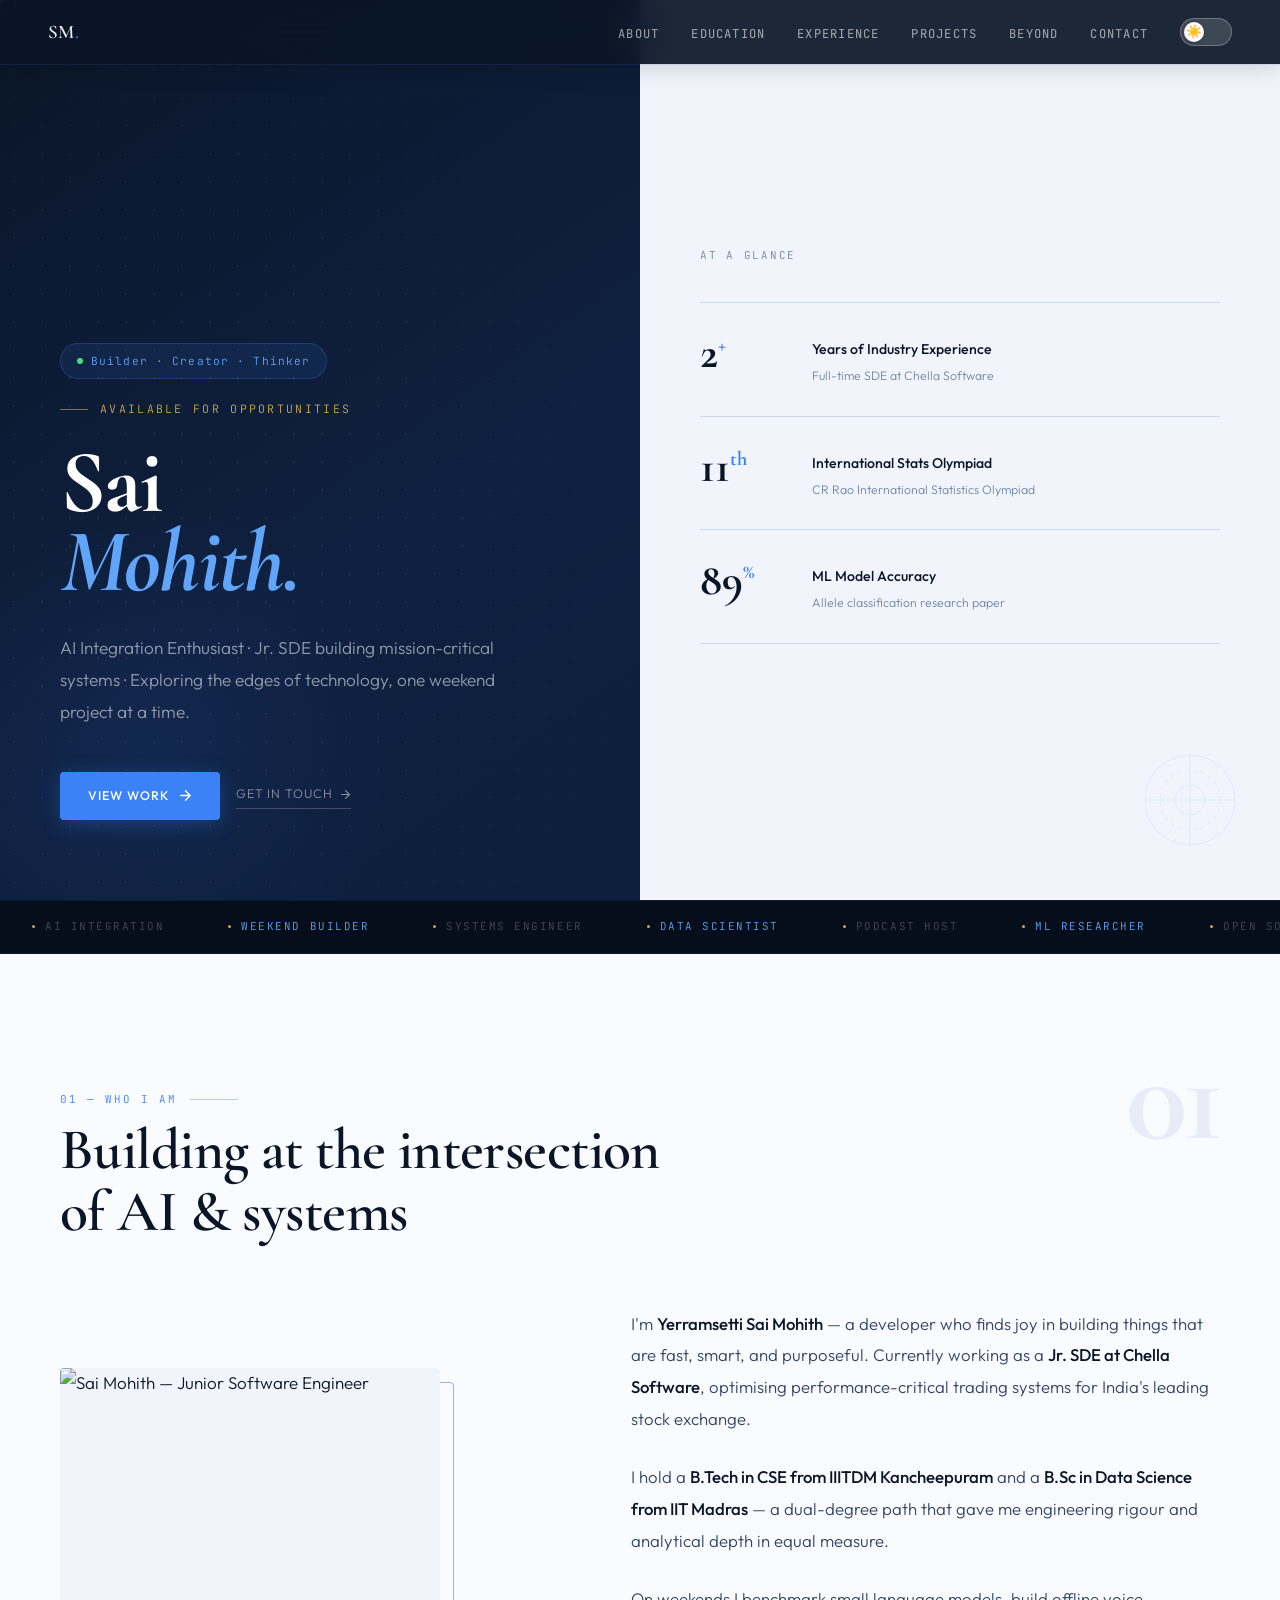
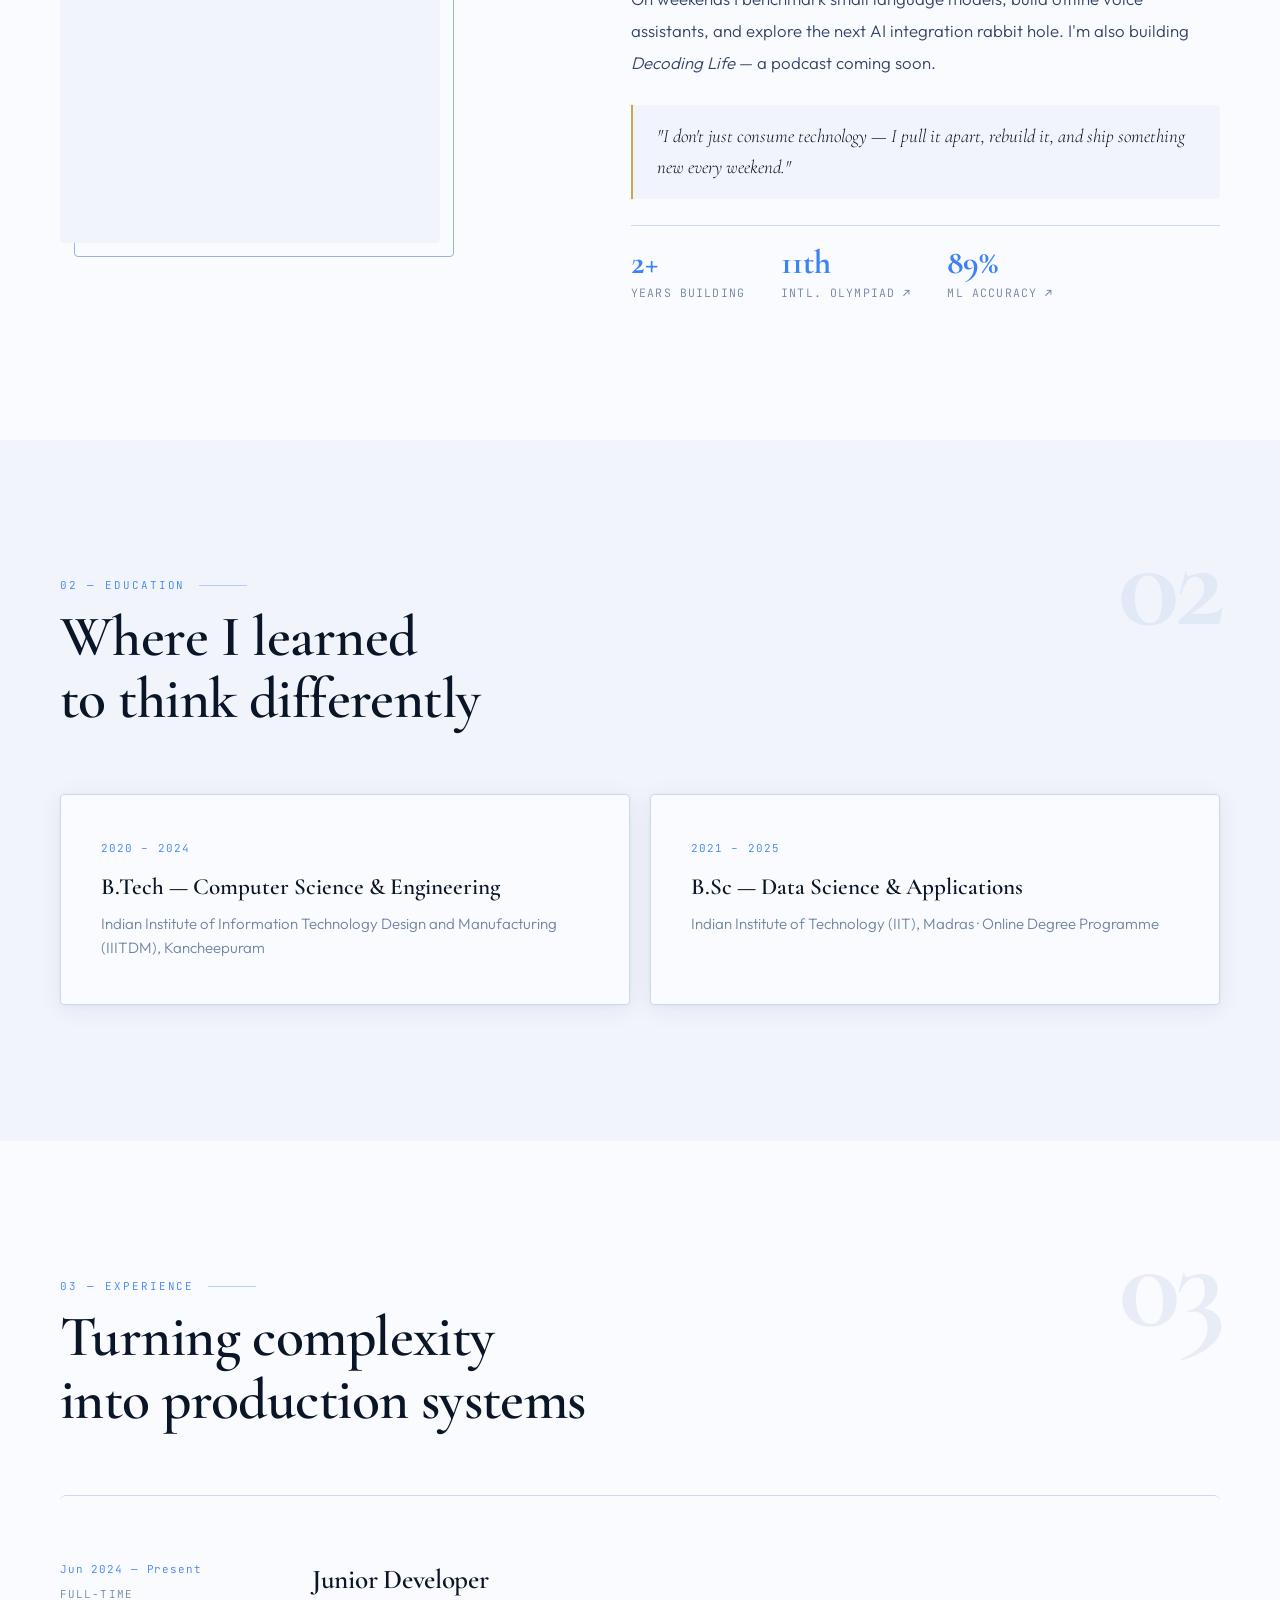
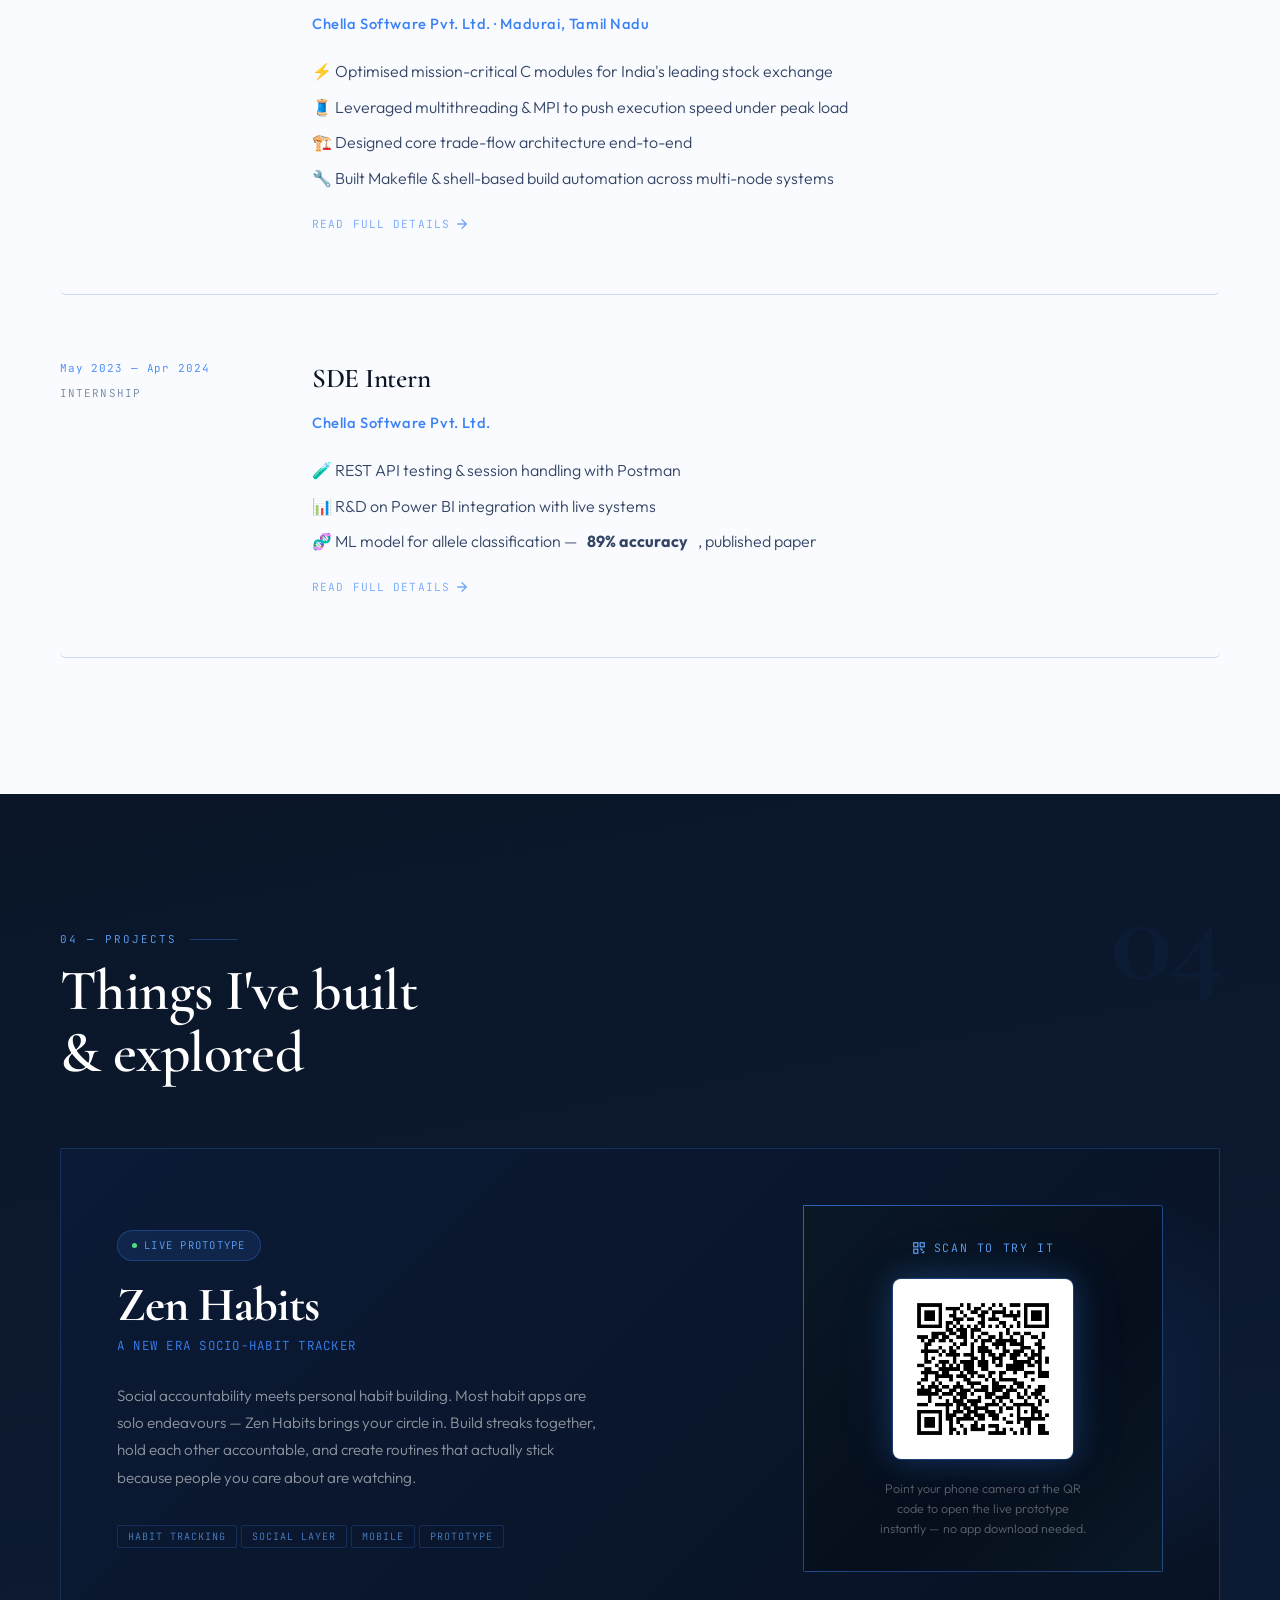
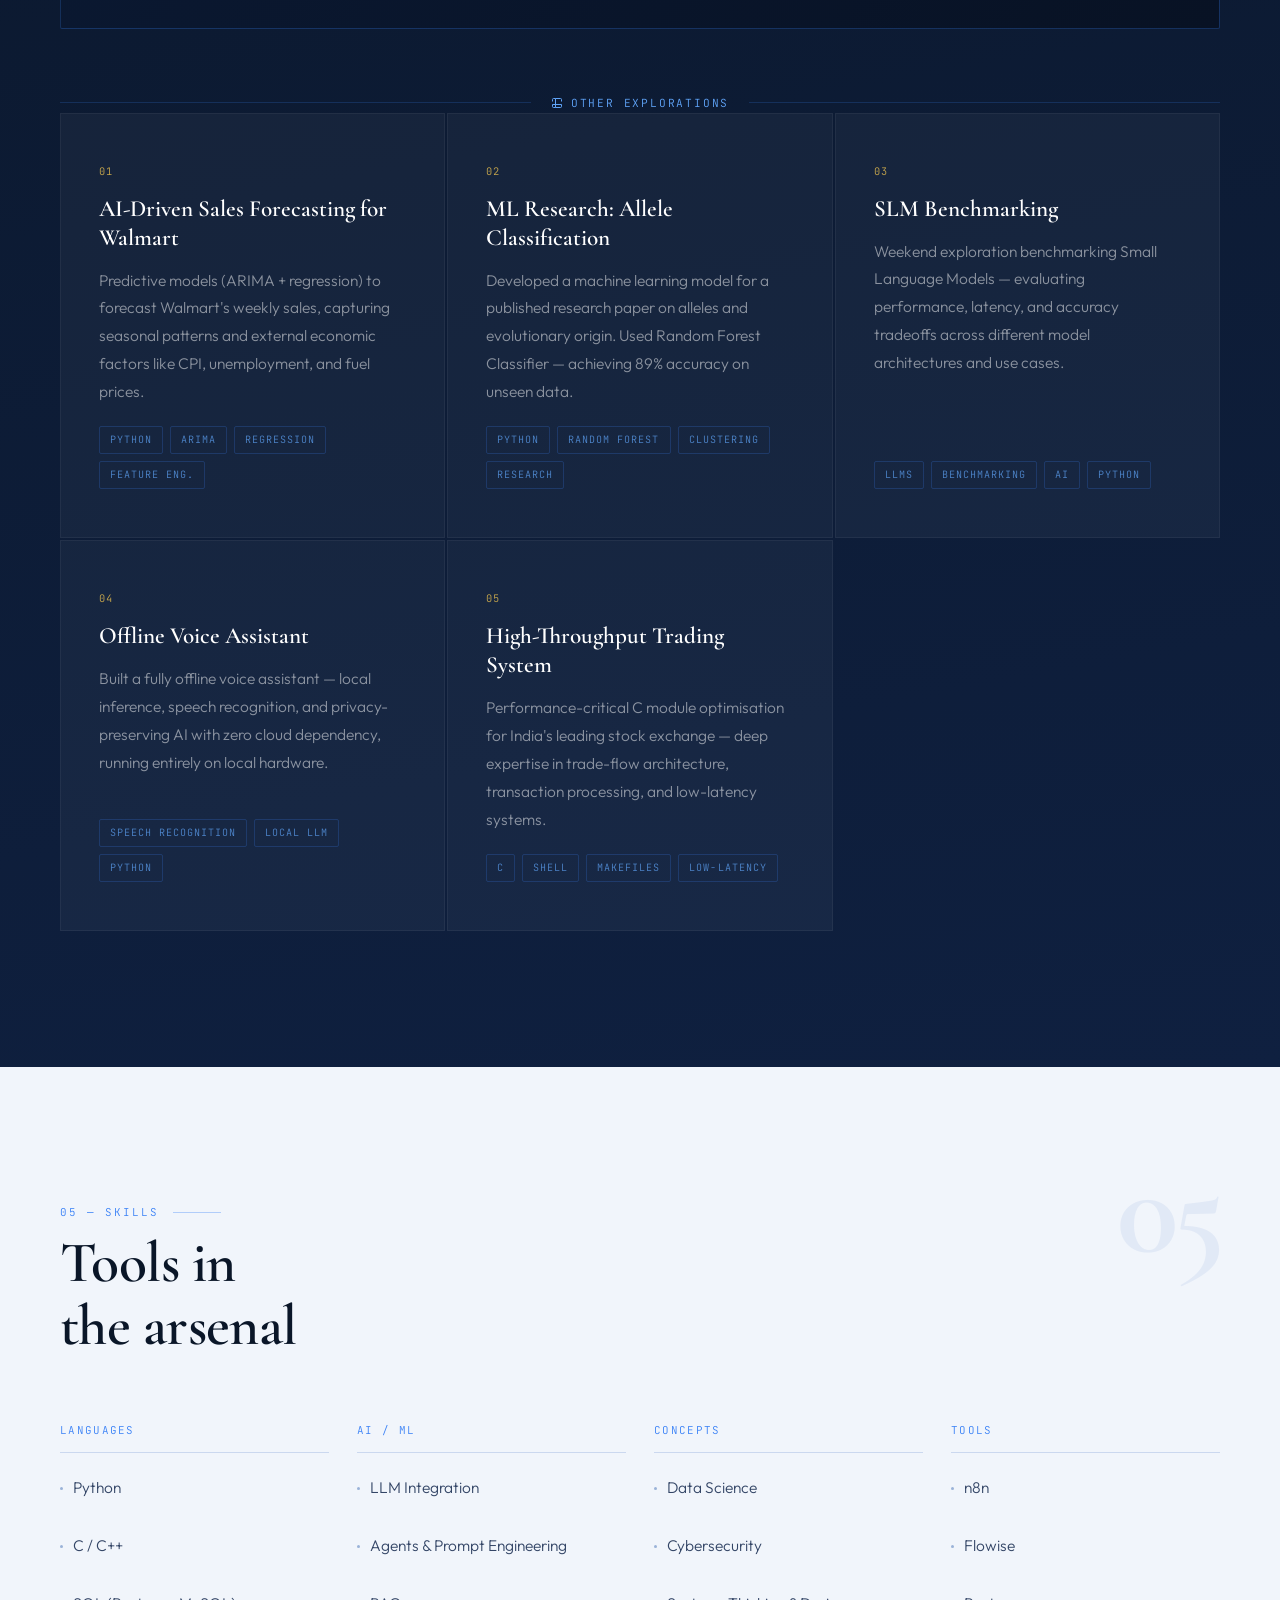
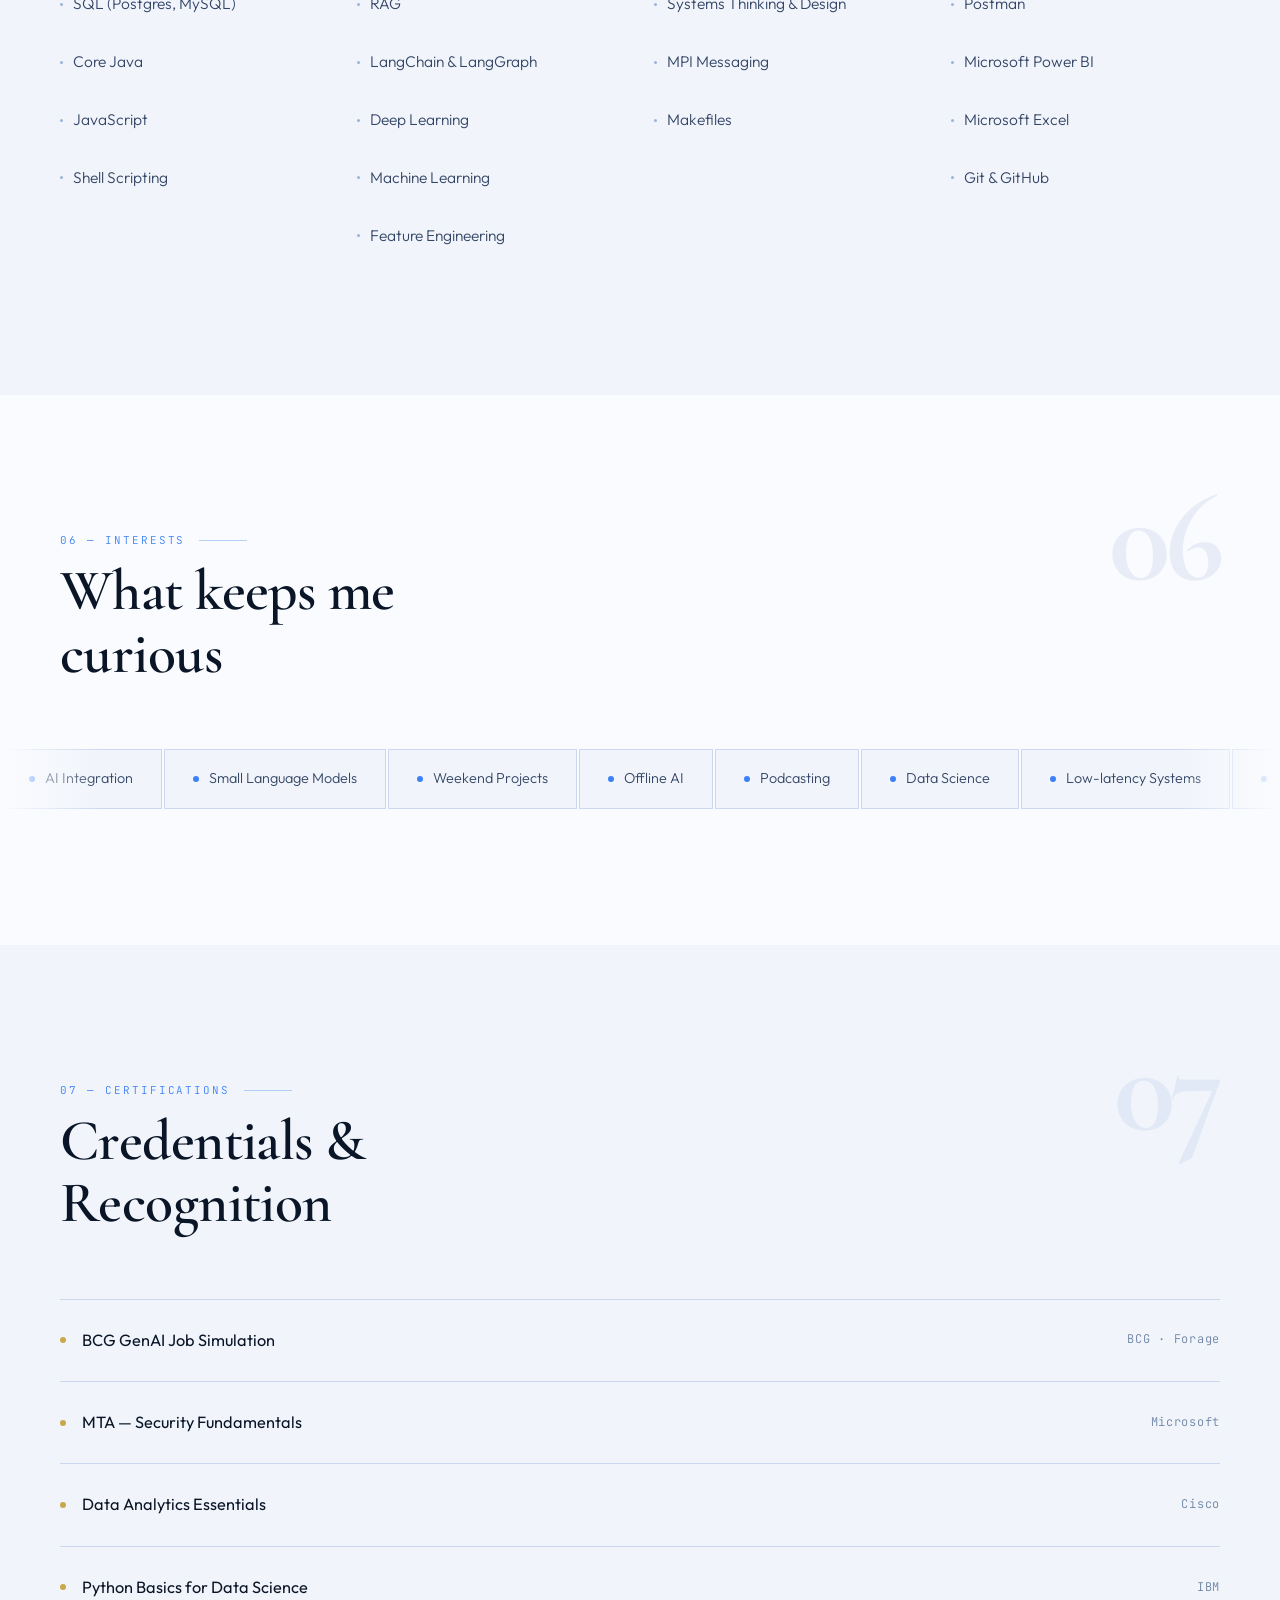
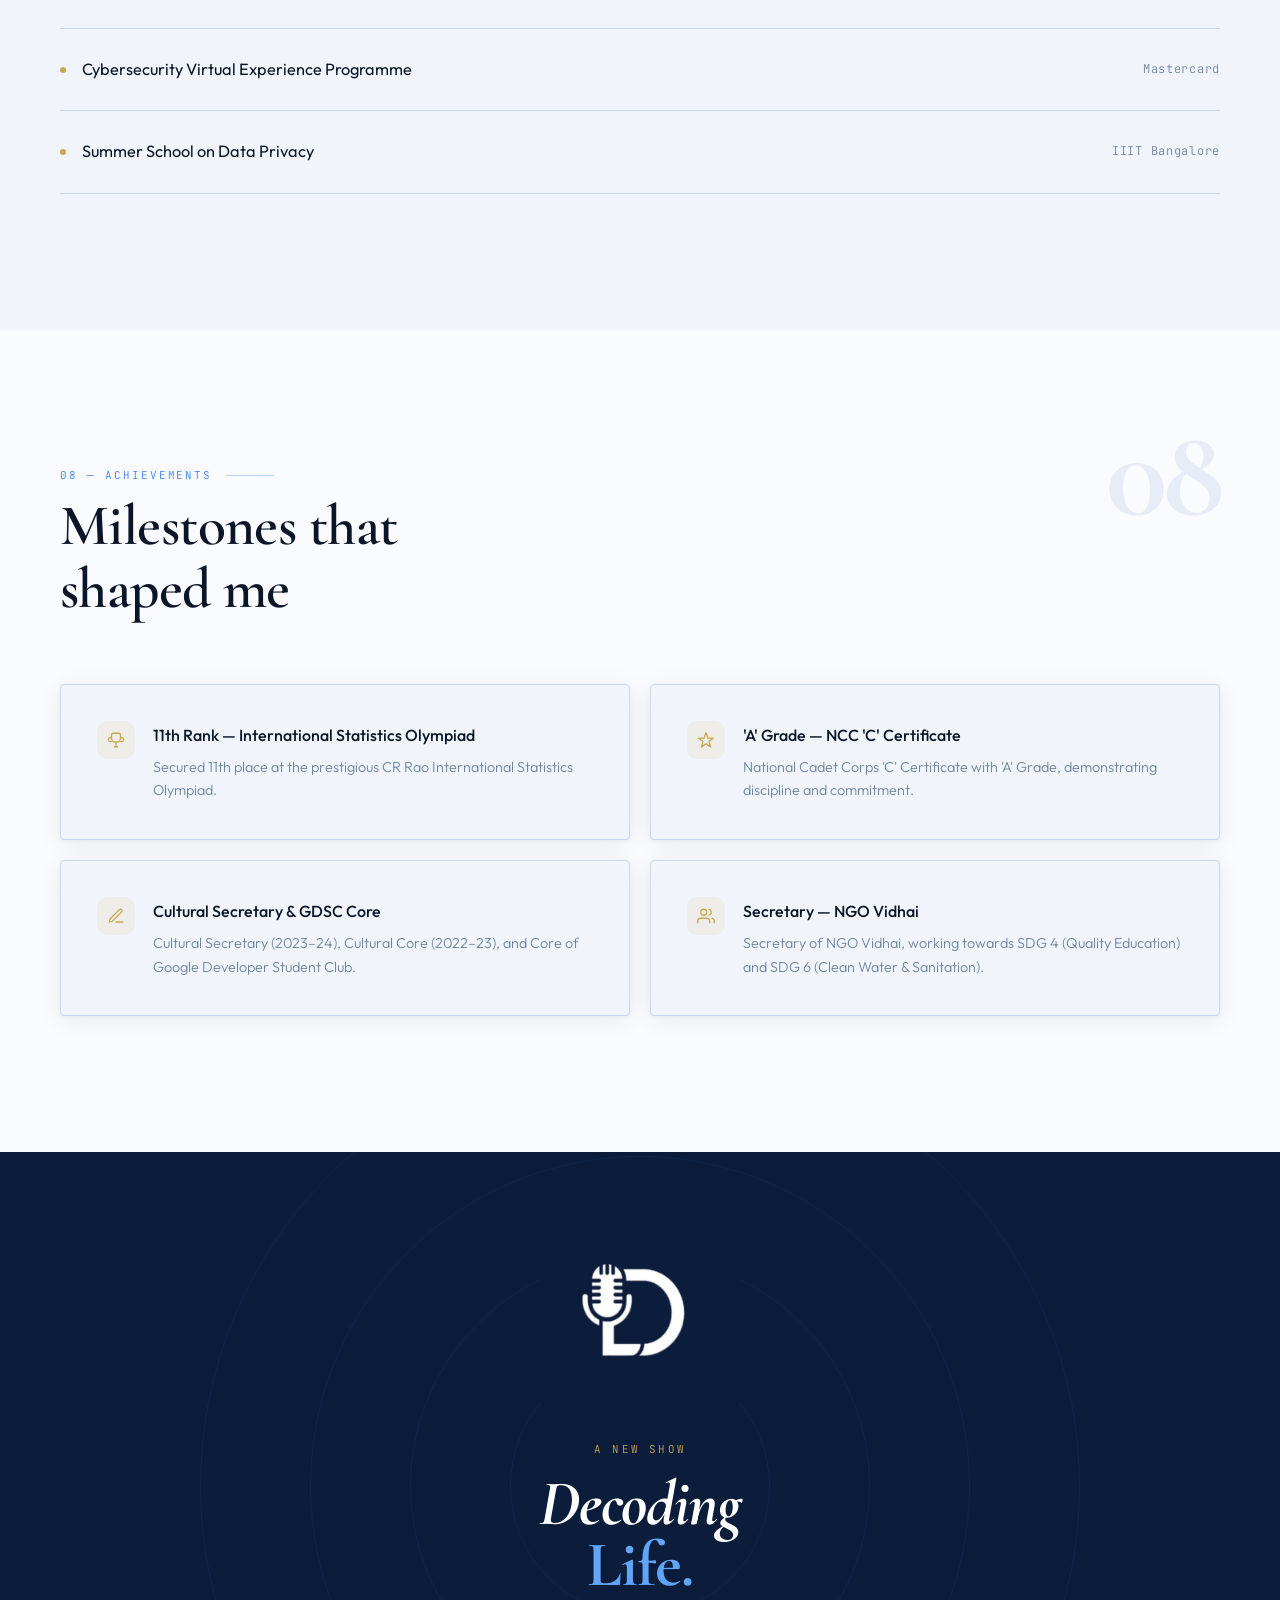
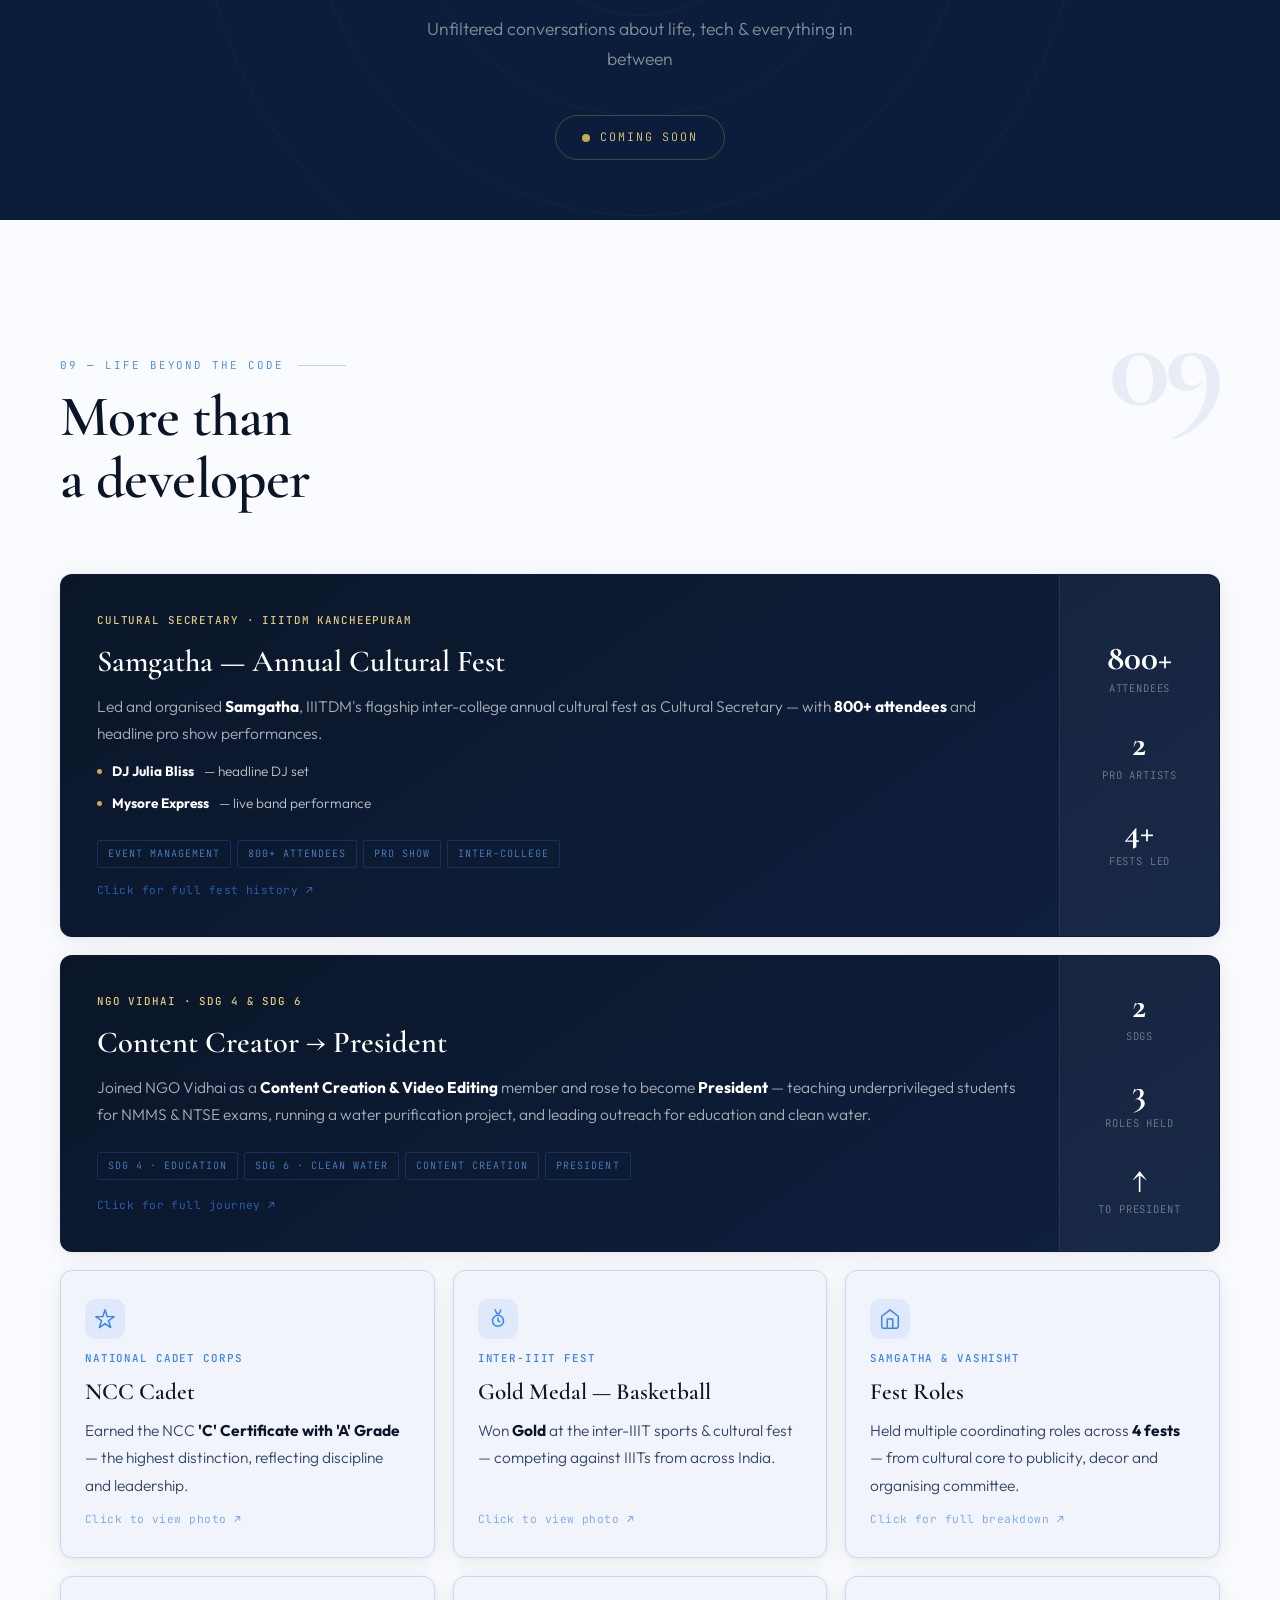
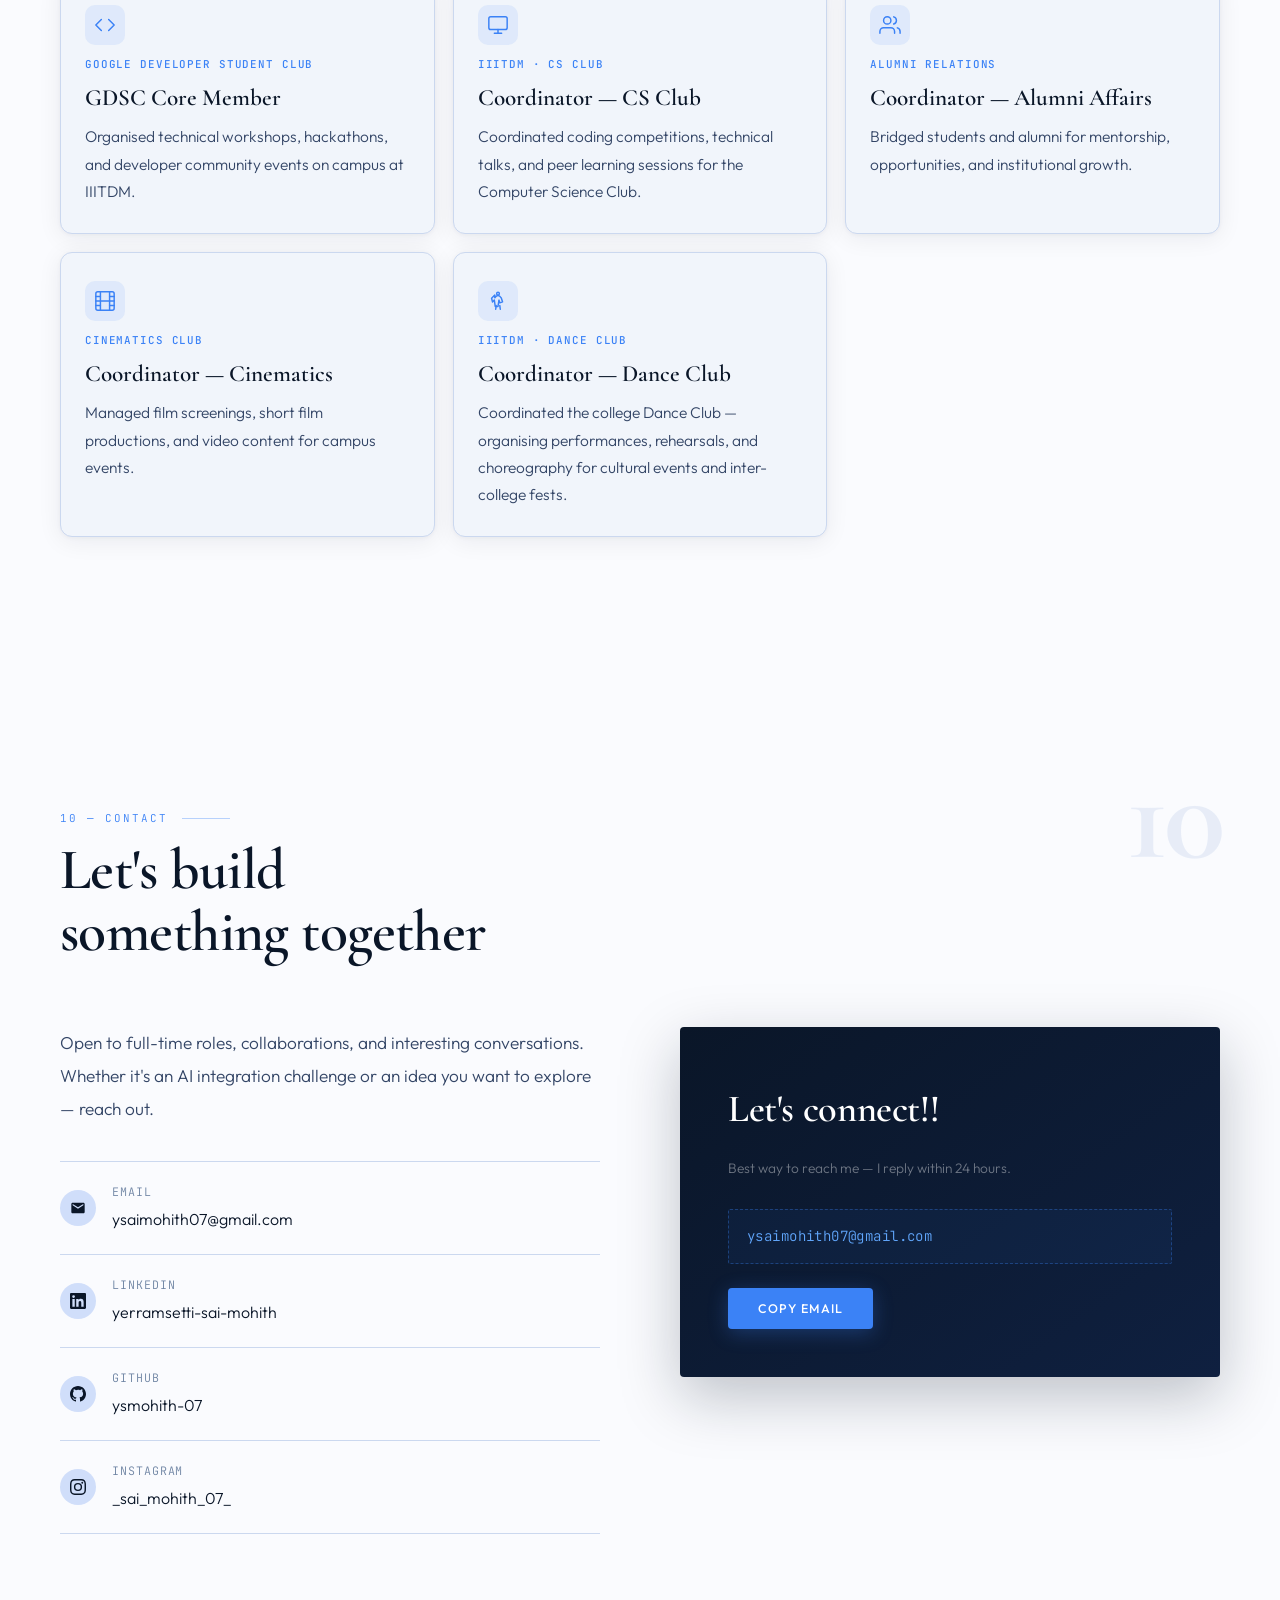
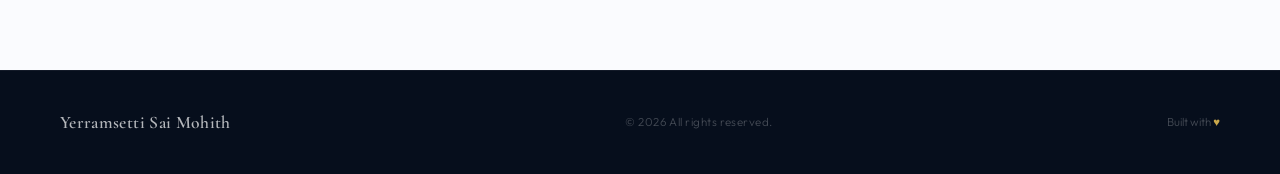
==== index.html @ 6c735df6 "Finetuing the website v2" ====
<!DOCTYPE html>
<html lang="en">
<head>
  <meta charset="UTF-8"/>
  <meta name="viewport" content="width=device-width, initial-scale=1.0, viewport-fit=cover"/>
  <meta name="theme-color" content="#0A1628"/>
  <meta name="apple-mobile-web-app-capable" content="yes"/>
  <meta name="apple-mobile-web-app-status-bar-style" content="black-translucent"/>
  <title>Sai Mohith — AI Integration Enthusiast</title>
  <!-- SEO & Accessibility Meta -->
  <meta name="description" content="Sai Mohith — AI Integration Enthusiast, Jr. SDE building mission-critical trading systems at Chella Software. Portfolio of AI, ML, and systems engineering projects."/>
  <meta name="keywords" content="Sai Mohith, AI Engineer, Jr SDE, Chella Software, Machine Learning, LLM, Portfolio, IIITDM, IIT Madras"/>
  <meta property="og:title" content="Sai Mohith — AI Integration Enthusiast"/>
  <meta property="og:description" content="Jr. SDE building mission-critical systems. AI/ML projects, low-latency C systems, and weekend builder."/>
  <meta property="og:type" content="website"/>
  <meta name="robots" content="index, follow"/>
  <link rel="preconnect" href="https://fonts.googleapis.com">
  <link rel="preconnect" href="https://fonts.gstatic.com" crossorigin>
  <link href="https://fonts.googleapis.com/css2?family=Cormorant+Garamond:ital,wght@0,400;0,600;0,700;1,400;1,600&family=Outfit:wght@300;400;500;600&family=JetBrains+Mono:wght@400;500&display=swap" rel="stylesheet">
  <style>
    *, *::before, *::after { box-sizing: border-box; margin: 0; padding: 0; }

    /* ── COLOUR TOKENS ── */
    :root {
      --navy:          #0A1628;
      --navy-mid:      #0F2040;
      --navy-light:    #183058;
      --navy-pale:     #D0DEFA;
      --white:         #FAFBFE;
      --off-white:     #F1F5FB;
      --blue:          #3B82F6;
      --blue-light:    #60A5FA;
      --blue-glow:     rgba(59,130,246,0.18);
      --gold:          #C9A84C;
      --gold-light:    #E2C97E;
      --text:          #334566;
      --muted:         #6E84A3;
      --border:        #CBD8EF;
      --border-strong: #9AB3D8;
      --gap:           136px;
      --radius:        4px;
      --shadow-card:   0 4px 24px rgba(10,22,40,0.07), 0 1px 4px rgba(10,22,40,0.04);
      --shadow-hover:  0 20px 60px rgba(59,130,246,0.12), 0 4px 16px rgba(10,22,40,0.08);
    }
    body.dark {
      --white:         #060E1C;
      --off-white:     #0C1829;
      --navy:          #E2EBF8;
      --navy-mid:      #132038;
      --navy-light:    #1A2E50;
      --navy-pale:     #142035;
      --text:          #94ABCA;
      --muted:         #4E6A8C;
      --border:        #162A45;
      --border-strong: #223B60;
      --blue:          #4D94FF;
      --blue-light:    #7AB5FF;
      --blue-glow:     rgba(77,148,255,0.15);
      --shadow-card:   0 4px 24px rgba(0,0,0,0.3);
      --shadow-hover:  0 20px 60px rgba(77,148,255,0.15);
    }

    html {
      scroll-behavior: smooth;
      -webkit-text-size-adjust: 100%;
      text-size-adjust: 100%;
    }
    body {
      font-family: 'Outfit', sans-serif;
      font-weight: 300;
      font-size: 17px;
      line-height: 1.8;
      background: var(--white);
      color: var(--navy);
      overflow-x: hidden;
      -webkit-tap-highlight-color: transparent;
      -webkit-font-smoothing: antialiased;
      -moz-osx-font-smoothing: grayscale;
      transition: background 0.4s ease, color 0.4s ease;
    }

    /* ── FOCUS STYLES (Accessibility) ── */
    :focus-visible {
      outline: 2px solid var(--blue);
      outline-offset: 3px;
      border-radius: 3px;
    }

    /* ── SKIP LINK (Accessibility) ── */
    .skip-link {
      position: absolute; top: -100px; left: 16px;
      background: var(--blue); color: #fff;
      padding: 10px 18px; border-radius: var(--radius);
      font-size: .85rem; font-weight: 500;
      text-decoration: none; z-index: 99999;
      transition: top .2s;
    }
    .skip-link:focus { top: 16px; }

    /* ── PROGRESS BAR ── */
    .scroll-progress {
      position: fixed; top: 0; left: 0; z-index: 9999;
      height: 2px; width: 0%; 
      background: linear-gradient(to right, var(--blue), var(--gold));
      transition: width 0.1s linear;
    }

    /* ── CUSTOM CURSOR ── */
    .cursor {
      position: fixed; top: 0; left: 0;
      width: 8px; height: 8px;
      background: var(--blue); border-radius: 50%;
      pointer-events: none; z-index: 999;
      transform: translate(-50%,-50%);
      transition: width .25s, height .25s, background .25s;
    }
    .cursor-ring {
      position: fixed; top: 0; left: 0;
      width: 32px; height: 32px;
      border: 1.5px solid var(--blue); border-radius: 50%;
      pointer-events: none; z-index: 998;
      transform: translate(-50%,-50%);
      transition: width .3s, height .3s, border-color .3s;
      opacity: 0.6;
    }
    body.hovering .cursor { width: 14px; height: 14px; background: var(--gold); }
    body.hovering .cursor-ring { width: 48px; height: 48px; border-color: var(--gold); opacity: 1; }

    /* ── NAV ── */
    /* ── NAV ── */
    nav {
      position: fixed; top: 0; width: 100%; z-index: 1000;
      padding: 0 48px;
      height: 64px;
      background: rgba(10,22,40,0.92);
      backdrop-filter: blur(20px);
      -webkit-backdrop-filter: blur(20px);
      box-shadow: 0 1px 0 rgba(59,130,246,.12), 0 4px 24px rgba(0,0,0,.15);
      display: flex; justify-content: space-between; align-items: center; gap: 32px;
      transition: background 0.3s, box-shadow 0.3s;
    }
    nav.scrolled {
      background: rgba(10,22,40,0.97);
      box-shadow: 0 1px 0 rgba(59,130,246,.15), 0 8px 32px rgba(0,0,0,.2);
    }
    body.dark nav { background: rgba(6,14,28,0.93); }
    body.dark nav.scrolled { background: rgba(6,14,28,0.99); }
    
    /* Nav logo/brand */
    .nav-brand {
      font-family: 'Cormorant Garamond', serif;
      font-size: 1.2rem; font-weight: 600;
      color: #fff; text-decoration: none;
      letter-spacing: .02em;
      margin-right: auto;
      opacity: 0.9;
      transition: opacity .2s;
    }
    .nav-brand:hover { opacity: 1; }
    .nav-brand span { color: var(--blue); }

    .nav-links { display: flex; gap: 32px; list-style: none; }
    .nav-links a {
      text-decoration: none; color: rgba(255,255,255,.6);
      font-size: .76rem; font-weight: 400;
      letter-spacing: .1em; text-transform: uppercase;
      font-family: 'JetBrains Mono', monospace;
      position: relative; padding-bottom: 3px;
      transition: color .25s;
    }
    .nav-links a:hover { color: #fff; }
    .nav-links a::after {
      content: ''; position: absolute; bottom: 0; left: 0;
      width: 0; height: 1px; background: var(--gold);
      transition: width .3s;
    }
    .nav-links a:hover::after { width: 100%; }
    .nav-mobile-menu {
      display: none; flex-direction: column; gap: 5px;
      background: none; border: none; cursor: pointer; padding: 6px;
      touch-action: manipulation;
    }
    .nav-mobile-menu span {
      display: block; width: 22px; height: 2px;
      background: rgba(255,255,255,.8); border-radius: 2px;
      transition: transform .3s, opacity .3s;
    }
    /* ── MOBILE DRAWER ── */
    .mobile-drawer {
      position: fixed; inset: 0; z-index: 2000;
      background: #0A1628;
      display: flex; flex-direction: column;
      padding: max(80px, env(safe-area-inset-top, 80px)) 40px 40px;
      transform: translateX(100%);
      transition: transform .4s cubic-bezier(.25,.46,.45,.94);
      overflow-y: auto; -webkit-overflow-scrolling: touch;
    }
    body.dark .mobile-drawer { background: #060E1C; }
    .mobile-drawer.open { transform: translateX(0); }
    .mobile-drawer a {
      font-family: 'Cormorant Garamond', serif;
      font-size: 2rem; font-weight: 600;
      color: #fff; text-decoration: none;
      padding: 18px 0; border-bottom: 1px solid rgba(255,255,255,.08);
      display: block; touch-action: manipulation;
    }
    .mobile-drawer a:active { color: var(--gold-light); }
    .drawer-close {
      position: absolute; top: max(20px, env(safe-area-inset-top, 20px)); right: 20px;
      background: rgba(255,255,255,.1); border: none; border-radius: 50%;
      width: 40px; height: 40px; display: flex; align-items: center; justify-content: center;
      cursor: pointer; color: #fff; font-size: 1.1rem; touch-action: manipulation;
    }

    /* nav links — always white on dark nav */

    /* theme toggle */
    .theme-toggle {
      background: none; border: none; cursor: pointer; padding: 0;
    }
    .toggle-track {
      width: 52px; height: 28px; border-radius: 14px;
      background: rgba(255,255,255,.15);
      border: 1.5px solid rgba(255,255,255,.25);
      position: relative;
      transition: background .35s, border-color .35s;
    }
    .toggle-track:hover { border-color: var(--blue-light); }
    body.dark .toggle-track { background: rgba(59,130,246,.25); border-color: var(--blue); }
    .toggle-thumb {
      position: absolute; top: 3px; left: 3px;
      width: 20px; height: 20px; border-radius: 50%;
      background: #fff; box-shadow: 0 1px 4px rgba(0,0,0,.2);
      display: flex; align-items: center; justify-content: center;
      font-size: .8rem; line-height: 1;
      transition: transform .35s cubic-bezier(.25,.46,.45,.94);
    }
    body.dark .toggle-thumb { transform: translateX(24px); }

    /* ── HERO ── */
    #hero {
      min-height: 100vh;
      display: grid; grid-template-columns: 1fr 1fr;
    }
    .hero-left {
      background: var(--navy-mid);
      background: linear-gradient(145deg, #0A1628 0%, #0F2040 60%, #0D1F3C 100%);
      padding: 120px 60px 80px;
      display: flex; flex-direction: column; justify-content: flex-end;
      position: relative; overflow: hidden;
    }
    body.dark .hero-left { background: linear-gradient(145deg, #040B17 0%, #090F1E 100%); }
    .hero-dots {
      position: absolute; inset: 0;
      background-image: radial-gradient(circle, rgba(255,255,255,.06) 1px, transparent 1px);
      background-size: 28px 28px;
      pointer-events: none;
      mask-image: radial-gradient(ellipse 80% 80% at 30% 60%, black 30%, transparent 100%);
    }
    .hero-shapes { position: absolute; inset: 0; pointer-events: none; overflow: hidden; }
    /* Ambient glow */
    .hero-left::before {
      content: '';
      position: absolute; bottom: -100px; left: -100px;
      width: 500px; height: 500px;
      background: radial-gradient(ellipse, rgba(59,130,246,0.08) 0%, transparent 70%);
      pointer-events: none;
    }
    .hero-shapes { position: absolute; inset: 0; pointer-events: none; overflow: hidden; }
    .shape {
      position: absolute; opacity: 0;
      animation: shapeFloat 5s ease forwards;
    }
    @keyframes shapeFloat {
      0%   { opacity: 0; transform: translateY(0); }
      15%  { opacity: .7; }
      85%  { opacity: .4; }
      100% { opacity: 0; transform: translateY(-80px); }
    }
    .hero-inner { position: relative; z-index: 2; }
    .hero-badge {
      display: inline-flex; align-items: center; gap: 8px;
      background: rgba(59,130,246,.1);
      border: 1px solid rgba(59,130,246,.25);
      border-radius: 40px; padding: 7px 16px;
      font-family: 'JetBrains Mono', monospace;
      font-size: .7rem; letter-spacing: .1em;
      color: var(--blue-light); margin-bottom: 20px;
      opacity: 0; animation: fadeUp .8s ease .1s forwards;
    }
    .badge-dot { width: 6px; height: 6px; border-radius: 50%; background: #4ADE80; animation: blink 2s ease-in-out infinite; }
    @keyframes blink { 0%,100%{opacity:1} 50%{opacity:.2} }
    .hero-eyebrow {
      font-family: 'JetBrains Mono', monospace;
      font-size: .72rem; letter-spacing: .2em; text-transform: uppercase;
      color: var(--gold); margin-bottom: 24px;
      display: flex; align-items: center; gap: 12px;
      opacity: 0; animation: fadeUp .8s ease .25s forwards;
    }
    .hero-eyebrow::before { content: ''; width: 28px; height: 1px; background: var(--gold); opacity: .6; }
    .hero-name {
      font-family: 'Cormorant Garamond', serif;
      font-size: clamp(4.5rem, 7vw, 10rem);
      font-weight: 700; line-height: .88;
      letter-spacing: -.02em;
      color: #FFFFFF;
      opacity: 0; animation: fadeUp .8s ease .4s forwards;
    }
    .hero-name em { font-style: italic; color: var(--blue-light); display: block; }
    .hero-tagline {
      margin-top: 30px; font-size: 1.08rem; font-weight: 300;
      color: rgba(255,255,255,.55); max-width: 440px; line-height: 1.85;
      opacity: 0; animation: fadeUp .8s ease .55s forwards;
      font-family: 'Outfit', sans-serif;
    }
    .hero-ctas {
      margin-top: 44px; display: flex; gap: 16px; align-items: center;
      opacity: 0; animation: fadeUp .8s ease .7s forwards;
    }
    .btn-primary {
      display: inline-flex; align-items: center; gap: 10px;
      background: var(--blue); color: #fff;
      padding: 13px 28px; border-radius: var(--radius);
      font-size: .78rem; font-weight: 500; letter-spacing: .08em;
      text-transform: uppercase; text-decoration: none;
      font-family: 'Outfit', sans-serif;
      transition: background .3s, transform .3s, box-shadow .3s;
      box-shadow: 0 4px 20px rgba(59,130,246,.3);
    }
    .btn-primary:hover { background: var(--blue-light); transform: translateY(-2px); box-shadow: 0 8px 28px rgba(59,130,246,.4); }
    .btn-ghost {
      display: inline-flex; align-items: center; gap: 8px;
      color: rgba(255,255,255,.5); font-size: .78rem;
      letter-spacing: .07em; text-transform: uppercase; text-decoration: none;
      border-bottom: 1px solid rgba(255,255,255,.2); padding-bottom: 2px;
      font-family: 'Outfit', sans-serif;
      transition: color .3s, border-color .3s;
    }
    .btn-ghost:hover { color: var(--gold-light); border-color: rgba(201,168,76,.5); }

    /* hero right */
    .hero-right {
      background: var(--off-white);
      padding: 70px 60px 80px;
      display: flex; flex-direction: column; justify-content: center;
      position: relative;
    }
    .hero-right-deco {
      position: absolute; bottom: 40px; right: 40px; opacity: .1; pointer-events: none;
    }
    .glance-label {
      font-family: 'JetBrains Mono', monospace; font-size: .68rem;
      letter-spacing: .16em; text-transform: uppercase;
      color: var(--muted); margin-bottom: 36px;
    }
    .stat-row-hero { display: flex; flex-direction: column; }
    .stat-hero {
      display: flex; align-items: flex-start; gap: 22px;
      padding: 28px 0; border-bottom: 1px solid var(--border);
      opacity: 0; animation: fadeUp .8s ease forwards;
    }
    .stat-hero:first-child { border-top: 1px solid var(--border); }
    .stat-hero:nth-child(1) { animation-delay: .5s; }
    .stat-hero:nth-child(2) { animation-delay: .65s; }
    .stat-hero:nth-child(3) { animation-delay: .8s; }
    .stat-hero.clickable { cursor: pointer; }
    .stat-hero.clickable:hover .stat-big { color: var(--gold) !important; }
    .stat-big {
      font-family: 'Cormorant Garamond', serif;
      font-size: 2.8rem; font-weight: 700; line-height: 1;
      color: var(--navy); min-width: 90px;
      transition: color .25s;
    }
    .stat-big sup { font-size: .45em; color: var(--blue); vertical-align: super; }
    .stat-info { padding-top: 6px; }
    .stat-info-title { font-size: .88rem; font-weight: 500; color: var(--navy); margin-bottom: 3px; }
    .stat-hint-text {
      font-family: 'JetBrains Mono', monospace; font-size: .58rem;
      letter-spacing: .1em; text-transform: uppercase;
      color: var(--gold); margin-left: 6px; opacity: 0;
      transition: opacity .25s;
    }
    .stat-hero.clickable:hover .stat-hint-text { opacity: 1; }
    .stat-info-sub { font-size: .77rem; color: var(--muted); }

    @keyframes fadeUp {
      from { opacity: 0; transform: translateY(28px); }
      to   { opacity: 1; transform: translateY(0); }
    }

    /* ── CREATOR BAND ── */
    .creator-band {
      background: #060E1C;
      border-top: 1px solid rgba(59,130,246,.1);
      border-bottom: 1px solid rgba(59,130,246,.1);
      padding: 16px 0; overflow: hidden;
    }
    body.dark .creator-band { background: #030810; }
    .band-track { display: flex; animation: bandScroll 28s linear infinite; white-space: nowrap; }
    @keyframes bandScroll { from{transform:translateX(0)} to{transform:translateX(-50%)} }
    .band-item {
      display: inline-flex; align-items: center; gap: 10px;
      padding: 0 32px;
      font-family: 'JetBrains Mono', monospace;
      font-size: .68rem; letter-spacing: .14em; text-transform: uppercase;
      color: rgba(255,255,255,.25); white-space: nowrap;
    }
    .band-item.hi { color: var(--blue-light); }
    .band-dot { width: 3px; height: 3px; border-radius: 50%; background: var(--gold); }

    /* ── SECTION BASE ── */
    section { padding: var(--gap) 60px; position: relative; }
    .sec-label {
      font-family: 'JetBrains Mono', monospace; font-size: .68rem;
      letter-spacing: .18em; text-transform: uppercase;
      color: var(--blue); margin-bottom: 10px;
      display: flex; align-items: center; gap: 14px;
    }
    .sec-label::after { content: ''; width: 48px; height: 1px; background: var(--blue); opacity: .35; }
    .sec-title {
      font-family: 'Cormorant Garamond', serif;
      font-size: clamp(2.5rem, 4.5vw, 3.8rem);
      font-weight: 600; line-height: 1.08; letter-spacing: -.01em;
      margin-bottom: 64px; color: var(--navy);
    }
    .watermark {
      position: absolute; right: 60px; top: 80px;
      font-family: 'Cormorant Garamond', serif;
      font-size: 8rem; font-weight: 700; line-height: 1;
      color: var(--border); opacity: .4;
      pointer-events: none; user-select: none; letter-spacing: -.04em;
    }

    /* ── REVEAL ── */
    .reveal { opacity: 0; transform: translateY(36px); transition: opacity .8s cubic-bezier(.25,.46,.45,.94), transform .8s cubic-bezier(.25,.46,.45,.94); }
    .reveal.visible { opacity: 1; transform: translateY(0); }

    /* ── ABOUT ── */
    #about { background: var(--white); }
    .about-grid { display: grid; grid-template-columns: 1fr 1.2fr; gap: 80px; align-items: center; }
    .about-img-frame { position: relative; aspect-ratio: 4/5; max-width: 380px; }
    .about-img-frame img { width: 100%; height: 100%; object-fit: cover; border-radius: var(--radius); display: block; }
    .about-img-frame::before {
      content: ''; position: absolute; top: 14px; left: 14px; right: -14px; bottom: -14px;
      border: 1px solid var(--border-strong); border-radius: var(--radius); z-index: -1;
    }
    .about-img-frame img[alt] { background: var(--off-white); } /* alt text fallback color */
    .about-texts { display: flex; flex-direction: column; gap: 26px; }
    .about-bio { font-size: 1.05rem; line-height: 1.9; color: var(--text); }
    .about-bio strong { color: var(--navy); font-weight: 500; }
    .pull-quote {
      border-left: 2px solid var(--gold); padding: 16px 24px;
      background: var(--off-white); border-radius: 0 var(--radius) var(--radius) 0;
      font-family: 'Cormorant Garamond', serif;
      font-size: 1.18rem; font-style: italic; color: var(--navy); line-height: 1.65;
    }
    .stats-mini { display: flex; gap: 36px; padding-top: 20px; border-top: 1px solid var(--border); }
    .stat-mini { display: flex; flex-direction: column; gap: 4px; }
    .stat-mini-num {
      font-family: 'Cormorant Garamond', serif;
      font-size: 2.1rem; font-weight: 700; color: var(--blue); line-height: 1;
    }
    .stat-mini-label { font-size: .72rem; letter-spacing: .1em; text-transform: uppercase; color: var(--muted); font-family: 'JetBrains Mono', monospace; }
    .stat-mini.clickable { cursor: pointer; }
    .stat-mini.clickable:hover .stat-mini-num { color: var(--gold); }

    /* ── EDUCATION ── */
    #education { background: var(--off-white); }
    .edu-grid { display: grid; grid-template-columns: 1fr 1fr; gap: 20px; }
    .edu-card {
      background: var(--white); border: 1px solid var(--border); border-radius: var(--radius);
      padding: 44px 40px; position: relative; overflow: hidden;
      transition: border-color .3s, transform .3s, box-shadow .3s;
      box-shadow: var(--shadow-card);
    }
    .edu-card:hover { border-color: var(--blue); transform: translateY(-5px); box-shadow: var(--shadow-hover); }
    .edu-card::before {
      content: ''; position: absolute; top: 0; left: 0;
      width: 0; height: 3px; background: linear-gradient(to right, var(--blue), var(--gold));
      transition: width .5s cubic-bezier(.25,.46,.45,.94);
    }
    .edu-card:hover::before { width: 100%; }
    .edu-year { font-family: 'JetBrains Mono', monospace; font-size: .68rem; letter-spacing: .1em; color: var(--blue); margin-bottom: 14px; }
    .edu-degree { font-family: 'Cormorant Garamond', serif; font-size: 1.45rem; font-weight: 600; line-height: 1.25; margin-bottom: 10px; color: var(--navy); }
    .edu-school { font-size: .94rem; color: var(--muted); line-height: 1.6; }

    /* ── EXPERIENCE ── */
    #experience { background: var(--white); }
    .exp-list { display: flex; flex-direction: column; }
    .exp-item { display: grid; grid-template-columns: 200px 1fr; gap: 52px; padding: 60px 0; border-bottom: 1px solid var(--border); }
    .exp-item:first-child { border-top: 1px solid var(--border); }
    .exp-meta { display: flex; flex-direction: column; gap: 6px; padding-top: 4px; }
    .exp-period { font-family: 'JetBrains Mono', monospace; font-size: .68rem; letter-spacing: .08em; color: var(--blue); }
    .exp-type { font-size: .68rem; letter-spacing: .1em; text-transform: uppercase; color: var(--muted); font-family: 'JetBrains Mono', monospace; }
    .exp-role { font-family: 'Cormorant Garamond', serif; font-size: 1.7rem; font-weight: 600; margin-bottom: 6px; color: var(--navy); letter-spacing: -.01em; }
    .exp-company { font-size: .92rem; color: var(--blue); font-weight: 500; letter-spacing: .04em; margin-bottom: 22px; }
    .exp-bullets { display: flex; flex-direction: column; gap: 14px; }
    .exp-bullet { font-size: 1rem; color: var(--text); line-height: 1.8; padding-left: 20px; position: relative; }
    .exp-bullet::before { content: ''; position: absolute; left: 0; top: 11px; width: 5px; height: 1px; background: var(--gold); }

    /* ── EXPERIENCE CRISP CARD ── */
    .exp-body { display: flex; flex-direction: column; }
    .exp-item[data-expdialog] { transition: background .25s, padding .25s; border-radius: 6px; }
    .exp-item[data-expdialog]:hover { background: var(--off-white); padding-left: 16px; }
    body.dark .exp-item[data-expdialog]:hover { background: rgba(255,255,255,.03); }
    .exp-crisp { display: flex; flex-direction: column; gap: 10px; margin-bottom: 22px; }
    .exp-crisp-item {
      font-size: 1rem; color: var(--text); line-height: 1.6;
      display: flex; align-items: baseline; gap: 10px;
    }
    .exp-read-more {
      display: inline-flex; align-items: center; gap: 6px;
      font-family: 'JetBrains Mono', monospace; font-size: .7rem;
      letter-spacing: .1em; text-transform: uppercase;
      color: var(--blue); opacity: .7;
      transition: opacity .2s, gap .2s;
    }
    .exp-item[data-expdialog]:hover .exp-read-more { opacity: 1; gap: 10px; color: var(--gold); }

    /* ── PROJECTS ── */
    #projects { background: var(--navy-mid); background: linear-gradient(170deg, #0A1628 0%, #0F2040 100%); }
    body.dark #projects { background: linear-gradient(170deg, #040B17 0%, #08111E 100%); }
    #projects .sec-label { color: var(--blue-light); }
    #projects .sec-label::after { background: var(--blue); }
    #projects .sec-title { color: #FFFFFF; }
    #projects .watermark { color: rgba(59,130,246,.04); opacity: 1; }
    .projects-grid { display: grid; grid-template-columns: repeat(3, 1fr); gap: 2px; }
    .proj-card {
      background: rgba(255,255,255,.04); padding: 48px 38px;
      position: relative; overflow: hidden;
      display: flex; flex-direction: column; gap: 14px;
      transition: background .35s, transform .3s;
      border: 1px solid rgba(255,255,255,.05);
    }
    .proj-card:hover { background: rgba(59,130,246,.08); transform: translateY(-3px); }
    .proj-card::after {
      content: ''; position: absolute; bottom: 0; left: 0;
      height: 2px; width: 0; background: linear-gradient(to right, var(--blue), var(--gold));
      transition: width .5s cubic-bezier(.25,.46,.45,.94);
    }
    .proj-card:hover::after { width: 100%; }
    .proj-num { font-family: 'JetBrains Mono', monospace; font-size: .65rem; color: var(--gold); letter-spacing: .1em; }
    .proj-corner {
      position: absolute; top: 14px; right: 14px;
      font-family: 'JetBrains Mono', monospace; font-size: .58rem;
      letter-spacing: .12em; text-transform: uppercase;
      color: rgba(201,168,76,.4); opacity: 0; transition: opacity .3s;
    }
    .proj-card:hover .proj-corner { opacity: 1; }
    .proj-title { font-family: 'Cormorant Garamond', serif; font-size: 1.45rem; font-weight: 600; color: #FFFFFF; line-height: 1.25; }
    .proj-desc { font-size: .97rem; color: rgba(255,255,255,.5); line-height: 1.8; flex: 1; }
    .proj-tags { display: flex; flex-wrap: wrap; gap: 7px; margin-top: 6px; }
    .proj-tag {
      font-size: .63rem; letter-spacing: .1em; text-transform: uppercase;
      padding: 4px 10px; border: 1px solid rgba(59,130,246,.22);
      color: rgba(96,165,250,.75); border-radius: 2px;
      font-family: 'JetBrains Mono', monospace;
      transition: border-color .3s, color .3s;
    }
    .proj-card:hover .proj-tag { border-color: rgba(59,130,246,.55); color: var(--blue-light); }

    /* ── ZEN HABITS SUBSECTION ── */
    .zen-subsection { margin-top: 0; margin-bottom: 0; }
    .zen-sub-divider {
      display: flex; align-items: center; gap: 20px; margin-bottom: 52px;
    }
    .zen-sub-line { flex: 1; height: 1px; background: rgba(59,130,246,.2); }
    .zen-sub-tag {
      display: inline-flex; align-items: center; gap: 8px;
      font-family: 'JetBrains Mono', monospace; font-size: .7rem;
      letter-spacing: .16em; text-transform: uppercase;
      color: var(--blue-light); white-space: nowrap;
    }
    .zen-spotlight {
      display: grid; grid-template-columns: 1fr 360px; gap: 64px;
      align-items: center;
      background: linear-gradient(135deg, #0B1A35 0%, #081224 100%);
      border: 1px solid rgba(59,130,246,.25);
      padding: 56px; border-radius: 2px;
      position: relative; overflow: hidden;
    }
    /* ambient glow behind spotlight */
    .zen-spotlight::before {
      content: ''; position: absolute;
      width: 400px; height: 400px; border-radius: 50%;
      background: radial-gradient(circle, rgba(59,130,246,.12) 0%, transparent 70%);
      right: -100px; top: 50%; transform: translateY(-50%);
      pointer-events: none;
    }
    .zen-spot-badge {
      display: inline-flex; align-items: center; gap: 7px;
      background: rgba(59,130,246,.12); border: 1px solid rgba(59,130,246,.3);
      border-radius: 40px; padding: 5px 14px;
      font-family: 'JetBrains Mono', monospace; font-size: .66rem;
      letter-spacing: .12em; text-transform: uppercase;
      color: var(--blue-light); margin-bottom: 20px;
    }
    .zen-spot-title {
      font-family: 'Cormorant Garamond', serif;
      font-size: clamp(2rem, 4vw, 3rem); font-weight: 900;
      color: #FFFFFF; line-height: 1; letter-spacing: -.02em;
      margin-bottom: 6px;
    }
    .zen-spot-tagline {
      font-family: 'JetBrains Mono', monospace; font-size: .78rem;
      letter-spacing: .1em; text-transform: uppercase;
      color: var(--blue); margin-bottom: 24px;
    }
    .zen-spot-desc {
      font-size: .95rem; color: rgba(255,255,255,.55);
      line-height: 1.8; margin-bottom: 28px; max-width: 480px;
    }
    /* QR card on the right */
    .zen-qr-card {
      display: flex; flex-direction: column; align-items: center; gap: 20px;
      background: rgba(255,255,255,.04);
      border: 1px solid rgba(59,130,246,.3);
      border-radius: 4px; padding: 32px 28px;
      text-align: center; position: relative; z-index: 1;
      transition: border-color .4s, background .4s;
    }
    .zen-qr-card:hover { border-color: rgba(59,130,246,.7); background: rgba(59,130,246,.07); }
    .zen-qr-card-label {
      display: flex; align-items: center; gap: 8px;
      font-family: 'JetBrains Mono', monospace; font-size: .72rem;
      letter-spacing: .14em; text-transform: uppercase; color: var(--blue-light);
    }
    .zen-qr-ring {
      padding: 10px; border-radius: 6px; background: #fff;
      box-shadow: 0 0 0 1px rgba(59,130,246,.3), 0 0 30px rgba(59,130,246,.2);
      transition: box-shadow .4s;
    }
    .zen-qr-card:hover .zen-qr-ring {
      box-shadow: 0 0 0 2px rgba(59,130,246,.6), 0 0 50px rgba(59,130,246,.4);
    }
    .zen-qr-ring img { width: 160px; height: 160px; object-fit: cover; display: block; border-radius: 2px; }
    .zen-qr-card-sub {
      font-size: .78rem; color: rgba(255,255,255,.35);
      line-height: 1.6; max-width: 220px;
    }

    /* responsive for zen subsection */

    .zen-card {
      cursor: pointer;
      background: linear-gradient(135deg, #0A1825 0%, #060E1C 60%, #0A1825 100%) !important;
      border: 1px solid rgba(59,130,246,.35) !important;
      position: relative;
    }
    /* animated border glow */
    .zen-card::before {
      content: '';
      position: absolute; inset: -1px;
      border-radius: 0;
      background: linear-gradient(135deg, var(--blue), transparent, var(--blue-light), transparent, var(--blue));
      background-size: 300% 300%;
      animation: zenBorderSpin 4s linear infinite;
      z-index: 0;
      opacity: .6;
    }
    .zen-card::after {
      content: '';
      position: absolute; inset: 0;
      background: linear-gradient(135deg, #0A1825 0%, #060E1C 60%, #0A1825 100%);
      z-index: 1;
    }
    .zen-card:hover::before { opacity: 1; }
    @keyframes zenBorderSpin {
      0%   { background-position: 0% 50%; }
      50%  { background-position: 100% 50%; }
      100% { background-position: 0% 50%; }
    }
    /* all content above the pseudo elements */
    .zen-card > * { position: relative; z-index: 2; }
    /* glow pulse behind card */
    .zen-card { box-shadow: 0 0 0 0 rgba(59,130,246,0); animation: zenGlow 3s ease-in-out infinite; }
    @keyframes zenGlow {
      0%,100% { box-shadow: 0 0 20px rgba(59,130,246,.12), 0 8px 32px rgba(59,130,246,.08); }
      50%      { box-shadow: 0 0 40px rgba(59,130,246,.28), 0 12px 48px rgba(59,130,246,.18); }
    }
    /* featured label */
    .zen-featured-badge {
      display: inline-flex; align-items: center; gap: 6px;
      background: linear-gradient(90deg, rgba(59,130,246,.2), rgba(106,174,232,.15));
      border: 1px solid rgba(59,130,246,.4);
      border-radius: 40px; padding: 4px 12px;
      font-family: 'JetBrains Mono', monospace; font-size: .62rem;
      letter-spacing: .14em; text-transform: uppercase;
      color: var(--blue-light); margin-bottom: 16px;
    }
    .zen-featured-badge-dot { width: 5px; height: 5px; border-radius: 50%; background: #4DDE80; animation: blink 1.5s ease-in-out infinite; }
    /* title override */
    .zen-card .proj-title { font-size: 1.5rem; color: #FFFFFF; margin-bottom: 4px; }
    .zen-card .proj-desc  { color: rgba(255,255,255,.65); font-size: .9rem; }
    /* scan CTA */
    .zen-scan-cta {
      margin-top: 22px;
      display: flex; align-items: center; justify-content: space-between;
      background: rgba(59,130,246,.12);
      border: 1px solid rgba(59,130,246,.35);
      border-radius: 2px; padding: 14px 18px;
      transition: background .3s, border-color .3s;
    }
    .zen-card:hover .zen-scan-cta { background: rgba(59,130,246,.2); border-color: var(--blue); }
    .zen-scan-left { display: flex; flex-direction: column; gap: 2px; }
    .zen-scan-label {
      font-family: 'JetBrains Mono', monospace; font-size: .68rem;
      letter-spacing: .14em; text-transform: uppercase; color: var(--blue-light);
    }
    .zen-scan-sub { font-size: .75rem; color: rgba(255,255,255,.4); }
    .zen-scan-icon {
      width: 44px; height: 44px; border-radius: 50%;
      background: rgba(59,130,246,.2); border: 1px solid rgba(59,130,246,.4);
      display: flex; align-items: center; justify-content: center;
      flex-shrink: 0;
      animation: zenIconPulse 2s ease-in-out infinite;
      transition: background .3s;
    }
    .zen-card:hover .zen-scan-icon { background: var(--blue); }
    @keyframes zenIconPulse {
      0%,100% { transform: scale(1); }
      50%      { transform: scale(1.08); }
    }
    /* overlay */
    .zen-overlay {
      position: absolute; inset: 0;
      background: rgba(7,15,28,.97);
      display: flex; align-items: center; justify-content: center;
      opacity: 0; pointer-events: none;
      transition: opacity .4s cubic-bezier(.25,.46,.45,.94);
      z-index: 10;
    }
    .zen-card:hover .zen-overlay { opacity: 1; pointer-events: all; }
    .zen-qr-wrap {
      display: flex; flex-direction: column; align-items: center; gap: 16px;
      transform: translateY(14px) scale(.96);
      transition: transform .45s cubic-bezier(.25,.46,.45,.94);
    }
    .zen-card:hover .zen-qr-wrap { transform: translateY(0) scale(1); }
    .zen-qr-ring {
      padding: 10px; border-radius: 8px;
      background: #fff;
      box-shadow: 0 0 0 1px rgba(59,130,246,.3), 0 0 30px rgba(59,130,246,.25), 0 0 60px rgba(59,130,246,.12);
      animation: qrRingPulse 2.5s ease-in-out infinite;
    }
    @keyframes qrRingPulse {
      0%,100% { box-shadow: 0 0 0 1px rgba(59,130,246,.3), 0 0 30px rgba(59,130,246,.25), 0 0 60px rgba(59,130,246,.12); }
      50%      { box-shadow: 0 0 0 2px rgba(59,130,246,.6), 0 0 50px rgba(59,130,246,.45), 0 0 80px rgba(59,130,246,.2); }
    }
    .zen-qr-wrap img { width: 150px; height: 150px; object-fit: cover; display: block; border-radius: 2px; }
    .zen-qr-cap {
      text-align: center;
    }
    .zen-qr-cap-main {
      font-family: 'JetBrains Mono', monospace; font-size: .72rem;
      letter-spacing: .14em; text-transform: uppercase;
      color: var(--blue-light); margin-bottom: 4px;
    }
    .zen-qr-cap-sub { font-size: .75rem; color: rgba(255,255,255,.4); }

    /* ── SKILLS ── */
    #skills { background: var(--off-white); }
    .skills-grid { display: grid; grid-template-columns: repeat(4,1fr); gap: 28px; }
    .skill-group { display: flex; flex-direction: column; gap: 12px; }
    .skill-group-title {
      font-family: 'JetBrains Mono', monospace; font-size: .68rem;
      letter-spacing: .12em; text-transform: uppercase; color: var(--blue);
      padding-bottom: 12px; border-bottom: 1px solid var(--border);
    }
    .skill-item { display: flex; align-items: center; gap: 10px; font-size: .97rem; color: var(--text); padding: 9px 0; transition: color .2s; }
    .skill-item::before { content: ''; width: 3px; height: 3px; border-radius: 50%; background: var(--border-strong); flex-shrink: 0; transition: background .2s; }
    .skill-item:hover { color: var(--navy); }
    .skill-item:hover::before { background: var(--gold); }

    /* ── INTERESTS ── */
    #interests { background: var(--white); }
    .marquee-wrap { overflow: hidden; position: relative; margin: 0 -60px; }
    .marquee-wrap::before, .marquee-wrap::after {
      content: ''; position: absolute; top: 0; bottom: 0; width: 100px; z-index: 2;
    }
    .marquee-wrap::before { left: 0; background: linear-gradient(to right, var(--white), transparent); }
    .marquee-wrap::after  { right: 0; background: linear-gradient(to left, var(--white), transparent); }
    .marquee-track { display: flex; animation: marqueeScroll 24s linear infinite; white-space: nowrap; }
    .marquee-track:hover { animation-play-state: paused; }
    @keyframes marqueeScroll { from{transform:translateX(0)} to{transform:translateX(-50%)} }
    .int-chip {
      display: inline-flex; align-items: center; gap: 10px;
      padding: 16px 28px; margin-right: 2px;
      border: 1px solid var(--border); background: var(--off-white);
      font-size: .9rem; color: var(--text); white-space: nowrap;
      transition: border-color .3s, background .3s, color .3s;
    }
    .int-chip:hover { border-color: var(--blue); background: var(--navy-pale); color: var(--navy); }
    .int-dot { width: 6px; height: 6px; border-radius: 50%; background: var(--blue); flex-shrink: 0; }

    /* ── CERTIFICATIONS ── */
    #certifications { background: var(--off-white); }
    .cert-list { display: flex; flex-direction: column; }
    .cert-item { display: flex; align-items: center; gap: 16px; padding: 26px 0; border-bottom: 1px solid var(--border); transition: padding-left .3s; }
    .cert-item:first-child { border-top: 1px solid var(--border); }
    .cert-item:hover { padding-left: 10px; }
    .cert-dot { width: 6px; height: 6px; border-radius: 50%; background: var(--gold); flex-shrink: 0; }
    .cert-name { font-size: 1.02rem; color: var(--navy); font-weight: 400; flex: 1; }
    .cert-issuer { font-family: 'JetBrains Mono', monospace; font-size: .75rem; color: var(--muted); letter-spacing: .06em; }

    /* ── ACHIEVEMENTS ── */
    #achievements { background: var(--white); }
    .ach-grid { display: grid; grid-template-columns: 1fr 1fr; gap: 20px; }
    .ach-card {
      padding: 36px; border: 1px solid var(--border);
      background: var(--off-white); border-radius: var(--radius);
      display: flex; gap: 18px; align-items: flex-start;
      transition: border-color .3s, transform .3s, box-shadow .3s;
      box-shadow: var(--shadow-card);
    }
    .ach-card:hover { border-color: var(--gold); transform: translateY(-3px); box-shadow: 0 16px 48px rgba(201,168,76,.1); }
    .ach-icon {
      width: 38px; height: 38px; border-radius: 10px;
      background: rgba(201,168,76,.1); color: var(--gold);
      display: flex; align-items: center; justify-content: center;
      flex-shrink: 0;
    }
    body.dark .ach-icon { background: rgba(201,168,76,.15); }
    .ach-title { font-weight: 500; color: var(--navy); margin-bottom: 6px; font-size: 1rem; }
    .ach-sub { font-size: .9rem; color: var(--muted); line-height: 1.65; }

    /* ── PODCAST ── */
    #podcast { background: #0B1D3A; min-height: 70vh; display: flex; align-items: center; justify-content: center; text-align: center; position: relative; overflow: hidden; }
    body.dark #podcast { background: #0B1D3A; }
    .pod-ring { position: absolute; border-radius: 50%; border: 1px solid rgba(59,130,246,.08); top: 50%; left: 50%; transform: translate(-50%,-50%); }
    .pod-ring:nth-child(1){width:260px;height:260px}
    .pod-ring:nth-child(2){width:460px;height:460px}
    .pod-ring:nth-child(3){width:660px;height:660px}
    .pod-ring:nth-child(4){width:880px;height:880px}
    .pod-content { position: relative; z-index: 2; max-width: 560px; padding: 60px; }
    .pod-logo {
      width: 200px; height: 200px;
      margin: 0 auto 28px;
      border-radius: 16px;
      overflow: hidden;
      animation: pulse 4s ease-in-out infinite;
    }
    .pod-logo img {
      width: 100%; height: 100%;
      object-fit: cover;
      display: block;
      border-radius: 16px;
    }
    @keyframes pulse { 0%,100%{box-shadow:0 0 0 0 rgba(59,130,246,0); transform:scale(1);} 50%{box-shadow:0 0 40px 8px rgba(59,130,246,.15); transform:scale(1.02);} }
    .pod-label { font-family: 'JetBrains Mono', monospace; font-size: .68rem; letter-spacing: .2em; text-transform: uppercase; color: var(--gold); margin-bottom: 14px; }
    .pod-title { font-family: 'Cormorant Garamond', serif; font-size: clamp(2.4rem,5vw,4.5rem); font-weight: 700; color: #FFFFFF; line-height: .95; margin-bottom: 18px; letter-spacing: -.02em; font-style: italic; }
    .pod-title em { font-style: normal; color: var(--blue-light); }
    .pod-tagline { font-size: 1.1rem; color: rgba(255,255,255,.5); line-height: 1.75; margin-bottom: 40px; }
    .pod-badge { display: inline-flex; align-items: center; gap: 10px; border: 1px solid rgba(201,168,76,.3); padding: 11px 26px; font-size: .73rem; letter-spacing: .16em; text-transform: uppercase; color: var(--gold-light); border-radius: 40px; animation: borderPulse 3s ease-in-out infinite; font-family: 'JetBrains Mono', monospace; }
    @keyframes borderPulse { 0%,100%{border-color:rgba(201,168,76,.3)} 50%{border-color:rgba(201,168,76,.8)} }
    .pod-blink { width: 8px; height: 8px; border-radius: 50%; background: var(--gold); animation: blink 1.4s ease-in-out infinite; }

    /* ── CONTACT ── */
    #contact { background: var(--white); }
    .contact-grid { display: grid; grid-template-columns: 1fr 1fr; gap: 80px; align-items: start; }
    .contact-intro { font-size: 1.08rem; color: var(--text); line-height: 1.9; margin-bottom: 36px; }
    .contact-links { display: flex; flex-direction: column; }
    .contact-row {
      display: flex; align-items: center; gap: 16px;
      padding: 20px 0; border-bottom: 1px solid var(--border);
      text-decoration: none; color: var(--navy);
      transition: padding-left .3s;
    }
    a.contact-row:hover { padding-left: 8px; }
    a.contact-row:hover .contact-row-label { color: var(--gold); }
    .contact-row:first-child { border-top: 1px solid var(--border); }
    .contact-icon-wrap {
      width: 36px; height: 36px; border-radius: 50%;
      background: var(--navy-pale);
      display: flex; align-items: center; justify-content: center;
      flex-shrink: 0; transition: background .3s;
      color: var(--navy);
    }
    a.contact-row:hover .contact-icon-wrap { background: var(--blue); color: #fff; }
    .contact-row-label { font-size: .73rem; letter-spacing: .08em; text-transform: uppercase; color: var(--muted); transition: color .3s; font-family: 'JetBrains Mono', monospace; }
    .contact-row-value { font-size: 1rem; color: var(--navy); margin-top: 2px; }

    .contact-card {
      background: linear-gradient(145deg, #0A1628 0%, #0F2040 100%); padding: 48px; border-radius: var(--radius);
      box-shadow: 0 20px 60px rgba(10,22,40,.25);
    }
    body.dark .contact-card { background: linear-gradient(145deg, #040B17 0%, #06101E 100%); }
    .contact-card-title { font-family: 'Cormorant Garamond', serif; font-size: 2.4rem; font-weight: 600; margin-bottom: 12px; color: #FFFFFF; letter-spacing: -.01em; }
    .contact-card-sub { font-size: .86rem; color: rgba(255,255,255,.4); margin-bottom: 28px; }
    .email-box { font-family: 'JetBrains Mono', monospace; font-size: .88rem; color: var(--blue-light); padding: 14px 18px; border: 1px dashed rgba(59,130,246,.35); background: rgba(59,130,246,.06); letter-spacing: .03em; margin-bottom: 24px; border-radius: 2px; }
    .copy-btn {
      display: inline-flex; align-items: center; gap: 10px;
      background: var(--blue); color: #fff;
      padding: 13px 30px; border-radius: var(--radius); border: none;
      font-size: .78rem; font-weight: 500; letter-spacing: .08em;
      text-transform: uppercase; cursor: pointer;
      transition: background .3s, transform .3s, box-shadow .3s;
      font-family: 'Outfit', sans-serif;
      box-shadow: 0 4px 20px rgba(59,130,246,.3);
    }
    .copy-btn:hover { background: var(--blue-light); transform: translateY(-2px); box-shadow: 0 8px 28px rgba(59,130,246,.4); }

    /* ── FOOTER ── */
    footer {
      background: #060E1C; color: rgba(255,255,255,.25);
      padding: 36px 60px;
      display: flex; justify-content: space-between; align-items: center;
      border-top: 1px solid rgba(255,255,255,.05);
      gap: 16px;
    }
    body.dark footer { background: #030810; }
    .footer-name { font-family: 'Cormorant Garamond', serif; font-size: 1.1rem; font-weight: 600; color: rgba(255,255,255,.7); letter-spacing: .02em; }
    .footer-copy { font-size: .72rem; letter-spacing: .04em; }
    .footer-right { font-size: .72rem; }
    .footer-right span { color: var(--gold); }

    /* ── MODAL ── */
    .modal-overlay {
      position: fixed; inset: 0; z-index: 10000;
      background: rgba(6,14,28,.65); backdrop-filter: blur(10px);
      -webkit-backdrop-filter: blur(10px);
      display: flex; align-items: flex-start; justify-content: center;
      padding: max(24px, env(safe-area-inset-top, 24px)) 16px max(24px, env(safe-area-inset-bottom, 24px));
      overflow-y: auto; -webkit-overflow-scrolling: touch;
      opacity: 0; pointer-events: none;
      transition: opacity .3s cubic-bezier(.25,.46,.45,.94);
    }
    .modal-overlay.open { opacity: 1; pointer-events: all; }
    .modal-box {
      background: var(--white); border-radius: 16px; padding: 44px 40px 40px;
      max-width: 520px; width: 100%; position: relative;
      margin: auto;
      transform: translateY(24px) scale(.97);
      transition: transform .35s cubic-bezier(.25,.46,.45,.94), opacity .35s;
      opacity: 0;
      box-shadow: 0 40px 100px rgba(6,14,28,.3), 0 0 0 1px rgba(59,130,246,.08);
      border: 1px solid var(--border);
    }
    .modal-overlay.open .modal-box { transform: translateY(0) scale(1); opacity: 1; }
    .modal-close {
      position: absolute; top: 16px; right: 16px;
      width: 32px; height: 32px; border-radius: 50%;
      border: 1px solid var(--border); background: transparent;
      display: flex; align-items: center; justify-content: center;
      cursor: pointer; color: var(--muted);
      transition: background .2s, color .2s, border-color .2s;
    }
    .modal-close:hover { background: var(--navy); color: #fff; border-color: var(--navy); }
    .modal-icon {
      width: 44px; height: 44px; border-radius: 10px;
      background: var(--navy); color: #fff;
      display: flex; align-items: center; justify-content: center;
      font-size: 1.3rem; font-family: 'Cormorant Garamond', serif;
      margin-bottom: 14px; line-height: 1;
    }
    body.dark .modal-icon { background: #1a3060; }
    .modal-tag {
      display: inline-flex; align-items: center; gap: 6px;
      font-family: 'JetBrains Mono', monospace; font-size: .65rem;
      letter-spacing: .14em; text-transform: uppercase; color: var(--blue);
      background: var(--navy-pale); padding: 5px 12px; border-radius: 40px; margin-bottom: 16px;
    }
    .modal-tag::before { content: ''; width: 6px; height: 6px; border-radius: 50%; background: var(--blue); }
    .modal-title { font-family: 'Cormorant Garamond', serif; font-size: 1.9rem; font-weight: 600; line-height: 1.15; color: var(--navy); margin-bottom: 16px; letter-spacing: -.01em; }
    .modal-body {
      font-size: 1rem; color: var(--text); line-height: 1.85;
      margin-bottom: 24px; word-break: break-word;
    }
    .modal-body strong { color: var(--navy); }
    body.dark .modal-body strong { color: #E8F0FB; }
    .modal-body em { color: var(--blue); font-style: normal; font-weight: 500; }
    .modal-pills { display: flex; flex-wrap: wrap; gap: 8px; padding-bottom: 4px; }
    .modal-pill { font-size: .67rem; letter-spacing: .09em; text-transform: uppercase; padding: 5px 12px; border: 1px solid var(--border); color: var(--muted); border-radius: 2px; background: var(--off-white); font-family: 'JetBrains Mono', monospace; }

    /* ── SPARKLE ── */
    .sparkle { position: fixed; pointer-events: none; z-index: 9997; width: 6px; height: 6px; border-radius: 50%; background: var(--blue); animation: sparkleAnim .7s ease forwards; }
    @keyframes sparkleAnim { 0%{opacity:.9;transform:translate(-50%,-50%) scale(1)} 100%{opacity:0;transform:translate(-50%,-50%) scale(0) translateY(-20px)} }

    /* ══════════════════════════════════════
       RESPONSIVE — CROSS PLATFORM
       xs  < 480px   phone
       sm  < 640px   large phone
       md  < 768px   tablet portrait
       lg  < 960px   tablet landscape
    ══════════════════════════════════════ */

    /* ── TABLET LANDSCAPE (< 960px) ── */
    @media (max-width: 960px) {
      :root { --gap: 80px; }

      nav { padding: 14px 20px; }
      .nav-links { display: none; }
      .nav-mobile-menu { display: flex; }

      #hero { grid-template-columns: 1fr; min-height: 100svh; min-height: 100vh; }
      .hero-left { padding: 100px 28px 60px; min-height: 100svh; min-height: 100vh; justify-content: flex-end; }
      .hero-right { display: none; }

      .band-item { padding: 0 18px; font-size: .62rem; }

      section { padding: var(--gap) 28px; }
      .watermark { right: 20px; font-size: 5rem; opacity: .3; }

      .about-grid { grid-template-columns: 1fr; gap: 36px; }
      .about-img-frame { max-width: 260px; }

      .edu-grid { grid-template-columns: 1fr; gap: 14px; }

      .exp-item { grid-template-columns: 1fr; gap: 6px; padding: 40px 0; }
      .exp-meta { flex-direction: row; gap: 14px; align-items: center; padding-top: 0; }

      .projects-grid { grid-template-columns: repeat(2,1fr); }
      section#projects { padding: var(--gap) 28px; }

      .skills-grid { grid-template-columns: repeat(2,1fr); gap: 20px; }

      .contact-grid { grid-template-columns: 1fr; gap: 44px; }
      .ach-grid { grid-template-columns: 1fr; gap: 12px; }

      footer { flex-direction: column; text-align: center; padding: 32px 24px; gap: 10px; }

      .zen-spotlight { grid-template-columns: 1fr; gap: 36px; padding: 36px 28px; }
      .zen-spotlight::before { display: none; }

      .beyond-grid { grid-template-columns: repeat(2,1fr); }
      .beyond-feat { grid-column: span 2; grid-template-columns: 1fr; }
      .beyond-feat-right { flex-direction: row; border-left: none; border-top: 1px solid rgba(255,255,255,.1); padding: 20px 28px; min-width: unset; }
    }

    /* ── TABLET PORTRAIT (< 768px) ── */
    @media (max-width: 768px) {
      :root { --gap: 64px; }

      nav { padding: 14px 20px; }

      .hero-left { padding: 52px 20px 52px; }
      .hero-badge { font-size: .64rem; padding: 6px 12px; }
      .hero-tagline { font-size: .92rem; }
      .hero-ctas { flex-wrap: wrap; gap: 10px; }

      section { padding: var(--gap) 20px; }
      .watermark { display: none; }
      .sec-title { margin-bottom: 36px; }

      .about-img-frame { max-width: 100%; max-height: 320px; overflow: hidden; }
      .about-img-frame img { height: 320px; }
      .stats-mini { gap: 18px; flex-wrap: wrap; }

      .projects-grid { grid-template-columns: 1fr; }
      .proj-card { padding: 30px 22px; }

      .skills-grid { grid-template-columns: repeat(2,1fr); gap: 14px; }

      .pod-content { padding: 44px 20px; }
      .pod-ring:nth-child(3), .pod-ring:nth-child(4) { display: none; }

      .contact-card { padding: 30px 22px; }
      .email-box { font-size: .78rem; word-break: break-all; }

      .exp-meta { flex-direction: column; gap: 3px; align-items: flex-start; }

      .modal-box { padding: 32px 24px 28px; }
      .modal-title { font-size: 1.3rem; }

      .zen-spotlight { padding: 32px 20px; }
    }

    /* ── PHONES (< 480px) ── */
    @media (max-width: 480px) {
      :root { --gap: 52px; }

      nav { padding: 12px 16px; }

      .hero-left { padding: 44px 16px 44px; }
      .hero-badge { font-size: .62rem; margin-bottom: 12px; }
      .hero-eyebrow { font-size: .66rem; margin-bottom: 16px; }
      .hero-ctas { flex-direction: column; align-items: stretch; gap: 10px; }
      .btn-primary, .btn-ghost { justify-content: center; padding: 14px 20px; font-size: .76rem; }

      section { padding: var(--gap) 16px; }

      .about-texts { gap: 14px; }
      .about-bio { font-size: .91rem; }
      .pull-quote { font-size: .93rem; padding: 13px 16px; }
      .stats-mini { gap: 14px; }
      .stat-mini-num { font-size: 1.55rem; }

      .edu-card { padding: 24px 18px; }
      .edu-degree { font-size: 1.05rem; }
      .edu-school { font-size: .82rem; }

      .exp-item { padding: 28px 0; }
      .exp-role { font-size: 1.2rem; }
      .exp-company { font-size: .82rem; }
      .exp-bullet { font-size: .86rem; padding-left: 14px; }

      .proj-card { padding: 24px 16px; }
      .proj-title { font-size: 1.05rem; }
      .proj-desc { font-size: .82rem; }
      .proj-tag { font-size: .6rem; padding: 3px 8px; }

      .skills-grid { grid-template-columns: 1fr; gap: 20px; }

      .cert-item { gap: 12px; }
      .cert-name { font-size: .88rem; }

      .ach-card { padding: 20px 16px; gap: 14px; }
      .ach-title { font-size: .86rem; }
      .ach-sub { font-size: .78rem; }

      .pod-content { padding: 36px 16px; }
      .pod-title { font-size: 2rem; }
      .pod-tagline { font-size: .88rem; }
      .pod-badge { font-size: .66rem; padding: 9px 18px; }
      .pod-logo { width: 140px; height: 140px; }

      .contact-card { padding: 24px 16px; }
      .contact-card-title { font-size: 1.4rem; }
      .email-box { font-size: .72rem; padding: 11px 13px; word-break: break-all; }
      .copy-btn { width: 100%; justify-content: center; font-size: .76rem; padding: 13px; }
      .contact-row { padding: 16px 0; }

      .modal-overlay { padding: max(12px, env(safe-area-inset-top, 12px)) 12px max(12px, env(safe-area-inset-bottom, 12px)); }
      .modal-box { padding: 28px 18px 24px; border-radius: 14px; }
      .modal-title { font-size: 1.15rem; }
      .modal-body { font-size: .86rem; }

      footer { padding: 24px 16px; font-size: .7rem; gap: 8px; }
      .footer-name { font-size: 1rem; }

      .zen-spotlight { padding: 24px 16px; gap: 28px; }
      .zen-spot-title { font-size: 1.8rem; }
      .zen-spot-desc { font-size: .88rem; }
      .zen-qr-ring img { width: 130px; height: 130px; }
      .zen-qr-card { padding: 24px 16px; }
      .zen-sub-divider { margin-top: 44px; }
    }

    /* ── TOUCH DEVICES — disable mouse-only effects ── */
    @media (hover: none) and (pointer: coarse) {
      .cursor, .cursor-ring { display: none !important; }

      /* remove hover transforms that break on tap */
      .proj-card:hover { background: #0F2040 !important; transform: none !important; }
      .proj-card:hover::after { width: 0 !important; }
      .edu-card:hover { transform: none !important; box-shadow: none !important; border-color: var(--border) !important; }
      .edu-card:hover::before { height: 0 !important; }
      .ach-card:hover { transform: none !important; box-shadow: none !important; }
      a.contact-row:hover { padding-left: 0 !important; }
      a.contact-row:hover .contact-icon-wrap { background: var(--navy-pale) !important; color: var(--navy) !important; }
      .btn-primary:hover { transform: none !important; }
      .copy-btn:hover { transform: none !important; }
      .cert-item:hover { padding-left: 0 !important; }

      /* bigger tap targets */
      a, button { min-height: 44px; }
      .contact-row { min-height: 56px; }
      .proj-tag { padding: 5px 10px; }

      /* zen card: tap to show QR */
      .zen-card.qr-active .zen-overlay { opacity: 1 !important; pointer-events: all !important; }
      .zen-card.qr-active .zen-qr-wrap { transform: translateY(0) scale(1) !important; }
    }

    /* ── MOBILE NAV DRAWER ── */
    .mobile-drawer {
      position: fixed; inset: 0; z-index: 2000;
      background: #0A1628;
      display: flex; flex-direction: column;
      padding: env(safe-area-inset-top, 80px) 40px 40px;
      padding-top: max(80px, env(safe-area-inset-top, 80px));
      transform: translateX(100%);
      transition: transform .4s cubic-bezier(.25,.46,.45,.94);
      overflow-y: auto;
      -webkit-overflow-scrolling: touch;
    }
    body.dark .mobile-drawer { background: #060E1C; }
    .mobile-drawer.open { transform: translateX(0); }
    .mobile-drawer a {
      font-family: 'Cormorant Garamond', serif;
      font-size: 2rem; font-weight: 600;
      color: #FFFFFF; text-decoration: none;
      padding: 18px 0; border-bottom: 1px solid rgba(255,255,255,.08);
      letter-spacing: -.01em;
      transition: color .2s, padding-left .2s;
      touch-action: manipulation;
      display: block;
    }
    .mobile-drawer a:active { color: var(--gold-light); }
    .drawer-close {
      position: absolute; top: max(20px, env(safe-area-inset-top, 20px)); right: 20px;
      background: rgba(255,255,255,.1); border: none; border-radius: 50%;
      width: 40px; height: 40px;
      display: flex; align-items: center; justify-content: center;
      cursor: pointer; color: #fff; font-size: 1.1rem;
      touch-action: manipulation;
    }
    /* ══ BEYOND THE CODE ══ */
    .beyond-grid {
      display: grid;
      grid-template-columns: repeat(3, 1fr);
      gap: 18px;
    }
    .beyond-card {
      background: var(--off-white); border: 1px solid var(--border);
      border-radius: 12px; padding: 28px 24px;
      display: flex; flex-direction: column; gap: 10px;
      transition: box-shadow .3s, transform .3s, border-color .3s;
      position: relative; overflow: hidden;
      box-shadow: var(--shadow-card);
    }
    body.dark .beyond-card { background: #070F1C; }
    [data-bdialog] { cursor: pointer; }
    [data-bdialog]:hover {
      box-shadow: var(--shadow-hover);
      transform: translateY(-4px);
      border-color: var(--blue-light);
    }

    /* featured wide cards */
    .beyond-feat {
      grid-column: span 3;
      background: linear-gradient(145deg, #0A1628 0%, #0F2040 100%); color: #fff;
      border-color: transparent;
      display: grid; grid-template-columns: 1fr auto;
      gap: 0; padding: 0; align-items: stretch;
    }
    body.dark .beyond-feat { background: linear-gradient(145deg, #040B17 0%, #08111E 100%); }
    .beyond-feat:hover { border-color: rgba(59,130,246,.4); box-shadow: 0 12px 48px rgba(59,130,246,.15); }
    .beyond-feat-left { padding: 36px 36px 36px 36px; display: flex; flex-direction: column; gap: 12px; }
    .beyond-feat-right {
      background: rgba(255,255,255,.04);
      border-left: 1px solid rgba(255,255,255,.08);
      min-width: 160px;
      display: flex; flex-direction: column;
      align-items: center; justify-content: center; gap: 28px;
      padding: 32px 24px;
    }
    .beyond-stat-block { text-align: center; }
    .beyond-stat-num {
      display: block; font-family: 'Cormorant Garamond',serif;
      font-size: 2.2rem; font-weight: 700; color: #fff; line-height: 1;
    }
    .beyond-stat-label {
      display: block; font-size: .66rem; letter-spacing: .08em;
      text-transform: uppercase; color: rgba(255,255,255,.4); margin-top: 4px;
      font-family: 'JetBrains Mono', monospace;
    }

    .beyond-card-icon {
      width: 40px; height: 40px; border-radius: 10px;
      background: rgba(59,130,246,.1); color: var(--blue);
      display: flex; align-items: center; justify-content: center;
      flex-shrink: 0;
    }
    body.dark .beyond-card-icon { background: rgba(59,130,246,.15); }
    .beyond-card-tag {
      font-size: .68rem; font-weight: 500; letter-spacing: .08em;
      text-transform: uppercase; color: var(--blue);
      font-family: 'JetBrains Mono', monospace;
    }
    .beyond-feat .beyond-card-tag { color: var(--gold-light); }
    .beyond-card-title {
      font-family: 'Cormorant Garamond',serif; font-size: 1.45rem;
      font-weight: 600; color: var(--navy); line-height: 1.25;
    }
    .beyond-feat .beyond-card-title { color: #fff; font-size: 1.9rem; }
    .beyond-card-desc { font-size: .97rem; color: var(--text); line-height: 1.75; }
    .beyond-feat .beyond-card-desc { color: rgba(255,255,255,.65); }
    .beyond-feat .beyond-card-desc strong { color: #fff; }
    .beyond-card-desc strong { color: var(--navy); }
    body.dark .beyond-card-desc strong { color: #E8F0FB; }
    .beyond-card-tags { display: flex; flex-wrap: wrap; gap: 6px; }
    .beyond-artists { display: flex; flex-direction: column; gap: 8px; }
    .beyond-artist {
      display: flex; align-items: center; gap: 10px;
      font-size: .85rem; color: rgba(255,255,255,.75);
    }
    .beyond-artist strong { color: #fff; }
    .beyond-artist-dot {
      width: 5px; height: 5px; border-radius: 50%;
      background: var(--gold); flex-shrink: 0;
    }
    .beyond-click-hint {
      font-size: .7rem; color: var(--gold); letter-spacing: .04em;
      margin-top: auto; font-family: 'JetBrains Mono',monospace;
    }
    .beyond-card .beyond-click-hint { color: var(--blue); opacity: .7; }

    /* beyond modal specific */
    .bdialog-fest-item {
      border-bottom: 1px solid var(--border);
      padding: 14px 0;
    }
    .bdialog-fest-item:last-child { border-bottom: none; }
    .bdialog-fest-name {
      font-family: 'Cormorant Garamond',serif; font-size: 1.05rem; font-weight: 600;
      color: var(--navy); margin-bottom: 6px;
    }
    body.dark .bdialog-fest-name { color: #E8F0FB; }
    .bdialog-fest-roles { display: flex; flex-wrap: wrap; gap: 6px; }
    .bdialog-photo-placeholder {
      width: 100%; aspect-ratio: 4/3; max-height: 260px;
      background: var(--off-white); border: 2px dashed var(--border);
      border-radius: 10px; display: flex; flex-direction: column;
      align-items: center; justify-content: center; gap: 8px;
      color: var(--muted); font-size: .82rem; font-family: 'JetBrains Mono',monospace;
    }
    body.dark .bdialog-photo-placeholder { background: #070F1C; }
    .bdialog-photo-placeholder img {
      width: 100%; height: 100%; object-fit: cover; border-radius: 8px; display: block;
    }
    .bdialog-photo-placeholder.has-photo { border: none; background: none; padding: 0; }

    @media (max-width: 960px) {
      .beyond-grid { grid-template-columns: repeat(2,1fr); }
      .beyond-feat { grid-column: span 2; grid-template-columns: 1fr; }
      .beyond-feat-right { flex-direction: row; border-left: none; border-top: 1px solid rgba(255,255,255,.1); padding: 20px 28px; min-width: unset; }
    }
    @media (max-width: 600px) {
      .beyond-grid { grid-template-columns: 1fr; }
      .beyond-feat { grid-column: span 1; }
      .beyond-feat-left { padding: 24px 20px; }
      .beyond-feat .beyond-card-title { font-size: 1.3rem; }
      .beyond-feat-right { flex-direction: row; gap: 20px; padding: 16px 20px; }
      .beyond-stat-num { font-size: 1.5rem; }
    }

  </style>
</head>
<body>

  <a href="#about" class="skip-link">Skip to main content</a>
  <div class="scroll-progress" id="scrollProgress"></div>

  <div class="cursor" id="cursor"></div>
  <div class="cursor-ring" id="cursorRing"></div>

  <!-- NAV -->


  <nav id="navbar" role="navigation" aria-label="Main navigation">
    <a href="#" class="nav-brand">SM<span>.</span></a>
    <ul class="nav-links" role="list">
      <li><a href="#about">About</a></li>
      <li><a href="#education">Education</a></li>
      <li><a href="#experience">Experience</a></li>
      <li><a href="#projects">Projects</a></li>
      <li><a href="#beyond">Beyond</a></li>
      <li><a href="#contact">Contact</a></li>
    </ul>
    <button class="nav-mobile-menu" id="menuBtn" aria-label="Open menu">
      <span></span><span></span><span></span>
    </button>
    <button class="theme-toggle" id="themeToggle" aria-label="Toggle dark mode">
      <div class="toggle-track">
        <div class="toggle-thumb" id="themeIcon">☀️</div>
      </div>
    </button>
  </nav>

  <div class="mobile-drawer" id="mobileDrawer">
    <button class="drawer-close" id="drawerClose" aria-label="Close menu">✕</button>
    <a href="#about"      onclick="closeDrawer()">About</a>
    <a href="#education"  onclick="closeDrawer()">Education</a>
    <a href="#experience" onclick="closeDrawer()">Experience</a>
    <a href="#projects"   onclick="closeDrawer()">Projects</a>
    <a href="#beyond"     onclick="closeDrawer()">Beyond</a>
    <a href="#contact"    onclick="closeDrawer()">Contact</a>
  </div>

  <!-- HERO -->
  <section id="hero" style="padding:0;" aria-label="Introduction">
    <div class="hero-left">
      <div class="hero-dots"></div>
      <div class="hero-shapes" id="heroShapes"></div>
      <div class="hero-inner">
        <div class="hero-badge" role="status"><div class="badge-dot" aria-hidden="true"></div>Builder · Creator · Thinker</div>
        <div class="hero-eyebrow" aria-label="Status">Available for opportunities</div>
        <h1 class="hero-name">Sai<br><em>Mohith.</em></h1>
        <p class="hero-tagline">AI Integration Enthusiast · Jr. SDE building mission-critical systems · Exploring the edges of technology, one weekend project at a time.</p>
        <div class="hero-ctas">
          <a href="#projects" class="btn-primary">View Work <svg width="13" height="13" viewBox="0 0 14 14" fill="none" aria-hidden="true"><path d="M2 7h10M7 2l5 5-5 5" stroke="currentColor" stroke-width="1.5" stroke-linecap="round" stroke-linejoin="round"/></svg></a>
          <a href="#contact" class="btn-ghost">Get in touch <svg width="11" height="11" viewBox="0 0 14 14" fill="none" aria-hidden="true"><path d="M2 7h10M7 2l5 5-5 5" stroke="currentColor" stroke-width="1.5" stroke-linecap="round" stroke-linejoin="round"/></svg></a>
        </div>
      </div>
    </div>
    <div class="hero-right">
      <div class="glance-label">At a glance</div>
      <div class="stat-row-hero">
        <div class="stat-hero">
          <div class="stat-big">2<sup>+</sup></div>
          <div class="stat-info">
            <div class="stat-info-title">Years of Industry Experience</div>
            <div class="stat-info-sub">Full-time SDE at Chella Software</div>
          </div>
        </div>
        <div class="stat-hero clickable" data-dialog="olympiad">
          <div class="stat-big">11<sup>th</sup></div>
          <div class="stat-info">
            <div class="stat-info-title">International Stats Olympiad <span class="stat-hint-text">click ↗</span></div>
            <div class="stat-info-sub">CR Rao International Statistics Olympiad</div>
          </div>
        </div>
        <div class="stat-hero clickable" data-dialog="ml">
          <div class="stat-big">89<sup>%</sup></div>
          <div class="stat-info">
            <div class="stat-info-title">ML Model Accuracy <span class="stat-hint-text">click ↗</span></div>
            <div class="stat-info-sub">Allele classification research paper</div>
          </div>
        </div>
      </div>
      <div class="hero-right-deco">
        <svg viewBox="0 0 100 100" width="100" height="100" fill="none" xmlns="http://www.w3.org/2000/svg">
          <circle cx="50" cy="50" r="45" stroke="var(--blue)" stroke-width="1"/>
          <circle cx="50" cy="50" r="30" stroke="var(--blue)" stroke-width="1" stroke-dasharray="4 4"/>
          <circle cx="50" cy="50" r="15" stroke="var(--blue)" stroke-width="1"/>
          <line x1="5" y1="50" x2="95" y2="50" stroke="var(--blue)" stroke-width="1"/>
          <line x1="50" y1="5" x2="50" y2="95" stroke="var(--blue)" stroke-width="1"/>
        </svg>
      </div>
    </div>
  </section>

  <!-- CREATOR BAND -->
  <div class="creator-band" aria-hidden="true">
    <div class="band-track">
      <div class="band-item"><div class="band-dot"></div>AI Integration</div>
      <div class="band-item hi"><div class="band-dot"></div>Weekend Builder</div>
      <div class="band-item"><div class="band-dot"></div>Systems Engineer</div>
      <div class="band-item hi"><div class="band-dot"></div>Data Scientist</div>
      <div class="band-item"><div class="band-dot"></div>Podcast Host</div>
      <div class="band-item hi"><div class="band-dot"></div>ML Researcher</div>
      <div class="band-item"><div class="band-dot"></div>Open Source</div>
      <div class="band-item hi"><div class="band-dot"></div>Decoding Life</div>
      <div class="band-item"><div class="band-dot"></div>Low Latency</div>
      <div class="band-item hi"><div class="band-dot"></div>IIT Madras · IIITDM</div>
      <div class="band-item"><div class="band-dot"></div>AI Integration</div>
      <div class="band-item hi"><div class="band-dot"></div>Weekend Builder</div>
      <div class="band-item"><div class="band-dot"></div>Systems Engineer</div>
      <div class="band-item hi"><div class="band-dot"></div>Data Scientist</div>
      <div class="band-item"><div class="band-dot"></div>Podcast Host</div>
      <div class="band-item hi"><div class="band-dot"></div>ML Researcher</div>
      <div class="band-item"><div class="band-dot"></div>Open Source</div>
      <div class="band-item hi"><div class="band-dot"></div>Decoding Life</div>
      <div class="band-item"><div class="band-dot"></div>Low Latency</div>
      <div class="band-item hi"><div class="band-dot"></div>IIT Madras · IIITDM</div>
    </div>
  </div>

  <!-- ABOUT -->
  <section id="about" aria-labelledby="about-heading">
    <div class="watermark">01</div>
    <div class="reveal">
      <div class="sec-label">01 — Who I am</div>
      <h2 class="sec-title">Building at the intersection<br>of AI &amp; systems</h2>
    </div>
    <div class="about-grid">
      <div class="about-img-frame reveal">
        <img src="profile.jpg" alt="Sai Mohith — Junior Software Engineer" loading="lazy"/>
      </div>
      <div class="about-texts reveal">
        <p class="about-bio">I'm <strong>Yerramsetti Sai Mohith</strong> — a developer who finds joy in building things that are fast, smart, and purposeful. Currently working as a <strong>Jr. SDE at Chella Software</strong>, optimising performance-critical trading systems for India's leading stock exchange.</p>
        <p class="about-bio">I hold a <strong>B.Tech in CSE from IIITDM Kancheepuram</strong> and a <strong>B.Sc in Data Science from IIT Madras</strong> — a dual-degree path that gave me engineering rigour and analytical depth in equal measure.</p>
        <p class="about-bio">On weekends I benchmark small language models, build offline voice assistants, and explore the next AI integration rabbit hole. I'm also building <em>Decoding Life</em> — a podcast coming soon.</p>
        <div class="pull-quote">"I don't just consume technology — I pull it apart, rebuild it, and ship something new every weekend."</div>
        <div class="stats-mini">
          <div class="stat-mini"><div class="stat-mini-num">2+</div><div class="stat-mini-label">Years building</div></div>
          <div class="stat-mini clickable" data-dialog="olympiad"><div class="stat-mini-num">11th</div><div class="stat-mini-label">Intl. Olympiad ↗</div></div>
          <div class="stat-mini clickable" data-dialog="ml"><div class="stat-mini-num">89%</div><div class="stat-mini-label">ML accuracy ↗</div></div>
        </div>
      </div>
    </div>
  </section>

  <!-- EDUCATION -->
  <section id="education">
    <div class="watermark">02</div>
    <div class="reveal">
      <div class="sec-label">02 — Education</div>
      <h2 class="sec-title">Where I learned<br>to think differently</h2>
    </div>
    <div class="edu-grid reveal">
      <div class="edu-card">
        <div class="edu-year">2020 – 2024</div>
        <div class="edu-degree">B.Tech — Computer Science &amp; Engineering</div>
        <div class="edu-school">Indian Institute of Information Technology Design and Manufacturing (IIITDM), Kancheepuram</div>
      </div>
      <div class="edu-card">
        <div class="edu-year">2021 – 2025</div>
        <div class="edu-degree">B.Sc — Data Science &amp; Applications</div>
        <div class="edu-school">Indian Institute of Technology (IIT), Madras · Online Degree Programme</div>
      </div>
    </div>
  </section>

  <!-- EXPERIENCE -->
  <section id="experience">
    <div class="watermark">03</div>
    <div class="reveal">
      <div class="sec-label">03 — Experience</div>
      <h2 class="sec-title">Turning complexity<br>into production systems</h2>
    </div>
    <div class="exp-list">

      <!-- FULL TIME -->
      <div class="exp-item reveal" data-expdialog="fulltime" style="cursor:pointer;" tabindex="0" role="button" aria-label="View full details for Junior Developer role">
        <div class="exp-meta">
          <span class="exp-period">Jun 2024 — Present</span>
          <span class="exp-type">Full-time</span>
        </div>
        <div class="exp-body">
          <div class="exp-role">Junior Developer</div>
          <div class="exp-company">Chella Software Pvt. Ltd. · Madurai, Tamil Nadu</div>
          <div class="exp-crisp">
            <div class="exp-crisp-item">⚡ Optimised mission-critical C modules for India's leading stock exchange</div>
            <div class="exp-crisp-item">🧵 Leveraged multithreading &amp; MPI to push execution speed under peak load</div>
            <div class="exp-crisp-item">🏗️ Designed core trade-flow architecture end-to-end</div>
            <div class="exp-crisp-item">🔧 Built Makefile &amp; shell-based build automation across multi-node systems</div>
          </div>
          <div class="exp-read-more">Read full details <svg width="12" height="12" viewBox="0 0 14 14" fill="none"><path d="M2 7h10M7 2l5 5-5 5" stroke="currentColor" stroke-width="1.5" stroke-linecap="round" stroke-linejoin="round"/></svg></div>
        </div>
      </div>

      <!-- INTERNSHIP -->
      <div class="exp-item reveal" data-expdialog="intern" style="cursor:pointer;" tabindex="0" role="button" aria-label="View full details for SDE Intern role">
        <div class="exp-meta">
          <span class="exp-period">May 2023 — Apr 2024</span>
          <span class="exp-type">Internship</span>
        </div>
        <div class="exp-body">
          <div class="exp-role">SDE Intern</div>
          <div class="exp-company">Chella Software Pvt. Ltd.</div>
          <div class="exp-crisp">
            <div class="exp-crisp-item">🧪 REST API testing &amp; session handling with Postman</div>
            <div class="exp-crisp-item">📊 R&amp;D on Power BI integration with live systems</div>
            <div class="exp-crisp-item">🧬 ML model for allele classification — <strong>89% accuracy</strong>, published paper</div>
          </div>
          <div class="exp-read-more">Read full details <svg width="12" height="12" viewBox="0 0 14 14" fill="none"><path d="M2 7h10M7 2l5 5-5 5" stroke="currentColor" stroke-width="1.5" stroke-linecap="round" stroke-linejoin="round"/></svg></div>
        </div>
      </div>

    </div>
  </section>

  <!-- PROJECTS -->
  <section id="projects">
    <div class="watermark">04</div>
    <div class="reveal">
      <div class="sec-label">04 — Projects</div>
      <h2 class="sec-title">Things I've built<br>&amp; explored</h2>
    </div>

    <!-- ZEN HABITS SUBSECTION — featured first -->
    <div class="zen-subsection reveal">
      <div class="zen-spotlight">
        <div class="zen-spot-left">
          <div class="zen-spot-badge"><div class="zen-featured-badge-dot"></div>Live Prototype</div>
          <h3 class="zen-spot-title">Zen Habits</h3>
          <p class="zen-spot-tagline">A new era socio-habit tracker</p>
          <p class="zen-spot-desc">Social accountability meets personal habit building. Most habit apps are solo endeavours — Zen Habits brings your circle in. Build streaks together, hold each other accountable, and create routines that actually stick because people you care about are watching.</p>
          <div class="zen-spot-tags">
            <span class="proj-tag">Habit Tracking</span>
            <span class="proj-tag">Social Layer</span>
            <span class="proj-tag">Mobile</span>
            <span class="proj-tag">Prototype</span>
          </div>
        </div>
        <div class="zen-spot-right">
          <div class="zen-qr-card zen-card">
            <div class="zen-qr-card-label">
              <svg width="14" height="14" viewBox="0 0 24 24" fill="none" stroke="currentColor" stroke-width="2"><rect x="3" y="3" width="7" height="7"/><rect x="14" y="3" width="7" height="7"/><rect x="3" y="14" width="7" height="7"/><path d="M14 14h3v3M17 20h3M20 17v3"/></svg>
              Scan to try it
            </div>
            <div class="zen-qr-ring">
              <img src="website_qr.png" alt="Zen Habits QR Code"/>
            </div>
            <div class="zen-qr-card-sub">Point your phone camera at the QR code to open the live prototype instantly — no app download needed.</div>
          </div>
        </div>
      </div>
    </div>

    <!-- DIVIDER -->
    <div class="zen-sub-divider reveal" style="margin-top:64px; margin-bottom:0;">
      <div class="zen-sub-line"></div>
      <div class="zen-sub-tag">
        <svg width="12" height="12" viewBox="0 0 24 24" fill="none" stroke="currentColor" stroke-width="2"><path d="M9 3H5a2 2 0 00-2 2v4m6-6h10a2 2 0 012 2v4M9 3v18m0 0h10a2 2 0 002-2v-4M9 21H5a2 2 0 01-2-2v-4m0 0h18"/></svg>
        Other Explorations
      </div>
      <div class="zen-sub-line"></div>
    </div>

    <!-- PROJECTS GRID -->
    <div class="projects-grid reveal">
      <div class="proj-card">
        <div class="proj-num">01</div>
        <div class="proj-corner">Forecasting</div>
        <div class="proj-title">AI-Driven Sales Forecasting for Walmart</div>
        <div class="proj-desc">Predictive models (ARIMA + regression) to forecast Walmart's weekly sales, capturing seasonal patterns and external economic factors like CPI, unemployment, and fuel prices.</div>
        <div class="proj-tags"><span class="proj-tag">Python</span><span class="proj-tag">ARIMA</span><span class="proj-tag">Regression</span><span class="proj-tag">Feature Eng.</span></div>
      </div>
      <div class="proj-card">
        <div class="proj-num">02</div>
        <div class="proj-corner">Research</div>
        <div class="proj-title">ML Research: Allele Classification</div>
        <div class="proj-desc">Developed a machine learning model for a published research paper on alleles and evolutionary origin. Used Random Forest Classifier — achieving 89% accuracy on unseen data.</div>
        <div class="proj-tags"><span class="proj-tag">Python</span><span class="proj-tag">Random Forest</span><span class="proj-tag">Clustering</span><span class="proj-tag">Research</span></div>
      </div>
      <div class="proj-card">
        <div class="proj-num">03</div>
        <div class="proj-corner">Exploration</div>
        <div class="proj-title">SLM Benchmarking</div>
        <div class="proj-desc">Weekend exploration benchmarking Small Language Models — evaluating performance, latency, and accuracy tradeoffs across different model architectures and use cases.</div>
        <div class="proj-tags"><span class="proj-tag">LLMs</span><span class="proj-tag">Benchmarking</span><span class="proj-tag">AI</span><span class="proj-tag">Python</span></div>
      </div>
      <div class="proj-card">
        <div class="proj-num">04</div>
        <div class="proj-corner">Systems</div>
        <div class="proj-title">Offline Voice Assistant</div>
        <div class="proj-desc">Built a fully offline voice assistant — local inference, speech recognition, and privacy-preserving AI with zero cloud dependency, running entirely on local hardware.</div>
        <div class="proj-tags"><span class="proj-tag">Speech Recognition</span><span class="proj-tag">Local LLM</span><span class="proj-tag">Python</span></div>
      </div>
      <div class="proj-card">
        <div class="proj-num">05</div>
        <div class="proj-corner">Production</div>
        <div class="proj-title">High-Throughput Trading System</div>
        <div class="proj-desc">Performance-critical C module optimisation for India's leading stock exchange — deep expertise in trade-flow architecture, transaction processing, and low-latency systems.</div>
        <div class="proj-tags"><span class="proj-tag">C</span><span class="proj-tag">Shell</span><span class="proj-tag">Makefiles</span><span class="proj-tag">Low-latency</span></div>
      </div>
    </div>
  </section>

  <!-- SKILLS -->
  <section id="skills">
    <div class="watermark">05</div>
    <div class="reveal">
      <div class="sec-label">05 — Skills</div>
      <h2 class="sec-title">Tools in<br>the arsenal</h2>
    </div>
    <div class="skills-grid reveal">
      <div class="skill-group">
        <div class="skill-group-title">Languages</div>
        <div class="skill-item">Python</div>
        <div class="skill-item">C / C++</div>
        <div class="skill-item">SQL (Postgres, MySQL)</div>
        <div class="skill-item">Core Java</div>
        <div class="skill-item">JavaScript</div>
        <div class="skill-item">Shell Scripting</div>
      </div>
      <div class="skill-group">
        <div class="skill-group-title">AI / ML</div>
        <div class="skill-item">LLM Integration</div>
        <div class="skill-item">Agents & Prompt Engineering</div>
        <div class="skill-item">RAG</div>
        <div class="skill-item">LangChain & LangGraph</div>
        <div class="skill-item">Deep Learning</div>
        <div class="skill-item">Machine Learning</div>
        <div class="skill-item">Feature Engineering</div>
      </div>
      <div class="skill-group">
        <div class="skill-group-title">Concepts</div>
        <div class="skill-item">Data Science</div>
        <div class="skill-item">Cybersecurity</div>
        <div class="skill-item">Systems Thinking & Design</div>
        <div class="skill-item">MPI Messaging</div>
        <div class="skill-item">Makefiles</div>
      </div>
      <div class="skill-group">
        <div class="skill-group-title">Tools</div>
        <div class="skill-item">n8n</div>
        <div class="skill-item">Flowise</div>
        <div class="skill-item">Postman</div>
        <div class="skill-item">Microsoft Power BI</div>
        <div class="skill-item">Microsoft Excel</div>
        <div class="skill-item">Git & GitHub</div>
      </div>
    </div>
  </section>

  <!-- INTERESTS -->
  <section id="interests">
    <div class="watermark">06</div>
    <div class="reveal">
      <div class="sec-label">06 — Interests</div>
      <h2 class="sec-title">What keeps me<br>curious</h2>
    </div>
    <div class="marquee-wrap reveal">
      <div class="marquee-track">
        <div class="int-chip"><div class="int-dot"></div>AI Integration</div>
        <div class="int-chip"><div class="int-dot"></div>Small Language Models</div>
        <div class="int-chip"><div class="int-dot"></div>Weekend Projects</div>
        <div class="int-chip"><div class="int-dot"></div>Offline AI</div>
        <div class="int-chip"><div class="int-dot"></div>Podcasting</div>
        <div class="int-chip"><div class="int-dot"></div>Data Science</div>
        <div class="int-chip"><div class="int-dot"></div>Low-latency Systems</div>
        <div class="int-chip"><div class="int-dot"></div>Voice Interfaces</div>
        <div class="int-chip"><div class="int-dot"></div>LangChain / LangGraph</div>
        <div class="int-chip"><div class="int-dot"></div>Research &amp; Writing</div>
        <div class="int-chip"><div class="int-dot"></div>AI Integration</div>
        <div class="int-chip"><div class="int-dot"></div>Small Language Models</div>
        <div class="int-chip"><div class="int-dot"></div>Weekend Projects</div>
        <div class="int-chip"><div class="int-dot"></div>Offline AI</div>
        <div class="int-chip"><div class="int-dot"></div>Podcasting</div>
        <div class="int-chip"><div class="int-dot"></div>Data Science</div>
        <div class="int-chip"><div class="int-dot"></div>Low-latency Systems</div>
        <div class="int-chip"><div class="int-dot"></div>Voice Interfaces</div>
        <div class="int-chip"><div class="int-dot"></div>LangChain / LangGraph</div>
        <div class="int-chip"><div class="int-dot"></div>Research &amp; Writing</div>
      </div>
    </div>
  </section>

  <!-- CERTIFICATIONS -->
  <section id="certifications">
    <div class="watermark">07</div>
    <div class="reveal">
      <div class="sec-label">07 — Certifications</div>
      <h2 class="sec-title">Credentials &amp;<br>Recognition</h2>
    </div>
    <div class="cert-list reveal">
      <div class="cert-item">
        <div class="cert-dot"></div>
        <div class="cert-name">BCG GenAI Job Simulation</div>
        <div class="cert-issuer">BCG · Forage</div>
      </div>
      <div class="cert-item">
        <div class="cert-dot"></div>
        <div class="cert-name">MTA — Security Fundamentals</div>
        <div class="cert-issuer">Microsoft</div>
      </div>
      <div class="cert-item">
        <div class="cert-dot"></div>
        <div class="cert-name">Data Analytics Essentials</div>
        <div class="cert-issuer">Cisco</div>
      </div>
      <div class="cert-item">
        <div class="cert-dot"></div>
        <div class="cert-name">Python Basics for Data Science</div>
        <div class="cert-issuer">IBM</div>
      </div>
      <div class="cert-item">
        <div class="cert-dot"></div>
        <div class="cert-name">Cybersecurity Virtual Experience Programme</div>
        <div class="cert-issuer">Mastercard</div>
      </div>
      <div class="cert-item">
        <div class="cert-dot"></div>
        <div class="cert-name">Summer School on Data Privacy</div>
        <div class="cert-issuer">IIIT Bangalore</div>
      </div>
    </div>
  </section>

  <!-- ACHIEVEMENTS -->
  <section id="achievements">
    <div class="watermark">08</div>
    <div class="reveal">
      <div class="sec-label">08 — Achievements</div>
      <h2 class="sec-title">Milestones that<br>shaped me</h2>
    </div>
    <div class="ach-grid reveal">
      <div class="ach-card">
        <div class="ach-icon">
          <svg width="18" height="18" viewBox="0 0 24 24" fill="none" stroke="currentColor" stroke-width="1.7" stroke-linecap="round" stroke-linejoin="round"><path d="M6 9H4a2 2 0 00-2 2v1a2 2 0 002 2h2"/><path d="M18 9h2a2 2 0 012 2v1a2 2 0 01-2 2h-2"/><path d="M6 9V5a2 2 0 012-2h8a2 2 0 012 2v4"/><path d="M6 9a6 6 0 0012 0"/><path d="M10 21h4"/><path d="M12 15v6"/></svg>
        </div>
        <div><div class="ach-title">11th Rank — International Statistics Olympiad</div><div class="ach-sub">Secured 11th place at the prestigious CR Rao International Statistics Olympiad.</div></div>
      </div>
      <div class="ach-card">
        <div class="ach-icon">
          <svg width="18" height="18" viewBox="0 0 24 24" fill="none" stroke="currentColor" stroke-width="1.7" stroke-linecap="round" stroke-linejoin="round"><path d="M12 2l2.4 7.4H22l-6.2 4.5 2.4 7.4L12 17l-6.2 4.3 2.4-7.4L2 9.4h7.6z"/></svg>
        </div>
        <div><div class="ach-title">'A' Grade — NCC 'C' Certificate</div><div class="ach-sub">National Cadet Corps 'C' Certificate with 'A' Grade, demonstrating discipline and commitment.</div></div>
      </div>
      <div class="ach-card">
        <div class="ach-icon">
          <svg width="18" height="18" viewBox="0 0 24 24" fill="none" stroke="currentColor" stroke-width="1.7" stroke-linecap="round" stroke-linejoin="round"><path d="M12 20h9"/><path d="M16.5 3.5a2.121 2.121 0 013 3L7 19l-4 1 1-4L16.5 3.5z"/></svg>
        </div>
        <div><div class="ach-title">Cultural Secretary & GDSC Core</div><div class="ach-sub">Cultural Secretary (2023–24), Cultural Core (2022–23), and Core of Google Developer Student Club.</div></div>
      </div>
      <div class="ach-card">
        <div class="ach-icon">
          <svg width="18" height="18" viewBox="0 0 24 24" fill="none" stroke="currentColor" stroke-width="1.7" stroke-linecap="round" stroke-linejoin="round"><path d="M17 21v-2a4 4 0 00-4-4H5a4 4 0 00-4 4v2"/><circle cx="9" cy="7" r="4"/><path d="M23 21v-2a4 4 0 00-3-3.87M16 3.13a4 4 0 010 7.75"/></svg>
        </div>
        <div><div class="ach-title">Secretary — NGO Vidhai</div><div class="ach-sub">Secretary of NGO Vidhai, working towards SDG 4 (Quality Education) and SDG 6 (Clean Water & Sanitation).</div></div>
      </div>
    </div>

  </section>

  <!-- PODCAST -->
  <section id="podcast" style="padding:0;">
    <div class="pod-ring"></div>
    <div class="pod-ring"></div>
    <div class="pod-ring"></div>
    <div class="pod-ring"></div>
    <div class="pod-content reveal">
      <div class="pod-logo"><img src="[data-uri]" alt="Decoding Life — logo only mark" /></div>
      <div class="pod-label">A new show</div>
      <h2 class="pod-title">Decoding<br><em>Life.</em></h2>
      <p class="pod-tagline">Unfiltered conversations about life, tech &amp; everything in between</p>
      <div class="pod-badge"><div class="pod-blink"></div>Coming Soon</div>
    </div>
  </section>

  <!-- BEYOND THE CODE -->
  <section id="beyond">
    <div class="watermark">09</div>
    <div class="reveal">
      <div class="sec-label">09 — Life Beyond the Code</div>
      <h2 class="sec-title">More than<br>a developer</h2>
    </div>

    <div class="beyond-grid reveal">

      <!-- CULTURAL SECRETARY — featured wide -->
      <div class="beyond-card beyond-feat beyond-cult reveal" data-bdialog="cult">
        <div class="beyond-feat-left">
          <div class="beyond-card-tag">Cultural Secretary · IIITDM Kancheepuram</div>
          <h3 class="beyond-card-title">Samgatha — Annual Cultural Fest</h3>
          <p class="beyond-card-desc">Led and organised <strong>Samgatha</strong>, IIITDM's flagship inter-college annual cultural fest as Cultural Secretary — with <strong>800+ attendees</strong> and headline pro show performances.</p>
          <div class="beyond-artists">
            <div class="beyond-artist"><div class="beyond-artist-dot"></div><strong>DJ Julia Bliss</strong> — headline DJ set</div>
            <div class="beyond-artist"><div class="beyond-artist-dot"></div><strong>Mysore Express</strong> — live band performance</div>
          </div>
          <div class="beyond-card-tags" style="margin-top:12px;">
            <span class="proj-tag">Event Management</span>
            <span class="proj-tag">800+ Attendees</span>
            <span class="proj-tag">Pro Show</span>
            <span class="proj-tag">Inter-College</span>
          </div>
          <div class="beyond-click-hint">Click for full fest history ↗</div>
        </div>
        <div class="beyond-feat-right">
          <div class="beyond-stat-block"><span class="beyond-stat-num">800+</span><span class="beyond-stat-label">Attendees</span></div>
          <div class="beyond-stat-block"><span class="beyond-stat-num">2</span><span class="beyond-stat-label">Pro Artists</span></div>
          <div class="beyond-stat-block"><span class="beyond-stat-num">4+</span><span class="beyond-stat-label">Fests Led</span></div>
        </div>
      </div>

      <!-- NGO VIDHAI — featured wide -->
      <div class="beyond-card beyond-feat beyond-ngo reveal" data-bdialog="ngo">
        <div class="beyond-feat-left">
          <div class="beyond-card-tag">NGO Vidhai · SDG 4 & SDG 6</div>
          <h3 class="beyond-card-title">Content Creator → President</h3>
          <p class="beyond-card-desc">Joined NGO Vidhai as a <strong>Content Creation & Video Editing</strong> member and rose to become <strong>President</strong> — teaching underprivileged students for NMMS & NTSE exams, running a water purification project, and leading outreach for education and clean water.</p>
          <div class="beyond-card-tags" style="margin-top:12px;">
            <span class="proj-tag">SDG 4 · Education</span>
            <span class="proj-tag">SDG 6 · Clean Water</span>
            <span class="proj-tag">Content Creation</span>
            <span class="proj-tag">President</span>
          </div>
          <div class="beyond-click-hint">Click for full journey ↗</div>
        </div>
        <div class="beyond-feat-right">
          <div class="beyond-stat-block"><span class="beyond-stat-num">2</span><span class="beyond-stat-label">SDGs</span></div>
          <div class="beyond-stat-block"><span class="beyond-stat-num">3</span><span class="beyond-stat-label">Roles Held</span></div>
          <div class="beyond-stat-block"><span class="beyond-stat-num">↑</span><span class="beyond-stat-label">To President</span></div>
        </div>
      </div>

      <!-- NCC — with photo modal -->
      <div class="beyond-card beyond-sm reveal" data-bdialog="ncc">
        <div class="beyond-card-icon">
          <svg width="22" height="22" viewBox="0 0 24 24" fill="none" stroke="currentColor" stroke-width="1.6" stroke-linecap="round" stroke-linejoin="round"><path d="M12 2l2.4 7.4H22l-6.2 4.5 2.4 7.4L12 17l-6.2 4.3 2.4-7.4L2 9.4h7.6z"/></svg>
        </div>
        <div class="beyond-card-tag">National Cadet Corps</div>
        <h3 class="beyond-card-title">NCC Cadet</h3>
        <p class="beyond-card-desc">Earned the NCC <strong>'C' Certificate with 'A' Grade</strong> — the highest distinction, reflecting discipline and leadership.</p>
        <div class="beyond-click-hint">Click to view photo ↗</div>
      </div>

      <!-- GOLD MEDAL — with photo modal -->
      <div class="beyond-card beyond-sm reveal" data-bdialog="medal">
        <div class="beyond-card-icon">
          <svg width="22" height="22" viewBox="0 0 24 24" fill="none" stroke="currentColor" stroke-width="1.6" stroke-linecap="round" stroke-linejoin="round"><circle cx="12" cy="14" r="6"/><path d="M9 2l1.5 4h3L15 2"/><path d="M12 11v3l2 1"/></svg>
        </div>
        <div class="beyond-card-tag">Inter-IIIT Fest</div>
        <h3 class="beyond-card-title">Gold Medal — Basketball</h3>
        <p class="beyond-card-desc">Won <strong>Gold</strong> at the inter-IIIT sports & cultural fest — competing against IIITs from across India.</p>
        <div class="beyond-click-hint">Click to view photo ↗</div>
      </div>

      <!-- FESTS — click to expand all fest roles -->
      <div class="beyond-card beyond-sm reveal" data-bdialog="fests">
        <div class="beyond-card-icon">
          <svg width="22" height="22" viewBox="0 0 24 24" fill="none" stroke="currentColor" stroke-width="1.6" stroke-linecap="round" stroke-linejoin="round"><path d="M3 9l9-7 9 7v11a2 2 0 01-2 2H5a2 2 0 01-2-2z"/><polyline points="9 22 9 12 15 12 15 22"/></svg>
        </div>
        <div class="beyond-card-tag">Samgatha & Vashisht</div>
        <h3 class="beyond-card-title">Fest Roles</h3>
        <p class="beyond-card-desc">Held multiple coordinating roles across <strong>4 fests</strong> — from cultural core to publicity, decor and organising committee.</p>
        <div class="beyond-click-hint">Click for full breakdown ↗</div>
      </div>

      <!-- GDSC -->
      <div class="beyond-card beyond-sm reveal">
        <div class="beyond-card-icon">
          <svg width="22" height="22" viewBox="0 0 24 24" fill="none" stroke="currentColor" stroke-width="1.6" stroke-linecap="round" stroke-linejoin="round"><polyline points="16 18 22 12 16 6"/><polyline points="8 6 2 12 8 18"/></svg>
        </div>
        <div class="beyond-card-tag">Google Developer Student Club</div>
        <h3 class="beyond-card-title">GDSC Core Member</h3>
        <p class="beyond-card-desc">Organised technical workshops, hackathons, and developer community events on campus at IIITDM.</p>
      </div>

      <!-- CS CLUB -->
      <div class="beyond-card beyond-sm reveal">
        <div class="beyond-card-icon">
          <svg width="22" height="22" viewBox="0 0 24 24" fill="none" stroke="currentColor" stroke-width="1.6" stroke-linecap="round" stroke-linejoin="round"><rect x="2" y="3" width="20" height="14" rx="2"/><path d="M8 21h8M12 17v4"/></svg>
        </div>
        <div class="beyond-card-tag">IIITDM · CS Club</div>
        <h3 class="beyond-card-title">Coordinator — CS Club</h3>
        <p class="beyond-card-desc">Coordinated coding competitions, technical talks, and peer learning sessions for the Computer Science Club.</p>
      </div>

      <!-- ALUMNI -->
      <div class="beyond-card beyond-sm reveal">
        <div class="beyond-card-icon">
          <svg width="22" height="22" viewBox="0 0 24 24" fill="none" stroke="currentColor" stroke-width="1.6" stroke-linecap="round" stroke-linejoin="round"><path d="M17 21v-2a4 4 0 00-4-4H5a4 4 0 00-4 4v2"/><circle cx="9" cy="7" r="4"/><path d="M23 21v-2a4 4 0 00-3-3.87M16 3.13a4 4 0 010 7.75"/></svg>
        </div>
        <div class="beyond-card-tag">Alumni Relations</div>
        <h3 class="beyond-card-title">Coordinator — Alumni Affairs</h3>
        <p class="beyond-card-desc">Bridged students and alumni for mentorship, opportunities, and institutional growth.</p>
      </div>

      <!-- CINEMATICS -->
      <div class="beyond-card beyond-sm reveal">
        <div class="beyond-card-icon">
          <svg width="22" height="22" viewBox="0 0 24 24" fill="none" stroke="currentColor" stroke-width="1.6" stroke-linecap="round" stroke-linejoin="round"><rect x="2" y="2" width="20" height="20" rx="2.18"/><line x1="7" y1="2" x2="7" y2="22"/><line x1="17" y1="2" x2="17" y2="22"/><line x1="2" y1="12" x2="22" y2="12"/><line x1="2" y1="7" x2="7" y2="7"/><line x1="2" y1="17" x2="7" y2="17"/><line x1="17" y1="17" x2="22" y2="17"/><line x1="17" y1="7" x2="22" y2="7"/></svg>
        </div>
        <div class="beyond-card-tag">Cinematics Club</div>
        <h3 class="beyond-card-title">Coordinator — Cinematics</h3>
        <p class="beyond-card-desc">Managed film screenings, short film productions, and video content for campus events.</p>
      </div>

      <!-- DANCE CLUB -->
      <div class="beyond-card beyond-sm reveal">
        <div class="beyond-card-icon">
          <svg width="22" height="22" viewBox="0 0 24 24" fill="none" stroke="currentColor" stroke-width="1.6" stroke-linecap="round" stroke-linejoin="round"><circle cx="12" cy="4" r="1.5"/><path d="M8.5 8.5C9.5 7 11 6 12 6s2.5 1 3.5 2.5L17 13l-3 1-1-3-1 7H9l-1-7-2 2-1-4 3.5-3.5z"/><path d="M9.5 21l.5-4M14.5 21l-.5-4"/></svg>
        </div>
        <div class="beyond-card-tag">IIITDM · Dance Club</div>
        <h3 class="beyond-card-title">Coordinator — Dance Club</h3>
        <p class="beyond-card-desc">Coordinated the college Dance Club — organising performances, rehearsals, and choreography for cultural events and inter-college fests.</p>
      </div>

    </div>
  </section>

  <!-- CONTACT -->
  <section id="contact">
    <div class="watermark">10</div>
    <div class="reveal">
      <div class="sec-label">10 — Contact</div>
      <h2 class="sec-title">Let's build<br>something together</h2>
    </div>
    <div class="contact-grid">
      <div class="reveal">
        <p class="contact-intro">Open to full-time roles, collaborations, and interesting conversations. Whether it's an AI integration challenge or an idea you want to explore — reach out.</p>
        <div class="contact-links">
          <div class="contact-row" style="cursor:default;">
            <div class="contact-icon-wrap">
              <svg width="16" height="16" viewBox="0 0 24 24" fill="currentColor"><path d="M20 4H4c-1.1 0-2 .9-2 2v12c0 1.1.9 2 2 2h16c1.1 0 2-.9 2-2V6c0-1.1-.9-2-2-2zm0 4l-8 5-8-5V6l8 5 8-5v2z"/></svg>
            </div>
            <div><div class="contact-row-label">Email</div><div class="contact-row-value"><a href="mailto:ysaimohith07@gmail.com" style="color:inherit;text-decoration:none;">ysaimohith07@gmail.com</a></div></div>
          </div>
          <a href="https://www.linkedin.com/in/yerramsetti-sai-mohith/" target="_blank" class="contact-row">
            <div class="contact-icon-wrap">
              <svg width="16" height="16" viewBox="0 0 24 24" fill="currentColor"><path d="M20.447 20.452h-3.554v-5.569c0-1.328-.027-3.037-1.852-3.037-1.853 0-2.136 1.445-2.136 2.939v5.667H9.351V9h3.414v1.561h.046c.477-.9 1.637-1.85 3.37-1.85 3.601 0 4.267 2.37 4.267 5.455v6.286zM5.337 7.433a2.062 2.062 0 01-2.063-2.065 2.064 2.064 0 112.063 2.065zm1.782 13.019H3.555V9h3.564v11.452zM22.225 0H1.771C.792 0 0 .774 0 1.729v20.542C0 23.227.792 24 1.771 24h20.451C23.2 24 24 23.227 24 22.271V1.729C24 .774 23.2 0 22.222 0h.003z"/></svg>
            </div>
            <div><div class="contact-row-label">LinkedIn</div><div class="contact-row-value">yerramsetti-sai-mohith</div></div>
          </a>
          <a href="https://github.com/ysmohith-07" target="_blank" class="contact-row">
            <div class="contact-icon-wrap">
              <svg width="16" height="16" viewBox="0 0 24 24" fill="currentColor"><path d="M12 0C5.374 0 0 5.373 0 12c0 5.302 3.438 9.8 8.207 11.387.599.111.793-.261.793-.577v-2.234c-3.338.726-4.033-1.416-4.033-1.416-.546-1.387-1.333-1.756-1.333-1.756-1.089-.745.083-.729.083-.729 1.205.084 1.839 1.237 1.839 1.237 1.07 1.834 2.807 1.304 3.492.997.107-.775.418-1.305.762-1.604-2.665-.305-5.467-1.334-5.467-5.931 0-1.311.469-2.381 1.236-3.221-.124-.303-.535-1.524.117-3.176 0 0 1.008-.322 3.301 1.23A11.509 11.509 0 0112 5.803c1.02.005 2.047.138 3.006.404 2.291-1.552 3.297-1.23 3.297-1.23.653 1.653.242 2.874.118 3.176.77.84 1.235 1.911 1.235 3.221 0 4.609-2.807 5.624-5.479 5.921.43.372.823 1.102.823 2.222v3.293c0 .319.192.694.801.576C20.566 21.797 24 17.3 24 12c0-6.627-5.373-12-12-12z"/></svg>
            </div>
            <div><div class="contact-row-label">GitHub</div><div class="contact-row-value">ysmohith-07</div></div>
          </a>
          <a href="https://www.instagram.com/_sai_mohith_07_/" target="_blank" class="contact-row">
            <div class="contact-icon-wrap">
              <svg width="16" height="16" viewBox="0 0 24 24" fill="currentColor"><path d="M12 2.163c3.204 0 3.584.012 4.85.07 3.252.148 4.771 1.691 4.919 4.919.058 1.265.069 1.645.069 4.849 0 3.205-.012 3.584-.069 4.849-.149 3.225-1.664 4.771-4.919 4.919-1.266.058-1.644.07-4.85.07-3.204 0-3.584-.012-4.849-.07-3.26-.149-4.771-1.699-4.919-4.92-.058-1.265-.07-1.644-.07-4.849 0-3.204.013-3.583.07-4.849.149-3.227 1.664-4.771 4.919-4.919 1.266-.057 1.645-.069 4.849-.069zM12 0C8.741 0 8.333.014 7.053.072 2.695.272.273 2.69.073 7.052.014 8.333 0 8.741 0 12c0 3.259.014 3.668.072 4.948.2 4.358 2.618 6.78 6.98 6.98C8.333 23.986 8.741 24 12 24c3.259 0 3.668-.014 4.948-.072 4.354-.2 6.782-2.618 6.979-6.98.059-1.28.073-1.689.073-4.948 0-3.259-.014-3.667-.072-4.947-.196-4.354-2.617-6.78-6.979-6.98C15.668.014 15.259 0 12 0zm0 5.838a6.162 6.162 0 100 12.324 6.162 6.162 0 000-12.324zM12 16a4 4 0 110-8 4 4 0 010 8zm6.406-11.845a1.44 1.44 0 100 2.881 1.44 1.44 0 000-2.881z"/></svg>
            </div>
            <div><div class="contact-row-label">Instagram</div><div class="contact-row-value">_sai_mohith_07_</div></div>
          </a>
        </div>
      </div>
      <div class="reveal">
        <div class="contact-card">
          <div class="contact-card-title">Let's connect!!</div>
          <div class="contact-card-sub">Best way to reach me — I reply within 24 hours.</div>
          <div class="email-box">ysaimohith07@gmail.com</div>
          <button class="copy-btn" onclick="navigator.clipboard.writeText('ysaimohith07@gmail.com');this.textContent='Copied! ✓';setTimeout(()=>this.textContent='Copy email',2000)">Copy email</button>
        </div>
      </div>
    </div>
  </section>

  <!-- FOOTER -->
  <footer role="contentinfo">
    <div class="footer-name">Yerramsetti Sai Mohith</div>
    <div class="footer-copy">© 2026 All rights reserved.</div>
    <div class="footer-right">Built with <span>♥</span></div>
  </footer>

  <!-- MODAL -->
  <div class="modal-overlay" id="modalOverlay">
    <div class="modal-box" id="modalBox">
      <button class="modal-close" id="modalClose">
        <svg width="14" height="14" viewBox="0 0 16 16" fill="none"><path d="M2 2l12 12M14 2L2 14" stroke="currentColor" stroke-width="1.8" stroke-linecap="round"/></svg>
      </button>
      <div class="modal-icon" id="mIcon"></div>
      <div class="modal-tag" id="mTag"></div>
      <h3 class="modal-title" id="mTitle"></h3>
      <p class="modal-body" id="mBody"></p>
      <div class="modal-pills" id="mPills"></div>
    </div>
  </div>

  <script>
    // ── CURSOR (desktop only) ──
    const isTouch = window.matchMedia('(hover: none) and (pointer: coarse)').matches;
    const cur = document.getElementById('cursor');
    const ring = document.getElementById('cursorRing');
    let mx=0,my=0,rx=0,ry=0;
    if (!isTouch) {
      document.addEventListener('mousemove', e => {
        mx=e.clientX; my=e.clientY;
        cur.style.left=mx+'px'; cur.style.top=my+'px';
      });
      (function loop(){ rx+=(mx-rx)*.12; ry+=(my-ry)*.12; ring.style.left=rx+'px'; ring.style.top=ry+'px'; requestAnimationFrame(loop); })();
      document.querySelectorAll('a,button,.proj-card,.edu-card,.ach-card,.stat-hero,.stat-mini,.beyond-card').forEach(el=>{
        el.addEventListener('mouseenter',()=>document.body.classList.add('hovering'));
        el.addEventListener('mouseleave',()=>document.body.classList.remove('hovering'));
      });
    }

    // ── SCROLL PROGRESS BAR ──
    const progressBar = document.getElementById('scrollProgress');
    function updateProgress() {
      const scrollTop = window.scrollY;
      const docHeight = document.documentElement.scrollHeight - window.innerHeight;
      const pct = docHeight > 0 ? (scrollTop / docHeight) * 100 : 0;
      if (progressBar) progressBar.style.width = pct + '%';
    }
    window.addEventListener('scroll', updateProgress, { passive: true });

    // ── NAV SCROLL STATE ──
    const navbar = document.getElementById('navbar');
    function updateNav() {
      if (window.scrollY > 60) navbar.classList.add('scrolled');
      else navbar.classList.remove('scrolled');
    }
    window.addEventListener('scroll', updateNav, { passive: true });
    updateNav();

    // ── DIALOG DATA (stats + beyond) ──
    const dialogData = {
      olympiad: {
        icon: '🏆', tag: 'CR Rao International Statistics Olympiad',
        title: '11th Rank — International Statistics Olympiad',
        body: `Secured <strong>11th place globally</strong> at the prestigious <em>CR Rao Advanced Institute of Mathematics, Statistics and Computer Science (AIMSCS) International Statistics Olympiad</em> — one of India's most competitive statistics competitions open to students across the country.<br><br>
<strong>What the competition tests:</strong> The olympiad covers advanced probability theory, statistical inference, regression analysis, hypothesis testing, multivariate analysis, and applied data interpretation — far beyond standard undergraduate curriculum.<br><br>
<strong>Why it matters:</strong> Competing against thousands of students from top institutions, finishing 11th nationally is a direct reflection of depth in statistical reasoning, mathematical rigour, and applied problem-solving. This result was a key signal that led to being selected for the sponsored R&D project on genetic allele data at Chella Software.`,
        pills: ['11th Rank', 'Statistics Olympiad', 'CR Rao AIMSCS', 'Probability', 'Statistical Inference', 'National Competition']
      },
      ml: {
        icon: '🧬', tag: 'Sponsored R&D · Chella Software Internship',
        title: '89% Accuracy — Allele Classification ML Model',
        body: `During the internship at <strong>Chella Software Pvt. Ltd.</strong>, contributed to a <em>sponsored R&D project on genetic data analysis</em> — building machine learning models to classify allele data and identify patterns linked to evolutionary origin.<br><br>
<strong>The problem:</strong> Allele classification from raw genetic data is a non-trivial task — class imbalances, high-dimensional feature spaces, and noisy biological measurements make it challenging to build models that generalise well.<br><br>
<strong>Approach:</strong> Implemented a <strong>Random Forest Classifier</strong> as the primary model, alongside clustering techniques to group similar allele profiles. Applied feature engineering to extract biologically meaningful signals, performed hyperparameter tuning, and validated on a held-out test set — achieving <strong>89% accuracy on unseen data</strong>.<br><br>
<strong>Outcome:</strong> The model and findings contributed to a <em>published research paper</em> — a tangible academic output from the internship work.`,
        pills: ['89% Accuracy', 'Random Forest', 'Clustering', 'Genetic Data', 'Feature Engineering', 'Published Research', 'Python', 'Scikit-learn']
      },
      fulltime: {
        icon: '💼', tag: 'Jun 2024 — Present · Full-time',
        title: 'Junior Developer — Chella Software Pvt. Ltd.',
        body: `<strong>Chella Software</strong> builds mission-critical infrastructure for India's financial markets — working here means every line of code runs under real market pressure.<br><br>
<strong>Full SDLC ownership:</strong> Involved end-to-end across multiple deliverables — from requirement analysis and system design through implementation, testing, deployment, and production support.<br><br>
<strong>Performance-critical C optimisation:</strong> Worked on high-throughput C modules powering a trading platform that serves India's leading stock exchange. Delivered measurable gains in execution speed and memory efficiency under peak market loads, while cutting operational overhead.<br><br>
<strong>Trade-flow architecture:</strong> Designed and enhanced the core trade-flow — gaining deep expertise in end-to-end trading system workflows and mission-critical transaction processing pipelines.<br><br>
<strong>Multithreading &amp; systems:</strong> Leveraged multithreading, MPI messaging, data structures, and space-time complexity analysis to push performance ceilings further.<br><br>
<strong>Build automation:</strong> Built and maintained Makefile and shell-script based build pipelines across multi-node compilation environments — significantly reducing manual release effort.`,
        pills: ['C', 'Multithreading', 'MPI', 'Trading Systems', 'Low-latency', 'Makefiles', 'Shell Scripting', 'SDLC', 'Production Support']
      },
      intern: {
        icon: '🚀', tag: 'May 2023 — Apr 2024 · Internship',
        title: 'SDE Intern — Chella Software Pvt. Ltd.',
        body: `A full-year internship that went far beyond the usual intern scope — contributing to live systems, leading R&D work, and producing a published research output.<br><br>
<strong>REST API testing:</strong> Conducted comprehensive API testing using Postman and built session handling mechanisms wired into live application workflows.<br><br>
<strong>Power BI R&D:</strong> Led independent R&D into integrating Microsoft Power BI with existing live systems — scoping feasibility, mapping integration pathways, and producing a technical evaluation report.<br><br>
<strong>Allele Classification (Published Research):</strong> Contributed to a sponsored genetic data analysis project — built ML classification and clustering models for allele data using Python and Scikit-learn. Achieved <strong>89% accuracy on held-out test data</strong>. The work contributed to a <em>published research paper</em>.`,
        pills: ['REST APIs', 'Postman', 'Session Handling', 'Power BI', 'R&D', 'ML Modelling', 'Python', '89% Accuracy', 'Published Paper']
      }
    };

    function openDialog(key) {
      const d = dialogData[key];
      if (!d) return;
      const overlayEl = document.getElementById('modalOverlay');
      document.getElementById('mIcon').textContent  = d.icon;
      document.getElementById('mTag').textContent   = d.tag;
      document.getElementById('mTitle').textContent = d.title;
      document.getElementById('mBody').innerHTML    = d.body;
      const pillsEl = document.getElementById('mPills');
      pillsEl.innerHTML = d.pills.map(p => `<span class="modal-pill">${p}</span>`).join('');
      document.body.dataset.scrollY = window.scrollY;
      document.body.style.overflow = 'hidden';
      overlayEl.classList.add('open');
      overlayEl.scrollTop = 0;
    }

    // ── EXPERIENCE CARD DIALOGS ──
    document.querySelectorAll('[data-expdialog]').forEach(el => {
      el.addEventListener('click', () => openDialog(el.dataset.expdialog));
      el.addEventListener('keydown', e => { if (e.key === 'Enter' || e.key === ' ') openDialog(el.dataset.expdialog); });
    });

    function closeDialog(){
      const overlayEl = document.getElementById('modalOverlay');
      overlayEl.classList.remove('open');
      document.body.style.overflow = '';
      window.scrollTo({ top: parseInt(document.body.dataset.scrollY || '0'), behavior: 'instant' });
    }

    // ── BEYOND DIALOGS ──
    const beyondData = {
      cult: {
        icon: '✦', tag: 'Cultural Secretary · IIITDM',
        title: 'Samgatha — The Cultural Legacy',
        body: `As <strong>Cultural Secretary of IIITDM Kancheepuram</strong>, the centrepiece was organising <strong>Samgatha</strong> — the institute's annual inter-college cultural fest. Over <strong>800+ attendees</strong> turned up from colleges across the country, with a landmark pro show featuring <strong>DJ Julia Bliss</strong> and live band <strong>Mysore Express</strong>.<br><br>Beyond the main fest, the role involved overseeing all cultural activities, clubs, and events across the academic year — from budgeting and permissions to artist coordination and logistics.`,
        pills: ['Cultural Secretary', '800+ Attendees', 'DJ Julia Bliss', 'Mysore Express', 'Inter-College', 'Event Management']
      },
      ngo: {
        icon: '◈', tag: 'NGO Vidhai · SDG 4 & SDG 6',
        title: 'From Member to President — NGO Vidhai',
        body: `<strong>NGO Vidhai</strong> is a student-led organisation working towards two UN Sustainable Development Goals: <em>SDG 4 (Quality Education for All)</em> and <em>SDG 6 (Clean Water & Sanitation)</em>.<br><br>
<strong>What we did on the ground:</strong> Collaborated with nearby government schools to work with underprivileged and underserved students — teaching, mentoring, and preparing them for competitive exams including <strong>NMMS</strong> (National Means-cum-Merit Scholarship) and <strong>NTSE</strong> (National Talent Search Examination). The goal was to open doors for students who otherwise wouldn't have access to structured exam preparation.<br><br>
On the SDG 6 front, Vidhai took up a <strong>water purification project</strong> — working towards ensuring access to clean drinking water for communities in need.<br><br>
<strong>My journey:</strong> Started as a <strong>Content Creation & Video Editing</strong> member — producing outreach videos, social media campaigns, and awareness content. Took on increasing responsibility over time, and eventually became <strong>President of NGO Vidhai</strong> — leading the team, coordinating all initiatives, and driving the mission forward. Also represented Vidhai at <strong>Vashisht '23</strong> as part of the organising committee.`,
        pills: ['President', 'Content Creation', 'Video Editing', 'SDG 4 · Education', 'SDG 6 · Clean Water', 'NMMS Prep', 'NTSE Prep', 'Water Purification', 'Govt. School Outreach']
      },
      ncc: {
        icon: '◇', tag: 'National Cadet Corps',
        title: "NCC 'A' Grade — 'C' Certificate",
        body: `Completed full NCC training and earned the <strong>'C' Certificate with 'A' Grade</strong> — the highest distinction available in the National Cadet Corps programme.<br><br>The 'A' Grade reflects exceptional performance across drills, leadership exercises, field training, and written examinations — demonstrating discipline, commitment, and national service ethos.`,
        pills: ["'C' Certificate", "'A' Grade", 'NCC', 'Leadership', 'Discipline'],
        photo: 'ncc.jpg'
      },
      medal: {
        icon: '◉', tag: 'Inter-IIIT Fest · Basketball',
        title: 'Gold Medal — Inter-IIIT',
        body: `Won the <strong>Gold Medal</strong> at the inter-IIIT sports & cultural fest, representing IIITDM Kancheepuram in the basketball competition — competing against teams from IIITs across India and coming out on top.`,
        pills: ['Gold Medal', 'Basketball', 'Inter-IIIT', 'Sports'],
        photo: 'medal.jpg'
      },
      fests: {
        icon: '▣', tag: 'Samgatha & Vashisht',
        title: 'Fest Roles — Full Breakdown',
        body: ``,
        pills: [],
        fests: [
          { name: 'Samgatha \'24 (Annual Cultural Fest)', roles: ['Cultural Secretary', 'Pro Show Lead', 'Event Head'] },
          { name: 'Samgatha \'23 (Annual Cultural Fest)', roles: ['Cultural Core', 'Publicity Co-Lead'] },
          { name: 'Samgatha \'22 (Annual Cultural Fest)', roles: ['Cultural Coordinator', 'Decor Coordinator', 'Publicity Coordinator'] },
          { name: "Vashisht '23 (Technical Fest)", roles: ['Vidhai President Representative', 'GDSC Core', 'Organising Committee'] },
          { name: "Vashisht '23 (Technical Fest)", roles: ['CS Club Coordinator', 'Organising Committee'] },
        ]
      }
    };

    document.querySelectorAll('[data-bdialog]').forEach(el => {
      el.addEventListener('click', () => {
        const key = el.dataset.bdialog;
        const d = beyondData[key];
        if (!d) return;
        const overlay = document.getElementById('modalOverlay');
        document.getElementById('mIcon').textContent  = d.icon;
        document.getElementById('mTag').textContent   = d.tag;
        document.getElementById('mTitle').textContent = d.title;

        // body
        const bodyEl = document.getElementById('mBody');
        if (d.fests) {
          let html = '<div style="display:flex;flex-direction:column;gap:0;">';
          d.fests.forEach(f => {
            html += `<div class="bdialog-fest-item">
              <div class="bdialog-fest-name">${f.name}</div>
              <div class="bdialog-fest-roles">${f.roles.map(r=>`<span class="proj-tag">${r}</span>`).join('')}</div>
            </div>`;
          });
          html += '</div>';
          bodyEl.innerHTML = html;
        } else {
          bodyEl.innerHTML = d.body;
        }

        // photo
        const pillsEl = document.getElementById('mPills');
        let pillsHTML = '';
        if (d.photo) {
          pillsHTML += `<div class="bdialog-photo-placeholder" id="photoWrap">
            <img src="${d.photo}" alt="${d.title}" onerror="this.parentElement.classList.remove('has-photo');this.parentElement.innerHTML='<svg width=\\'32\\' height=\\'32\\' viewBox=\\'0 0 24 24\\' fill=\\'none\\' stroke=\\'currentColor\\' stroke-width=\\'1.5\\'><rect x=\\'3\\' y=\\'3\\' width=\\'18\\' height=\\'18\\' rx=\\'2\\'></rect><circle cx=\\'8.5\\' cy=\\'8.5\\' r=\\'1.5\\'></circle><path d=\\'M21 15l-5-5L5 21\\'></path></svg><span>${d.photo}</span><span style=\\'opacity:.5;font-size:.68rem\\'>Upload this file to your repo</span>'" class="has-photo" style="width:100%;height:100%;object-fit:cover;border-radius:8px;display:block;" />
          </div>`;
          pillsHTML += '<div style="display:flex;flex-wrap:wrap;gap:6px;margin-top:12px;">';
          d.pills.forEach(p => pillsHTML += `<span class="proj-tag">${p}</span>`);
          pillsHTML += '</div>';
        } else {
          d.pills.forEach(p => pillsHTML += `<span class="proj-tag">${p}</span>`);
        }
        pillsEl.innerHTML = pillsHTML;
        document.body.dataset.scrollY = window.scrollY;
        document.body.style.overflow = 'hidden';
        const overlayEl = document.getElementById('modalOverlay');
        overlayEl.classList.add('open');
        overlayEl.scrollTop = 0;
      });
    });
    document.querySelectorAll('[data-dialog]').forEach(el => {
      el.addEventListener('click', () => openDialog(el.dataset.dialog));
    });

    // ── MOBILE DRAWER ──
    const menuBtn      = document.getElementById('menuBtn');
    const mobileDrawer = document.getElementById('mobileDrawer');
    const drawerClose  = document.getElementById('drawerClose');
    function openDrawer()  { mobileDrawer.classList.add('open');    document.body.style.overflow = 'hidden'; }
    function closeDrawer() { mobileDrawer.classList.remove('open'); document.body.style.overflow = ''; }
    if (menuBtn)     menuBtn.addEventListener('click', openDrawer);
    if (drawerClose) drawerClose.addEventListener('click', closeDrawer);
    document.querySelectorAll('.mobile-drawer a').forEach(a => a.addEventListener('click', closeDrawer));

    // ── REVEAL ON SCROLL ──
    const revealObs = new IntersectionObserver(entries => {
      entries.forEach(e => { if (e.isIntersecting) { e.target.classList.add('visible'); revealObs.unobserve(e.target); } });
    }, { threshold: .1, rootMargin: '0px 0px -40px 0px' });
    document.querySelectorAll('.reveal').forEach(el => revealObs.observe(el));

    // ── DARK MODE ──
    const themeToggle = document.getElementById('themeToggle');
    const themeIcon   = document.getElementById('themeIcon');
    if (window.matchMedia('(prefers-color-scheme: dark)').matches) setDark();
    function setDark()  { document.body.classList.add('dark');    if(themeIcon) themeIcon.textContent = '🌙'; }
    function setLight() { document.body.classList.remove('dark'); if(themeIcon) themeIcon.textContent = '☀️'; }
    if (themeToggle) themeToggle.addEventListener('click', () =>
      document.body.classList.contains('dark') ? setLight() : setDark()
    );

    // ── SPARKLE TRAIL (desktop only) ──
    if (!isTouch) {
      let lastSpark = 0;
      document.addEventListener('mousemove', e => {
        const now = Date.now(); if (now - lastSpark < 60) return; lastSpark = now;
        const s = document.createElement('div'); s.className = 'sparkle';
        const size = 4 + Math.random() * 5; const hue = 200 + Math.random() * 40;
        s.style.cssText = `left:${e.clientX}px;top:${e.clientY}px;width:${size}px;height:${size}px;background:hsl(${hue},80%,65%);`;
        document.body.appendChild(s); setTimeout(() => s.remove(), 700);
      });
    }

    // ── FLOATING SHAPES (desktop only) ──
    const shapesEl = document.getElementById('heroShapes');
    if (shapesEl && !isTouch) {
      function spawnShape() {
        const el = document.createElement('div'); el.className = 'shape';
        const types = ['circle','line','sq'];
        const t = types[Math.floor(Math.random() * types.length)];
        const size = 8 + Math.random() * 18;
        const x = 5 + Math.random() * 90; const y = 20 + Math.random() * 70;
        const dur = 4 + Math.random() * 4;
        if (t === 'circle') el.style.cssText = `left:${x}%;top:${y}%;width:${size}px;height:${size}px;border-radius:50%;border:1.5px solid rgba(59,130,246,.3);animation-duration:${dur}s;`;
        else if (t === 'line') el.style.cssText = `left:${x}%;top:${y}%;width:${40+Math.random()*60}px;height:1px;background:linear-gradient(to right,transparent,rgba(59,130,246,.4),transparent);animation-duration:${dur}s;`;
        else el.style.cssText = `left:${x}%;top:${y}%;width:${size}px;height:${size}px;border:1px solid rgba(59,130,246,.2);animation-duration:${dur}s;`;
        shapesEl.appendChild(el); setTimeout(() => el.remove(), dur * 1000);
      }
      setInterval(spawnShape, 800);
      for (let i = 0; i < 4; i++) setTimeout(spawnShape, i * 200);
    }

    // ── ZEN QR TAP (touch only) ──
    const zenCard = document.querySelector('.zen-card');
    if (zenCard && isTouch) {
      zenCard.addEventListener('click', e => {
        const ov = zenCard.querySelector('.zen-overlay');
        if (ov && ov.contains(e.target)) zenCard.classList.remove('qr-active');
        else zenCard.classList.toggle('qr-active');
      });
    }

    // ── MODAL CLOSE ──
    const mClose = document.getElementById('modalClose');
    const overlay = document.getElementById('modalOverlay');
    if (mClose) mClose.addEventListener('click', closeDialog);
    if (overlay) overlay.addEventListener('click', e => { if (e.target === overlay) closeDialog(); });
    document.addEventListener('keydown', e => { if (e.key === 'Escape') closeDialog(); });

  </script>
</body>
</html>
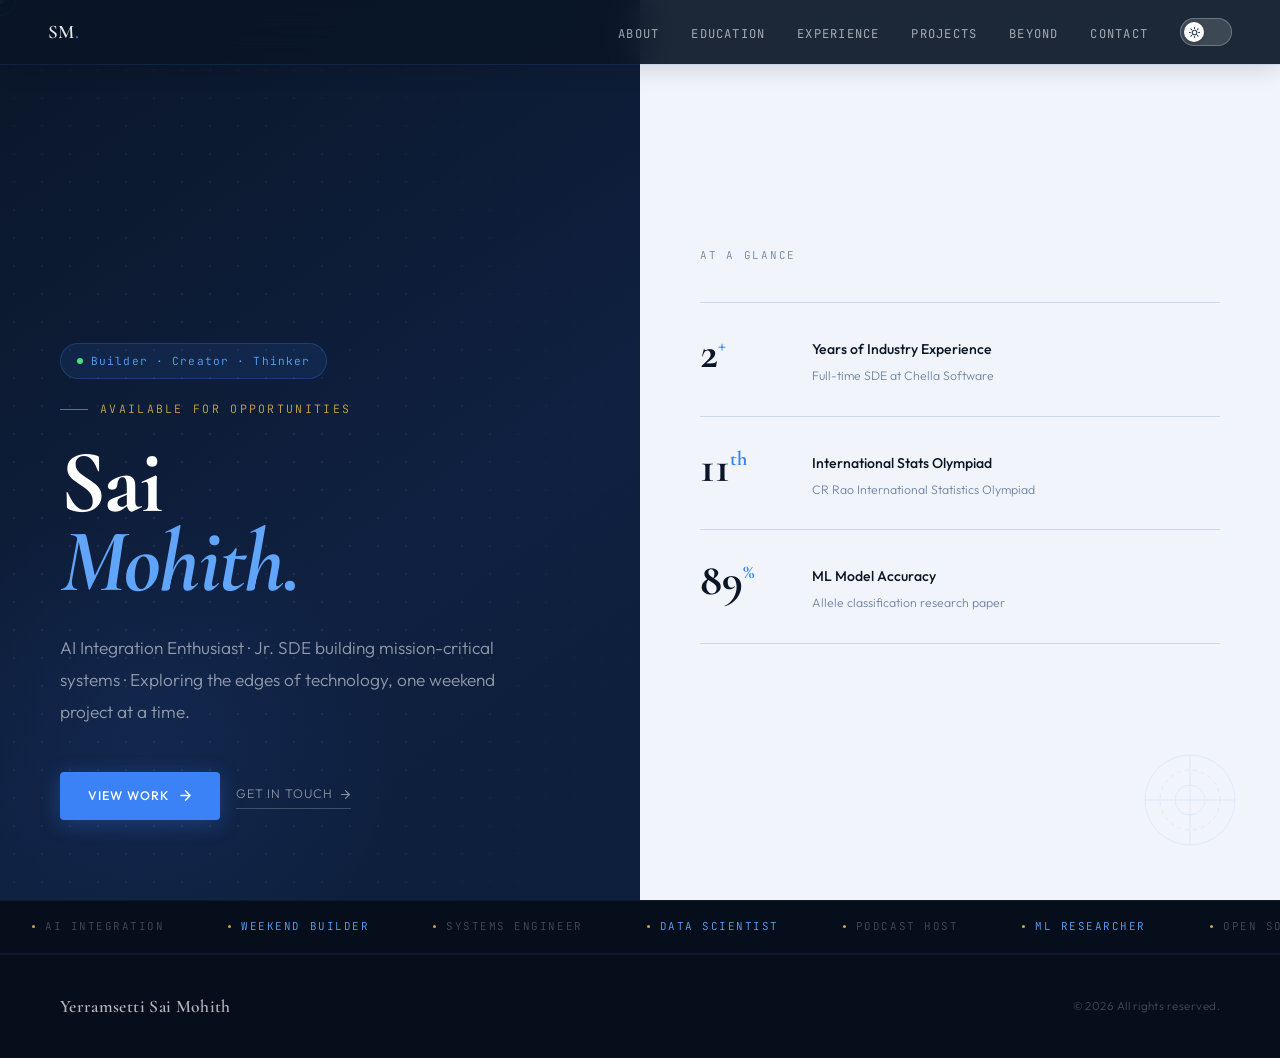
==== commit 07eb5c40: "V2" ====
--- a/index.html
+++ b/index.html
@@ -7,1370 +7,55 @@
   <meta name="apple-mobile-web-app-capable" content="yes"/>
   <meta name="apple-mobile-web-app-status-bar-style" content="black-translucent"/>
   <title>Sai Mohith — AI Integration Enthusiast</title>
-  <!-- SEO & Accessibility Meta -->
-  <meta name="description" content="Sai Mohith — AI Integration Enthusiast, Jr. SDE building mission-critical trading systems at Chella Software. Portfolio of AI, ML, and systems engineering projects."/>
-  <meta name="keywords" content="Sai Mohith, AI Engineer, Jr SDE, Chella Software, Machine Learning, LLM, Portfolio, IIITDM, IIT Madras"/>
-  <meta property="og:title" content="Sai Mohith — AI Integration Enthusiast"/>
-  <meta property="og:description" content="Jr. SDE building mission-critical systems. AI/ML projects, low-latency C systems, and weekend builder."/>
-  <meta property="og:type" content="website"/>
+  <meta name="description" content="Sai Mohith — AI Integration Enthusiast, Jr. SDE building mission-critical trading systems at Chella Software."/>
   <meta name="robots" content="index, follow"/>
   <link rel="preconnect" href="https://fonts.googleapis.com">
   <link rel="preconnect" href="https://fonts.gstatic.com" crossorigin>
   <link href="https://fonts.googleapis.com/css2?family=Cormorant+Garamond:ital,wght@0,400;0,600;0,700;1,400;1,600&family=Outfit:wght@300;400;500;600&family=JetBrains+Mono:wght@400;500&display=swap" rel="stylesheet">
-  <style>
-    *, *::before, *::after { box-sizing: border-box; margin: 0; padding: 0; }
-
-    /* ── COLOUR TOKENS ── */
-    :root {
-      --navy:          #0A1628;
-      --navy-mid:      #0F2040;
-      --navy-light:    #183058;
-      --navy-pale:     #D0DEFA;
-      --white:         #FAFBFE;
-      --off-white:     #F1F5FB;
-      --blue:          #3B82F6;
-      --blue-light:    #60A5FA;
-      --blue-glow:     rgba(59,130,246,0.18);
-      --gold:          #C9A84C;
-      --gold-light:    #E2C97E;
-      --text:          #334566;
-      --muted:         #6E84A3;
-      --border:        #CBD8EF;
-      --border-strong: #9AB3D8;
-      --gap:           136px;
-      --radius:        4px;
-      --shadow-card:   0 4px 24px rgba(10,22,40,0.07), 0 1px 4px rgba(10,22,40,0.04);
-      --shadow-hover:  0 20px 60px rgba(59,130,246,0.12), 0 4px 16px rgba(10,22,40,0.08);
-    }
-    body.dark {
-      --white:         #060E1C;
-      --off-white:     #0C1829;
-      --navy:          #E2EBF8;
-      --navy-mid:      #132038;
-      --navy-light:    #1A2E50;
-      --navy-pale:     #142035;
-      --text:          #94ABCA;
-      --muted:         #4E6A8C;
-      --border:        #162A45;
-      --border-strong: #223B60;
-      --blue:          #4D94FF;
-      --blue-light:    #7AB5FF;
-      --blue-glow:     rgba(77,148,255,0.15);
-      --shadow-card:   0 4px 24px rgba(0,0,0,0.3);
-      --shadow-hover:  0 20px 60px rgba(77,148,255,0.15);
-    }
-
-    html {
-      scroll-behavior: smooth;
-      -webkit-text-size-adjust: 100%;
-      text-size-adjust: 100%;
-    }
-    body {
-      font-family: 'Outfit', sans-serif;
-      font-weight: 300;
-      font-size: 17px;
-      line-height: 1.8;
-      background: var(--white);
-      color: var(--navy);
-      overflow-x: hidden;
-      -webkit-tap-highlight-color: transparent;
-      -webkit-font-smoothing: antialiased;
-      -moz-osx-font-smoothing: grayscale;
-      transition: background 0.4s ease, color 0.4s ease;
-    }
-
-    /* ── FOCUS STYLES (Accessibility) ── */
-    :focus-visible {
-      outline: 2px solid var(--blue);
-      outline-offset: 3px;
-      border-radius: 3px;
-    }
-
-    /* ── SKIP LINK (Accessibility) ── */
-    .skip-link {
-      position: absolute; top: -100px; left: 16px;
-      background: var(--blue); color: #fff;
-      padding: 10px 18px; border-radius: var(--radius);
-      font-size: .85rem; font-weight: 500;
-      text-decoration: none; z-index: 99999;
-      transition: top .2s;
-    }
-    .skip-link:focus { top: 16px; }
-
-    /* ── PROGRESS BAR ── */
-    .scroll-progress {
-      position: fixed; top: 0; left: 0; z-index: 9999;
-      height: 2px; width: 0%; 
-      background: linear-gradient(to right, var(--blue), var(--gold));
-      transition: width 0.1s linear;
-    }
-
-    /* ── CUSTOM CURSOR ── */
-    .cursor {
-      position: fixed; top: 0; left: 0;
-      width: 8px; height: 8px;
-      background: var(--blue); border-radius: 50%;
-      pointer-events: none; z-index: 999;
-      transform: translate(-50%,-50%);
-      transition: width .25s, height .25s, background .25s;
-    }
-    .cursor-ring {
-      position: fixed; top: 0; left: 0;
-      width: 32px; height: 32px;
-      border: 1.5px solid var(--blue); border-radius: 50%;
-      pointer-events: none; z-index: 998;
-      transform: translate(-50%,-50%);
-      transition: width .3s, height .3s, border-color .3s;
-      opacity: 0.6;
-    }
-    body.hovering .cursor { width: 14px; height: 14px; background: var(--gold); }
-    body.hovering .cursor-ring { width: 48px; height: 48px; border-color: var(--gold); opacity: 1; }
-
-    /* ── NAV ── */
-    /* ── NAV ── */
-    nav {
-      position: fixed; top: 0; width: 100%; z-index: 1000;
-      padding: 0 48px;
-      height: 64px;
-      background: rgba(10,22,40,0.92);
-      backdrop-filter: blur(20px);
-      -webkit-backdrop-filter: blur(20px);
-      box-shadow: 0 1px 0 rgba(59,130,246,.12), 0 4px 24px rgba(0,0,0,.15);
-      display: flex; justify-content: space-between; align-items: center; gap: 32px;
-      transition: background 0.3s, box-shadow 0.3s;
-    }
-    nav.scrolled {
-      background: rgba(10,22,40,0.97);
-      box-shadow: 0 1px 0 rgba(59,130,246,.15), 0 8px 32px rgba(0,0,0,.2);
-    }
-    body.dark nav { background: rgba(6,14,28,0.93); }
-    body.dark nav.scrolled { background: rgba(6,14,28,0.99); }
-    
-    /* Nav logo/brand */
-    .nav-brand {
-      font-family: 'Cormorant Garamond', serif;
-      font-size: 1.2rem; font-weight: 600;
-      color: #fff; text-decoration: none;
-      letter-spacing: .02em;
-      margin-right: auto;
-      opacity: 0.9;
-      transition: opacity .2s;
-    }
-    .nav-brand:hover { opacity: 1; }
-    .nav-brand span { color: var(--blue); }
-
-    .nav-links { display: flex; gap: 32px; list-style: none; }
-    .nav-links a {
-      text-decoration: none; color: rgba(255,255,255,.6);
-      font-size: .76rem; font-weight: 400;
-      letter-spacing: .1em; text-transform: uppercase;
-      font-family: 'JetBrains Mono', monospace;
-      position: relative; padding-bottom: 3px;
-      transition: color .25s;
-    }
-    .nav-links a:hover { color: #fff; }
-    .nav-links a::after {
-      content: ''; position: absolute; bottom: 0; left: 0;
-      width: 0; height: 1px; background: var(--gold);
-      transition: width .3s;
-    }
-    .nav-links a:hover::after { width: 100%; }
-    .nav-mobile-menu {
-      display: none; flex-direction: column; gap: 5px;
-      background: none; border: none; cursor: pointer; padding: 6px;
-      touch-action: manipulation;
-    }
-    .nav-mobile-menu span {
-      display: block; width: 22px; height: 2px;
-      background: rgba(255,255,255,.8); border-radius: 2px;
-      transition: transform .3s, opacity .3s;
-    }
-    /* ── MOBILE DRAWER ── */
-    .mobile-drawer {
-      position: fixed; inset: 0; z-index: 2000;
-      background: #0A1628;
-      display: flex; flex-direction: column;
-      padding: max(80px, env(safe-area-inset-top, 80px)) 40px 40px;
-      transform: translateX(100%);
-      transition: transform .4s cubic-bezier(.25,.46,.45,.94);
-      overflow-y: auto; -webkit-overflow-scrolling: touch;
-    }
-    body.dark .mobile-drawer { background: #060E1C; }
-    .mobile-drawer.open { transform: translateX(0); }
-    .mobile-drawer a {
-      font-family: 'Cormorant Garamond', serif;
-      font-size: 2rem; font-weight: 600;
-      color: #fff; text-decoration: none;
-      padding: 18px 0; border-bottom: 1px solid rgba(255,255,255,.08);
-      display: block; touch-action: manipulation;
-    }
-    .mobile-drawer a:active { color: var(--gold-light); }
-    .drawer-close {
-      position: absolute; top: max(20px, env(safe-area-inset-top, 20px)); right: 20px;
-      background: rgba(255,255,255,.1); border: none; border-radius: 50%;
-      width: 40px; height: 40px; display: flex; align-items: center; justify-content: center;
-      cursor: pointer; color: #fff; font-size: 1.1rem; touch-action: manipulation;
-    }
-
-    /* nav links — always white on dark nav */
-
-    /* theme toggle */
-    .theme-toggle {
-      background: none; border: none; cursor: pointer; padding: 0;
-    }
-    .toggle-track {
-      width: 52px; height: 28px; border-radius: 14px;
-      background: rgba(255,255,255,.15);
-      border: 1.5px solid rgba(255,255,255,.25);
-      position: relative;
-      transition: background .35s, border-color .35s;
-    }
-    .toggle-track:hover { border-color: var(--blue-light); }
-    body.dark .toggle-track { background: rgba(59,130,246,.25); border-color: var(--blue); }
-    .toggle-thumb {
-      position: absolute; top: 3px; left: 3px;
-      width: 20px; height: 20px; border-radius: 50%;
-      background: #fff; box-shadow: 0 1px 4px rgba(0,0,0,.2);
-      display: flex; align-items: center; justify-content: center;
-      font-size: .8rem; line-height: 1;
-      transition: transform .35s cubic-bezier(.25,.46,.45,.94);
-    }
-    body.dark .toggle-thumb { transform: translateX(24px); }
-
-    /* ── HERO ── */
-    #hero {
-      min-height: 100vh;
-      display: grid; grid-template-columns: 1fr 1fr;
-    }
-    .hero-left {
-      background: var(--navy-mid);
-      background: linear-gradient(145deg, #0A1628 0%, #0F2040 60%, #0D1F3C 100%);
-      padding: 120px 60px 80px;
-      display: flex; flex-direction: column; justify-content: flex-end;
-      position: relative; overflow: hidden;
-    }
-    body.dark .hero-left { background: linear-gradient(145deg, #040B17 0%, #090F1E 100%); }
-    .hero-dots {
-      position: absolute; inset: 0;
-      background-image: radial-gradient(circle, rgba(255,255,255,.06) 1px, transparent 1px);
-      background-size: 28px 28px;
-      pointer-events: none;
-      mask-image: radial-gradient(ellipse 80% 80% at 30% 60%, black 30%, transparent 100%);
-    }
-    .hero-shapes { position: absolute; inset: 0; pointer-events: none; overflow: hidden; }
-    /* Ambient glow */
-    .hero-left::before {
-      content: '';
-      position: absolute; bottom: -100px; left: -100px;
-      width: 500px; height: 500px;
-      background: radial-gradient(ellipse, rgba(59,130,246,0.08) 0%, transparent 70%);
-      pointer-events: none;
-    }
-    .hero-shapes { position: absolute; inset: 0; pointer-events: none; overflow: hidden; }
-    .shape {
-      position: absolute; opacity: 0;
-      animation: shapeFloat 5s ease forwards;
-    }
-    @keyframes shapeFloat {
-      0%   { opacity: 0; transform: translateY(0); }
-      15%  { opacity: .7; }
-      85%  { opacity: .4; }
-      100% { opacity: 0; transform: translateY(-80px); }
-    }
-    .hero-inner { position: relative; z-index: 2; }
-    .hero-badge {
-      display: inline-flex; align-items: center; gap: 8px;
-      background: rgba(59,130,246,.1);
-      border: 1px solid rgba(59,130,246,.25);
-      border-radius: 40px; padding: 7px 16px;
-      font-family: 'JetBrains Mono', monospace;
-      font-size: .7rem; letter-spacing: .1em;
-      color: var(--blue-light); margin-bottom: 20px;
-      opacity: 0; animation: fadeUp .8s ease .1s forwards;
-    }
-    .badge-dot { width: 6px; height: 6px; border-radius: 50%; background: #4ADE80; animation: blink 2s ease-in-out infinite; }
-    @keyframes blink { 0%,100%{opacity:1} 50%{opacity:.2} }
-    .hero-eyebrow {
-      font-family: 'JetBrains Mono', monospace;
-      font-size: .72rem; letter-spacing: .2em; text-transform: uppercase;
-      color: var(--gold); margin-bottom: 24px;
-      display: flex; align-items: center; gap: 12px;
-      opacity: 0; animation: fadeUp .8s ease .25s forwards;
-    }
-    .hero-eyebrow::before { content: ''; width: 28px; height: 1px; background: var(--gold); opacity: .6; }
-    .hero-name {
-      font-family: 'Cormorant Garamond', serif;
-      font-size: clamp(4.5rem, 7vw, 10rem);
-      font-weight: 700; line-height: .88;
-      letter-spacing: -.02em;
-      color: #FFFFFF;
-      opacity: 0; animation: fadeUp .8s ease .4s forwards;
-    }
-    .hero-name em { font-style: italic; color: var(--blue-light); display: block; }
-    .hero-tagline {
-      margin-top: 30px; font-size: 1.08rem; font-weight: 300;
-      color: rgba(255,255,255,.55); max-width: 440px; line-height: 1.85;
-      opacity: 0; animation: fadeUp .8s ease .55s forwards;
-      font-family: 'Outfit', sans-serif;
-    }
-    .hero-ctas {
-      margin-top: 44px; display: flex; gap: 16px; align-items: center;
-      opacity: 0; animation: fadeUp .8s ease .7s forwards;
-    }
-    .btn-primary {
-      display: inline-flex; align-items: center; gap: 10px;
-      background: var(--blue); color: #fff;
-      padding: 13px 28px; border-radius: var(--radius);
-      font-size: .78rem; font-weight: 500; letter-spacing: .08em;
-      text-transform: uppercase; text-decoration: none;
-      font-family: 'Outfit', sans-serif;
-      transition: background .3s, transform .3s, box-shadow .3s;
-      box-shadow: 0 4px 20px rgba(59,130,246,.3);
-    }
-    .btn-primary:hover { background: var(--blue-light); transform: translateY(-2px); box-shadow: 0 8px 28px rgba(59,130,246,.4); }
-    .btn-ghost {
-      display: inline-flex; align-items: center; gap: 8px;
-      color: rgba(255,255,255,.5); font-size: .78rem;
-      letter-spacing: .07em; text-transform: uppercase; text-decoration: none;
-      border-bottom: 1px solid rgba(255,255,255,.2); padding-bottom: 2px;
-      font-family: 'Outfit', sans-serif;
-      transition: color .3s, border-color .3s;
-    }
-    .btn-ghost:hover { color: var(--gold-light); border-color: rgba(201,168,76,.5); }
-
-    /* hero right */
-    .hero-right {
-      background: var(--off-white);
-      padding: 70px 60px 80px;
-      display: flex; flex-direction: column; justify-content: center;
-      position: relative;
-    }
-    .hero-right-deco {
-      position: absolute; bottom: 40px; right: 40px; opacity: .1; pointer-events: none;
-    }
-    .glance-label {
-      font-family: 'JetBrains Mono', monospace; font-size: .68rem;
-      letter-spacing: .16em; text-transform: uppercase;
-      color: var(--muted); margin-bottom: 36px;
-    }
-    .stat-row-hero { display: flex; flex-direction: column; }
-    .stat-hero {
-      display: flex; align-items: flex-start; gap: 22px;
-      padding: 28px 0; border-bottom: 1px solid var(--border);
-      opacity: 0; animation: fadeUp .8s ease forwards;
-    }
-    .stat-hero:first-child { border-top: 1px solid var(--border); }
-    .stat-hero:nth-child(1) { animation-delay: .5s; }
-    .stat-hero:nth-child(2) { animation-delay: .65s; }
-    .stat-hero:nth-child(3) { animation-delay: .8s; }
-    .stat-hero.clickable { cursor: pointer; }
-    .stat-hero.clickable:hover .stat-big { color: var(--gold) !important; }
-    .stat-big {
-      font-family: 'Cormorant Garamond', serif;
-      font-size: 2.8rem; font-weight: 700; line-height: 1;
-      color: var(--navy); min-width: 90px;
-      transition: color .25s;
-    }
-    .stat-big sup { font-size: .45em; color: var(--blue); vertical-align: super; }
-    .stat-info { padding-top: 6px; }
-    .stat-info-title { font-size: .88rem; font-weight: 500; color: var(--navy); margin-bottom: 3px; }
-    .stat-hint-text {
-      font-family: 'JetBrains Mono', monospace; font-size: .58rem;
-      letter-spacing: .1em; text-transform: uppercase;
-      color: var(--gold); margin-left: 6px; opacity: 0;
-      transition: opacity .25s;
-    }
-    .stat-hero.clickable:hover .stat-hint-text { opacity: 1; }
-    .stat-info-sub { font-size: .77rem; color: var(--muted); }
-
-    @keyframes fadeUp {
-      from { opacity: 0; transform: translateY(28px); }
-      to   { opacity: 1; transform: translateY(0); }
-    }
-
-    /* ── CREATOR BAND ── */
-    .creator-band {
-      background: #060E1C;
-      border-top: 1px solid rgba(59,130,246,.1);
-      border-bottom: 1px solid rgba(59,130,246,.1);
-      padding: 16px 0; overflow: hidden;
-    }
-    body.dark .creator-band { background: #030810; }
-    .band-track { display: flex; animation: bandScroll 28s linear infinite; white-space: nowrap; }
-    @keyframes bandScroll { from{transform:translateX(0)} to{transform:translateX(-50%)} }
-    .band-item {
-      display: inline-flex; align-items: center; gap: 10px;
-      padding: 0 32px;
-      font-family: 'JetBrains Mono', monospace;
-      font-size: .68rem; letter-spacing: .14em; text-transform: uppercase;
-      color: rgba(255,255,255,.25); white-space: nowrap;
-    }
-    .band-item.hi { color: var(--blue-light); }
-    .band-dot { width: 3px; height: 3px; border-radius: 50%; background: var(--gold); }
-
-    /* ── SECTION BASE ── */
-    section { padding: var(--gap) 60px; position: relative; }
-    .sec-label {
-      font-family: 'JetBrains Mono', monospace; font-size: .68rem;
-      letter-spacing: .18em; text-transform: uppercase;
-      color: var(--blue); margin-bottom: 10px;
-      display: flex; align-items: center; gap: 14px;
-    }
-    .sec-label::after { content: ''; width: 48px; height: 1px; background: var(--blue); opacity: .35; }
-    .sec-title {
-      font-family: 'Cormorant Garamond', serif;
-      font-size: clamp(2.5rem, 4.5vw, 3.8rem);
-      font-weight: 600; line-height: 1.08; letter-spacing: -.01em;
-      margin-bottom: 64px; color: var(--navy);
-    }
-    .watermark {
-      position: absolute; right: 60px; top: 80px;
-      font-family: 'Cormorant Garamond', serif;
-      font-size: 8rem; font-weight: 700; line-height: 1;
-      color: var(--border); opacity: .4;
-      pointer-events: none; user-select: none; letter-spacing: -.04em;
-    }
-
-    /* ── REVEAL ── */
-    .reveal { opacity: 0; transform: translateY(36px); transition: opacity .8s cubic-bezier(.25,.46,.45,.94), transform .8s cubic-bezier(.25,.46,.45,.94); }
-    .reveal.visible { opacity: 1; transform: translateY(0); }
-
-    /* ── ABOUT ── */
-    #about { background: var(--white); }
-    .about-grid { display: grid; grid-template-columns: 1fr 1.2fr; gap: 80px; align-items: center; }
-    .about-img-frame { position: relative; aspect-ratio: 4/5; max-width: 380px; }
-    .about-img-frame img { width: 100%; height: 100%; object-fit: cover; border-radius: var(--radius); display: block; }
-    .about-img-frame::before {
-      content: ''; position: absolute; top: 14px; left: 14px; right: -14px; bottom: -14px;
-      border: 1px solid var(--border-strong); border-radius: var(--radius); z-index: -1;
-    }
-    .about-img-frame img[alt] { background: var(--off-white); } /* alt text fallback color */
-    .about-texts { display: flex; flex-direction: column; gap: 26px; }
-    .about-bio { font-size: 1.05rem; line-height: 1.9; color: var(--text); }
-    .about-bio strong { color: var(--navy); font-weight: 500; }
-    .pull-quote {
-      border-left: 2px solid var(--gold); padding: 16px 24px;
-      background: var(--off-white); border-radius: 0 var(--radius) var(--radius) 0;
-      font-family: 'Cormorant Garamond', serif;
-      font-size: 1.18rem; font-style: italic; color: var(--navy); line-height: 1.65;
-    }
-    .stats-mini { display: flex; gap: 36px; padding-top: 20px; border-top: 1px solid var(--border); }
-    .stat-mini { display: flex; flex-direction: column; gap: 4px; }
-    .stat-mini-num {
-      font-family: 'Cormorant Garamond', serif;
-      font-size: 2.1rem; font-weight: 700; color: var(--blue); line-height: 1;
-    }
-    .stat-mini-label { font-size: .72rem; letter-spacing: .1em; text-transform: uppercase; color: var(--muted); font-family: 'JetBrains Mono', monospace; }
-    .stat-mini.clickable { cursor: pointer; }
-    .stat-mini.clickable:hover .stat-mini-num { color: var(--gold); }
-
-    /* ── EDUCATION ── */
-    #education { background: var(--off-white); }
-    .edu-grid { display: grid; grid-template-columns: 1fr 1fr; gap: 20px; }
-    .edu-card {
-      background: var(--white); border: 1px solid var(--border); border-radius: var(--radius);
-      padding: 44px 40px; position: relative; overflow: hidden;
-      transition: border-color .3s, transform .3s, box-shadow .3s;
-      box-shadow: var(--shadow-card);
-    }
-    .edu-card:hover { border-color: var(--blue); transform: translateY(-5px); box-shadow: var(--shadow-hover); }
-    .edu-card::before {
-      content: ''; position: absolute; top: 0; left: 0;
-      width: 0; height: 3px; background: linear-gradient(to right, var(--blue), var(--gold));
-      transition: width .5s cubic-bezier(.25,.46,.45,.94);
-    }
-    .edu-card:hover::before { width: 100%; }
-    .edu-year { font-family: 'JetBrains Mono', monospace; font-size: .68rem; letter-spacing: .1em; color: var(--blue); margin-bottom: 14px; }
-    .edu-degree { font-family: 'Cormorant Garamond', serif; font-size: 1.45rem; font-weight: 600; line-height: 1.25; margin-bottom: 10px; color: var(--navy); }
-    .edu-school { font-size: .94rem; color: var(--muted); line-height: 1.6; }
-
-    /* ── EXPERIENCE ── */
-    #experience { background: var(--white); }
-    .exp-list { display: flex; flex-direction: column; }
-    .exp-item { display: grid; grid-template-columns: 200px 1fr; gap: 52px; padding: 60px 0; border-bottom: 1px solid var(--border); }
-    .exp-item:first-child { border-top: 1px solid var(--border); }
-    .exp-meta { display: flex; flex-direction: column; gap: 6px; padding-top: 4px; }
-    .exp-period { font-family: 'JetBrains Mono', monospace; font-size: .68rem; letter-spacing: .08em; color: var(--blue); }
-    .exp-type { font-size: .68rem; letter-spacing: .1em; text-transform: uppercase; color: var(--muted); font-family: 'JetBrains Mono', monospace; }
-    .exp-role { font-family: 'Cormorant Garamond', serif; font-size: 1.7rem; font-weight: 600; margin-bottom: 6px; color: var(--navy); letter-spacing: -.01em; }
-    .exp-company { font-size: .92rem; color: var(--blue); font-weight: 500; letter-spacing: .04em; margin-bottom: 22px; }
-    .exp-bullets { display: flex; flex-direction: column; gap: 14px; }
-    .exp-bullet { font-size: 1rem; color: var(--text); line-height: 1.8; padding-left: 20px; position: relative; }
-    .exp-bullet::before { content: ''; position: absolute; left: 0; top: 11px; width: 5px; height: 1px; background: var(--gold); }
-
-    /* ── EXPERIENCE CRISP CARD ── */
-    .exp-body { display: flex; flex-direction: column; }
-    .exp-item[data-expdialog] { transition: background .25s, padding .25s; border-radius: 6px; }
-    .exp-item[data-expdialog]:hover { background: var(--off-white); padding-left: 16px; }
-    body.dark .exp-item[data-expdialog]:hover { background: rgba(255,255,255,.03); }
-    .exp-crisp { display: flex; flex-direction: column; gap: 10px; margin-bottom: 22px; }
-    .exp-crisp-item {
-      font-size: 1rem; color: var(--text); line-height: 1.6;
-      display: flex; align-items: baseline; gap: 10px;
-    }
-    .exp-read-more {
-      display: inline-flex; align-items: center; gap: 6px;
-      font-family: 'JetBrains Mono', monospace; font-size: .7rem;
-      letter-spacing: .1em; text-transform: uppercase;
-      color: var(--blue); opacity: .7;
-      transition: opacity .2s, gap .2s;
-    }
-    .exp-item[data-expdialog]:hover .exp-read-more { opacity: 1; gap: 10px; color: var(--gold); }
-
-    /* ── PROJECTS ── */
-    #projects { background: var(--navy-mid); background: linear-gradient(170deg, #0A1628 0%, #0F2040 100%); }
-    body.dark #projects { background: linear-gradient(170deg, #040B17 0%, #08111E 100%); }
-    #projects .sec-label { color: var(--blue-light); }
-    #projects .sec-label::after { background: var(--blue); }
-    #projects .sec-title { color: #FFFFFF; }
-    #projects .watermark { color: rgba(59,130,246,.04); opacity: 1; }
-    .projects-grid { display: grid; grid-template-columns: repeat(3, 1fr); gap: 2px; }
-    .proj-card {
-      background: rgba(255,255,255,.04); padding: 48px 38px;
-      position: relative; overflow: hidden;
-      display: flex; flex-direction: column; gap: 14px;
-      transition: background .35s, transform .3s;
-      border: 1px solid rgba(255,255,255,.05);
-    }
-    .proj-card:hover { background: rgba(59,130,246,.08); transform: translateY(-3px); }
-    .proj-card::after {
-      content: ''; position: absolute; bottom: 0; left: 0;
-      height: 2px; width: 0; background: linear-gradient(to right, var(--blue), var(--gold));
-      transition: width .5s cubic-bezier(.25,.46,.45,.94);
-    }
-    .proj-card:hover::after { width: 100%; }
-    .proj-num { font-family: 'JetBrains Mono', monospace; font-size: .65rem; color: var(--gold); letter-spacing: .1em; }
-    .proj-corner {
-      position: absolute; top: 14px; right: 14px;
-      font-family: 'JetBrains Mono', monospace; font-size: .58rem;
-      letter-spacing: .12em; text-transform: uppercase;
-      color: rgba(201,168,76,.4); opacity: 0; transition: opacity .3s;
-    }
-    .proj-card:hover .proj-corner { opacity: 1; }
-    .proj-title { font-family: 'Cormorant Garamond', serif; font-size: 1.45rem; font-weight: 600; color: #FFFFFF; line-height: 1.25; }
-    .proj-desc { font-size: .97rem; color: rgba(255,255,255,.5); line-height: 1.8; flex: 1; }
-    .proj-tags { display: flex; flex-wrap: wrap; gap: 7px; margin-top: 6px; }
-    .proj-tag {
-      font-size: .63rem; letter-spacing: .1em; text-transform: uppercase;
-      padding: 4px 10px; border: 1px solid rgba(59,130,246,.22);
-      color: rgba(96,165,250,.75); border-radius: 2px;
-      font-family: 'JetBrains Mono', monospace;
-      transition: border-color .3s, color .3s;
-    }
-    .proj-card:hover .proj-tag { border-color: rgba(59,130,246,.55); color: var(--blue-light); }
-
-    /* ── ZEN HABITS SUBSECTION ── */
-    .zen-subsection { margin-top: 0; margin-bottom: 0; }
-    .zen-sub-divider {
-      display: flex; align-items: center; gap: 20px; margin-bottom: 52px;
-    }
-    .zen-sub-line { flex: 1; height: 1px; background: rgba(59,130,246,.2); }
-    .zen-sub-tag {
-      display: inline-flex; align-items: center; gap: 8px;
-      font-family: 'JetBrains Mono', monospace; font-size: .7rem;
-      letter-spacing: .16em; text-transform: uppercase;
-      color: var(--blue-light); white-space: nowrap;
-    }
-    .zen-spotlight {
-      display: grid; grid-template-columns: 1fr 360px; gap: 64px;
-      align-items: center;
-      background: linear-gradient(135deg, #0B1A35 0%, #081224 100%);
-      border: 1px solid rgba(59,130,246,.25);
-      padding: 56px; border-radius: 2px;
-      position: relative; overflow: hidden;
-    }
-    /* ambient glow behind spotlight */
-    .zen-spotlight::before {
-      content: ''; position: absolute;
-      width: 400px; height: 400px; border-radius: 50%;
-      background: radial-gradient(circle, rgba(59,130,246,.12) 0%, transparent 70%);
-      right: -100px; top: 50%; transform: translateY(-50%);
-      pointer-events: none;
-    }
-    .zen-spot-badge {
-      display: inline-flex; align-items: center; gap: 7px;
-      background: rgba(59,130,246,.12); border: 1px solid rgba(59,130,246,.3);
-      border-radius: 40px; padding: 5px 14px;
-      font-family: 'JetBrains Mono', monospace; font-size: .66rem;
-      letter-spacing: .12em; text-transform: uppercase;
-      color: var(--blue-light); margin-bottom: 20px;
-    }
-    .zen-spot-title {
-      font-family: 'Cormorant Garamond', serif;
-      font-size: clamp(2rem, 4vw, 3rem); font-weight: 900;
-      color: #FFFFFF; line-height: 1; letter-spacing: -.02em;
-      margin-bottom: 6px;
-    }
-    .zen-spot-tagline {
-      font-family: 'JetBrains Mono', monospace; font-size: .78rem;
-      letter-spacing: .1em; text-transform: uppercase;
-      color: var(--blue); margin-bottom: 24px;
-    }
-    .zen-spot-desc {
-      font-size: .95rem; color: rgba(255,255,255,.55);
-      line-height: 1.8; margin-bottom: 28px; max-width: 480px;
-    }
-    /* QR card on the right */
-    .zen-qr-card {
-      display: flex; flex-direction: column; align-items: center; gap: 20px;
-      background: rgba(255,255,255,.04);
-      border: 1px solid rgba(59,130,246,.3);
-      border-radius: 4px; padding: 32px 28px;
-      text-align: center; position: relative; z-index: 1;
-      transition: border-color .4s, background .4s;
-    }
-    .zen-qr-card:hover { border-color: rgba(59,130,246,.7); background: rgba(59,130,246,.07); }
-    .zen-qr-card-label {
-      display: flex; align-items: center; gap: 8px;
-      font-family: 'JetBrains Mono', monospace; font-size: .72rem;
-      letter-spacing: .14em; text-transform: uppercase; color: var(--blue-light);
-    }
-    .zen-qr-ring {
-      padding: 10px; border-radius: 6px; background: #fff;
-      box-shadow: 0 0 0 1px rgba(59,130,246,.3), 0 0 30px rgba(59,130,246,.2);
-      transition: box-shadow .4s;
-    }
-    .zen-qr-card:hover .zen-qr-ring {
-      box-shadow: 0 0 0 2px rgba(59,130,246,.6), 0 0 50px rgba(59,130,246,.4);
-    }
-    .zen-qr-ring img { width: 160px; height: 160px; object-fit: cover; display: block; border-radius: 2px; }
-    .zen-qr-card-sub {
-      font-size: .78rem; color: rgba(255,255,255,.35);
-      line-height: 1.6; max-width: 220px;
-    }
-
-    /* responsive for zen subsection */
-
-    .zen-card {
-      cursor: pointer;
-      background: linear-gradient(135deg, #0A1825 0%, #060E1C 60%, #0A1825 100%) !important;
-      border: 1px solid rgba(59,130,246,.35) !important;
-      position: relative;
-    }
-    /* animated border glow */
-    .zen-card::before {
-      content: '';
-      position: absolute; inset: -1px;
-      border-radius: 0;
-      background: linear-gradient(135deg, var(--blue), transparent, var(--blue-light), transparent, var(--blue));
-      background-size: 300% 300%;
-      animation: zenBorderSpin 4s linear infinite;
-      z-index: 0;
-      opacity: .6;
-    }
-    .zen-card::after {
-      content: '';
-      position: absolute; inset: 0;
-      background: linear-gradient(135deg, #0A1825 0%, #060E1C 60%, #0A1825 100%);
-      z-index: 1;
-    }
-    .zen-card:hover::before { opacity: 1; }
-    @keyframes zenBorderSpin {
-      0%   { background-position: 0% 50%; }
-      50%  { background-position: 100% 50%; }
-      100% { background-position: 0% 50%; }
-    }
-    /* all content above the pseudo elements */
-    .zen-card > * { position: relative; z-index: 2; }
-    /* glow pulse behind card */
-    .zen-card { box-shadow: 0 0 0 0 rgba(59,130,246,0); animation: zenGlow 3s ease-in-out infinite; }
-    @keyframes zenGlow {
-      0%,100% { box-shadow: 0 0 20px rgba(59,130,246,.12), 0 8px 32px rgba(59,130,246,.08); }
-      50%      { box-shadow: 0 0 40px rgba(59,130,246,.28), 0 12px 48px rgba(59,130,246,.18); }
-    }
-    /* featured label */
-    .zen-featured-badge {
-      display: inline-flex; align-items: center; gap: 6px;
-      background: linear-gradient(90deg, rgba(59,130,246,.2), rgba(106,174,232,.15));
-      border: 1px solid rgba(59,130,246,.4);
-      border-radius: 40px; padding: 4px 12px;
-      font-family: 'JetBrains Mono', monospace; font-size: .62rem;
-      letter-spacing: .14em; text-transform: uppercase;
-      color: var(--blue-light); margin-bottom: 16px;
-    }
-    .zen-featured-badge-dot { width: 5px; height: 5px; border-radius: 50%; background: #4DDE80; animation: blink 1.5s ease-in-out infinite; }
-    /* title override */
-    .zen-card .proj-title { font-size: 1.5rem; color: #FFFFFF; margin-bottom: 4px; }
-    .zen-card .proj-desc  { color: rgba(255,255,255,.65); font-size: .9rem; }
-    /* scan CTA */
-    .zen-scan-cta {
-      margin-top: 22px;
-      display: flex; align-items: center; justify-content: space-between;
-      background: rgba(59,130,246,.12);
-      border: 1px solid rgba(59,130,246,.35);
-      border-radius: 2px; padding: 14px 18px;
-      transition: background .3s, border-color .3s;
-    }
-    .zen-card:hover .zen-scan-cta { background: rgba(59,130,246,.2); border-color: var(--blue); }
-    .zen-scan-left { display: flex; flex-direction: column; gap: 2px; }
-    .zen-scan-label {
-      font-family: 'JetBrains Mono', monospace; font-size: .68rem;
-      letter-spacing: .14em; text-transform: uppercase; color: var(--blue-light);
-    }
-    .zen-scan-sub { font-size: .75rem; color: rgba(255,255,255,.4); }
-    .zen-scan-icon {
-      width: 44px; height: 44px; border-radius: 50%;
-      background: rgba(59,130,246,.2); border: 1px solid rgba(59,130,246,.4);
-      display: flex; align-items: center; justify-content: center;
-      flex-shrink: 0;
-      animation: zenIconPulse 2s ease-in-out infinite;
-      transition: background .3s;
-    }
-    .zen-card:hover .zen-scan-icon { background: var(--blue); }
-    @keyframes zenIconPulse {
-      0%,100% { transform: scale(1); }
-      50%      { transform: scale(1.08); }
-    }
-    /* overlay */
-    .zen-overlay {
-      position: absolute; inset: 0;
-      background: rgba(7,15,28,.97);
-      display: flex; align-items: center; justify-content: center;
-      opacity: 0; pointer-events: none;
-      transition: opacity .4s cubic-bezier(.25,.46,.45,.94);
-      z-index: 10;
-    }
-    .zen-card:hover .zen-overlay { opacity: 1; pointer-events: all; }
-    .zen-qr-wrap {
-      display: flex; flex-direction: column; align-items: center; gap: 16px;
-      transform: translateY(14px) scale(.96);
-      transition: transform .45s cubic-bezier(.25,.46,.45,.94);
-    }
-    .zen-card:hover .zen-qr-wrap { transform: translateY(0) scale(1); }
-    .zen-qr-ring {
-      padding: 10px; border-radius: 8px;
-      background: #fff;
-      box-shadow: 0 0 0 1px rgba(59,130,246,.3), 0 0 30px rgba(59,130,246,.25), 0 0 60px rgba(59,130,246,.12);
-      animation: qrRingPulse 2.5s ease-in-out infinite;
-    }
-    @keyframes qrRingPulse {
-      0%,100% { box-shadow: 0 0 0 1px rgba(59,130,246,.3), 0 0 30px rgba(59,130,246,.25), 0 0 60px rgba(59,130,246,.12); }
-      50%      { box-shadow: 0 0 0 2px rgba(59,130,246,.6), 0 0 50px rgba(59,130,246,.45), 0 0 80px rgba(59,130,246,.2); }
-    }
-    .zen-qr-wrap img { width: 150px; height: 150px; object-fit: cover; display: block; border-radius: 2px; }
-    .zen-qr-cap {
-      text-align: center;
-    }
-    .zen-qr-cap-main {
-      font-family: 'JetBrains Mono', monospace; font-size: .72rem;
-      letter-spacing: .14em; text-transform: uppercase;
-      color: var(--blue-light); margin-bottom: 4px;
-    }
-    .zen-qr-cap-sub { font-size: .75rem; color: rgba(255,255,255,.4); }
-
-    /* ── SKILLS ── */
-    #skills { background: var(--off-white); }
-    .skills-grid { display: grid; grid-template-columns: repeat(4,1fr); gap: 28px; }
-    .skill-group { display: flex; flex-direction: column; gap: 12px; }
-    .skill-group-title {
-      font-family: 'JetBrains Mono', monospace; font-size: .68rem;
-      letter-spacing: .12em; text-transform: uppercase; color: var(--blue);
-      padding-bottom: 12px; border-bottom: 1px solid var(--border);
-    }
-    .skill-item { display: flex; align-items: center; gap: 10px; font-size: .97rem; color: var(--text); padding: 9px 0; transition: color .2s; }
-    .skill-item::before { content: ''; width: 3px; height: 3px; border-radius: 50%; background: var(--border-strong); flex-shrink: 0; transition: background .2s; }
-    .skill-item:hover { color: var(--navy); }
-    .skill-item:hover::before { background: var(--gold); }
-
-    /* ── INTERESTS ── */
-    #interests { background: var(--white); }
-    .marquee-wrap { overflow: hidden; position: relative; margin: 0 -60px; }
-    .marquee-wrap::before, .marquee-wrap::after {
-      content: ''; position: absolute; top: 0; bottom: 0; width: 100px; z-index: 2;
-    }
-    .marquee-wrap::before { left: 0; background: linear-gradient(to right, var(--white), transparent); }
-    .marquee-wrap::after  { right: 0; background: linear-gradient(to left, var(--white), transparent); }
-    .marquee-track { display: flex; animation: marqueeScroll 24s linear infinite; white-space: nowrap; }
-    .marquee-track:hover { animation-play-state: paused; }
-    @keyframes marqueeScroll { from{transform:translateX(0)} to{transform:translateX(-50%)} }
-    .int-chip {
-      display: inline-flex; align-items: center; gap: 10px;
-      padding: 16px 28px; margin-right: 2px;
-      border: 1px solid var(--border); background: var(--off-white);
-      font-size: .9rem; color: var(--text); white-space: nowrap;
-      transition: border-color .3s, background .3s, color .3s;
-    }
-    .int-chip:hover { border-color: var(--blue); background: var(--navy-pale); color: var(--navy); }
-    .int-dot { width: 6px; height: 6px; border-radius: 50%; background: var(--blue); flex-shrink: 0; }
-
-    /* ── CERTIFICATIONS ── */
-    #certifications { background: var(--off-white); }
-    .cert-list { display: flex; flex-direction: column; }
-    .cert-item { display: flex; align-items: center; gap: 16px; padding: 26px 0; border-bottom: 1px solid var(--border); transition: padding-left .3s; }
-    .cert-item:first-child { border-top: 1px solid var(--border); }
-    .cert-item:hover { padding-left: 10px; }
-    .cert-dot { width: 6px; height: 6px; border-radius: 50%; background: var(--gold); flex-shrink: 0; }
-    .cert-name { font-size: 1.02rem; color: var(--navy); font-weight: 400; flex: 1; }
-    .cert-issuer { font-family: 'JetBrains Mono', monospace; font-size: .75rem; color: var(--muted); letter-spacing: .06em; }
-
-    /* ── ACHIEVEMENTS ── */
-    #achievements { background: var(--white); }
-    .ach-grid { display: grid; grid-template-columns: 1fr 1fr; gap: 20px; }
-    .ach-card {
-      padding: 36px; border: 1px solid var(--border);
-      background: var(--off-white); border-radius: var(--radius);
-      display: flex; gap: 18px; align-items: flex-start;
-      transition: border-color .3s, transform .3s, box-shadow .3s;
-      box-shadow: var(--shadow-card);
-    }
-    .ach-card:hover { border-color: var(--gold); transform: translateY(-3px); box-shadow: 0 16px 48px rgba(201,168,76,.1); }
-    .ach-icon {
-      width: 38px; height: 38px; border-radius: 10px;
-      background: rgba(201,168,76,.1); color: var(--gold);
-      display: flex; align-items: center; justify-content: center;
-      flex-shrink: 0;
-    }
-    body.dark .ach-icon { background: rgba(201,168,76,.15); }
-    .ach-title { font-weight: 500; color: var(--navy); margin-bottom: 6px; font-size: 1rem; }
-    .ach-sub { font-size: .9rem; color: var(--muted); line-height: 1.65; }
-
-    /* ── PODCAST ── */
-    #podcast { background: #0B1D3A; min-height: 70vh; display: flex; align-items: center; justify-content: center; text-align: center; position: relative; overflow: hidden; }
-    body.dark #podcast { background: #0B1D3A; }
-    .pod-ring { position: absolute; border-radius: 50%; border: 1px solid rgba(59,130,246,.08); top: 50%; left: 50%; transform: translate(-50%,-50%); }
-    .pod-ring:nth-child(1){width:260px;height:260px}
-    .pod-ring:nth-child(2){width:460px;height:460px}
-    .pod-ring:nth-child(3){width:660px;height:660px}
-    .pod-ring:nth-child(4){width:880px;height:880px}
-    .pod-content { position: relative; z-index: 2; max-width: 560px; padding: 60px; }
-    .pod-logo {
-      width: 200px; height: 200px;
-      margin: 0 auto 28px;
-      border-radius: 16px;
-      overflow: hidden;
-      animation: pulse 4s ease-in-out infinite;
-    }
-    .pod-logo img {
-      width: 100%; height: 100%;
-      object-fit: cover;
-      display: block;
-      border-radius: 16px;
-    }
-    @keyframes pulse { 0%,100%{box-shadow:0 0 0 0 rgba(59,130,246,0); transform:scale(1);} 50%{box-shadow:0 0 40px 8px rgba(59,130,246,.15); transform:scale(1.02);} }
-    .pod-label { font-family: 'JetBrains Mono', monospace; font-size: .68rem; letter-spacing: .2em; text-transform: uppercase; color: var(--gold); margin-bottom: 14px; }
-    .pod-title { font-family: 'Cormorant Garamond', serif; font-size: clamp(2.4rem,5vw,4.5rem); font-weight: 700; color: #FFFFFF; line-height: .95; margin-bottom: 18px; letter-spacing: -.02em; font-style: italic; }
-    .pod-title em { font-style: normal; color: var(--blue-light); }
-    .pod-tagline { font-size: 1.1rem; color: rgba(255,255,255,.5); line-height: 1.75; margin-bottom: 40px; }
-    .pod-badge { display: inline-flex; align-items: center; gap: 10px; border: 1px solid rgba(201,168,76,.3); padding: 11px 26px; font-size: .73rem; letter-spacing: .16em; text-transform: uppercase; color: var(--gold-light); border-radius: 40px; animation: borderPulse 3s ease-in-out infinite; font-family: 'JetBrains Mono', monospace; }
-    @keyframes borderPulse { 0%,100%{border-color:rgba(201,168,76,.3)} 50%{border-color:rgba(201,168,76,.8)} }
-    .pod-blink { width: 8px; height: 8px; border-radius: 50%; background: var(--gold); animation: blink 1.4s ease-in-out infinite; }
-
-    /* ── CONTACT ── */
-    #contact { background: var(--white); }
-    .contact-grid { display: grid; grid-template-columns: 1fr 1fr; gap: 80px; align-items: start; }
-    .contact-intro { font-size: 1.08rem; color: var(--text); line-height: 1.9; margin-bottom: 36px; }
-    .contact-links { display: flex; flex-direction: column; }
-    .contact-row {
-      display: flex; align-items: center; gap: 16px;
-      padding: 20px 0; border-bottom: 1px solid var(--border);
-      text-decoration: none; color: var(--navy);
-      transition: padding-left .3s;
-    }
-    a.contact-row:hover { padding-left: 8px; }
-    a.contact-row:hover .contact-row-label { color: var(--gold); }
-    .contact-row:first-child { border-top: 1px solid var(--border); }
-    .contact-icon-wrap {
-      width: 36px; height: 36px; border-radius: 50%;
-      background: var(--navy-pale);
-      display: flex; align-items: center; justify-content: center;
-      flex-shrink: 0; transition: background .3s;
-      color: var(--navy);
-    }
-    a.contact-row:hover .contact-icon-wrap { background: var(--blue); color: #fff; }
-    .contact-row-label { font-size: .73rem; letter-spacing: .08em; text-transform: uppercase; color: var(--muted); transition: color .3s; font-family: 'JetBrains Mono', monospace; }
-    .contact-row-value { font-size: 1rem; color: var(--navy); margin-top: 2px; }
-
-    .contact-card {
-      background: linear-gradient(145deg, #0A1628 0%, #0F2040 100%); padding: 48px; border-radius: var(--radius);
-      box-shadow: 0 20px 60px rgba(10,22,40,.25);
-    }
-    body.dark .contact-card { background: linear-gradient(145deg, #040B17 0%, #06101E 100%); }
-    .contact-card-title { font-family: 'Cormorant Garamond', serif; font-size: 2.4rem; font-weight: 600; margin-bottom: 12px; color: #FFFFFF; letter-spacing: -.01em; }
-    .contact-card-sub { font-size: .86rem; color: rgba(255,255,255,.4); margin-bottom: 28px; }
-    .email-box { font-family: 'JetBrains Mono', monospace; font-size: .88rem; color: var(--blue-light); padding: 14px 18px; border: 1px dashed rgba(59,130,246,.35); background: rgba(59,130,246,.06); letter-spacing: .03em; margin-bottom: 24px; border-radius: 2px; }
-    .copy-btn {
-      display: inline-flex; align-items: center; gap: 10px;
-      background: var(--blue); color: #fff;
-      padding: 13px 30px; border-radius: var(--radius); border: none;
-      font-size: .78rem; font-weight: 500; letter-spacing: .08em;
-      text-transform: uppercase; cursor: pointer;
-      transition: background .3s, transform .3s, box-shadow .3s;
-      font-family: 'Outfit', sans-serif;
-      box-shadow: 0 4px 20px rgba(59,130,246,.3);
-    }
-    .copy-btn:hover { background: var(--blue-light); transform: translateY(-2px); box-shadow: 0 8px 28px rgba(59,130,246,.4); }
-
-    /* ── FOOTER ── */
-    footer {
-      background: #060E1C; color: rgba(255,255,255,.25);
-      padding: 36px 60px;
-      display: flex; justify-content: space-between; align-items: center;
-      border-top: 1px solid rgba(255,255,255,.05);
-      gap: 16px;
-    }
-    body.dark footer { background: #030810; }
-    .footer-name { font-family: 'Cormorant Garamond', serif; font-size: 1.1rem; font-weight: 600; color: rgba(255,255,255,.7); letter-spacing: .02em; }
-    .footer-copy { font-size: .72rem; letter-spacing: .04em; }
-    .footer-right { font-size: .72rem; }
-    .footer-right span { color: var(--gold); }
-
-    /* ── MODAL ── */
-    .modal-overlay {
-      position: fixed; inset: 0; z-index: 10000;
-      background: rgba(6,14,28,.65); backdrop-filter: blur(10px);
-      -webkit-backdrop-filter: blur(10px);
-      display: flex; align-items: flex-start; justify-content: center;
-      padding: max(24px, env(safe-area-inset-top, 24px)) 16px max(24px, env(safe-area-inset-bottom, 24px));
-      overflow-y: auto; -webkit-overflow-scrolling: touch;
-      opacity: 0; pointer-events: none;
-      transition: opacity .3s cubic-bezier(.25,.46,.45,.94);
-    }
-    .modal-overlay.open { opacity: 1; pointer-events: all; }
-    .modal-box {
-      background: var(--white); border-radius: 16px; padding: 44px 40px 40px;
-      max-width: 520px; width: 100%; position: relative;
-      margin: auto;
-      transform: translateY(24px) scale(.97);
-      transition: transform .35s cubic-bezier(.25,.46,.45,.94), opacity .35s;
-      opacity: 0;
-      box-shadow: 0 40px 100px rgba(6,14,28,.3), 0 0 0 1px rgba(59,130,246,.08);
-      border: 1px solid var(--border);
-    }
-    .modal-overlay.open .modal-box { transform: translateY(0) scale(1); opacity: 1; }
-    .modal-close {
-      position: absolute; top: 16px; right: 16px;
-      width: 32px; height: 32px; border-radius: 50%;
-      border: 1px solid var(--border); background: transparent;
-      display: flex; align-items: center; justify-content: center;
-      cursor: pointer; color: var(--muted);
-      transition: background .2s, color .2s, border-color .2s;
-    }
-    .modal-close:hover { background: var(--navy); color: #fff; border-color: var(--navy); }
-    .modal-icon {
-      width: 44px; height: 44px; border-radius: 10px;
-      background: var(--navy); color: #fff;
-      display: flex; align-items: center; justify-content: center;
-      font-size: 1.3rem; font-family: 'Cormorant Garamond', serif;
-      margin-bottom: 14px; line-height: 1;
-    }
-    body.dark .modal-icon { background: #1a3060; }
-    .modal-tag {
-      display: inline-flex; align-items: center; gap: 6px;
-      font-family: 'JetBrains Mono', monospace; font-size: .65rem;
-      letter-spacing: .14em; text-transform: uppercase; color: var(--blue);
-      background: var(--navy-pale); padding: 5px 12px; border-radius: 40px; margin-bottom: 16px;
-    }
-    .modal-tag::before { content: ''; width: 6px; height: 6px; border-radius: 50%; background: var(--blue); }
-    .modal-title { font-family: 'Cormorant Garamond', serif; font-size: 1.9rem; font-weight: 600; line-height: 1.15; color: var(--navy); margin-bottom: 16px; letter-spacing: -.01em; }
-    .modal-body {
-      font-size: 1rem; color: var(--text); line-height: 1.85;
-      margin-bottom: 24px; word-break: break-word;
-    }
-    .modal-body strong { color: var(--navy); }
-    body.dark .modal-body strong { color: #E8F0FB; }
-    .modal-body em { color: var(--blue); font-style: normal; font-weight: 500; }
-    .modal-pills { display: flex; flex-wrap: wrap; gap: 8px; padding-bottom: 4px; }
-    .modal-pill { font-size: .67rem; letter-spacing: .09em; text-transform: uppercase; padding: 5px 12px; border: 1px solid var(--border); color: var(--muted); border-radius: 2px; background: var(--off-white); font-family: 'JetBrains Mono', monospace; }
-
-    /* ── SPARKLE ── */
-    .sparkle { position: fixed; pointer-events: none; z-index: 9997; width: 6px; height: 6px; border-radius: 50%; background: var(--blue); animation: sparkleAnim .7s ease forwards; }
-    @keyframes sparkleAnim { 0%{opacity:.9;transform:translate(-50%,-50%) scale(1)} 100%{opacity:0;transform:translate(-50%,-50%) scale(0) translateY(-20px)} }
-
-    /* ══════════════════════════════════════
-       RESPONSIVE — CROSS PLATFORM
-       xs  < 480px   phone
-       sm  < 640px   large phone
-       md  < 768px   tablet portrait
-       lg  < 960px   tablet landscape
-    ══════════════════════════════════════ */
-
-    /* ── TABLET LANDSCAPE (< 960px) ── */
-    @media (max-width: 960px) {
-      :root { --gap: 80px; }
-
-      nav { padding: 14px 20px; }
-      .nav-links { display: none; }
-      .nav-mobile-menu { display: flex; }
-
-      #hero { grid-template-columns: 1fr; min-height: 100svh; min-height: 100vh; }
-      .hero-left { padding: 100px 28px 60px; min-height: 100svh; min-height: 100vh; justify-content: flex-end; }
-      .hero-right { display: none; }
-
-      .band-item { padding: 0 18px; font-size: .62rem; }
-
-      section { padding: var(--gap) 28px; }
-      .watermark { right: 20px; font-size: 5rem; opacity: .3; }
-
-      .about-grid { grid-template-columns: 1fr; gap: 36px; }
-      .about-img-frame { max-width: 260px; }
-
-      .edu-grid { grid-template-columns: 1fr; gap: 14px; }
-
-      .exp-item { grid-template-columns: 1fr; gap: 6px; padding: 40px 0; }
-      .exp-meta { flex-direction: row; gap: 14px; align-items: center; padding-top: 0; }
-
-      .projects-grid { grid-template-columns: repeat(2,1fr); }
-      section#projects { padding: var(--gap) 28px; }
-
-      .skills-grid { grid-template-columns: repeat(2,1fr); gap: 20px; }
-
-      .contact-grid { grid-template-columns: 1fr; gap: 44px; }
-      .ach-grid { grid-template-columns: 1fr; gap: 12px; }
-
-      footer { flex-direction: column; text-align: center; padding: 32px 24px; gap: 10px; }
-
-      .zen-spotlight { grid-template-columns: 1fr; gap: 36px; padding: 36px 28px; }
-      .zen-spotlight::before { display: none; }
-
-      .beyond-grid { grid-template-columns: repeat(2,1fr); }
-      .beyond-feat { grid-column: span 2; grid-template-columns: 1fr; }
-      .beyond-feat-right { flex-direction: row; border-left: none; border-top: 1px solid rgba(255,255,255,.1); padding: 20px 28px; min-width: unset; }
-    }
-
-    /* ── TABLET PORTRAIT (< 768px) ── */
-    @media (max-width: 768px) {
-      :root { --gap: 64px; }
-
-      nav { padding: 14px 20px; }
-
-      .hero-left { padding: 52px 20px 52px; }
-      .hero-badge { font-size: .64rem; padding: 6px 12px; }
-      .hero-tagline { font-size: .92rem; }
-      .hero-ctas { flex-wrap: wrap; gap: 10px; }
-
-      section { padding: var(--gap) 20px; }
-      .watermark { display: none; }
-      .sec-title { margin-bottom: 36px; }
-
-      .about-img-frame { max-width: 100%; max-height: 320px; overflow: hidden; }
-      .about-img-frame img { height: 320px; }
-      .stats-mini { gap: 18px; flex-wrap: wrap; }
-
-      .projects-grid { grid-template-columns: 1fr; }
-      .proj-card { padding: 30px 22px; }
-
-      .skills-grid { grid-template-columns: repeat(2,1fr); gap: 14px; }
-
-      .pod-content { padding: 44px 20px; }
-      .pod-ring:nth-child(3), .pod-ring:nth-child(4) { display: none; }
-
-      .contact-card { padding: 30px 22px; }
-      .email-box { font-size: .78rem; word-break: break-all; }
-
-      .exp-meta { flex-direction: column; gap: 3px; align-items: flex-start; }
-
-      .modal-box { padding: 32px 24px 28px; }
-      .modal-title { font-size: 1.3rem; }
-
-      .zen-spotlight { padding: 32px 20px; }
-    }
-
-    /* ── PHONES (< 480px) ── */
-    @media (max-width: 480px) {
-      :root { --gap: 52px; }
-
-      nav { padding: 12px 16px; }
-
-      .hero-left { padding: 44px 16px 44px; }
-      .hero-badge { font-size: .62rem; margin-bottom: 12px; }
-      .hero-eyebrow { font-size: .66rem; margin-bottom: 16px; }
-      .hero-ctas { flex-direction: column; align-items: stretch; gap: 10px; }
-      .btn-primary, .btn-ghost { justify-content: center; padding: 14px 20px; font-size: .76rem; }
-
-      section { padding: var(--gap) 16px; }
-
-      .about-texts { gap: 14px; }
-      .about-bio { font-size: .91rem; }
-      .pull-quote { font-size: .93rem; padding: 13px 16px; }
-      .stats-mini { gap: 14px; }
-      .stat-mini-num { font-size: 1.55rem; }
-
-      .edu-card { padding: 24px 18px; }
-      .edu-degree { font-size: 1.05rem; }
-      .edu-school { font-size: .82rem; }
-
-      .exp-item { padding: 28px 0; }
-      .exp-role { font-size: 1.2rem; }
-      .exp-company { font-size: .82rem; }
-      .exp-bullet { font-size: .86rem; padding-left: 14px; }
-
-      .proj-card { padding: 24px 16px; }
-      .proj-title { font-size: 1.05rem; }
-      .proj-desc { font-size: .82rem; }
-      .proj-tag { font-size: .6rem; padding: 3px 8px; }
-
-      .skills-grid { grid-template-columns: 1fr; gap: 20px; }
-
-      .cert-item { gap: 12px; }
-      .cert-name { font-size: .88rem; }
-
-      .ach-card { padding: 20px 16px; gap: 14px; }
-      .ach-title { font-size: .86rem; }
-      .ach-sub { font-size: .78rem; }
-
-      .pod-content { padding: 36px 16px; }
-      .pod-title { font-size: 2rem; }
-      .pod-tagline { font-size: .88rem; }
-      .pod-badge { font-size: .66rem; padding: 9px 18px; }
-      .pod-logo { width: 140px; height: 140px; }
-
-      .contact-card { padding: 24px 16px; }
-      .contact-card-title { font-size: 1.4rem; }
-      .email-box { font-size: .72rem; padding: 11px 13px; word-break: break-all; }
-      .copy-btn { width: 100%; justify-content: center; font-size: .76rem; padding: 13px; }
-      .contact-row { padding: 16px 0; }
-
-      .modal-overlay { padding: max(12px, env(safe-area-inset-top, 12px)) 12px max(12px, env(safe-area-inset-bottom, 12px)); }
-      .modal-box { padding: 28px 18px 24px; border-radius: 14px; }
-      .modal-title { font-size: 1.15rem; }
-      .modal-body { font-size: .86rem; }
-
-      footer { padding: 24px 16px; font-size: .7rem; gap: 8px; }
-      .footer-name { font-size: 1rem; }
-
-      .zen-spotlight { padding: 24px 16px; gap: 28px; }
-      .zen-spot-title { font-size: 1.8rem; }
-      .zen-spot-desc { font-size: .88rem; }
-      .zen-qr-ring img { width: 130px; height: 130px; }
-      .zen-qr-card { padding: 24px 16px; }
-      .zen-sub-divider { margin-top: 44px; }
-    }
-
-    /* ── TOUCH DEVICES — disable mouse-only effects ── */
-    @media (hover: none) and (pointer: coarse) {
-      .cursor, .cursor-ring { display: none !important; }
-
-      /* remove hover transforms that break on tap */
-      .proj-card:hover { background: #0F2040 !important; transform: none !important; }
-      .proj-card:hover::after { width: 0 !important; }
-      .edu-card:hover { transform: none !important; box-shadow: none !important; border-color: var(--border) !important; }
-      .edu-card:hover::before { height: 0 !important; }
-      .ach-card:hover { transform: none !important; box-shadow: none !important; }
-      a.contact-row:hover { padding-left: 0 !important; }
-      a.contact-row:hover .contact-icon-wrap { background: var(--navy-pale) !important; color: var(--navy) !important; }
-      .btn-primary:hover { transform: none !important; }
-      .copy-btn:hover { transform: none !important; }
-      .cert-item:hover { padding-left: 0 !important; }
-
-      /* bigger tap targets */
-      a, button { min-height: 44px; }
-      .contact-row { min-height: 56px; }
-      .proj-tag { padding: 5px 10px; }
-
-      /* zen card: tap to show QR */
-      .zen-card.qr-active .zen-overlay { opacity: 1 !important; pointer-events: all !important; }
-      .zen-card.qr-active .zen-qr-wrap { transform: translateY(0) scale(1) !important; }
-    }
-
-    /* ── MOBILE NAV DRAWER ── */
-    .mobile-drawer {
-      position: fixed; inset: 0; z-index: 2000;
-      background: #0A1628;
-      display: flex; flex-direction: column;
-      padding: env(safe-area-inset-top, 80px) 40px 40px;
-      padding-top: max(80px, env(safe-area-inset-top, 80px));
-      transform: translateX(100%);
-      transition: transform .4s cubic-bezier(.25,.46,.45,.94);
-      overflow-y: auto;
-      -webkit-overflow-scrolling: touch;
-    }
-    body.dark .mobile-drawer { background: #060E1C; }
-    .mobile-drawer.open { transform: translateX(0); }
-    .mobile-drawer a {
-      font-family: 'Cormorant Garamond', serif;
-      font-size: 2rem; font-weight: 600;
-      color: #FFFFFF; text-decoration: none;
-      padding: 18px 0; border-bottom: 1px solid rgba(255,255,255,.08);
-      letter-spacing: -.01em;
-      transition: color .2s, padding-left .2s;
-      touch-action: manipulation;
-      display: block;
-    }
-    .mobile-drawer a:active { color: var(--gold-light); }
-    .drawer-close {
-      position: absolute; top: max(20px, env(safe-area-inset-top, 20px)); right: 20px;
-      background: rgba(255,255,255,.1); border: none; border-radius: 50%;
-      width: 40px; height: 40px;
-      display: flex; align-items: center; justify-content: center;
-      cursor: pointer; color: #fff; font-size: 1.1rem;
-      touch-action: manipulation;
-    }
-    /* ══ BEYOND THE CODE ══ */
-    .beyond-grid {
-      display: grid;
-      grid-template-columns: repeat(3, 1fr);
-      gap: 18px;
-    }
-    .beyond-card {
-      background: var(--off-white); border: 1px solid var(--border);
-      border-radius: 12px; padding: 28px 24px;
-      display: flex; flex-direction: column; gap: 10px;
-      transition: box-shadow .3s, transform .3s, border-color .3s;
-      position: relative; overflow: hidden;
-      box-shadow: var(--shadow-card);
-    }
-    body.dark .beyond-card { background: #070F1C; }
-    [data-bdialog] { cursor: pointer; }
-    [data-bdialog]:hover {
-      box-shadow: var(--shadow-hover);
-      transform: translateY(-4px);
-      border-color: var(--blue-light);
-    }
-
-    /* featured wide cards */
-    .beyond-feat {
-      grid-column: span 3;
-      background: linear-gradient(145deg, #0A1628 0%, #0F2040 100%); color: #fff;
-      border-color: transparent;
-      display: grid; grid-template-columns: 1fr auto;
-      gap: 0; padding: 0; align-items: stretch;
-    }
-    body.dark .beyond-feat { background: linear-gradient(145deg, #040B17 0%, #08111E 100%); }
-    .beyond-feat:hover { border-color: rgba(59,130,246,.4); box-shadow: 0 12px 48px rgba(59,130,246,.15); }
-    .beyond-feat-left { padding: 36px 36px 36px 36px; display: flex; flex-direction: column; gap: 12px; }
-    .beyond-feat-right {
-      background: rgba(255,255,255,.04);
-      border-left: 1px solid rgba(255,255,255,.08);
-      min-width: 160px;
-      display: flex; flex-direction: column;
-      align-items: center; justify-content: center; gap: 28px;
-      padding: 32px 24px;
-    }
-    .beyond-stat-block { text-align: center; }
-    .beyond-stat-num {
-      display: block; font-family: 'Cormorant Garamond',serif;
-      font-size: 2.2rem; font-weight: 700; color: #fff; line-height: 1;
-    }
-    .beyond-stat-label {
-      display: block; font-size: .66rem; letter-spacing: .08em;
-      text-transform: uppercase; color: rgba(255,255,255,.4); margin-top: 4px;
-      font-family: 'JetBrains Mono', monospace;
-    }
-
-    .beyond-card-icon {
-      width: 40px; height: 40px; border-radius: 10px;
-      background: rgba(59,130,246,.1); color: var(--blue);
-      display: flex; align-items: center; justify-content: center;
-      flex-shrink: 0;
-    }
-    body.dark .beyond-card-icon { background: rgba(59,130,246,.15); }
-    .beyond-card-tag {
-      font-size: .68rem; font-weight: 500; letter-spacing: .08em;
-      text-transform: uppercase; color: var(--blue);
-      font-family: 'JetBrains Mono', monospace;
-    }
-    .beyond-feat .beyond-card-tag { color: var(--gold-light); }
-    .beyond-card-title {
-      font-family: 'Cormorant Garamond',serif; font-size: 1.45rem;
-      font-weight: 600; color: var(--navy); line-height: 1.25;
-    }
-    .beyond-feat .beyond-card-title { color: #fff; font-size: 1.9rem; }
-    .beyond-card-desc { font-size: .97rem; color: var(--text); line-height: 1.75; }
-    .beyond-feat .beyond-card-desc { color: rgba(255,255,255,.65); }
-    .beyond-feat .beyond-card-desc strong { color: #fff; }
-    .beyond-card-desc strong { color: var(--navy); }
-    body.dark .beyond-card-desc strong { color: #E8F0FB; }
-    .beyond-card-tags { display: flex; flex-wrap: wrap; gap: 6px; }
-    .beyond-artists { display: flex; flex-direction: column; gap: 8px; }
-    .beyond-artist {
-      display: flex; align-items: center; gap: 10px;
-      font-size: .85rem; color: rgba(255,255,255,.75);
-    }
-    .beyond-artist strong { color: #fff; }
-    .beyond-artist-dot {
-      width: 5px; height: 5px; border-radius: 50%;
-      background: var(--gold); flex-shrink: 0;
-    }
-    .beyond-click-hint {
-      font-size: .7rem; color: var(--gold); letter-spacing: .04em;
-      margin-top: auto; font-family: 'JetBrains Mono',monospace;
-    }
-    .beyond-card .beyond-click-hint { color: var(--blue); opacity: .7; }
-
-    /* beyond modal specific */
-    .bdialog-fest-item {
-      border-bottom: 1px solid var(--border);
-      padding: 14px 0;
-    }
-    .bdialog-fest-item:last-child { border-bottom: none; }
-    .bdialog-fest-name {
-      font-family: 'Cormorant Garamond',serif; font-size: 1.05rem; font-weight: 600;
-      color: var(--navy); margin-bottom: 6px;
-    }
-    body.dark .bdialog-fest-name { color: #E8F0FB; }
-    .bdialog-fest-roles { display: flex; flex-wrap: wrap; gap: 6px; }
-    .bdialog-photo-placeholder {
-      width: 100%; aspect-ratio: 4/3; max-height: 260px;
-      background: var(--off-white); border: 2px dashed var(--border);
-      border-radius: 10px; display: flex; flex-direction: column;
-      align-items: center; justify-content: center; gap: 8px;
-      color: var(--muted); font-size: .82rem; font-family: 'JetBrains Mono',monospace;
-    }
-    body.dark .bdialog-photo-placeholder { background: #070F1C; }
-    .bdialog-photo-placeholder img {
-      width: 100%; height: 100%; object-fit: cover; border-radius: 8px; display: block;
-    }
-    .bdialog-photo-placeholder.has-photo { border: none; background: none; padding: 0; }
-
-    @media (max-width: 960px) {
-      .beyond-grid { grid-template-columns: repeat(2,1fr); }
-      .beyond-feat { grid-column: span 2; grid-template-columns: 1fr; }
-      .beyond-feat-right { flex-direction: row; border-left: none; border-top: 1px solid rgba(255,255,255,.1); padding: 20px 28px; min-width: unset; }
-    }
-    @media (max-width: 600px) {
-      .beyond-grid { grid-template-columns: 1fr; }
-      .beyond-feat { grid-column: span 1; }
-      .beyond-feat-left { padding: 24px 20px; }
-      .beyond-feat .beyond-card-title { font-size: 1.3rem; }
-      .beyond-feat-right { flex-direction: row; gap: 20px; padding: 16px 20px; }
-      .beyond-stat-num { font-size: 1.5rem; }
-    }
-
-  </style>
+  <link rel="stylesheet" href="style.css">
 </head>
 <body>
 
-  <a href="#about" class="skip-link">Skip to main content</a>
+  <a href="#main" class="skip-link">Skip to main content</a>
   <div class="scroll-progress" id="scrollProgress"></div>
-
   <div class="cursor" id="cursor"></div>
   <div class="cursor-ring" id="cursorRing"></div>
 
-  <!-- NAV -->
-
-
   <nav id="navbar" role="navigation" aria-label="Main navigation">
-    <a href="#" class="nav-brand">SM<span>.</span></a>
+    <a href="index.html" class="nav-brand">SM<span>.</span></a>
     <ul class="nav-links" role="list">
-      <li><a href="#about">About</a></li>
-      <li><a href="#education">Education</a></li>
-      <li><a href="#experience">Experience</a></li>
-      <li><a href="#projects">Projects</a></li>
-      <li><a href="#beyond">Beyond</a></li>
-      <li><a href="#contact">Contact</a></li>
+      <li><a href="about.html">About</a></li>
+      <li><a href="education.html">Education</a></li>
+      <li><a href="experience.html">Experience</a></li>
+      <li><a href="projects.html">Projects</a></li>
+      <li><a href="beyond.html">Beyond</a></li>
+      <li><a href="contact.html">Contact</a></li>
     </ul>
     <button class="nav-mobile-menu" id="menuBtn" aria-label="Open menu">
       <span></span><span></span><span></span>
     </button>
     <button class="theme-toggle" id="themeToggle" aria-label="Toggle dark mode">
       <div class="toggle-track">
-        <div class="toggle-thumb" id="themeIcon">☀️</div>
+        <div class="toggle-thumb" id="themeIcon">
+          <svg id="iconSun" width="11" height="11" viewBox="0 0 24 24" fill="none" stroke="currentColor" stroke-width="2.5" stroke-linecap="round" stroke-linejoin="round"><circle cx="12" cy="12" r="5"/><line x1="12" y1="1" x2="12" y2="3"/><line x1="12" y1="21" x2="12" y2="23"/><line x1="4.22" y1="4.22" x2="5.64" y2="5.64"/><line x1="18.36" y1="18.36" x2="19.78" y2="19.78"/><line x1="1" y1="12" x2="3" y2="12"/><line x1="21" y1="12" x2="23" y2="12"/><line x1="4.22" y1="19.78" x2="5.64" y2="18.36"/><line x1="18.36" y1="5.64" x2="19.78" y2="4.22"/></svg>
+          <svg id="iconMoon" width="11" height="11" viewBox="0 0 24 24" fill="none" stroke="currentColor" stroke-width="2.5" stroke-linecap="round" stroke-linejoin="round" style="display:none"><path d="M21 12.79A9 9 0 1 1 11.21 3 7 7 0 0 0 21 12.79z"/></svg>
+        </div>
       </div>
     </button>
   </nav>
 
   <div class="mobile-drawer" id="mobileDrawer">
-    <button class="drawer-close" id="drawerClose" aria-label="Close menu">✕</button>
-    <a href="#about"      onclick="closeDrawer()">About</a>
-    <a href="#education"  onclick="closeDrawer()">Education</a>
-    <a href="#experience" onclick="closeDrawer()">Experience</a>
-    <a href="#projects"   onclick="closeDrawer()">Projects</a>
-    <a href="#beyond"     onclick="closeDrawer()">Beyond</a>
-    <a href="#contact"    onclick="closeDrawer()">Contact</a>
+    <button class="drawer-close" id="drawerClose" aria-label="Close menu"><svg width="14" height="14" viewBox="0 0 16 16" fill="none"><path d="M2 2l12 12M14 2L2 14" stroke="currentColor" stroke-width="1.8" stroke-linecap="round"/></svg></button>
+    <a href="about.html"      onclick="closeDrawer()">About</a>
+    <a href="education.html"  onclick="closeDrawer()">Education</a>
+    <a href="experience.html" onclick="closeDrawer()">Experience</a>
+    <a href="projects.html"   onclick="closeDrawer()">Projects</a>
+    <a href="beyond.html"     onclick="closeDrawer()">Beyond</a>
+    <a href="contact.html"    onclick="closeDrawer()">Contact</a>
   </div>
 
-  <!-- HERO -->
-  <section id="hero" style="padding:0;" aria-label="Introduction">
+  <main id="main">
+<section id="hero" style="padding:0;" aria-label="Introduction">
     <div class="hero-left">
       <div class="hero-dots"></div>
       <div class="hero-shapes" id="heroShapes"></div>
@@ -1421,9 +106,7 @@
       </div>
     </div>
   </section>
-
-  <!-- CREATOR BAND -->
-  <div class="creator-band" aria-hidden="true">
+<div class="creator-band" aria-hidden="true">
     <div class="band-track">
       <div class="band-item"><div class="band-dot"></div>AI Integration</div>
       <div class="band-item hi"><div class="band-dot"></div>Weekend Builder</div>
@@ -1447,560 +130,12 @@
       <div class="band-item hi"><div class="band-dot"></div>IIT Madras · IIITDM</div>
     </div>
   </div>
+  </main>
 
-  <!-- ABOUT -->
-  <section id="about" aria-labelledby="about-heading">
-    <div class="watermark">01</div>
-    <div class="reveal">
-      <div class="sec-label">01 — Who I am</div>
-      <h2 class="sec-title">Building at the intersection<br>of AI &amp; systems</h2>
-    </div>
-    <div class="about-grid">
-      <div class="about-img-frame reveal">
-        <img src="profile.jpg" alt="Sai Mohith — Junior Software Engineer" loading="lazy"/>
-      </div>
-      <div class="about-texts reveal">
-        <p class="about-bio">I'm <strong>Yerramsetti Sai Mohith</strong> — a developer who finds joy in building things that are fast, smart, and purposeful. Currently working as a <strong>Jr. SDE at Chella Software</strong>, optimising performance-critical trading systems for India's leading stock exchange.</p>
-        <p class="about-bio">I hold a <strong>B.Tech in CSE from IIITDM Kancheepuram</strong> and a <strong>B.Sc in Data Science from IIT Madras</strong> — a dual-degree path that gave me engineering rigour and analytical depth in equal measure.</p>
-        <p class="about-bio">On weekends I benchmark small language models, build offline voice assistants, and explore the next AI integration rabbit hole. I'm also building <em>Decoding Life</em> — a podcast coming soon.</p>
-        <div class="pull-quote">"I don't just consume technology — I pull it apart, rebuild it, and ship something new every weekend."</div>
-        <div class="stats-mini">
-          <div class="stat-mini"><div class="stat-mini-num">2+</div><div class="stat-mini-label">Years building</div></div>
-          <div class="stat-mini clickable" data-dialog="olympiad"><div class="stat-mini-num">11th</div><div class="stat-mini-label">Intl. Olympiad ↗</div></div>
-          <div class="stat-mini clickable" data-dialog="ml"><div class="stat-mini-num">89%</div><div class="stat-mini-label">ML accuracy ↗</div></div>
-        </div>
-      </div>
-    </div>
-  </section>
-
-  <!-- EDUCATION -->
-  <section id="education">
-    <div class="watermark">02</div>
-    <div class="reveal">
-      <div class="sec-label">02 — Education</div>
-      <h2 class="sec-title">Where I learned<br>to think differently</h2>
-    </div>
-    <div class="edu-grid reveal">
-      <div class="edu-card">
-        <div class="edu-year">2020 – 2024</div>
-        <div class="edu-degree">B.Tech — Computer Science &amp; Engineering</div>
-        <div class="edu-school">Indian Institute of Information Technology Design and Manufacturing (IIITDM), Kancheepuram</div>
-      </div>
-      <div class="edu-card">
-        <div class="edu-year">2021 – 2025</div>
-        <div class="edu-degree">B.Sc — Data Science &amp; Applications</div>
-        <div class="edu-school">Indian Institute of Technology (IIT), Madras · Online Degree Programme</div>
-      </div>
-    </div>
-  </section>
-
-  <!-- EXPERIENCE -->
-  <section id="experience">
-    <div class="watermark">03</div>
-    <div class="reveal">
-      <div class="sec-label">03 — Experience</div>
-      <h2 class="sec-title">Turning complexity<br>into production systems</h2>
-    </div>
-    <div class="exp-list">
-
-      <!-- FULL TIME -->
-      <div class="exp-item reveal" data-expdialog="fulltime" style="cursor:pointer;" tabindex="0" role="button" aria-label="View full details for Junior Developer role">
-        <div class="exp-meta">
-          <span class="exp-period">Jun 2024 — Present</span>
-          <span class="exp-type">Full-time</span>
-        </div>
-        <div class="exp-body">
-          <div class="exp-role">Junior Developer</div>
-          <div class="exp-company">Chella Software Pvt. Ltd. · Madurai, Tamil Nadu</div>
-          <div class="exp-crisp">
-            <div class="exp-crisp-item">⚡ Optimised mission-critical C modules for India's leading stock exchange</div>
-            <div class="exp-crisp-item">🧵 Leveraged multithreading &amp; MPI to push execution speed under peak load</div>
-            <div class="exp-crisp-item">🏗️ Designed core trade-flow architecture end-to-end</div>
-            <div class="exp-crisp-item">🔧 Built Makefile &amp; shell-based build automation across multi-node systems</div>
-          </div>
-          <div class="exp-read-more">Read full details <svg width="12" height="12" viewBox="0 0 14 14" fill="none"><path d="M2 7h10M7 2l5 5-5 5" stroke="currentColor" stroke-width="1.5" stroke-linecap="round" stroke-linejoin="round"/></svg></div>
-        </div>
-      </div>
-
-      <!-- INTERNSHIP -->
-      <div class="exp-item reveal" data-expdialog="intern" style="cursor:pointer;" tabindex="0" role="button" aria-label="View full details for SDE Intern role">
-        <div class="exp-meta">
-          <span class="exp-period">May 2023 — Apr 2024</span>
-          <span class="exp-type">Internship</span>
-        </div>
-        <div class="exp-body">
-          <div class="exp-role">SDE Intern</div>
-          <div class="exp-company">Chella Software Pvt. Ltd.</div>
-          <div class="exp-crisp">
-            <div class="exp-crisp-item">🧪 REST API testing &amp; session handling with Postman</div>
-            <div class="exp-crisp-item">📊 R&amp;D on Power BI integration with live systems</div>
-            <div class="exp-crisp-item">🧬 ML model for allele classification — <strong>89% accuracy</strong>, published paper</div>
-          </div>
-          <div class="exp-read-more">Read full details <svg width="12" height="12" viewBox="0 0 14 14" fill="none"><path d="M2 7h10M7 2l5 5-5 5" stroke="currentColor" stroke-width="1.5" stroke-linecap="round" stroke-linejoin="round"/></svg></div>
-        </div>
-      </div>
-
-    </div>
-  </section>
-
-  <!-- PROJECTS -->
-  <section id="projects">
-    <div class="watermark">04</div>
-    <div class="reveal">
-      <div class="sec-label">04 — Projects</div>
-      <h2 class="sec-title">Things I've built<br>&amp; explored</h2>
-    </div>
-
-    <!-- ZEN HABITS SUBSECTION — featured first -->
-    <div class="zen-subsection reveal">
-      <div class="zen-spotlight">
-        <div class="zen-spot-left">
-          <div class="zen-spot-badge"><div class="zen-featured-badge-dot"></div>Live Prototype</div>
-          <h3 class="zen-spot-title">Zen Habits</h3>
-          <p class="zen-spot-tagline">A new era socio-habit tracker</p>
-          <p class="zen-spot-desc">Social accountability meets personal habit building. Most habit apps are solo endeavours — Zen Habits brings your circle in. Build streaks together, hold each other accountable, and create routines that actually stick because people you care about are watching.</p>
-          <div class="zen-spot-tags">
-            <span class="proj-tag">Habit Tracking</span>
-            <span class="proj-tag">Social Layer</span>
-            <span class="proj-tag">Mobile</span>
-            <span class="proj-tag">Prototype</span>
-          </div>
-        </div>
-        <div class="zen-spot-right">
-          <div class="zen-qr-card zen-card">
-            <div class="zen-qr-card-label">
-              <svg width="14" height="14" viewBox="0 0 24 24" fill="none" stroke="currentColor" stroke-width="2"><rect x="3" y="3" width="7" height="7"/><rect x="14" y="3" width="7" height="7"/><rect x="3" y="14" width="7" height="7"/><path d="M14 14h3v3M17 20h3M20 17v3"/></svg>
-              Scan to try it
-            </div>
-            <div class="zen-qr-ring">
-              <img src="website_qr.png" alt="Zen Habits QR Code"/>
-            </div>
-            <div class="zen-qr-card-sub">Point your phone camera at the QR code to open the live prototype instantly — no app download needed.</div>
-          </div>
-        </div>
-      </div>
-    </div>
-
-    <!-- DIVIDER -->
-    <div class="zen-sub-divider reveal" style="margin-top:64px; margin-bottom:0;">
-      <div class="zen-sub-line"></div>
-      <div class="zen-sub-tag">
-        <svg width="12" height="12" viewBox="0 0 24 24" fill="none" stroke="currentColor" stroke-width="2"><path d="M9 3H5a2 2 0 00-2 2v4m6-6h10a2 2 0 012 2v4M9 3v18m0 0h10a2 2 0 002-2v-4M9 21H5a2 2 0 01-2-2v-4m0 0h18"/></svg>
-        Other Explorations
-      </div>
-      <div class="zen-sub-line"></div>
-    </div>
-
-    <!-- PROJECTS GRID -->
-    <div class="projects-grid reveal">
-      <div class="proj-card">
-        <div class="proj-num">01</div>
-        <div class="proj-corner">Forecasting</div>
-        <div class="proj-title">AI-Driven Sales Forecasting for Walmart</div>
-        <div class="proj-desc">Predictive models (ARIMA + regression) to forecast Walmart's weekly sales, capturing seasonal patterns and external economic factors like CPI, unemployment, and fuel prices.</div>
-        <div class="proj-tags"><span class="proj-tag">Python</span><span class="proj-tag">ARIMA</span><span class="proj-tag">Regression</span><span class="proj-tag">Feature Eng.</span></div>
-      </div>
-      <div class="proj-card">
-        <div class="proj-num">02</div>
-        <div class="proj-corner">Research</div>
-        <div class="proj-title">ML Research: Allele Classification</div>
-        <div class="proj-desc">Developed a machine learning model for a published research paper on alleles and evolutionary origin. Used Random Forest Classifier — achieving 89% accuracy on unseen data.</div>
-        <div class="proj-tags"><span class="proj-tag">Python</span><span class="proj-tag">Random Forest</span><span class="proj-tag">Clustering</span><span class="proj-tag">Research</span></div>
-      </div>
-      <div class="proj-card">
-        <div class="proj-num">03</div>
-        <div class="proj-corner">Exploration</div>
-        <div class="proj-title">SLM Benchmarking</div>
-        <div class="proj-desc">Weekend exploration benchmarking Small Language Models — evaluating performance, latency, and accuracy tradeoffs across different model architectures and use cases.</div>
-        <div class="proj-tags"><span class="proj-tag">LLMs</span><span class="proj-tag">Benchmarking</span><span class="proj-tag">AI</span><span class="proj-tag">Python</span></div>
-      </div>
-      <div class="proj-card">
-        <div class="proj-num">04</div>
-        <div class="proj-corner">Systems</div>
-        <div class="proj-title">Offline Voice Assistant</div>
-        <div class="proj-desc">Built a fully offline voice assistant — local inference, speech recognition, and privacy-preserving AI with zero cloud dependency, running entirely on local hardware.</div>
-        <div class="proj-tags"><span class="proj-tag">Speech Recognition</span><span class="proj-tag">Local LLM</span><span class="proj-tag">Python</span></div>
-      </div>
-      <div class="proj-card">
-        <div class="proj-num">05</div>
-        <div class="proj-corner">Production</div>
-        <div class="proj-title">High-Throughput Trading System</div>
-        <div class="proj-desc">Performance-critical C module optimisation for India's leading stock exchange — deep expertise in trade-flow architecture, transaction processing, and low-latency systems.</div>
-        <div class="proj-tags"><span class="proj-tag">C</span><span class="proj-tag">Shell</span><span class="proj-tag">Makefiles</span><span class="proj-tag">Low-latency</span></div>
-      </div>
-    </div>
-  </section>
-
-  <!-- SKILLS -->
-  <section id="skills">
-    <div class="watermark">05</div>
-    <div class="reveal">
-      <div class="sec-label">05 — Skills</div>
-      <h2 class="sec-title">Tools in<br>the arsenal</h2>
-    </div>
-    <div class="skills-grid reveal">
-      <div class="skill-group">
-        <div class="skill-group-title">Languages</div>
-        <div class="skill-item">Python</div>
-        <div class="skill-item">C / C++</div>
-        <div class="skill-item">SQL (Postgres, MySQL)</div>
-        <div class="skill-item">Core Java</div>
-        <div class="skill-item">JavaScript</div>
-        <div class="skill-item">Shell Scripting</div>
-      </div>
-      <div class="skill-group">
-        <div class="skill-group-title">AI / ML</div>
-        <div class="skill-item">LLM Integration</div>
-        <div class="skill-item">Agents & Prompt Engineering</div>
-        <div class="skill-item">RAG</div>
-        <div class="skill-item">LangChain & LangGraph</div>
-        <div class="skill-item">Deep Learning</div>
-        <div class="skill-item">Machine Learning</div>
-        <div class="skill-item">Feature Engineering</div>
-      </div>
-      <div class="skill-group">
-        <div class="skill-group-title">Concepts</div>
-        <div class="skill-item">Data Science</div>
-        <div class="skill-item">Cybersecurity</div>
-        <div class="skill-item">Systems Thinking & Design</div>
-        <div class="skill-item">MPI Messaging</div>
-        <div class="skill-item">Makefiles</div>
-      </div>
-      <div class="skill-group">
-        <div class="skill-group-title">Tools</div>
-        <div class="skill-item">n8n</div>
-        <div class="skill-item">Flowise</div>
-        <div class="skill-item">Postman</div>
-        <div class="skill-item">Microsoft Power BI</div>
-        <div class="skill-item">Microsoft Excel</div>
-        <div class="skill-item">Git & GitHub</div>
-      </div>
-    </div>
-  </section>
-
-  <!-- INTERESTS -->
-  <section id="interests">
-    <div class="watermark">06</div>
-    <div class="reveal">
-      <div class="sec-label">06 — Interests</div>
-      <h2 class="sec-title">What keeps me<br>curious</h2>
-    </div>
-    <div class="marquee-wrap reveal">
-      <div class="marquee-track">
-        <div class="int-chip"><div class="int-dot"></div>AI Integration</div>
-        <div class="int-chip"><div class="int-dot"></div>Small Language Models</div>
-        <div class="int-chip"><div class="int-dot"></div>Weekend Projects</div>
-        <div class="int-chip"><div class="int-dot"></div>Offline AI</div>
-        <div class="int-chip"><div class="int-dot"></div>Podcasting</div>
-        <div class="int-chip"><div class="int-dot"></div>Data Science</div>
-        <div class="int-chip"><div class="int-dot"></div>Low-latency Systems</div>
-        <div class="int-chip"><div class="int-dot"></div>Voice Interfaces</div>
-        <div class="int-chip"><div class="int-dot"></div>LangChain / LangGraph</div>
-        <div class="int-chip"><div class="int-dot"></div>Research &amp; Writing</div>
-        <div class="int-chip"><div class="int-dot"></div>AI Integration</div>
-        <div class="int-chip"><div class="int-dot"></div>Small Language Models</div>
-        <div class="int-chip"><div class="int-dot"></div>Weekend Projects</div>
-        <div class="int-chip"><div class="int-dot"></div>Offline AI</div>
-        <div class="int-chip"><div class="int-dot"></div>Podcasting</div>
-        <div class="int-chip"><div class="int-dot"></div>Data Science</div>
-        <div class="int-chip"><div class="int-dot"></div>Low-latency Systems</div>
-        <div class="int-chip"><div class="int-dot"></div>Voice Interfaces</div>
-        <div class="int-chip"><div class="int-dot"></div>LangChain / LangGraph</div>
-        <div class="int-chip"><div class="int-dot"></div>Research &amp; Writing</div>
-      </div>
-    </div>
-  </section>
-
-  <!-- CERTIFICATIONS -->
-  <section id="certifications">
-    <div class="watermark">07</div>
-    <div class="reveal">
-      <div class="sec-label">07 — Certifications</div>
-      <h2 class="sec-title">Credentials &amp;<br>Recognition</h2>
-    </div>
-    <div class="cert-list reveal">
-      <div class="cert-item">
-        <div class="cert-dot"></div>
-        <div class="cert-name">BCG GenAI Job Simulation</div>
-        <div class="cert-issuer">BCG · Forage</div>
-      </div>
-      <div class="cert-item">
-        <div class="cert-dot"></div>
-        <div class="cert-name">MTA — Security Fundamentals</div>
-        <div class="cert-issuer">Microsoft</div>
-      </div>
-      <div class="cert-item">
-        <div class="cert-dot"></div>
-        <div class="cert-name">Data Analytics Essentials</div>
-        <div class="cert-issuer">Cisco</div>
-      </div>
-      <div class="cert-item">
-        <div class="cert-dot"></div>
-        <div class="cert-name">Python Basics for Data Science</div>
-        <div class="cert-issuer">IBM</div>
-      </div>
-      <div class="cert-item">
-        <div class="cert-dot"></div>
-        <div class="cert-name">Cybersecurity Virtual Experience Programme</div>
-        <div class="cert-issuer">Mastercard</div>
-      </div>
-      <div class="cert-item">
-        <div class="cert-dot"></div>
-        <div class="cert-name">Summer School on Data Privacy</div>
-        <div class="cert-issuer">IIIT Bangalore</div>
-      </div>
-    </div>
-  </section>
-
-  <!-- ACHIEVEMENTS -->
-  <section id="achievements">
-    <div class="watermark">08</div>
-    <div class="reveal">
-      <div class="sec-label">08 — Achievements</div>
-      <h2 class="sec-title">Milestones that<br>shaped me</h2>
-    </div>
-    <div class="ach-grid reveal">
-      <div class="ach-card">
-        <div class="ach-icon">
-          <svg width="18" height="18" viewBox="0 0 24 24" fill="none" stroke="currentColor" stroke-width="1.7" stroke-linecap="round" stroke-linejoin="round"><path d="M6 9H4a2 2 0 00-2 2v1a2 2 0 002 2h2"/><path d="M18 9h2a2 2 0 012 2v1a2 2 0 01-2 2h-2"/><path d="M6 9V5a2 2 0 012-2h8a2 2 0 012 2v4"/><path d="M6 9a6 6 0 0012 0"/><path d="M10 21h4"/><path d="M12 15v6"/></svg>
-        </div>
-        <div><div class="ach-title">11th Rank — International Statistics Olympiad</div><div class="ach-sub">Secured 11th place at the prestigious CR Rao International Statistics Olympiad.</div></div>
-      </div>
-      <div class="ach-card">
-        <div class="ach-icon">
-          <svg width="18" height="18" viewBox="0 0 24 24" fill="none" stroke="currentColor" stroke-width="1.7" stroke-linecap="round" stroke-linejoin="round"><path d="M12 2l2.4 7.4H22l-6.2 4.5 2.4 7.4L12 17l-6.2 4.3 2.4-7.4L2 9.4h7.6z"/></svg>
-        </div>
-        <div><div class="ach-title">'A' Grade — NCC 'C' Certificate</div><div class="ach-sub">National Cadet Corps 'C' Certificate with 'A' Grade, demonstrating discipline and commitment.</div></div>
-      </div>
-      <div class="ach-card">
-        <div class="ach-icon">
-          <svg width="18" height="18" viewBox="0 0 24 24" fill="none" stroke="currentColor" stroke-width="1.7" stroke-linecap="round" stroke-linejoin="round"><path d="M12 20h9"/><path d="M16.5 3.5a2.121 2.121 0 013 3L7 19l-4 1 1-4L16.5 3.5z"/></svg>
-        </div>
-        <div><div class="ach-title">Cultural Secretary & GDSC Core</div><div class="ach-sub">Cultural Secretary (2023–24), Cultural Core (2022–23), and Core of Google Developer Student Club.</div></div>
-      </div>
-      <div class="ach-card">
-        <div class="ach-icon">
-          <svg width="18" height="18" viewBox="0 0 24 24" fill="none" stroke="currentColor" stroke-width="1.7" stroke-linecap="round" stroke-linejoin="round"><path d="M17 21v-2a4 4 0 00-4-4H5a4 4 0 00-4 4v2"/><circle cx="9" cy="7" r="4"/><path d="M23 21v-2a4 4 0 00-3-3.87M16 3.13a4 4 0 010 7.75"/></svg>
-        </div>
-        <div><div class="ach-title">Secretary — NGO Vidhai</div><div class="ach-sub">Secretary of NGO Vidhai, working towards SDG 4 (Quality Education) and SDG 6 (Clean Water & Sanitation).</div></div>
-      </div>
-    </div>
-
-  </section>
-
-  <!-- PODCAST -->
-  <section id="podcast" style="padding:0;">
-    <div class="pod-ring"></div>
-    <div class="pod-ring"></div>
-    <div class="pod-ring"></div>
-    <div class="pod-ring"></div>
-    <div class="pod-content reveal">
-      <div class="pod-logo"><img src="[data-uri]" alt="Decoding Life — logo only mark" /></div>
-      <div class="pod-label">A new show</div>
-      <h2 class="pod-title">Decoding<br><em>Life.</em></h2>
-      <p class="pod-tagline">Unfiltered conversations about life, tech &amp; everything in between</p>
-      <div class="pod-badge"><div class="pod-blink"></div>Coming Soon</div>
-    </div>
-  </section>
-
-  <!-- BEYOND THE CODE -->
-  <section id="beyond">
-    <div class="watermark">09</div>
-    <div class="reveal">
-      <div class="sec-label">09 — Life Beyond the Code</div>
-      <h2 class="sec-title">More than<br>a developer</h2>
-    </div>
-
-    <div class="beyond-grid reveal">
-
-      <!-- CULTURAL SECRETARY — featured wide -->
-      <div class="beyond-card beyond-feat beyond-cult reveal" data-bdialog="cult">
-        <div class="beyond-feat-left">
-          <div class="beyond-card-tag">Cultural Secretary · IIITDM Kancheepuram</div>
-          <h3 class="beyond-card-title">Samgatha — Annual Cultural Fest</h3>
-          <p class="beyond-card-desc">Led and organised <strong>Samgatha</strong>, IIITDM's flagship inter-college annual cultural fest as Cultural Secretary — with <strong>800+ attendees</strong> and headline pro show performances.</p>
-          <div class="beyond-artists">
-            <div class="beyond-artist"><div class="beyond-artist-dot"></div><strong>DJ Julia Bliss</strong> — headline DJ set</div>
-            <div class="beyond-artist"><div class="beyond-artist-dot"></div><strong>Mysore Express</strong> — live band performance</div>
-          </div>
-          <div class="beyond-card-tags" style="margin-top:12px;">
-            <span class="proj-tag">Event Management</span>
-            <span class="proj-tag">800+ Attendees</span>
-            <span class="proj-tag">Pro Show</span>
-            <span class="proj-tag">Inter-College</span>
-          </div>
-          <div class="beyond-click-hint">Click for full fest history ↗</div>
-        </div>
-        <div class="beyond-feat-right">
-          <div class="beyond-stat-block"><span class="beyond-stat-num">800+</span><span class="beyond-stat-label">Attendees</span></div>
-          <div class="beyond-stat-block"><span class="beyond-stat-num">2</span><span class="beyond-stat-label">Pro Artists</span></div>
-          <div class="beyond-stat-block"><span class="beyond-stat-num">4+</span><span class="beyond-stat-label">Fests Led</span></div>
-        </div>
-      </div>
-
-      <!-- NGO VIDHAI — featured wide -->
-      <div class="beyond-card beyond-feat beyond-ngo reveal" data-bdialog="ngo">
-        <div class="beyond-feat-left">
-          <div class="beyond-card-tag">NGO Vidhai · SDG 4 & SDG 6</div>
-          <h3 class="beyond-card-title">Content Creator → President</h3>
-          <p class="beyond-card-desc">Joined NGO Vidhai as a <strong>Content Creation & Video Editing</strong> member and rose to become <strong>President</strong> — teaching underprivileged students for NMMS & NTSE exams, running a water purification project, and leading outreach for education and clean water.</p>
-          <div class="beyond-card-tags" style="margin-top:12px;">
-            <span class="proj-tag">SDG 4 · Education</span>
-            <span class="proj-tag">SDG 6 · Clean Water</span>
-            <span class="proj-tag">Content Creation</span>
-            <span class="proj-tag">President</span>
-          </div>
-          <div class="beyond-click-hint">Click for full journey ↗</div>
-        </div>
-        <div class="beyond-feat-right">
-          <div class="beyond-stat-block"><span class="beyond-stat-num">2</span><span class="beyond-stat-label">SDGs</span></div>
-          <div class="beyond-stat-block"><span class="beyond-stat-num">3</span><span class="beyond-stat-label">Roles Held</span></div>
-          <div class="beyond-stat-block"><span class="beyond-stat-num">↑</span><span class="beyond-stat-label">To President</span></div>
-        </div>
-      </div>
-
-      <!-- NCC — with photo modal -->
-      <div class="beyond-card beyond-sm reveal" data-bdialog="ncc">
-        <div class="beyond-card-icon">
-          <svg width="22" height="22" viewBox="0 0 24 24" fill="none" stroke="currentColor" stroke-width="1.6" stroke-linecap="round" stroke-linejoin="round"><path d="M12 2l2.4 7.4H22l-6.2 4.5 2.4 7.4L12 17l-6.2 4.3 2.4-7.4L2 9.4h7.6z"/></svg>
-        </div>
-        <div class="beyond-card-tag">National Cadet Corps</div>
-        <h3 class="beyond-card-title">NCC Cadet</h3>
-        <p class="beyond-card-desc">Earned the NCC <strong>'C' Certificate with 'A' Grade</strong> — the highest distinction, reflecting discipline and leadership.</p>
-        <div class="beyond-click-hint">Click to view photo ↗</div>
-      </div>
-
-      <!-- GOLD MEDAL — with photo modal -->
-      <div class="beyond-card beyond-sm reveal" data-bdialog="medal">
-        <div class="beyond-card-icon">
-          <svg width="22" height="22" viewBox="0 0 24 24" fill="none" stroke="currentColor" stroke-width="1.6" stroke-linecap="round" stroke-linejoin="round"><circle cx="12" cy="14" r="6"/><path d="M9 2l1.5 4h3L15 2"/><path d="M12 11v3l2 1"/></svg>
-        </div>
-        <div class="beyond-card-tag">Inter-IIIT Fest</div>
-        <h3 class="beyond-card-title">Gold Medal — Basketball</h3>
-        <p class="beyond-card-desc">Won <strong>Gold</strong> at the inter-IIIT sports & cultural fest — competing against IIITs from across India.</p>
-        <div class="beyond-click-hint">Click to view photo ↗</div>
-      </div>
-
-      <!-- FESTS — click to expand all fest roles -->
-      <div class="beyond-card beyond-sm reveal" data-bdialog="fests">
-        <div class="beyond-card-icon">
-          <svg width="22" height="22" viewBox="0 0 24 24" fill="none" stroke="currentColor" stroke-width="1.6" stroke-linecap="round" stroke-linejoin="round"><path d="M3 9l9-7 9 7v11a2 2 0 01-2 2H5a2 2 0 01-2-2z"/><polyline points="9 22 9 12 15 12 15 22"/></svg>
-        </div>
-        <div class="beyond-card-tag">Samgatha & Vashisht</div>
-        <h3 class="beyond-card-title">Fest Roles</h3>
-        <p class="beyond-card-desc">Held multiple coordinating roles across <strong>4 fests</strong> — from cultural core to publicity, decor and organising committee.</p>
-        <div class="beyond-click-hint">Click for full breakdown ↗</div>
-      </div>
-
-      <!-- GDSC -->
-      <div class="beyond-card beyond-sm reveal">
-        <div class="beyond-card-icon">
-          <svg width="22" height="22" viewBox="0 0 24 24" fill="none" stroke="currentColor" stroke-width="1.6" stroke-linecap="round" stroke-linejoin="round"><polyline points="16 18 22 12 16 6"/><polyline points="8 6 2 12 8 18"/></svg>
-        </div>
-        <div class="beyond-card-tag">Google Developer Student Club</div>
-        <h3 class="beyond-card-title">GDSC Core Member</h3>
-        <p class="beyond-card-desc">Organised technical workshops, hackathons, and developer community events on campus at IIITDM.</p>
-      </div>
-
-      <!-- CS CLUB -->
-      <div class="beyond-card beyond-sm reveal">
-        <div class="beyond-card-icon">
-          <svg width="22" height="22" viewBox="0 0 24 24" fill="none" stroke="currentColor" stroke-width="1.6" stroke-linecap="round" stroke-linejoin="round"><rect x="2" y="3" width="20" height="14" rx="2"/><path d="M8 21h8M12 17v4"/></svg>
-        </div>
-        <div class="beyond-card-tag">IIITDM · CS Club</div>
-        <h3 class="beyond-card-title">Coordinator — CS Club</h3>
-        <p class="beyond-card-desc">Coordinated coding competitions, technical talks, and peer learning sessions for the Computer Science Club.</p>
-      </div>
-
-      <!-- ALUMNI -->
-      <div class="beyond-card beyond-sm reveal">
-        <div class="beyond-card-icon">
-          <svg width="22" height="22" viewBox="0 0 24 24" fill="none" stroke="currentColor" stroke-width="1.6" stroke-linecap="round" stroke-linejoin="round"><path d="M17 21v-2a4 4 0 00-4-4H5a4 4 0 00-4 4v2"/><circle cx="9" cy="7" r="4"/><path d="M23 21v-2a4 4 0 00-3-3.87M16 3.13a4 4 0 010 7.75"/></svg>
-        </div>
-        <div class="beyond-card-tag">Alumni Relations</div>
-        <h3 class="beyond-card-title">Coordinator — Alumni Affairs</h3>
-        <p class="beyond-card-desc">Bridged students and alumni for mentorship, opportunities, and institutional growth.</p>
-      </div>
-
-      <!-- CINEMATICS -->
-      <div class="beyond-card beyond-sm reveal">
-        <div class="beyond-card-icon">
-          <svg width="22" height="22" viewBox="0 0 24 24" fill="none" stroke="currentColor" stroke-width="1.6" stroke-linecap="round" stroke-linejoin="round"><rect x="2" y="2" width="20" height="20" rx="2.18"/><line x1="7" y1="2" x2="7" y2="22"/><line x1="17" y1="2" x2="17" y2="22"/><line x1="2" y1="12" x2="22" y2="12"/><line x1="2" y1="7" x2="7" y2="7"/><line x1="2" y1="17" x2="7" y2="17"/><line x1="17" y1="17" x2="22" y2="17"/><line x1="17" y1="7" x2="22" y2="7"/></svg>
-        </div>
-        <div class="beyond-card-tag">Cinematics Club</div>
-        <h3 class="beyond-card-title">Coordinator — Cinematics</h3>
-        <p class="beyond-card-desc">Managed film screenings, short film productions, and video content for campus events.</p>
-      </div>
-
-      <!-- DANCE CLUB -->
-      <div class="beyond-card beyond-sm reveal">
-        <div class="beyond-card-icon">
-          <svg width="22" height="22" viewBox="0 0 24 24" fill="none" stroke="currentColor" stroke-width="1.6" stroke-linecap="round" stroke-linejoin="round"><circle cx="12" cy="4" r="1.5"/><path d="M8.5 8.5C9.5 7 11 6 12 6s2.5 1 3.5 2.5L17 13l-3 1-1-3-1 7H9l-1-7-2 2-1-4 3.5-3.5z"/><path d="M9.5 21l.5-4M14.5 21l-.5-4"/></svg>
-        </div>
-        <div class="beyond-card-tag">IIITDM · Dance Club</div>
-        <h3 class="beyond-card-title">Coordinator — Dance Club</h3>
-        <p class="beyond-card-desc">Coordinated the college Dance Club — organising performances, rehearsals, and choreography for cultural events and inter-college fests.</p>
-      </div>
-
-    </div>
-  </section>
-
-  <!-- CONTACT -->
-  <section id="contact">
-    <div class="watermark">10</div>
-    <div class="reveal">
-      <div class="sec-label">10 — Contact</div>
-      <h2 class="sec-title">Let's build<br>something together</h2>
-    </div>
-    <div class="contact-grid">
-      <div class="reveal">
-        <p class="contact-intro">Open to full-time roles, collaborations, and interesting conversations. Whether it's an AI integration challenge or an idea you want to explore — reach out.</p>
-        <div class="contact-links">
-          <div class="contact-row" style="cursor:default;">
-            <div class="contact-icon-wrap">
-              <svg width="16" height="16" viewBox="0 0 24 24" fill="currentColor"><path d="M20 4H4c-1.1 0-2 .9-2 2v12c0 1.1.9 2 2 2h16c1.1 0 2-.9 2-2V6c0-1.1-.9-2-2-2zm0 4l-8 5-8-5V6l8 5 8-5v2z"/></svg>
-            </div>
-            <div><div class="contact-row-label">Email</div><div class="contact-row-value"><a href="mailto:ysaimohith07@gmail.com" style="color:inherit;text-decoration:none;">ysaimohith07@gmail.com</a></div></div>
-          </div>
-          <a href="https://www.linkedin.com/in/yerramsetti-sai-mohith/" target="_blank" class="contact-row">
-            <div class="contact-icon-wrap">
-              <svg width="16" height="16" viewBox="0 0 24 24" fill="currentColor"><path d="M20.447 20.452h-3.554v-5.569c0-1.328-.027-3.037-1.852-3.037-1.853 0-2.136 1.445-2.136 2.939v5.667H9.351V9h3.414v1.561h.046c.477-.9 1.637-1.85 3.37-1.85 3.601 0 4.267 2.37 4.267 5.455v6.286zM5.337 7.433a2.062 2.062 0 01-2.063-2.065 2.064 2.064 0 112.063 2.065zm1.782 13.019H3.555V9h3.564v11.452zM22.225 0H1.771C.792 0 0 .774 0 1.729v20.542C0 23.227.792 24 1.771 24h20.451C23.2 24 24 23.227 24 22.271V1.729C24 .774 23.2 0 22.222 0h.003z"/></svg>
-            </div>
-            <div><div class="contact-row-label">LinkedIn</div><div class="contact-row-value">yerramsetti-sai-mohith</div></div>
-          </a>
-          <a href="https://github.com/ysmohith-07" target="_blank" class="contact-row">
-            <div class="contact-icon-wrap">
-              <svg width="16" height="16" viewBox="0 0 24 24" fill="currentColor"><path d="M12 0C5.374 0 0 5.373 0 12c0 5.302 3.438 9.8 8.207 11.387.599.111.793-.261.793-.577v-2.234c-3.338.726-4.033-1.416-4.033-1.416-.546-1.387-1.333-1.756-1.333-1.756-1.089-.745.083-.729.083-.729 1.205.084 1.839 1.237 1.839 1.237 1.07 1.834 2.807 1.304 3.492.997.107-.775.418-1.305.762-1.604-2.665-.305-5.467-1.334-5.467-5.931 0-1.311.469-2.381 1.236-3.221-.124-.303-.535-1.524.117-3.176 0 0 1.008-.322 3.301 1.23A11.509 11.509 0 0112 5.803c1.02.005 2.047.138 3.006.404 2.291-1.552 3.297-1.23 3.297-1.23.653 1.653.242 2.874.118 3.176.77.84 1.235 1.911 1.235 3.221 0 4.609-2.807 5.624-5.479 5.921.43.372.823 1.102.823 2.222v3.293c0 .319.192.694.801.576C20.566 21.797 24 17.3 24 12c0-6.627-5.373-12-12-12z"/></svg>
-            </div>
-            <div><div class="contact-row-label">GitHub</div><div class="contact-row-value">ysmohith-07</div></div>
-          </a>
-          <a href="https://www.instagram.com/_sai_mohith_07_/" target="_blank" class="contact-row">
-            <div class="contact-icon-wrap">
-              <svg width="16" height="16" viewBox="0 0 24 24" fill="currentColor"><path d="M12 2.163c3.204 0 3.584.012 4.85.07 3.252.148 4.771 1.691 4.919 4.919.058 1.265.069 1.645.069 4.849 0 3.205-.012 3.584-.069 4.849-.149 3.225-1.664 4.771-4.919 4.919-1.266.058-1.644.07-4.85.07-3.204 0-3.584-.012-4.849-.07-3.26-.149-4.771-1.699-4.919-4.92-.058-1.265-.07-1.644-.07-4.849 0-3.204.013-3.583.07-4.849.149-3.227 1.664-4.771 4.919-4.919 1.266-.057 1.645-.069 4.849-.069zM12 0C8.741 0 8.333.014 7.053.072 2.695.272.273 2.69.073 7.052.014 8.333 0 8.741 0 12c0 3.259.014 3.668.072 4.948.2 4.358 2.618 6.78 6.98 6.98C8.333 23.986 8.741 24 12 24c3.259 0 3.668-.014 4.948-.072 4.354-.2 6.782-2.618 6.979-6.98.059-1.28.073-1.689.073-4.948 0-3.259-.014-3.667-.072-4.947-.196-4.354-2.617-6.78-6.979-6.98C15.668.014 15.259 0 12 0zm0 5.838a6.162 6.162 0 100 12.324 6.162 6.162 0 000-12.324zM12 16a4 4 0 110-8 4 4 0 010 8zm6.406-11.845a1.44 1.44 0 100 2.881 1.44 1.44 0 000-2.881z"/></svg>
-            </div>
-            <div><div class="contact-row-label">Instagram</div><div class="contact-row-value">_sai_mohith_07_</div></div>
-          </a>
-        </div>
-      </div>
-      <div class="reveal">
-        <div class="contact-card">
-          <div class="contact-card-title">Let's connect!!</div>
-          <div class="contact-card-sub">Best way to reach me — I reply within 24 hours.</div>
-          <div class="email-box">ysaimohith07@gmail.com</div>
-          <button class="copy-btn" onclick="navigator.clipboard.writeText('ysaimohith07@gmail.com');this.textContent='Copied! ✓';setTimeout(()=>this.textContent='Copy email',2000)">Copy email</button>
-        </div>
-      </div>
-    </div>
-  </section>
-
-  <!-- FOOTER -->
   <footer role="contentinfo">
     <div class="footer-name">Yerramsetti Sai Mohith</div>
-    <div class="footer-copy">© 2026 All rights reserved.</div>
-    <div class="footer-right">Built with <span>♥</span></div>
-  </footer>
+    <div class="footer-copy">© 2026 All rights reserved.</div>  </footer>
 
-  <!-- MODAL -->
   <div class="modal-overlay" id="modalOverlay">
     <div class="modal-box" id="modalBox">
       <button class="modal-close" id="modalClose">
@@ -2014,284 +149,6 @@
     </div>
   </div>
 
-  <script>
-    // ── CURSOR (desktop only) ──
-    const isTouch = window.matchMedia('(hover: none) and (pointer: coarse)').matches;
-    const cur = document.getElementById('cursor');
-    const ring = document.getElementById('cursorRing');
-    let mx=0,my=0,rx=0,ry=0;
-    if (!isTouch) {
-      document.addEventListener('mousemove', e => {
-        mx=e.clientX; my=e.clientY;
-        cur.style.left=mx+'px'; cur.style.top=my+'px';
-      });
-      (function loop(){ rx+=(mx-rx)*.12; ry+=(my-ry)*.12; ring.style.left=rx+'px'; ring.style.top=ry+'px'; requestAnimationFrame(loop); })();
-      document.querySelectorAll('a,button,.proj-card,.edu-card,.ach-card,.stat-hero,.stat-mini,.beyond-card').forEach(el=>{
-        el.addEventListener('mouseenter',()=>document.body.classList.add('hovering'));
-        el.addEventListener('mouseleave',()=>document.body.classList.remove('hovering'));
-      });
-    }
-
-    // ── SCROLL PROGRESS BAR ──
-    const progressBar = document.getElementById('scrollProgress');
-    function updateProgress() {
-      const scrollTop = window.scrollY;
-      const docHeight = document.documentElement.scrollHeight - window.innerHeight;
-      const pct = docHeight > 0 ? (scrollTop / docHeight) * 100 : 0;
-      if (progressBar) progressBar.style.width = pct + '%';
-    }
-    window.addEventListener('scroll', updateProgress, { passive: true });
-
-    // ── NAV SCROLL STATE ──
-    const navbar = document.getElementById('navbar');
-    function updateNav() {
-      if (window.scrollY > 60) navbar.classList.add('scrolled');
-      else navbar.classList.remove('scrolled');
-    }
-    window.addEventListener('scroll', updateNav, { passive: true });
-    updateNav();
-
-    // ── DIALOG DATA (stats + beyond) ──
-    const dialogData = {
-      olympiad: {
-        icon: '🏆', tag: 'CR Rao International Statistics Olympiad',
-        title: '11th Rank — International Statistics Olympiad',
-        body: `Secured <strong>11th place globally</strong> at the prestigious <em>CR Rao Advanced Institute of Mathematics, Statistics and Computer Science (AIMSCS) International Statistics Olympiad</em> — one of India's most competitive statistics competitions open to students across the country.<br><br>
-<strong>What the competition tests:</strong> The olympiad covers advanced probability theory, statistical inference, regression analysis, hypothesis testing, multivariate analysis, and applied data interpretation — far beyond standard undergraduate curriculum.<br><br>
-<strong>Why it matters:</strong> Competing against thousands of students from top institutions, finishing 11th nationally is a direct reflection of depth in statistical reasoning, mathematical rigour, and applied problem-solving. This result was a key signal that led to being selected for the sponsored R&D project on genetic allele data at Chella Software.`,
-        pills: ['11th Rank', 'Statistics Olympiad', 'CR Rao AIMSCS', 'Probability', 'Statistical Inference', 'National Competition']
-      },
-      ml: {
-        icon: '🧬', tag: 'Sponsored R&D · Chella Software Internship',
-        title: '89% Accuracy — Allele Classification ML Model',
-        body: `During the internship at <strong>Chella Software Pvt. Ltd.</strong>, contributed to a <em>sponsored R&D project on genetic data analysis</em> — building machine learning models to classify allele data and identify patterns linked to evolutionary origin.<br><br>
-<strong>The problem:</strong> Allele classification from raw genetic data is a non-trivial task — class imbalances, high-dimensional feature spaces, and noisy biological measurements make it challenging to build models that generalise well.<br><br>
-<strong>Approach:</strong> Implemented a <strong>Random Forest Classifier</strong> as the primary model, alongside clustering techniques to group similar allele profiles. Applied feature engineering to extract biologically meaningful signals, performed hyperparameter tuning, and validated on a held-out test set — achieving <strong>89% accuracy on unseen data</strong>.<br><br>
-<strong>Outcome:</strong> The model and findings contributed to a <em>published research paper</em> — a tangible academic output from the internship work.`,
-        pills: ['89% Accuracy', 'Random Forest', 'Clustering', 'Genetic Data', 'Feature Engineering', 'Published Research', 'Python', 'Scikit-learn']
-      },
-      fulltime: {
-        icon: '💼', tag: 'Jun 2024 — Present · Full-time',
-        title: 'Junior Developer — Chella Software Pvt. Ltd.',
-        body: `<strong>Chella Software</strong> builds mission-critical infrastructure for India's financial markets — working here means every line of code runs under real market pressure.<br><br>
-<strong>Full SDLC ownership:</strong> Involved end-to-end across multiple deliverables — from requirement analysis and system design through implementation, testing, deployment, and production support.<br><br>
-<strong>Performance-critical C optimisation:</strong> Worked on high-throughput C modules powering a trading platform that serves India's leading stock exchange. Delivered measurable gains in execution speed and memory efficiency under peak market loads, while cutting operational overhead.<br><br>
-<strong>Trade-flow architecture:</strong> Designed and enhanced the core trade-flow — gaining deep expertise in end-to-end trading system workflows and mission-critical transaction processing pipelines.<br><br>
-<strong>Multithreading &amp; systems:</strong> Leveraged multithreading, MPI messaging, data structures, and space-time complexity analysis to push performance ceilings further.<br><br>
-<strong>Build automation:</strong> Built and maintained Makefile and shell-script based build pipelines across multi-node compilation environments — significantly reducing manual release effort.`,
-        pills: ['C', 'Multithreading', 'MPI', 'Trading Systems', 'Low-latency', 'Makefiles', 'Shell Scripting', 'SDLC', 'Production Support']
-      },
-      intern: {
-        icon: '🚀', tag: 'May 2023 — Apr 2024 · Internship',
-        title: 'SDE Intern — Chella Software Pvt. Ltd.',
-        body: `A full-year internship that went far beyond the usual intern scope — contributing to live systems, leading R&D work, and producing a published research output.<br><br>
-<strong>REST API testing:</strong> Conducted comprehensive API testing using Postman and built session handling mechanisms wired into live application workflows.<br><br>
-<strong>Power BI R&D:</strong> Led independent R&D into integrating Microsoft Power BI with existing live systems — scoping feasibility, mapping integration pathways, and producing a technical evaluation report.<br><br>
-<strong>Allele Classification (Published Research):</strong> Contributed to a sponsored genetic data analysis project — built ML classification and clustering models for allele data using Python and Scikit-learn. Achieved <strong>89% accuracy on held-out test data</strong>. The work contributed to a <em>published research paper</em>.`,
-        pills: ['REST APIs', 'Postman', 'Session Handling', 'Power BI', 'R&D', 'ML Modelling', 'Python', '89% Accuracy', 'Published Paper']
-      }
-    };
-
-    function openDialog(key) {
-      const d = dialogData[key];
-      if (!d) return;
-      const overlayEl = document.getElementById('modalOverlay');
-      document.getElementById('mIcon').textContent  = d.icon;
-      document.getElementById('mTag').textContent   = d.tag;
-      document.getElementById('mTitle').textContent = d.title;
-      document.getElementById('mBody').innerHTML    = d.body;
-      const pillsEl = document.getElementById('mPills');
-      pillsEl.innerHTML = d.pills.map(p => `<span class="modal-pill">${p}</span>`).join('');
-      document.body.dataset.scrollY = window.scrollY;
-      document.body.style.overflow = 'hidden';
-      overlayEl.classList.add('open');
-      overlayEl.scrollTop = 0;
-    }
-
-    // ── EXPERIENCE CARD DIALOGS ──
-    document.querySelectorAll('[data-expdialog]').forEach(el => {
-      el.addEventListener('click', () => openDialog(el.dataset.expdialog));
-      el.addEventListener('keydown', e => { if (e.key === 'Enter' || e.key === ' ') openDialog(el.dataset.expdialog); });
-    });
-
-    function closeDialog(){
-      const overlayEl = document.getElementById('modalOverlay');
-      overlayEl.classList.remove('open');
-      document.body.style.overflow = '';
-      window.scrollTo({ top: parseInt(document.body.dataset.scrollY || '0'), behavior: 'instant' });
-    }
-
-    // ── BEYOND DIALOGS ──
-    const beyondData = {
-      cult: {
-        icon: '✦', tag: 'Cultural Secretary · IIITDM',
-        title: 'Samgatha — The Cultural Legacy',
-        body: `As <strong>Cultural Secretary of IIITDM Kancheepuram</strong>, the centrepiece was organising <strong>Samgatha</strong> — the institute's annual inter-college cultural fest. Over <strong>800+ attendees</strong> turned up from colleges across the country, with a landmark pro show featuring <strong>DJ Julia Bliss</strong> and live band <strong>Mysore Express</strong>.<br><br>Beyond the main fest, the role involved overseeing all cultural activities, clubs, and events across the academic year — from budgeting and permissions to artist coordination and logistics.`,
-        pills: ['Cultural Secretary', '800+ Attendees', 'DJ Julia Bliss', 'Mysore Express', 'Inter-College', 'Event Management']
-      },
-      ngo: {
-        icon: '◈', tag: 'NGO Vidhai · SDG 4 & SDG 6',
-        title: 'From Member to President — NGO Vidhai',
-        body: `<strong>NGO Vidhai</strong> is a student-led organisation working towards two UN Sustainable Development Goals: <em>SDG 4 (Quality Education for All)</em> and <em>SDG 6 (Clean Water & Sanitation)</em>.<br><br>
-<strong>What we did on the ground:</strong> Collaborated with nearby government schools to work with underprivileged and underserved students — teaching, mentoring, and preparing them for competitive exams including <strong>NMMS</strong> (National Means-cum-Merit Scholarship) and <strong>NTSE</strong> (National Talent Search Examination). The goal was to open doors for students who otherwise wouldn't have access to structured exam preparation.<br><br>
-On the SDG 6 front, Vidhai took up a <strong>water purification project</strong> — working towards ensuring access to clean drinking water for communities in need.<br><br>
-<strong>My journey:</strong> Started as a <strong>Content Creation & Video Editing</strong> member — producing outreach videos, social media campaigns, and awareness content. Took on increasing responsibility over time, and eventually became <strong>President of NGO Vidhai</strong> — leading the team, coordinating all initiatives, and driving the mission forward. Also represented Vidhai at <strong>Vashisht '23</strong> as part of the organising committee.`,
-        pills: ['President', 'Content Creation', 'Video Editing', 'SDG 4 · Education', 'SDG 6 · Clean Water', 'NMMS Prep', 'NTSE Prep', 'Water Purification', 'Govt. School Outreach']
-      },
-      ncc: {
-        icon: '◇', tag: 'National Cadet Corps',
-        title: "NCC 'A' Grade — 'C' Certificate",
-        body: `Completed full NCC training and earned the <strong>'C' Certificate with 'A' Grade</strong> — the highest distinction available in the National Cadet Corps programme.<br><br>The 'A' Grade reflects exceptional performance across drills, leadership exercises, field training, and written examinations — demonstrating discipline, commitment, and national service ethos.`,
-        pills: ["'C' Certificate", "'A' Grade", 'NCC', 'Leadership', 'Discipline'],
-        photo: 'ncc.jpg'
-      },
-      medal: {
-        icon: '◉', tag: 'Inter-IIIT Fest · Basketball',
-        title: 'Gold Medal — Inter-IIIT',
-        body: `Won the <strong>Gold Medal</strong> at the inter-IIIT sports & cultural fest, representing IIITDM Kancheepuram in the basketball competition — competing against teams from IIITs across India and coming out on top.`,
-        pills: ['Gold Medal', 'Basketball', 'Inter-IIIT', 'Sports'],
-        photo: 'medal.jpg'
-      },
-      fests: {
-        icon: '▣', tag: 'Samgatha & Vashisht',
-        title: 'Fest Roles — Full Breakdown',
-        body: ``,
-        pills: [],
-        fests: [
-          { name: 'Samgatha \'24 (Annual Cultural Fest)', roles: ['Cultural Secretary', 'Pro Show Lead', 'Event Head'] },
-          { name: 'Samgatha \'23 (Annual Cultural Fest)', roles: ['Cultural Core', 'Publicity Co-Lead'] },
-          { name: 'Samgatha \'22 (Annual Cultural Fest)', roles: ['Cultural Coordinator', 'Decor Coordinator', 'Publicity Coordinator'] },
-          { name: "Vashisht '23 (Technical Fest)", roles: ['Vidhai President Representative', 'GDSC Core', 'Organising Committee'] },
-          { name: "Vashisht '23 (Technical Fest)", roles: ['CS Club Coordinator', 'Organising Committee'] },
-        ]
-      }
-    };
-
-    document.querySelectorAll('[data-bdialog]').forEach(el => {
-      el.addEventListener('click', () => {
-        const key = el.dataset.bdialog;
-        const d = beyondData[key];
-        if (!d) return;
-        const overlay = document.getElementById('modalOverlay');
-        document.getElementById('mIcon').textContent  = d.icon;
-        document.getElementById('mTag').textContent   = d.tag;
-        document.getElementById('mTitle').textContent = d.title;
-
-        // body
-        const bodyEl = document.getElementById('mBody');
-        if (d.fests) {
-          let html = '<div style="display:flex;flex-direction:column;gap:0;">';
-          d.fests.forEach(f => {
-            html += `<div class="bdialog-fest-item">
-              <div class="bdialog-fest-name">${f.name}</div>
-              <div class="bdialog-fest-roles">${f.roles.map(r=>`<span class="proj-tag">${r}</span>`).join('')}</div>
-            </div>`;
-          });
-          html += '</div>';
-          bodyEl.innerHTML = html;
-        } else {
-          bodyEl.innerHTML = d.body;
-        }
-
-        // photo
-        const pillsEl = document.getElementById('mPills');
-        let pillsHTML = '';
-        if (d.photo) {
-          pillsHTML += `<div class="bdialog-photo-placeholder" id="photoWrap">
-            <img src="${d.photo}" alt="${d.title}" onerror="this.parentElement.classList.remove('has-photo');this.parentElement.innerHTML='<svg width=\\'32\\' height=\\'32\\' viewBox=\\'0 0 24 24\\' fill=\\'none\\' stroke=\\'currentColor\\' stroke-width=\\'1.5\\'><rect x=\\'3\\' y=\\'3\\' width=\\'18\\' height=\\'18\\' rx=\\'2\\'></rect><circle cx=\\'8.5\\' cy=\\'8.5\\' r=\\'1.5\\'></circle><path d=\\'M21 15l-5-5L5 21\\'></path></svg><span>${d.photo}</span><span style=\\'opacity:.5;font-size:.68rem\\'>Upload this file to your repo</span>'" class="has-photo" style="width:100%;height:100%;object-fit:cover;border-radius:8px;display:block;" />
-          </div>`;
-          pillsHTML += '<div style="display:flex;flex-wrap:wrap;gap:6px;margin-top:12px;">';
-          d.pills.forEach(p => pillsHTML += `<span class="proj-tag">${p}</span>`);
-          pillsHTML += '</div>';
-        } else {
-          d.pills.forEach(p => pillsHTML += `<span class="proj-tag">${p}</span>`);
-        }
-        pillsEl.innerHTML = pillsHTML;
-        document.body.dataset.scrollY = window.scrollY;
-        document.body.style.overflow = 'hidden';
-        const overlayEl = document.getElementById('modalOverlay');
-        overlayEl.classList.add('open');
-        overlayEl.scrollTop = 0;
-      });
-    });
-    document.querySelectorAll('[data-dialog]').forEach(el => {
-      el.addEventListener('click', () => openDialog(el.dataset.dialog));
-    });
-
-    // ── MOBILE DRAWER ──
-    const menuBtn      = document.getElementById('menuBtn');
-    const mobileDrawer = document.getElementById('mobileDrawer');
-    const drawerClose  = document.getElementById('drawerClose');
-    function openDrawer()  { mobileDrawer.classList.add('open');    document.body.style.overflow = 'hidden'; }
-    function closeDrawer() { mobileDrawer.classList.remove('open'); document.body.style.overflow = ''; }
-    if (menuBtn)     menuBtn.addEventListener('click', openDrawer);
-    if (drawerClose) drawerClose.addEventListener('click', closeDrawer);
-    document.querySelectorAll('.mobile-drawer a').forEach(a => a.addEventListener('click', closeDrawer));
-
-    // ── REVEAL ON SCROLL ──
-    const revealObs = new IntersectionObserver(entries => {
-      entries.forEach(e => { if (e.isIntersecting) { e.target.classList.add('visible'); revealObs.unobserve(e.target); } });
-    }, { threshold: .1, rootMargin: '0px 0px -40px 0px' });
-    document.querySelectorAll('.reveal').forEach(el => revealObs.observe(el));
-
-    // ── DARK MODE ──
-    const themeToggle = document.getElementById('themeToggle');
-    const themeIcon   = document.getElementById('themeIcon');
-    if (window.matchMedia('(prefers-color-scheme: dark)').matches) setDark();
-    function setDark()  { document.body.classList.add('dark');    if(themeIcon) themeIcon.textContent = '🌙'; }
-    function setLight() { document.body.classList.remove('dark'); if(themeIcon) themeIcon.textContent = '☀️'; }
-    if (themeToggle) themeToggle.addEventListener('click', () =>
-      document.body.classList.contains('dark') ? setLight() : setDark()
-    );
-
-    // ── SPARKLE TRAIL (desktop only) ──
-    if (!isTouch) {
-      let lastSpark = 0;
-      document.addEventListener('mousemove', e => {
-        const now = Date.now(); if (now - lastSpark < 60) return; lastSpark = now;
-        const s = document.createElement('div'); s.className = 'sparkle';
-        const size = 4 + Math.random() * 5; const hue = 200 + Math.random() * 40;
-        s.style.cssText = `left:${e.clientX}px;top:${e.clientY}px;width:${size}px;height:${size}px;background:hsl(${hue},80%,65%);`;
-        document.body.appendChild(s); setTimeout(() => s.remove(), 700);
-      });
-    }
-
-    // ── FLOATING SHAPES (desktop only) ──
-    const shapesEl = document.getElementById('heroShapes');
-    if (shapesEl && !isTouch) {
-      function spawnShape() {
-        const el = document.createElement('div'); el.className = 'shape';
-        const types = ['circle','line','sq'];
-        const t = types[Math.floor(Math.random() * types.length)];
-        const size = 8 + Math.random() * 18;
-        const x = 5 + Math.random() * 90; const y = 20 + Math.random() * 70;
-        const dur = 4 + Math.random() * 4;
-        if (t === 'circle') el.style.cssText = `left:${x}%;top:${y}%;width:${size}px;height:${size}px;border-radius:50%;border:1.5px solid rgba(59,130,246,.3);animation-duration:${dur}s;`;
-        else if (t === 'line') el.style.cssText = `left:${x}%;top:${y}%;width:${40+Math.random()*60}px;height:1px;background:linear-gradient(to right,transparent,rgba(59,130,246,.4),transparent);animation-duration:${dur}s;`;
-        else el.style.cssText = `left:${x}%;top:${y}%;width:${size}px;height:${size}px;border:1px solid rgba(59,130,246,.2);animation-duration:${dur}s;`;
-        shapesEl.appendChild(el); setTimeout(() => el.remove(), dur * 1000);
-      }
-      setInterval(spawnShape, 800);
-      for (let i = 0; i < 4; i++) setTimeout(spawnShape, i * 200);
-    }
-
-    // ── ZEN QR TAP (touch only) ──
-    const zenCard = document.querySelector('.zen-card');
-    if (zenCard && isTouch) {
-      zenCard.addEventListener('click', e => {
-        const ov = zenCard.querySelector('.zen-overlay');
-        if (ov && ov.contains(e.target)) zenCard.classList.remove('qr-active');
-        else zenCard.classList.toggle('qr-active');
-      });
-    }
-
-    // ── MODAL CLOSE ──
-    const mClose = document.getElementById('modalClose');
-    const overlay = document.getElementById('modalOverlay');
-    if (mClose) mClose.addEventListener('click', closeDialog);
-    if (overlay) overlay.addEventListener('click', e => { if (e.target === overlay) closeDialog(); });
-    document.addEventListener('keydown', e => { if (e.key === 'Escape') closeDialog(); });
-
-  </script>
+  <script src="main.js"></script>
 </body>
 </html>
--- a/style.css
+++ b/style.css
@@ -0,0 +1,1345 @@
+
+    *, *::before, *::after { box-sizing: border-box; margin: 0; padding: 0; }
+
+    /* ── COLOUR TOKENS ── */
+    :root {
+      --navy:          #0A1628;
+      --navy-mid:      #0F2040;
+      --navy-light:    #183058;
+      --navy-pale:     #D0DEFA;
+      --white:         #FAFBFE;
+      --off-white:     #F1F5FB;
+      --blue:          #3B82F6;
+      --blue-light:    #60A5FA;
+      --blue-glow:     rgba(59,130,246,0.18);
+      --gold:          #C9A84C;
+      --gold-light:    #E2C97E;
+      --text:          #334566;
+      --muted:         #6E84A3;
+      --border:        #CBD8EF;
+      --border-strong: #9AB3D8;
+      --gap:           136px;
+      --radius:        4px;
+      --shadow-card:   0 4px 24px rgba(10,22,40,0.07), 0 1px 4px rgba(10,22,40,0.04);
+      --shadow-hover:  0 20px 60px rgba(59,130,246,0.12), 0 4px 16px rgba(10,22,40,0.08);
+    }
+    body.dark {
+      --white:         #060E1C;
+      --off-white:     #0C1829;
+      --navy:          #E2EBF8;
+      --navy-mid:      #132038;
+      --navy-light:    #1A2E50;
+      --navy-pale:     #142035;
+      --text:          #94ABCA;
+      --muted:         #4E6A8C;
+      --border:        #162A45;
+      --border-strong: #223B60;
+      --blue:          #4D94FF;
+      --blue-light:    #7AB5FF;
+      --blue-glow:     rgba(77,148,255,0.15);
+      --shadow-card:   0 4px 24px rgba(0,0,0,0.3);
+      --shadow-hover:  0 20px 60px rgba(77,148,255,0.15);
+    }
+
+    html {
+      scroll-behavior: smooth;
+      -webkit-text-size-adjust: 100%;
+      text-size-adjust: 100%;
+    }
+    body {
+      font-family: 'Outfit', sans-serif;
+      font-weight: 300;
+      font-size: 17px;
+      line-height: 1.8;
+      background: var(--white);
+      color: var(--navy);
+      overflow-x: hidden;
+      -webkit-tap-highlight-color: transparent;
+      -webkit-font-smoothing: antialiased;
+      -moz-osx-font-smoothing: grayscale;
+      transition: background 0.4s ease, color 0.4s ease;
+    }
+
+    /* ── FOCUS STYLES (Accessibility) ── */
+    :focus-visible {
+      outline: 2px solid var(--blue);
+      outline-offset: 3px;
+      border-radius: 3px;
+    }
+
+    /* ── SKIP LINK (Accessibility) ── */
+    .skip-link {
+      position: absolute; top: -100px; left: 16px;
+      background: var(--blue); color: #fff;
+      padding: 10px 18px; border-radius: var(--radius);
+      font-size: .85rem; font-weight: 500;
+      text-decoration: none; z-index: 99999;
+      transition: top .2s;
+    }
+    .skip-link:focus { top: 16px; }
+
+    /* ── PROGRESS BAR ── */
+    .scroll-progress {
+      position: fixed; top: 0; left: 0; z-index: 9999;
+      height: 2px; width: 0%; 
+      background: linear-gradient(to right, var(--blue), var(--gold));
+      transition: width 0.1s linear;
+    }
+
+    /* ── CUSTOM CURSOR ── */
+    .cursor {
+      position: fixed; top: 0; left: 0;
+      width: 8px; height: 8px;
+      background: var(--blue); border-radius: 50%;
+      pointer-events: none; z-index: 999;
+      transform: translate(-50%,-50%);
+      transition: width .25s, height .25s, background .25s;
+    }
+    .cursor-ring {
+      position: fixed; top: 0; left: 0;
+      width: 32px; height: 32px;
+      border: 1.5px solid var(--blue); border-radius: 50%;
+      pointer-events: none; z-index: 998;
+      transform: translate(-50%,-50%);
+      transition: width .3s, height .3s, border-color .3s;
+      opacity: 0.6;
+    }
+    body.hovering .cursor { width: 14px; height: 14px; background: var(--gold); }
+    body.hovering .cursor-ring { width: 48px; height: 48px; border-color: var(--gold); opacity: 1; }
+
+    /* ── NAV ── */
+    /* ── NAV ── */
+    nav {
+      position: fixed; top: 0; width: 100%; z-index: 1000;
+      padding: 0 48px;
+      height: 64px;
+      background: rgba(10,22,40,0.92);
+      backdrop-filter: blur(20px);
+      -webkit-backdrop-filter: blur(20px);
+      box-shadow: 0 1px 0 rgba(59,130,246,.12), 0 4px 24px rgba(0,0,0,.15);
+      display: flex; justify-content: space-between; align-items: center; gap: 32px;
+      transition: background 0.3s, box-shadow 0.3s;
+    }
+    nav.scrolled {
+      background: rgba(10,22,40,0.97);
+      box-shadow: 0 1px 0 rgba(59,130,246,.15), 0 8px 32px rgba(0,0,0,.2);
+    }
+    body.dark nav { background: rgba(6,14,28,0.93); }
+    body.dark nav.scrolled { background: rgba(6,14,28,0.99); }
+    
+    /* Nav logo/brand */
+    .nav-brand {
+      font-family: 'Cormorant Garamond', serif;
+      font-size: 1.2rem; font-weight: 600;
+      color: #fff; text-decoration: none;
+      letter-spacing: .02em;
+      margin-right: auto;
+      opacity: 0.9;
+      transition: opacity .2s;
+    }
+    .nav-brand:hover { opacity: 1; }
+    .nav-brand span { color: var(--blue); }
+
+    .nav-links { display: flex; gap: 32px; list-style: none; }
+    .nav-links a {
+      text-decoration: none; color: rgba(255,255,255,.6);
+      font-size: .76rem; font-weight: 400;
+      letter-spacing: .1em; text-transform: uppercase;
+      font-family: 'JetBrains Mono', monospace;
+      position: relative; padding-bottom: 3px;
+      transition: color .25s;
+    }
+    .nav-links a:hover { color: #fff; }
+    .nav-links a::after {
+      content: ''; position: absolute; bottom: 0; left: 0;
+      width: 0; height: 1px; background: var(--gold);
+      transition: width .3s;
+    }
+    .nav-links a:hover::after { width: 100%; }
+    .nav-mobile-menu {
+      display: none; flex-direction: column; gap: 5px;
+      background: none; border: none; cursor: pointer; padding: 6px;
+      touch-action: manipulation;
+    }
+    .nav-mobile-menu span {
+      display: block; width: 22px; height: 2px;
+      background: rgba(255,255,255,.8); border-radius: 2px;
+      transition: transform .3s, opacity .3s;
+    }
+    /* ── MOBILE DRAWER ── */
+    .mobile-drawer {
+      position: fixed; inset: 0; z-index: 2000;
+      background: #0A1628;
+      display: flex; flex-direction: column;
+      padding: max(80px, env(safe-area-inset-top, 80px)) 40px 40px;
+      transform: translateX(100%);
+      transition: transform .4s cubic-bezier(.25,.46,.45,.94);
+      overflow-y: auto; -webkit-overflow-scrolling: touch;
+    }
+    body.dark .mobile-drawer { background: #060E1C; }
+    .mobile-drawer.open { transform: translateX(0); }
+    .mobile-drawer a {
+      font-family: 'Cormorant Garamond', serif;
+      font-size: 2rem; font-weight: 600;
+      color: #fff; text-decoration: none;
+      padding: 18px 0; border-bottom: 1px solid rgba(255,255,255,.08);
+      display: block; touch-action: manipulation;
+    }
+    .mobile-drawer a:active { color: var(--gold-light); }
+    .drawer-close {
+      position: absolute; top: max(20px, env(safe-area-inset-top, 20px)); right: 20px;
+      background: rgba(255,255,255,.1); border: none; border-radius: 50%;
+      width: 40px; height: 40px; display: flex; align-items: center; justify-content: center;
+      cursor: pointer; color: #fff; font-size: 1.1rem; touch-action: manipulation;
+    }
+
+    /* nav links — always white on dark nav */
+
+    /* theme toggle */
+    .theme-toggle {
+      background: none; border: none; cursor: pointer; padding: 0;
+    }
+    .toggle-track {
+      width: 52px; height: 28px; border-radius: 14px;
+      background: rgba(255,255,255,.15);
+      border: 1.5px solid rgba(255,255,255,.25);
+      position: relative;
+      transition: background .35s, border-color .35s;
+    }
+    .toggle-track:hover { border-color: var(--blue-light); }
+    body.dark .toggle-track { background: rgba(59,130,246,.25); border-color: var(--blue); }
+    .toggle-thumb {
+      position: absolute; top: 3px; left: 3px;
+      width: 20px; height: 20px; border-radius: 50%;
+      background: #fff; box-shadow: 0 1px 4px rgba(0,0,0,.2);
+      display: flex; align-items: center; justify-content: center;
+      font-size: .8rem; line-height: 1; color: #334566;
+      transition: transform .35s cubic-bezier(.25,.46,.45,.94);
+    }
+    body.dark .toggle-thumb { transform: translateX(24px); }
+
+    /* ── HERO ── */
+    #hero {
+      min-height: 100vh;
+      display: grid; grid-template-columns: 1fr 1fr;
+    }
+    .hero-left {
+      background: var(--navy-mid);
+      background: linear-gradient(145deg, #0A1628 0%, #0F2040 60%, #0D1F3C 100%);
+      padding: 120px 60px 80px;
+      display: flex; flex-direction: column; justify-content: flex-end;
+      position: relative; overflow: hidden;
+    }
+    body.dark .hero-left { background: linear-gradient(145deg, #040B17 0%, #090F1E 100%); }
+    .hero-dots {
+      position: absolute; inset: 0;
+      background-image: radial-gradient(circle, rgba(255,255,255,.06) 1px, transparent 1px);
+      background-size: 28px 28px;
+      pointer-events: none;
+      mask-image: radial-gradient(ellipse 80% 80% at 30% 60%, black 30%, transparent 100%);
+    }
+    .hero-shapes { position: absolute; inset: 0; pointer-events: none; overflow: hidden; }
+    /* Ambient glow */
+    .hero-left::before {
+      content: '';
+      position: absolute; bottom: -100px; left: -100px;
+      width: 500px; height: 500px;
+      background: radial-gradient(ellipse, rgba(59,130,246,0.08) 0%, transparent 70%);
+      pointer-events: none;
+    }
+    .hero-shapes { position: absolute; inset: 0; pointer-events: none; overflow: hidden; }
+    .shape {
+      position: absolute; opacity: 0;
+      animation: shapeFloat 5s ease forwards;
+    }
+    @keyframes shapeFloat {
+      0%   { opacity: 0; transform: translateY(0); }
+      15%  { opacity: .7; }
+      85%  { opacity: .4; }
+      100% { opacity: 0; transform: translateY(-80px); }
+    }
+    .hero-inner { position: relative; z-index: 2; }
+    .hero-badge {
+      display: inline-flex; align-items: center; gap: 8px;
+      background: rgba(59,130,246,.1);
+      border: 1px solid rgba(59,130,246,.25);
+      border-radius: 40px; padding: 7px 16px;
+      font-family: 'JetBrains Mono', monospace;
+      font-size: .7rem; letter-spacing: .1em;
+      color: var(--blue-light); margin-bottom: 20px;
+      opacity: 0; animation: fadeUp .8s ease .1s forwards;
+    }
+    .badge-dot { width: 6px; height: 6px; border-radius: 50%; background: #4ADE80; animation: blink 2s ease-in-out infinite; }
+    @keyframes blink { 0%,100%{opacity:1} 50%{opacity:.2} }
+    .hero-eyebrow {
+      font-family: 'JetBrains Mono', monospace;
+      font-size: .72rem; letter-spacing: .2em; text-transform: uppercase;
+      color: var(--gold); margin-bottom: 24px;
+      display: flex; align-items: center; gap: 12px;
+      opacity: 0; animation: fadeUp .8s ease .25s forwards;
+    }
+    .hero-eyebrow::before { content: ''; width: 28px; height: 1px; background: var(--gold); opacity: .6; }
+    .hero-name {
+      font-family: 'Cormorant Garamond', serif;
+      font-size: clamp(4.5rem, 7vw, 10rem);
+      font-weight: 700; line-height: .88;
+      letter-spacing: -.02em;
+      color: #FFFFFF;
+      opacity: 0; animation: fadeUp .8s ease .4s forwards;
+    }
+    .hero-name em { font-style: italic; color: var(--blue-light); display: block; }
+    .hero-tagline {
+      margin-top: 30px; font-size: 1.08rem; font-weight: 300;
+      color: rgba(255,255,255,.55); max-width: 440px; line-height: 1.85;
+      opacity: 0; animation: fadeUp .8s ease .55s forwards;
+      font-family: 'Outfit', sans-serif;
+    }
+    .hero-ctas {
+      margin-top: 44px; display: flex; gap: 16px; align-items: center;
+      opacity: 0; animation: fadeUp .8s ease .7s forwards;
+    }
+    .btn-primary {
+      display: inline-flex; align-items: center; gap: 10px;
+      background: var(--blue); color: #fff;
+      padding: 13px 28px; border-radius: var(--radius);
+      font-size: .78rem; font-weight: 500; letter-spacing: .08em;
+      text-transform: uppercase; text-decoration: none;
+      font-family: 'Outfit', sans-serif;
+      transition: background .3s, transform .3s, box-shadow .3s;
+      box-shadow: 0 4px 20px rgba(59,130,246,.3);
+    }
+    .btn-primary:hover { background: var(--blue-light); transform: translateY(-2px); box-shadow: 0 8px 28px rgba(59,130,246,.4); }
+    .btn-ghost {
+      display: inline-flex; align-items: center; gap: 8px;
+      color: rgba(255,255,255,.5); font-size: .78rem;
+      letter-spacing: .07em; text-transform: uppercase; text-decoration: none;
+      border-bottom: 1px solid rgba(255,255,255,.2); padding-bottom: 2px;
+      font-family: 'Outfit', sans-serif;
+      transition: color .3s, border-color .3s;
+    }
+    .btn-ghost:hover { color: var(--gold-light); border-color: rgba(201,168,76,.5); }
+
+    /* hero right */
+    .hero-right {
+      background: var(--off-white);
+      padding: 70px 60px 80px;
+      display: flex; flex-direction: column; justify-content: center;
+      position: relative;
+    }
+    .hero-right-deco {
+      position: absolute; bottom: 40px; right: 40px; opacity: .1; pointer-events: none;
+    }
+    .glance-label {
+      font-family: 'JetBrains Mono', monospace; font-size: .68rem;
+      letter-spacing: .16em; text-transform: uppercase;
+      color: var(--muted); margin-bottom: 36px;
+    }
+    .stat-row-hero { display: flex; flex-direction: column; }
+    .stat-hero {
+      display: flex; align-items: flex-start; gap: 22px;
+      padding: 28px 0; border-bottom: 1px solid var(--border);
+      opacity: 0; animation: fadeUp .8s ease forwards;
+    }
+    .stat-hero:first-child { border-top: 1px solid var(--border); }
+    .stat-hero:nth-child(1) { animation-delay: .5s; }
+    .stat-hero:nth-child(2) { animation-delay: .65s; }
+    .stat-hero:nth-child(3) { animation-delay: .8s; }
+    .stat-hero.clickable { cursor: pointer; }
+    .stat-hero.clickable:hover .stat-big { color: var(--gold) !important; }
+    .stat-big {
+      font-family: 'Cormorant Garamond', serif;
+      font-size: 2.8rem; font-weight: 700; line-height: 1;
+      color: var(--navy); min-width: 90px;
+      transition: color .25s;
+    }
+    .stat-big sup { font-size: .45em; color: var(--blue); vertical-align: super; }
+    .stat-info { padding-top: 6px; }
+    .stat-info-title { font-size: .88rem; font-weight: 500; color: var(--navy); margin-bottom: 3px; }
+    .stat-hint-text {
+      font-family: 'JetBrains Mono', monospace; font-size: .58rem;
+      letter-spacing: .1em; text-transform: uppercase;
+      color: var(--gold); margin-left: 6px; opacity: 0;
+      transition: opacity .25s;
+    }
+    .stat-hero.clickable:hover .stat-hint-text { opacity: 1; }
+    .stat-info-sub { font-size: .77rem; color: var(--muted); }
+
+    @keyframes fadeUp {
+      from { opacity: 0; transform: translateY(28px); }
+      to   { opacity: 1; transform: translateY(0); }
+    }
+
+    /* ── CREATOR BAND ── */
+    .creator-band {
+      background: #060E1C;
+      border-top: 1px solid rgba(59,130,246,.1);
+      border-bottom: 1px solid rgba(59,130,246,.1);
+      padding: 16px 0; overflow: hidden;
+    }
+    body.dark .creator-band { background: #030810; }
+    .band-track { display: flex; animation: bandScroll 28s linear infinite; white-space: nowrap; }
+    @keyframes bandScroll { from{transform:translateX(0)} to{transform:translateX(-50%)} }
+    .band-item {
+      display: inline-flex; align-items: center; gap: 10px;
+      padding: 0 32px;
+      font-family: 'JetBrains Mono', monospace;
+      font-size: .68rem; letter-spacing: .14em; text-transform: uppercase;
+      color: rgba(255,255,255,.25); white-space: nowrap;
+    }
+    .band-item.hi { color: var(--blue-light); }
+    .band-dot { width: 3px; height: 3px; border-radius: 50%; background: var(--gold); }
+
+    /* ── SECTION BASE ── */
+    section { padding: var(--gap) 60px; position: relative; }
+    .sec-label {
+      font-family: 'JetBrains Mono', monospace; font-size: .68rem;
+      letter-spacing: .18em; text-transform: uppercase;
+      color: var(--blue); margin-bottom: 10px;
+      display: flex; align-items: center; gap: 14px;
+    }
+    .sec-label::after { content: ''; width: 48px; height: 1px; background: var(--blue); opacity: .35; }
+    .sec-title {
+      font-family: 'Cormorant Garamond', serif;
+      font-size: clamp(2.5rem, 4.5vw, 3.8rem);
+      font-weight: 600; line-height: 1.08; letter-spacing: -.01em;
+      margin-bottom: 64px; color: var(--navy);
+    }
+    .watermark {
+      position: absolute; right: 60px; top: 80px;
+      font-family: 'Cormorant Garamond', serif;
+      font-size: 8rem; font-weight: 700; line-height: 1;
+      color: var(--border); opacity: .4;
+      pointer-events: none; user-select: none; letter-spacing: -.04em;
+    }
+
+    /* ── REVEAL ── */
+    .reveal { opacity: 0; transform: translateY(36px); transition: opacity .8s cubic-bezier(.25,.46,.45,.94), transform .8s cubic-bezier(.25,.46,.45,.94); }
+    .reveal.visible { opacity: 1; transform: translateY(0); }
+
+    /* ── ABOUT ── */
+    #about { background: var(--white); }
+    .about-grid { display: grid; grid-template-columns: 1fr 1.2fr; gap: 80px; align-items: center; }
+    .about-img-frame { position: relative; aspect-ratio: 4/5; max-width: 380px; }
+    .about-img-frame img { width: 100%; height: 100%; object-fit: cover; border-radius: var(--radius); display: block; }
+    .about-img-frame::before {
+      content: ''; position: absolute; top: 14px; left: 14px; right: -14px; bottom: -14px;
+      border: 1px solid var(--border-strong); border-radius: var(--radius); z-index: -1;
+    }
+    .about-img-frame img[alt] { background: var(--off-white); } /* alt text fallback color */
+    .about-texts { display: flex; flex-direction: column; gap: 26px; }
+    .about-bio { font-size: 1.05rem; line-height: 1.9; color: var(--text); }
+    .about-bio strong { color: var(--navy); font-weight: 500; }
+    .pull-quote {
+      border-left: 2px solid var(--gold); padding: 16px 24px;
+      background: var(--off-white); border-radius: 0 var(--radius) var(--radius) 0;
+      font-family: 'Cormorant Garamond', serif;
+      font-size: 1.18rem; font-style: italic; color: var(--navy); line-height: 1.65;
+    }
+    .stats-mini { display: flex; gap: 36px; padding-top: 20px; border-top: 1px solid var(--border); }
+    .stat-mini { display: flex; flex-direction: column; gap: 4px; }
+    .stat-mini-num {
+      font-family: 'Cormorant Garamond', serif;
+      font-size: 2.1rem; font-weight: 700; color: var(--blue); line-height: 1;
+    }
+    .stat-mini-label { font-size: .72rem; letter-spacing: .1em; text-transform: uppercase; color: var(--muted); font-family: 'JetBrains Mono', monospace; }
+    .stat-mini.clickable { cursor: pointer; }
+    .stat-mini.clickable:hover .stat-mini-num { color: var(--gold); }
+
+    /* ── EDUCATION ── */
+    #education { background: var(--off-white); }
+    .edu-grid { display: grid; grid-template-columns: 1fr 1fr; gap: 20px; }
+    .edu-card {
+      background: var(--white); border: 1px solid var(--border); border-radius: var(--radius);
+      padding: 44px 40px; position: relative; overflow: hidden;
+      transition: border-color .3s, transform .3s, box-shadow .3s;
+      box-shadow: var(--shadow-card);
+    }
+    .edu-card:hover { border-color: var(--blue); transform: translateY(-5px); box-shadow: var(--shadow-hover); }
+    .edu-card::before {
+      content: ''; position: absolute; top: 0; left: 0;
+      width: 0; height: 3px; background: linear-gradient(to right, var(--blue), var(--gold));
+      transition: width .5s cubic-bezier(.25,.46,.45,.94);
+    }
+    .edu-card:hover::before { width: 100%; }
+    .edu-year { font-family: 'JetBrains Mono', monospace; font-size: .68rem; letter-spacing: .1em; color: var(--blue); margin-bottom: 14px; }
+    .edu-degree { font-family: 'Cormorant Garamond', serif; font-size: 1.45rem; font-weight: 600; line-height: 1.25; margin-bottom: 10px; color: var(--navy); }
+    .edu-school { font-size: .94rem; color: var(--muted); line-height: 1.6; }
+
+    /* ── EXPERIENCE ── */
+    #experience { background: var(--white); }
+    .exp-list { display: flex; flex-direction: column; }
+    .exp-item { display: grid; grid-template-columns: 200px 1fr; gap: 52px; padding: 60px 0; border-bottom: 1px solid var(--border); }
+    .exp-item:first-child { border-top: 1px solid var(--border); }
+    .exp-meta { display: flex; flex-direction: column; gap: 6px; padding-top: 4px; }
+    .exp-period { font-family: 'JetBrains Mono', monospace; font-size: .68rem; letter-spacing: .08em; color: var(--blue); }
+    .exp-type { font-size: .68rem; letter-spacing: .1em; text-transform: uppercase; color: var(--muted); font-family: 'JetBrains Mono', monospace; }
+    .exp-role { font-family: 'Cormorant Garamond', serif; font-size: 1.7rem; font-weight: 600; margin-bottom: 6px; color: var(--navy); letter-spacing: -.01em; }
+    .exp-company { font-size: .92rem; color: var(--blue); font-weight: 500; letter-spacing: .04em; margin-bottom: 22px; }
+    .exp-bullets { display: flex; flex-direction: column; gap: 14px; }
+    .exp-bullet { font-size: 1rem; color: var(--text); line-height: 1.8; padding-left: 20px; position: relative; }
+    .exp-bullet::before { content: ''; position: absolute; left: 0; top: 11px; width: 5px; height: 1px; background: var(--gold); }
+
+    /* ── EXPERIENCE CRISP CARD ── */
+    .exp-body { display: flex; flex-direction: column; }
+    .exp-item[data-expdialog] { transition: background .25s, padding .25s; border-radius: 6px; }
+    .exp-item[data-expdialog]:hover { background: var(--off-white); padding-left: 16px; }
+    body.dark .exp-item[data-expdialog]:hover { background: rgba(255,255,255,.03); }
+    .exp-crisp { display: flex; flex-direction: column; gap: 10px; margin-bottom: 22px; }
+    .exp-crisp-item {
+      font-size: 1rem; color: var(--text); line-height: 1.6;
+      display: flex; align-items: flex-start; gap: 12px;
+    }
+    .exp-crisp-item::before {
+      content: ''; width: 4px; height: 4px; border-radius: 50%;
+      background: var(--gold); flex-shrink: 0; margin-top: 9px;
+    }
+    .exp-read-more {
+      display: inline-flex; align-items: center; gap: 6px;
+      font-family: 'JetBrains Mono', monospace; font-size: .7rem;
+      letter-spacing: .1em; text-transform: uppercase;
+      color: var(--blue); opacity: .7;
+      transition: opacity .2s, gap .2s;
+    }
+    .exp-item[data-expdialog]:hover .exp-read-more { opacity: 1; gap: 10px; color: var(--gold); }
+
+    /* ── PROJECTS ── */
+    #projects { background: var(--navy-mid); background: linear-gradient(170deg, #0A1628 0%, #0F2040 100%); }
+    body.dark #projects { background: linear-gradient(170deg, #040B17 0%, #08111E 100%); }
+    #projects .sec-label { color: var(--blue-light); }
+    #projects .sec-label::after { background: var(--blue); }
+    #projects .sec-title { color: #FFFFFF; }
+    #projects .watermark { color: rgba(59,130,246,.04); opacity: 1; }
+    .projects-grid { display: grid; grid-template-columns: repeat(3, 1fr); gap: 2px; }
+    .proj-card {
+      background: rgba(255,255,255,.04); padding: 48px 38px;
+      position: relative; overflow: hidden;
+      display: flex; flex-direction: column; gap: 14px;
+      transition: background .35s, transform .3s;
+      border: 1px solid rgba(255,255,255,.05);
+    }
+    .proj-card:hover { background: rgba(59,130,246,.08); transform: translateY(-3px); }
+    .proj-card::after {
+      content: ''; position: absolute; bottom: 0; left: 0;
+      height: 2px; width: 0; background: linear-gradient(to right, var(--blue), var(--gold));
+      transition: width .5s cubic-bezier(.25,.46,.45,.94);
+    }
+    .proj-card:hover::after { width: 100%; }
+    .proj-num { font-family: 'JetBrains Mono', monospace; font-size: .65rem; color: var(--gold); letter-spacing: .1em; }
+    .proj-corner {
+      position: absolute; top: 14px; right: 14px;
+      font-family: 'JetBrains Mono', monospace; font-size: .58rem;
+      letter-spacing: .12em; text-transform: uppercase;
+      color: rgba(201,168,76,.4); opacity: 0; transition: opacity .3s;
+    }
+    .proj-card:hover .proj-corner { opacity: 1; }
+    .proj-title { font-family: 'Cormorant Garamond', serif; font-size: 1.45rem; font-weight: 600; color: #FFFFFF; line-height: 1.25; }
+    .proj-desc { font-size: .97rem; color: rgba(255,255,255,.5); line-height: 1.8; flex: 1; }
+    .proj-tags { display: flex; flex-wrap: wrap; gap: 7px; margin-top: 6px; }
+    .proj-tag {
+      font-size: .63rem; letter-spacing: .1em; text-transform: uppercase;
+      padding: 4px 10px; border: 1px solid rgba(59,130,246,.22);
+      color: rgba(96,165,250,.75); border-radius: 2px;
+      font-family: 'JetBrains Mono', monospace;
+      transition: border-color .3s, color .3s;
+    }
+    .proj-card:hover .proj-tag { border-color: rgba(59,130,246,.55); color: var(--blue-light); }
+
+    /* ── ZEN HABITS SUBSECTION ── */
+    .zen-subsection { margin-top: 0; margin-bottom: 0; }
+    .zen-sub-divider {
+      display: flex; align-items: center; gap: 20px; margin-bottom: 52px;
+    }
+    .zen-sub-line { flex: 1; height: 1px; background: rgba(59,130,246,.2); }
+    .zen-sub-tag {
+      display: inline-flex; align-items: center; gap: 8px;
+      font-family: 'JetBrains Mono', monospace; font-size: .7rem;
+      letter-spacing: .16em; text-transform: uppercase;
+      color: var(--blue-light); white-space: nowrap;
+    }
+    .zen-spotlight {
+      display: grid; grid-template-columns: 1fr 360px; gap: 64px;
+      align-items: center;
+      background: linear-gradient(135deg, #0B1A35 0%, #081224 100%);
+      border: 1px solid rgba(59,130,246,.25);
+      padding: 56px; border-radius: 2px;
+      position: relative; overflow: hidden;
+    }
+    /* ambient glow behind spotlight */
+    .zen-spotlight::before {
+      content: ''; position: absolute;
+      width: 400px; height: 400px; border-radius: 50%;
+      background: radial-gradient(circle, rgba(59,130,246,.12) 0%, transparent 70%);
+      right: -100px; top: 50%; transform: translateY(-50%);
+      pointer-events: none;
+    }
+    .zen-spot-badge {
+      display: inline-flex; align-items: center; gap: 7px;
+      background: rgba(59,130,246,.12); border: 1px solid rgba(59,130,246,.3);
+      border-radius: 40px; padding: 5px 14px;
+      font-family: 'JetBrains Mono', monospace; font-size: .66rem;
+      letter-spacing: .12em; text-transform: uppercase;
+      color: var(--blue-light); margin-bottom: 20px;
+    }
+    .zen-spot-title {
+      font-family: 'Cormorant Garamond', serif;
+      font-size: clamp(2rem, 4vw, 3rem); font-weight: 900;
+      color: #FFFFFF; line-height: 1; letter-spacing: -.02em;
+      margin-bottom: 6px;
+    }
+    .zen-spot-tagline {
+      font-family: 'JetBrains Mono', monospace; font-size: .78rem;
+      letter-spacing: .1em; text-transform: uppercase;
+      color: var(--blue); margin-bottom: 24px;
+    }
+    .zen-spot-desc {
+      font-size: .95rem; color: rgba(255,255,255,.55);
+      line-height: 1.8; margin-bottom: 28px; max-width: 480px;
+    }
+    /* QR card on the right */
+    .zen-qr-card {
+      display: flex; flex-direction: column; align-items: center; gap: 20px;
+      background: rgba(255,255,255,.04);
+      border: 1px solid rgba(59,130,246,.3);
+      border-radius: 4px; padding: 32px 28px;
+      text-align: center; position: relative; z-index: 1;
+      transition: border-color .4s, background .4s;
+    }
+    .zen-qr-card:hover { border-color: rgba(59,130,246,.7); background: rgba(59,130,246,.07); }
+    .zen-qr-card-label {
+      display: flex; align-items: center; gap: 8px;
+      font-family: 'JetBrains Mono', monospace; font-size: .72rem;
+      letter-spacing: .14em; text-transform: uppercase; color: var(--blue-light);
+    }
+    .zen-qr-ring {
+      padding: 10px; border-radius: 6px; background: #fff;
+      box-shadow: 0 0 0 1px rgba(59,130,246,.3), 0 0 30px rgba(59,130,246,.2);
+      transition: box-shadow .4s;
+    }
+    .zen-qr-card:hover .zen-qr-ring {
+      box-shadow: 0 0 0 2px rgba(59,130,246,.6), 0 0 50px rgba(59,130,246,.4);
+    }
+    .zen-qr-ring img { width: 160px; height: 160px; object-fit: cover; display: block; border-radius: 2px; }
+    .zen-qr-card-sub {
+      font-size: .78rem; color: rgba(255,255,255,.35);
+      line-height: 1.6; max-width: 220px;
+    }
+
+    /* responsive for zen subsection */
+
+    .zen-card {
+      cursor: pointer;
+      background: linear-gradient(135deg, #0A1825 0%, #060E1C 60%, #0A1825 100%) !important;
+      border: 1px solid rgba(59,130,246,.35) !important;
+      position: relative;
+    }
+    /* animated border glow */
+    .zen-card::before {
+      content: '';
+      position: absolute; inset: -1px;
+      border-radius: 0;
+      background: linear-gradient(135deg, var(--blue), transparent, var(--blue-light), transparent, var(--blue));
+      background-size: 300% 300%;
+      animation: zenBorderSpin 4s linear infinite;
+      z-index: 0;
+      opacity: .6;
+    }
+    .zen-card::after {
+      content: '';
+      position: absolute; inset: 0;
+      background: linear-gradient(135deg, #0A1825 0%, #060E1C 60%, #0A1825 100%);
+      z-index: 1;
+    }
+    .zen-card:hover::before { opacity: 1; }
+    @keyframes zenBorderSpin {
+      0%   { background-position: 0% 50%; }
+      50%  { background-position: 100% 50%; }
+      100% { background-position: 0% 50%; }
+    }
+    /* all content above the pseudo elements */
+    .zen-card > * { position: relative; z-index: 2; }
+    /* glow pulse behind card */
+    .zen-card { box-shadow: 0 0 0 0 rgba(59,130,246,0); animation: zenGlow 3s ease-in-out infinite; }
+    @keyframes zenGlow {
+      0%,100% { box-shadow: 0 0 20px rgba(59,130,246,.12), 0 8px 32px rgba(59,130,246,.08); }
+      50%      { box-shadow: 0 0 40px rgba(59,130,246,.28), 0 12px 48px rgba(59,130,246,.18); }
+    }
+    /* featured label */
+    .zen-featured-badge {
+      display: inline-flex; align-items: center; gap: 6px;
+      background: linear-gradient(90deg, rgba(59,130,246,.2), rgba(106,174,232,.15));
+      border: 1px solid rgba(59,130,246,.4);
+      border-radius: 40px; padding: 4px 12px;
+      font-family: 'JetBrains Mono', monospace; font-size: .62rem;
+      letter-spacing: .14em; text-transform: uppercase;
+      color: var(--blue-light); margin-bottom: 16px;
+    }
+    .zen-featured-badge-dot { width: 5px; height: 5px; border-radius: 50%; background: #4DDE80; animation: blink 1.5s ease-in-out infinite; }
+    /* title override */
+    .zen-card .proj-title { font-size: 1.5rem; color: #FFFFFF; margin-bottom: 4px; }
+    .zen-card .proj-desc  { color: rgba(255,255,255,.65); font-size: .9rem; }
+    /* scan CTA */
+    .zen-scan-cta {
+      margin-top: 22px;
+      display: flex; align-items: center; justify-content: space-between;
+      background: rgba(59,130,246,.12);
+      border: 1px solid rgba(59,130,246,.35);
+      border-radius: 2px; padding: 14px 18px;
+      transition: background .3s, border-color .3s;
+    }
+    .zen-card:hover .zen-scan-cta { background: rgba(59,130,246,.2); border-color: var(--blue); }
+    .zen-scan-left { display: flex; flex-direction: column; gap: 2px; }
+    .zen-scan-label {
+      font-family: 'JetBrains Mono', monospace; font-size: .68rem;
+      letter-spacing: .14em; text-transform: uppercase; color: var(--blue-light);
+    }
+    .zen-scan-sub { font-size: .75rem; color: rgba(255,255,255,.4); }
+    .zen-scan-icon {
+      width: 44px; height: 44px; border-radius: 50%;
+      background: rgba(59,130,246,.2); border: 1px solid rgba(59,130,246,.4);
+      display: flex; align-items: center; justify-content: center;
+      flex-shrink: 0;
+      animation: zenIconPulse 2s ease-in-out infinite;
+      transition: background .3s;
+    }
+    .zen-card:hover .zen-scan-icon { background: var(--blue); }
+    @keyframes zenIconPulse {
+      0%,100% { transform: scale(1); }
+      50%      { transform: scale(1.08); }
+    }
+    /* overlay */
+    .zen-overlay {
+      position: absolute; inset: 0;
+      background: rgba(7,15,28,.97);
+      display: flex; align-items: center; justify-content: center;
+      opacity: 0; pointer-events: none;
+      transition: opacity .4s cubic-bezier(.25,.46,.45,.94);
+      z-index: 10;
+    }
+    .zen-card:hover .zen-overlay { opacity: 1; pointer-events: all; }
+    .zen-qr-wrap {
+      display: flex; flex-direction: column; align-items: center; gap: 16px;
+      transform: translateY(14px) scale(.96);
+      transition: transform .45s cubic-bezier(.25,.46,.45,.94);
+    }
+    .zen-card:hover .zen-qr-wrap { transform: translateY(0) scale(1); }
+    .zen-qr-ring {
+      padding: 10px; border-radius: 8px;
+      background: #fff;
+      box-shadow: 0 0 0 1px rgba(59,130,246,.3), 0 0 30px rgba(59,130,246,.25), 0 0 60px rgba(59,130,246,.12);
+      animation: qrRingPulse 2.5s ease-in-out infinite;
+    }
+    @keyframes qrRingPulse {
+      0%,100% { box-shadow: 0 0 0 1px rgba(59,130,246,.3), 0 0 30px rgba(59,130,246,.25), 0 0 60px rgba(59,130,246,.12); }
+      50%      { box-shadow: 0 0 0 2px rgba(59,130,246,.6), 0 0 50px rgba(59,130,246,.45), 0 0 80px rgba(59,130,246,.2); }
+    }
+    .zen-qr-wrap img { width: 150px; height: 150px; object-fit: cover; display: block; border-radius: 2px; }
+    .zen-qr-cap {
+      text-align: center;
+    }
+    .zen-qr-cap-main {
+      font-family: 'JetBrains Mono', monospace; font-size: .72rem;
+      letter-spacing: .14em; text-transform: uppercase;
+      color: var(--blue-light); margin-bottom: 4px;
+    }
+    .zen-qr-cap-sub { font-size: .75rem; color: rgba(255,255,255,.4); }
+
+    /* ── SKILLS ── */
+    #skills { background: var(--off-white); }
+    .skills-grid { display: grid; grid-template-columns: repeat(4,1fr); gap: 28px; }
+    .skill-group { display: flex; flex-direction: column; gap: 12px; }
+    .skill-group-title {
+      font-family: 'JetBrains Mono', monospace; font-size: .68rem;
+      letter-spacing: .12em; text-transform: uppercase; color: var(--blue);
+      padding-bottom: 12px; border-bottom: 1px solid var(--border);
+    }
+    .skill-item { display: flex; align-items: center; gap: 10px; font-size: .97rem; color: var(--text); padding: 9px 0; transition: color .2s; }
+    .skill-item::before { content: ''; width: 3px; height: 3px; border-radius: 50%; background: var(--border-strong); flex-shrink: 0; transition: background .2s; }
+    .skill-item:hover { color: var(--navy); }
+    .skill-item:hover::before { background: var(--gold); }
+
+    /* ── INTERESTS ── */
+    #interests { background: var(--white); }
+    .marquee-wrap { overflow: hidden; position: relative; margin: 0 -60px; }
+    .marquee-wrap::before, .marquee-wrap::after {
+      content: ''; position: absolute; top: 0; bottom: 0; width: 100px; z-index: 2;
+    }
+    .marquee-wrap::before { left: 0; background: linear-gradient(to right, var(--white), transparent); }
+    .marquee-wrap::after  { right: 0; background: linear-gradient(to left, var(--white), transparent); }
+    .marquee-track { display: flex; animation: marqueeScroll 24s linear infinite; white-space: nowrap; }
+    .marquee-track:hover { animation-play-state: paused; }
+    @keyframes marqueeScroll { from{transform:translateX(0)} to{transform:translateX(-50%)} }
+    .int-chip {
+      display: inline-flex; align-items: center; gap: 10px;
+      padding: 16px 28px; margin-right: 2px;
+      border: 1px solid var(--border); background: var(--off-white);
+      font-size: .9rem; color: var(--text); white-space: nowrap;
+      transition: border-color .3s, background .3s, color .3s;
+    }
+    .int-chip:hover { border-color: var(--blue); background: var(--navy-pale); color: var(--navy); }
+    .int-dot { width: 6px; height: 6px; border-radius: 50%; background: var(--blue); flex-shrink: 0; }
+
+    /* ── CERTIFICATIONS ── */
+    #certifications { background: var(--off-white); }
+    .cert-list { display: flex; flex-direction: column; }
+    .cert-item { display: flex; align-items: center; gap: 16px; padding: 26px 0; border-bottom: 1px solid var(--border); transition: padding-left .3s; }
+    .cert-item:first-child { border-top: 1px solid var(--border); }
+    .cert-item:hover { padding-left: 10px; }
+    .cert-dot { width: 6px; height: 6px; border-radius: 50%; background: var(--gold); flex-shrink: 0; }
+    .cert-name { font-size: 1.02rem; color: var(--navy); font-weight: 400; flex: 1; }
+    .cert-issuer { font-family: 'JetBrains Mono', monospace; font-size: .75rem; color: var(--muted); letter-spacing: .06em; }
+
+    /* ── ACHIEVEMENTS ── */
+    #achievements { background: var(--white); }
+    .ach-grid { display: grid; grid-template-columns: 1fr 1fr; gap: 20px; }
+    .ach-card {
+      padding: 36px; border: 1px solid var(--border);
+      background: var(--off-white); border-radius: var(--radius);
+      display: flex; gap: 18px; align-items: flex-start;
+      transition: border-color .3s, transform .3s, box-shadow .3s;
+      box-shadow: var(--shadow-card);
+    }
+    .ach-card:hover { border-color: var(--gold); transform: translateY(-3px); box-shadow: 0 16px 48px rgba(201,168,76,.1); }
+    .ach-icon {
+      width: 38px; height: 38px; border-radius: 10px;
+      background: rgba(201,168,76,.1); color: var(--gold);
+      display: flex; align-items: center; justify-content: center;
+      flex-shrink: 0;
+    }
+    body.dark .ach-icon { background: rgba(201,168,76,.15); }
+    .ach-title { font-weight: 500; color: var(--navy); margin-bottom: 6px; font-size: 1rem; }
+    .ach-sub { font-size: .9rem; color: var(--muted); line-height: 1.65; }
+
+    /* ── PODCAST ── */
+    #podcast { background: #0B1D3A; min-height: 70vh; display: flex; align-items: center; justify-content: center; text-align: center; position: relative; overflow: hidden; }
+    body.dark #podcast { background: #0B1D3A; }
+    .pod-ring { position: absolute; border-radius: 50%; border: 1px solid rgba(59,130,246,.08); top: 50%; left: 50%; transform: translate(-50%,-50%); }
+    .pod-ring:nth-child(1){width:260px;height:260px}
+    .pod-ring:nth-child(2){width:460px;height:460px}
+    .pod-ring:nth-child(3){width:660px;height:660px}
+    .pod-ring:nth-child(4){width:880px;height:880px}
+    .pod-content { position: relative; z-index: 2; max-width: 560px; padding: 60px; }
+    .pod-logo {
+      width: 200px; height: 200px;
+      margin: 0 auto 28px;
+      border-radius: 16px;
+      overflow: hidden;
+      animation: pulse 4s ease-in-out infinite;
+    }
+    .pod-logo img {
+      width: 100%; height: 100%;
+      object-fit: cover;
+      display: block;
+      border-radius: 16px;
+    }
+    @keyframes pulse { 0%,100%{box-shadow:0 0 0 0 rgba(59,130,246,0); transform:scale(1);} 50%{box-shadow:0 0 40px 8px rgba(59,130,246,.15); transform:scale(1.02);} }
+    .pod-label { font-family: 'JetBrains Mono', monospace; font-size: .68rem; letter-spacing: .2em; text-transform: uppercase; color: var(--gold); margin-bottom: 14px; }
+    .pod-title { font-family: 'Cormorant Garamond', serif; font-size: clamp(2.4rem,5vw,4.5rem); font-weight: 700; color: #FFFFFF; line-height: .95; margin-bottom: 18px; letter-spacing: -.02em; font-style: italic; }
+    .pod-title em { font-style: normal; color: var(--blue-light); }
+    .pod-tagline { font-size: 1.1rem; color: rgba(255,255,255,.5); line-height: 1.75; margin-bottom: 40px; }
+    .pod-badge { display: inline-flex; align-items: center; gap: 10px; border: 1px solid rgba(201,168,76,.3); padding: 11px 26px; font-size: .73rem; letter-spacing: .16em; text-transform: uppercase; color: var(--gold-light); border-radius: 40px; animation: borderPulse 3s ease-in-out infinite; font-family: 'JetBrains Mono', monospace; }
+    @keyframes borderPulse { 0%,100%{border-color:rgba(201,168,76,.3)} 50%{border-color:rgba(201,168,76,.8)} }
+    .pod-blink { width: 8px; height: 8px; border-radius: 50%; background: var(--gold); animation: blink 1.4s ease-in-out infinite; }
+
+    /* ── CONTACT ── */
+    #contact { background: var(--white); }
+    .contact-grid { display: grid; grid-template-columns: 1fr 1fr; gap: 80px; align-items: start; }
+    .contact-intro { font-size: 1.08rem; color: var(--text); line-height: 1.9; margin-bottom: 36px; }
+    .contact-links { display: flex; flex-direction: column; }
+    .contact-row {
+      display: flex; align-items: center; gap: 16px;
+      padding: 20px 0; border-bottom: 1px solid var(--border);
+      text-decoration: none; color: var(--navy);
+      transition: padding-left .3s;
+    }
+    a.contact-row:hover { padding-left: 8px; }
+    a.contact-row:hover .contact-row-label { color: var(--gold); }
+    .contact-row:first-child { border-top: 1px solid var(--border); }
+    .contact-icon-wrap {
+      width: 36px; height: 36px; border-radius: 50%;
+      background: var(--navy-pale);
+      display: flex; align-items: center; justify-content: center;
+      flex-shrink: 0; transition: background .3s;
+      color: var(--navy);
+    }
+    a.contact-row:hover .contact-icon-wrap { background: var(--blue); color: #fff; }
+    .contact-row-label { font-size: .73rem; letter-spacing: .08em; text-transform: uppercase; color: var(--muted); transition: color .3s; font-family: 'JetBrains Mono', monospace; }
+    .contact-row-value { font-size: 1rem; color: var(--navy); margin-top: 2px; }
+
+    .contact-card {
+      background: linear-gradient(145deg, #0A1628 0%, #0F2040 100%); padding: 48px; border-radius: var(--radius);
+      box-shadow: 0 20px 60px rgba(10,22,40,.25);
+    }
+    body.dark .contact-card { background: linear-gradient(145deg, #040B17 0%, #06101E 100%); }
+    .contact-card-title { font-family: 'Cormorant Garamond', serif; font-size: 2.4rem; font-weight: 600; margin-bottom: 12px; color: #FFFFFF; letter-spacing: -.01em; }
+    .contact-card-sub { font-size: .86rem; color: rgba(255,255,255,.4); margin-bottom: 28px; }
+    .email-box { font-family: 'JetBrains Mono', monospace; font-size: .88rem; color: var(--blue-light); padding: 14px 18px; border: 1px dashed rgba(59,130,246,.35); background: rgba(59,130,246,.06); letter-spacing: .03em; margin-bottom: 24px; border-radius: 2px; }
+    .copy-btn {
+      display: inline-flex; align-items: center; gap: 10px;
+      background: var(--blue); color: #fff;
+      padding: 13px 30px; border-radius: var(--radius); border: none;
+      font-size: .78rem; font-weight: 500; letter-spacing: .08em;
+      text-transform: uppercase; cursor: pointer;
+      transition: background .3s, transform .3s, box-shadow .3s;
+      font-family: 'Outfit', sans-serif;
+      box-shadow: 0 4px 20px rgba(59,130,246,.3);
+    }
+    .copy-btn:hover { background: var(--blue-light); transform: translateY(-2px); box-shadow: 0 8px 28px rgba(59,130,246,.4); }
+
+    /* ── FOOTER ── */
+    footer {
+      background: #060E1C; color: rgba(255,255,255,.25);
+      padding: 36px 60px;
+      display: flex; justify-content: space-between; align-items: center;
+      border-top: 1px solid rgba(255,255,255,.05);
+      gap: 16px;
+    }
+    body.dark footer { background: #030810; }
+    .footer-name { font-family: 'Cormorant Garamond', serif; font-size: 1.1rem; font-weight: 600; color: rgba(255,255,255,.7); letter-spacing: .02em; }
+    .footer-copy { font-size: .72rem; letter-spacing: .04em; }
+    .footer-right { font-size: .72rem; }
+    .footer-right span { color: var(--gold); }
+
+    /* ── MODAL ── */
+    .modal-overlay {
+      position: fixed; inset: 0; z-index: 10000;
+      background: rgba(6,14,28,.65); backdrop-filter: blur(10px);
+      -webkit-backdrop-filter: blur(10px);
+      display: flex; align-items: flex-start; justify-content: center;
+      padding: max(24px, env(safe-area-inset-top, 24px)) 16px max(24px, env(safe-area-inset-bottom, 24px));
+      overflow-y: auto; -webkit-overflow-scrolling: touch;
+      opacity: 0; pointer-events: none;
+      transition: opacity .3s cubic-bezier(.25,.46,.45,.94);
+    }
+    .modal-overlay.open { opacity: 1; pointer-events: all; }
+    .modal-box {
+      background: var(--white); border-radius: 16px; padding: 44px 40px 40px;
+      max-width: 520px; width: 100%; position: relative;
+      margin: auto;
+      transform: translateY(24px) scale(.97);
+      transition: transform .35s cubic-bezier(.25,.46,.45,.94), opacity .35s;
+      opacity: 0;
+      box-shadow: 0 40px 100px rgba(6,14,28,.3), 0 0 0 1px rgba(59,130,246,.08);
+      border: 1px solid var(--border);
+    }
+    .modal-overlay.open .modal-box { transform: translateY(0) scale(1); opacity: 1; }
+    .modal-close {
+      position: absolute; top: 16px; right: 16px;
+      width: 32px; height: 32px; border-radius: 50%;
+      border: 1px solid var(--border); background: transparent;
+      display: flex; align-items: center; justify-content: center;
+      cursor: pointer; color: var(--muted);
+      transition: background .2s, color .2s, border-color .2s;
+    }
+    .modal-close:hover { background: var(--navy); color: #fff; border-color: var(--navy); }
+    .modal-icon {
+      width: 44px; height: 44px; border-radius: 8px;
+      background: var(--navy); color: #fff;
+      display: flex; align-items: center; justify-content: center;
+      font-size: .78rem; font-family: 'JetBrains Mono', monospace;
+      letter-spacing: .12em; font-weight: 500;
+      margin-bottom: 14px; line-height: 1;
+    }
+    body.dark .modal-icon { background: #1a3060; }
+    .modal-tag {
+      display: inline-flex; align-items: center; gap: 6px;
+      font-family: 'JetBrains Mono', monospace; font-size: .65rem;
+      letter-spacing: .14em; text-transform: uppercase; color: var(--blue);
+      background: var(--navy-pale); padding: 5px 12px; border-radius: 40px; margin-bottom: 16px;
+    }
+    .modal-tag::before { content: ''; width: 6px; height: 6px; border-radius: 50%; background: var(--blue); }
+    .modal-title { font-family: 'Cormorant Garamond', serif; font-size: 1.9rem; font-weight: 600; line-height: 1.15; color: var(--navy); margin-bottom: 16px; letter-spacing: -.01em; }
+    .modal-body {
+      font-size: 1rem; color: var(--text); line-height: 1.85;
+      margin-bottom: 24px; word-break: break-word;
+    }
+    .modal-body strong { color: var(--navy); }
+    body.dark .modal-body strong { color: #E8F0FB; }
+    .modal-body em { color: var(--blue); font-style: normal; font-weight: 500; }
+    .modal-pills { display: flex; flex-wrap: wrap; gap: 8px; padding-bottom: 4px; }
+    .modal-pill { font-size: .67rem; letter-spacing: .09em; text-transform: uppercase; padding: 5px 12px; border: 1px solid var(--border); color: var(--muted); border-radius: 2px; background: var(--off-white); font-family: 'JetBrains Mono', monospace; }
+
+    /* ── SPARKLE ── */
+    .sparkle { position: fixed; pointer-events: none; z-index: 9997; width: 6px; height: 6px; border-radius: 50%; background: var(--blue); animation: sparkleAnim .7s ease forwards; }
+    @keyframes sparkleAnim { 0%{opacity:.9;transform:translate(-50%,-50%) scale(1)} 100%{opacity:0;transform:translate(-50%,-50%) scale(0) translateY(-20px)} }
+
+    /* ══════════════════════════════════════
+       RESPONSIVE — CROSS PLATFORM
+       xs  < 480px   phone
+       sm  < 640px   large phone
+       md  < 768px   tablet portrait
+       lg  < 960px   tablet landscape
+    ══════════════════════════════════════ */
+
+    /* ── TABLET LANDSCAPE (< 960px) ── */
+    @media (max-width: 960px) {
+      :root { --gap: 80px; }
+
+      nav { padding: 14px 20px; }
+      .nav-links { display: none; }
+      .nav-mobile-menu { display: flex; }
+
+      #hero { grid-template-columns: 1fr; min-height: 100svh; min-height: 100vh; }
+      .hero-left { padding: 100px 28px 60px; min-height: 100svh; min-height: 100vh; justify-content: flex-end; }
+      .hero-right { display: none; }
+
+      .band-item { padding: 0 18px; font-size: .62rem; }
+
+      section { padding: var(--gap) 28px; }
+      .watermark { right: 20px; font-size: 5rem; opacity: .3; }
+
+      .about-grid { grid-template-columns: 1fr; gap: 36px; }
+      .about-img-frame { max-width: 260px; }
+
+      .edu-grid { grid-template-columns: 1fr; gap: 14px; }
+
+      .exp-item { grid-template-columns: 1fr; gap: 6px; padding: 40px 0; }
+      .exp-meta { flex-direction: row; gap: 14px; align-items: center; padding-top: 0; }
+
+      .projects-grid { grid-template-columns: repeat(2,1fr); }
+      section#projects { padding: var(--gap) 28px; }
+
+      .skills-grid { grid-template-columns: repeat(2,1fr); gap: 20px; }
+
+      .contact-grid { grid-template-columns: 1fr; gap: 44px; }
+      .ach-grid { grid-template-columns: 1fr; gap: 12px; }
+
+      footer { flex-direction: column; text-align: center; padding: 32px 24px; gap: 10px; }
+
+      .zen-spotlight { grid-template-columns: 1fr; gap: 36px; padding: 36px 28px; }
+      .zen-spotlight::before { display: none; }
+
+      .beyond-grid { grid-template-columns: repeat(2,1fr); }
+      .beyond-feat { grid-column: span 2; grid-template-columns: 1fr; }
+      .beyond-feat-right { flex-direction: row; border-left: none; border-top: 1px solid rgba(255,255,255,.1); padding: 20px 28px; min-width: unset; }
+    }
+
+    /* ── TABLET PORTRAIT (< 768px) ── */
+    @media (max-width: 768px) {
+      :root { --gap: 64px; }
+
+      nav { padding: 14px 20px; }
+
+      .hero-left { padding: 52px 20px 52px; }
+      .hero-badge { font-size: .64rem; padding: 6px 12px; }
+      .hero-tagline { font-size: .92rem; }
+      .hero-ctas { flex-wrap: wrap; gap: 10px; }
+
+      section { padding: var(--gap) 20px; }
+      .watermark { display: none; }
+      .sec-title { margin-bottom: 36px; }
+
+      .about-img-frame { max-width: 100%; max-height: 320px; overflow: hidden; }
+      .about-img-frame img { height: 320px; }
+      .stats-mini { gap: 18px; flex-wrap: wrap; }
+
+      .projects-grid { grid-template-columns: 1fr; }
+      .proj-card { padding: 30px 22px; }
+
+      .skills-grid { grid-template-columns: repeat(2,1fr); gap: 14px; }
+
+      .pod-content { padding: 44px 20px; }
+      .pod-ring:nth-child(3), .pod-ring:nth-child(4) { display: none; }
+
+      .contact-card { padding: 30px 22px; }
+      .email-box { font-size: .78rem; word-break: break-all; }
+
+      .exp-meta { flex-direction: column; gap: 3px; align-items: flex-start; }
+
+      .modal-box { padding: 32px 24px 28px; }
+      .modal-title { font-size: 1.3rem; }
+
+      .zen-spotlight { padding: 32px 20px; }
+    }
+
+    /* ── PHONES (< 480px) ── */
+    @media (max-width: 480px) {
+      :root { --gap: 52px; }
+
+      nav { padding: 12px 16px; }
+
+      .hero-left { padding: 44px 16px 44px; }
+      .hero-badge { font-size: .62rem; margin-bottom: 12px; }
+      .hero-eyebrow { font-size: .66rem; margin-bottom: 16px; }
+      .hero-ctas { flex-direction: column; align-items: stretch; gap: 10px; }
+      .btn-primary, .btn-ghost { justify-content: center; padding: 14px 20px; font-size: .76rem; }
+
+      section { padding: var(--gap) 16px; }
+
+      .about-texts { gap: 14px; }
+      .about-bio { font-size: .91rem; }
+      .pull-quote { font-size: .93rem; padding: 13px 16px; }
+      .stats-mini { gap: 14px; }
+      .stat-mini-num { font-size: 1.55rem; }
+
+      .edu-card { padding: 24px 18px; }
+      .edu-degree { font-size: 1.05rem; }
+      .edu-school { font-size: .82rem; }
+
+      .exp-item { padding: 28px 0; }
+      .exp-role { font-size: 1.2rem; }
+      .exp-company { font-size: .82rem; }
+      .exp-bullet { font-size: .86rem; padding-left: 14px; }
+
+      .proj-card { padding: 24px 16px; }
+      .proj-title { font-size: 1.05rem; }
+      .proj-desc { font-size: .82rem; }
+      .proj-tag { font-size: .6rem; padding: 3px 8px; }
+
+      .skills-grid { grid-template-columns: 1fr; gap: 20px; }
+
+      .cert-item { gap: 12px; }
+      .cert-name { font-size: .88rem; }
+
+      .ach-card { padding: 20px 16px; gap: 14px; }
+      .ach-title { font-size: .86rem; }
+      .ach-sub { font-size: .78rem; }
+
+      .pod-content { padding: 36px 16px; }
+      .pod-title { font-size: 2rem; }
+      .pod-tagline { font-size: .88rem; }
+      .pod-badge { font-size: .66rem; padding: 9px 18px; }
+      .pod-logo { width: 140px; height: 140px; }
+
+      .contact-card { padding: 24px 16px; }
+      .contact-card-title { font-size: 1.4rem; }
+      .email-box { font-size: .72rem; padding: 11px 13px; word-break: break-all; }
+      .copy-btn { width: 100%; justify-content: center; font-size: .76rem; padding: 13px; }
+      .contact-row { padding: 16px 0; }
+
+      .modal-overlay { padding: max(12px, env(safe-area-inset-top, 12px)) 12px max(12px, env(safe-area-inset-bottom, 12px)); }
+      .modal-box { padding: 28px 18px 24px; border-radius: 14px; }
+      .modal-title { font-size: 1.15rem; }
+      .modal-body { font-size: .86rem; }
+
+      footer { padding: 24px 16px; font-size: .7rem; gap: 8px; }
+      .footer-name { font-size: 1rem; }
+
+      .zen-spotlight { padding: 24px 16px; gap: 28px; }
+      .zen-spot-title { font-size: 1.8rem; }
+      .zen-spot-desc { font-size: .88rem; }
+      .zen-qr-ring img { width: 130px; height: 130px; }
+      .zen-qr-card { padding: 24px 16px; }
+      .zen-sub-divider { margin-top: 44px; }
+    }
+
+    /* ── TOUCH DEVICES — disable mouse-only effects ── */
+    @media (hover: none) and (pointer: coarse) {
+      .cursor, .cursor-ring { display: none !important; }
+
+      /* remove hover transforms that break on tap */
+      .proj-card:hover { background: #0F2040 !important; transform: none !important; }
+      .proj-card:hover::after { width: 0 !important; }
+      .edu-card:hover { transform: none !important; box-shadow: none !important; border-color: var(--border) !important; }
+      .edu-card:hover::before { height: 0 !important; }
+      .ach-card:hover { transform: none !important; box-shadow: none !important; }
+      a.contact-row:hover { padding-left: 0 !important; }
+      a.contact-row:hover .contact-icon-wrap { background: var(--navy-pale) !important; color: var(--navy) !important; }
+      .btn-primary:hover { transform: none !important; }
+      .copy-btn:hover { transform: none !important; }
+      .cert-item:hover { padding-left: 0 !important; }
+
+      /* bigger tap targets */
+      a, button { min-height: 44px; }
+      .contact-row { min-height: 56px; }
+      .proj-tag { padding: 5px 10px; }
+
+      /* zen card: tap to show QR */
+      .zen-card.qr-active .zen-overlay { opacity: 1 !important; pointer-events: all !important; }
+      .zen-card.qr-active .zen-qr-wrap { transform: translateY(0) scale(1) !important; }
+    }
+
+    /* ── MOBILE NAV DRAWER ── */
+    .mobile-drawer {
+      position: fixed; inset: 0; z-index: 2000;
+      background: #0A1628;
+      display: flex; flex-direction: column;
+      padding: env(safe-area-inset-top, 80px) 40px 40px;
+      padding-top: max(80px, env(safe-area-inset-top, 80px));
+      transform: translateX(100%);
+      transition: transform .4s cubic-bezier(.25,.46,.45,.94);
+      overflow-y: auto;
+      -webkit-overflow-scrolling: touch;
+    }
+    body.dark .mobile-drawer { background: #060E1C; }
+    .mobile-drawer.open { transform: translateX(0); }
+    .mobile-drawer a {
+      font-family: 'Cormorant Garamond', serif;
+      font-size: 2rem; font-weight: 600;
+      color: #FFFFFF; text-decoration: none;
+      padding: 18px 0; border-bottom: 1px solid rgba(255,255,255,.08);
+      letter-spacing: -.01em;
+      transition: color .2s, padding-left .2s;
+      touch-action: manipulation;
+      display: block;
+    }
+    .mobile-drawer a:active { color: var(--gold-light); }
+    .drawer-close {
+      position: absolute; top: max(20px, env(safe-area-inset-top, 20px)); right: 20px;
+      background: rgba(255,255,255,.1); border: none; border-radius: 50%;
+      width: 40px; height: 40px;
+      display: flex; align-items: center; justify-content: center;
+      cursor: pointer; color: #fff; font-size: 1.1rem;
+      touch-action: manipulation;
+    }
+    /* ══ BEYOND THE CODE ══ */
+    .beyond-grid {
+      display: grid;
+      grid-template-columns: repeat(3, 1fr);
+      gap: 18px;
+    }
+    .beyond-card {
+      background: var(--off-white); border: 1px solid var(--border);
+      border-radius: 12px; padding: 28px 24px;
+      display: flex; flex-direction: column; gap: 10px;
+      transition: box-shadow .3s, transform .3s, border-color .3s;
+      position: relative; overflow: hidden;
+      box-shadow: var(--shadow-card);
+    }
+    body.dark .beyond-card { background: #070F1C; }
+    [data-bdialog] { cursor: pointer; }
+    [data-bdialog]:hover {
+      box-shadow: var(--shadow-hover);
+      transform: translateY(-4px);
+      border-color: var(--blue-light);
+    }
+
+    /* featured wide cards */
+    .beyond-feat {
+      grid-column: span 3;
+      background: linear-gradient(145deg, #0A1628 0%, #0F2040 100%); color: #fff;
+      border-color: transparent;
+      display: grid; grid-template-columns: 1fr auto;
+      gap: 0; padding: 0; align-items: stretch;
+    }
+    body.dark .beyond-feat { background: linear-gradient(145deg, #040B17 0%, #08111E 100%); }
+    .beyond-feat:hover { border-color: rgba(59,130,246,.4); box-shadow: 0 12px 48px rgba(59,130,246,.15); }
+    .beyond-feat-left { padding: 36px 36px 36px 36px; display: flex; flex-direction: column; gap: 12px; }
+    .beyond-feat-right {
+      background: rgba(255,255,255,.04);
+      border-left: 1px solid rgba(255,255,255,.08);
+      min-width: 160px;
+      display: flex; flex-direction: column;
+      align-items: center; justify-content: center; gap: 28px;
+      padding: 32px 24px;
+    }
+    .beyond-stat-block { text-align: center; }
+    .beyond-stat-num {
+      display: block; font-family: 'Cormorant Garamond',serif;
+      font-size: 2.2rem; font-weight: 700; color: #fff; line-height: 1;
+    }
+    .beyond-stat-label {
+      display: block; font-size: .66rem; letter-spacing: .08em;
+      text-transform: uppercase; color: rgba(255,255,255,.4); margin-top: 4px;
+      font-family: 'JetBrains Mono', monospace;
+    }
+
+    .beyond-card-icon {
+      width: 40px; height: 40px; border-radius: 10px;
+      background: rgba(59,130,246,.1); color: var(--blue);
+      display: flex; align-items: center; justify-content: center;
+      flex-shrink: 0;
+    }
+    body.dark .beyond-card-icon { background: rgba(59,130,246,.15); }
+    .beyond-card-tag {
+      font-size: .68rem; font-weight: 500; letter-spacing: .08em;
+      text-transform: uppercase; color: var(--blue);
+      font-family: 'JetBrains Mono', monospace;
+    }
+    .beyond-feat .beyond-card-tag { color: var(--gold-light); }
+    .beyond-card-title {
+      font-family: 'Cormorant Garamond',serif; font-size: 1.45rem;
+      font-weight: 600; color: var(--navy); line-height: 1.25;
+    }
+    .beyond-feat .beyond-card-title { color: #fff; font-size: 1.9rem; }
+    .beyond-card-desc { font-size: .97rem; color: var(--text); line-height: 1.75; }
+    .beyond-feat .beyond-card-desc { color: rgba(255,255,255,.65); }
+    .beyond-feat .beyond-card-desc strong { color: #fff; }
+    .beyond-card-desc strong { color: var(--navy); }
+    body.dark .beyond-card-desc strong { color: #E8F0FB; }
+    .beyond-card-tags { display: flex; flex-wrap: wrap; gap: 6px; }
+    .beyond-artists { display: flex; flex-direction: column; gap: 8px; }
+    .beyond-artist {
+      display: flex; align-items: center; gap: 10px;
+      font-size: .85rem; color: rgba(255,255,255,.75);
+    }
+    .beyond-artist strong { color: #fff; }
+    .beyond-artist-dot {
+      width: 5px; height: 5px; border-radius: 50%;
+      background: var(--gold); flex-shrink: 0;
+    }
+    .beyond-click-hint {
+      font-size: .7rem; color: var(--gold); letter-spacing: .04em;
+      margin-top: auto; font-family: 'JetBrains Mono',monospace;
+    }
+    .beyond-card .beyond-click-hint { color: var(--blue); opacity: .7; }
+
+    /* beyond modal specific */
+    .bdialog-fest-item {
+      border-bottom: 1px solid var(--border);
+      padding: 14px 0;
+    }
+    .bdialog-fest-item:last-child { border-bottom: none; }
+    .bdialog-fest-name {
+      font-family: 'Cormorant Garamond',serif; font-size: 1.05rem; font-weight: 600;
+      color: var(--navy); margin-bottom: 6px;
+    }
+    body.dark .bdialog-fest-name { color: #E8F0FB; }
+    .bdialog-fest-roles { display: flex; flex-wrap: wrap; gap: 6px; }
+    .bdialog-photo-placeholder {
+      width: 100%; aspect-ratio: 4/3; max-height: 260px;
+      background: var(--off-white); border: 2px dashed var(--border);
+      border-radius: 10px; display: flex; flex-direction: column;
+      align-items: center; justify-content: center; gap: 8px;
+      color: var(--muted); font-size: .82rem; font-family: 'JetBrains Mono',monospace;
+    }
+    body.dark .bdialog-photo-placeholder { background: #070F1C; }
+    .bdialog-photo-placeholder img {
+      width: 100%; height: 100%; object-fit: cover; border-radius: 8px; display: block;
+    }
+    .bdialog-photo-placeholder.has-photo { border: none; background: none; padding: 0; }
+
+    @media (max-width: 960px) {
+      .beyond-grid { grid-template-columns: repeat(2,1fr); }
+      .beyond-feat { grid-column: span 2; grid-template-columns: 1fr; }
+      .beyond-feat-right { flex-direction: row; border-left: none; border-top: 1px solid rgba(255,255,255,.1); padding: 20px 28px; min-width: unset; }
+    }
+    @media (max-width: 600px) {
+      .beyond-grid { grid-template-columns: 1fr; }
+      .beyond-feat { grid-column: span 1; }
+      .beyond-feat-left { padding: 24px 20px; }
+      .beyond-feat .beyond-card-title { font-size: 1.3rem; }
+      .beyond-feat-right { flex-direction: row; gap: 20px; padding: 16px 20px; }
+      .beyond-stat-num { font-size: 1.5rem; }
+    }
+
+    /* ── REDUCED MOTION (Accessibility) ── */
+    @media (prefers-reduced-motion: reduce) {
+      *, *::before, *::after {
+        animation-duration: .01ms !important;
+        animation-iteration-count: 1 !important;
+        transition-duration: .01ms !important;
+        scroll-behavior: auto !important;
+      }
+      .band-track, .marquee-track { animation: none; }
+      .scroll-progress { transition: none; }
+    }
+
+    /* ── PERFORMANCE HINTS ── */
+    .reveal { will-change: opacity, transform; }
+    .reveal.visible { will-change: auto; }
+    .proj-card, .edu-card, .ach-card, .beyond-card { backface-visibility: hidden; }
+    .cursor, .cursor-ring { will-change: left, top; }
+
+    /* ── CROSS-PLATFORM SCROLL CONTAINMENT ── */
+    .mobile-drawer { overscroll-behavior: contain; }
+    .modal-overlay { overscroll-behavior: contain; }
+
+    /* ── CROSS-PLATFORM FONT RENDERING ── */
+    body { text-rendering: optimizeLegibility; }
+
+    /* ── SAFARI: prevent font-size inflation on rotate ── */
+    @media screen and (orientation: landscape) {
+      html { -webkit-text-size-adjust: 100%; }
+    }
+
+  
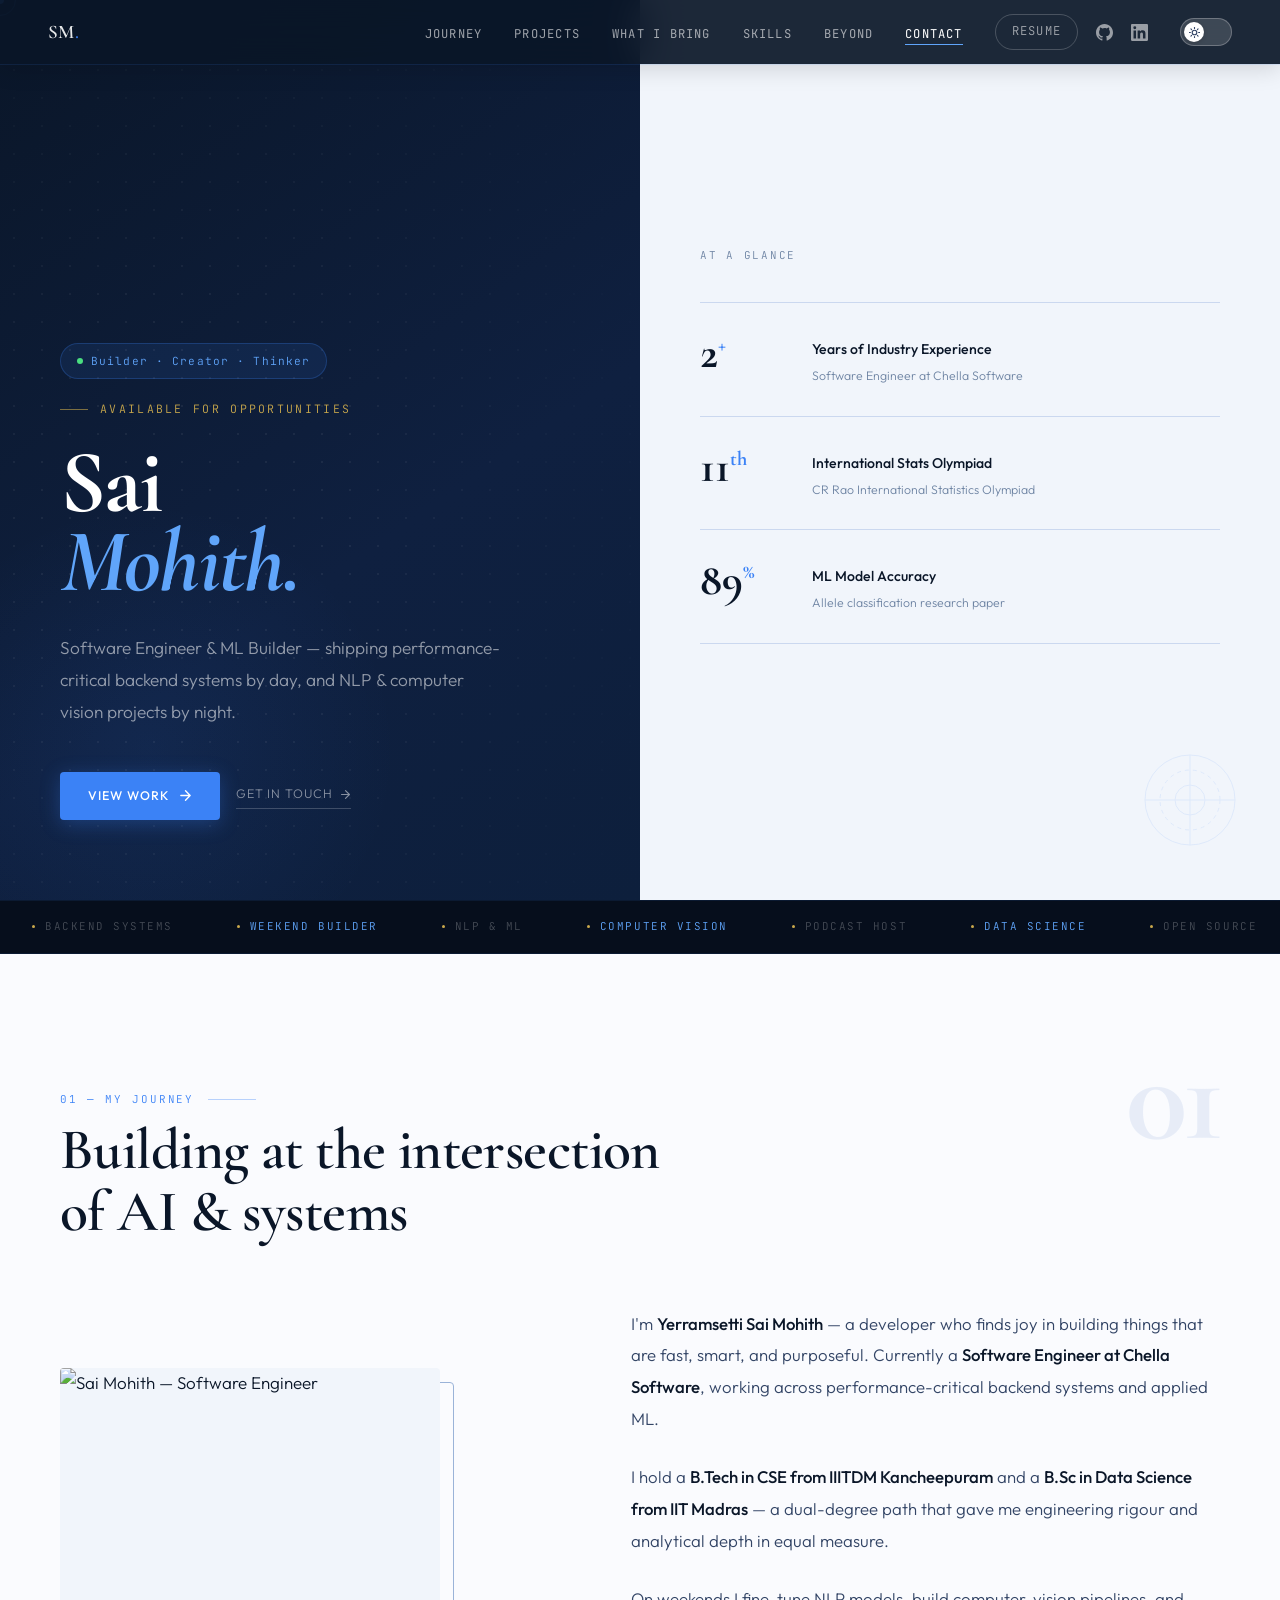
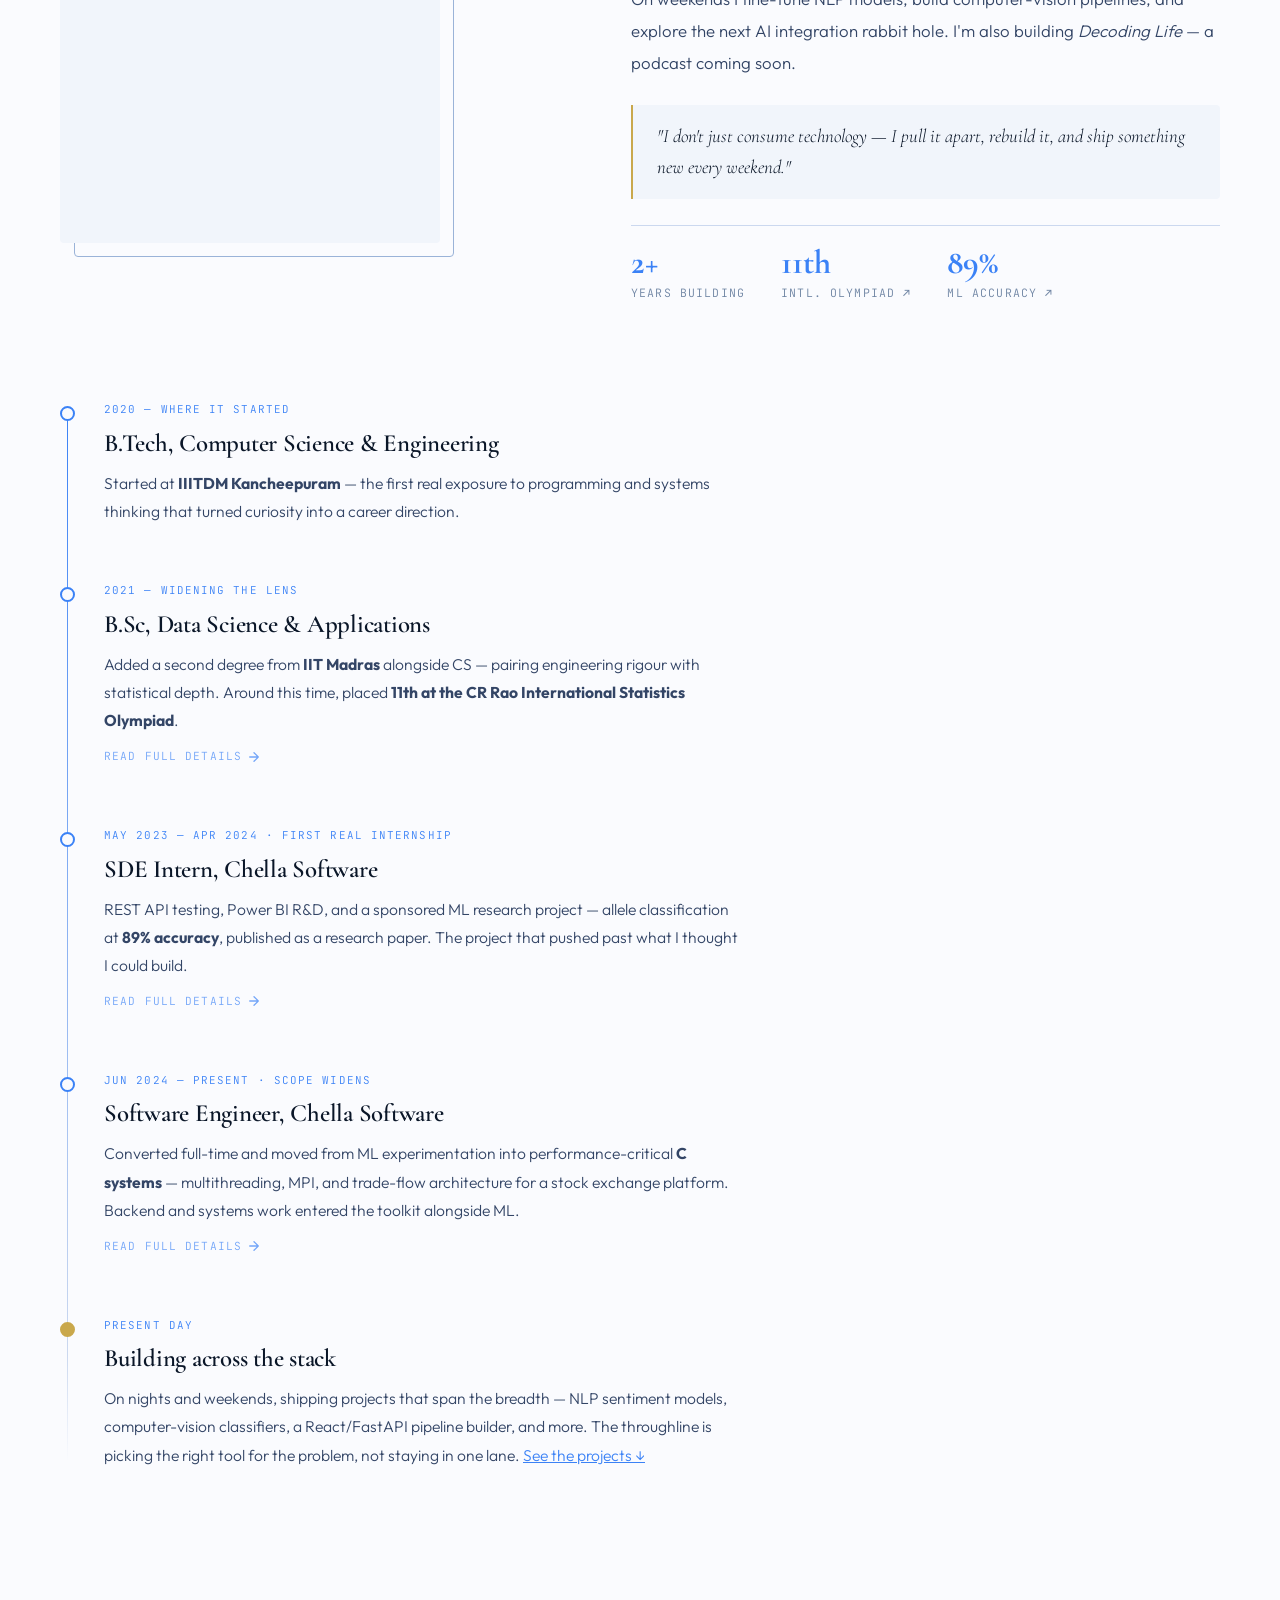
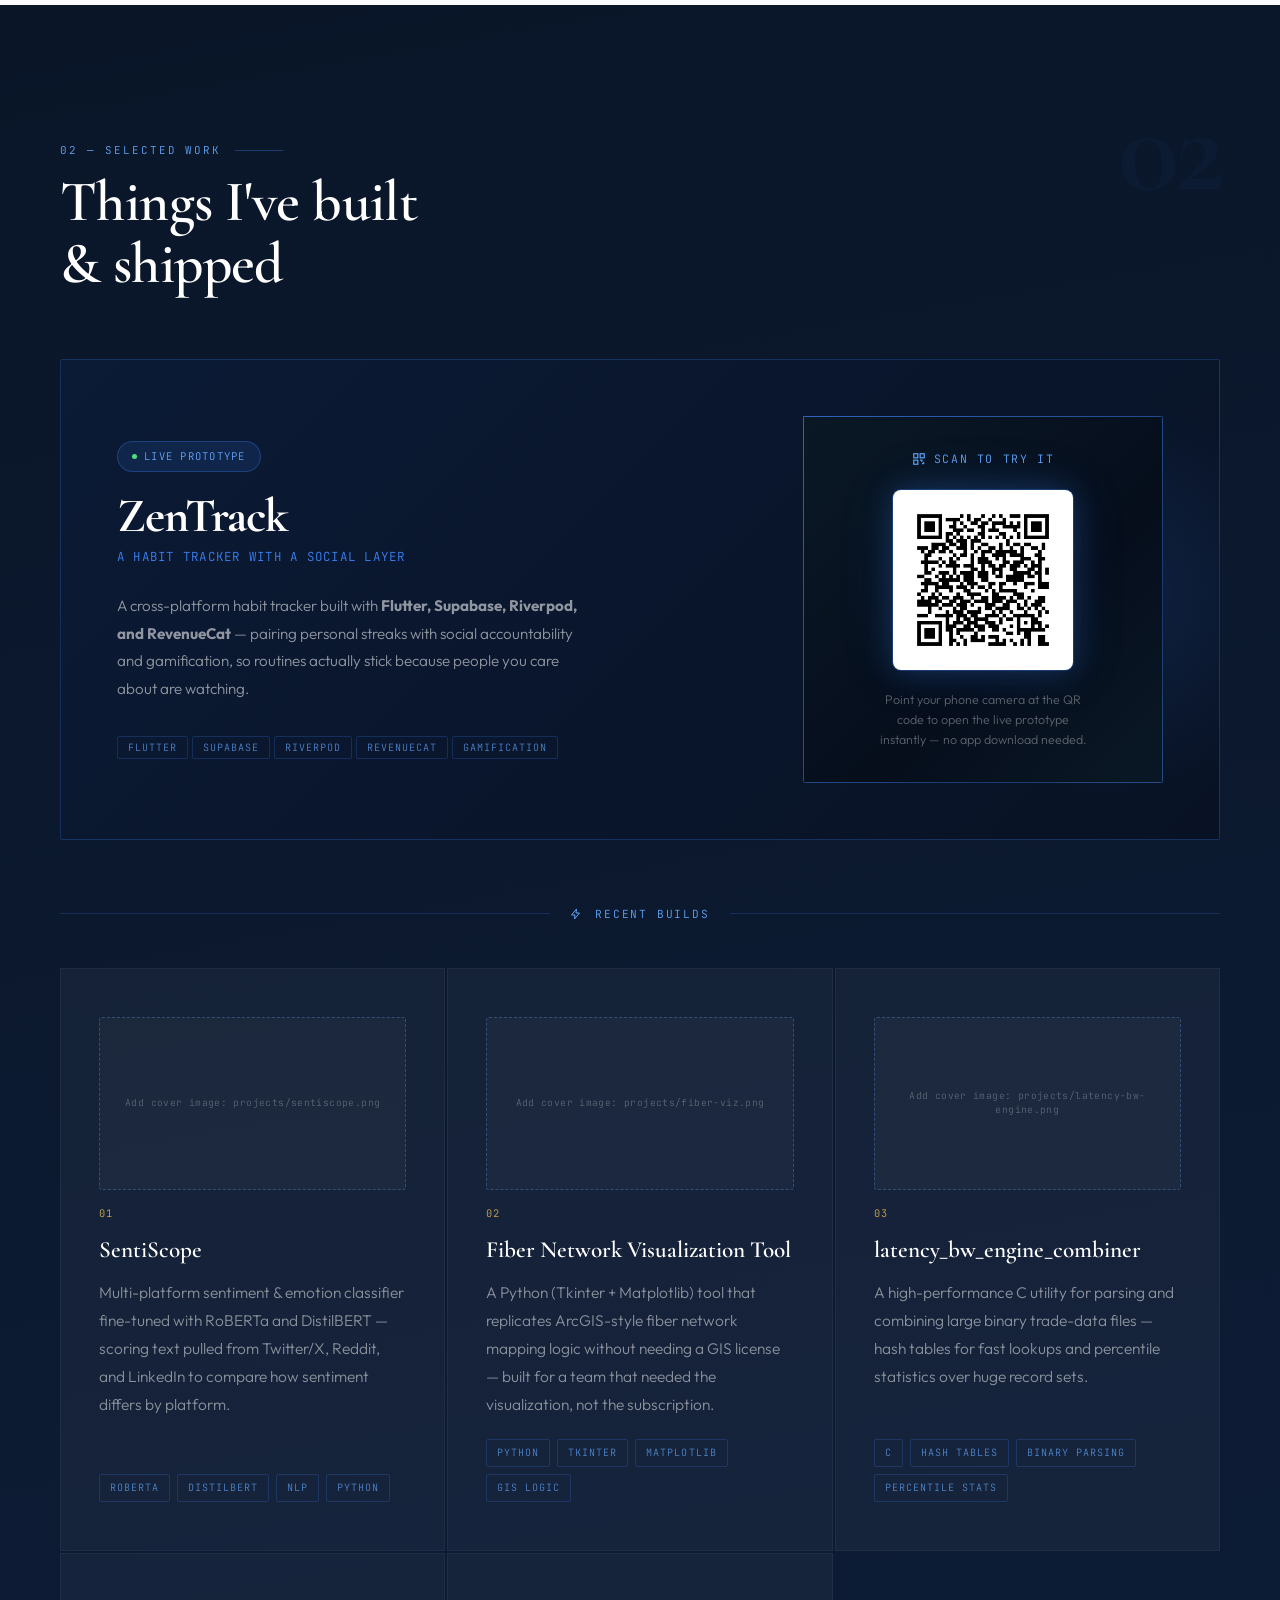
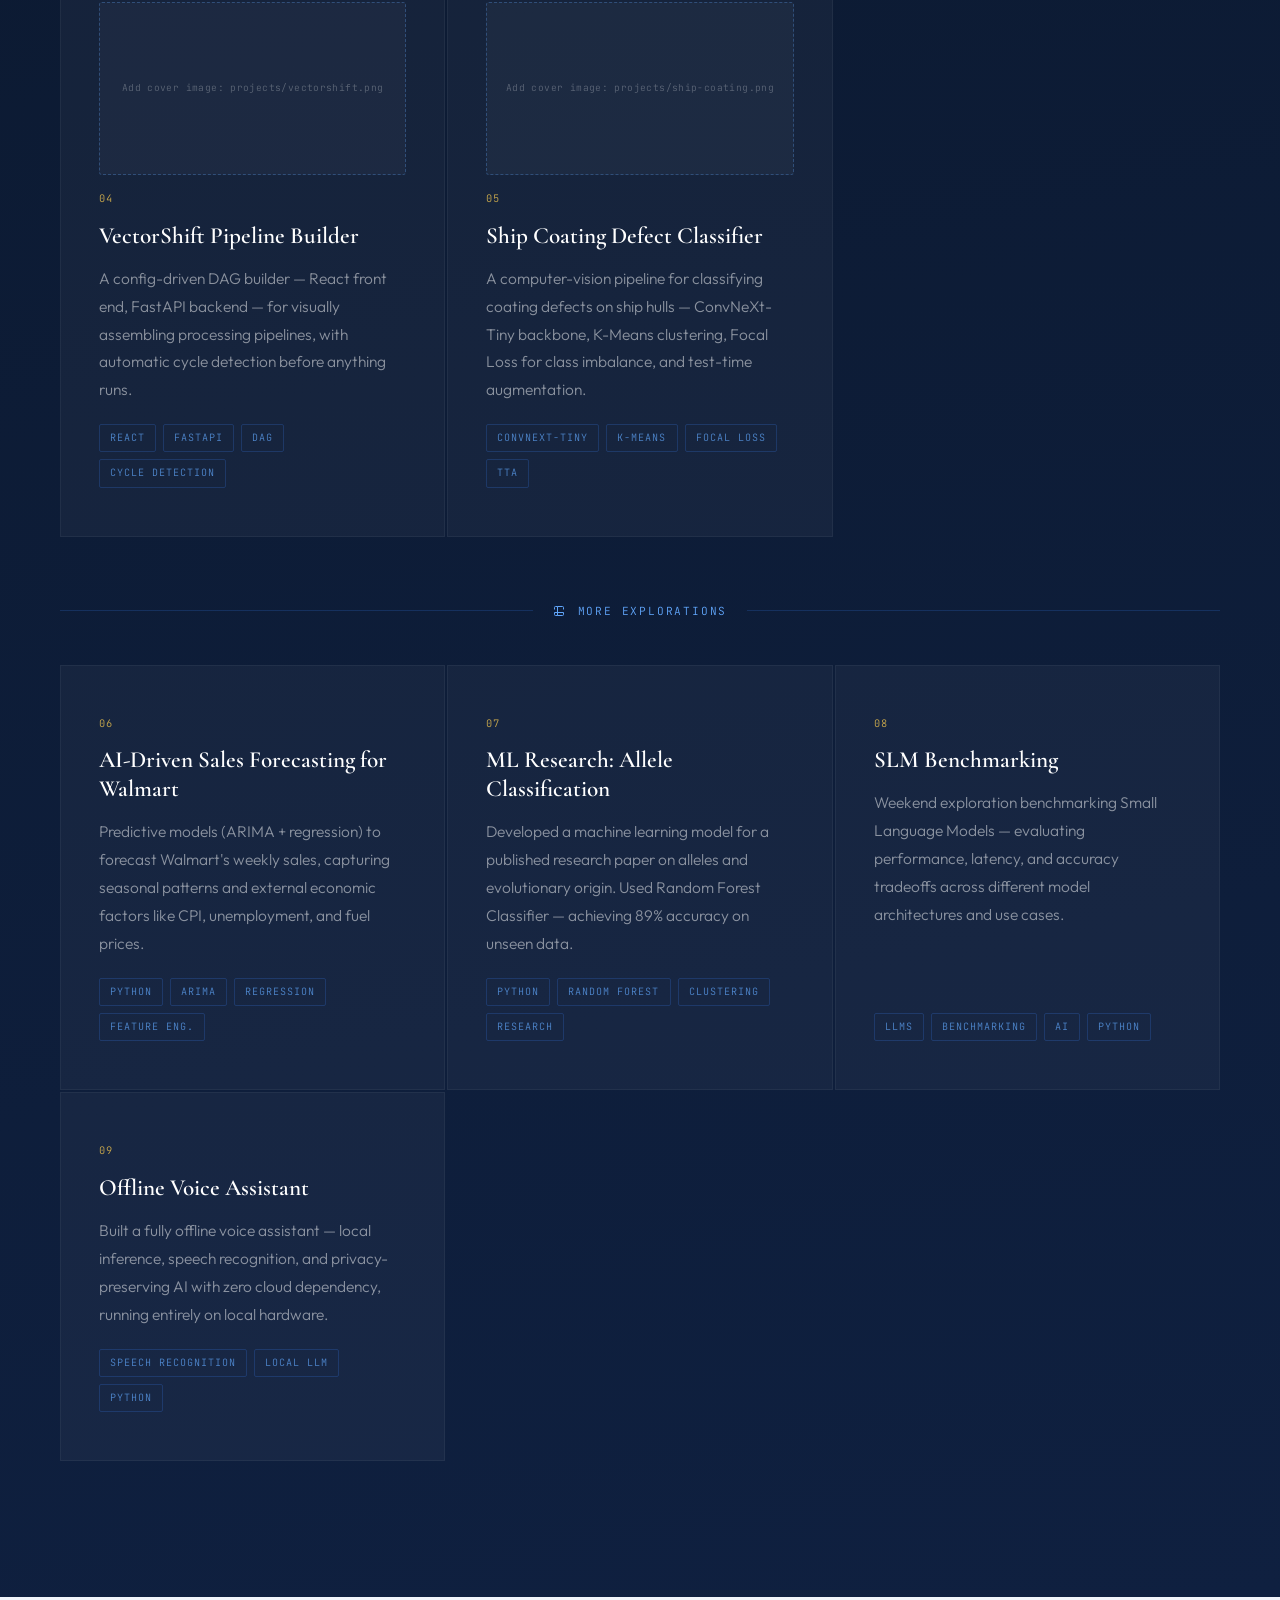
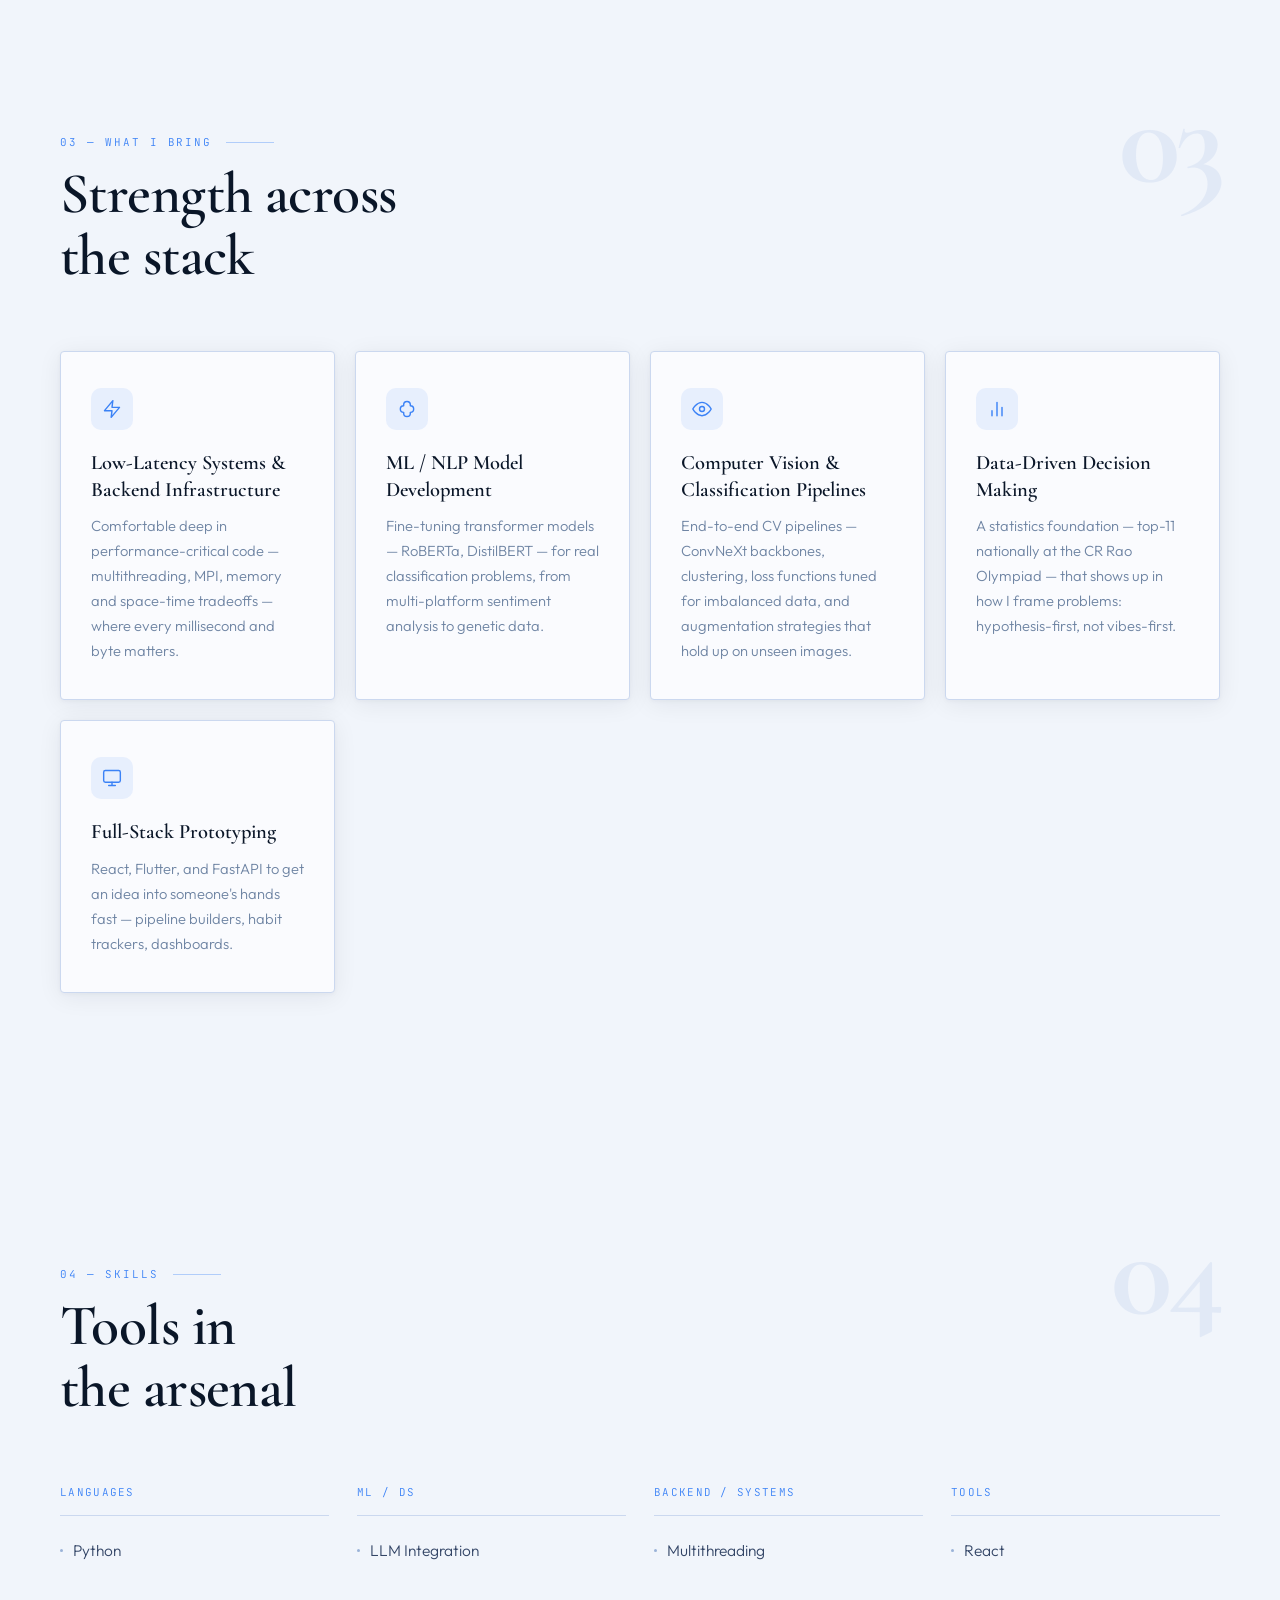
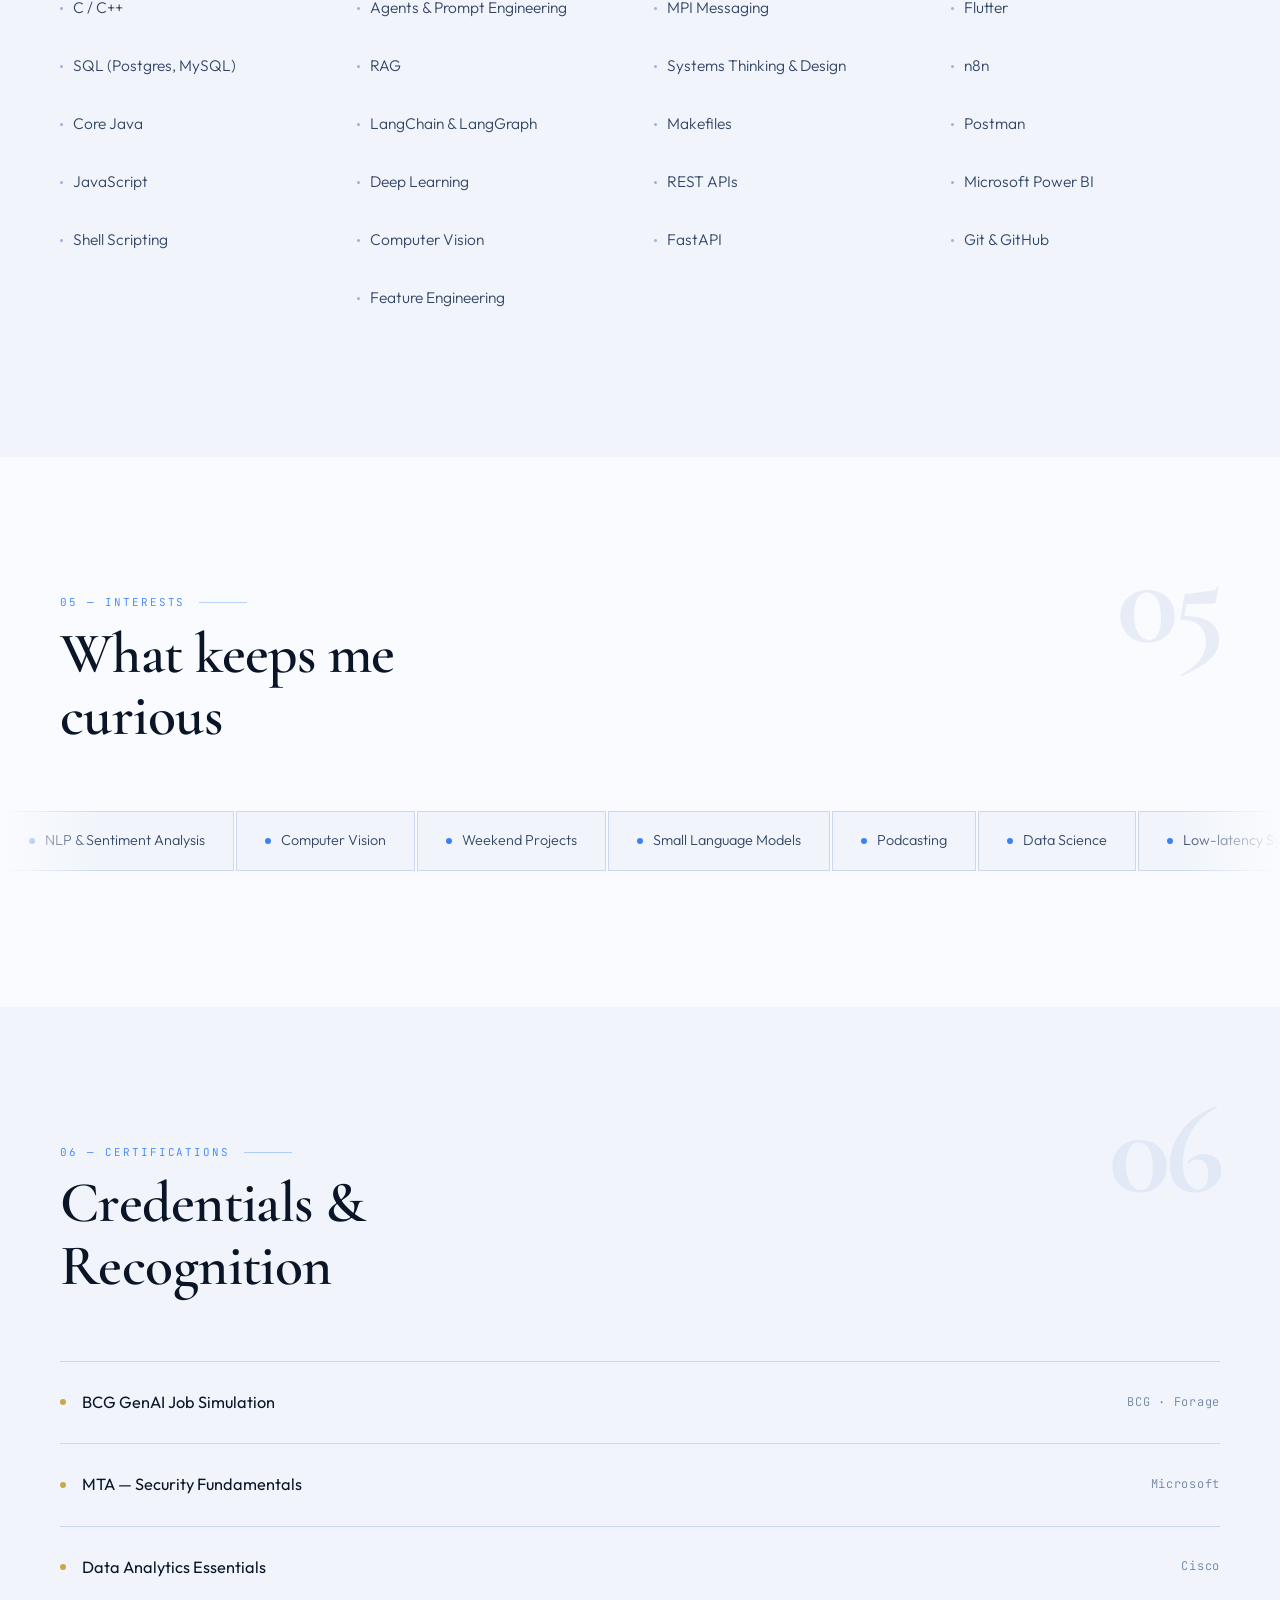
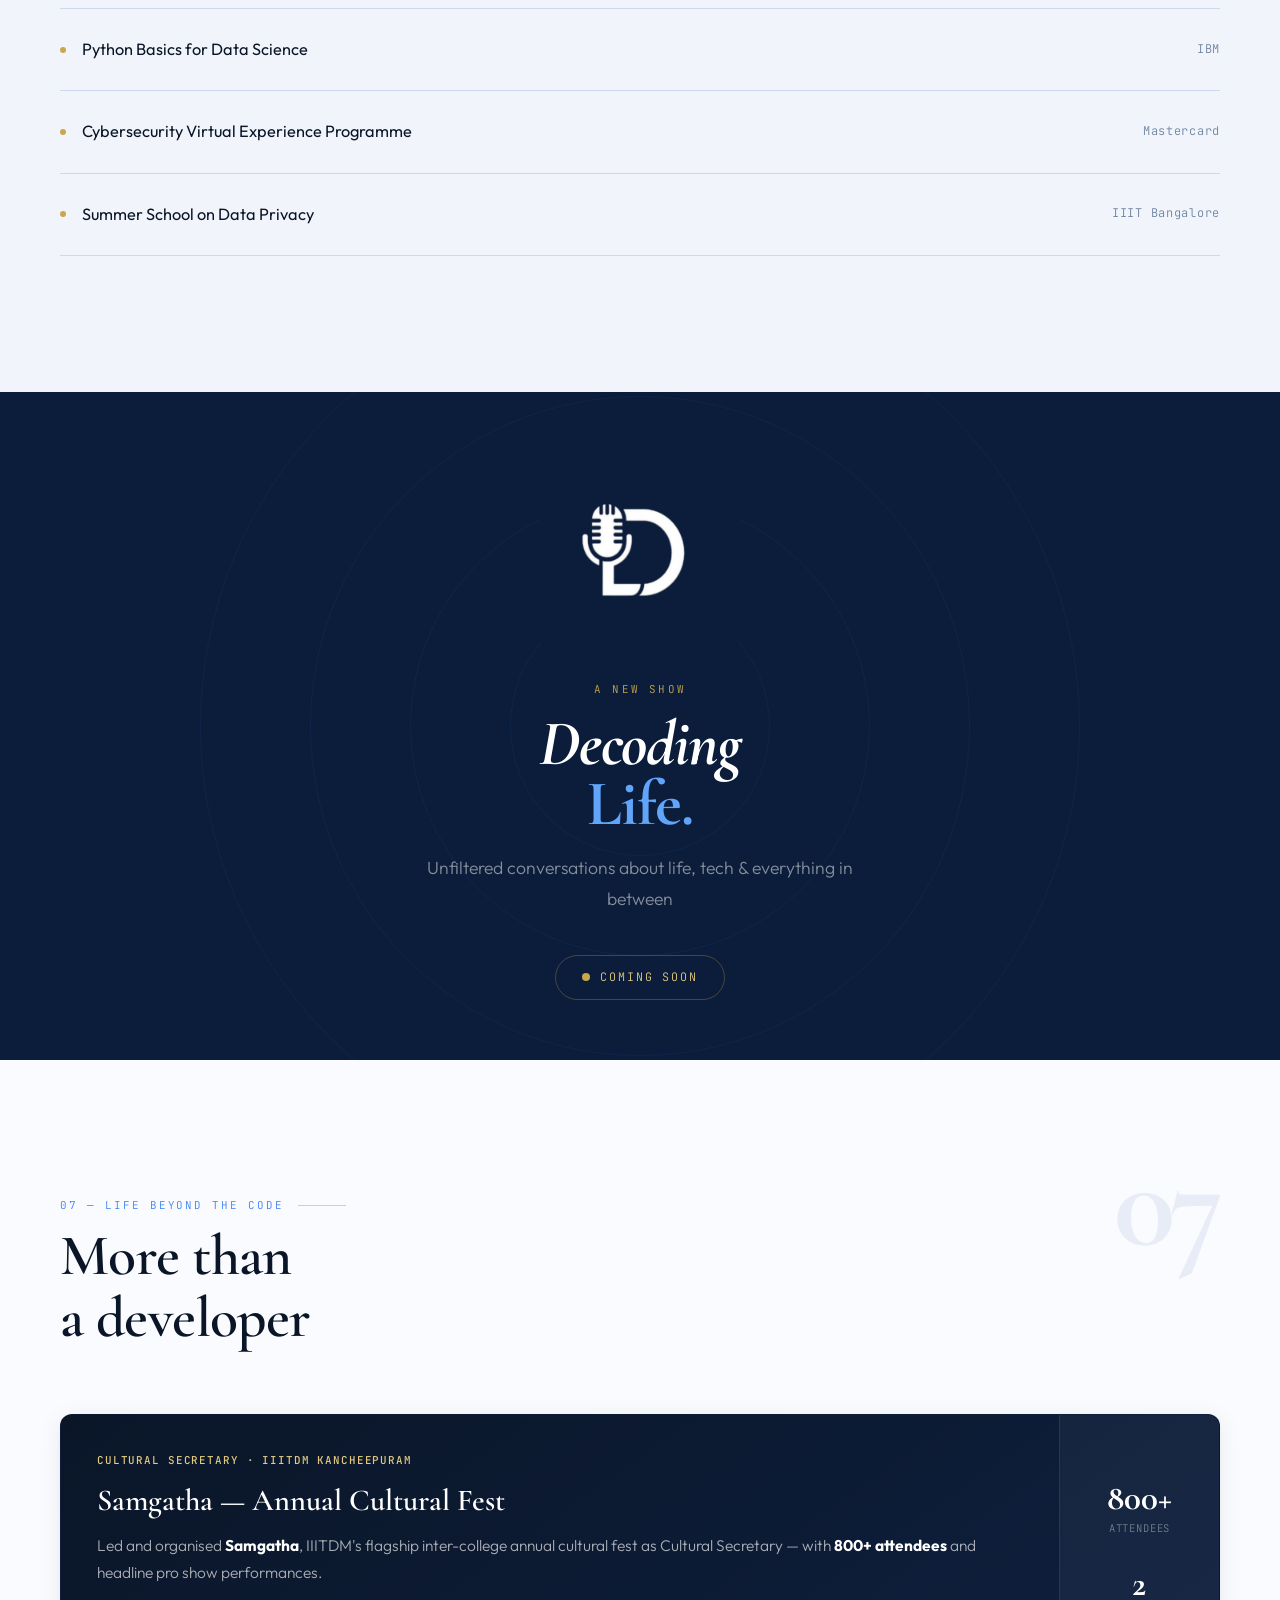
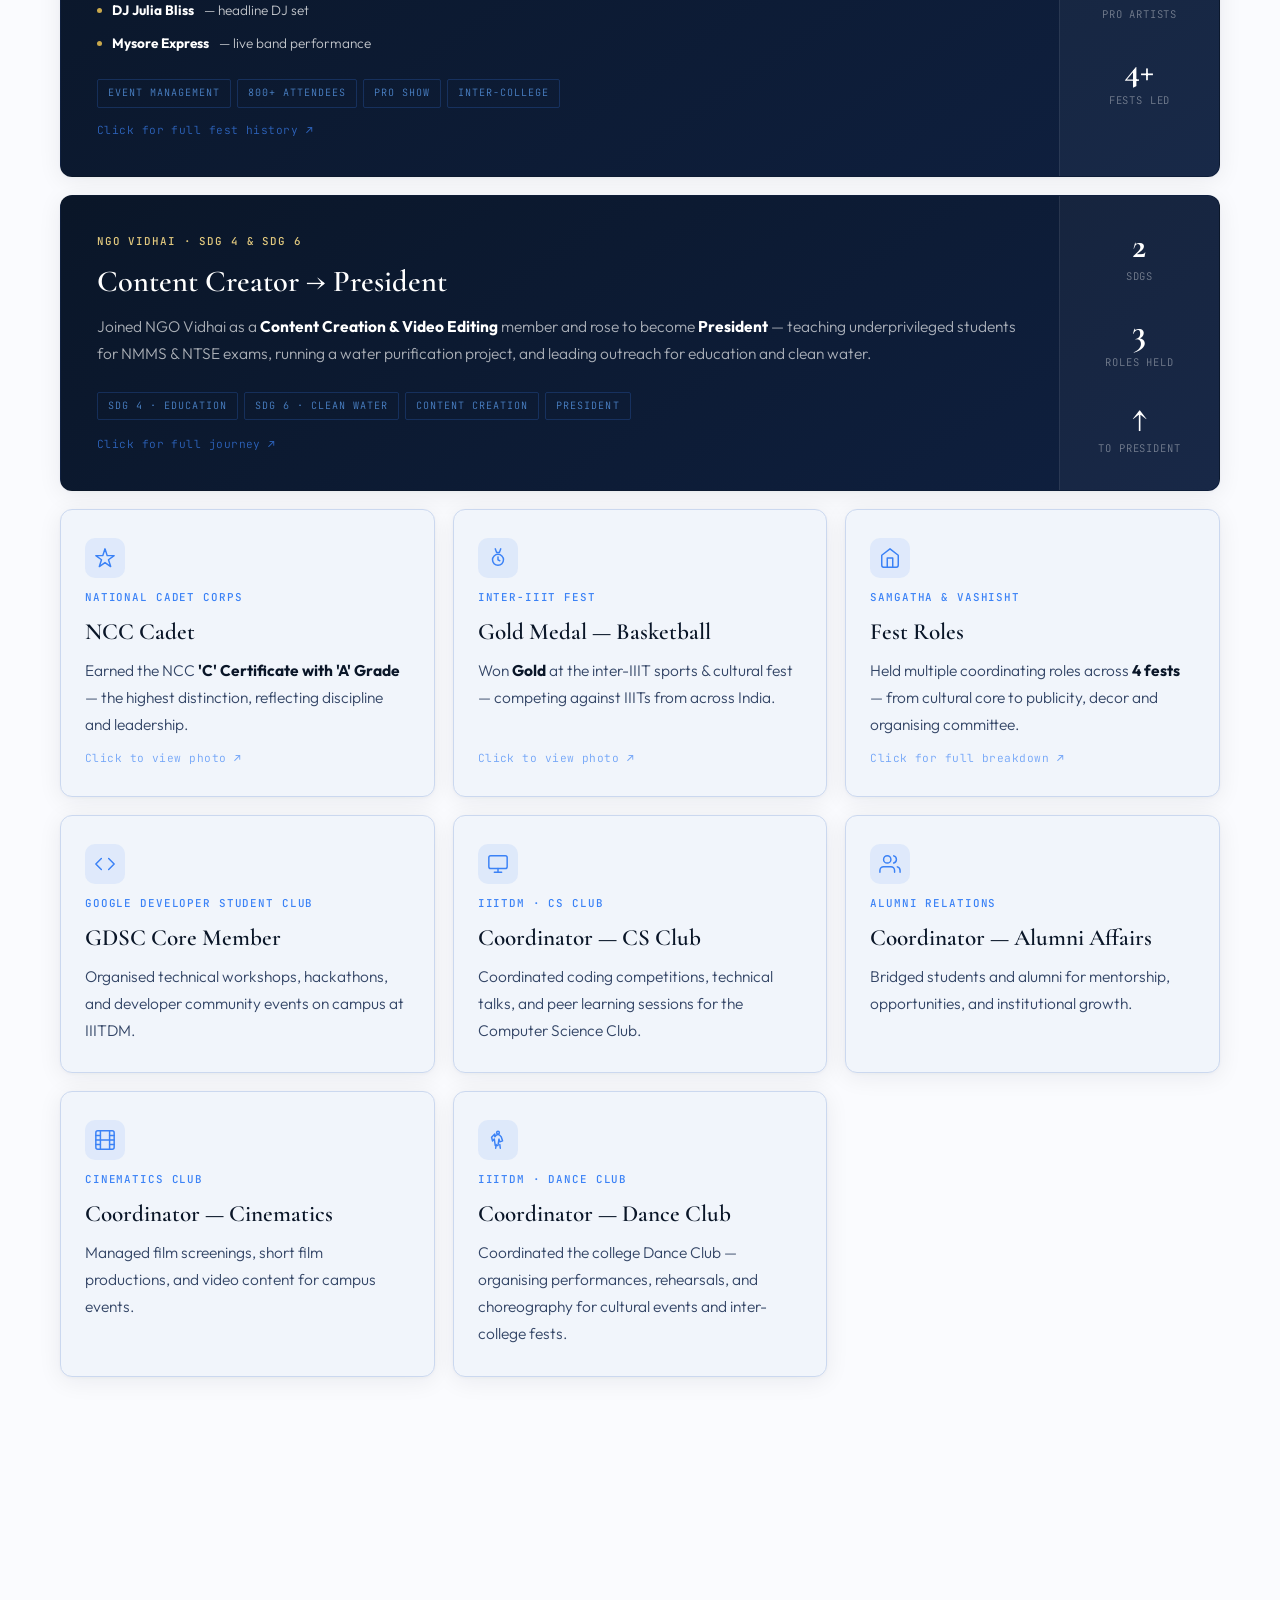
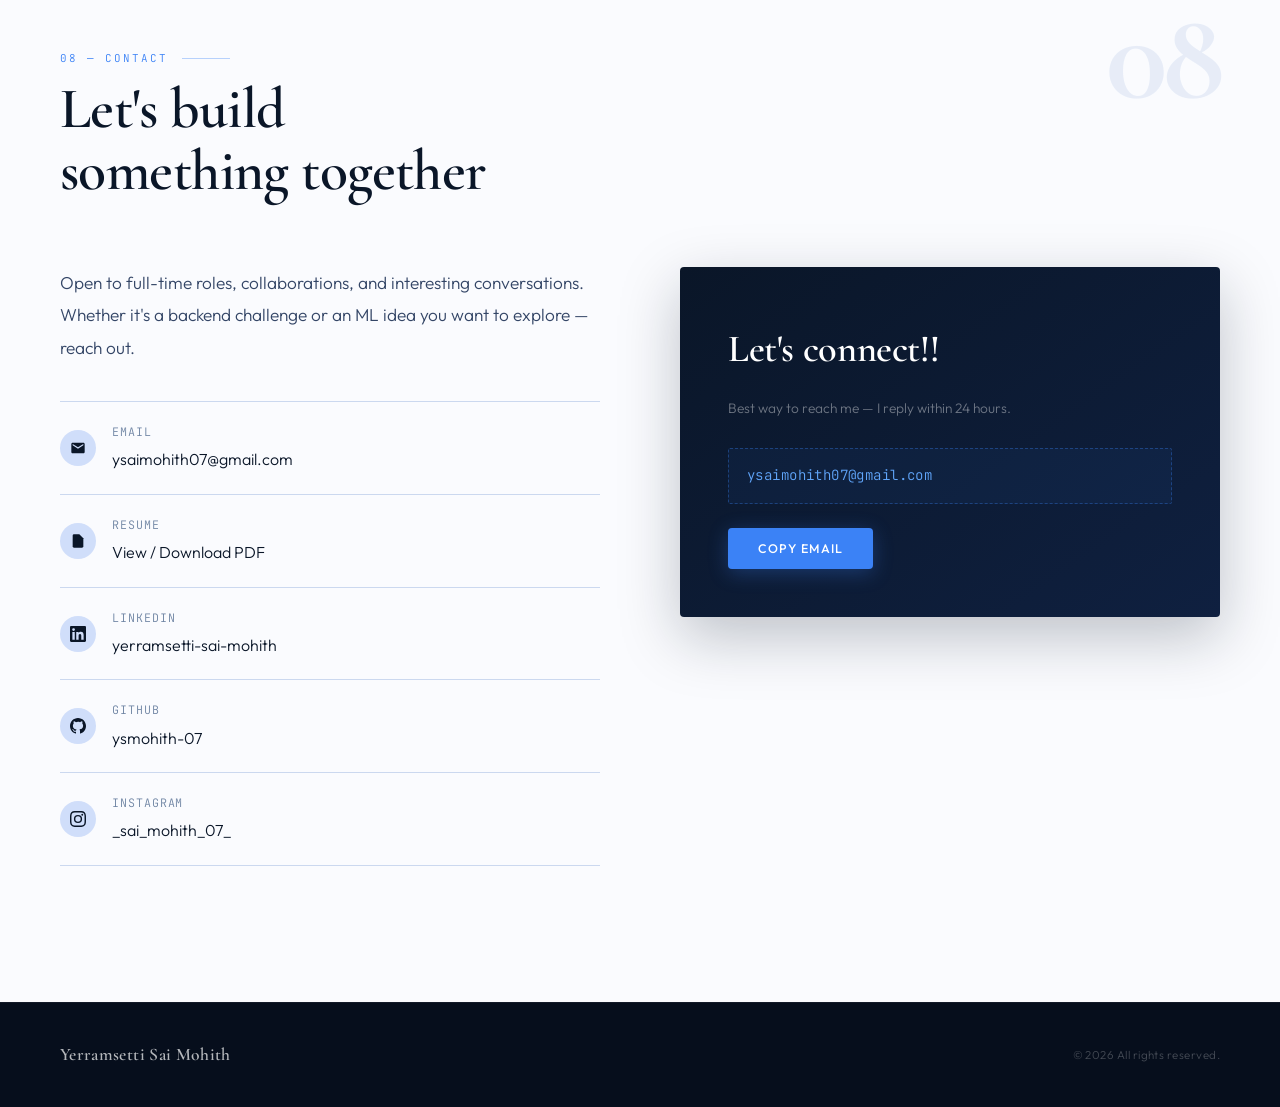
==== commit 13058650: "Redesign portfolio as a single-page site Merge the multi-page site (about/education/experience/proje" ====
--- a/index.html
+++ b/index.html
@@ -6,8 +6,8 @@
   <meta name="theme-color" content="#0A1628"/>
   <meta name="apple-mobile-web-app-capable" content="yes"/>
   <meta name="apple-mobile-web-app-status-bar-style" content="black-translucent"/>
-  <title>Sai Mohith — AI Integration Enthusiast</title>
-  <meta name="description" content="Sai Mohith — AI Integration Enthusiast, Jr. SDE building mission-critical trading systems at Chella Software."/>
+  <title>Sai Mohith — Software Engineer &amp; ML Builder</title>
+  <meta name="description" content="Sai Mohith — Software Engineer at Chella Software and ML/CV builder. Backend systems, NLP, and computer vision projects."/>
   <meta name="robots" content="index, follow"/>
   <link rel="preconnect" href="https://fonts.googleapis.com">
   <link rel="preconnect" href="https://fonts.gstatic.com" crossorigin>
@@ -22,15 +22,24 @@
   <div class="cursor-ring" id="cursorRing"></div>
 
   <nav id="navbar" role="navigation" aria-label="Main navigation">
-    <a href="index.html" class="nav-brand">SM<span>.</span></a>
+    <a href="#hero" class="nav-brand">SM<span>.</span></a>
     <ul class="nav-links" role="list">
-      <li><a href="about.html">About</a></li>
-      <li><a href="education.html">Education</a></li>
-      <li><a href="experience.html">Experience</a></li>
-      <li><a href="projects.html">Projects</a></li>
-      <li><a href="beyond.html">Beyond</a></li>
-      <li><a href="contact.html">Contact</a></li>
+      <li><a href="#journey">Journey</a></li>
+      <li><a href="#projects">Projects</a></li>
+      <li><a href="#bring">What I Bring</a></li>
+      <li><a href="#skills">Skills</a></li>
+      <li><a href="#beyond">Beyond</a></li>
+      <li><a href="#contact">Contact</a></li>
     </ul>
+    <div class="nav-socials">
+      <a href="resume.pdf" class="nav-resume" target="_blank" rel="noopener">Resume</a>
+      <a href="https://github.com/ysmohith-07" target="_blank" rel="noopener" class="nav-icon-link" aria-label="GitHub">
+        <svg width="17" height="17" viewBox="0 0 24 24" fill="currentColor"><path d="M12 0C5.374 0 0 5.373 0 12c0 5.302 3.438 9.8 8.207 11.387.599.111.793-.261.793-.577v-2.234c-3.338.726-4.033-1.416-4.033-1.416-.546-1.387-1.333-1.756-1.333-1.756-1.089-.745.083-.729.083-.729 1.205.084 1.839 1.237 1.839 1.237 1.07 1.834 2.807 1.304 3.492.997.107-.775.418-1.305.762-1.604-2.665-.305-5.467-1.334-5.467-5.931 0-1.311.469-2.381 1.236-3.221-.124-.303-.535-1.524.117-3.176 0 0 1.008-.322 3.301 1.23A11.509 11.509 0 0112 5.803c1.02.005 2.047.138 3.006.404 2.291-1.552 3.297-1.23 3.297-1.23.653 1.653.242 2.874.118 3.176.77.84 1.235 1.911 1.235 3.221 0 4.609-2.807 5.624-5.479 5.921.43.372.823 1.102.823 2.222v3.293c0 .319.192.694.801.576C20.566 21.797 24 17.3 24 12c0-6.627-5.373-12-12-12z"/></svg>
+      </a>
+      <a href="https://www.linkedin.com/in/yerramsetti-sai-mohith/" target="_blank" rel="noopener" class="nav-icon-link" aria-label="LinkedIn">
+        <svg width="17" height="17" viewBox="0 0 24 24" fill="currentColor"><path d="M20.447 20.452h-3.554v-5.569c0-1.328-.027-3.037-1.852-3.037-1.853 0-2.136 1.445-2.136 2.939v5.667H9.351V9h3.414v1.561h.046c.477-.9 1.637-1.85 3.37-1.85 3.601 0 4.267 2.37 4.267 5.455v6.286zM5.337 7.433a2.062 2.062 0 01-2.063-2.065 2.064 2.064 0 112.063 2.065zm1.782 13.019H3.555V9h3.564v11.452zM22.225 0H1.771C.792 0 0 .774 0 1.729v20.542C0 23.227.792 24 1.771 24h20.451C23.2 24 24 23.227 24 22.271V1.729C24 .774 23.2 0 22.222 0h.003z"/></svg>
+      </a>
+    </div>
     <button class="nav-mobile-menu" id="menuBtn" aria-label="Open menu">
       <span></span><span></span><span></span>
     </button>
@@ -46,15 +55,19 @@
 
   <div class="mobile-drawer" id="mobileDrawer">
     <button class="drawer-close" id="drawerClose" aria-label="Close menu"><svg width="14" height="14" viewBox="0 0 16 16" fill="none"><path d="M2 2l12 12M14 2L2 14" stroke="currentColor" stroke-width="1.8" stroke-linecap="round"/></svg></button>
-    <a href="about.html"      onclick="closeDrawer()">About</a>
-    <a href="education.html"  onclick="closeDrawer()">Education</a>
-    <a href="experience.html" onclick="closeDrawer()">Experience</a>
-    <a href="projects.html"   onclick="closeDrawer()">Projects</a>
-    <a href="beyond.html"     onclick="closeDrawer()">Beyond</a>
-    <a href="contact.html"    onclick="closeDrawer()">Contact</a>
+    <a href="#journey"  onclick="closeDrawer()">Journey</a>
+    <a href="#projects" onclick="closeDrawer()">Projects</a>
+    <a href="#bring"    onclick="closeDrawer()">What I Bring</a>
+    <a href="#skills"   onclick="closeDrawer()">Skills</a>
+    <a href="#beyond"   onclick="closeDrawer()">Beyond</a>
+    <a href="#contact"  onclick="closeDrawer()">Contact</a>
+    <a href="resume.pdf" target="_blank" rel="noopener" style="margin-top:8px;">Resume ↗</a>
+    <a href="https://github.com/ysmohith-07" target="_blank" rel="noopener">GitHub ↗</a>
+    <a href="https://www.linkedin.com/in/yerramsetti-sai-mohith/" target="_blank" rel="noopener">LinkedIn ↗</a>
   </div>
 
   <main id="main">
+
 <section id="hero" style="padding:0;" aria-label="Introduction">
     <div class="hero-left">
       <div class="hero-dots"></div>
@@ -63,7 +76,7 @@
         <div class="hero-badge" role="status"><div class="badge-dot" aria-hidden="true"></div>Builder · Creator · Thinker</div>
         <div class="hero-eyebrow" aria-label="Status">Available for opportunities</div>
         <h1 class="hero-name">Sai<br><em>Mohith.</em></h1>
-        <p class="hero-tagline">AI Integration Enthusiast · Jr. SDE building mission-critical systems · Exploring the edges of technology, one weekend project at a time.</p>
+        <p class="hero-tagline">Software Engineer &amp; ML Builder — shipping performance-critical backend systems by day, and NLP &amp; computer vision projects by night.</p>
         <div class="hero-ctas">
           <a href="#projects" class="btn-primary">View Work <svg width="13" height="13" viewBox="0 0 14 14" fill="none" aria-hidden="true"><path d="M2 7h10M7 2l5 5-5 5" stroke="currentColor" stroke-width="1.5" stroke-linecap="round" stroke-linejoin="round"/></svg></a>
           <a href="#contact" class="btn-ghost">Get in touch <svg width="11" height="11" viewBox="0 0 14 14" fill="none" aria-hidden="true"><path d="M2 7h10M7 2l5 5-5 5" stroke="currentColor" stroke-width="1.5" stroke-linecap="round" stroke-linejoin="round"/></svg></a>
@@ -77,7 +90,7 @@
           <div class="stat-big">2<sup>+</sup></div>
           <div class="stat-info">
             <div class="stat-info-title">Years of Industry Experience</div>
-            <div class="stat-info-sub">Full-time SDE at Chella Software</div>
+            <div class="stat-info-sub">Software Engineer at Chella Software</div>
           </div>
         </div>
         <div class="stat-hero clickable" data-dialog="olympiad">
@@ -106,30 +119,593 @@
       </div>
     </div>
   </section>
+
 <div class="creator-band" aria-hidden="true">
     <div class="band-track">
-      <div class="band-item"><div class="band-dot"></div>AI Integration</div>
+      <div class="band-item"><div class="band-dot"></div>Backend Systems</div>
       <div class="band-item hi"><div class="band-dot"></div>Weekend Builder</div>
-      <div class="band-item"><div class="band-dot"></div>Systems Engineer</div>
-      <div class="band-item hi"><div class="band-dot"></div>Data Scientist</div>
+      <div class="band-item"><div class="band-dot"></div>NLP &amp; ML</div>
+      <div class="band-item hi"><div class="band-dot"></div>Computer Vision</div>
       <div class="band-item"><div class="band-dot"></div>Podcast Host</div>
-      <div class="band-item hi"><div class="band-dot"></div>ML Researcher</div>
+      <div class="band-item hi"><div class="band-dot"></div>Data Science</div>
       <div class="band-item"><div class="band-dot"></div>Open Source</div>
       <div class="band-item hi"><div class="band-dot"></div>Decoding Life</div>
       <div class="band-item"><div class="band-dot"></div>Low Latency</div>
       <div class="band-item hi"><div class="band-dot"></div>IIT Madras · IIITDM</div>
-      <div class="band-item"><div class="band-dot"></div>AI Integration</div>
+      <div class="band-item"><div class="band-dot"></div>Backend Systems</div>
       <div class="band-item hi"><div class="band-dot"></div>Weekend Builder</div>
-      <div class="band-item"><div class="band-dot"></div>Systems Engineer</div>
-      <div class="band-item hi"><div class="band-dot"></div>Data Scientist</div>
+      <div class="band-item"><div class="band-dot"></div>NLP &amp; ML</div>
+      <div class="band-item hi"><div class="band-dot"></div>Computer Vision</div>
       <div class="band-item"><div class="band-dot"></div>Podcast Host</div>
-      <div class="band-item hi"><div class="band-dot"></div>ML Researcher</div>
+      <div class="band-item hi"><div class="band-dot"></div>Data Science</div>
       <div class="band-item"><div class="band-dot"></div>Open Source</div>
       <div class="band-item hi"><div class="band-dot"></div>Decoding Life</div>
       <div class="band-item"><div class="band-dot"></div>Low Latency</div>
       <div class="band-item hi"><div class="band-dot"></div>IIT Madras · IIITDM</div>
     </div>
   </div>
+
+<section id="journey" aria-labelledby="journey-heading">
+    <div class="watermark">01</div>
+    <div class="reveal journey-intro">
+      <div class="sec-label">01 — My Journey</div>
+      <h2 class="sec-title">Building at the intersection<br>of AI &amp; systems</h2>
+      <div class="about-grid" style="margin-top:56px;">
+        <div class="about-img-frame reveal">
+          <img src="profile.jpg" alt="Sai Mohith — Software Engineer" loading="lazy"/>
+        </div>
+        <div class="about-texts reveal">
+          <p class="about-bio">I'm <strong>Yerramsetti Sai Mohith</strong> — a developer who finds joy in building things that are fast, smart, and purposeful. Currently a <strong>Software Engineer at Chella Software</strong>, working across performance-critical backend systems and applied ML.</p>
+          <p class="about-bio">I hold a <strong>B.Tech in CSE from IIITDM Kancheepuram</strong> and a <strong>B.Sc in Data Science from IIT Madras</strong> — a dual-degree path that gave me engineering rigour and analytical depth in equal measure.</p>
+          <p class="about-bio">On weekends I fine-tune NLP models, build computer-vision pipelines, and explore the next AI integration rabbit hole. I'm also building <em>Decoding Life</em> — a podcast coming soon.</p>
+          <div class="pull-quote">"I don't just consume technology — I pull it apart, rebuild it, and ship something new every weekend."</div>
+          <div class="stats-mini">
+            <div class="stat-mini"><div class="stat-mini-num">2+</div><div class="stat-mini-label">Years building</div></div>
+            <div class="stat-mini clickable" data-dialog="olympiad"><div class="stat-mini-num">11th</div><div class="stat-mini-label">Intl. Olympiad ↗</div></div>
+            <div class="stat-mini clickable" data-dialog="ml"><div class="stat-mini-num">89%</div><div class="stat-mini-label">ML accuracy ↗</div></div>
+          </div>
+        </div>
+      </div>
+    </div>
+
+    <div class="timeline reveal">
+
+      <div class="timeline-item">
+        <div class="timeline-dot"></div>
+        <div class="timeline-period">2020 — Where it started</div>
+        <h3 class="timeline-title">B.Tech, Computer Science &amp; Engineering</h3>
+        <p class="timeline-desc">Started at <strong>IIITDM Kancheepuram</strong> — the first real exposure to programming and systems thinking that turned curiosity into a career direction.</p>
+      </div>
+
+      <div class="timeline-item clickable" data-dialog="olympiad" tabindex="0" role="button" aria-label="View full details on the Statistics Olympiad">
+        <div class="timeline-dot"></div>
+        <div class="timeline-period">2021 — Widening the lens</div>
+        <h3 class="timeline-title">B.Sc, Data Science &amp; Applications</h3>
+        <p class="timeline-desc">Added a second degree from <strong>IIT Madras</strong> alongside CS — pairing engineering rigour with statistical depth. Around this time, placed <strong>11th at the CR Rao International Statistics Olympiad</strong>.</p>
+        <div class="timeline-read-more">Read full details <svg width="12" height="12" viewBox="0 0 14 14" fill="none"><path d="M2 7h10M7 2l5 5-5 5" stroke="currentColor" stroke-width="1.5" stroke-linecap="round" stroke-linejoin="round"/></svg></div>
+      </div>
+
+      <div class="timeline-item" data-expdialog="intern" tabindex="0" role="button" aria-label="View full details for SDE Intern role">
+        <div class="timeline-dot"></div>
+        <div class="timeline-period">May 2023 — Apr 2024 · First real internship</div>
+        <h3 class="timeline-title">SDE Intern, Chella Software</h3>
+        <p class="timeline-desc">REST API testing, Power BI R&amp;D, and a sponsored ML research project — allele classification at <strong>89% accuracy</strong>, published as a research paper. The project that pushed past what I thought I could build.</p>
+        <div class="timeline-read-more">Read full details <svg width="12" height="12" viewBox="0 0 14 14" fill="none"><path d="M2 7h10M7 2l5 5-5 5" stroke="currentColor" stroke-width="1.5" stroke-linecap="round" stroke-linejoin="round"/></svg></div>
+      </div>
+
+      <div class="timeline-item" data-expdialog="fulltime" tabindex="0" role="button" aria-label="View full details for Software Engineer role">
+        <div class="timeline-dot"></div>
+        <div class="timeline-period">Jun 2024 — Present · Scope widens</div>
+        <h3 class="timeline-title">Software Engineer, Chella Software</h3>
+        <p class="timeline-desc">Converted full-time and moved from ML experimentation into performance-critical <strong>C systems</strong> — multithreading, MPI, and trade-flow architecture for a stock exchange platform. Backend and systems work entered the toolkit alongside ML.</p>
+        <div class="timeline-read-more">Read full details <svg width="12" height="12" viewBox="0 0 14 14" fill="none"><path d="M2 7h10M7 2l5 5-5 5" stroke="currentColor" stroke-width="1.5" stroke-linecap="round" stroke-linejoin="round"/></svg></div>
+      </div>
+
+      <div class="timeline-item">
+        <div class="timeline-dot"></div>
+        <div class="timeline-period">Present day</div>
+        <h3 class="timeline-title">Building across the stack</h3>
+        <p class="timeline-desc">On nights and weekends, shipping projects that span the breadth — NLP sentiment models, computer-vision classifiers, a React/FastAPI pipeline builder, and more. The throughline is picking the right tool for the problem, not staying in one lane. <a href="#projects" style="color:var(--blue);">See the projects ↓</a></p>
+      </div>
+
+    </div>
+  </section>
+
+<section id="projects">
+    <div class="watermark">02</div>
+    <div class="reveal">
+      <div class="sec-label">02 — Selected Work</div>
+      <h2 class="sec-title">Things I've built<br>&amp; shipped</h2>
+    </div>
+
+    <!-- ZENTRACK SPOTLIGHT — featured first -->
+    <div class="zen-subsection reveal">
+      <div class="zen-spotlight">
+        <div class="zen-spot-left">
+          <div class="zen-spot-badge"><div class="zen-featured-badge-dot"></div>Live Prototype</div>
+          <h3 class="zen-spot-title">ZenTrack</h3>
+          <p class="zen-spot-tagline">A habit tracker with a social layer</p>
+          <p class="zen-spot-desc">A cross-platform habit tracker built with <strong>Flutter, Supabase, Riverpod, and RevenueCat</strong> — pairing personal streaks with social accountability and gamification, so routines actually stick because people you care about are watching.</p>
+          <div class="zen-spot-tags">
+            <span class="proj-tag">Flutter</span>
+            <span class="proj-tag">Supabase</span>
+            <span class="proj-tag">Riverpod</span>
+            <span class="proj-tag">RevenueCat</span>
+            <span class="proj-tag">Gamification</span>
+          </div>
+        </div>
+        <div class="zen-spot-right">
+          <div class="zen-qr-card zen-card">
+            <div class="zen-qr-card-label">
+              <svg width="14" height="14" viewBox="0 0 24 24" fill="none" stroke="currentColor" stroke-width="2"><rect x="3" y="3" width="7" height="7"/><rect x="14" y="3" width="7" height="7"/><rect x="3" y="14" width="7" height="7"/><path d="M14 14h3v3M17 20h3M20 17v3"/></svg>
+              Scan to try it
+            </div>
+            <div class="zen-qr-ring">
+              <img src="website_qr.png" alt="ZenTrack QR Code"/>
+            </div>
+            <div class="zen-qr-card-sub">Point your phone camera at the QR code to open the live prototype instantly — no app download needed.</div>
+          </div>
+        </div>
+      </div>
+    </div>
+
+    <!-- RECENT BUILDS -->
+    <div class="sec-divider reveal" style="margin-top:64px;">
+      <div class="sec-divider-line"></div>
+      <div class="sec-divider-tag">
+        <svg width="12" height="12" viewBox="0 0 24 24" fill="none" stroke="currentColor" stroke-width="2" style="vertical-align:-2px;margin-right:4px;"><path d="M13 2L3 14h7l-1 8 10-12h-7l1-8z"/></svg>
+        Recent Builds
+      </div>
+      <div class="sec-divider-line"></div>
+    </div>
+
+    <div class="projects-grid reveal">
+      <div class="proj-card">
+        <div class="proj-visual" data-label="Add cover image: projects/sentiscope.png"><img src="projects/sentiscope.png" alt="SentiScope preview" onerror="this.parentElement.classList.add('no-img');this.remove()"></div>
+        <div class="proj-num">01</div>
+        <div class="proj-corner">NLP</div>
+        <div class="proj-title">SentiScope</div>
+        <div class="proj-desc">Multi-platform sentiment &amp; emotion classifier fine-tuned with RoBERTa and DistilBERT — scoring text pulled from Twitter/X, Reddit, and LinkedIn to compare how sentiment differs by platform.</div>
+        <div class="proj-tags"><span class="proj-tag">RoBERTa</span><span class="proj-tag">DistilBERT</span><span class="proj-tag">NLP</span><span class="proj-tag">Python</span></div>
+      </div>
+      <div class="proj-card">
+        <div class="proj-visual" data-label="Add cover image: projects/fiber-viz.png"><img src="projects/fiber-viz.png" alt="Fiber network visualization tool preview" onerror="this.parentElement.classList.add('no-img');this.remove()"></div>
+        <div class="proj-num">02</div>
+        <div class="proj-corner">Tooling</div>
+        <div class="proj-title">Fiber Network Visualization Tool</div>
+        <div class="proj-desc">A Python (Tkinter + Matplotlib) tool that replicates ArcGIS-style fiber network mapping logic without needing a GIS license — built for a team that needed the visualization, not the subscription.</div>
+        <div class="proj-tags"><span class="proj-tag">Python</span><span class="proj-tag">Tkinter</span><span class="proj-tag">Matplotlib</span><span class="proj-tag">GIS Logic</span></div>
+      </div>
+      <div class="proj-card">
+        <div class="proj-visual" data-label="Add cover image: projects/latency-bw-engine.png"><img src="projects/latency-bw-engine.png" alt="latency_bw_engine_combiner preview" onerror="this.parentElement.classList.add('no-img');this.remove()"></div>
+        <div class="proj-num">03</div>
+        <div class="proj-corner">Systems</div>
+        <div class="proj-title">latency_bw_engine_combiner</div>
+        <div class="proj-desc">A high-performance C utility for parsing and combining large binary trade-data files — hash tables for fast lookups and percentile statistics over huge record sets.</div>
+        <div class="proj-tags"><span class="proj-tag">C</span><span class="proj-tag">Hash Tables</span><span class="proj-tag">Binary Parsing</span><span class="proj-tag">Percentile Stats</span></div>
+      </div>
+      <div class="proj-card">
+        <div class="proj-visual" data-label="Add cover image: projects/vectorshift.png"><img src="projects/vectorshift.png" alt="VectorShift pipeline builder preview" onerror="this.parentElement.classList.add('no-img');this.remove()"></div>
+        <div class="proj-num">04</div>
+        <div class="proj-corner">Full-Stack</div>
+        <div class="proj-title">VectorShift Pipeline Builder</div>
+        <div class="proj-desc">A config-driven DAG builder — React front end, FastAPI backend — for visually assembling processing pipelines, with automatic cycle detection before anything runs.</div>
+        <div class="proj-tags"><span class="proj-tag">React</span><span class="proj-tag">FastAPI</span><span class="proj-tag">DAG</span><span class="proj-tag">Cycle Detection</span></div>
+      </div>
+      <div class="proj-card">
+        <div class="proj-visual" data-label="Add cover image: projects/ship-coating.png"><img src="projects/ship-coating.png" alt="Ship coating defect classifier preview" onerror="this.parentElement.classList.add('no-img');this.remove()"></div>
+        <div class="proj-num">05</div>
+        <div class="proj-corner">Computer Vision</div>
+        <div class="proj-title">Ship Coating Defect Classifier</div>
+        <div class="proj-desc">A computer-vision pipeline for classifying coating defects on ship hulls — ConvNeXt-Tiny backbone, K-Means clustering, Focal Loss for class imbalance, and test-time augmentation.</div>
+        <div class="proj-tags"><span class="proj-tag">ConvNeXt-Tiny</span><span class="proj-tag">K-Means</span><span class="proj-tag">Focal Loss</span><span class="proj-tag">TTA</span></div>
+      </div>
+    </div>
+
+    <!-- MORE EXPLORATIONS -->
+    <div class="sec-divider reveal" style="margin-top:64px;">
+      <div class="sec-divider-line"></div>
+      <div class="sec-divider-tag">
+        <svg width="12" height="12" viewBox="0 0 24 24" fill="none" stroke="currentColor" stroke-width="2" style="vertical-align:-2px;margin-right:4px;"><path d="M9 3H5a2 2 0 00-2 2v4m6-6h10a2 2 0 012 2v4M9 3v18m0 0h10a2 2 0 002-2v-4M9 21H5a2 2 0 01-2-2v-4m0 0h18"/></svg>
+        More Explorations
+      </div>
+      <div class="sec-divider-line"></div>
+    </div>
+
+    <div class="projects-grid reveal">
+      <div class="proj-card">
+        <div class="proj-num">06</div>
+        <div class="proj-corner">Forecasting</div>
+        <div class="proj-title">AI-Driven Sales Forecasting for Walmart</div>
+        <div class="proj-desc">Predictive models (ARIMA + regression) to forecast Walmart's weekly sales, capturing seasonal patterns and external economic factors like CPI, unemployment, and fuel prices.</div>
+        <div class="proj-tags"><span class="proj-tag">Python</span><span class="proj-tag">ARIMA</span><span class="proj-tag">Regression</span><span class="proj-tag">Feature Eng.</span></div>
+      </div>
+      <div class="proj-card">
+        <div class="proj-num">07</div>
+        <div class="proj-corner">Research</div>
+        <div class="proj-title">ML Research: Allele Classification</div>
+        <div class="proj-desc">Developed a machine learning model for a published research paper on alleles and evolutionary origin. Used Random Forest Classifier — achieving 89% accuracy on unseen data.</div>
+        <div class="proj-tags"><span class="proj-tag">Python</span><span class="proj-tag">Random Forest</span><span class="proj-tag">Clustering</span><span class="proj-tag">Research</span></div>
+      </div>
+      <div class="proj-card">
+        <div class="proj-num">08</div>
+        <div class="proj-corner">Exploration</div>
+        <div class="proj-title">SLM Benchmarking</div>
+        <div class="proj-desc">Weekend exploration benchmarking Small Language Models — evaluating performance, latency, and accuracy tradeoffs across different model architectures and use cases.</div>
+        <div class="proj-tags"><span class="proj-tag">LLMs</span><span class="proj-tag">Benchmarking</span><span class="proj-tag">AI</span><span class="proj-tag">Python</span></div>
+      </div>
+      <div class="proj-card">
+        <div class="proj-num">09</div>
+        <div class="proj-corner">Systems</div>
+        <div class="proj-title">Offline Voice Assistant</div>
+        <div class="proj-desc">Built a fully offline voice assistant — local inference, speech recognition, and privacy-preserving AI with zero cloud dependency, running entirely on local hardware.</div>
+        <div class="proj-tags"><span class="proj-tag">Speech Recognition</span><span class="proj-tag">Local LLM</span><span class="proj-tag">Python</span></div>
+      </div>
+    </div>
+  </section>
+
+<section id="bring">
+    <div class="watermark">03</div>
+    <div class="reveal">
+      <div class="sec-label">03 — What I Bring</div>
+      <h2 class="sec-title">Strength across<br>the stack</h2>
+    </div>
+    <div class="bring-grid reveal">
+      <div class="bring-card">
+        <div class="bring-icon"><svg width="20" height="20" viewBox="0 0 24 24" fill="none" stroke="currentColor" stroke-width="1.7" stroke-linecap="round" stroke-linejoin="round"><polyline points="13 2 3 14 12 14 11 22 21 10 12 10 13 2"/></svg></div>
+        <div class="bring-title">Low-Latency Systems &amp; Backend Infrastructure</div>
+        <div class="bring-desc">Comfortable deep in performance-critical code — multithreading, MPI, memory and space-time tradeoffs — where every millisecond and byte matters.</div>
+      </div>
+      <div class="bring-card">
+        <div class="bring-icon"><svg width="20" height="20" viewBox="0 0 24 24" fill="none" stroke="currentColor" stroke-width="1.7" stroke-linecap="round" stroke-linejoin="round"><path d="M12 3a4 4 0 00-4 4v1a4 4 0 000 8v1a4 4 0 004 4 4 4 0 004-4v-1a4 4 0 000-8V7a4 4 0 00-4-4z"/></svg></div>
+        <div class="bring-title">ML / NLP Model Development</div>
+        <div class="bring-desc">Fine-tuning transformer models — RoBERTa, DistilBERT — for real classification problems, from multi-platform sentiment analysis to genetic data.</div>
+      </div>
+      <div class="bring-card">
+        <div class="bring-icon"><svg width="20" height="20" viewBox="0 0 24 24" fill="none" stroke="currentColor" stroke-width="1.7" stroke-linecap="round" stroke-linejoin="round"><path d="M1 12s4-8 11-8 11 8 11 8-4 8-11 8-11-8-11-8z"/><circle cx="12" cy="12" r="3"/></svg></div>
+        <div class="bring-title">Computer Vision &amp; Classification Pipelines</div>
+        <div class="bring-desc">End-to-end CV pipelines — ConvNeXt backbones, clustering, loss functions tuned for imbalanced data, and augmentation strategies that hold up on unseen images.</div>
+      </div>
+      <div class="bring-card">
+        <div class="bring-icon"><svg width="20" height="20" viewBox="0 0 24 24" fill="none" stroke="currentColor" stroke-width="1.7" stroke-linecap="round" stroke-linejoin="round"><path d="M18 20V10M12 20V4M6 20v-6"/></svg></div>
+        <div class="bring-title">Data-Driven Decision Making</div>
+        <div class="bring-desc">A statistics foundation — top-11 nationally at the CR Rao Olympiad — that shows up in how I frame problems: hypothesis-first, not vibes-first.</div>
+      </div>
+      <div class="bring-card">
+        <div class="bring-icon"><svg width="20" height="20" viewBox="0 0 24 24" fill="none" stroke="currentColor" stroke-width="1.7" stroke-linecap="round" stroke-linejoin="round"><rect x="2" y="3" width="20" height="14" rx="2"/><path d="M8 21h8M12 17v4"/></svg></div>
+        <div class="bring-title">Full-Stack Prototyping</div>
+        <div class="bring-desc">React, Flutter, and FastAPI to get an idea into someone's hands fast — pipeline builders, habit trackers, dashboards.</div>
+      </div>
+    </div>
+  </section>
+
+<section id="skills">
+    <div class="watermark">04</div>
+    <div class="reveal">
+      <div class="sec-label">04 — Skills</div>
+      <h2 class="sec-title">Tools in<br>the arsenal</h2>
+    </div>
+    <div class="skills-grid reveal">
+      <div class="skill-group">
+        <div class="skill-group-title">Languages</div>
+        <div class="skill-item">Python</div>
+        <div class="skill-item">C / C++</div>
+        <div class="skill-item">SQL (Postgres, MySQL)</div>
+        <div class="skill-item">Core Java</div>
+        <div class="skill-item">JavaScript</div>
+        <div class="skill-item">Shell Scripting</div>
+      </div>
+      <div class="skill-group">
+        <div class="skill-group-title">ML / DS</div>
+        <div class="skill-item">LLM Integration</div>
+        <div class="skill-item">Agents &amp; Prompt Engineering</div>
+        <div class="skill-item">RAG</div>
+        <div class="skill-item">LangChain &amp; LangGraph</div>
+        <div class="skill-item">Deep Learning</div>
+        <div class="skill-item">Computer Vision</div>
+        <div class="skill-item">Feature Engineering</div>
+      </div>
+      <div class="skill-group">
+        <div class="skill-group-title">Backend / Systems</div>
+        <div class="skill-item">Multithreading</div>
+        <div class="skill-item">MPI Messaging</div>
+        <div class="skill-item">Systems Thinking &amp; Design</div>
+        <div class="skill-item">Makefiles</div>
+        <div class="skill-item">REST APIs</div>
+        <div class="skill-item">FastAPI</div>
+      </div>
+      <div class="skill-group">
+        <div class="skill-group-title">Tools</div>
+        <div class="skill-item">React</div>
+        <div class="skill-item">Flutter</div>
+        <div class="skill-item">n8n</div>
+        <div class="skill-item">Postman</div>
+        <div class="skill-item">Microsoft Power BI</div>
+        <div class="skill-item">Git &amp; GitHub</div>
+      </div>
+    </div>
+  </section>
+
+<section id="interests">
+    <div class="watermark">05</div>
+    <div class="reveal">
+      <div class="sec-label">05 — Interests</div>
+      <h2 class="sec-title">What keeps me<br>curious</h2>
+    </div>
+    <div class="marquee-wrap reveal">
+      <div class="marquee-track">
+        <div class="int-chip"><div class="int-dot"></div>NLP &amp; Sentiment Analysis</div>
+        <div class="int-chip"><div class="int-dot"></div>Computer Vision</div>
+        <div class="int-chip"><div class="int-dot"></div>Weekend Projects</div>
+        <div class="int-chip"><div class="int-dot"></div>Small Language Models</div>
+        <div class="int-chip"><div class="int-dot"></div>Podcasting</div>
+        <div class="int-chip"><div class="int-dot"></div>Data Science</div>
+        <div class="int-chip"><div class="int-dot"></div>Low-latency Systems</div>
+        <div class="int-chip"><div class="int-dot"></div>Voice Interfaces</div>
+        <div class="int-chip"><div class="int-dot"></div>LangChain / LangGraph</div>
+        <div class="int-chip"><div class="int-dot"></div>Research &amp; Writing</div>
+        <div class="int-chip"><div class="int-dot"></div>NLP &amp; Sentiment Analysis</div>
+        <div class="int-chip"><div class="int-dot"></div>Computer Vision</div>
+        <div class="int-chip"><div class="int-dot"></div>Weekend Projects</div>
+        <div class="int-chip"><div class="int-dot"></div>Small Language Models</div>
+        <div class="int-chip"><div class="int-dot"></div>Podcasting</div>
+        <div class="int-chip"><div class="int-dot"></div>Data Science</div>
+        <div class="int-chip"><div class="int-dot"></div>Low-latency Systems</div>
+        <div class="int-chip"><div class="int-dot"></div>Voice Interfaces</div>
+        <div class="int-chip"><div class="int-dot"></div>LangChain / LangGraph</div>
+        <div class="int-chip"><div class="int-dot"></div>Research &amp; Writing</div>
+      </div>
+    </div>
+  </section>
+
+<section id="certifications">
+    <div class="watermark">06</div>
+    <div class="reveal">
+      <div class="sec-label">06 — Certifications</div>
+      <h2 class="sec-title">Credentials &amp;<br>Recognition</h2>
+    </div>
+    <div class="cert-list reveal">
+      <div class="cert-item">
+        <div class="cert-dot"></div>
+        <div class="cert-name">BCG GenAI Job Simulation</div>
+        <div class="cert-issuer">BCG · Forage</div>
+      </div>
+      <div class="cert-item">
+        <div class="cert-dot"></div>
+        <div class="cert-name">MTA — Security Fundamentals</div>
+        <div class="cert-issuer">Microsoft</div>
+      </div>
+      <div class="cert-item">
+        <div class="cert-dot"></div>
+        <div class="cert-name">Data Analytics Essentials</div>
+        <div class="cert-issuer">Cisco</div>
+      </div>
+      <div class="cert-item">
+        <div class="cert-dot"></div>
+        <div class="cert-name">Python Basics for Data Science</div>
+        <div class="cert-issuer">IBM</div>
+      </div>
+      <div class="cert-item">
+        <div class="cert-dot"></div>
+        <div class="cert-name">Cybersecurity Virtual Experience Programme</div>
+        <div class="cert-issuer">Mastercard</div>
+      </div>
+      <div class="cert-item">
+        <div class="cert-dot"></div>
+        <div class="cert-name">Summer School on Data Privacy</div>
+        <div class="cert-issuer">IIIT Bangalore</div>
+      </div>
+    </div>
+  </section>
+
+<section id="podcast" style="padding:0;">
+    <div class="pod-ring"></div>
+    <div class="pod-ring"></div>
+    <div class="pod-ring"></div>
+    <div class="pod-ring"></div>
+    <div class="pod-content reveal">
+      <div class="pod-logo"><img src="podcast-logo.png" alt="Decoding Life podcast logo"/></div>
+      <div class="pod-label">A new show</div>
+      <h2 class="pod-title">Decoding<br><em>Life.</em></h2>
+      <p class="pod-tagline">Unfiltered conversations about life, tech &amp; everything in between</p>
+      <div class="pod-badge"><div class="pod-blink"></div>Coming Soon</div>
+    </div>
+  </section>
+
+<section id="beyond">
+    <div class="watermark">07</div>
+    <div class="reveal">
+      <div class="sec-label">07 — Life Beyond the Code</div>
+      <h2 class="sec-title">More than<br>a developer</h2>
+    </div>
+
+    <div class="beyond-grid reveal">
+
+      <!-- CULTURAL SECRETARY — featured wide -->
+      <div class="beyond-card beyond-feat beyond-cult reveal" data-bdialog="cult">
+        <div class="beyond-feat-left">
+          <div class="beyond-card-tag">Cultural Secretary · IIITDM Kancheepuram</div>
+          <h3 class="beyond-card-title">Samgatha — Annual Cultural Fest</h3>
+          <p class="beyond-card-desc">Led and organised <strong>Samgatha</strong>, IIITDM's flagship inter-college annual cultural fest as Cultural Secretary — with <strong>800+ attendees</strong> and headline pro show performances.</p>
+          <div class="beyond-artists">
+            <div class="beyond-artist"><div class="beyond-artist-dot"></div><strong>DJ Julia Bliss</strong> — headline DJ set</div>
+            <div class="beyond-artist"><div class="beyond-artist-dot"></div><strong>Mysore Express</strong> — live band performance</div>
+          </div>
+          <div class="beyond-card-tags" style="margin-top:12px;">
+            <span class="proj-tag">Event Management</span>
+            <span class="proj-tag">800+ Attendees</span>
+            <span class="proj-tag">Pro Show</span>
+            <span class="proj-tag">Inter-College</span>
+          </div>
+          <div class="beyond-click-hint">Click for full fest history ↗</div>
+        </div>
+        <div class="beyond-feat-right">
+          <div class="beyond-stat-block"><span class="beyond-stat-num">800+</span><span class="beyond-stat-label">Attendees</span></div>
+          <div class="beyond-stat-block"><span class="beyond-stat-num">2</span><span class="beyond-stat-label">Pro Artists</span></div>
+          <div class="beyond-stat-block"><span class="beyond-stat-num">4+</span><span class="beyond-stat-label">Fests Led</span></div>
+        </div>
+      </div>
+
+      <!-- NGO VIDHAI — featured wide -->
+      <div class="beyond-card beyond-feat beyond-ngo reveal" data-bdialog="ngo">
+        <div class="beyond-feat-left">
+          <div class="beyond-card-tag">NGO Vidhai · SDG 4 &amp; SDG 6</div>
+          <h3 class="beyond-card-title">Content Creator → President</h3>
+          <p class="beyond-card-desc">Joined NGO Vidhai as a <strong>Content Creation &amp; Video Editing</strong> member and rose to become <strong>President</strong> — teaching underprivileged students for NMMS &amp; NTSE exams, running a water purification project, and leading outreach for education and clean water.</p>
+          <div class="beyond-card-tags" style="margin-top:12px;">
+            <span class="proj-tag">SDG 4 · Education</span>
+            <span class="proj-tag">SDG 6 · Clean Water</span>
+            <span class="proj-tag">Content Creation</span>
+            <span class="proj-tag">President</span>
+          </div>
+          <div class="beyond-click-hint">Click for full journey ↗</div>
+        </div>
+        <div class="beyond-feat-right">
+          <div class="beyond-stat-block"><span class="beyond-stat-num">2</span><span class="beyond-stat-label">SDGs</span></div>
+          <div class="beyond-stat-block"><span class="beyond-stat-num">3</span><span class="beyond-stat-label">Roles Held</span></div>
+          <div class="beyond-stat-block"><span class="beyond-stat-num">↑</span><span class="beyond-stat-label">To President</span></div>
+        </div>
+      </div>
+
+      <!-- NCC — with photo modal -->
+      <div class="beyond-card beyond-sm reveal" data-bdialog="ncc">
+        <div class="beyond-card-icon">
+          <svg width="22" height="22" viewBox="0 0 24 24" fill="none" stroke="currentColor" stroke-width="1.6" stroke-linecap="round" stroke-linejoin="round"><path d="M12 2l2.4 7.4H22l-6.2 4.5 2.4 7.4L12 17l-6.2 4.3 2.4-7.4L2 9.4h7.6z"/></svg>
+        </div>
+        <div class="beyond-card-tag">National Cadet Corps</div>
+        <h3 class="beyond-card-title">NCC Cadet</h3>
+        <p class="beyond-card-desc">Earned the NCC <strong>'C' Certificate with 'A' Grade</strong> — the highest distinction, reflecting discipline and leadership.</p>
+        <div class="beyond-click-hint">Click to view photo ↗</div>
+      </div>
+
+      <!-- GOLD MEDAL — with photo modal -->
+      <div class="beyond-card beyond-sm reveal" data-bdialog="medal">
+        <div class="beyond-card-icon">
+          <svg width="22" height="22" viewBox="0 0 24 24" fill="none" stroke="currentColor" stroke-width="1.6" stroke-linecap="round" stroke-linejoin="round"><circle cx="12" cy="14" r="6"/><path d="M9 2l1.5 4h3L15 2"/><path d="M12 11v3l2 1"/></svg>
+        </div>
+        <div class="beyond-card-tag">Inter-IIIT Fest</div>
+        <h3 class="beyond-card-title">Gold Medal — Basketball</h3>
+        <p class="beyond-card-desc">Won <strong>Gold</strong> at the inter-IIIT sports &amp; cultural fest — competing against IIITs from across India.</p>
+        <div class="beyond-click-hint">Click to view photo ↗</div>
+      </div>
+
+      <!-- FESTS — click to expand all fest roles -->
+      <div class="beyond-card beyond-sm reveal" data-bdialog="fests">
+        <div class="beyond-card-icon">
+          <svg width="22" height="22" viewBox="0 0 24 24" fill="none" stroke="currentColor" stroke-width="1.6" stroke-linecap="round" stroke-linejoin="round"><path d="M3 9l9-7 9 7v11a2 2 0 01-2 2H5a2 2 0 01-2-2z"/><polyline points="9 22 9 12 15 12 15 22"/></svg>
+        </div>
+        <div class="beyond-card-tag">Samgatha &amp; Vashisht</div>
+        <h3 class="beyond-card-title">Fest Roles</h3>
+        <p class="beyond-card-desc">Held multiple coordinating roles across <strong>4 fests</strong> — from cultural core to publicity, decor and organising committee.</p>
+        <div class="beyond-click-hint">Click for full breakdown ↗</div>
+      </div>
+
+      <!-- GDSC -->
+      <div class="beyond-card beyond-sm reveal">
+        <div class="beyond-card-icon">
+          <svg width="22" height="22" viewBox="0 0 24 24" fill="none" stroke="currentColor" stroke-width="1.6" stroke-linecap="round" stroke-linejoin="round"><polyline points="16 18 22 12 16 6"/><polyline points="8 6 2 12 8 18"/></svg>
+        </div>
+        <div class="beyond-card-tag">Google Developer Student Club</div>
+        <h3 class="beyond-card-title">GDSC Core Member</h3>
+        <p class="beyond-card-desc">Organised technical workshops, hackathons, and developer community events on campus at IIITDM.</p>
+      </div>
+
+      <!-- CS CLUB -->
+      <div class="beyond-card beyond-sm reveal">
+        <div class="beyond-card-icon">
+          <svg width="22" height="22" viewBox="0 0 24 24" fill="none" stroke="currentColor" stroke-width="1.6" stroke-linecap="round" stroke-linejoin="round"><rect x="2" y="3" width="20" height="14" rx="2"/><path d="M8 21h8M12 17v4"/></svg>
+        </div>
+        <div class="beyond-card-tag">IIITDM · CS Club</div>
+        <h3 class="beyond-card-title">Coordinator — CS Club</h3>
+        <p class="beyond-card-desc">Coordinated coding competitions, technical talks, and peer learning sessions for the Computer Science Club.</p>
+      </div>
+
+      <!-- ALUMNI -->
+      <div class="beyond-card beyond-sm reveal">
+        <div class="beyond-card-icon">
+          <svg width="22" height="22" viewBox="0 0 24 24" fill="none" stroke="currentColor" stroke-width="1.6" stroke-linecap="round" stroke-linejoin="round"><path d="M17 21v-2a4 4 0 00-4-4H5a4 4 0 00-4 4v2"/><circle cx="9" cy="7" r="4"/><path d="M23 21v-2a4 4 0 00-3-3.87M16 3.13a4 4 0 010 7.75"/></svg>
+        </div>
+        <div class="beyond-card-tag">Alumni Relations</div>
+        <h3 class="beyond-card-title">Coordinator — Alumni Affairs</h3>
+        <p class="beyond-card-desc">Bridged students and alumni for mentorship, opportunities, and institutional growth.</p>
+      </div>
+
+      <!-- CINEMATICS -->
+      <div class="beyond-card beyond-sm reveal">
+        <div class="beyond-card-icon">
+          <svg width="22" height="22" viewBox="0 0 24 24" fill="none" stroke="currentColor" stroke-width="1.6" stroke-linecap="round" stroke-linejoin="round"><rect x="2" y="2" width="20" height="20" rx="2.18"/><line x1="7" y1="2" x2="7" y2="22"/><line x1="17" y1="2" x2="17" y2="22"/><line x1="2" y1="12" x2="22" y2="12"/><line x1="2" y1="7" x2="7" y2="7"/><line x1="2" y1="17" x2="7" y2="17"/><line x1="17" y1="17" x2="22" y2="17"/><line x1="17" y1="7" x2="22" y2="7"/></svg>
+        </div>
+        <div class="beyond-card-tag">Cinematics Club</div>
+        <h3 class="beyond-card-title">Coordinator — Cinematics</h3>
+        <p class="beyond-card-desc">Managed film screenings, short film productions, and video content for campus events.</p>
+      </div>
+
+      <!-- DANCE CLUB -->
+      <div class="beyond-card beyond-sm reveal">
+        <div class="beyond-card-icon">
+          <svg width="22" height="22" viewBox="0 0 24 24" fill="none" stroke="currentColor" stroke-width="1.6" stroke-linecap="round" stroke-linejoin="round"><circle cx="12" cy="4" r="1.5"/><path d="M8.5 8.5C9.5 7 11 6 12 6s2.5 1 3.5 2.5L17 13l-3 1-1-3-1 7H9l-1-7-2 2-1-4 3.5-3.5z"/><path d="M9.5 21l.5-4M14.5 21l-.5-4"/></svg>
+        </div>
+        <div class="beyond-card-tag">IIITDM · Dance Club</div>
+        <h3 class="beyond-card-title">Coordinator — Dance Club</h3>
+        <p class="beyond-card-desc">Coordinated the college Dance Club — organising performances, rehearsals, and choreography for cultural events and inter-college fests.</p>
+      </div>
+
+    </div>
+  </section>
+
+<section id="contact">
+    <div class="watermark">08</div>
+    <div class="reveal">
+      <div class="sec-label">08 — Contact</div>
+      <h2 class="sec-title">Let's build<br>something together</h2>
+    </div>
+    <div class="contact-grid">
+      <div class="reveal">
+        <p class="contact-intro">Open to full-time roles, collaborations, and interesting conversations. Whether it's a backend challenge or an ML idea you want to explore — reach out.</p>
+        <div class="contact-links">
+          <div class="contact-row" style="cursor:default;">
+            <div class="contact-icon-wrap">
+              <svg width="16" height="16" viewBox="0 0 24 24" fill="currentColor"><path d="M20 4H4c-1.1 0-2 .9-2 2v12c0 1.1.9 2 2 2h16c1.1 0 2-.9 2-2V6c0-1.1-.9-2-2-2zm0 4l-8 5-8-5V6l8 5 8-5v2z"/></svg>
+            </div>
+            <div><div class="contact-row-label">Email</div><div class="contact-row-value"><a href="mailto:ysaimohith07@gmail.com" style="color:inherit;text-decoration:none;">ysaimohith07@gmail.com</a></div></div>
+          </div>
+          <a href="resume.pdf" target="_blank" rel="noopener" class="contact-row">
+            <div class="contact-icon-wrap">
+              <svg width="16" height="16" viewBox="0 0 24 24" fill="currentColor"><path d="M14 2H6a2 2 0 00-2 2v16a2 2 0 002 2h12a2 2 0 002-2V8l-6-6z"/><path d="M14 2v6h6" fill="none" stroke="currentColor" stroke-width="0"/></svg>
+            </div>
+            <div><div class="contact-row-label">Resume</div><div class="contact-row-value">View / Download PDF</div></div>
+          </a>
+          <a href="https://www.linkedin.com/in/yerramsetti-sai-mohith/" target="_blank" class="contact-row">
+            <div class="contact-icon-wrap">
+              <svg width="16" height="16" viewBox="0 0 24 24" fill="currentColor"><path d="M20.447 20.452h-3.554v-5.569c0-1.328-.027-3.037-1.852-3.037-1.853 0-2.136 1.445-2.136 2.939v5.667H9.351V9h3.414v1.561h.046c.477-.9 1.637-1.85 3.37-1.85 3.601 0 4.267 2.37 4.267 5.455v6.286zM5.337 7.433a2.062 2.062 0 01-2.063-2.065 2.064 2.064 0 112.063 2.065zm1.782 13.019H3.555V9h3.564v11.452zM22.225 0H1.771C.792 0 0 .774 0 1.729v20.542C0 23.227.792 24 1.771 24h20.451C23.2 24 24 23.227 24 22.271V1.729C24 .774 23.2 0 22.222 0h.003z"/></svg>
+            </div>
+            <div><div class="contact-row-label">LinkedIn</div><div class="contact-row-value">yerramsetti-sai-mohith</div></div>
+          </a>
+          <a href="https://github.com/ysmohith-07" target="_blank" class="contact-row">
+            <div class="contact-icon-wrap">
+              <svg width="16" height="16" viewBox="0 0 24 24" fill="currentColor"><path d="M12 0C5.374 0 0 5.373 0 12c0 5.302 3.438 9.8 8.207 11.387.599.111.793-.261.793-.577v-2.234c-3.338.726-4.033-1.416-4.033-1.416-.546-1.387-1.333-1.756-1.333-1.756-1.089-.745.083-.729.083-.729 1.205.084 1.839 1.237 1.839 1.237 1.07 1.834 2.807 1.304 3.492.997.107-.775.418-1.305.762-1.604-2.665-.305-5.467-1.334-5.467-5.931 0-1.311.469-2.381 1.236-3.221-.124-.303-.535-1.524.117-3.176 0 0 1.008-.322 3.301 1.23A11.509 11.509 0 0112 5.803c1.02.005 2.047.138 3.006.404 2.291-1.552 3.297-1.23 3.297-1.23.653 1.653.242 2.874.118 3.176.77.84 1.235 1.911 1.235 3.221 0 4.609-2.807 5.624-5.479 5.921.43.372.823 1.102.823 2.222v3.293c0 .319.192.694.801.576C20.566 21.797 24 17.3 24 12c0-6.627-5.373-12-12-12z"/></svg>
+            </div>
+            <div><div class="contact-row-label">GitHub</div><div class="contact-row-value">ysmohith-07</div></div>
+          </a>
+          <a href="https://www.instagram.com/_sai_mohith_07_/" target="_blank" class="contact-row">
+            <div class="contact-icon-wrap">
+              <svg width="16" height="16" viewBox="0 0 24 24" fill="currentColor"><path d="M12 2.163c3.204 0 3.584.012 4.85.07 3.252.148 4.771 1.691 4.919 4.919.058 1.265.069 1.645.069 4.849 0 3.205-.012 3.584-.069 4.849-.149 3.225-1.664 4.771-4.919 4.919-1.266.058-1.644.07-4.85.07-3.204 0-3.584-.012-4.849-.07-3.26-.149-4.771-1.699-4.919-4.92-.058-1.265-.07-1.644-.07-4.849 0-3.204.013-3.583.07-4.849.149-3.227 1.664-4.771 4.919-4.919 1.266-.057 1.645-.069 4.849-.069zM12 0C8.741 0 8.333.014 7.053.072 2.695.272.273 2.69.073 7.052.014 8.333 0 8.741 0 12c0 3.259.014 3.668.072 4.948.2 4.358 2.618 6.78 6.98 6.98C8.333 23.986 8.741 24 12 24c3.259 0 3.668-.014 4.948-.072 4.354-.2 6.782-2.618 6.979-6.98.059-1.28.073-1.689.073-4.948 0-3.259-.014-3.667-.072-4.947-.196-4.354-2.617-6.78-6.979-6.98C15.668.014 15.259 0 12 0zm0 5.838a6.162 6.162 0 100 12.324 6.162 6.162 0 000-12.324zM12 16a4 4 0 110-8 4 4 0 010 8zm6.406-11.845a1.44 1.44 0 100 2.881 1.44 1.44 0 000-2.881z"/></svg>
+            </div>
+            <div><div class="contact-row-label">Instagram</div><div class="contact-row-value">_sai_mohith_07_</div></div>
+          </a>
+        </div>
+      </div>
+      <div class="reveal">
+        <div class="contact-card">
+          <div class="contact-card-title">Let's connect!!</div>
+          <div class="contact-card-sub">Best way to reach me — I reply within 24 hours.</div>
+          <div class="email-box">ysaimohith07@gmail.com</div>
+          <button class="copy-btn" onclick="navigator.clipboard.writeText('ysaimohith07@gmail.com');this.textContent='Copied! ✓';setTimeout(()=>this.textContent='Copy email',2000)">Copy email</button>
+        </div>
+      </div>
+    </div>
+  </section>
+
   </main>
 
   <footer role="contentinfo">
@@ -151,4 +727,4 @@
 
   <script src="main.js"></script>
 </body>
-</html>+</html>
--- a/style.css
+++ b/style.css
@@ -110,7 +110,7 @@
     /* ── NAV ── */
     /* ── NAV ── */
     nav {
-      position: fixed; top: 0; width: 100%; z-index: 1000;
+      position: fixed; top: 0; left: 0; right: 0; z-index: 1000;
       padding: 0 48px;
       height: 64px;
       background: rgba(10,22,40,0.92);
@@ -962,6 +962,108 @@
     .sparkle { position: fixed; pointer-events: none; z-index: 9997; width: 6px; height: 6px; border-radius: 50%; background: var(--blue); animation: sparkleAnim .7s ease forwards; }
     @keyframes sparkleAnim { 0%{opacity:.9;transform:translate(-50%,-50%) scale(1)} 100%{opacity:0;transform:translate(-50%,-50%) scale(0) translateY(-20px)} }
 
+    /* ── NAV SOCIALS (resume / github / linkedin) ── */
+    .nav-socials { display: flex; align-items: center; gap: 18px; }
+    .nav-resume {
+      font-family: 'JetBrains Mono', monospace; font-size: .76rem;
+      letter-spacing: .1em; text-transform: uppercase;
+      color: rgba(255,255,255,.6); text-decoration: none;
+      border: 1px solid rgba(255,255,255,.2); border-radius: 40px;
+      padding: 6px 16px; transition: color .25s, border-color .25s, background .25s;
+    }
+    .nav-resume:hover { color: #fff; border-color: var(--gold); background: rgba(201,168,76,.08); }
+    .nav-icon-link {
+      display: flex; align-items: center; justify-content: center;
+      color: rgba(255,255,255,.55); transition: color .25s, transform .25s;
+    }
+    .nav-icon-link:hover { color: #fff; transform: translateY(-1px); }
+
+    /* ── SCROLLSPY ACTIVE STATE ── */
+    .nav-links a.active { color: #fff; }
+    .nav-links a.active::after { width: 100%; background: var(--blue-light); }
+
+    /* ── JOURNEY TIMELINE ── */
+    #journey { background: var(--white); }
+    .journey-intro { margin-bottom: 96px; }
+    .timeline { position: relative; display: flex; flex-direction: column; gap: 0; }
+    .timeline::before {
+      content: ''; position: absolute; left: 7px; top: 8px; bottom: 8px;
+      width: 1px; background: linear-gradient(to bottom, var(--blue), var(--border) 90%, transparent);
+    }
+    .timeline-item { position: relative; padding: 0 0 56px 44px; }
+    .timeline-item:last-child { padding-bottom: 0; }
+    .timeline-dot {
+      position: absolute; left: 0; top: 6px;
+      width: 15px; height: 15px; border-radius: 50%;
+      background: var(--white); border: 2px solid var(--blue);
+      transition: border-color .3s, background .3s;
+    }
+    .timeline-item:last-child .timeline-dot { background: var(--gold); border-color: var(--gold); }
+    .timeline-period {
+      font-family: 'JetBrains Mono', monospace; font-size: .68rem;
+      letter-spacing: .1em; text-transform: uppercase; color: var(--blue);
+      margin-bottom: 8px;
+    }
+    .timeline-title {
+      font-family: 'Cormorant Garamond', serif; font-size: 1.55rem;
+      font-weight: 600; color: var(--navy); line-height: 1.25; margin-bottom: 10px;
+      letter-spacing: -.01em;
+    }
+    .timeline-desc { font-size: .98rem; color: var(--text); line-height: 1.8; max-width: 640px; }
+    .timeline-item[data-expdialog], .timeline-item[data-dialog] { cursor: pointer; border-radius: 6px; transition: background .25s; }
+    .timeline-item[data-expdialog]:hover, .timeline-item[data-dialog]:hover { background: var(--off-white); }
+    body.dark .timeline-item[data-expdialog]:hover, body.dark .timeline-item[data-dialog]:hover { background: rgba(255,255,255,.03); }
+    .timeline-read-more {
+      display: inline-flex; align-items: center; gap: 6px; margin-top: 12px;
+      font-family: 'JetBrains Mono', monospace; font-size: .7rem;
+      letter-spacing: .1em; text-transform: uppercase;
+      color: var(--blue); opacity: .7; transition: opacity .2s, gap .2s;
+    }
+    .timeline-item[data-expdialog]:hover .timeline-read-more,
+    .timeline-item[data-dialog]:hover .timeline-read-more { opacity: 1; gap: 10px; color: var(--gold); }
+
+    /* ── WHAT I BRING ── */
+    #bring { background: var(--off-white); }
+    .bring-grid { display: grid; grid-template-columns: repeat(auto-fit, minmax(220px, 1fr)); gap: 20px; }
+    .bring-card {
+      background: var(--white); border: 1px solid var(--border); border-radius: var(--radius);
+      padding: 36px 30px; box-shadow: var(--shadow-card);
+      transition: border-color .3s, transform .3s, box-shadow .3s;
+    }
+    .bring-card:hover { border-color: var(--blue); transform: translateY(-5px); box-shadow: var(--shadow-hover); }
+    .bring-icon {
+      width: 42px; height: 42px; border-radius: 10px;
+      background: rgba(59,130,246,.1); color: var(--blue);
+      display: flex; align-items: center; justify-content: center;
+      margin-bottom: 20px;
+    }
+    body.dark .bring-icon { background: rgba(77,148,255,.15); }
+    .bring-title { font-family: 'Cormorant Garamond', serif; font-size: 1.28rem; font-weight: 600; color: var(--navy); margin-bottom: 10px; line-height: 1.3; }
+    .bring-desc { font-size: .92rem; color: var(--muted); line-height: 1.7; }
+
+    /* ── PROJECT VISUAL PLACEHOLDER ── */
+    .proj-visual {
+      aspect-ratio: 16/9; border-radius: 3px; overflow: hidden;
+      background: rgba(255,255,255,.03); border: 1px dashed rgba(96,165,250,.3);
+      display: flex; align-items: center; justify-content: center;
+    }
+    .proj-visual img { width: 100%; height: 100%; object-fit: cover; display: block; }
+    .proj-visual.no-img { flex-direction: column; gap: 4px; padding: 10px; text-align: center; }
+    .proj-visual.no-img::after {
+      content: attr(data-label);
+      font-family: 'JetBrains Mono', monospace; font-size: .6rem;
+      letter-spacing: .04em; color: rgba(255,255,255,.28); line-height: 1.5;
+    }
+
+    /* ── SECTION DIVIDER (reused for project groupings) ── */
+    .sec-divider { display: flex; align-items: center; gap: 20px; margin: 12px 0 44px; }
+    .sec-divider-line { flex: 1; height: 1px; background: rgba(59,130,246,.2); }
+    .sec-divider-tag {
+      font-family: 'JetBrains Mono', monospace; font-size: .7rem;
+      letter-spacing: .16em; text-transform: uppercase;
+      color: var(--blue-light); white-space: nowrap;
+    }
+
     /* ══════════════════════════════════════
        RESPONSIVE — CROSS PLATFORM
        xs  < 480px   phone
@@ -976,6 +1078,7 @@
 
       nav { padding: 14px 20px; }
       .nav-links { display: none; }
+      .nav-socials { display: none; }
       .nav-mobile-menu { display: flex; }
 
       #hero { grid-template-columns: 1fr; min-height: 100svh; min-height: 100vh; }
@@ -1011,6 +1114,8 @@
       .beyond-grid { grid-template-columns: repeat(2,1fr); }
       .beyond-feat { grid-column: span 2; grid-template-columns: 1fr; }
       .beyond-feat-right { flex-direction: row; border-left: none; border-top: 1px solid rgba(255,255,255,.1); padding: 20px 28px; min-width: unset; }
+
+      .bring-grid { grid-template-columns: repeat(2,1fr); }
     }
 
     /* ── TABLET PORTRAIT (< 768px) ── */
@@ -1049,6 +1154,9 @@
       .modal-title { font-size: 1.3rem; }
 
       .zen-spotlight { padding: 32px 20px; }
+
+      .timeline-item { padding-left: 32px; padding-bottom: 44px; }
+      .timeline::before { left: 6px; }
     }
 
     /* ── PHONES (< 480px) ── */
@@ -1056,6 +1164,8 @@
       :root { --gap: 52px; }
 
       nav { padding: 12px 16px; }
+
+      .bring-grid { grid-template-columns: 1fr; }
 
       .hero-left { padding: 44px 16px 44px; }
       .hero-badge { font-size: .62rem; margin-bottom: 12px; }
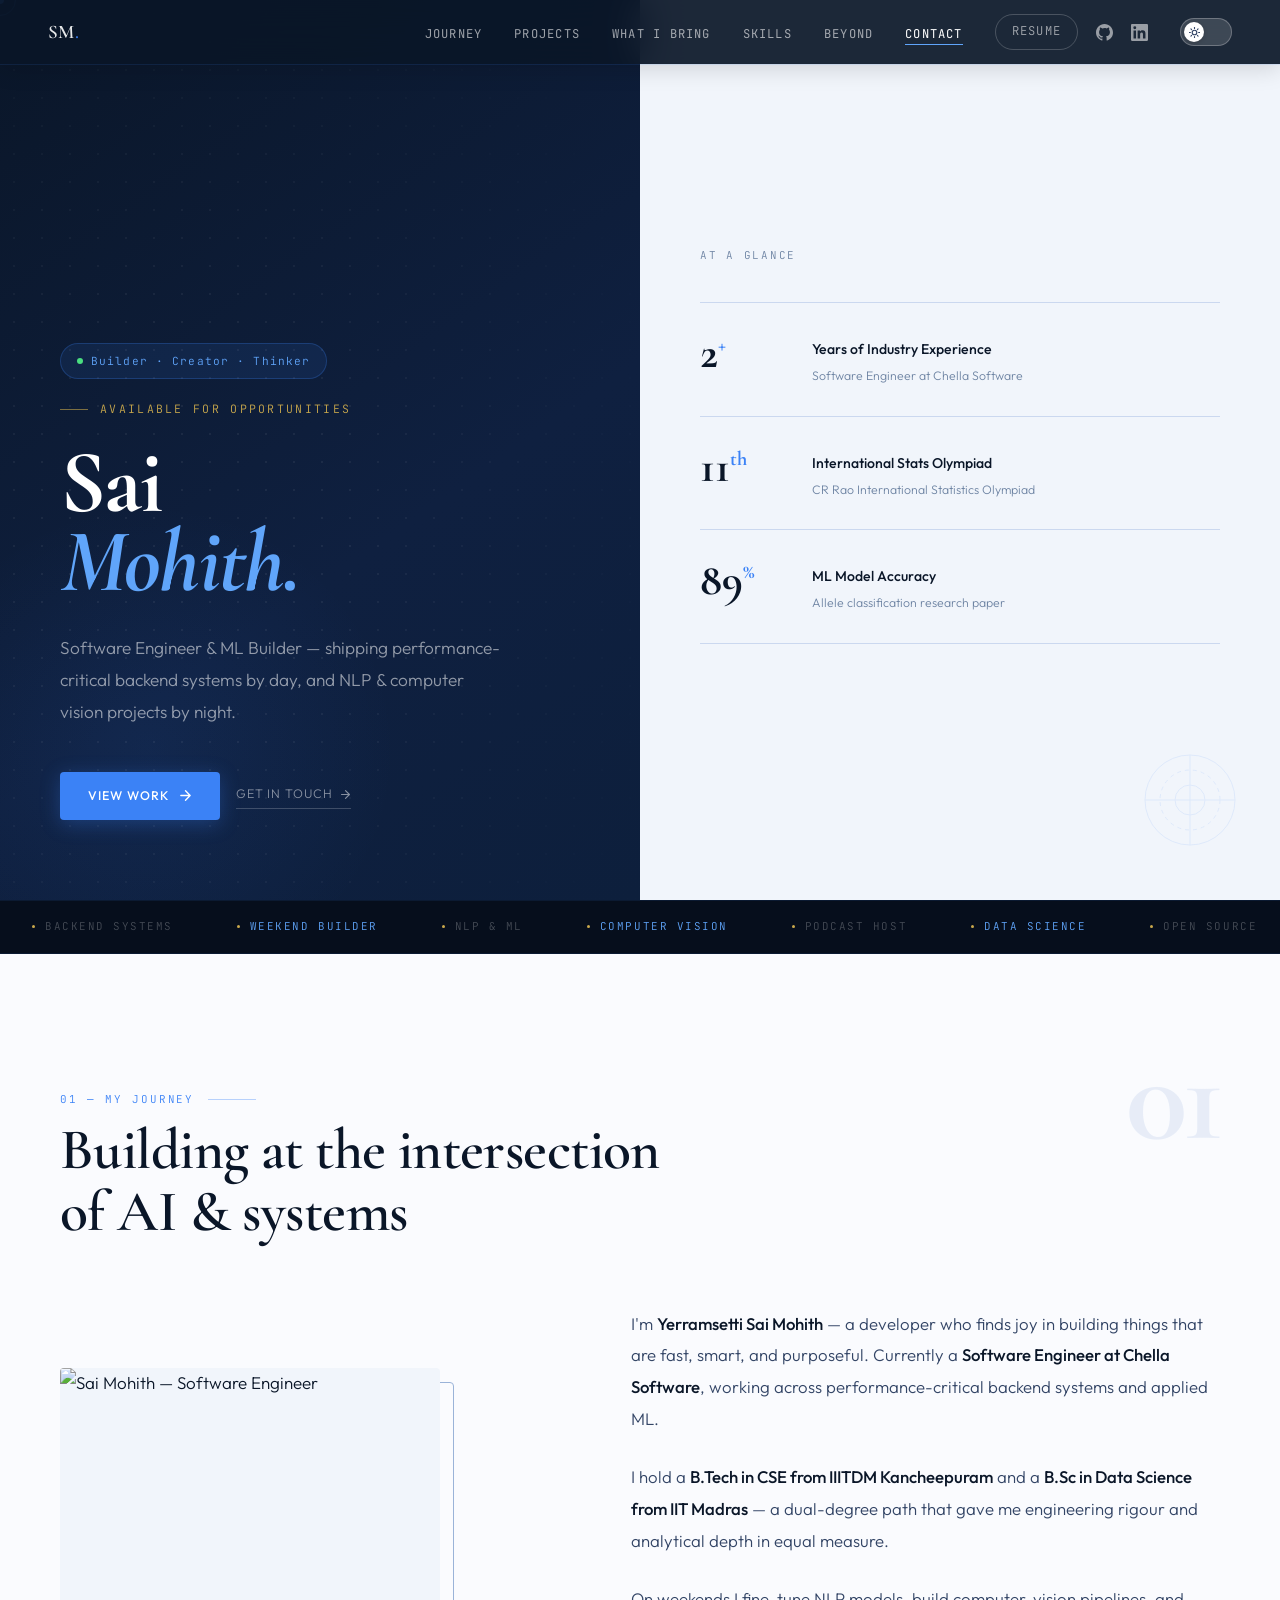
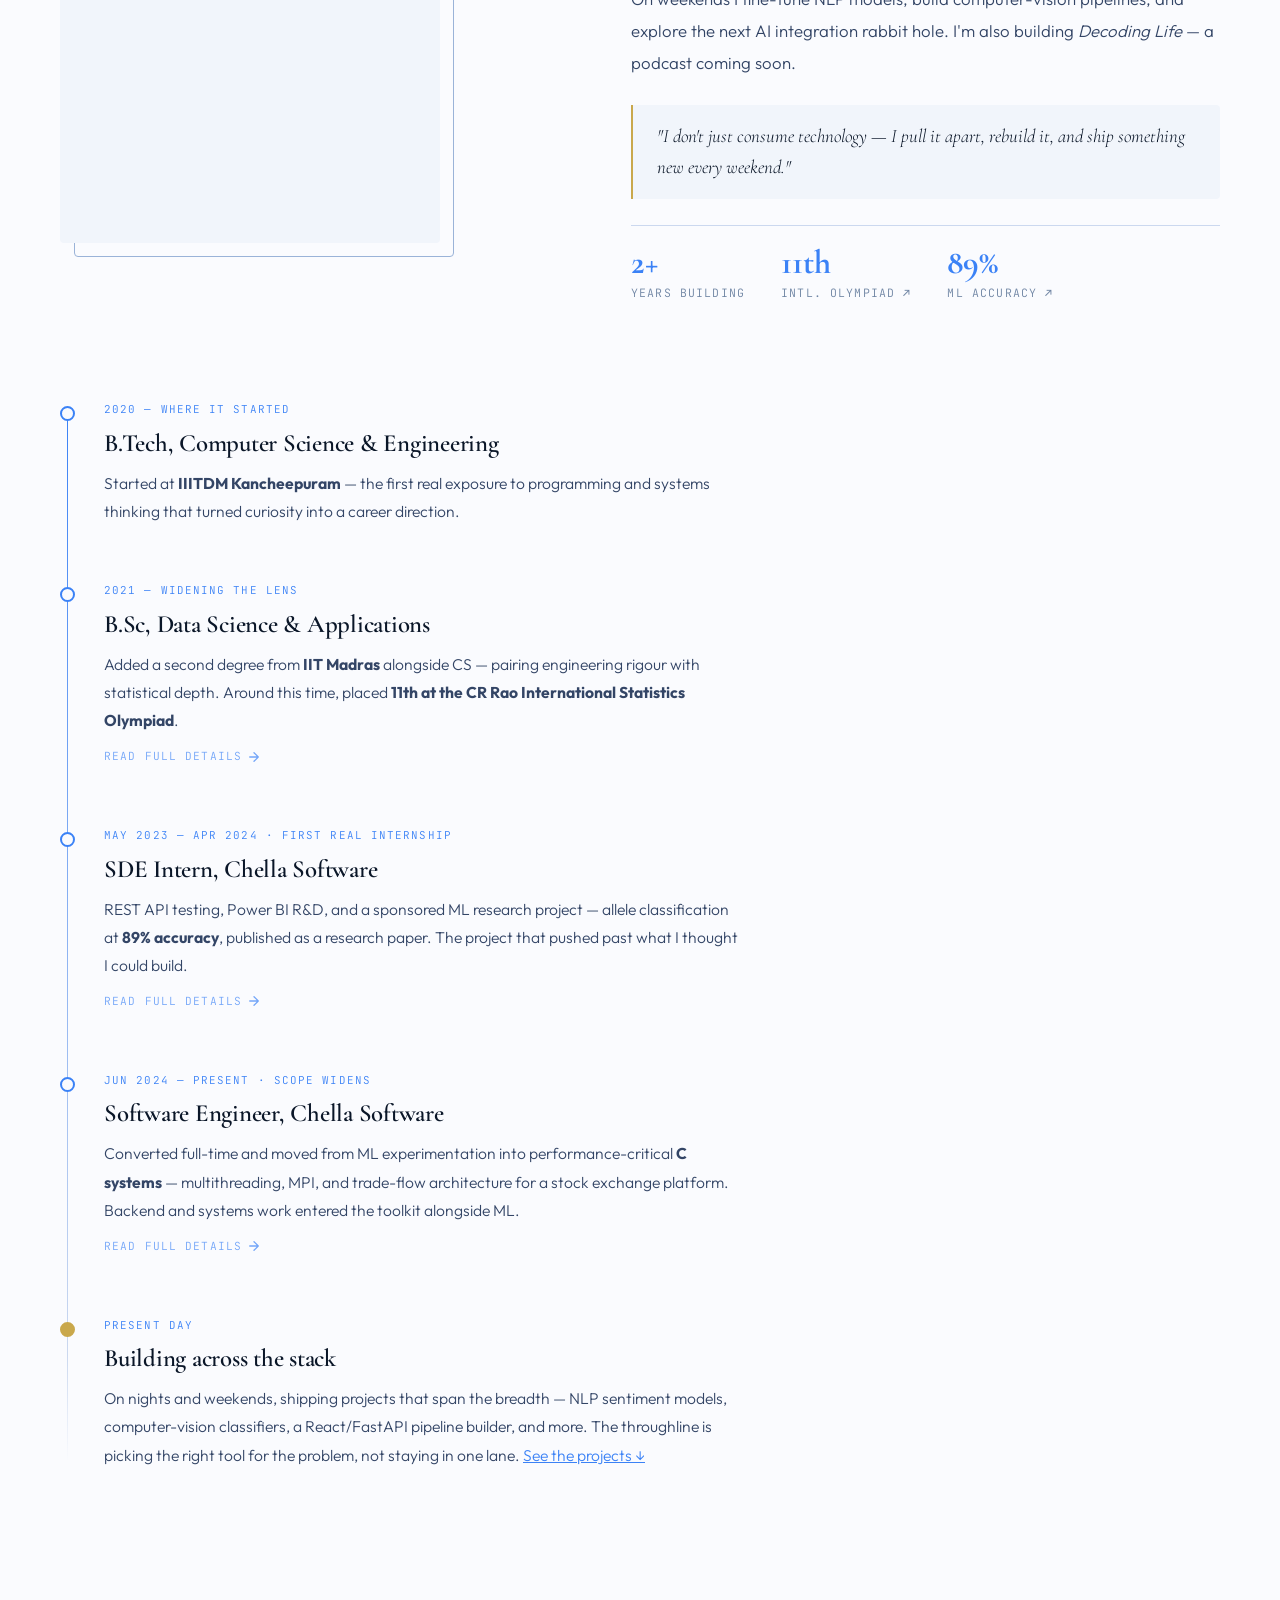
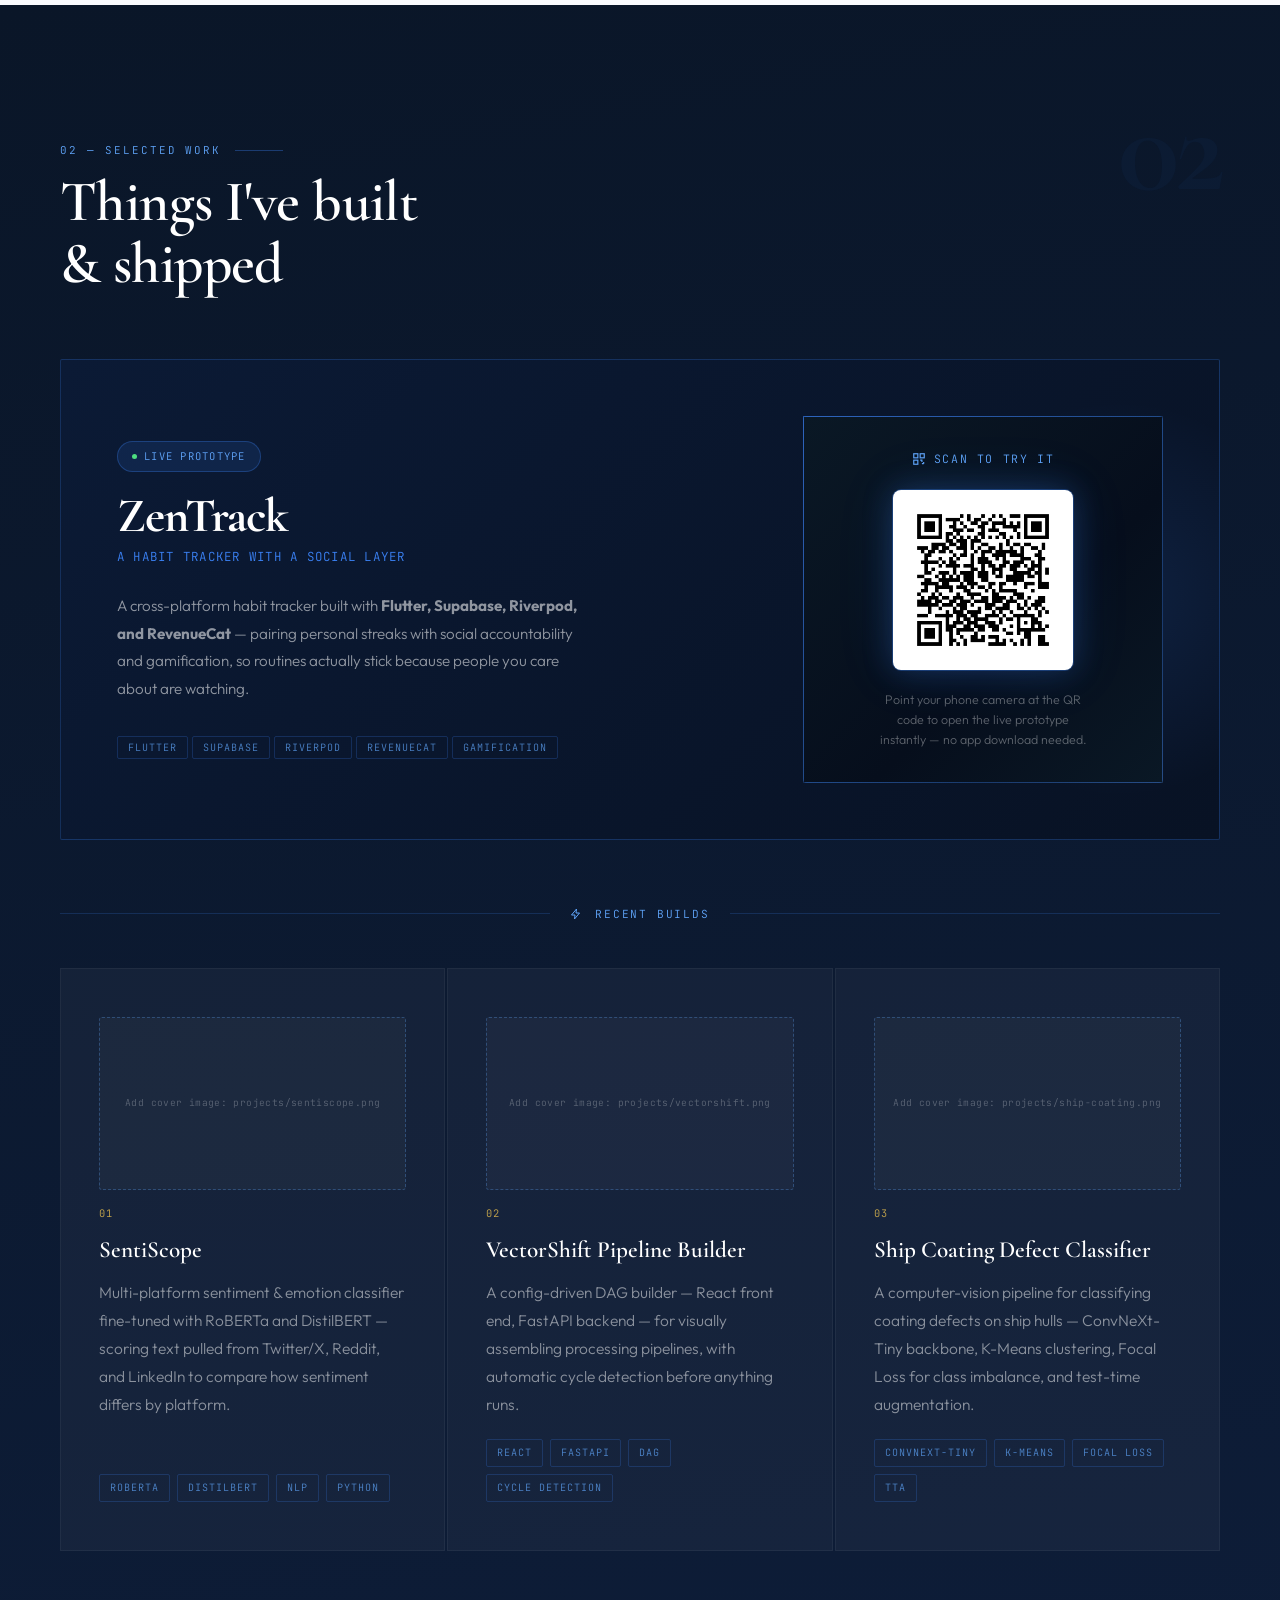
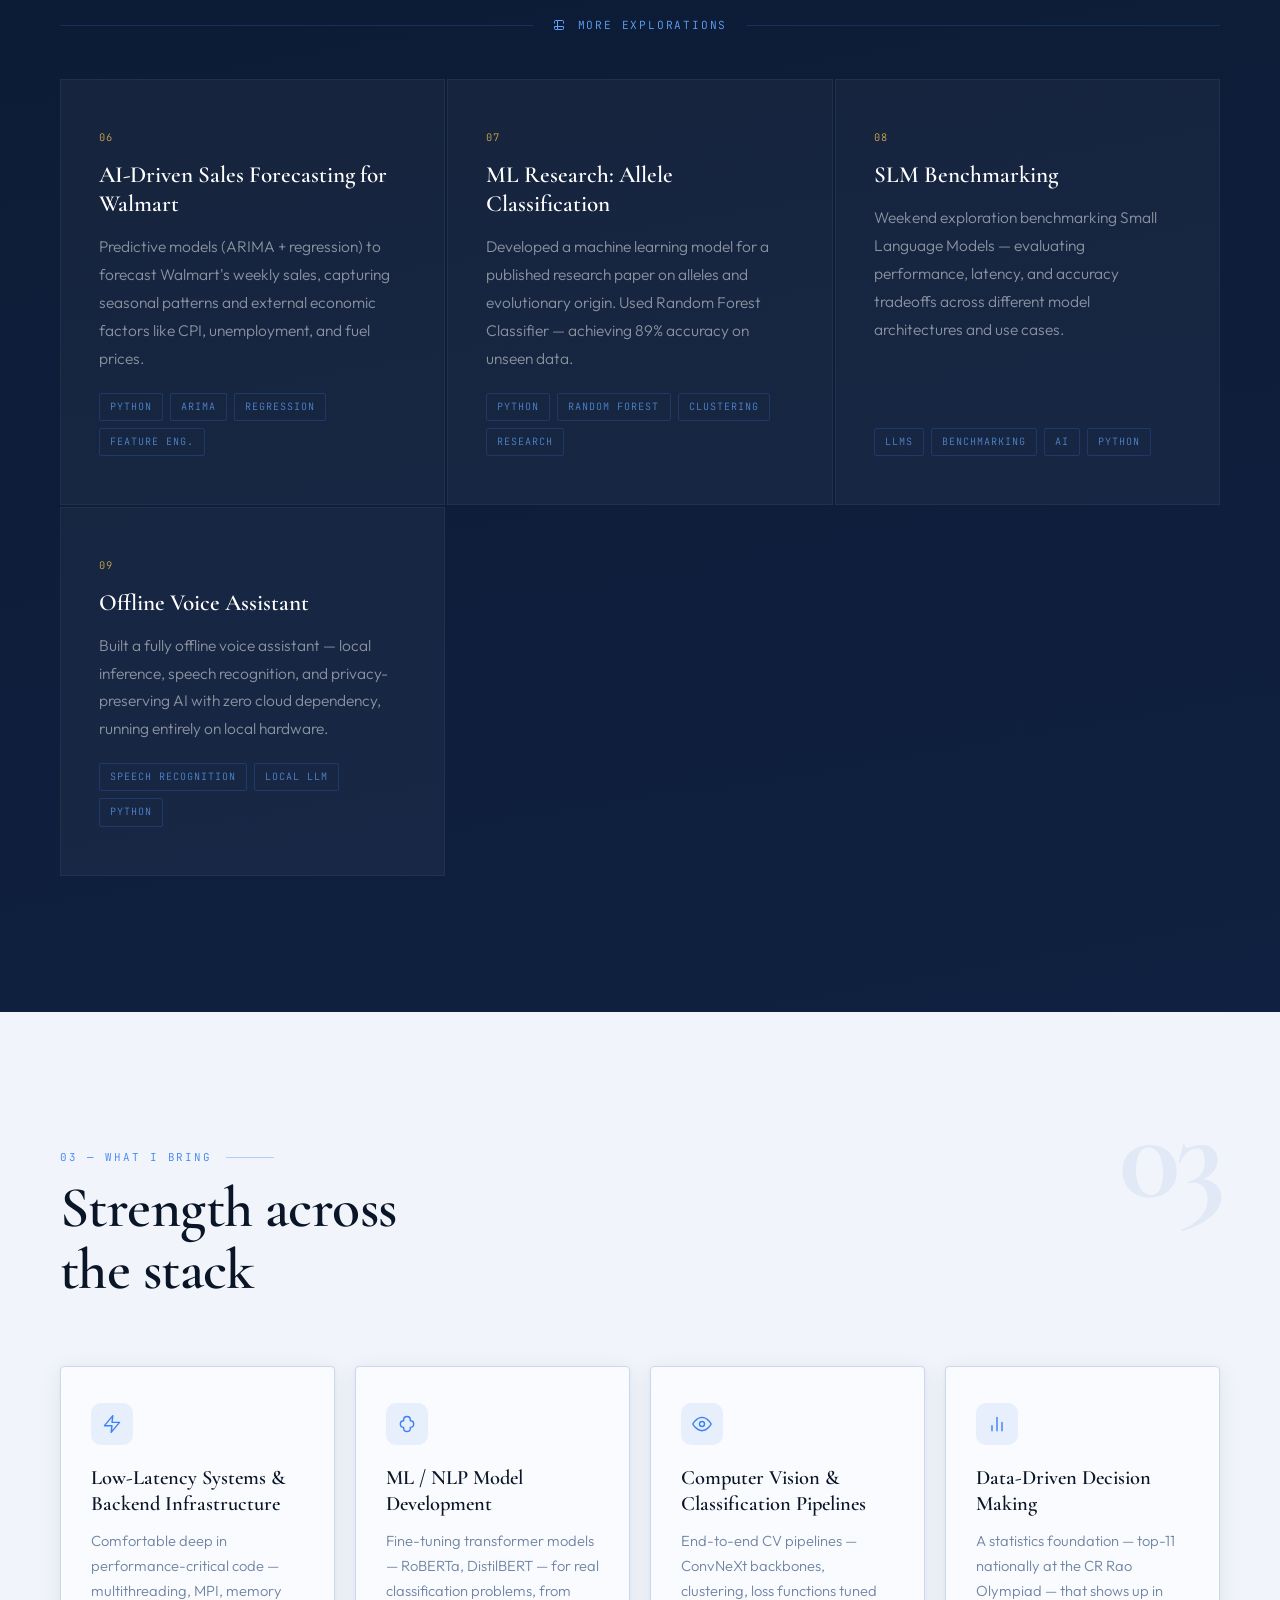
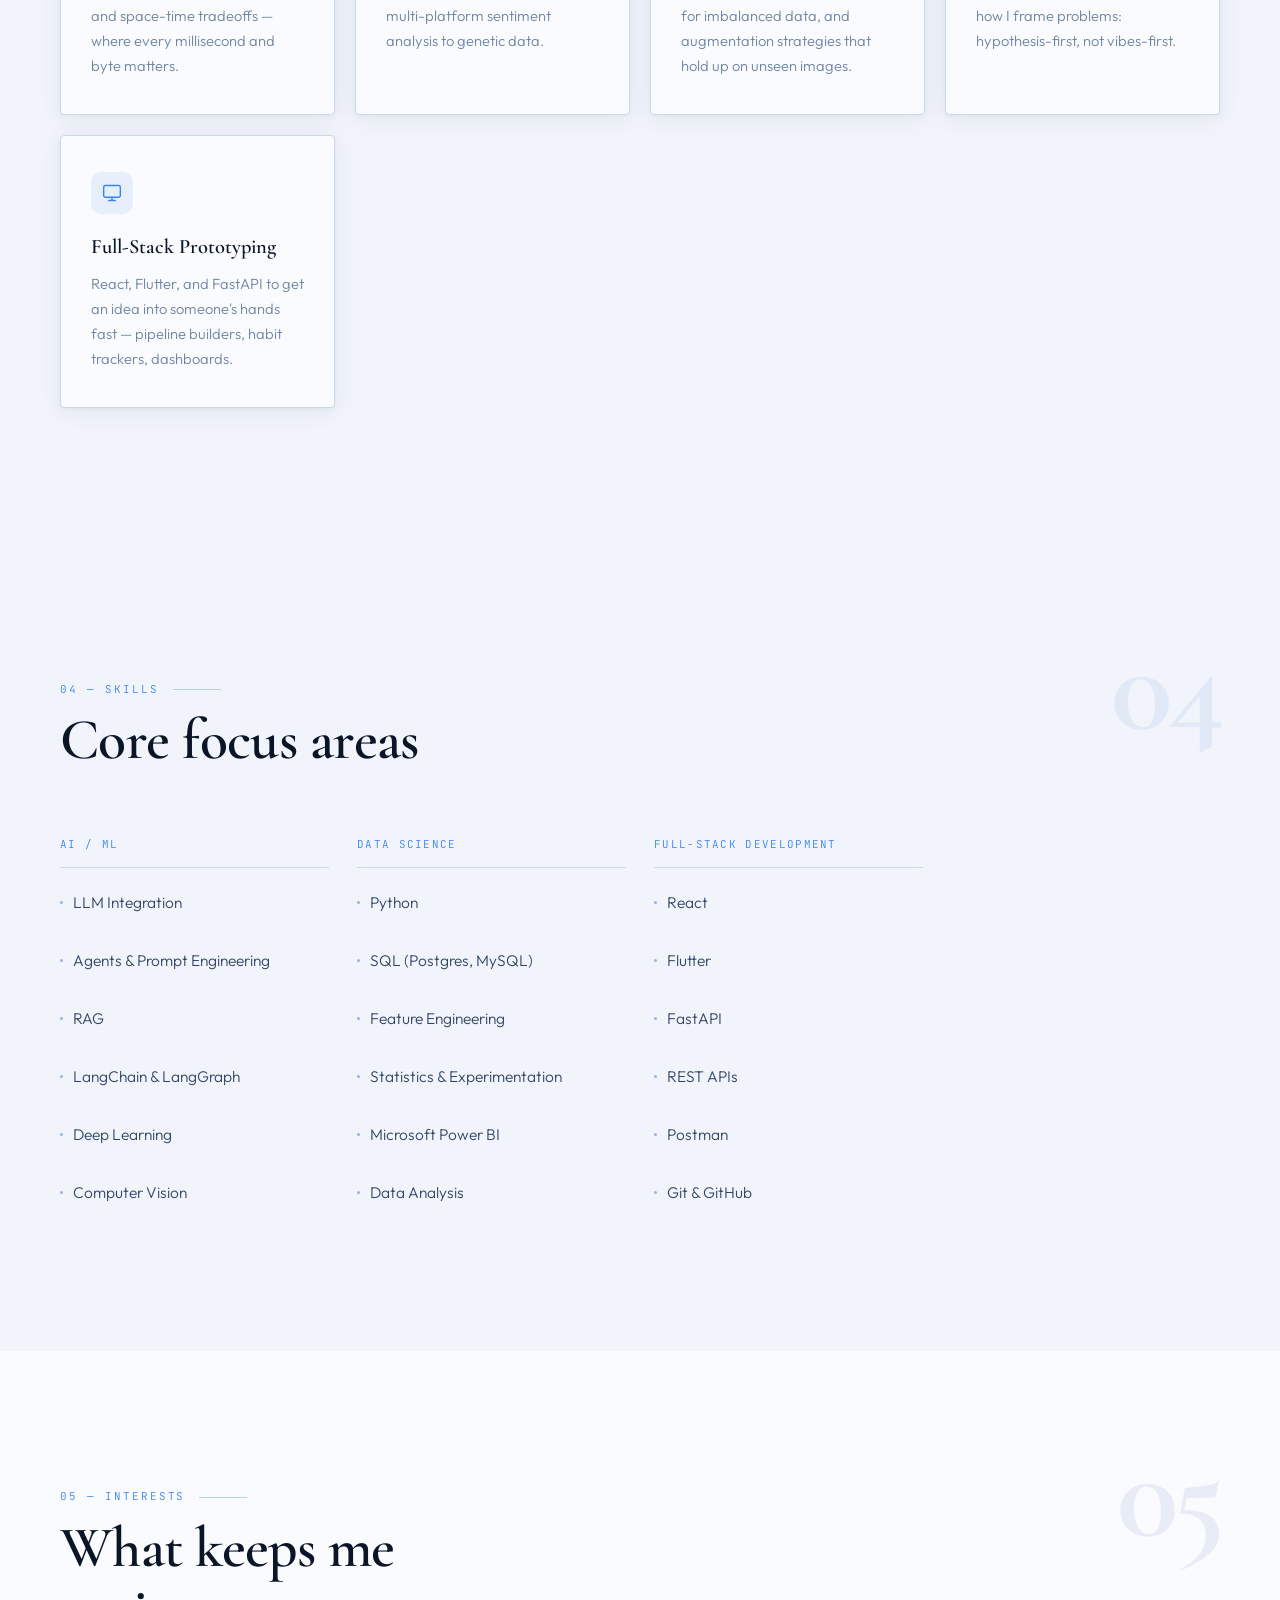
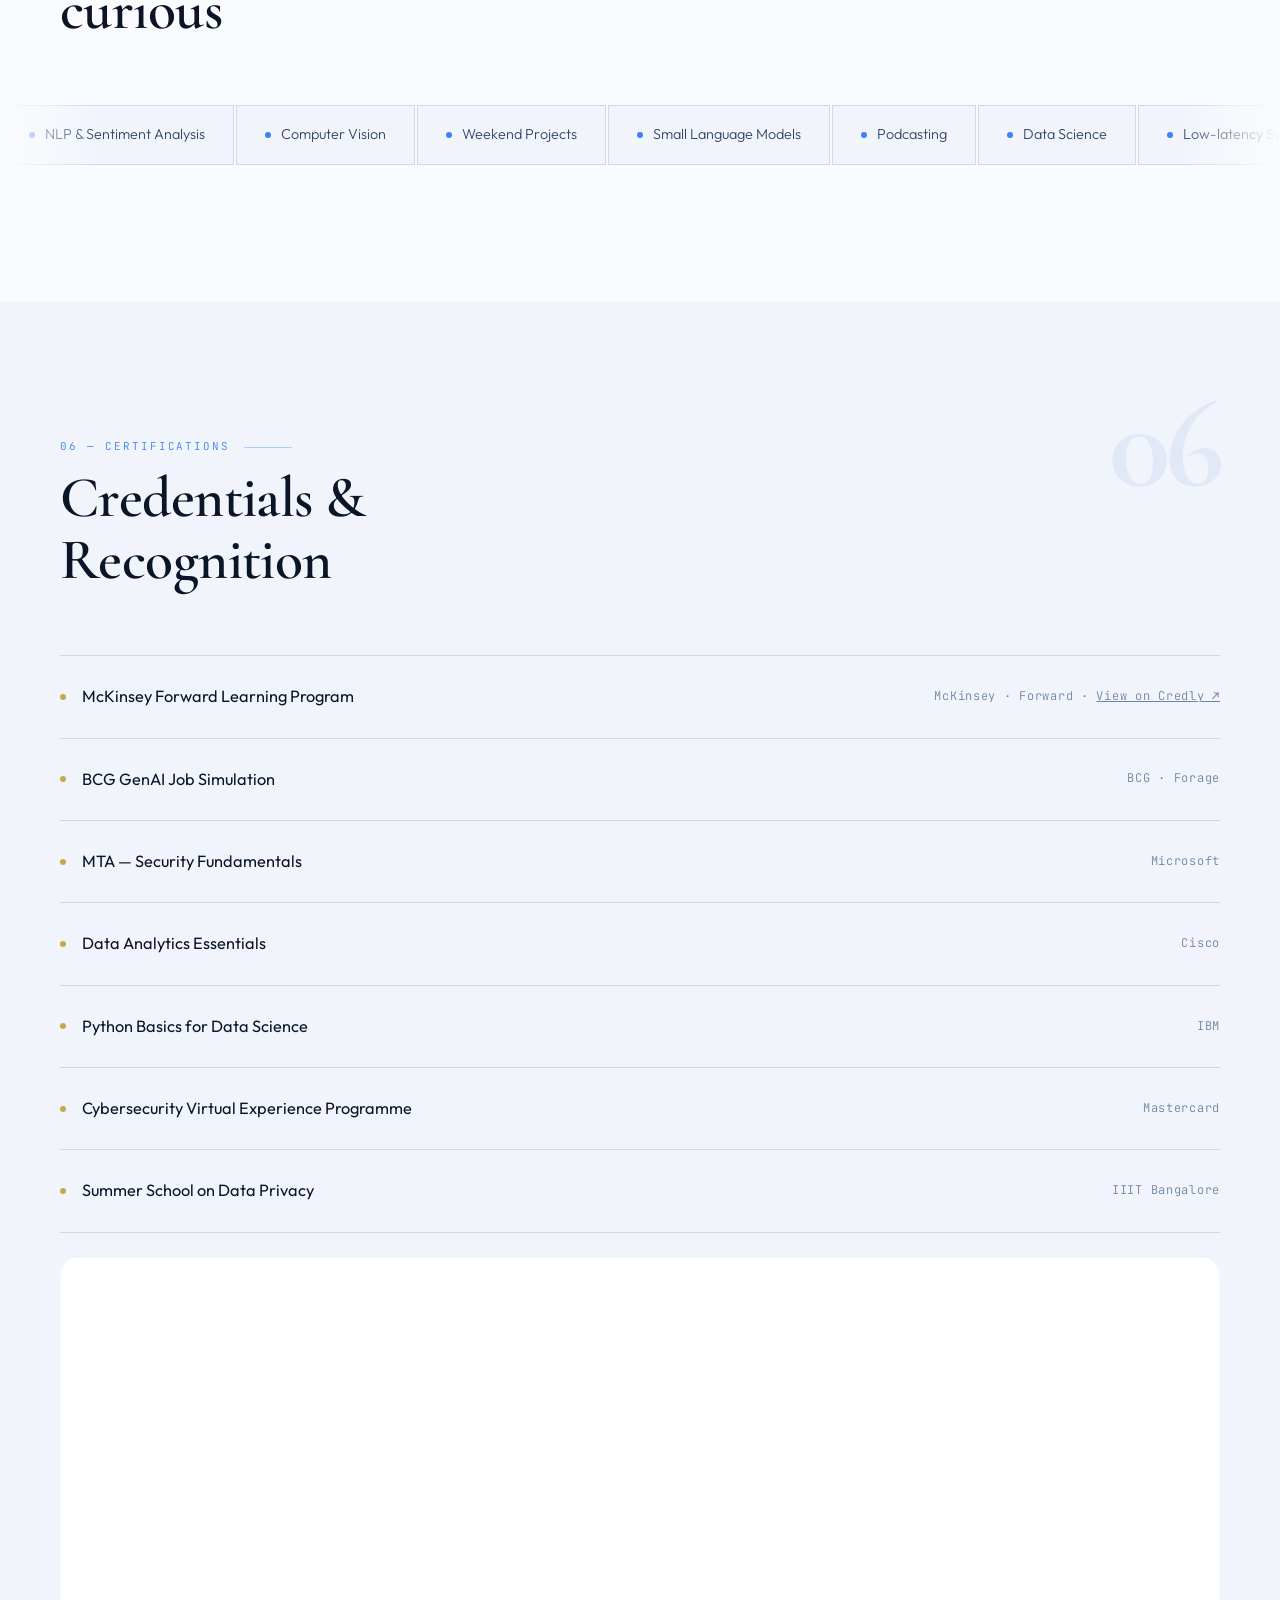
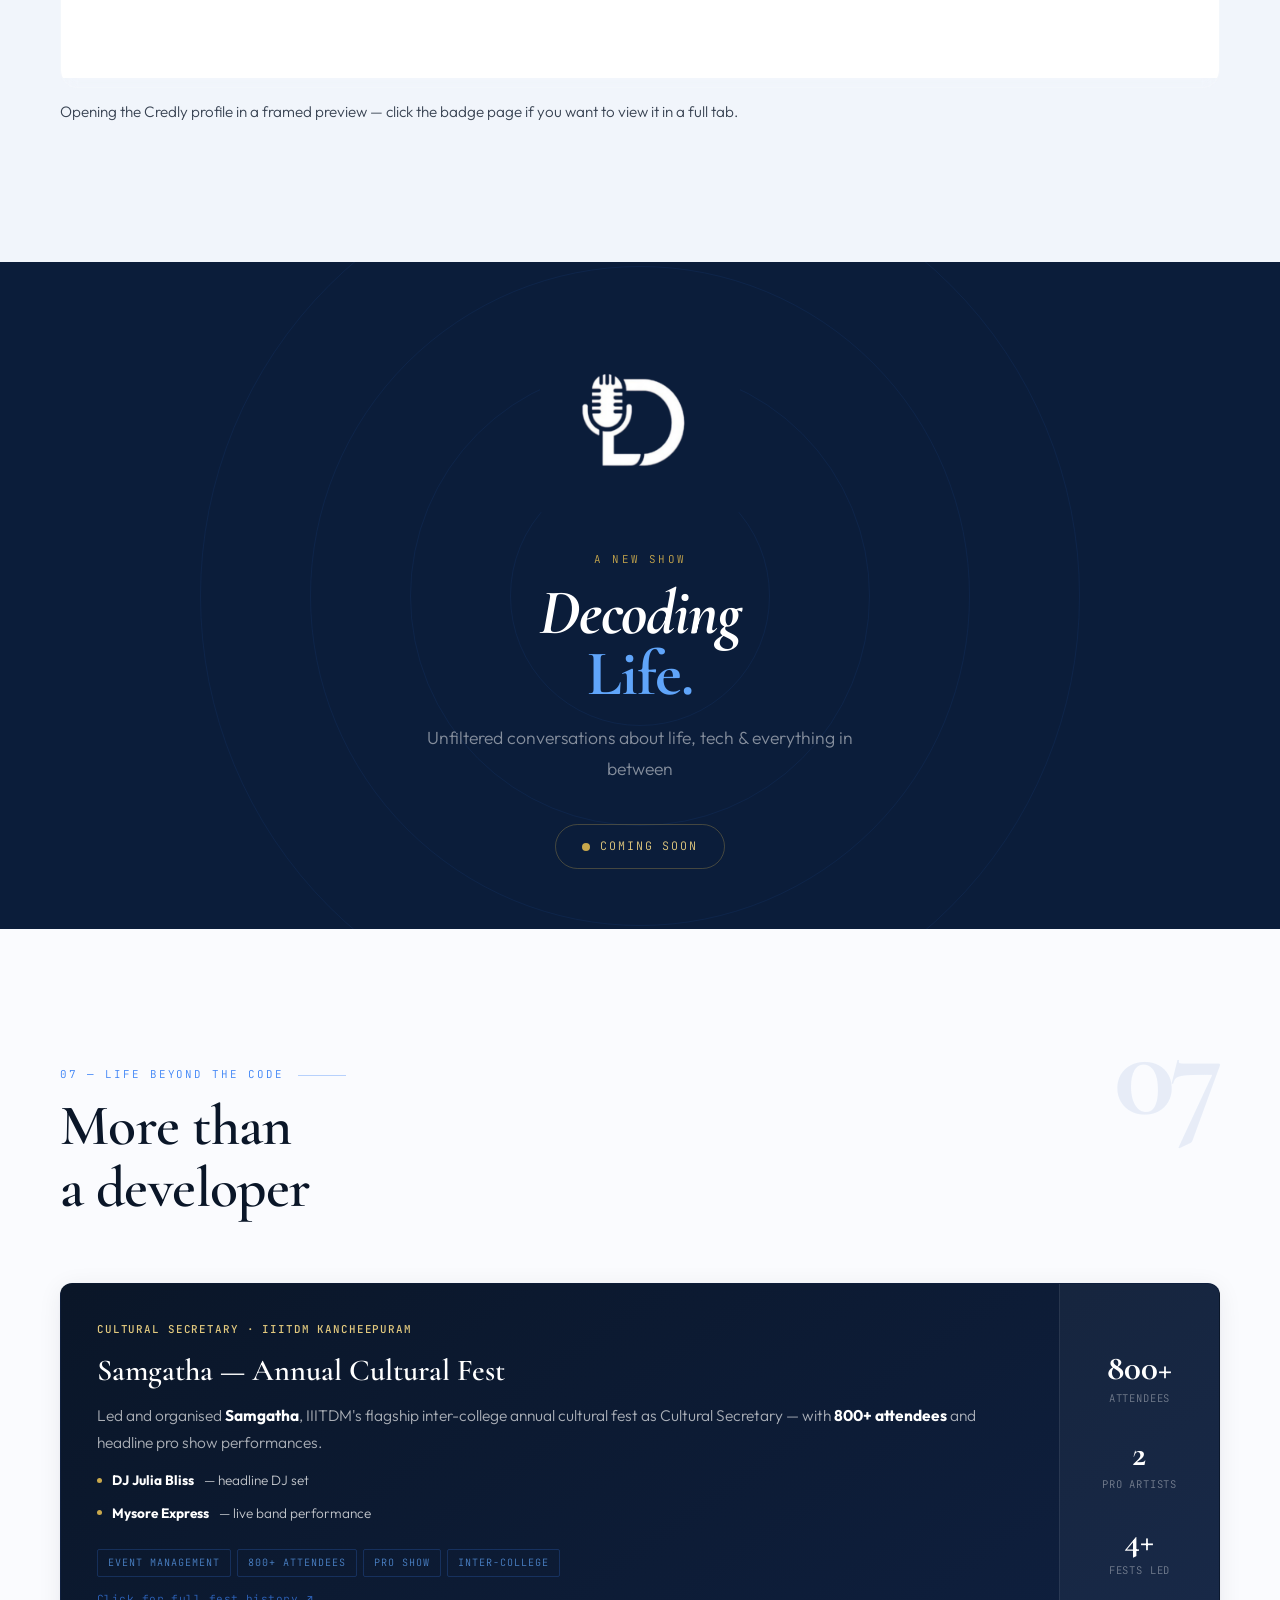
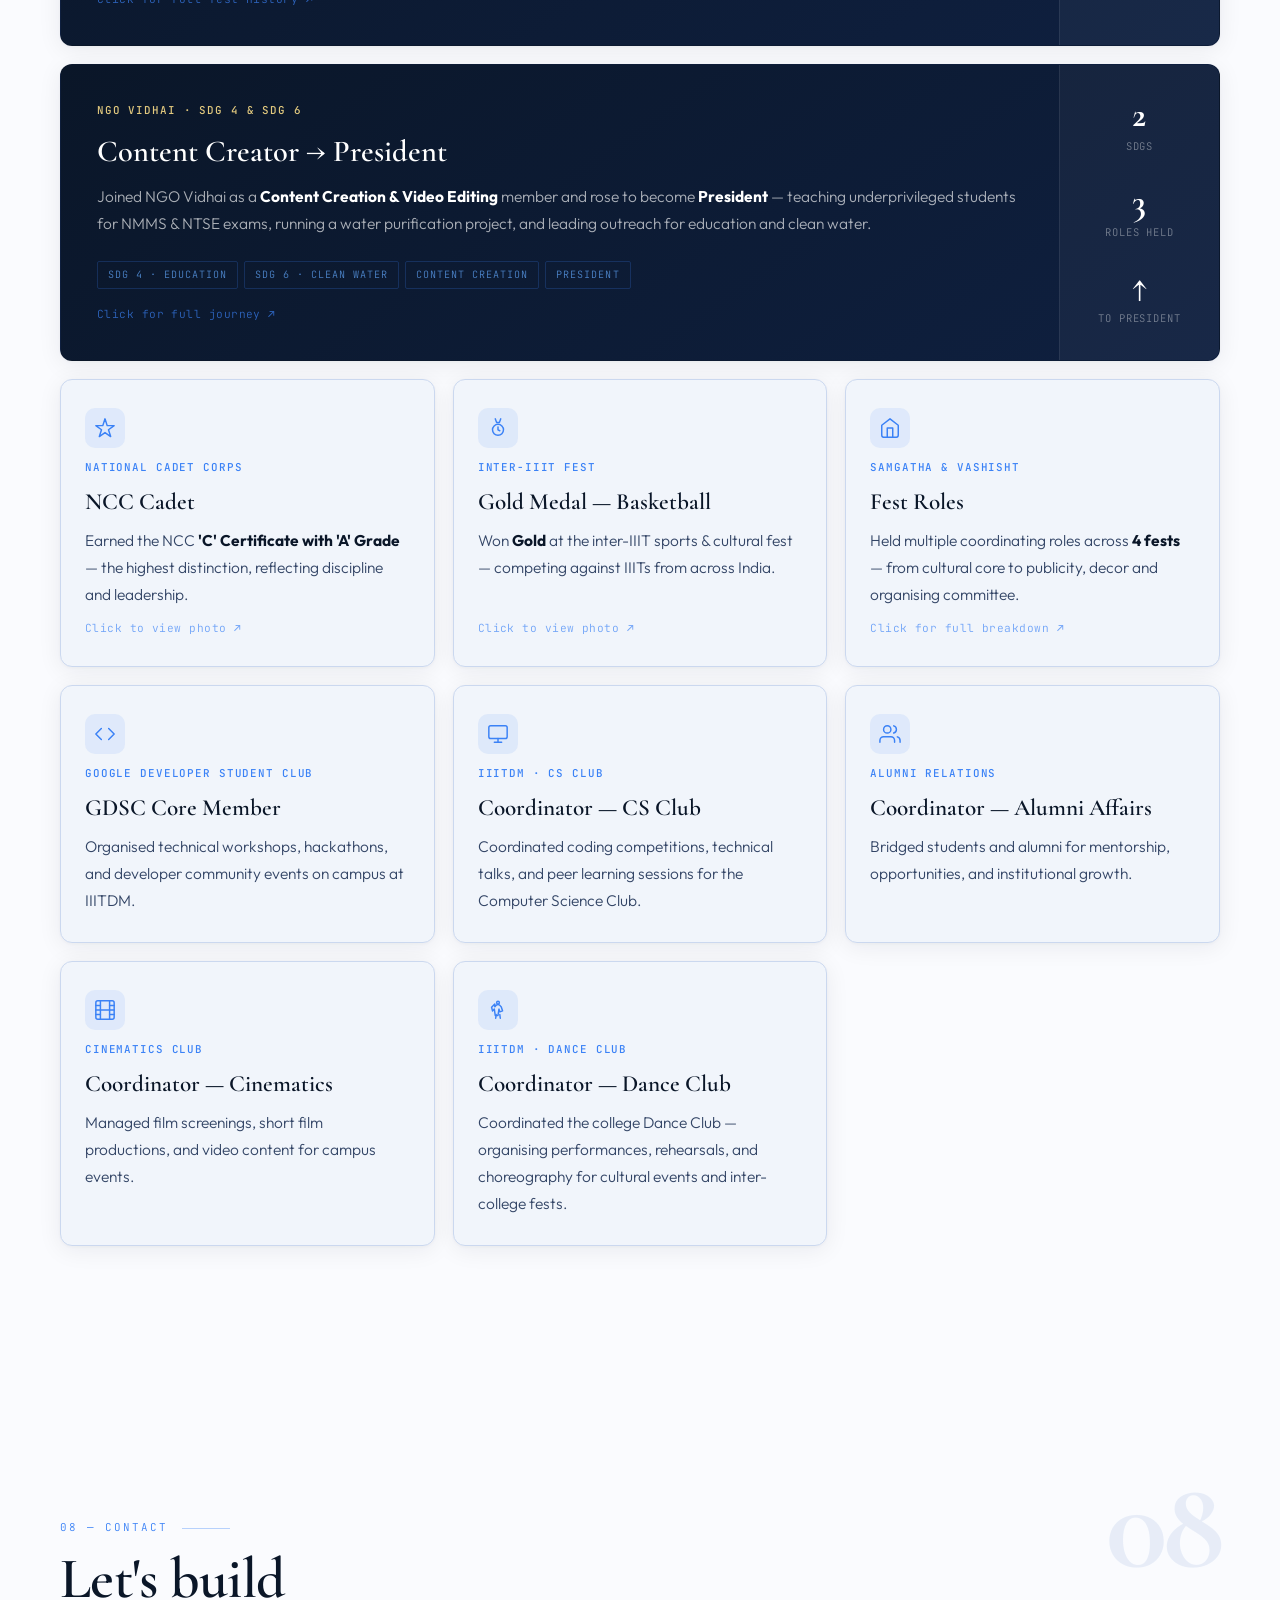
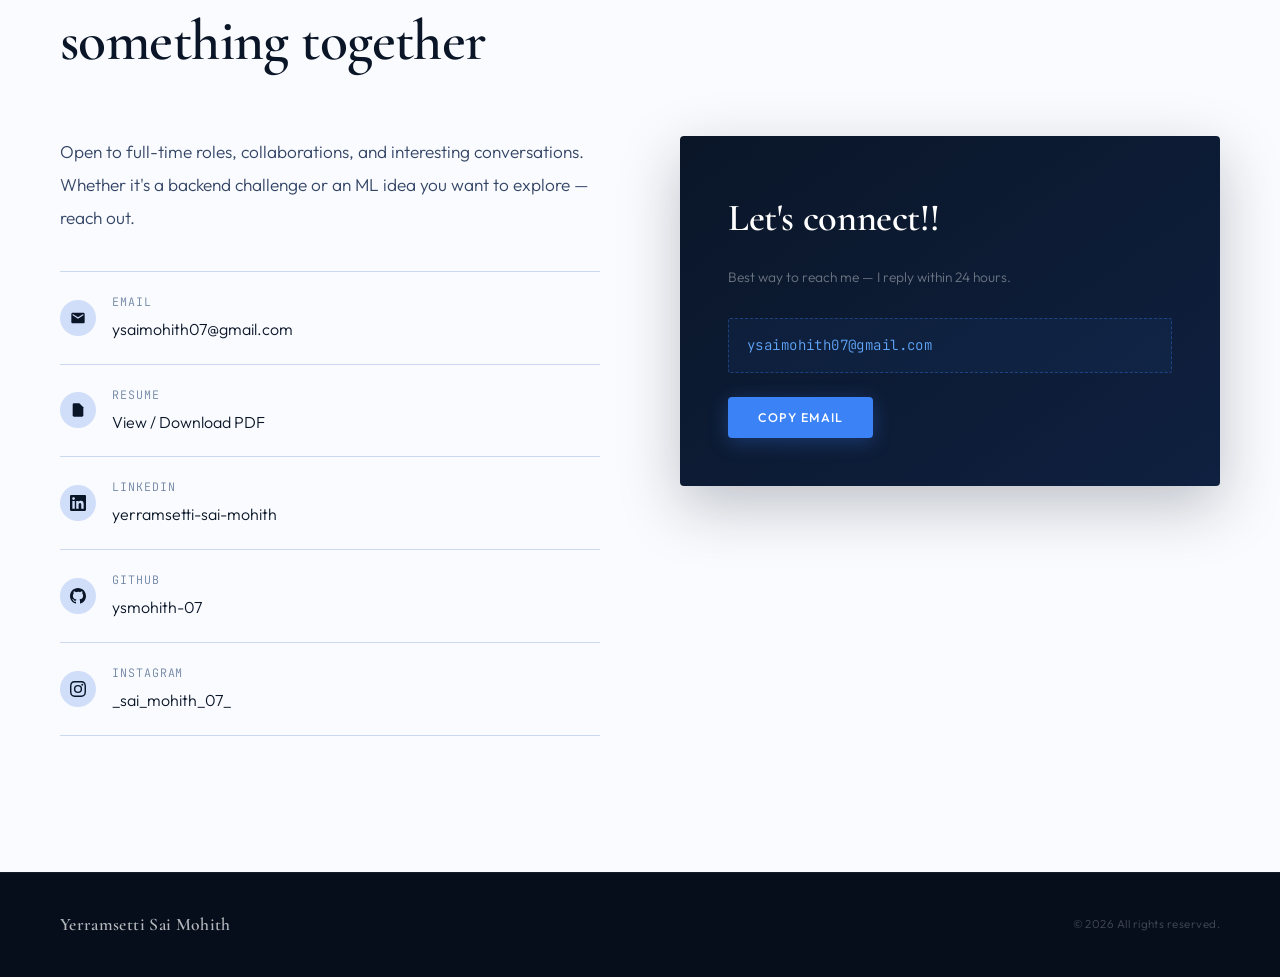
==== commit 5c7436a0: "Updating the projects" ====
--- a/index.html
+++ b/index.html
@@ -269,24 +269,8 @@
         <div class="proj-tags"><span class="proj-tag">RoBERTa</span><span class="proj-tag">DistilBERT</span><span class="proj-tag">NLP</span><span class="proj-tag">Python</span></div>
       </div>
       <div class="proj-card">
-        <div class="proj-visual" data-label="Add cover image: projects/fiber-viz.png"><img src="projects/fiber-viz.png" alt="Fiber network visualization tool preview" onerror="this.parentElement.classList.add('no-img');this.remove()"></div>
+        <div class="proj-visual" data-label="Add cover image: projects/vectorshift.png"><img src="projects/vectorshift.png" alt="VectorShift pipeline builder preview" onerror="this.parentElement.classList.add('no-img');this.remove()"></div>
         <div class="proj-num">02</div>
-        <div class="proj-corner">Tooling</div>
-        <div class="proj-title">Fiber Network Visualization Tool</div>
-        <div class="proj-desc">A Python (Tkinter + Matplotlib) tool that replicates ArcGIS-style fiber network mapping logic without needing a GIS license — built for a team that needed the visualization, not the subscription.</div>
-        <div class="proj-tags"><span class="proj-tag">Python</span><span class="proj-tag">Tkinter</span><span class="proj-tag">Matplotlib</span><span class="proj-tag">GIS Logic</span></div>
-      </div>
-      <div class="proj-card">
-        <div class="proj-visual" data-label="Add cover image: projects/latency-bw-engine.png"><img src="projects/latency-bw-engine.png" alt="latency_bw_engine_combiner preview" onerror="this.parentElement.classList.add('no-img');this.remove()"></div>
-        <div class="proj-num">03</div>
-        <div class="proj-corner">Systems</div>
-        <div class="proj-title">latency_bw_engine_combiner</div>
-        <div class="proj-desc">A high-performance C utility for parsing and combining large binary trade-data files — hash tables for fast lookups and percentile statistics over huge record sets.</div>
-        <div class="proj-tags"><span class="proj-tag">C</span><span class="proj-tag">Hash Tables</span><span class="proj-tag">Binary Parsing</span><span class="proj-tag">Percentile Stats</span></div>
-      </div>
-      <div class="proj-card">
-        <div class="proj-visual" data-label="Add cover image: projects/vectorshift.png"><img src="projects/vectorshift.png" alt="VectorShift pipeline builder preview" onerror="this.parentElement.classList.add('no-img');this.remove()"></div>
-        <div class="proj-num">04</div>
         <div class="proj-corner">Full-Stack</div>
         <div class="proj-title">VectorShift Pipeline Builder</div>
         <div class="proj-desc">A config-driven DAG builder — React front end, FastAPI backend — for visually assembling processing pipelines, with automatic cycle detection before anything runs.</div>
@@ -294,7 +278,7 @@
       </div>
       <div class="proj-card">
         <div class="proj-visual" data-label="Add cover image: projects/ship-coating.png"><img src="projects/ship-coating.png" alt="Ship coating defect classifier preview" onerror="this.parentElement.classList.add('no-img');this.remove()"></div>
-        <div class="proj-num">05</div>
+        <div class="proj-num">03</div>
         <div class="proj-corner">Computer Vision</div>
         <div class="proj-title">Ship Coating Defect Classifier</div>
         <div class="proj-desc">A computer-vision pipeline for classifying coating defects on ship hulls — ConvNeXt-Tiny backbone, K-Means clustering, Focal Loss for class imbalance, and test-time augmentation.</div>
@@ -383,46 +367,47 @@
     <div class="watermark">04</div>
     <div class="reveal">
       <div class="sec-label">04 — Skills</div>
-      <h2 class="sec-title">Tools in<br>the arsenal</h2>
+      <h2 class="sec-title">Core focus areas</h2>
     </div>
     <div class="skills-grid reveal">
       <div class="skill-group">
-        <div class="skill-group-title">Languages</div>
-        <div class="skill-item">Python</div>
-        <div class="skill-item">C / C++</div>
-        <div class="skill-item">SQL (Postgres, MySQL)</div>
-        <div class="skill-item">Core Java</div>
-        <div class="skill-item">JavaScript</div>
-        <div class="skill-item">Shell Scripting</div>
-      </div>
-      <div class="skill-group">
-        <div class="skill-group-title">ML / DS</div>
+        <div class="skill-group-title">AI / ML</div>
         <div class="skill-item">LLM Integration</div>
         <div class="skill-item">Agents &amp; Prompt Engineering</div>
         <div class="skill-item">RAG</div>
         <div class="skill-item">LangChain &amp; LangGraph</div>
         <div class="skill-item">Deep Learning</div>
         <div class="skill-item">Computer Vision</div>
+      </div>
+      <div class="skill-group">
+        <div class="skill-group-title">Data Science</div>
+        <div class="skill-item">Python</div>
+        <div class="skill-item">SQL (Postgres, MySQL)</div>
         <div class="skill-item">Feature Engineering</div>
+        <div class="skill-item">Statistics &amp; Experimentation</div>
+        <div class="skill-item">Microsoft Power BI</div>
+        <div class="skill-item">Data Analysis</div>
       </div>
       <div class="skill-group">
-        <div class="skill-group-title">Backend / Systems</div>
-        <div class="skill-item">Multithreading</div>
-        <div class="skill-item">MPI Messaging</div>
-        <div class="skill-item">Systems Thinking &amp; Design</div>
-        <div class="skill-item">Makefiles</div>
+        <div class="skill-group-title">Full-Stack Development</div>
+        <div class="skill-item">React</div>
+        <div class="skill-item">Flutter</div>
+        <div class="skill-item">FastAPI</div>
         <div class="skill-item">REST APIs</div>
-        <div class="skill-item">FastAPI</div>
-      </div>
+        <div class="skill-item">Postman</div>
+        <div class="skill-item">Git &amp; GitHub</div>
+      </div>
+      <!--
       <div class="skill-group">
         <div class="skill-group-title">Tools</div>
-        <div class="skill-item">React</div>
-        <div class="skill-item">Flutter</div>
         <div class="skill-item">n8n</div>
-        <div class="skill-item">Postman</div>
-        <div class="skill-item">Microsoft Power BI</div>
-        <div class="skill-item">Git &amp; GitHub</div>
-      </div>
+        <div class="skill-item">Makefiles</div>
+        <div class="skill-item">Shell Scripting</div>
+        <div class="skill-item">Core Java</div>
+        <div class="skill-item">JavaScript</div>
+        <div class="skill-item">C / C++</div>
+      </div>
+      -->
     </div>
   </section>
 
@@ -467,6 +452,11 @@
     <div class="cert-list reveal">
       <div class="cert-item">
         <div class="cert-dot"></div>
+        <div class="cert-name">McKinsey Forward Learning Program</div>
+        <div class="cert-issuer">McKinsey · Forward · <a href="https://www.credly.com/users/yerramsetti-v-s-n-sai-mohith/badges/credly" target="_blank" rel="noopener noreferrer" style="color:inherit; text-decoration:underline;">View on Credly ↗</a></div>
+      </div>
+      <div class="cert-item">
+        <div class="cert-dot"></div>
         <div class="cert-name">BCG GenAI Job Simulation</div>
         <div class="cert-issuer">BCG · Forage</div>
       </div>
@@ -495,6 +485,12 @@
         <div class="cert-name">Summer School on Data Privacy</div>
         <div class="cert-issuer">IIIT Bangalore</div>
       </div>
+    </div>
+    <div class="reveal" style="margin-top:24px;">
+      <div style="border:1px solid rgba(255,255,255,0.16); border-radius:18px; overflow:hidden; background:rgba(255,255,255,0.04); backdrop-filter:blur(8px);">
+        <iframe src="https://www.credly.com/users/yerramsetti-v-s-n-sai-mohith/badges/credly" title="Credly profile for Sai Mohith" loading="lazy" style="width:100%; min-height:420px; border:0; background:#fff;"></iframe>
+      </div>
+      <p style="margin-top:10px; font-size:0.95rem; opacity:0.8;">Opening the Credly profile in a framed preview — click the badge page if you want to view it in a full tab.</p>
     </div>
   </section>
 
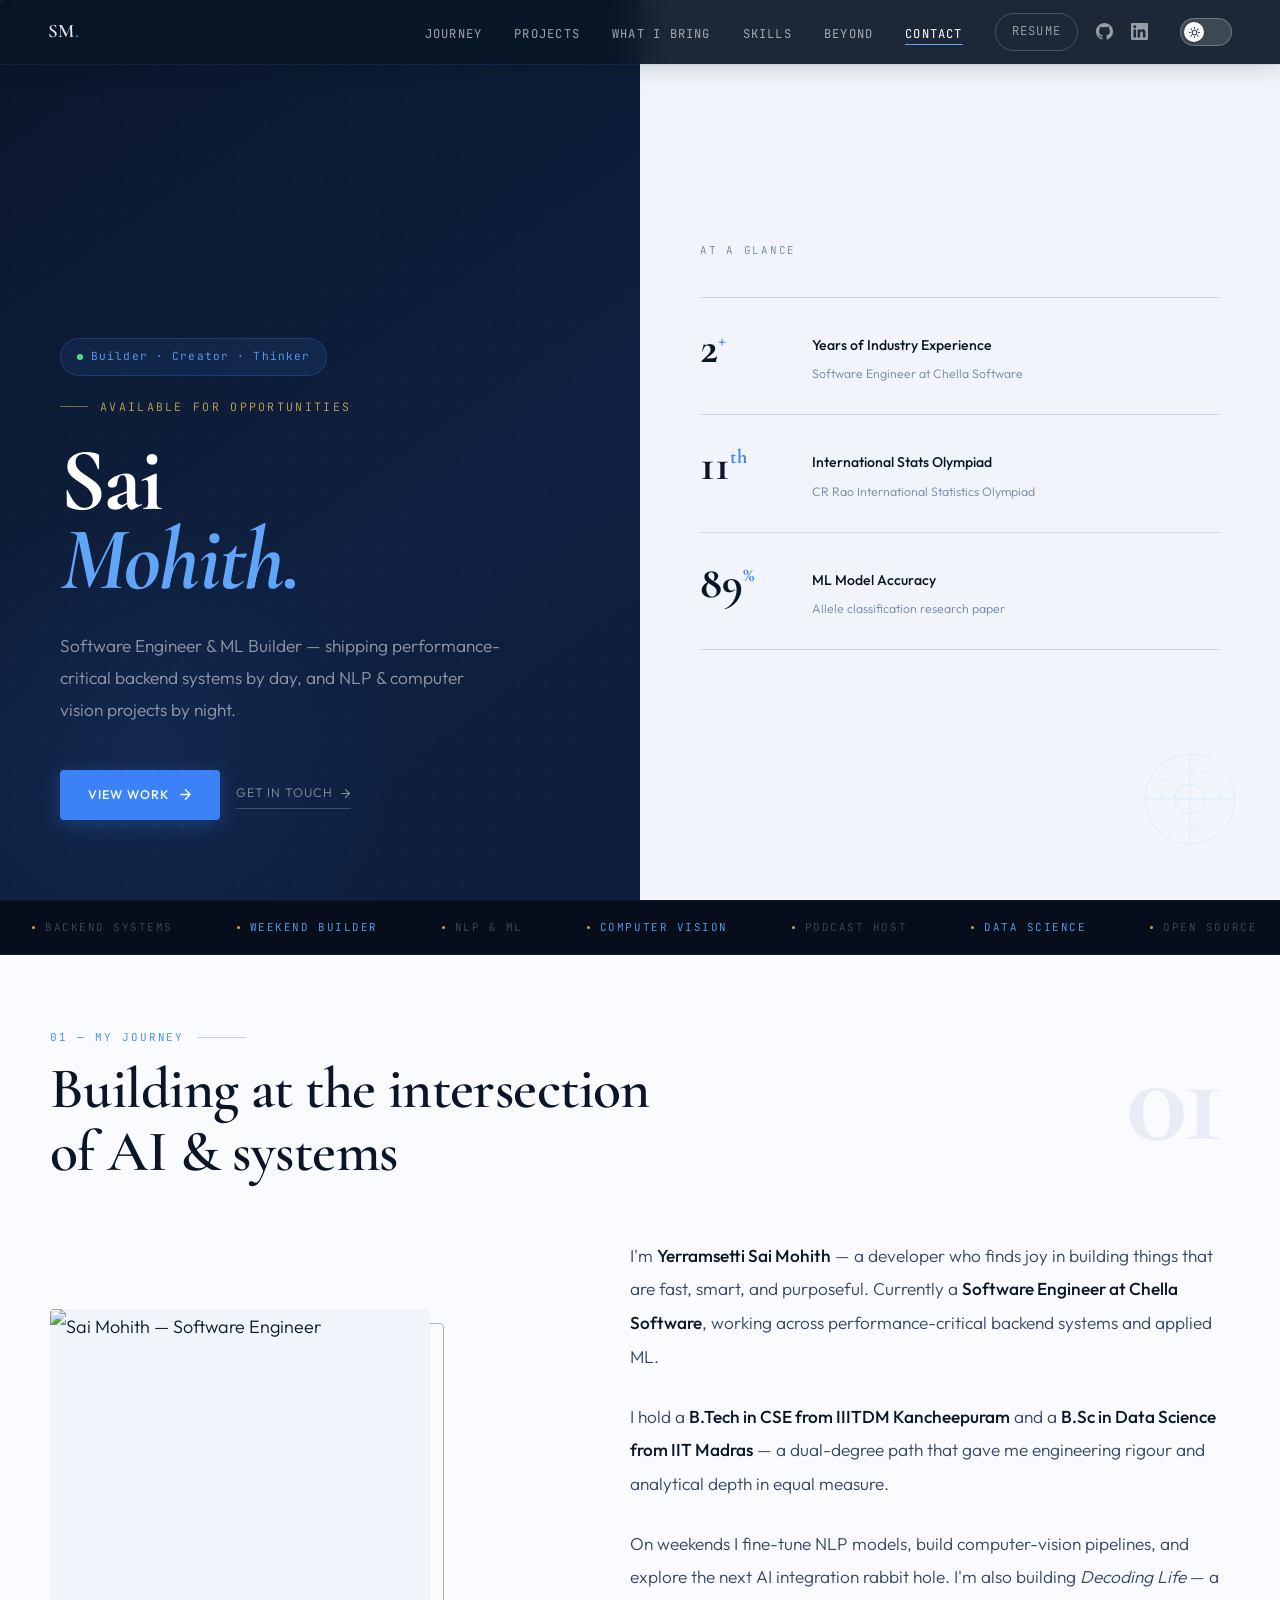
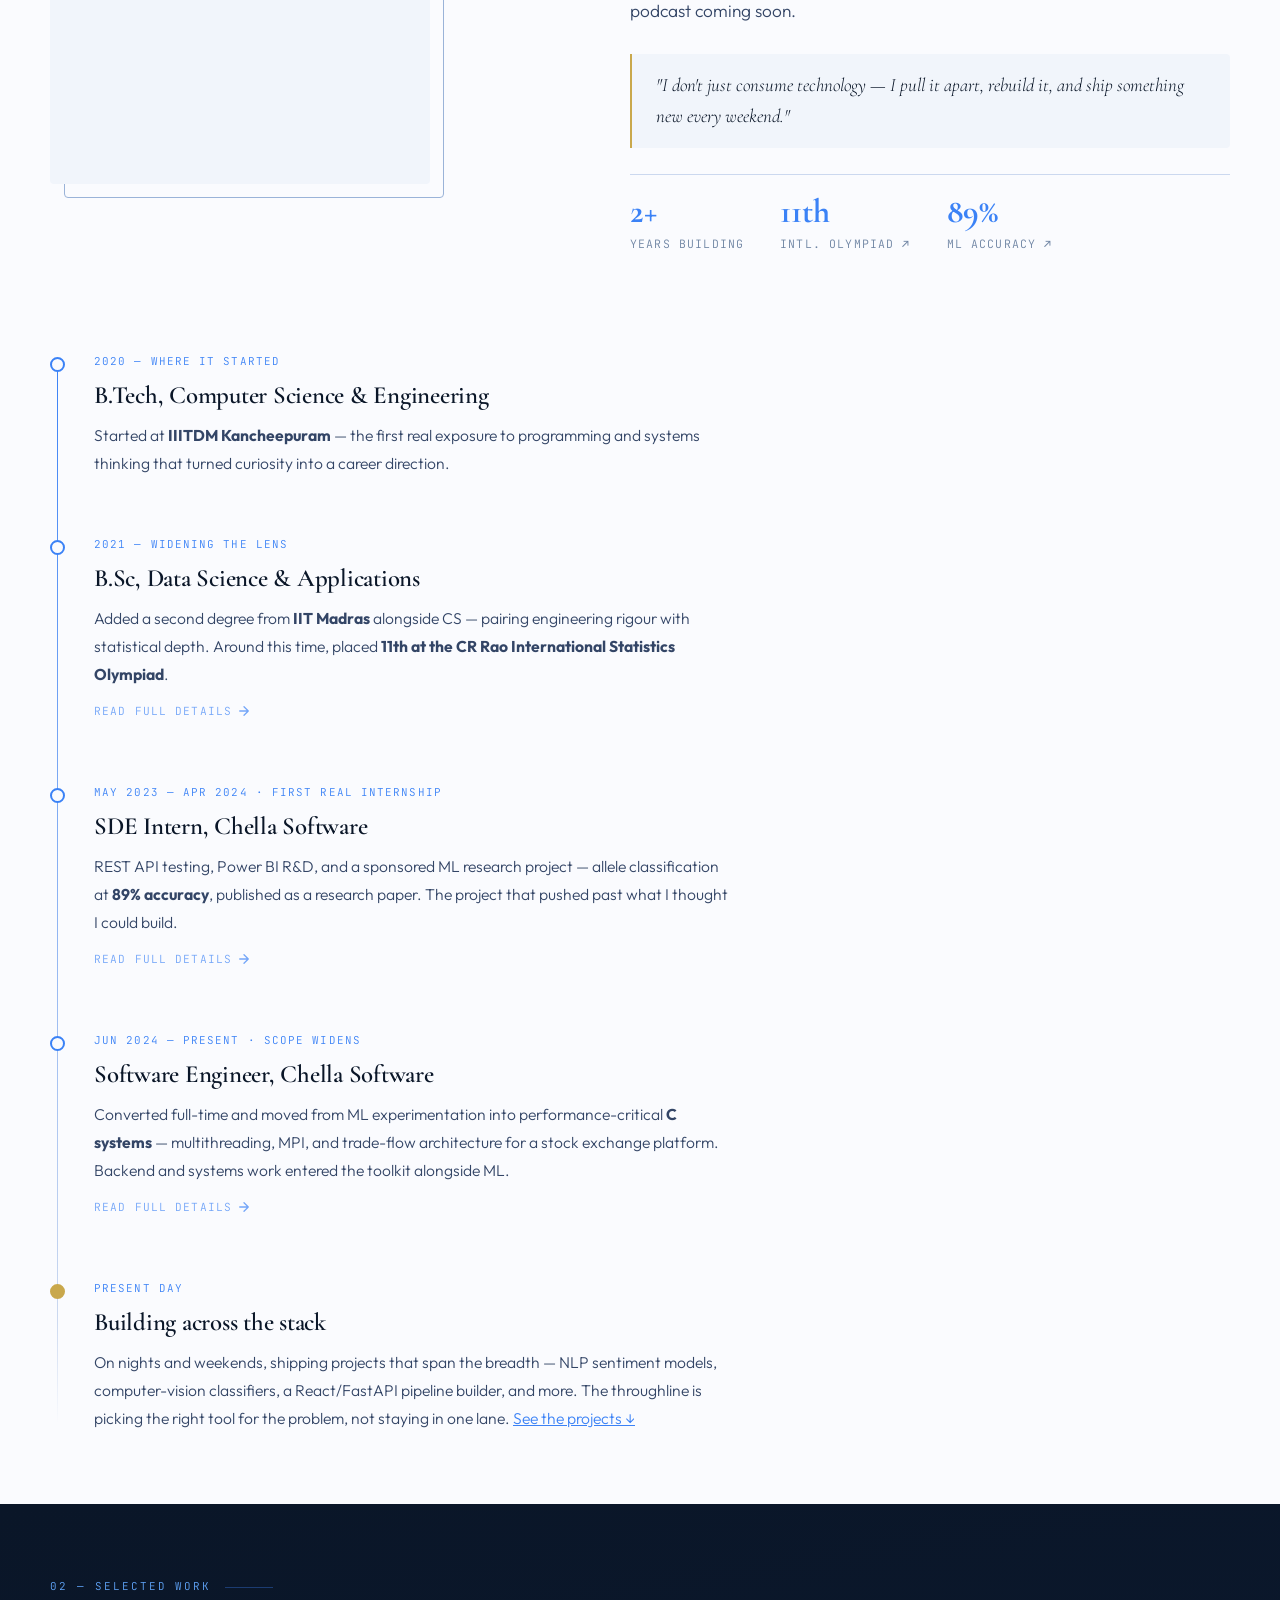
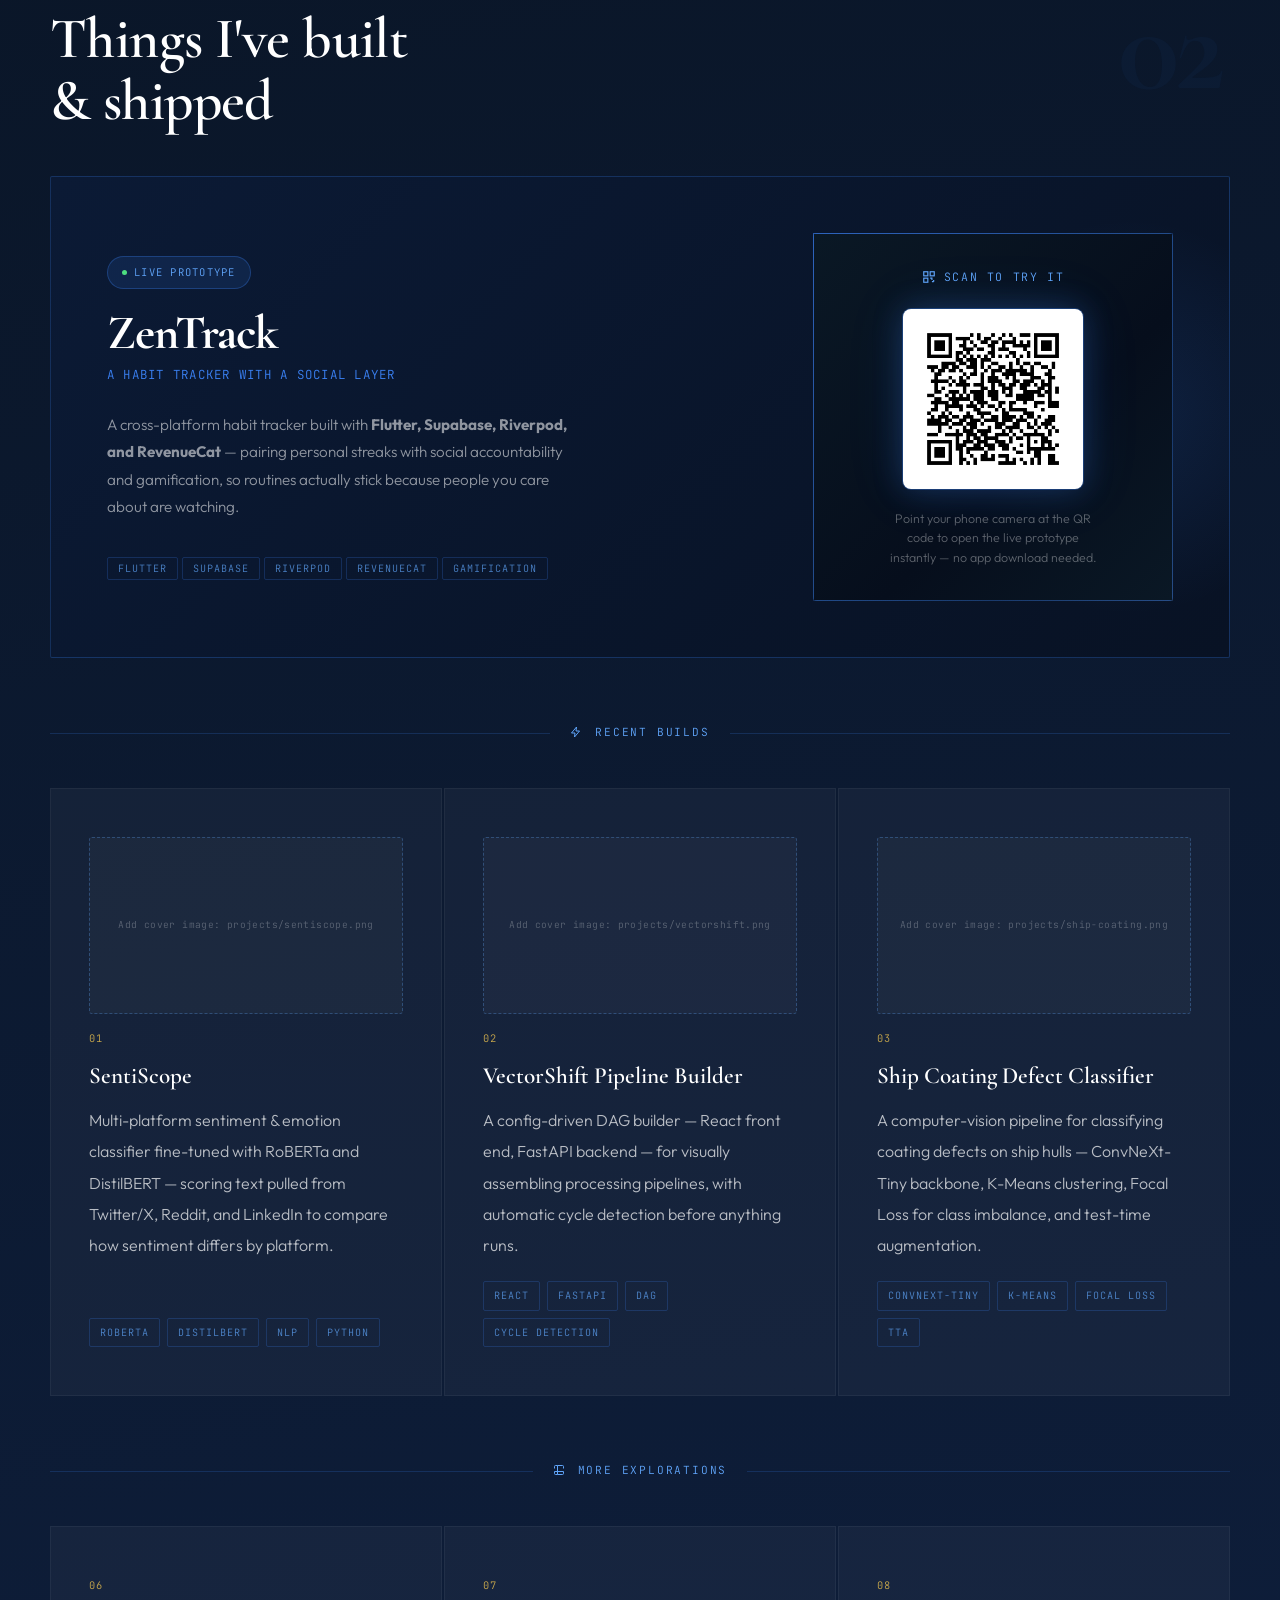
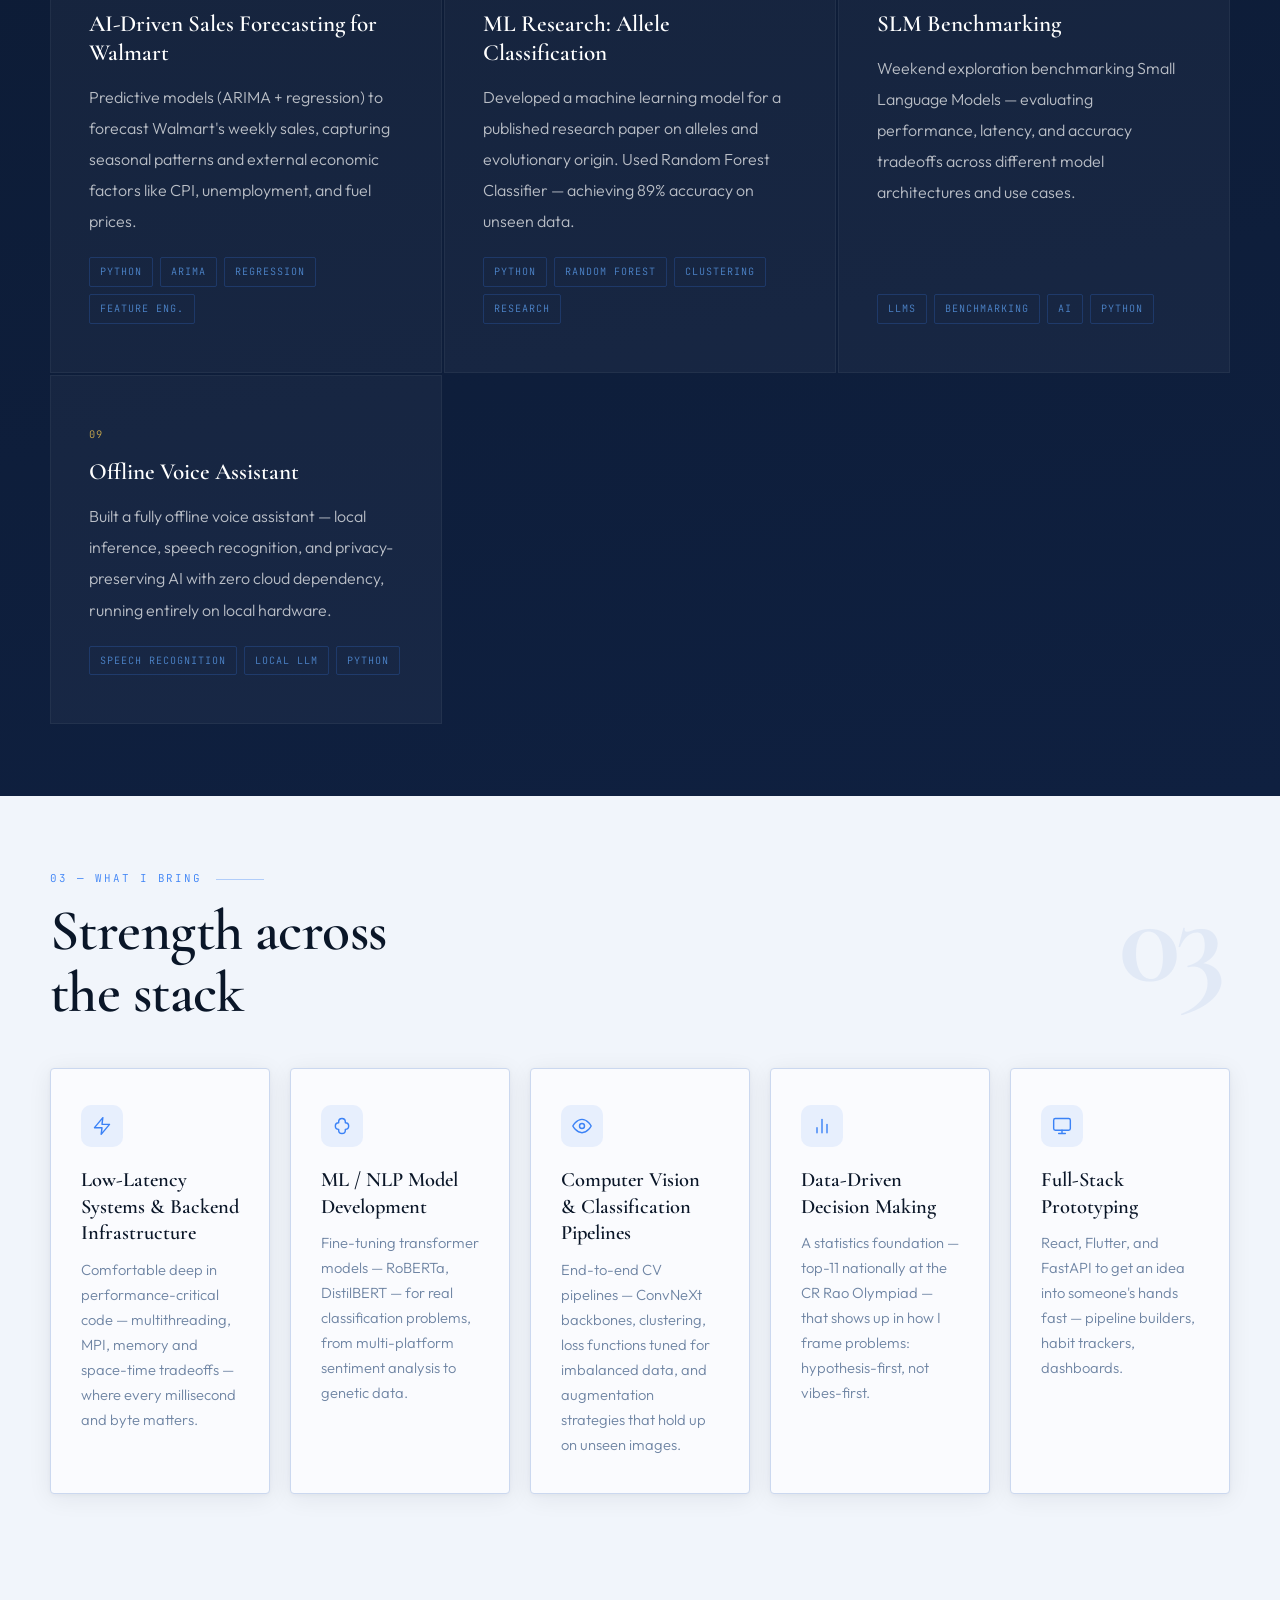
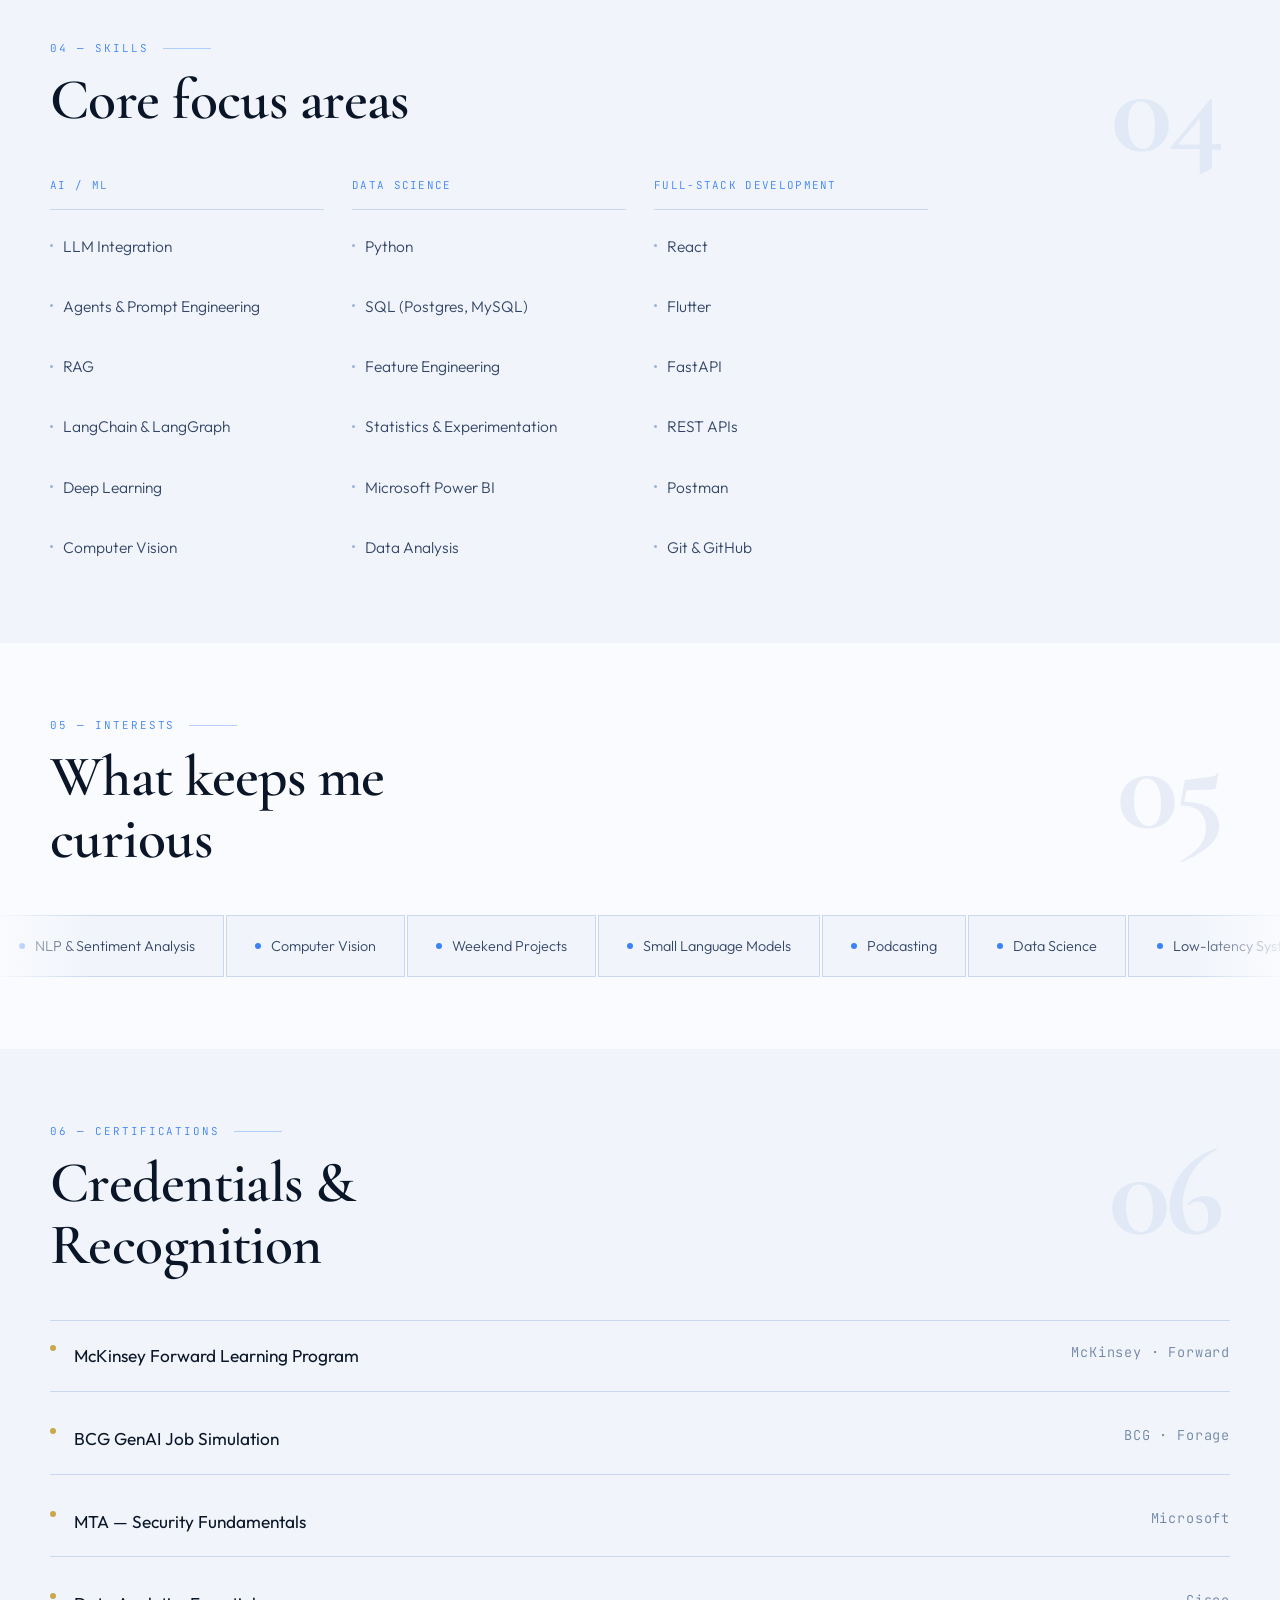
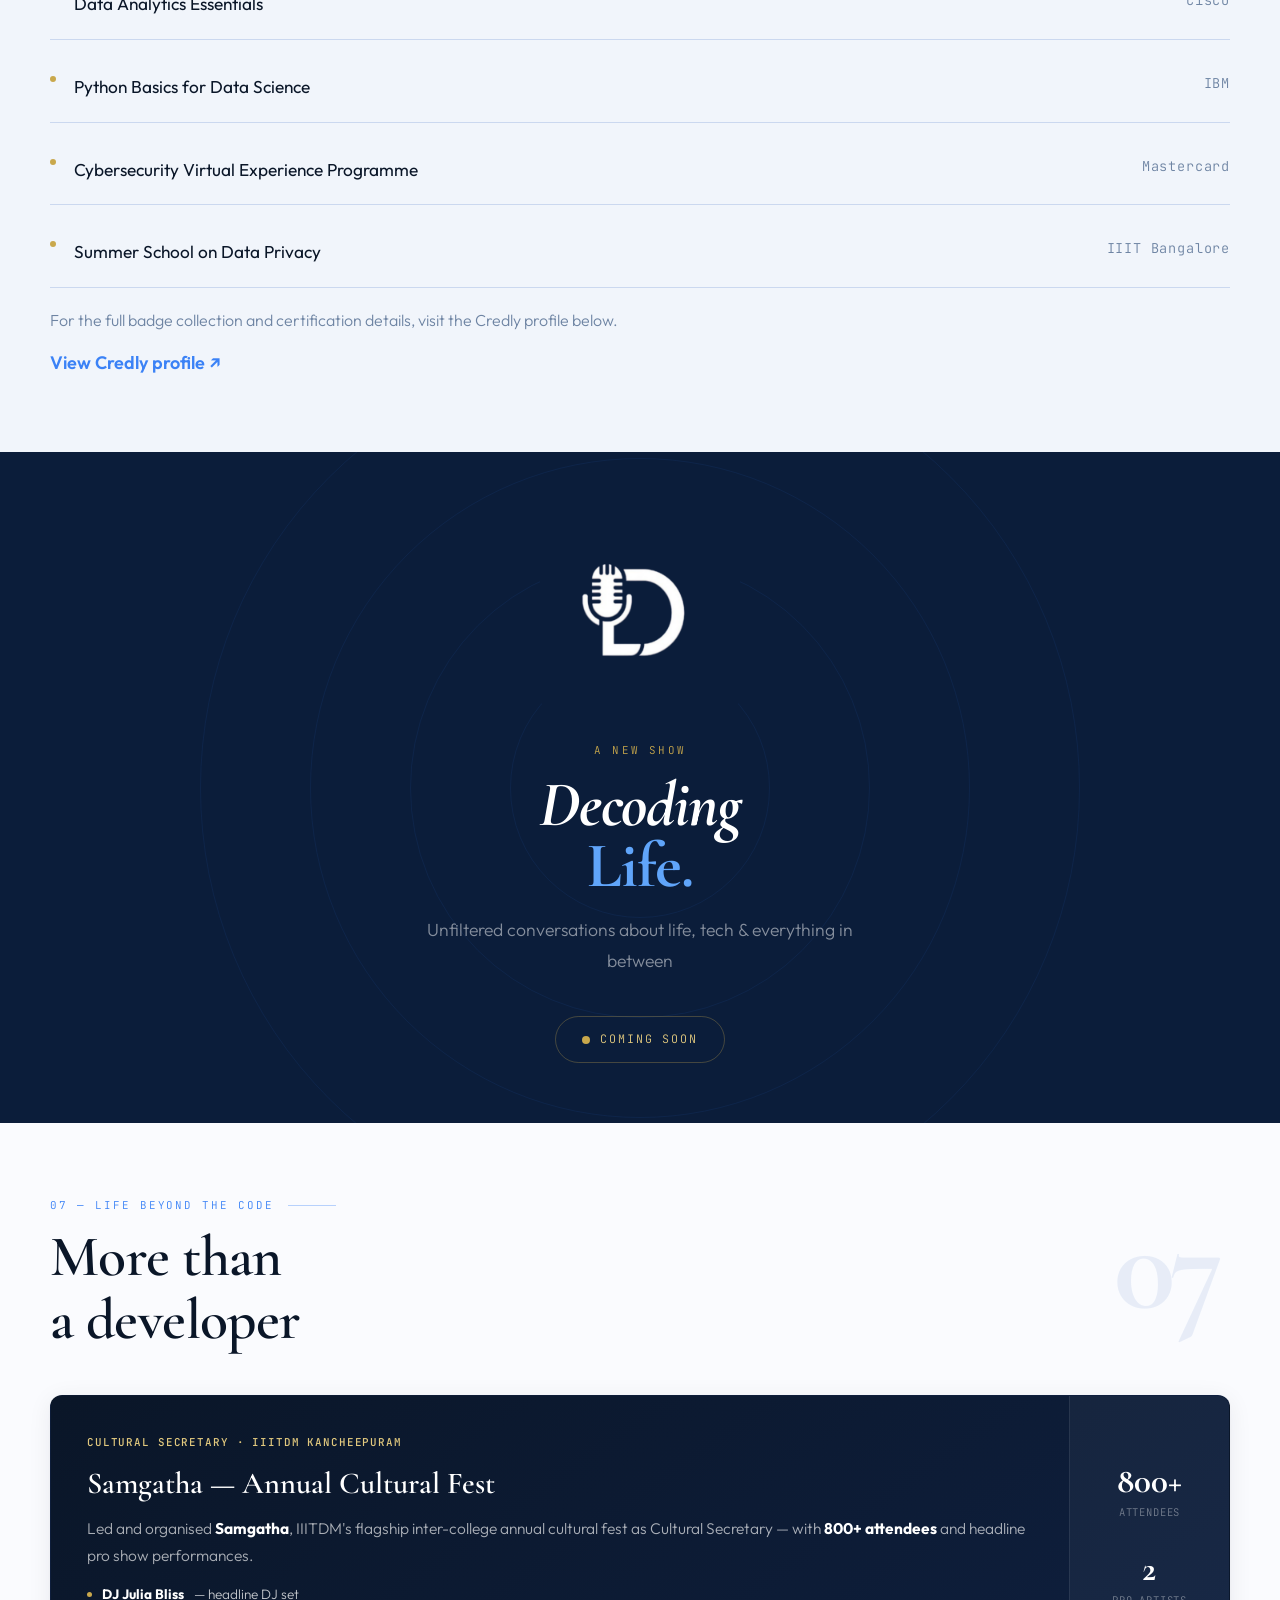
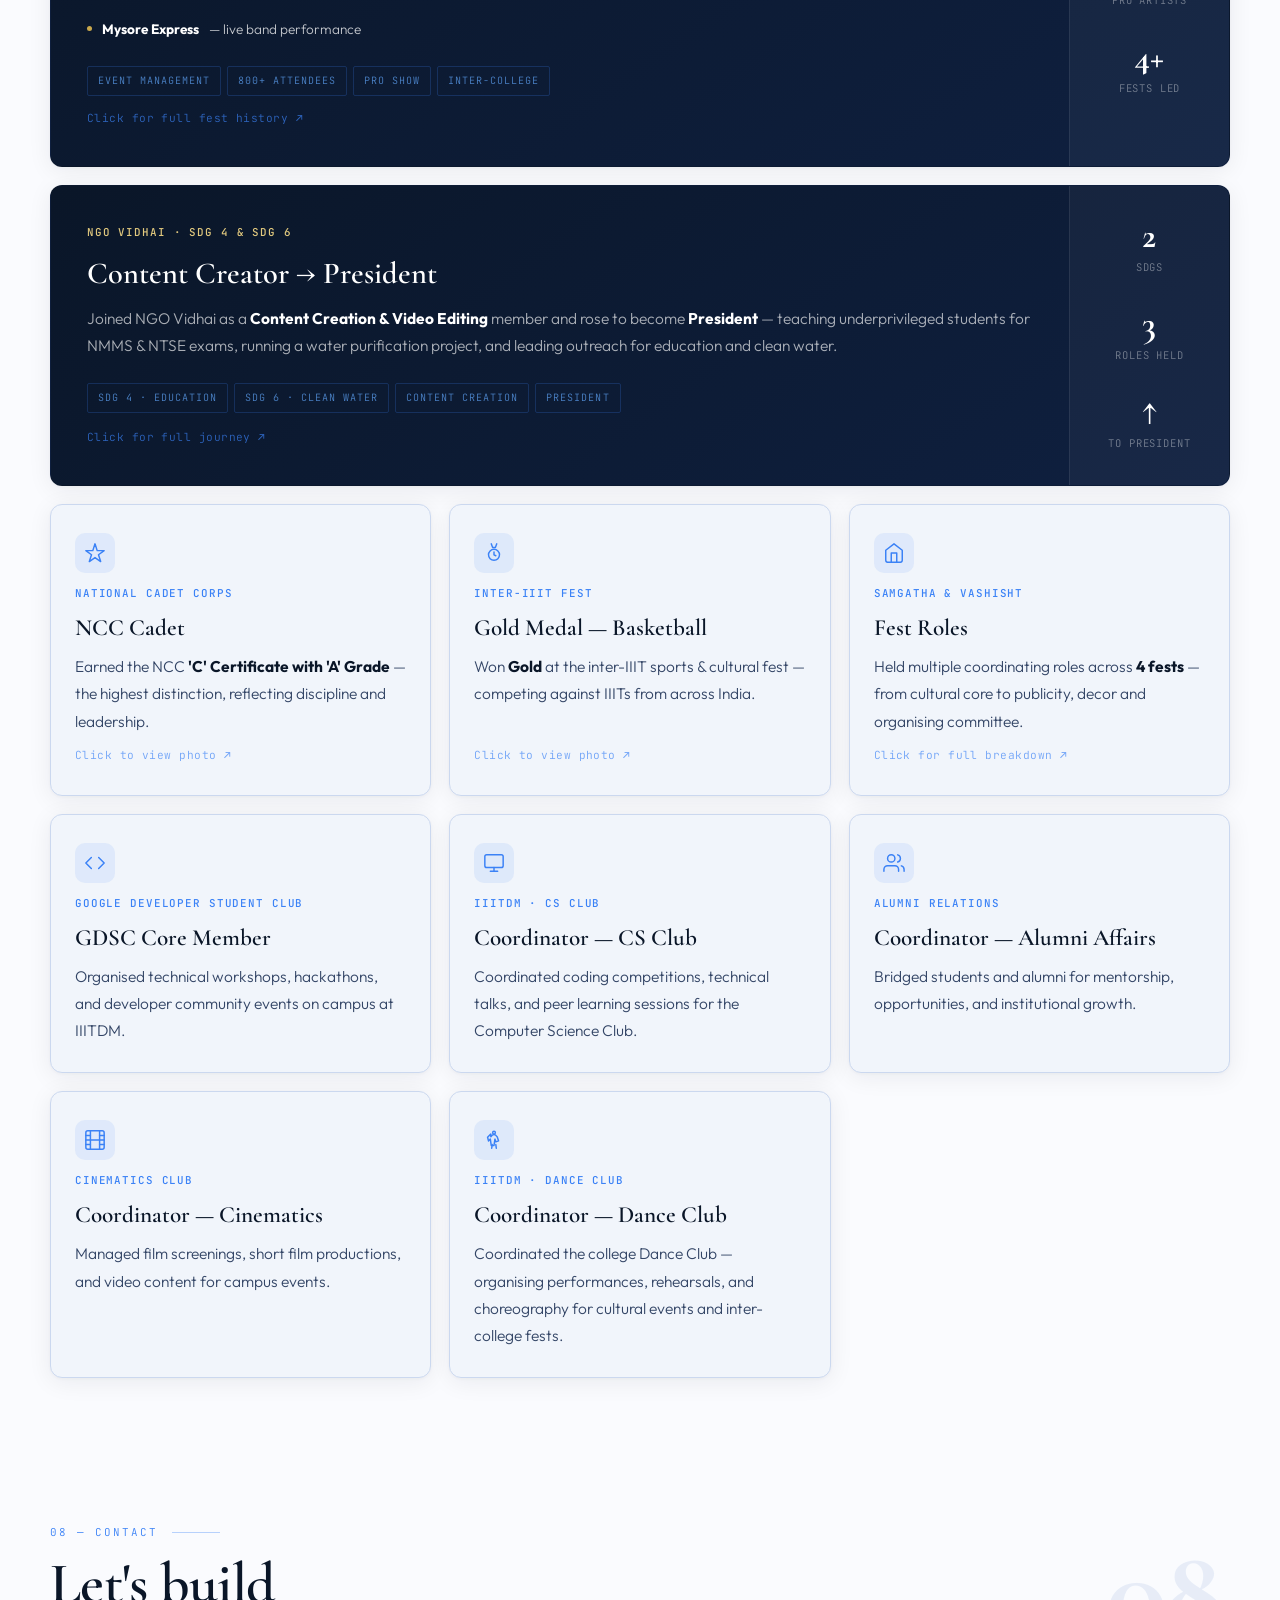
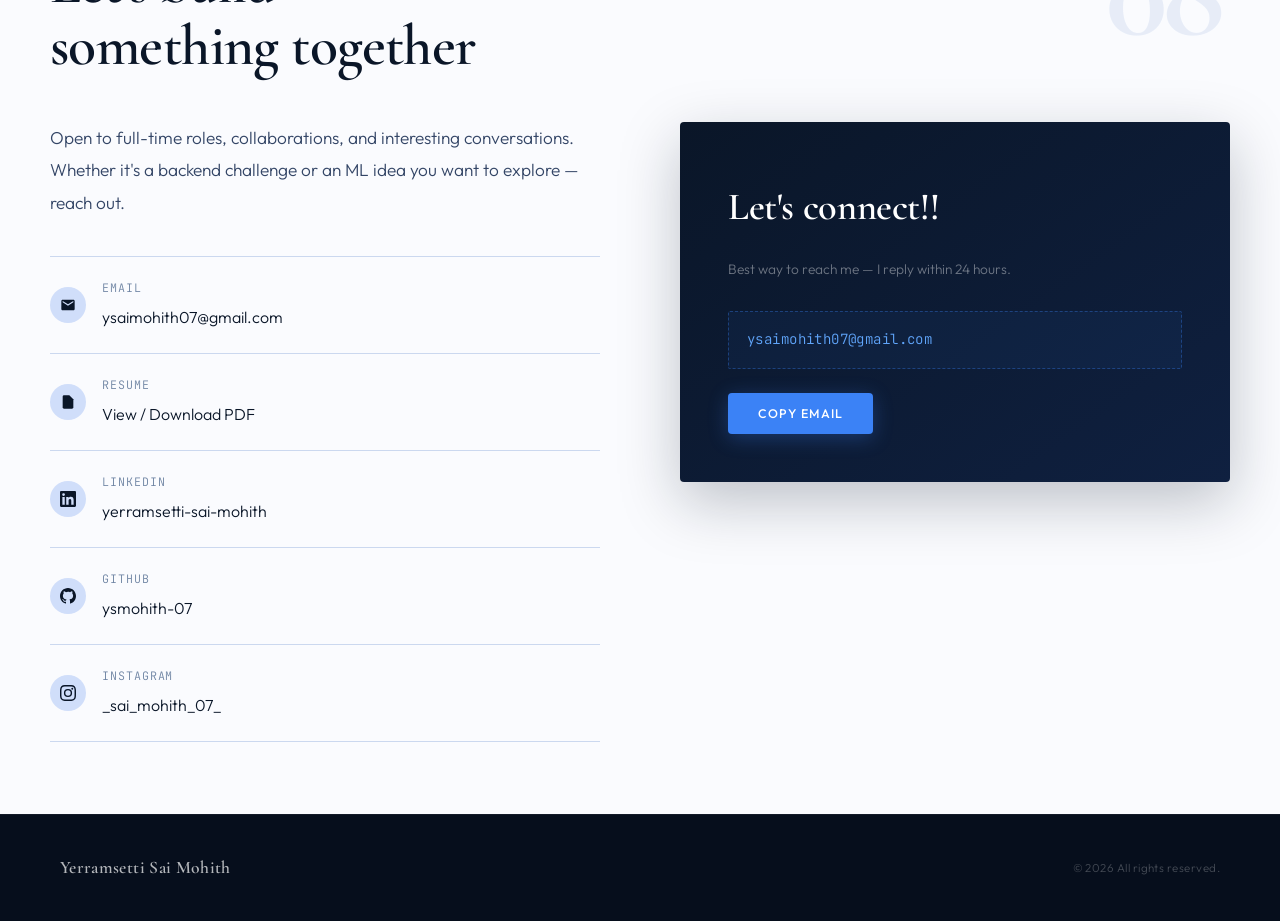
==== commit 568d220f: "Updated portfolio" ====
--- a/index.html
+++ b/index.html
@@ -453,7 +453,7 @@
       <div class="cert-item">
         <div class="cert-dot"></div>
         <div class="cert-name">McKinsey Forward Learning Program</div>
-        <div class="cert-issuer">McKinsey · Forward · <a href="https://www.credly.com/users/yerramsetti-v-s-n-sai-mohith/badges/credly" target="_blank" rel="noopener noreferrer" style="color:inherit; text-decoration:underline;">View on Credly ↗</a></div>
+        <div class="cert-issuer">McKinsey · Forward</div>
       </div>
       <div class="cert-item">
         <div class="cert-dot"></div>
@@ -486,11 +486,9 @@
         <div class="cert-issuer">IIIT Bangalore</div>
       </div>
     </div>
-    <div class="reveal" style="margin-top:24px;">
-      <div style="border:1px solid rgba(255,255,255,0.16); border-radius:18px; overflow:hidden; background:rgba(255,255,255,0.04); backdrop-filter:blur(8px);">
-        <iframe src="https://www.credly.com/users/yerramsetti-v-s-n-sai-mohith/badges/credly" title="Credly profile for Sai Mohith" loading="lazy" style="width:100%; min-height:420px; border:0; background:#fff;"></iframe>
-      </div>
-      <p style="margin-top:10px; font-size:0.95rem; opacity:0.8;">Opening the Credly profile in a framed preview — click the badge page if you want to view it in a full tab.</p>
+    <div class="cert-footer reveal">
+      <p>For the full badge collection and certification details, visit the Credly profile below.</p>
+      <a href="https://www.credly.com/users/yerramsetti-v-s-n-sai-mohith/badges/credly" target="_blank" rel="noopener noreferrer" class="cert-footer-link">View Credly profile ↗</a>
     </div>
   </section>
 
--- a/style.css
+++ b/style.css
@@ -49,8 +49,8 @@
     body {
       font-family: 'Outfit', sans-serif;
       font-weight: 300;
-      font-size: 17px;
-      line-height: 1.8;
+      font-size: 18px;
+      line-height: 1.95;
       background: var(--white);
       color: var(--navy);
       overflow-x: hidden;
@@ -390,7 +390,7 @@
     .band-dot { width: 3px; height: 3px; border-radius: 50%; background: var(--gold); }
 
     /* ── SECTION BASE ── */
-    section { padding: var(--gap) 60px; position: relative; }
+    section { padding: 4.5rem 50px; position: relative; }
     .sec-label {
       font-family: 'JetBrains Mono', monospace; font-size: .68rem;
       letter-spacing: .18em; text-transform: uppercase;
@@ -402,7 +402,7 @@
       font-family: 'Cormorant Garamond', serif;
       font-size: clamp(2.5rem, 4.5vw, 3.8rem);
       font-weight: 600; line-height: 1.08; letter-spacing: -.01em;
-      margin-bottom: 64px; color: var(--navy);
+      margin-bottom: 44px; color: var(--navy);
     }
     .watermark {
       position: absolute; right: 60px; top: 80px;
@@ -427,7 +427,7 @@
     }
     .about-img-frame img[alt] { background: var(--off-white); } /* alt text fallback color */
     .about-texts { display: flex; flex-direction: column; gap: 26px; }
-    .about-bio { font-size: 1.05rem; line-height: 1.9; color: var(--text); }
+    .about-bio { font-size: 1.08rem; line-height: 1.95; color: var(--text); }
     .about-bio strong { color: var(--navy); font-weight: 500; }
     .pull-quote {
       border-left: 2px solid var(--gold); padding: 16px 24px;
@@ -533,7 +533,7 @@
     }
     .proj-card:hover .proj-corner { opacity: 1; }
     .proj-title { font-family: 'Cormorant Garamond', serif; font-size: 1.45rem; font-weight: 600; color: #FFFFFF; line-height: 1.25; }
-    .proj-desc { font-size: .97rem; color: rgba(255,255,255,.5); line-height: 1.8; flex: 1; }
+    .proj-desc { font-size: 1rem; color: rgba(255,255,255,.7); line-height: 1.95; flex: 1; }
     .proj-tags { display: flex; flex-wrap: wrap; gap: 7px; margin-top: 6px; }
     .proj-tag {
       font-size: .63rem; letter-spacing: .1em; text-transform: uppercase;
@@ -780,13 +780,17 @@
 
     /* ── CERTIFICATIONS ── */
     #certifications { background: var(--off-white); }
-    .cert-list { display: flex; flex-direction: column; }
-    .cert-item { display: flex; align-items: center; gap: 16px; padding: 26px 0; border-bottom: 1px solid var(--border); transition: padding-left .3s; }
+    .cert-list { display: grid; gap: 12px; }
+    .cert-item { display: flex; align-items: flex-start; gap: 18px; padding: 18px 0; border-bottom: 1px solid var(--border); transition: padding-left .3s; }
     .cert-item:first-child { border-top: 1px solid var(--border); }
-    .cert-item:hover { padding-left: 10px; }
-    .cert-dot { width: 6px; height: 6px; border-radius: 50%; background: var(--gold); flex-shrink: 0; }
-    .cert-name { font-size: 1.02rem; color: var(--navy); font-weight: 400; flex: 1; }
-    .cert-issuer { font-family: 'JetBrains Mono', monospace; font-size: .75rem; color: var(--muted); letter-spacing: .06em; }
+    .cert-item:hover { padding-left: 8px; }
+    .cert-dot { width: 6px; height: 6px; border-radius: 50%; background: var(--gold); flex-shrink: 0; margin-top: 6px; }
+    .cert-name { font-size: 1.08rem; color: var(--navy); font-weight: 400; flex: 1; }
+    .cert-issuer { font-family: 'JetBrains Mono', monospace; font-size: .85rem; color: var(--muted); letter-spacing: .06em; }
+    .cert-footer { margin-top: 18px; display: flex; flex-direction: column; gap: 10px; }
+    .cert-footer p { font-size: 1rem; color: var(--muted); max-width: 820px; line-height: 1.8; }
+    .cert-footer-link { color: var(--blue); font-weight: 600; text-decoration: none; }
+    .cert-footer-link:hover { text-decoration: underline; }
 
     /* ── ACHIEVEMENTS ── */
     #achievements { background: var(--white); }
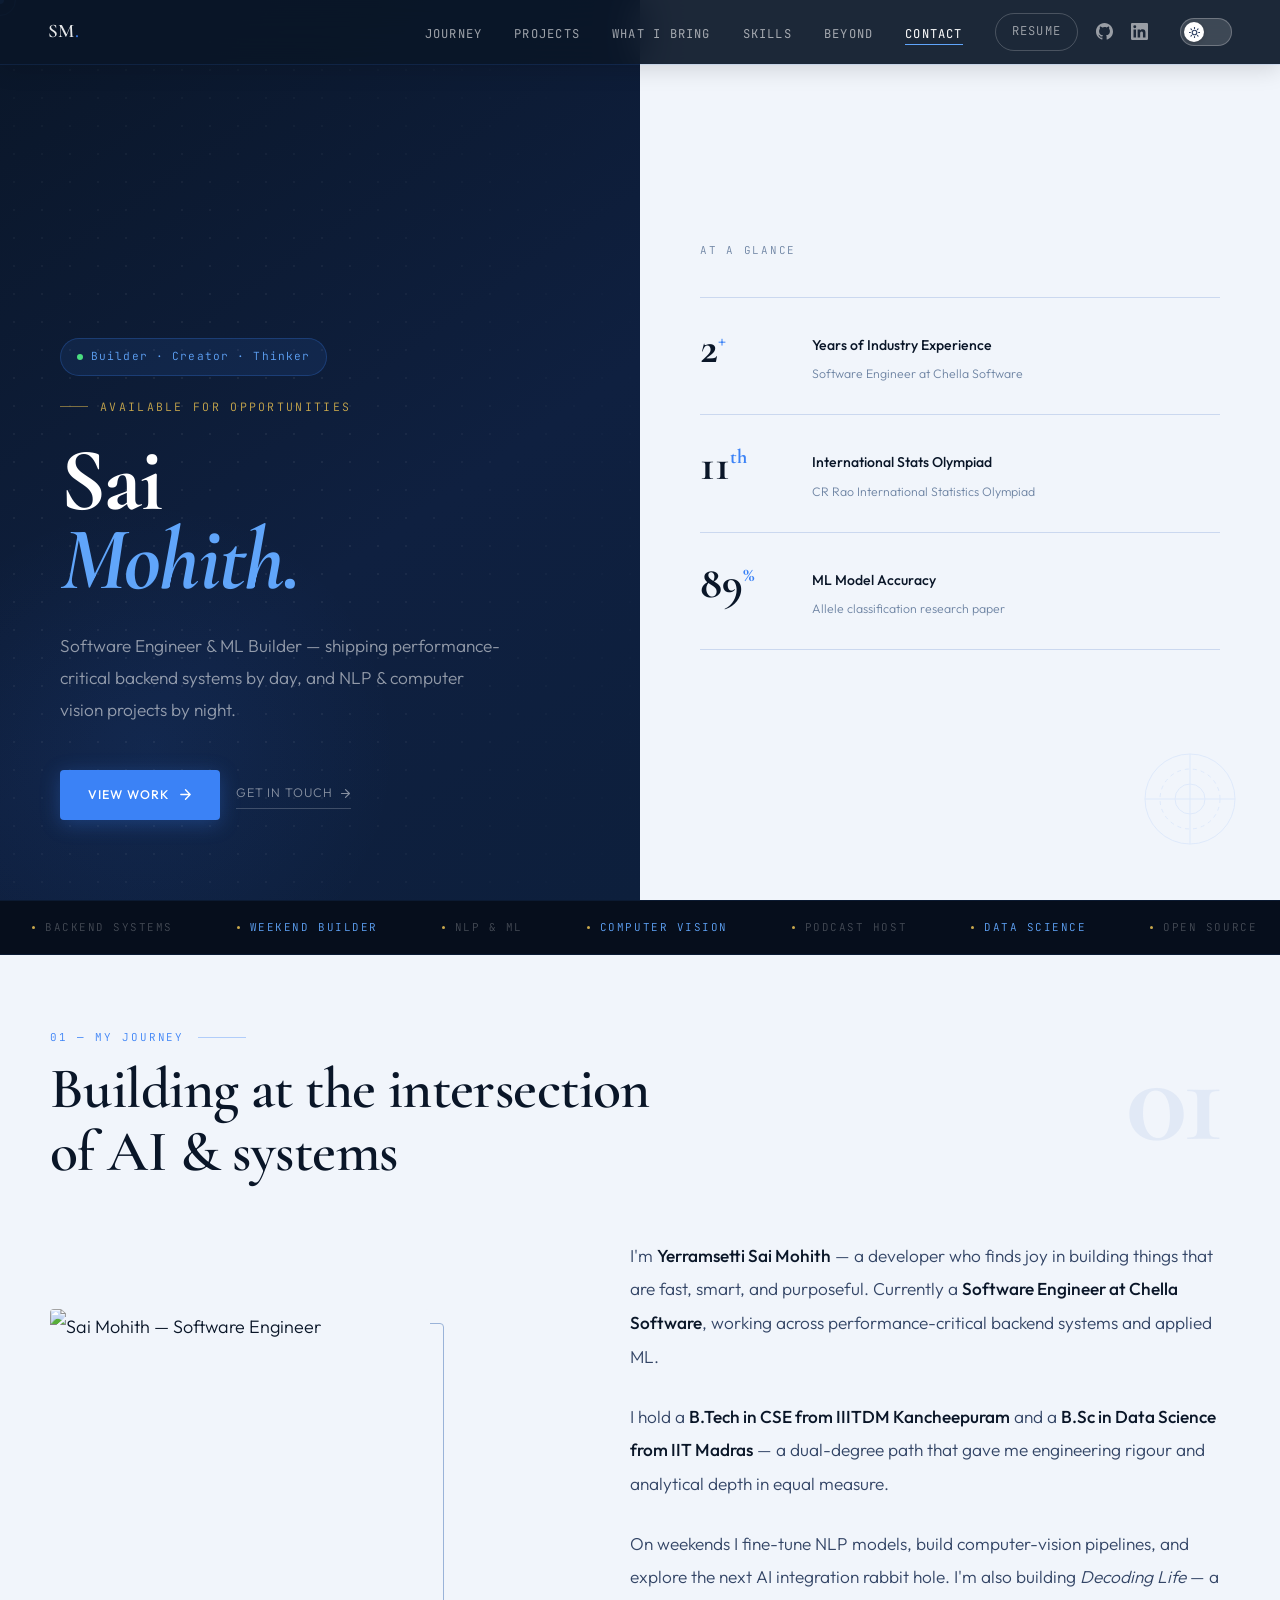
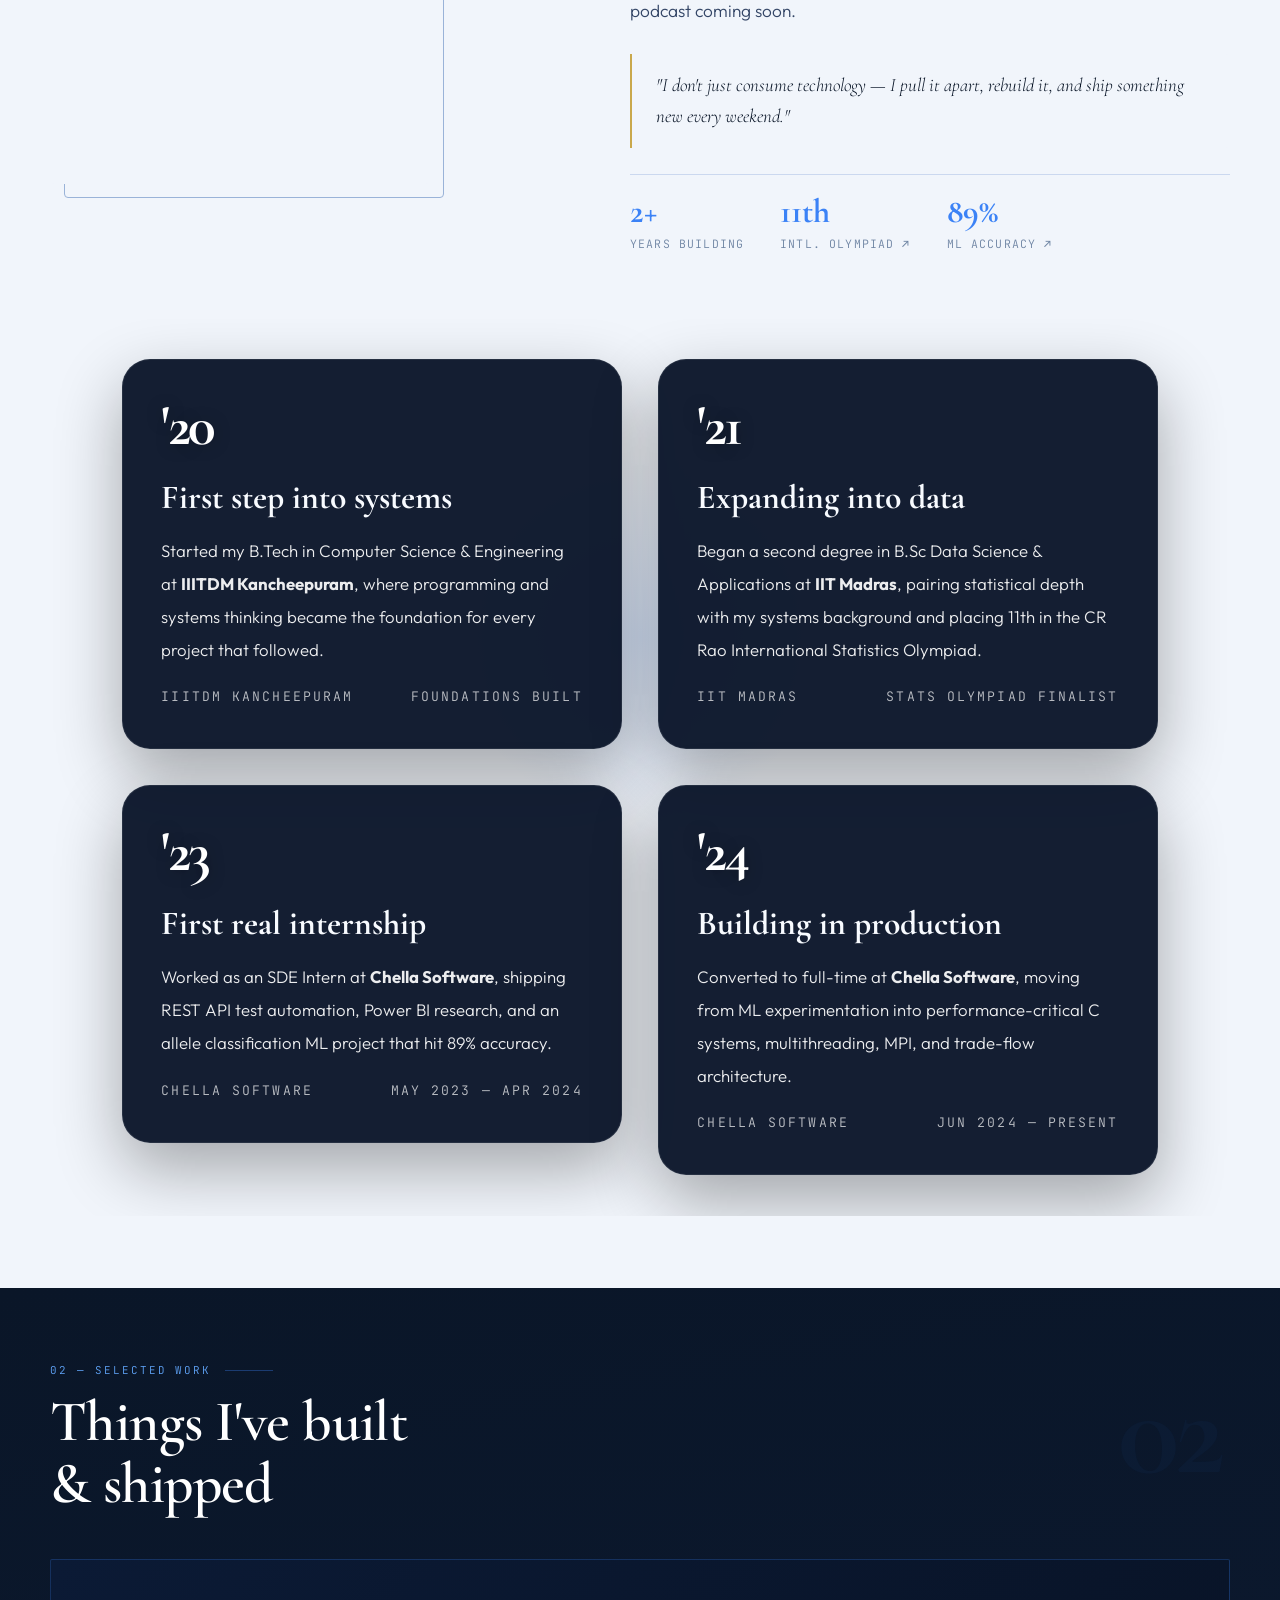
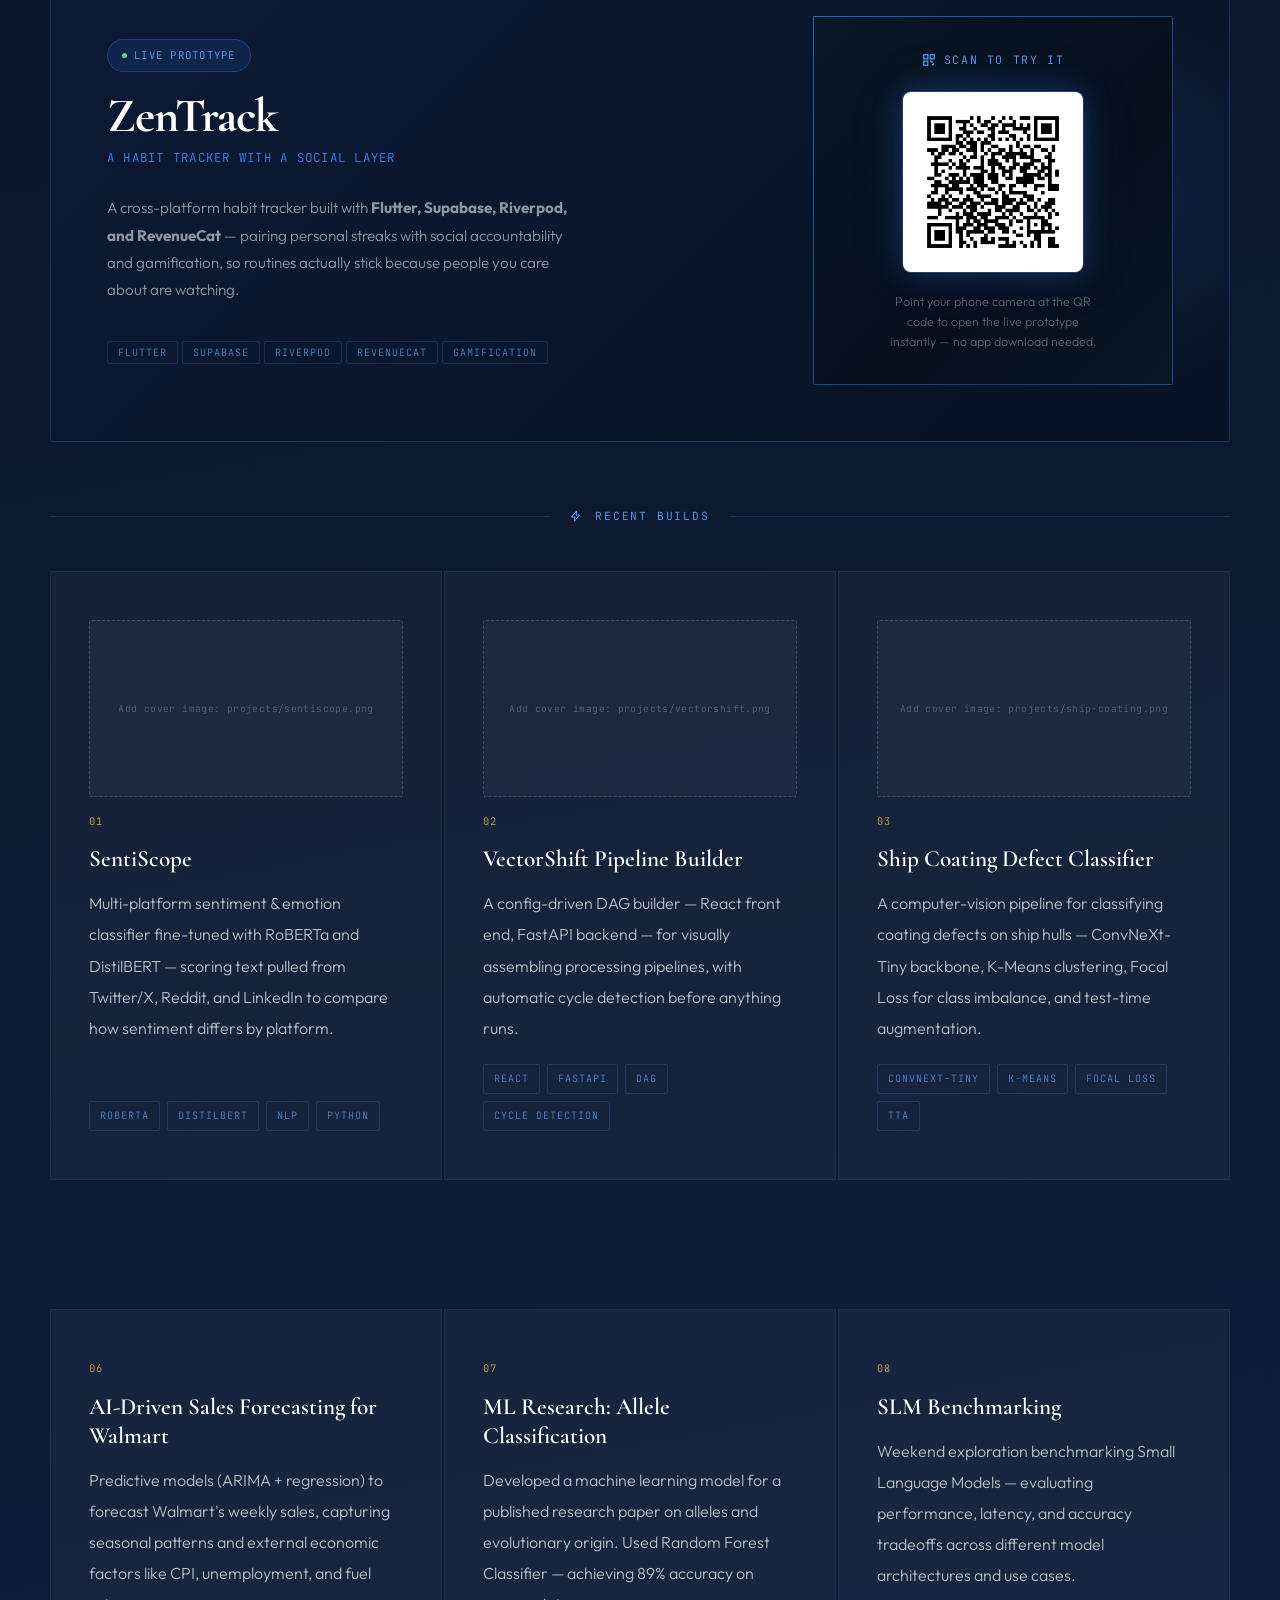
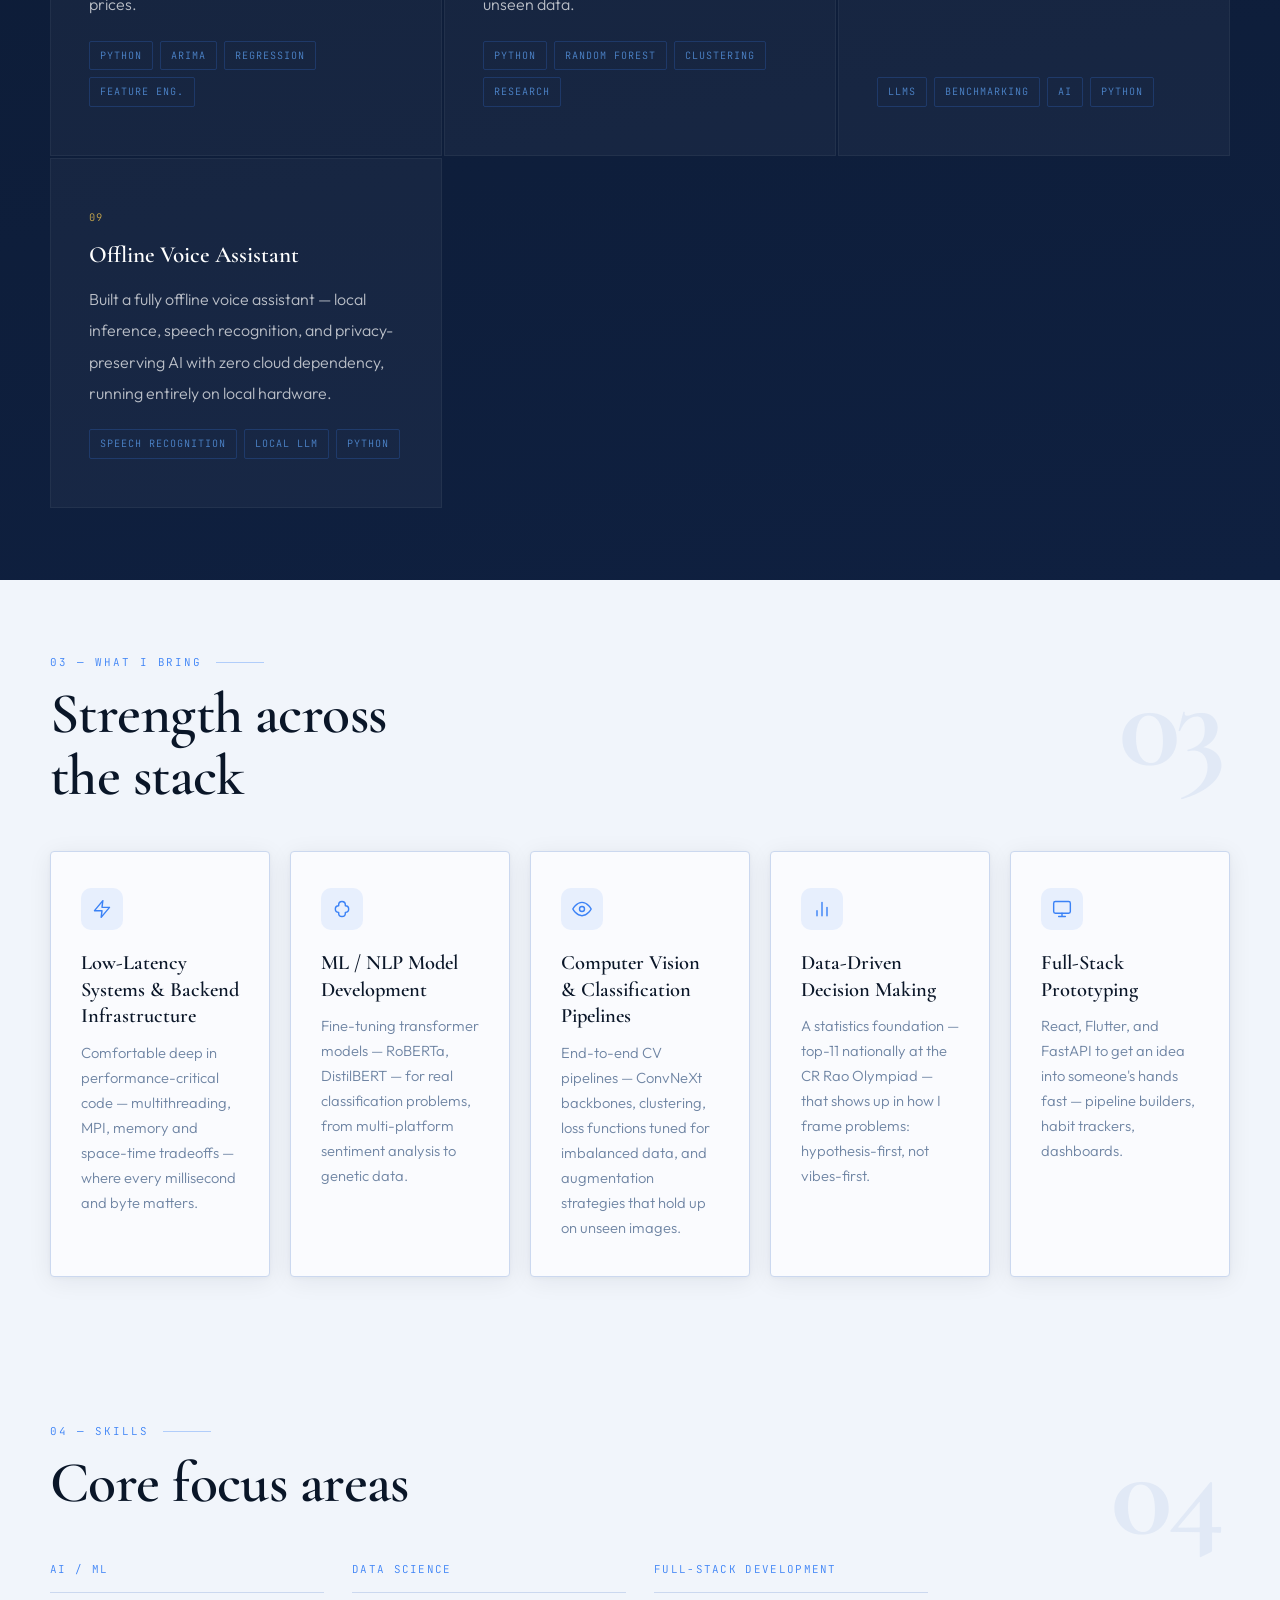
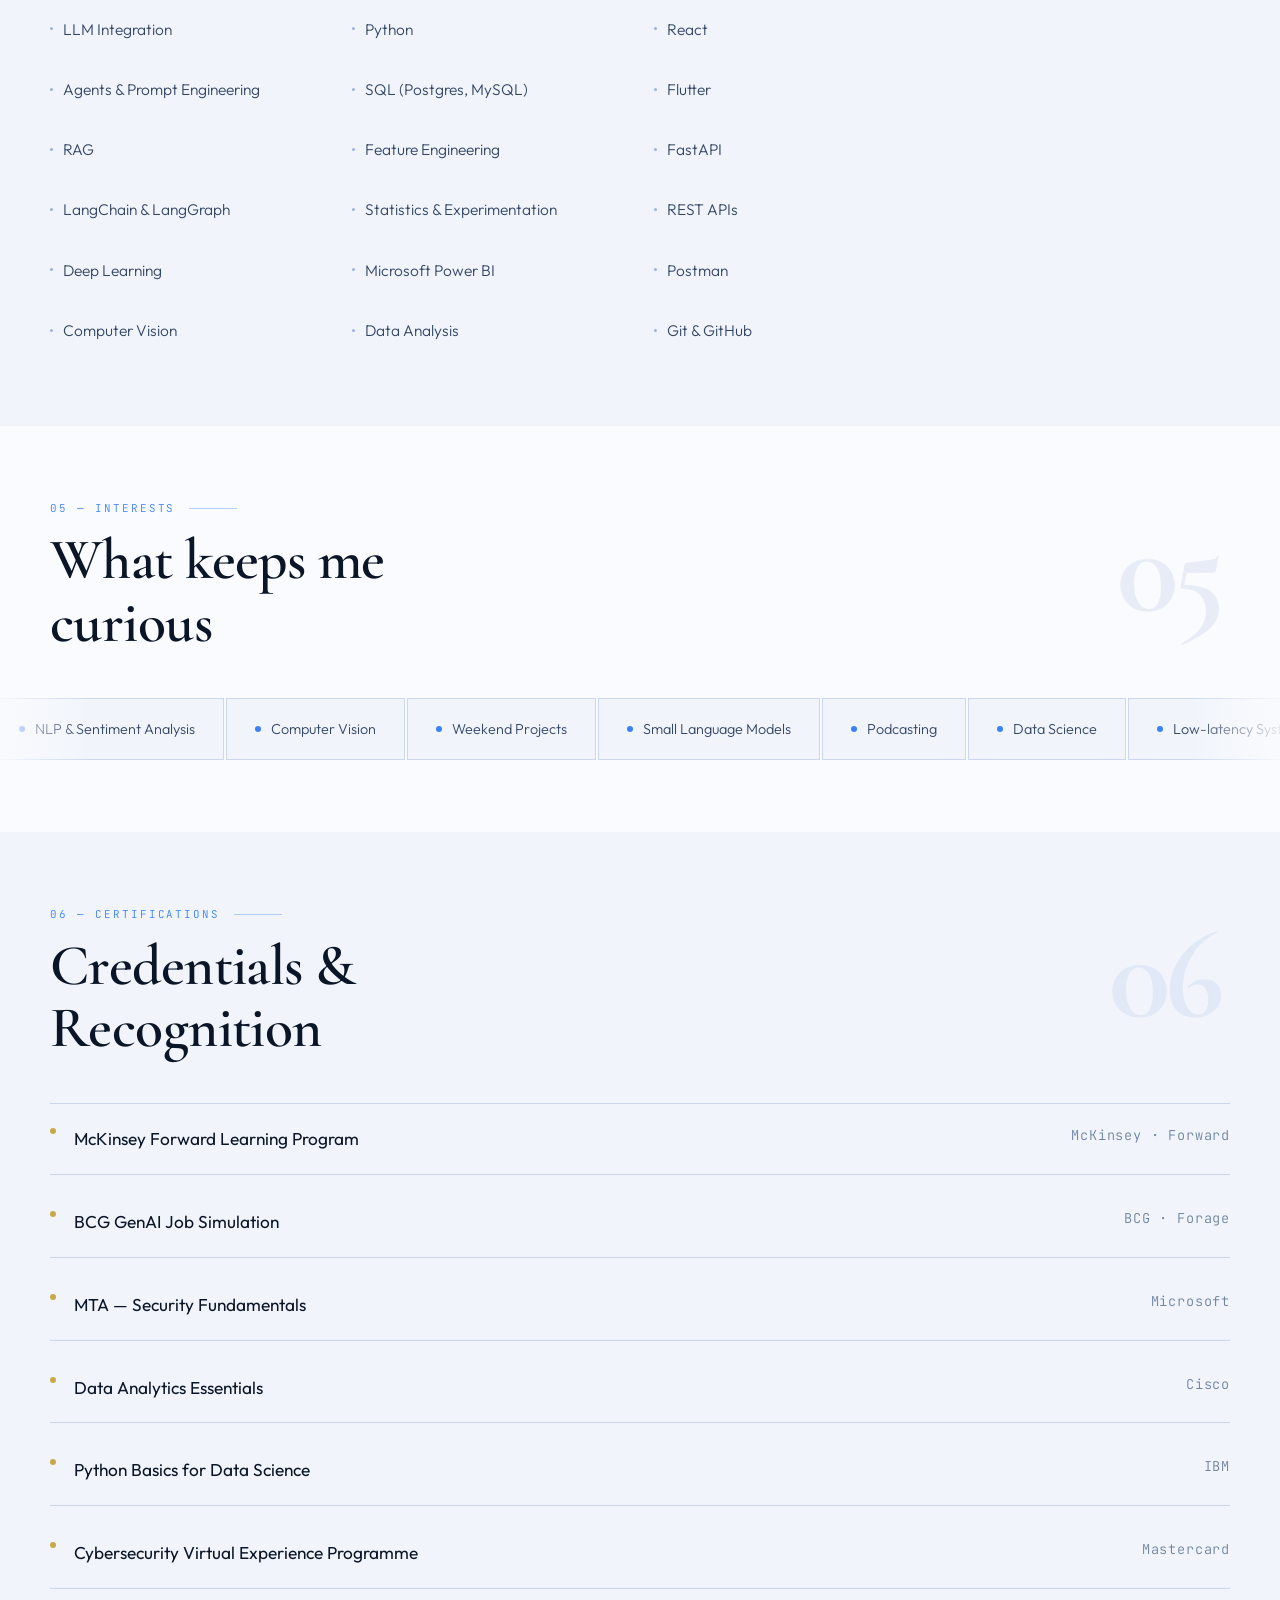
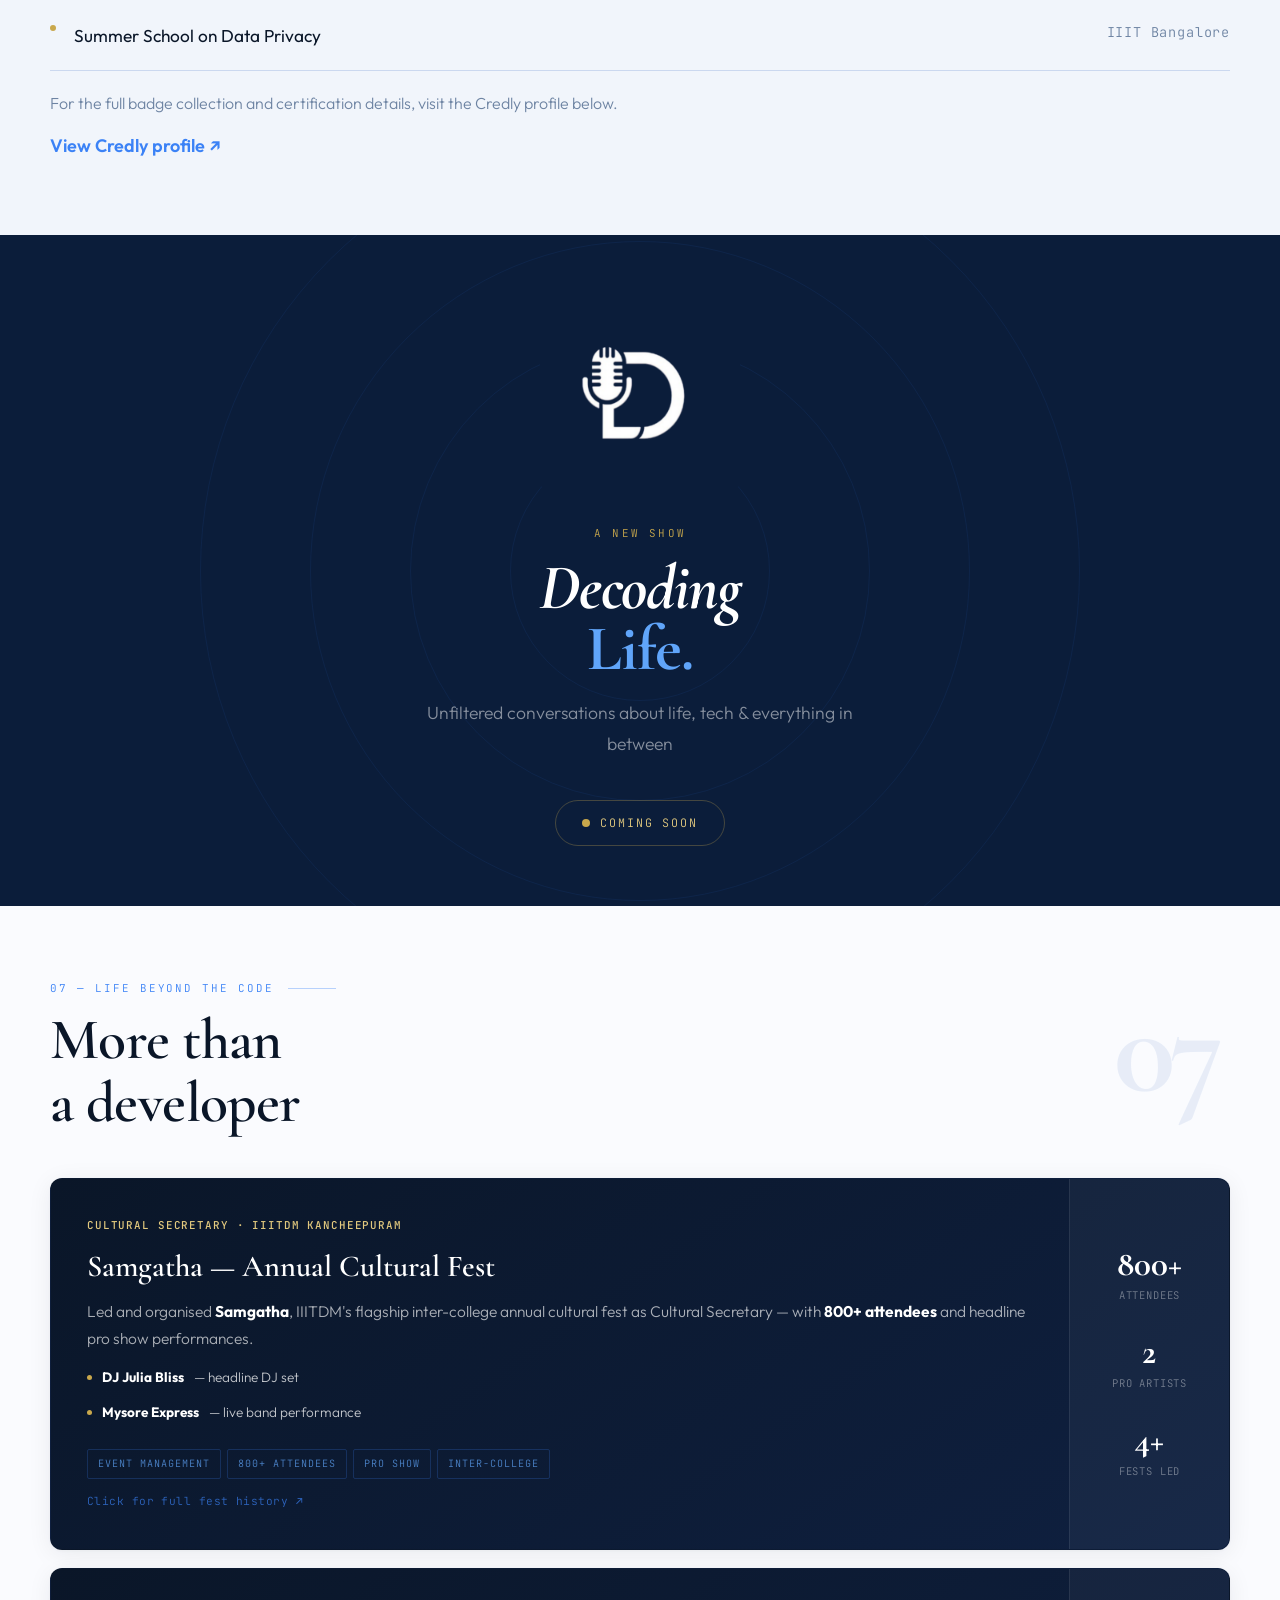
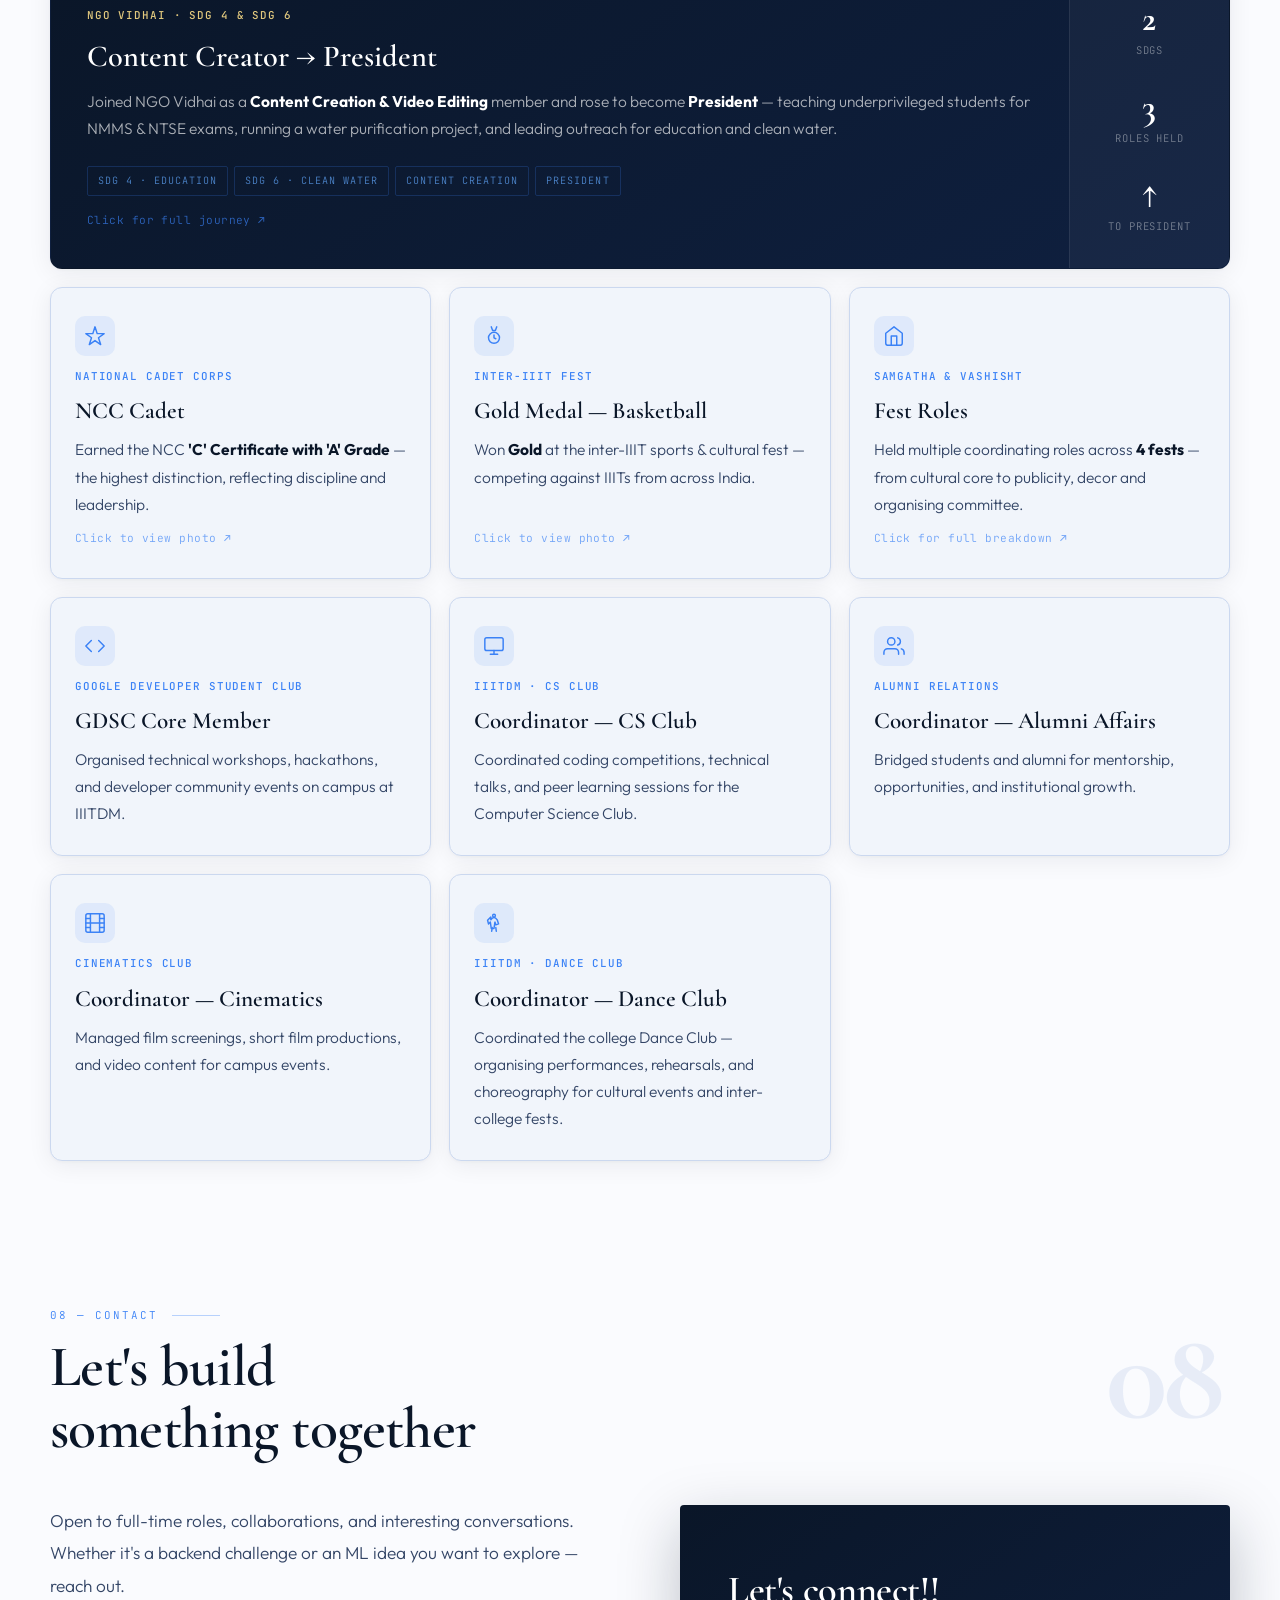
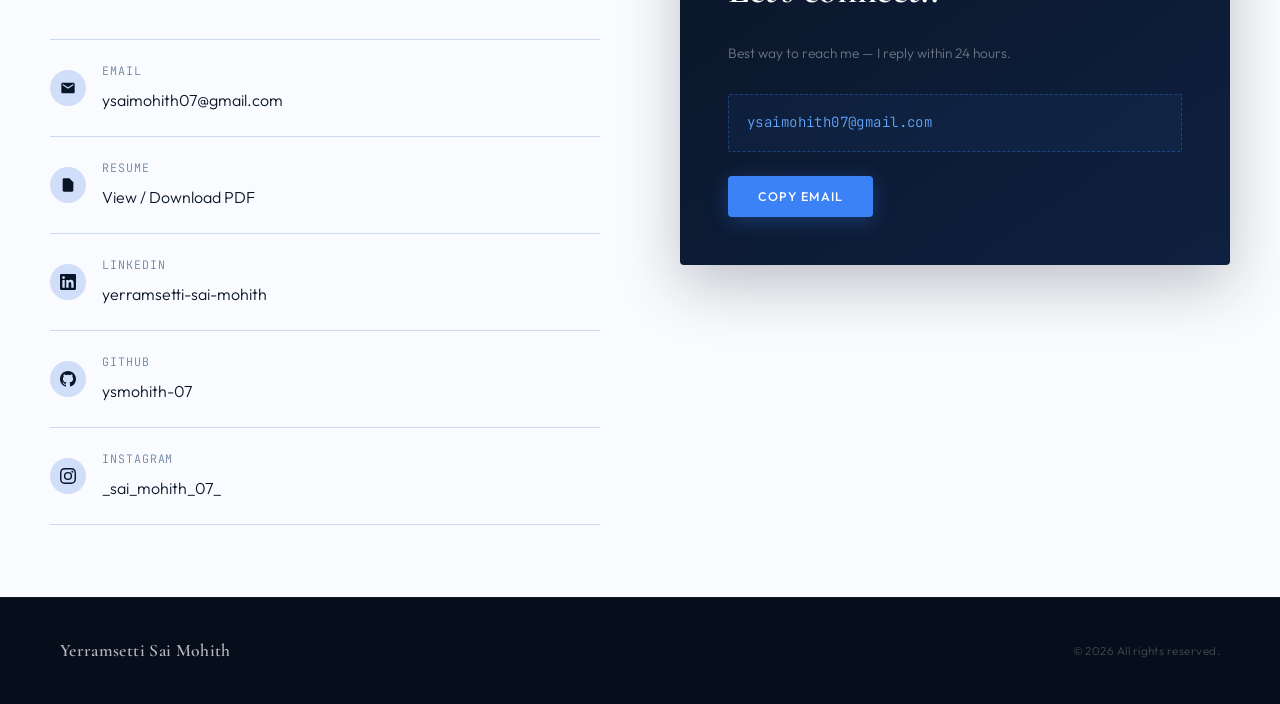
==== commit 193a99dd: "Modifications" ====
--- a/index.html
+++ b/index.html
@@ -168,46 +168,47 @@
       </div>
     </div>
 
-    <div class="timeline reveal">
-
-      <div class="timeline-item">
-        <div class="timeline-dot"></div>
-        <div class="timeline-period">2020 — Where it started</div>
-        <h3 class="timeline-title">B.Tech, Computer Science &amp; Engineering</h3>
-        <p class="timeline-desc">Started at <strong>IIITDM Kancheepuram</strong> — the first real exposure to programming and systems thinking that turned curiosity into a career direction.</p>
-      </div>
-
-      <div class="timeline-item clickable" data-dialog="olympiad" tabindex="0" role="button" aria-label="View full details on the Statistics Olympiad">
-        <div class="timeline-dot"></div>
-        <div class="timeline-period">2021 — Widening the lens</div>
-        <h3 class="timeline-title">B.Sc, Data Science &amp; Applications</h3>
-        <p class="timeline-desc">Added a second degree from <strong>IIT Madras</strong> alongside CS — pairing engineering rigour with statistical depth. Around this time, placed <strong>11th at the CR Rao International Statistics Olympiad</strong>.</p>
-        <div class="timeline-read-more">Read full details <svg width="12" height="12" viewBox="0 0 14 14" fill="none"><path d="M2 7h10M7 2l5 5-5 5" stroke="currentColor" stroke-width="1.5" stroke-linecap="round" stroke-linejoin="round"/></svg></div>
-      </div>
-
-      <div class="timeline-item" data-expdialog="intern" tabindex="0" role="button" aria-label="View full details for SDE Intern role">
-        <div class="timeline-dot"></div>
-        <div class="timeline-period">May 2023 — Apr 2024 · First real internship</div>
-        <h3 class="timeline-title">SDE Intern, Chella Software</h3>
-        <p class="timeline-desc">REST API testing, Power BI R&amp;D, and a sponsored ML research project — allele classification at <strong>89% accuracy</strong>, published as a research paper. The project that pushed past what I thought I could build.</p>
-        <div class="timeline-read-more">Read full details <svg width="12" height="12" viewBox="0 0 14 14" fill="none"><path d="M2 7h10M7 2l5 5-5 5" stroke="currentColor" stroke-width="1.5" stroke-linecap="round" stroke-linejoin="round"/></svg></div>
-      </div>
-
-      <div class="timeline-item" data-expdialog="fulltime" tabindex="0" role="button" aria-label="View full details for Software Engineer role">
-        <div class="timeline-dot"></div>
-        <div class="timeline-period">Jun 2024 — Present · Scope widens</div>
-        <h3 class="timeline-title">Software Engineer, Chella Software</h3>
-        <p class="timeline-desc">Converted full-time and moved from ML experimentation into performance-critical <strong>C systems</strong> — multithreading, MPI, and trade-flow architecture for a stock exchange platform. Backend and systems work entered the toolkit alongside ML.</p>
-        <div class="timeline-read-more">Read full details <svg width="12" height="12" viewBox="0 0 14 14" fill="none"><path d="M2 7h10M7 2l5 5-5 5" stroke="currentColor" stroke-width="1.5" stroke-linecap="round" stroke-linejoin="round"/></svg></div>
-      </div>
-
-      <div class="timeline-item">
-        <div class="timeline-dot"></div>
-        <div class="timeline-period">Present day</div>
-        <h3 class="timeline-title">Building across the stack</h3>
-        <p class="timeline-desc">On nights and weekends, shipping projects that span the breadth — NLP sentiment models, computer-vision classifiers, a React/FastAPI pipeline builder, and more. The throughline is picking the right tool for the problem, not staying in one lane. <a href="#projects" style="color:var(--blue);">See the projects ↓</a></p>
-      </div>
-
+    <div class="journey-timeline reveal" aria-label="Journey timeline">
+      <div class="journey-timeline-inner">
+        <div class="journey-items">
+          <article class="journey-card" data-year="2020">
+            <div class="journey-year">'20</div>
+            <h3>First step into systems</h3>
+            <p>Started my B.Tech in Computer Science &amp; Engineering at <strong>IIITDM Kancheepuram</strong>, where programming and systems thinking became the foundation for every project that followed.</p>
+            <div class="journey-footer">
+              <div class="journey-badge">IIITDM Kancheepuram</div>
+              <div class="journey-age">Foundations built</div>
+            </div>
+          </article>
+          <article class="journey-card" data-year="2021">
+            <div class="journey-year">'21</div>
+            <h3>Expanding into data</h3>
+            <p>Began a second degree in B.Sc Data Science &amp; Applications at <strong>IIT Madras</strong>, pairing statistical depth with my systems background and placing 11th in the CR Rao International Statistics Olympiad.</p>
+            <div class="journey-footer">
+              <div class="journey-badge">IIT Madras</div>
+              <div class="journey-age">Stats olympiad finalist</div>
+            </div>
+          </article>
+          <article class="journey-card" data-year="2023">
+            <div class="journey-year">'23</div>
+            <h3>First real internship</h3>
+            <p>Worked as an SDE Intern at <strong>Chella Software</strong>, shipping REST API test automation, Power BI research, and an allele classification ML project that hit 89% accuracy.</p>
+            <div class="journey-footer">
+              <div class="journey-badge">Chella Software</div>
+              <div class="journey-age">May 2023 — Apr 2024</div>
+            </div>
+          </article>
+          <article class="journey-card" data-year="2024">
+            <div class="journey-year">'24</div>
+            <h3>Building in production</h3>
+            <p>Converted to full-time at <strong>Chella Software</strong>, moving from ML experimentation into performance-critical C systems, multithreading, MPI, and trade-flow architecture.</p>
+            <div class="journey-footer">
+              <div class="journey-badge">Chella Software</div>
+              <div class="journey-age">Jun 2024 — Present</div>
+            </div>
+          </article>
+        </div>
+      </div>
     </div>
   </section>
 
--- a/style.css
+++ b/style.css
@@ -986,45 +986,128 @@
     .nav-links a.active { color: #fff; }
     .nav-links a.active::after { width: 100%; background: var(--blue-light); }
 
-    /* ── JOURNEY TIMELINE ── */
-    #journey { background: var(--white); }
-    .journey-intro { margin-bottom: 96px; }
-    .timeline { position: relative; display: flex; flex-direction: column; gap: 0; }
-    .timeline::before {
-      content: ''; position: absolute; left: 7px; top: 8px; bottom: 8px;
-      width: 1px; background: linear-gradient(to bottom, var(--blue), var(--border) 90%, transparent);
-    }
-    .timeline-item { position: relative; padding: 0 0 56px 44px; }
-    .timeline-item:last-child { padding-bottom: 0; }
-    .timeline-dot {
-      position: absolute; left: 0; top: 6px;
-      width: 15px; height: 15px; border-radius: 50%;
-      background: var(--white); border: 2px solid var(--blue);
-      transition: border-color .3s, background .3s;
-    }
-    .timeline-item:last-child .timeline-dot { background: var(--gold); border-color: var(--gold); }
-    .timeline-period {
-      font-family: 'JetBrains Mono', monospace; font-size: .68rem;
-      letter-spacing: .1em; text-transform: uppercase; color: var(--blue);
-      margin-bottom: 8px;
-    }
-    .timeline-title {
-      font-family: 'Cormorant Garamond', serif; font-size: 1.55rem;
-      font-weight: 600; color: var(--navy); line-height: 1.25; margin-bottom: 10px;
-      letter-spacing: -.01em;
-    }
-    .timeline-desc { font-size: .98rem; color: var(--text); line-height: 1.8; max-width: 640px; }
-    .timeline-item[data-expdialog], .timeline-item[data-dialog] { cursor: pointer; border-radius: 6px; transition: background .25s; }
-    .timeline-item[data-expdialog]:hover, .timeline-item[data-dialog]:hover { background: var(--off-white); }
-    body.dark .timeline-item[data-expdialog]:hover, body.dark .timeline-item[data-dialog]:hover { background: rgba(255,255,255,.03); }
-    .timeline-read-more {
-      display: inline-flex; align-items: center; gap: 6px; margin-top: 12px;
-      font-family: 'JetBrains Mono', monospace; font-size: .7rem;
-      letter-spacing: .1em; text-transform: uppercase;
-      color: var(--blue); opacity: .7; transition: opacity .2s, gap .2s;
-    }
-    .timeline-item[data-expdialog]:hover .timeline-read-more,
-    .timeline-item[data-dialog]:hover .timeline-read-more { opacity: 1; gap: 10px; color: var(--gold); }
+    /* ── JOURNEY CARDS ── */
+    #journey { background: var(--off-white); }
+    .journey-intro { margin-bottom: 64px; }
+    .journey-timeline {
+      position: relative;
+      display: flex;
+      flex-direction: column;
+      gap: 24px;
+      color: #221b13;
+      overflow: hidden;
+    }
+    .journey-timeline::before {
+      content: '';
+      position: absolute;
+      left: 50%;
+      top: 12%;
+      width: 420px;
+      height: 420px;
+      transform: translateX(-50%);
+      background: radial-gradient(circle, rgba(59,130,246,.14) 0%, transparent 62%);
+      pointer-events: none;
+    }
+    .journey-timeline-inner {
+      position: relative;
+      padding: 40px 72px;
+      transform: translate3d(var(--timeline-tx, 0), var(--timeline-ty, 0), 0);
+      transition: transform .25s ease-out;
+    }
+    .journey-timeline-line::after {
+      content: '';
+      position: absolute;
+      left: 50%;
+      top: 16px;
+      width: 18px;
+      height: 18px;
+      transform: translateX(-50%);
+      border-radius: 50%;
+      background: rgba(255,245,190,.95);
+      box-shadow: 0 0 0 8px rgba(255,231,142,.18);
+    }
+    .journey-items {
+      display: grid;
+      grid-template-columns: repeat(2, minmax(0, 1fr));
+      gap: 36px;
+      position: relative;
+      align-items: start;
+    }
+    .journey-card {
+      position: relative;
+      min-width: 0;
+      width: 100%;
+      padding: 2.4rem 2.4rem 2.4rem;
+      background: rgba(8, 18, 40, 0.95);
+      border: 1px solid rgba(255,255,255,.08);
+      border-radius: 28px;
+      box-shadow: 0 26px 66px rgba(0, 0, 0, .32);
+      transition: transform .3s ease, box-shadow .3s ease, border-color .3s ease;
+      display: flex;
+      flex-direction: column;
+      gap: 18px;
+      transform: translate3d(var(--tx, 0px), var(--ty, 0px), 0);
+      will-change: transform;
+    }
+    .journey-card:nth-child(odd),
+    .journey-card:nth-child(even) {
+      grid-column: auto;
+      justify-self: stretch;
+    }
+    .journey-card:hover {
+      transform: translate3d(calc(var(--tx, 0px)), calc(var(--ty, 0px) - 6px), 0) scale(1.01);
+      border-color: rgba(96,165,250,.35);
+      box-shadow: 0 42px 96px rgba(0, 0, 0, .35);
+    }
+    .journey-year {
+      font-family: 'Cormorant Garamond', serif;
+      font-size: 3.6rem;
+      font-weight: 700;
+      color: #fff;
+      margin-bottom: 0.4rem;
+      letter-spacing: -.05em;
+      line-height: 1;
+      text-shadow: 0 1px 16px rgba(0,0,0,.4);
+    }
+    .journey-card h3 {
+      font-family: 'Cormorant Garamond', serif;
+      font-size: 2.1rem;
+      margin-bottom: 0;
+      color: #f8fbff;
+      line-height: 1.1;
+    }
+    .journey-card p {
+      font-size: 1.05rem;
+      color: rgba(255,255,255,.92);
+      line-height: 1.95;
+      margin-bottom: 0;
+    }
+    .journey-footer {
+      display: flex;
+      align-items: center;
+      justify-content: space-between;
+      gap: 16px;
+      flex-wrap: wrap;
+      margin-top: auto;
+    }
+    .journey-badge,
+    .journey-age {
+      font-family: 'JetBrains Mono', monospace;
+      font-size: .82rem;
+      letter-spacing: .16em;
+      text-transform: uppercase;
+      color: rgba(255,255,255,.72);
+    }
+    .journey-hint {
+      font-family: 'JetBrains Mono', monospace;
+      font-size: .84rem;
+      letter-spacing: .14em;
+      color: #7a6b4a;
+      text-transform: uppercase;
+      align-self: center;
+      padding-left: 0;
+      margin-top: 10px;
+    }
 
     /* ── WHAT I BRING ── */
     #bring { background: var(--off-white); }
@@ -1146,6 +1229,11 @@
 
       .skills-grid { grid-template-columns: repeat(2,1fr); gap: 14px; }
 
+      .journey-timeline-inner { max-height: 620px; }
+      .journey-card { padding: 1.75rem 1.5rem 1.75rem; }
+      .journey-year { font-size: 2.4rem; }
+      .journey-card h3 { font-size: 1.55rem; }
+
       .pod-content { padding: 44px 20px; }
       .pod-ring:nth-child(3), .pod-ring:nth-child(4) { display: none; }
 
@@ -1158,9 +1246,6 @@
       .modal-title { font-size: 1.3rem; }
 
       .zen-spotlight { padding: 32px 20px; }
-
-      .timeline-item { padding-left: 32px; padding-bottom: 44px; }
-      .timeline::before { left: 6px; }
     }
 
     /* ── PHONES (< 480px) ── */
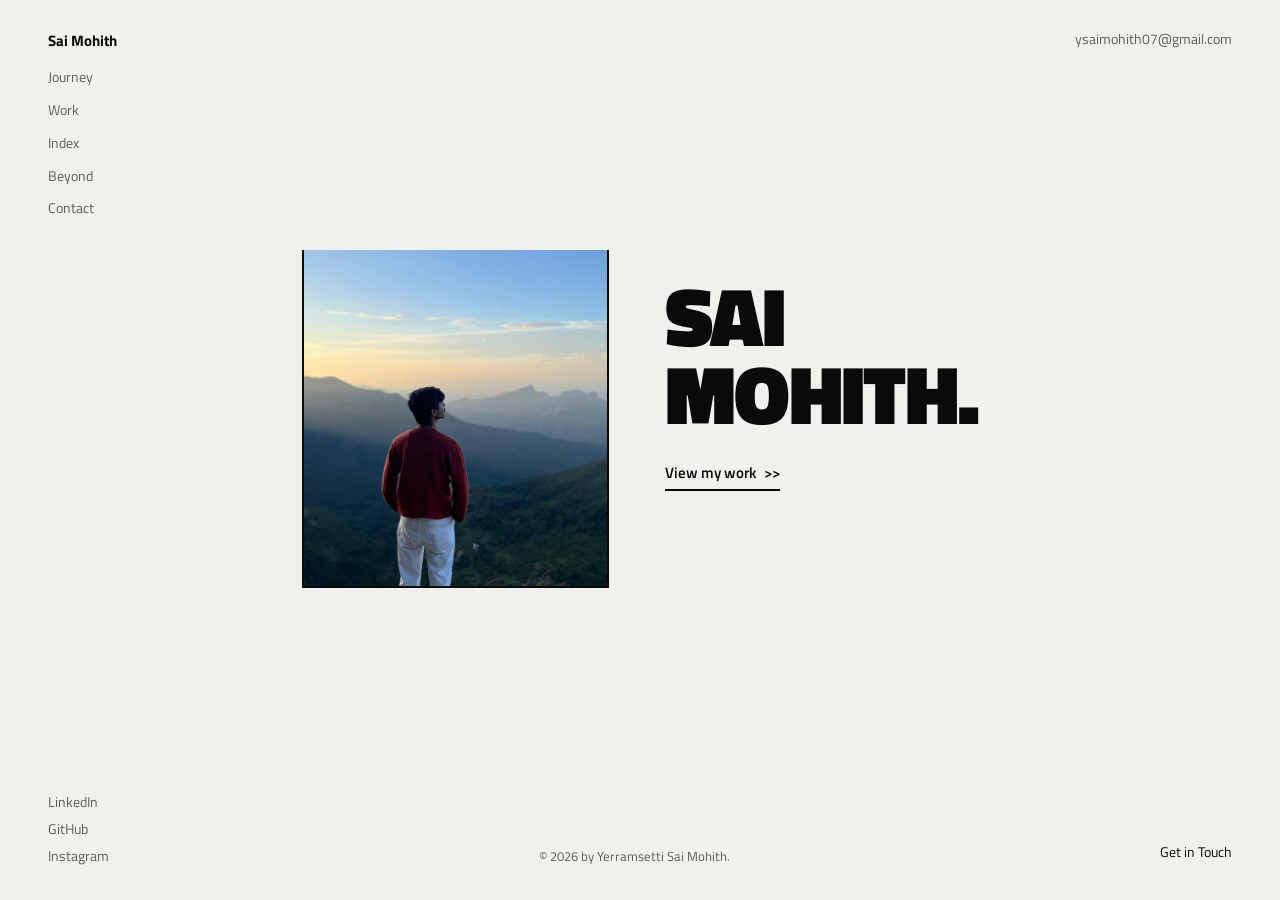
==== commit cbc45021: "Restructure into a multi-page brutalist-mono site with a retractable nav Splits the single-page layo" ====
--- a/index.html
+++ b/index.html
@@ -3,7 +3,7 @@
 <head>
   <meta charset="UTF-8"/>
   <meta name="viewport" content="width=device-width, initial-scale=1.0, viewport-fit=cover"/>
-  <meta name="theme-color" content="#0A1628"/>
+  <meta name="theme-color" content="#F1F0EC"/>
   <meta name="apple-mobile-web-app-capable" content="yes"/>
   <meta name="apple-mobile-web-app-status-bar-style" content="black-translucent"/>
   <title>Sai Mohith — Software Engineer &amp; ML Builder</title>
@@ -11,715 +11,54 @@
   <meta name="robots" content="index, follow"/>
   <link rel="preconnect" href="https://fonts.googleapis.com">
   <link rel="preconnect" href="https://fonts.gstatic.com" crossorigin>
-  <link href="https://fonts.googleapis.com/css2?family=Cormorant+Garamond:ital,wght@0,400;0,600;0,700;1,400;1,600&family=Outfit:wght@300;400;500;600&family=JetBrains+Mono:wght@400;500&display=swap" rel="stylesheet">
+  <link href="https://fonts.googleapis.com/css2?family=Titillium+Web:ital,wght@0,300;0,400;0,600;0,700;0,900;1,400;1,600&amp;family=JetBrains+Mono:wght@400;500;600;700&amp;display=swap" rel="stylesheet">
   <link rel="stylesheet" href="style.css">
 </head>
-<body>
+<body class="landing">
 
   <a href="#main" class="skip-link">Skip to main content</a>
-  <div class="scroll-progress" id="scrollProgress"></div>
   <div class="cursor" id="cursor"></div>
   <div class="cursor-ring" id="cursorRing"></div>
 
   <nav id="navbar" role="navigation" aria-label="Main navigation">
-    <a href="#hero" class="nav-brand">SM<span>.</span></a>
-    <ul class="nav-links" role="list">
-      <li><a href="#journey">Journey</a></li>
-      <li><a href="#projects">Projects</a></li>
-      <li><a href="#bring">What I Bring</a></li>
-      <li><a href="#skills">Skills</a></li>
-      <li><a href="#beyond">Beyond</a></li>
-      <li><a href="#contact">Contact</a></li>
-    </ul>
-    <div class="nav-socials">
-      <a href="resume.pdf" class="nav-resume" target="_blank" rel="noopener">Resume</a>
-      <a href="https://github.com/ysmohith-07" target="_blank" rel="noopener" class="nav-icon-link" aria-label="GitHub">
-        <svg width="17" height="17" viewBox="0 0 24 24" fill="currentColor"><path d="M12 0C5.374 0 0 5.373 0 12c0 5.302 3.438 9.8 8.207 11.387.599.111.793-.261.793-.577v-2.234c-3.338.726-4.033-1.416-4.033-1.416-.546-1.387-1.333-1.756-1.333-1.756-1.089-.745.083-.729.083-.729 1.205.084 1.839 1.237 1.839 1.237 1.07 1.834 2.807 1.304 3.492.997.107-.775.418-1.305.762-1.604-2.665-.305-5.467-1.334-5.467-5.931 0-1.311.469-2.381 1.236-3.221-.124-.303-.535-1.524.117-3.176 0 0 1.008-.322 3.301 1.23A11.509 11.509 0 0112 5.803c1.02.005 2.047.138 3.006.404 2.291-1.552 3.297-1.23 3.297-1.23.653 1.653.242 2.874.118 3.176.77.84 1.235 1.911 1.235 3.221 0 4.609-2.807 5.624-5.479 5.921.43.372.823 1.102.823 2.222v3.293c0 .319.192.694.801.576C20.566 21.797 24 17.3 24 12c0-6.627-5.373-12-12-12z"/></svg>
-      </a>
-      <a href="https://www.linkedin.com/in/yerramsetti-sai-mohith/" target="_blank" rel="noopener" class="nav-icon-link" aria-label="LinkedIn">
-        <svg width="17" height="17" viewBox="0 0 24 24" fill="currentColor"><path d="M20.447 20.452h-3.554v-5.569c0-1.328-.027-3.037-1.852-3.037-1.853 0-2.136 1.445-2.136 2.939v5.667H9.351V9h3.414v1.561h.046c.477-.9 1.637-1.85 3.37-1.85 3.601 0 4.267 2.37 4.267 5.455v6.286zM5.337 7.433a2.062 2.062 0 01-2.063-2.065 2.064 2.064 0 112.063 2.065zm1.782 13.019H3.555V9h3.564v11.452zM22.225 0H1.771C.792 0 0 .774 0 1.729v20.542C0 23.227.792 24 1.771 24h20.451C23.2 24 24 23.227 24 22.271V1.729C24 .774 23.2 0 22.222 0h.003z"/></svg>
-      </a>
+    <div class="nav-id">
+      <a href="index.html" class="nav-name">Sai Mohith</a>
+      <ul class="nav-links" role="list">
+        <li><a href="journey.html">Journey</a></li>
+        <li><a href="work.html">Work</a></li>
+        <li><a href="capabilities.html">Index</a></li>
+        <li><a href="beyond.html">Beyond</a></li>
+        <li><a href="contact.html">Contact</a></li>
+      </ul>
     </div>
-    <button class="nav-mobile-menu" id="menuBtn" aria-label="Open menu">
-      <span></span><span></span><span></span>
-    </button>
-    <button class="theme-toggle" id="themeToggle" aria-label="Toggle dark mode">
-      <div class="toggle-track">
-        <div class="toggle-thumb" id="themeIcon">
-          <svg id="iconSun" width="11" height="11" viewBox="0 0 24 24" fill="none" stroke="currentColor" stroke-width="2.5" stroke-linecap="round" stroke-linejoin="round"><circle cx="12" cy="12" r="5"/><line x1="12" y1="1" x2="12" y2="3"/><line x1="12" y1="21" x2="12" y2="23"/><line x1="4.22" y1="4.22" x2="5.64" y2="5.64"/><line x1="18.36" y1="18.36" x2="19.78" y2="19.78"/><line x1="1" y1="12" x2="3" y2="12"/><line x1="21" y1="12" x2="23" y2="12"/><line x1="4.22" y1="19.78" x2="5.64" y2="18.36"/><line x1="18.36" y1="5.64" x2="19.78" y2="4.22"/></svg>
-          <svg id="iconMoon" width="11" height="11" viewBox="0 0 24 24" fill="none" stroke="currentColor" stroke-width="2.5" stroke-linecap="round" stroke-linejoin="round" style="display:none"><path d="M21 12.79A9 9 0 1 1 11.21 3 7 7 0 0 0 21 12.79z"/></svg>
-        </div>
-      </div>
-    </button>
+    <a href="mailto:ysaimohith07@gmail.com" class="nav-email">ysaimohith07@gmail.com</a>
   </nav>
-
-  <div class="mobile-drawer" id="mobileDrawer">
-    <button class="drawer-close" id="drawerClose" aria-label="Close menu"><svg width="14" height="14" viewBox="0 0 16 16" fill="none"><path d="M2 2l12 12M14 2L2 14" stroke="currentColor" stroke-width="1.8" stroke-linecap="round"/></svg></button>
-    <a href="#journey"  onclick="closeDrawer()">Journey</a>
-    <a href="#projects" onclick="closeDrawer()">Projects</a>
-    <a href="#bring"    onclick="closeDrawer()">What I Bring</a>
-    <a href="#skills"   onclick="closeDrawer()">Skills</a>
-    <a href="#beyond"   onclick="closeDrawer()">Beyond</a>
-    <a href="#contact"  onclick="closeDrawer()">Contact</a>
-    <a href="resume.pdf" target="_blank" rel="noopener" style="margin-top:8px;">Resume ↗</a>
-    <a href="https://github.com/ysmohith-07" target="_blank" rel="noopener">GitHub ↗</a>
-    <a href="https://www.linkedin.com/in/yerramsetti-sai-mohith/" target="_blank" rel="noopener">LinkedIn ↗</a>
-  </div>
 
   <main id="main">
 
-<section id="hero" style="padding:0;" aria-label="Introduction">
-    <div class="hero-left">
-      <div class="hero-dots"></div>
-      <div class="hero-shapes" id="heroShapes"></div>
+<section id="hero" aria-label="Introduction">
+    <div class="hero-center">
+      <div class="hero-photo-frame"><img src="hero.jpeg" alt="Sai Mohith"/></div>
       <div class="hero-inner">
-        <div class="hero-badge" role="status"><div class="badge-dot" aria-hidden="true"></div>Builder · Creator · Thinker</div>
-        <div class="hero-eyebrow" aria-label="Status">Available for opportunities</div>
-        <h1 class="hero-name">Sai<br><em>Mohith.</em></h1>
-        <p class="hero-tagline">Software Engineer &amp; ML Builder — shipping performance-critical backend systems by day, and NLP &amp; computer vision projects by night.</p>
+        <h1 class="hero-name">SAI<br><span>MOHITH.</span></h1>
         <div class="hero-ctas">
-          <a href="#projects" class="btn-primary">View Work <svg width="13" height="13" viewBox="0 0 14 14" fill="none" aria-hidden="true"><path d="M2 7h10M7 2l5 5-5 5" stroke="currentColor" stroke-width="1.5" stroke-linecap="round" stroke-linejoin="round"/></svg></a>
-          <a href="#contact" class="btn-ghost">Get in touch <svg width="11" height="11" viewBox="0 0 14 14" fill="none" aria-hidden="true"><path d="M2 7h10M7 2l5 5-5 5" stroke="currentColor" stroke-width="1.5" stroke-linecap="round" stroke-linejoin="round"/></svg></a>
+          <a href="work.html" class="btn-primary">View my work <span aria-hidden="true">&gt;&gt;</span></a>
         </div>
       </div>
     </div>
-    <div class="hero-right">
-      <div class="glance-label">At a glance</div>
-      <div class="stat-row-hero">
-        <div class="stat-hero">
-          <div class="stat-big">2<sup>+</sup></div>
-          <div class="stat-info">
-            <div class="stat-info-title">Years of Industry Experience</div>
-            <div class="stat-info-sub">Software Engineer at Chella Software</div>
-          </div>
-        </div>
-        <div class="stat-hero clickable" data-dialog="olympiad">
-          <div class="stat-big">11<sup>th</sup></div>
-          <div class="stat-info">
-            <div class="stat-info-title">International Stats Olympiad <span class="stat-hint-text">click ↗</span></div>
-            <div class="stat-info-sub">CR Rao International Statistics Olympiad</div>
-          </div>
-        </div>
-        <div class="stat-hero clickable" data-dialog="ml">
-          <div class="stat-big">89<sup>%</sup></div>
-          <div class="stat-info">
-            <div class="stat-info-title">ML Model Accuracy <span class="stat-hint-text">click ↗</span></div>
-            <div class="stat-info-sub">Allele classification research paper</div>
-          </div>
-        </div>
+    <div class="hero-foot">
+      <div class="hero-foot-socials">
+        <a href="https://www.linkedin.com/in/yerramsetti-sai-mohith/" target="_blank" rel="noopener">LinkedIn</a>
+        <a href="https://github.com/ysmohith-07" target="_blank" rel="noopener">GitHub</a>
+        <a href="https://www.instagram.com/_sai_mohith_07_/" target="_blank" rel="noopener">Instagram</a>
       </div>
-      <div class="hero-right-deco">
-        <svg viewBox="0 0 100 100" width="100" height="100" fill="none" xmlns="http://www.w3.org/2000/svg">
-          <circle cx="50" cy="50" r="45" stroke="var(--blue)" stroke-width="1"/>
-          <circle cx="50" cy="50" r="30" stroke="var(--blue)" stroke-width="1" stroke-dasharray="4 4"/>
-          <circle cx="50" cy="50" r="15" stroke="var(--blue)" stroke-width="1"/>
-          <line x1="5" y1="50" x2="95" y2="50" stroke="var(--blue)" stroke-width="1"/>
-          <line x1="50" y1="5" x2="50" y2="95" stroke="var(--blue)" stroke-width="1"/>
-        </svg>
-      </div>
-    </div>
-  </section>
-
-<div class="creator-band" aria-hidden="true">
-    <div class="band-track">
-      <div class="band-item"><div class="band-dot"></div>Backend Systems</div>
-      <div class="band-item hi"><div class="band-dot"></div>Weekend Builder</div>
-      <div class="band-item"><div class="band-dot"></div>NLP &amp; ML</div>
-      <div class="band-item hi"><div class="band-dot"></div>Computer Vision</div>
-      <div class="band-item"><div class="band-dot"></div>Podcast Host</div>
-      <div class="band-item hi"><div class="band-dot"></div>Data Science</div>
-      <div class="band-item"><div class="band-dot"></div>Open Source</div>
-      <div class="band-item hi"><div class="band-dot"></div>Decoding Life</div>
-      <div class="band-item"><div class="band-dot"></div>Low Latency</div>
-      <div class="band-item hi"><div class="band-dot"></div>IIT Madras · IIITDM</div>
-      <div class="band-item"><div class="band-dot"></div>Backend Systems</div>
-      <div class="band-item hi"><div class="band-dot"></div>Weekend Builder</div>
-      <div class="band-item"><div class="band-dot"></div>NLP &amp; ML</div>
-      <div class="band-item hi"><div class="band-dot"></div>Computer Vision</div>
-      <div class="band-item"><div class="band-dot"></div>Podcast Host</div>
-      <div class="band-item hi"><div class="band-dot"></div>Data Science</div>
-      <div class="band-item"><div class="band-dot"></div>Open Source</div>
-      <div class="band-item hi"><div class="band-dot"></div>Decoding Life</div>
-      <div class="band-item"><div class="band-dot"></div>Low Latency</div>
-      <div class="band-item hi"><div class="band-dot"></div>IIT Madras · IIITDM</div>
-    </div>
-  </div>
-
-<section id="journey" aria-labelledby="journey-heading">
-    <div class="watermark">01</div>
-    <div class="reveal journey-intro">
-      <div class="sec-label">01 — My Journey</div>
-      <h2 class="sec-title">Building at the intersection<br>of AI &amp; systems</h2>
-      <div class="about-grid" style="margin-top:56px;">
-        <div class="about-img-frame reveal">
-          <img src="profile.jpg" alt="Sai Mohith — Software Engineer" loading="lazy"/>
-        </div>
-        <div class="about-texts reveal">
-          <p class="about-bio">I'm <strong>Yerramsetti Sai Mohith</strong> — a developer who finds joy in building things that are fast, smart, and purposeful. Currently a <strong>Software Engineer at Chella Software</strong>, working across performance-critical backend systems and applied ML.</p>
-          <p class="about-bio">I hold a <strong>B.Tech in CSE from IIITDM Kancheepuram</strong> and a <strong>B.Sc in Data Science from IIT Madras</strong> — a dual-degree path that gave me engineering rigour and analytical depth in equal measure.</p>
-          <p class="about-bio">On weekends I fine-tune NLP models, build computer-vision pipelines, and explore the next AI integration rabbit hole. I'm also building <em>Decoding Life</em> — a podcast coming soon.</p>
-          <div class="pull-quote">"I don't just consume technology — I pull it apart, rebuild it, and ship something new every weekend."</div>
-          <div class="stats-mini">
-            <div class="stat-mini"><div class="stat-mini-num">2+</div><div class="stat-mini-label">Years building</div></div>
-            <div class="stat-mini clickable" data-dialog="olympiad"><div class="stat-mini-num">11th</div><div class="stat-mini-label">Intl. Olympiad ↗</div></div>
-            <div class="stat-mini clickable" data-dialog="ml"><div class="stat-mini-num">89%</div><div class="stat-mini-label">ML accuracy ↗</div></div>
-          </div>
-        </div>
-      </div>
-    </div>
-
-    <div class="journey-timeline reveal" aria-label="Journey timeline">
-      <div class="journey-timeline-inner">
-        <div class="journey-items">
-          <article class="journey-card" data-year="2020">
-            <div class="journey-year">'20</div>
-            <h3>First step into systems</h3>
-            <p>Started my B.Tech in Computer Science &amp; Engineering at <strong>IIITDM Kancheepuram</strong>, where programming and systems thinking became the foundation for every project that followed.</p>
-            <div class="journey-footer">
-              <div class="journey-badge">IIITDM Kancheepuram</div>
-              <div class="journey-age">Foundations built</div>
-            </div>
-          </article>
-          <article class="journey-card" data-year="2021">
-            <div class="journey-year">'21</div>
-            <h3>Expanding into data</h3>
-            <p>Began a second degree in B.Sc Data Science &amp; Applications at <strong>IIT Madras</strong>, pairing statistical depth with my systems background and placing 11th in the CR Rao International Statistics Olympiad.</p>
-            <div class="journey-footer">
-              <div class="journey-badge">IIT Madras</div>
-              <div class="journey-age">Stats olympiad finalist</div>
-            </div>
-          </article>
-          <article class="journey-card" data-year="2023">
-            <div class="journey-year">'23</div>
-            <h3>First real internship</h3>
-            <p>Worked as an SDE Intern at <strong>Chella Software</strong>, shipping REST API test automation, Power BI research, and an allele classification ML project that hit 89% accuracy.</p>
-            <div class="journey-footer">
-              <div class="journey-badge">Chella Software</div>
-              <div class="journey-age">May 2023 — Apr 2024</div>
-            </div>
-          </article>
-          <article class="journey-card" data-year="2024">
-            <div class="journey-year">'24</div>
-            <h3>Building in production</h3>
-            <p>Converted to full-time at <strong>Chella Software</strong>, moving from ML experimentation into performance-critical C systems, multithreading, MPI, and trade-flow architecture.</p>
-            <div class="journey-footer">
-              <div class="journey-badge">Chella Software</div>
-              <div class="journey-age">Jun 2024 — Present</div>
-            </div>
-          </article>
-        </div>
-      </div>
-    </div>
-  </section>
-
-<section id="projects">
-    <div class="watermark">02</div>
-    <div class="reveal">
-      <div class="sec-label">02 — Selected Work</div>
-      <h2 class="sec-title">Things I've built<br>&amp; shipped</h2>
-    </div>
-
-    <!-- ZENTRACK SPOTLIGHT — featured first -->
-    <div class="zen-subsection reveal">
-      <div class="zen-spotlight">
-        <div class="zen-spot-left">
-          <div class="zen-spot-badge"><div class="zen-featured-badge-dot"></div>Live Prototype</div>
-          <h3 class="zen-spot-title">ZenTrack</h3>
-          <p class="zen-spot-tagline">A habit tracker with a social layer</p>
-          <p class="zen-spot-desc">A cross-platform habit tracker built with <strong>Flutter, Supabase, Riverpod, and RevenueCat</strong> — pairing personal streaks with social accountability and gamification, so routines actually stick because people you care about are watching.</p>
-          <div class="zen-spot-tags">
-            <span class="proj-tag">Flutter</span>
-            <span class="proj-tag">Supabase</span>
-            <span class="proj-tag">Riverpod</span>
-            <span class="proj-tag">RevenueCat</span>
-            <span class="proj-tag">Gamification</span>
-          </div>
-        </div>
-        <div class="zen-spot-right">
-          <div class="zen-qr-card zen-card">
-            <div class="zen-qr-card-label">
-              <svg width="14" height="14" viewBox="0 0 24 24" fill="none" stroke="currentColor" stroke-width="2"><rect x="3" y="3" width="7" height="7"/><rect x="14" y="3" width="7" height="7"/><rect x="3" y="14" width="7" height="7"/><path d="M14 14h3v3M17 20h3M20 17v3"/></svg>
-              Scan to try it
-            </div>
-            <div class="zen-qr-ring">
-              <img src="website_qr.png" alt="ZenTrack QR Code"/>
-            </div>
-            <div class="zen-qr-card-sub">Point your phone camera at the QR code to open the live prototype instantly — no app download needed.</div>
-          </div>
-        </div>
-      </div>
-    </div>
-
-    <!-- RECENT BUILDS -->
-    <div class="sec-divider reveal" style="margin-top:64px;">
-      <div class="sec-divider-line"></div>
-      <div class="sec-divider-tag">
-        <svg width="12" height="12" viewBox="0 0 24 24" fill="none" stroke="currentColor" stroke-width="2" style="vertical-align:-2px;margin-right:4px;"><path d="M13 2L3 14h7l-1 8 10-12h-7l1-8z"/></svg>
-        Recent Builds
-      </div>
-      <div class="sec-divider-line"></div>
-    </div>
-
-    <div class="projects-grid reveal">
-      <div class="proj-card">
-        <div class="proj-visual" data-label="Add cover image: projects/sentiscope.png"><img src="projects/sentiscope.png" alt="SentiScope preview" onerror="this.parentElement.classList.add('no-img');this.remove()"></div>
-        <div class="proj-num">01</div>
-        <div class="proj-corner">NLP</div>
-        <div class="proj-title">SentiScope</div>
-        <div class="proj-desc">Multi-platform sentiment &amp; emotion classifier fine-tuned with RoBERTa and DistilBERT — scoring text pulled from Twitter/X, Reddit, and LinkedIn to compare how sentiment differs by platform.</div>
-        <div class="proj-tags"><span class="proj-tag">RoBERTa</span><span class="proj-tag">DistilBERT</span><span class="proj-tag">NLP</span><span class="proj-tag">Python</span></div>
-      </div>
-      <div class="proj-card">
-        <div class="proj-visual" data-label="Add cover image: projects/vectorshift.png"><img src="projects/vectorshift.png" alt="VectorShift pipeline builder preview" onerror="this.parentElement.classList.add('no-img');this.remove()"></div>
-        <div class="proj-num">02</div>
-        <div class="proj-corner">Full-Stack</div>
-        <div class="proj-title">VectorShift Pipeline Builder</div>
-        <div class="proj-desc">A config-driven DAG builder — React front end, FastAPI backend — for visually assembling processing pipelines, with automatic cycle detection before anything runs.</div>
-        <div class="proj-tags"><span class="proj-tag">React</span><span class="proj-tag">FastAPI</span><span class="proj-tag">DAG</span><span class="proj-tag">Cycle Detection</span></div>
-      </div>
-      <div class="proj-card">
-        <div class="proj-visual" data-label="Add cover image: projects/ship-coating.png"><img src="projects/ship-coating.png" alt="Ship coating defect classifier preview" onerror="this.parentElement.classList.add('no-img');this.remove()"></div>
-        <div class="proj-num">03</div>
-        <div class="proj-corner">Computer Vision</div>
-        <div class="proj-title">Ship Coating Defect Classifier</div>
-        <div class="proj-desc">A computer-vision pipeline for classifying coating defects on ship hulls — ConvNeXt-Tiny backbone, K-Means clustering, Focal Loss for class imbalance, and test-time augmentation.</div>
-        <div class="proj-tags"><span class="proj-tag">ConvNeXt-Tiny</span><span class="proj-tag">K-Means</span><span class="proj-tag">Focal Loss</span><span class="proj-tag">TTA</span></div>
-      </div>
-    </div>
-
-    <!-- MORE EXPLORATIONS -->
-    <div class="sec-divider reveal" style="margin-top:64px;">
-      <div class="sec-divider-line"></div>
-      <div class="sec-divider-tag">
-        <svg width="12" height="12" viewBox="0 0 24 24" fill="none" stroke="currentColor" stroke-width="2" style="vertical-align:-2px;margin-right:4px;"><path d="M9 3H5a2 2 0 00-2 2v4m6-6h10a2 2 0 012 2v4M9 3v18m0 0h10a2 2 0 002-2v-4M9 21H5a2 2 0 01-2-2v-4m0 0h18"/></svg>
-        More Explorations
-      </div>
-      <div class="sec-divider-line"></div>
-    </div>
-
-    <div class="projects-grid reveal">
-      <div class="proj-card">
-        <div class="proj-num">06</div>
-        <div class="proj-corner">Forecasting</div>
-        <div class="proj-title">AI-Driven Sales Forecasting for Walmart</div>
-        <div class="proj-desc">Predictive models (ARIMA + regression) to forecast Walmart's weekly sales, capturing seasonal patterns and external economic factors like CPI, unemployment, and fuel prices.</div>
-        <div class="proj-tags"><span class="proj-tag">Python</span><span class="proj-tag">ARIMA</span><span class="proj-tag">Regression</span><span class="proj-tag">Feature Eng.</span></div>
-      </div>
-      <div class="proj-card">
-        <div class="proj-num">07</div>
-        <div class="proj-corner">Research</div>
-        <div class="proj-title">ML Research: Allele Classification</div>
-        <div class="proj-desc">Developed a machine learning model for a published research paper on alleles and evolutionary origin. Used Random Forest Classifier — achieving 89% accuracy on unseen data.</div>
-        <div class="proj-tags"><span class="proj-tag">Python</span><span class="proj-tag">Random Forest</span><span class="proj-tag">Clustering</span><span class="proj-tag">Research</span></div>
-      </div>
-      <div class="proj-card">
-        <div class="proj-num">08</div>
-        <div class="proj-corner">Exploration</div>
-        <div class="proj-title">SLM Benchmarking</div>
-        <div class="proj-desc">Weekend exploration benchmarking Small Language Models — evaluating performance, latency, and accuracy tradeoffs across different model architectures and use cases.</div>
-        <div class="proj-tags"><span class="proj-tag">LLMs</span><span class="proj-tag">Benchmarking</span><span class="proj-tag">AI</span><span class="proj-tag">Python</span></div>
-      </div>
-      <div class="proj-card">
-        <div class="proj-num">09</div>
-        <div class="proj-corner">Systems</div>
-        <div class="proj-title">Offline Voice Assistant</div>
-        <div class="proj-desc">Built a fully offline voice assistant — local inference, speech recognition, and privacy-preserving AI with zero cloud dependency, running entirely on local hardware.</div>
-        <div class="proj-tags"><span class="proj-tag">Speech Recognition</span><span class="proj-tag">Local LLM</span><span class="proj-tag">Python</span></div>
-      </div>
-    </div>
-  </section>
-
-<section id="bring">
-    <div class="watermark">03</div>
-    <div class="reveal">
-      <div class="sec-label">03 — What I Bring</div>
-      <h2 class="sec-title">Strength across<br>the stack</h2>
-    </div>
-    <div class="bring-grid reveal">
-      <div class="bring-card">
-        <div class="bring-icon"><svg width="20" height="20" viewBox="0 0 24 24" fill="none" stroke="currentColor" stroke-width="1.7" stroke-linecap="round" stroke-linejoin="round"><polyline points="13 2 3 14 12 14 11 22 21 10 12 10 13 2"/></svg></div>
-        <div class="bring-title">Low-Latency Systems &amp; Backend Infrastructure</div>
-        <div class="bring-desc">Comfortable deep in performance-critical code — multithreading, MPI, memory and space-time tradeoffs — where every millisecond and byte matters.</div>
-      </div>
-      <div class="bring-card">
-        <div class="bring-icon"><svg width="20" height="20" viewBox="0 0 24 24" fill="none" stroke="currentColor" stroke-width="1.7" stroke-linecap="round" stroke-linejoin="round"><path d="M12 3a4 4 0 00-4 4v1a4 4 0 000 8v1a4 4 0 004 4 4 4 0 004-4v-1a4 4 0 000-8V7a4 4 0 00-4-4z"/></svg></div>
-        <div class="bring-title">ML / NLP Model Development</div>
-        <div class="bring-desc">Fine-tuning transformer models — RoBERTa, DistilBERT — for real classification problems, from multi-platform sentiment analysis to genetic data.</div>
-      </div>
-      <div class="bring-card">
-        <div class="bring-icon"><svg width="20" height="20" viewBox="0 0 24 24" fill="none" stroke="currentColor" stroke-width="1.7" stroke-linecap="round" stroke-linejoin="round"><path d="M1 12s4-8 11-8 11 8 11 8-4 8-11 8-11-8-11-8z"/><circle cx="12" cy="12" r="3"/></svg></div>
-        <div class="bring-title">Computer Vision &amp; Classification Pipelines</div>
-        <div class="bring-desc">End-to-end CV pipelines — ConvNeXt backbones, clustering, loss functions tuned for imbalanced data, and augmentation strategies that hold up on unseen images.</div>
-      </div>
-      <div class="bring-card">
-        <div class="bring-icon"><svg width="20" height="20" viewBox="0 0 24 24" fill="none" stroke="currentColor" stroke-width="1.7" stroke-linecap="round" stroke-linejoin="round"><path d="M18 20V10M12 20V4M6 20v-6"/></svg></div>
-        <div class="bring-title">Data-Driven Decision Making</div>
-        <div class="bring-desc">A statistics foundation — top-11 nationally at the CR Rao Olympiad — that shows up in how I frame problems: hypothesis-first, not vibes-first.</div>
-      </div>
-      <div class="bring-card">
-        <div class="bring-icon"><svg width="20" height="20" viewBox="0 0 24 24" fill="none" stroke="currentColor" stroke-width="1.7" stroke-linecap="round" stroke-linejoin="round"><rect x="2" y="3" width="20" height="14" rx="2"/><path d="M8 21h8M12 17v4"/></svg></div>
-        <div class="bring-title">Full-Stack Prototyping</div>
-        <div class="bring-desc">React, Flutter, and FastAPI to get an idea into someone's hands fast — pipeline builders, habit trackers, dashboards.</div>
-      </div>
-    </div>
-  </section>
-
-<section id="skills">
-    <div class="watermark">04</div>
-    <div class="reveal">
-      <div class="sec-label">04 — Skills</div>
-      <h2 class="sec-title">Core focus areas</h2>
-    </div>
-    <div class="skills-grid reveal">
-      <div class="skill-group">
-        <div class="skill-group-title">AI / ML</div>
-        <div class="skill-item">LLM Integration</div>
-        <div class="skill-item">Agents &amp; Prompt Engineering</div>
-        <div class="skill-item">RAG</div>
-        <div class="skill-item">LangChain &amp; LangGraph</div>
-        <div class="skill-item">Deep Learning</div>
-        <div class="skill-item">Computer Vision</div>
-      </div>
-      <div class="skill-group">
-        <div class="skill-group-title">Data Science</div>
-        <div class="skill-item">Python</div>
-        <div class="skill-item">SQL (Postgres, MySQL)</div>
-        <div class="skill-item">Feature Engineering</div>
-        <div class="skill-item">Statistics &amp; Experimentation</div>
-        <div class="skill-item">Microsoft Power BI</div>
-        <div class="skill-item">Data Analysis</div>
-      </div>
-      <div class="skill-group">
-        <div class="skill-group-title">Full-Stack Development</div>
-        <div class="skill-item">React</div>
-        <div class="skill-item">Flutter</div>
-        <div class="skill-item">FastAPI</div>
-        <div class="skill-item">REST APIs</div>
-        <div class="skill-item">Postman</div>
-        <div class="skill-item">Git &amp; GitHub</div>
-      </div>
-      <!--
-      <div class="skill-group">
-        <div class="skill-group-title">Tools</div>
-        <div class="skill-item">n8n</div>
-        <div class="skill-item">Makefiles</div>
-        <div class="skill-item">Shell Scripting</div>
-        <div class="skill-item">Core Java</div>
-        <div class="skill-item">JavaScript</div>
-        <div class="skill-item">C / C++</div>
-      </div>
-      -->
-    </div>
-  </section>
-
-<section id="interests">
-    <div class="watermark">05</div>
-    <div class="reveal">
-      <div class="sec-label">05 — Interests</div>
-      <h2 class="sec-title">What keeps me<br>curious</h2>
-    </div>
-    <div class="marquee-wrap reveal">
-      <div class="marquee-track">
-        <div class="int-chip"><div class="int-dot"></div>NLP &amp; Sentiment Analysis</div>
-        <div class="int-chip"><div class="int-dot"></div>Computer Vision</div>
-        <div class="int-chip"><div class="int-dot"></div>Weekend Projects</div>
-        <div class="int-chip"><div class="int-dot"></div>Small Language Models</div>
-        <div class="int-chip"><div class="int-dot"></div>Podcasting</div>
-        <div class="int-chip"><div class="int-dot"></div>Data Science</div>
-        <div class="int-chip"><div class="int-dot"></div>Low-latency Systems</div>
-        <div class="int-chip"><div class="int-dot"></div>Voice Interfaces</div>
-        <div class="int-chip"><div class="int-dot"></div>LangChain / LangGraph</div>
-        <div class="int-chip"><div class="int-dot"></div>Research &amp; Writing</div>
-        <div class="int-chip"><div class="int-dot"></div>NLP &amp; Sentiment Analysis</div>
-        <div class="int-chip"><div class="int-dot"></div>Computer Vision</div>
-        <div class="int-chip"><div class="int-dot"></div>Weekend Projects</div>
-        <div class="int-chip"><div class="int-dot"></div>Small Language Models</div>
-        <div class="int-chip"><div class="int-dot"></div>Podcasting</div>
-        <div class="int-chip"><div class="int-dot"></div>Data Science</div>
-        <div class="int-chip"><div class="int-dot"></div>Low-latency Systems</div>
-        <div class="int-chip"><div class="int-dot"></div>Voice Interfaces</div>
-        <div class="int-chip"><div class="int-dot"></div>LangChain / LangGraph</div>
-        <div class="int-chip"><div class="int-dot"></div>Research &amp; Writing</div>
-      </div>
-    </div>
-  </section>
-
-<section id="certifications">
-    <div class="watermark">06</div>
-    <div class="reveal">
-      <div class="sec-label">06 — Certifications</div>
-      <h2 class="sec-title">Credentials &amp;<br>Recognition</h2>
-    </div>
-    <div class="cert-list reveal">
-      <div class="cert-item">
-        <div class="cert-dot"></div>
-        <div class="cert-name">McKinsey Forward Learning Program</div>
-        <div class="cert-issuer">McKinsey · Forward</div>
-      </div>
-      <div class="cert-item">
-        <div class="cert-dot"></div>
-        <div class="cert-name">BCG GenAI Job Simulation</div>
-        <div class="cert-issuer">BCG · Forage</div>
-      </div>
-      <div class="cert-item">
-        <div class="cert-dot"></div>
-        <div class="cert-name">MTA — Security Fundamentals</div>
-        <div class="cert-issuer">Microsoft</div>
-      </div>
-      <div class="cert-item">
-        <div class="cert-dot"></div>
-        <div class="cert-name">Data Analytics Essentials</div>
-        <div class="cert-issuer">Cisco</div>
-      </div>
-      <div class="cert-item">
-        <div class="cert-dot"></div>
-        <div class="cert-name">Python Basics for Data Science</div>
-        <div class="cert-issuer">IBM</div>
-      </div>
-      <div class="cert-item">
-        <div class="cert-dot"></div>
-        <div class="cert-name">Cybersecurity Virtual Experience Programme</div>
-        <div class="cert-issuer">Mastercard</div>
-      </div>
-      <div class="cert-item">
-        <div class="cert-dot"></div>
-        <div class="cert-name">Summer School on Data Privacy</div>
-        <div class="cert-issuer">IIIT Bangalore</div>
-      </div>
-    </div>
-    <div class="cert-footer reveal">
-      <p>For the full badge collection and certification details, visit the Credly profile below.</p>
-      <a href="https://www.credly.com/users/yerramsetti-v-s-n-sai-mohith/badges/credly" target="_blank" rel="noopener noreferrer" class="cert-footer-link">View Credly profile ↗</a>
-    </div>
-  </section>
-
-<section id="podcast" style="padding:0;">
-    <div class="pod-ring"></div>
-    <div class="pod-ring"></div>
-    <div class="pod-ring"></div>
-    <div class="pod-ring"></div>
-    <div class="pod-content reveal">
-      <div class="pod-logo"><img src="podcast-logo.png" alt="Decoding Life podcast logo"/></div>
-      <div class="pod-label">A new show</div>
-      <h2 class="pod-title">Decoding<br><em>Life.</em></h2>
-      <p class="pod-tagline">Unfiltered conversations about life, tech &amp; everything in between</p>
-      <div class="pod-badge"><div class="pod-blink"></div>Coming Soon</div>
-    </div>
-  </section>
-
-<section id="beyond">
-    <div class="watermark">07</div>
-    <div class="reveal">
-      <div class="sec-label">07 — Life Beyond the Code</div>
-      <h2 class="sec-title">More than<br>a developer</h2>
-    </div>
-
-    <div class="beyond-grid reveal">
-
-      <!-- CULTURAL SECRETARY — featured wide -->
-      <div class="beyond-card beyond-feat beyond-cult reveal" data-bdialog="cult">
-        <div class="beyond-feat-left">
-          <div class="beyond-card-tag">Cultural Secretary · IIITDM Kancheepuram</div>
-          <h3 class="beyond-card-title">Samgatha — Annual Cultural Fest</h3>
-          <p class="beyond-card-desc">Led and organised <strong>Samgatha</strong>, IIITDM's flagship inter-college annual cultural fest as Cultural Secretary — with <strong>800+ attendees</strong> and headline pro show performances.</p>
-          <div class="beyond-artists">
-            <div class="beyond-artist"><div class="beyond-artist-dot"></div><strong>DJ Julia Bliss</strong> — headline DJ set</div>
-            <div class="beyond-artist"><div class="beyond-artist-dot"></div><strong>Mysore Express</strong> — live band performance</div>
-          </div>
-          <div class="beyond-card-tags" style="margin-top:12px;">
-            <span class="proj-tag">Event Management</span>
-            <span class="proj-tag">800+ Attendees</span>
-            <span class="proj-tag">Pro Show</span>
-            <span class="proj-tag">Inter-College</span>
-          </div>
-          <div class="beyond-click-hint">Click for full fest history ↗</div>
-        </div>
-        <div class="beyond-feat-right">
-          <div class="beyond-stat-block"><span class="beyond-stat-num">800+</span><span class="beyond-stat-label">Attendees</span></div>
-          <div class="beyond-stat-block"><span class="beyond-stat-num">2</span><span class="beyond-stat-label">Pro Artists</span></div>
-          <div class="beyond-stat-block"><span class="beyond-stat-num">4+</span><span class="beyond-stat-label">Fests Led</span></div>
-        </div>
-      </div>
-
-      <!-- NGO VIDHAI — featured wide -->
-      <div class="beyond-card beyond-feat beyond-ngo reveal" data-bdialog="ngo">
-        <div class="beyond-feat-left">
-          <div class="beyond-card-tag">NGO Vidhai · SDG 4 &amp; SDG 6</div>
-          <h3 class="beyond-card-title">Content Creator → President</h3>
-          <p class="beyond-card-desc">Joined NGO Vidhai as a <strong>Content Creation &amp; Video Editing</strong> member and rose to become <strong>President</strong> — teaching underprivileged students for NMMS &amp; NTSE exams, running a water purification project, and leading outreach for education and clean water.</p>
-          <div class="beyond-card-tags" style="margin-top:12px;">
-            <span class="proj-tag">SDG 4 · Education</span>
-            <span class="proj-tag">SDG 6 · Clean Water</span>
-            <span class="proj-tag">Content Creation</span>
-            <span class="proj-tag">President</span>
-          </div>
-          <div class="beyond-click-hint">Click for full journey ↗</div>
-        </div>
-        <div class="beyond-feat-right">
-          <div class="beyond-stat-block"><span class="beyond-stat-num">2</span><span class="beyond-stat-label">SDGs</span></div>
-          <div class="beyond-stat-block"><span class="beyond-stat-num">3</span><span class="beyond-stat-label">Roles Held</span></div>
-          <div class="beyond-stat-block"><span class="beyond-stat-num">↑</span><span class="beyond-stat-label">To President</span></div>
-        </div>
-      </div>
-
-      <!-- NCC — with photo modal -->
-      <div class="beyond-card beyond-sm reveal" data-bdialog="ncc">
-        <div class="beyond-card-icon">
-          <svg width="22" height="22" viewBox="0 0 24 24" fill="none" stroke="currentColor" stroke-width="1.6" stroke-linecap="round" stroke-linejoin="round"><path d="M12 2l2.4 7.4H22l-6.2 4.5 2.4 7.4L12 17l-6.2 4.3 2.4-7.4L2 9.4h7.6z"/></svg>
-        </div>
-        <div class="beyond-card-tag">National Cadet Corps</div>
-        <h3 class="beyond-card-title">NCC Cadet</h3>
-        <p class="beyond-card-desc">Earned the NCC <strong>'C' Certificate with 'A' Grade</strong> — the highest distinction, reflecting discipline and leadership.</p>
-        <div class="beyond-click-hint">Click to view photo ↗</div>
-      </div>
-
-      <!-- GOLD MEDAL — with photo modal -->
-      <div class="beyond-card beyond-sm reveal" data-bdialog="medal">
-        <div class="beyond-card-icon">
-          <svg width="22" height="22" viewBox="0 0 24 24" fill="none" stroke="currentColor" stroke-width="1.6" stroke-linecap="round" stroke-linejoin="round"><circle cx="12" cy="14" r="6"/><path d="M9 2l1.5 4h3L15 2"/><path d="M12 11v3l2 1"/></svg>
-        </div>
-        <div class="beyond-card-tag">Inter-IIIT Fest</div>
-        <h3 class="beyond-card-title">Gold Medal — Basketball</h3>
-        <p class="beyond-card-desc">Won <strong>Gold</strong> at the inter-IIIT sports &amp; cultural fest — competing against IIITs from across India.</p>
-        <div class="beyond-click-hint">Click to view photo ↗</div>
-      </div>
-
-      <!-- FESTS — click to expand all fest roles -->
-      <div class="beyond-card beyond-sm reveal" data-bdialog="fests">
-        <div class="beyond-card-icon">
-          <svg width="22" height="22" viewBox="0 0 24 24" fill="none" stroke="currentColor" stroke-width="1.6" stroke-linecap="round" stroke-linejoin="round"><path d="M3 9l9-7 9 7v11a2 2 0 01-2 2H5a2 2 0 01-2-2z"/><polyline points="9 22 9 12 15 12 15 22"/></svg>
-        </div>
-        <div class="beyond-card-tag">Samgatha &amp; Vashisht</div>
-        <h3 class="beyond-card-title">Fest Roles</h3>
-        <p class="beyond-card-desc">Held multiple coordinating roles across <strong>4 fests</strong> — from cultural core to publicity, decor and organising committee.</p>
-        <div class="beyond-click-hint">Click for full breakdown ↗</div>
-      </div>
-
-      <!-- GDSC -->
-      <div class="beyond-card beyond-sm reveal">
-        <div class="beyond-card-icon">
-          <svg width="22" height="22" viewBox="0 0 24 24" fill="none" stroke="currentColor" stroke-width="1.6" stroke-linecap="round" stroke-linejoin="round"><polyline points="16 18 22 12 16 6"/><polyline points="8 6 2 12 8 18"/></svg>
-        </div>
-        <div class="beyond-card-tag">Google Developer Student Club</div>
-        <h3 class="beyond-card-title">GDSC Core Member</h3>
-        <p class="beyond-card-desc">Organised technical workshops, hackathons, and developer community events on campus at IIITDM.</p>
-      </div>
-
-      <!-- CS CLUB -->
-      <div class="beyond-card beyond-sm reveal">
-        <div class="beyond-card-icon">
-          <svg width="22" height="22" viewBox="0 0 24 24" fill="none" stroke="currentColor" stroke-width="1.6" stroke-linecap="round" stroke-linejoin="round"><rect x="2" y="3" width="20" height="14" rx="2"/><path d="M8 21h8M12 17v4"/></svg>
-        </div>
-        <div class="beyond-card-tag">IIITDM · CS Club</div>
-        <h3 class="beyond-card-title">Coordinator — CS Club</h3>
-        <p class="beyond-card-desc">Coordinated coding competitions, technical talks, and peer learning sessions for the Computer Science Club.</p>
-      </div>
-
-      <!-- ALUMNI -->
-      <div class="beyond-card beyond-sm reveal">
-        <div class="beyond-card-icon">
-          <svg width="22" height="22" viewBox="0 0 24 24" fill="none" stroke="currentColor" stroke-width="1.6" stroke-linecap="round" stroke-linejoin="round"><path d="M17 21v-2a4 4 0 00-4-4H5a4 4 0 00-4 4v2"/><circle cx="9" cy="7" r="4"/><path d="M23 21v-2a4 4 0 00-3-3.87M16 3.13a4 4 0 010 7.75"/></svg>
-        </div>
-        <div class="beyond-card-tag">Alumni Relations</div>
-        <h3 class="beyond-card-title">Coordinator — Alumni Affairs</h3>
-        <p class="beyond-card-desc">Bridged students and alumni for mentorship, opportunities, and institutional growth.</p>
-      </div>
-
-      <!-- CINEMATICS -->
-      <div class="beyond-card beyond-sm reveal">
-        <div class="beyond-card-icon">
-          <svg width="22" height="22" viewBox="0 0 24 24" fill="none" stroke="currentColor" stroke-width="1.6" stroke-linecap="round" stroke-linejoin="round"><rect x="2" y="2" width="20" height="20" rx="2.18"/><line x1="7" y1="2" x2="7" y2="22"/><line x1="17" y1="2" x2="17" y2="22"/><line x1="2" y1="12" x2="22" y2="12"/><line x1="2" y1="7" x2="7" y2="7"/><line x1="2" y1="17" x2="7" y2="17"/><line x1="17" y1="17" x2="22" y2="17"/><line x1="17" y1="7" x2="22" y2="7"/></svg>
-        </div>
-        <div class="beyond-card-tag">Cinematics Club</div>
-        <h3 class="beyond-card-title">Coordinator — Cinematics</h3>
-        <p class="beyond-card-desc">Managed film screenings, short film productions, and video content for campus events.</p>
-      </div>
-
-      <!-- DANCE CLUB -->
-      <div class="beyond-card beyond-sm reveal">
-        <div class="beyond-card-icon">
-          <svg width="22" height="22" viewBox="0 0 24 24" fill="none" stroke="currentColor" stroke-width="1.6" stroke-linecap="round" stroke-linejoin="round"><circle cx="12" cy="4" r="1.5"/><path d="M8.5 8.5C9.5 7 11 6 12 6s2.5 1 3.5 2.5L17 13l-3 1-1-3-1 7H9l-1-7-2 2-1-4 3.5-3.5z"/><path d="M9.5 21l.5-4M14.5 21l-.5-4"/></svg>
-        </div>
-        <div class="beyond-card-tag">IIITDM · Dance Club</div>
-        <h3 class="beyond-card-title">Coordinator — Dance Club</h3>
-        <p class="beyond-card-desc">Coordinated the college Dance Club — organising performances, rehearsals, and choreography for cultural events and inter-college fests.</p>
-      </div>
-
-    </div>
-  </section>
-
-<section id="contact">
-    <div class="watermark">08</div>
-    <div class="reveal">
-      <div class="sec-label">08 — Contact</div>
-      <h2 class="sec-title">Let's build<br>something together</h2>
-    </div>
-    <div class="contact-grid">
-      <div class="reveal">
-        <p class="contact-intro">Open to full-time roles, collaborations, and interesting conversations. Whether it's a backend challenge or an ML idea you want to explore — reach out.</p>
-        <div class="contact-links">
-          <div class="contact-row" style="cursor:default;">
-            <div class="contact-icon-wrap">
-              <svg width="16" height="16" viewBox="0 0 24 24" fill="currentColor"><path d="M20 4H4c-1.1 0-2 .9-2 2v12c0 1.1.9 2 2 2h16c1.1 0 2-.9 2-2V6c0-1.1-.9-2-2-2zm0 4l-8 5-8-5V6l8 5 8-5v2z"/></svg>
-            </div>
-            <div><div class="contact-row-label">Email</div><div class="contact-row-value"><a href="mailto:ysaimohith07@gmail.com" style="color:inherit;text-decoration:none;">ysaimohith07@gmail.com</a></div></div>
-          </div>
-          <a href="resume.pdf" target="_blank" rel="noopener" class="contact-row">
-            <div class="contact-icon-wrap">
-              <svg width="16" height="16" viewBox="0 0 24 24" fill="currentColor"><path d="M14 2H6a2 2 0 00-2 2v16a2 2 0 002 2h12a2 2 0 002-2V8l-6-6z"/><path d="M14 2v6h6" fill="none" stroke="currentColor" stroke-width="0"/></svg>
-            </div>
-            <div><div class="contact-row-label">Resume</div><div class="contact-row-value">View / Download PDF</div></div>
-          </a>
-          <a href="https://www.linkedin.com/in/yerramsetti-sai-mohith/" target="_blank" class="contact-row">
-            <div class="contact-icon-wrap">
-              <svg width="16" height="16" viewBox="0 0 24 24" fill="currentColor"><path d="M20.447 20.452h-3.554v-5.569c0-1.328-.027-3.037-1.852-3.037-1.853 0-2.136 1.445-2.136 2.939v5.667H9.351V9h3.414v1.561h.046c.477-.9 1.637-1.85 3.37-1.85 3.601 0 4.267 2.37 4.267 5.455v6.286zM5.337 7.433a2.062 2.062 0 01-2.063-2.065 2.064 2.064 0 112.063 2.065zm1.782 13.019H3.555V9h3.564v11.452zM22.225 0H1.771C.792 0 0 .774 0 1.729v20.542C0 23.227.792 24 1.771 24h20.451C23.2 24 24 23.227 24 22.271V1.729C24 .774 23.2 0 22.222 0h.003z"/></svg>
-            </div>
-            <div><div class="contact-row-label">LinkedIn</div><div class="contact-row-value">yerramsetti-sai-mohith</div></div>
-          </a>
-          <a href="https://github.com/ysmohith-07" target="_blank" class="contact-row">
-            <div class="contact-icon-wrap">
-              <svg width="16" height="16" viewBox="0 0 24 24" fill="currentColor"><path d="M12 0C5.374 0 0 5.373 0 12c0 5.302 3.438 9.8 8.207 11.387.599.111.793-.261.793-.577v-2.234c-3.338.726-4.033-1.416-4.033-1.416-.546-1.387-1.333-1.756-1.333-1.756-1.089-.745.083-.729.083-.729 1.205.084 1.839 1.237 1.839 1.237 1.07 1.834 2.807 1.304 3.492.997.107-.775.418-1.305.762-1.604-2.665-.305-5.467-1.334-5.467-5.931 0-1.311.469-2.381 1.236-3.221-.124-.303-.535-1.524.117-3.176 0 0 1.008-.322 3.301 1.23A11.509 11.509 0 0112 5.803c1.02.005 2.047.138 3.006.404 2.291-1.552 3.297-1.23 3.297-1.23.653 1.653.242 2.874.118 3.176.77.84 1.235 1.911 1.235 3.221 0 4.609-2.807 5.624-5.479 5.921.43.372.823 1.102.823 2.222v3.293c0 .319.192.694.801.576C20.566 21.797 24 17.3 24 12c0-6.627-5.373-12-12-12z"/></svg>
-            </div>
-            <div><div class="contact-row-label">GitHub</div><div class="contact-row-value">ysmohith-07</div></div>
-          </a>
-          <a href="https://www.instagram.com/_sai_mohith_07_/" target="_blank" class="contact-row">
-            <div class="contact-icon-wrap">
-              <svg width="16" height="16" viewBox="0 0 24 24" fill="currentColor"><path d="M12 2.163c3.204 0 3.584.012 4.85.07 3.252.148 4.771 1.691 4.919 4.919.058 1.265.069 1.645.069 4.849 0 3.205-.012 3.584-.069 4.849-.149 3.225-1.664 4.771-4.919 4.919-1.266.058-1.644.07-4.85.07-3.204 0-3.584-.012-4.849-.07-3.26-.149-4.771-1.699-4.919-4.92-.058-1.265-.07-1.644-.07-4.849 0-3.204.013-3.583.07-4.849.149-3.227 1.664-4.771 4.919-4.919 1.266-.057 1.645-.069 4.849-.069zM12 0C8.741 0 8.333.014 7.053.072 2.695.272.273 2.69.073 7.052.014 8.333 0 8.741 0 12c0 3.259.014 3.668.072 4.948.2 4.358 2.618 6.78 6.98 6.98C8.333 23.986 8.741 24 12 24c3.259 0 3.668-.014 4.948-.072 4.354-.2 6.782-2.618 6.979-6.98.059-1.28.073-1.689.073-4.948 0-3.259-.014-3.667-.072-4.947-.196-4.354-2.617-6.78-6.979-6.98C15.668.014 15.259 0 12 0zm0 5.838a6.162 6.162 0 100 12.324 6.162 6.162 0 000-12.324zM12 16a4 4 0 110-8 4 4 0 010 8zm6.406-11.845a1.44 1.44 0 100 2.881 1.44 1.44 0 000-2.881z"/></svg>
-            </div>
-            <div><div class="contact-row-label">Instagram</div><div class="contact-row-value">_sai_mohith_07_</div></div>
-          </a>
-        </div>
-      </div>
-      <div class="reveal">
-        <div class="contact-card">
-          <div class="contact-card-title">Let's connect!!</div>
-          <div class="contact-card-sub">Best way to reach me — I reply within 24 hours.</div>
-          <div class="email-box">ysaimohith07@gmail.com</div>
-          <button class="copy-btn" onclick="navigator.clipboard.writeText('ysaimohith07@gmail.com');this.textContent='Copied! ✓';setTimeout(()=>this.textContent='Copy email',2000)">Copy email</button>
-        </div>
-      </div>
+      <div class="hero-foot-copy">© 2026 by Yerramsetti Sai Mohith.</div>
+      <a href="contact.html" class="hero-foot-contact">Get in Touch</a>
     </div>
   </section>
 
   </main>
 
-  <footer role="contentinfo">
-    <div class="footer-name">Yerramsetti Sai Mohith</div>
-    <div class="footer-copy">© 2026 All rights reserved.</div>  </footer>
-
-  <div class="modal-overlay" id="modalOverlay">
-    <div class="modal-box" id="modalBox">
-      <button class="modal-close" id="modalClose">
-        <svg width="14" height="14" viewBox="0 0 16 16" fill="none"><path d="M2 2l12 12M14 2L2 14" stroke="currentColor" stroke-width="1.8" stroke-linecap="round"/></svg>
-      </button>
-      <div class="modal-icon" id="mIcon"></div>
-      <div class="modal-tag" id="mTag"></div>
-      <h3 class="modal-title" id="mTitle"></h3>
-      <p class="modal-body" id="mBody"></p>
-      <div class="modal-pills" id="mPills"></div>
-    </div>
-  </div>
-
   <script src="main.js"></script>
 </body>
 </html>
--- a/style.css
+++ b/style.css
@@ -1,44 +1,39 @@
 
     *, *::before, *::after { box-sizing: border-box; margin: 0; padding: 0; }
 
-    /* ── COLOUR TOKENS ── */
+    /* ── COLOUR TOKENS — BRUTALIST MONO ── */
     :root {
-      --navy:          #0A1628;
-      --navy-mid:      #0F2040;
-      --navy-light:    #183058;
-      --navy-pale:     #D0DEFA;
-      --white:         #FAFBFE;
-      --off-white:     #F1F5FB;
-      --blue:          #3B82F6;
-      --blue-light:    #60A5FA;
-      --blue-glow:     rgba(59,130,246,0.18);
-      --gold:          #C9A84C;
-      --gold-light:    #E2C97E;
-      --text:          #334566;
-      --muted:         #6E84A3;
-      --border:        #CBD8EF;
-      --border-strong: #9AB3D8;
+      --bg:            #FFFFFF;
+      --surface:       #F1F0EC;
+      --ink:           #0A0A0A;
+      --accent:        #0A0A0A;
+      --accent-ink:    #FFFFFF;
+      --muted:         #5C5C5C;
+      --border:        #0A0A0A;
+      --border-soft:   #C9C7C0;
+      --ink-fixed:     #0A0A0A;
+      --bg-fixed:      #FFFFFF;
       --gap:           136px;
-      --radius:        4px;
-      --shadow-card:   0 4px 24px rgba(10,22,40,0.07), 0 1px 4px rgba(10,22,40,0.04);
-      --shadow-hover:  0 20px 60px rgba(59,130,246,0.12), 0 4px 16px rgba(10,22,40,0.08);
+      --radius:        0px;
+      --bw:            2px;
+      --bw-thick:      3px;
+      --shadow-hard:   6px 6px 0 var(--ink);
+      --shadow-accent: 6px 6px 0 var(--accent);
+      --font-display:  'Titillium Web', sans-serif;
+      --font-body:     'Titillium Web', sans-serif;
+      --font-mono:     'JetBrains Mono', monospace;
     }
     body.dark {
-      --white:         #060E1C;
-      --off-white:     #0C1829;
-      --navy:          #E2EBF8;
-      --navy-mid:      #132038;
-      --navy-light:    #1A2E50;
-      --navy-pale:     #142035;
-      --text:          #94ABCA;
-      --muted:         #4E6A8C;
-      --border:        #162A45;
-      --border-strong: #223B60;
-      --blue:          #4D94FF;
-      --blue-light:    #7AB5FF;
-      --blue-glow:     rgba(77,148,255,0.15);
-      --shadow-card:   0 4px 24px rgba(0,0,0,0.3);
-      --shadow-hover:  0 20px 60px rgba(77,148,255,0.15);
+      --bg:            #0A0A0A;
+      --surface:       #151513;
+      --ink:           #FFFFFF;
+      --accent:        #FFFFFF;
+      --accent-ink:    #0A0A0A;
+      --muted:         #9C9C9C;
+      --border:        #FFFFFF;
+      --border-soft:   #333330;
+      --shadow-hard:   6px 6px 0 var(--ink);
+      --shadow-accent: 6px 6px 0 var(--accent);
     }
 
     html {
@@ -47,32 +42,47 @@
       text-size-adjust: 100%;
     }
     body {
-      font-family: 'Outfit', sans-serif;
-      font-weight: 300;
-      font-size: 18px;
-      line-height: 1.95;
-      background: var(--white);
-      color: var(--navy);
+      font-family: var(--font-body);
+      font-weight: 400;
+      font-size: 17px;
+      line-height: 1.7;
+      background: var(--bg);
+      color: var(--ink);
       overflow-x: hidden;
       -webkit-tap-highlight-color: transparent;
       -webkit-font-smoothing: antialiased;
       -moz-osx-font-smoothing: grayscale;
-      transition: background 0.4s ease, color 0.4s ease;
+      transition: background 0.3s ease, color 0.3s ease;
+    }
+
+    /* Landing page (index.html) is a single fixed viewport — no scrolling.
+       Every other page navigates away to its own separate .html file. */
+    html:has(body.landing), body.landing {
+      height: 100%;
+      overflow: hidden;
+      overscroll-behavior: none;
     }
 
     /* ── FOCUS STYLES (Accessibility) ── */
     :focus-visible {
-      outline: 2px solid var(--blue);
+      outline: 2.5px solid var(--accent);
       outline-offset: 3px;
-      border-radius: 3px;
+      border-radius: 0;
+    }
+    /* Inside permanently-dark sections, the flipping accent colour can match
+       the fixed background in one theme mode — force a fixed light outline. */
+    #work :focus-visible, #podcast :focus-visible, .beyond-feat :focus-visible,
+    .contact-card :focus-visible, footer :focus-visible,
+    .creator-band :focus-visible {
+      outline-color: var(--bg-fixed);
     }
 
     /* ── SKIP LINK (Accessibility) ── */
     .skip-link {
       position: absolute; top: -100px; left: 16px;
-      background: var(--blue); color: #fff;
-      padding: 10px 18px; border-radius: var(--radius);
-      font-size: .85rem; font-weight: 500;
+      background: var(--accent); color: var(--accent-ink);
+      padding: 10px 18px; border-radius: 0;
+      font-size: .85rem; font-weight: 700;
       text-decoration: none; z-index: 99999;
       transition: top .2s;
     }
@@ -81,8 +91,8 @@
     /* ── PROGRESS BAR ── */
     .scroll-progress {
       position: fixed; top: 0; left: 0; z-index: 9999;
-      height: 2px; width: 0%; 
-      background: linear-gradient(to right, var(--blue), var(--gold));
+      height: 3px; width: 0%;
+      background: var(--accent);
       transition: width 0.1s linear;
     }
 
@@ -90,1131 +100,652 @@
     .cursor {
       position: fixed; top: 0; left: 0;
       width: 8px; height: 8px;
-      background: var(--blue); border-radius: 50%;
+      background: var(--accent); border-radius: 0;
       pointer-events: none; z-index: 999;
-      transform: translate(-50%,-50%);
-      transition: width .25s, height .25s, background .25s;
+      transform: translate(-50%,-50%) rotate(45deg);
+      transition: width .25s, height .25s, background .25s, transform .25s;
     }
     .cursor-ring {
       position: fixed; top: 0; left: 0;
-      width: 32px; height: 32px;
-      border: 1.5px solid var(--blue); border-radius: 50%;
+      width: 34px; height: 34px;
+      border: 1.5px solid var(--ink); border-radius: 0;
       pointer-events: none; z-index: 998;
-      transform: translate(-50%,-50%);
-      transition: width .3s, height .3s, border-color .3s;
-      opacity: 0.6;
-    }
-    body.hovering .cursor { width: 14px; height: 14px; background: var(--gold); }
-    body.hovering .cursor-ring { width: 48px; height: 48px; border-color: var(--gold); opacity: 1; }
-
-    /* ── NAV ── */
-    /* ── NAV ── */
+      transform: translate(-50%,-50%) rotate(0deg);
+      transition: width .3s, height .3s, border-color .3s, transform .3s;
+      opacity: 0.55;
+    }
+    body.hovering .cursor { width: 12px; height: 12px; background: var(--ink); transform: translate(-50%,-50%) rotate(0deg); }
+    body.hovering .cursor-ring { width: 50px; height: 50px; border-color: var(--accent); opacity: 1; transform: translate(-50%,-50%) rotate(45deg); }
+
+    /* ── NAV (minimal header: name + stacked links, email on the right) ── */
     nav {
       position: fixed; top: 0; left: 0; right: 0; z-index: 1000;
+      padding: 28px 48px;
+      background: var(--surface);
+      display: flex; justify-content: space-between; align-items: flex-start; gap: 32px;
+      transition: background 0.3s;
+    }
+    .nav-id { display: flex; flex-direction: column; gap: 8px; }
+    .nav-name {
+      font-family: var(--font-display); font-weight: 700; font-size: .95rem;
+      color: var(--ink); text-decoration: none;
+    }
+    .nav-links { display: flex; flex-direction: column; gap: 4px; list-style: none; }
+    .nav-links a {
+      text-decoration: none; color: var(--muted);
+      font-size: .85rem; font-weight: 400;
+      font-family: var(--font-body);
+      transition: color .2s;
+    }
+    .nav-links a:hover, .nav-links a.active { color: var(--ink); }
+    .nav-email {
+      font-family: var(--font-body); font-size: .85rem; color: var(--muted);
+      text-decoration: none; transition: color .2s;
+    }
+    .nav-email:hover { color: var(--ink); }
+
+    /* ── RETRACTABLE NAV (every page except the landing page) ──
+       The landing page keeps the header fixed & always visible (rules above).
+       Everywhere else it sits off-screen and only slides in on hover or via
+       the toggle button — it never stays pinned over the content. */
+    body:not(.landing) nav {
+      transform: translateY(-100%);
+      box-shadow: 0 10px 30px rgba(0,0,0,.12);
+      transition: transform .35s cubic-bezier(.25,.46,.45,.94);
+    }
+    body:not(.landing) .nav-id { padding-left: 54px; }
+    body:not(.landing) .nav-hover-zone:hover ~ nav,
+    body:not(.landing) nav:hover,
+    body.nav-open nav {
+      transform: translateY(0);
+    }
+    .nav-hover-zone { display: none; }
+    body:not(.landing) .nav-hover-zone {
+      display: block;
+      position: fixed; top: 0; left: 0; right: 0; height: 10px; z-index: 999;
+    }
+    .nav-toggle {
+      display: none;
+      position: fixed; top: 20px; left: 20px; z-index: 1001;
+      width: 42px; height: 42px;
+      flex-direction: column; align-items: center; justify-content: center; gap: 5px;
+      background: var(--surface); border: var(--bw) solid var(--border);
+      cursor: pointer; border-radius: 0;
+    }
+    body:not(.landing) .nav-toggle { display: flex; }
+    .nav-toggle span { width: 18px; height: 2px; background: var(--ink); transition: transform .25s, opacity .25s; }
+    body.nav-open .nav-toggle span:nth-child(1) { transform: translateY(7px) rotate(45deg); }
+    body.nav-open .nav-toggle span:nth-child(2) { opacity: 0; }
+    body.nav-open .nav-toggle span:nth-child(3) { transform: translateY(-7px) rotate(-45deg); }
+
+    /* ── HERO (landing page) ── */
+    #hero {
+      height: 100vh; min-height: 560px;
+      display: flex; flex-direction: column;
+      background: var(--surface);
       padding: 0 48px;
-      height: 64px;
-      background: rgba(10,22,40,0.92);
-      backdrop-filter: blur(20px);
-      -webkit-backdrop-filter: blur(20px);
-      box-shadow: 0 1px 0 rgba(59,130,246,.12), 0 4px 24px rgba(0,0,0,.15);
-      display: flex; justify-content: space-between; align-items: center; gap: 32px;
-      transition: background 0.3s, box-shadow 0.3s;
-    }
-    nav.scrolled {
-      background: rgba(10,22,40,0.97);
-      box-shadow: 0 1px 0 rgba(59,130,246,.15), 0 8px 32px rgba(0,0,0,.2);
-    }
-    body.dark nav { background: rgba(6,14,28,0.93); }
-    body.dark nav.scrolled { background: rgba(6,14,28,0.99); }
-    
-    /* Nav logo/brand */
-    .nav-brand {
-      font-family: 'Cormorant Garamond', serif;
-      font-size: 1.2rem; font-weight: 600;
-      color: #fff; text-decoration: none;
-      letter-spacing: .02em;
-      margin-right: auto;
-      opacity: 0.9;
-      transition: opacity .2s;
-    }
-    .nav-brand:hover { opacity: 1; }
-    .nav-brand span { color: var(--blue); }
-
-    .nav-links { display: flex; gap: 32px; list-style: none; }
-    .nav-links a {
-      text-decoration: none; color: rgba(255,255,255,.6);
-      font-size: .76rem; font-weight: 400;
-      letter-spacing: .1em; text-transform: uppercase;
-      font-family: 'JetBrains Mono', monospace;
-      position: relative; padding-bottom: 3px;
-      transition: color .25s;
-    }
-    .nav-links a:hover { color: #fff; }
-    .nav-links a::after {
-      content: ''; position: absolute; bottom: 0; left: 0;
-      width: 0; height: 1px; background: var(--gold);
-      transition: width .3s;
-    }
-    .nav-links a:hover::after { width: 100%; }
-    .nav-mobile-menu {
-      display: none; flex-direction: column; gap: 5px;
-      background: none; border: none; cursor: pointer; padding: 6px;
-      touch-action: manipulation;
-    }
-    .nav-mobile-menu span {
-      display: block; width: 22px; height: 2px;
-      background: rgba(255,255,255,.8); border-radius: 2px;
-      transition: transform .3s, opacity .3s;
-    }
-    /* ── MOBILE DRAWER ── */
-    .mobile-drawer {
-      position: fixed; inset: 0; z-index: 2000;
-      background: #0A1628;
-      display: flex; flex-direction: column;
-      padding: max(80px, env(safe-area-inset-top, 80px)) 40px 40px;
-      transform: translateX(100%);
-      transition: transform .4s cubic-bezier(.25,.46,.45,.94);
-      overflow-y: auto; -webkit-overflow-scrolling: touch;
-    }
-    body.dark .mobile-drawer { background: #060E1C; }
-    .mobile-drawer.open { transform: translateX(0); }
-    .mobile-drawer a {
-      font-family: 'Cormorant Garamond', serif;
-      font-size: 2rem; font-weight: 600;
-      color: #fff; text-decoration: none;
-      padding: 18px 0; border-bottom: 1px solid rgba(255,255,255,.08);
-      display: block; touch-action: manipulation;
-    }
-    .mobile-drawer a:active { color: var(--gold-light); }
-    .drawer-close {
-      position: absolute; top: max(20px, env(safe-area-inset-top, 20px)); right: 20px;
-      background: rgba(255,255,255,.1); border: none; border-radius: 50%;
-      width: 40px; height: 40px; display: flex; align-items: center; justify-content: center;
-      cursor: pointer; color: #fff; font-size: 1.1rem; touch-action: manipulation;
-    }
-
-    /* nav links — always white on dark nav */
-
-    /* theme toggle */
-    .theme-toggle {
-      background: none; border: none; cursor: pointer; padding: 0;
-    }
-    .toggle-track {
-      width: 52px; height: 28px; border-radius: 14px;
-      background: rgba(255,255,255,.15);
-      border: 1.5px solid rgba(255,255,255,.25);
-      position: relative;
-      transition: background .35s, border-color .35s;
-    }
-    .toggle-track:hover { border-color: var(--blue-light); }
-    body.dark .toggle-track { background: rgba(59,130,246,.25); border-color: var(--blue); }
-    .toggle-thumb {
-      position: absolute; top: 3px; left: 3px;
-      width: 20px; height: 20px; border-radius: 50%;
-      background: #fff; box-shadow: 0 1px 4px rgba(0,0,0,.2);
-      display: flex; align-items: center; justify-content: center;
-      font-size: .8rem; line-height: 1; color: #334566;
-      transition: transform .35s cubic-bezier(.25,.46,.45,.94);
-    }
-    body.dark .toggle-thumb { transform: translateX(24px); }
-
-    /* ── HERO ── */
-    #hero {
-      min-height: 100vh;
-      display: grid; grid-template-columns: 1fr 1fr;
-    }
-    .hero-left {
-      background: var(--navy-mid);
-      background: linear-gradient(145deg, #0A1628 0%, #0F2040 60%, #0D1F3C 100%);
-      padding: 120px 60px 80px;
-      display: flex; flex-direction: column; justify-content: flex-end;
-      position: relative; overflow: hidden;
-    }
-    body.dark .hero-left { background: linear-gradient(145deg, #040B17 0%, #090F1E 100%); }
-    .hero-dots {
-      position: absolute; inset: 0;
-      background-image: radial-gradient(circle, rgba(255,255,255,.06) 1px, transparent 1px);
-      background-size: 28px 28px;
-      pointer-events: none;
-      mask-image: radial-gradient(ellipse 80% 80% at 30% 60%, black 30%, transparent 100%);
-    }
-    .hero-shapes { position: absolute; inset: 0; pointer-events: none; overflow: hidden; }
-    /* Ambient glow */
-    .hero-left::before {
-      content: '';
-      position: absolute; bottom: -100px; left: -100px;
-      width: 500px; height: 500px;
-      background: radial-gradient(ellipse, rgba(59,130,246,0.08) 0%, transparent 70%);
-      pointer-events: none;
-    }
-    .hero-shapes { position: absolute; inset: 0; pointer-events: none; overflow: hidden; }
-    .shape {
-      position: absolute; opacity: 0;
-      animation: shapeFloat 5s ease forwards;
-    }
-    @keyframes shapeFloat {
-      0%   { opacity: 0; transform: translateY(0); }
-      15%  { opacity: .7; }
-      85%  { opacity: .4; }
-      100% { opacity: 0; transform: translateY(-80px); }
-    }
-    .hero-inner { position: relative; z-index: 2; }
-    .hero-badge {
+    }
+    .hero-center {
+      flex: 1; min-height: 0;
+      display: flex; align-items: center; justify-content: center; gap: 56px;
+      flex-wrap: wrap;
+    }
+    .hero-photo-frame {
+      width: clamp(200px, 24vw, 360px);
+      aspect-ratio: 3/4;
+      border: var(--bw) solid var(--border);
+      opacity: 0; animation: fadeUp .7s ease .1s forwards;
+      flex-shrink: 0;
+    }
+    .hero-photo-frame img {
+      width: 100%; height: 100%; object-fit: cover; display: block;
+    }
+    .hero-inner { display: flex; flex-direction: column; gap: 26px; }
+    .hero-name {
+      font-family: var(--font-display);
+      font-size: clamp(3rem, 6.5vw, 6.5rem);
+      font-weight: 900; line-height: .94;
+      letter-spacing: -.02em;
+      color: var(--ink);
+      opacity: 0; animation: fadeUp .7s ease .3s forwards;
+    }
+    .hero-name span { color: var(--ink); display: block; }
+    .hero-ctas { opacity: 0; animation: fadeUp .7s ease .46s forwards; }
+    .btn-primary {
       display: inline-flex; align-items: center; gap: 8px;
-      background: rgba(59,130,246,.1);
-      border: 1px solid rgba(59,130,246,.25);
-      border-radius: 40px; padding: 7px 16px;
-      font-family: 'JetBrains Mono', monospace;
-      font-size: .7rem; letter-spacing: .1em;
-      color: var(--blue-light); margin-bottom: 20px;
-      opacity: 0; animation: fadeUp .8s ease .1s forwards;
-    }
-    .badge-dot { width: 6px; height: 6px; border-radius: 50%; background: #4ADE80; animation: blink 2s ease-in-out infinite; }
-    @keyframes blink { 0%,100%{opacity:1} 50%{opacity:.2} }
-    .hero-eyebrow {
-      font-family: 'JetBrains Mono', monospace;
-      font-size: .72rem; letter-spacing: .2em; text-transform: uppercase;
-      color: var(--gold); margin-bottom: 24px;
-      display: flex; align-items: center; gap: 12px;
-      opacity: 0; animation: fadeUp .8s ease .25s forwards;
-    }
-    .hero-eyebrow::before { content: ''; width: 28px; height: 1px; background: var(--gold); opacity: .6; }
-    .hero-name {
-      font-family: 'Cormorant Garamond', serif;
-      font-size: clamp(4.5rem, 7vw, 10rem);
-      font-weight: 700; line-height: .88;
-      letter-spacing: -.02em;
-      color: #FFFFFF;
-      opacity: 0; animation: fadeUp .8s ease .4s forwards;
-    }
-    .hero-name em { font-style: italic; color: var(--blue-light); display: block; }
-    .hero-tagline {
-      margin-top: 30px; font-size: 1.08rem; font-weight: 300;
-      color: rgba(255,255,255,.55); max-width: 440px; line-height: 1.85;
-      opacity: 0; animation: fadeUp .8s ease .55s forwards;
-      font-family: 'Outfit', sans-serif;
-    }
-    .hero-ctas {
-      margin-top: 44px; display: flex; gap: 16px; align-items: center;
-      opacity: 0; animation: fadeUp .8s ease .7s forwards;
-    }
-    .btn-primary {
-      display: inline-flex; align-items: center; gap: 10px;
-      background: var(--blue); color: #fff;
-      padding: 13px 28px; border-radius: var(--radius);
-      font-size: .78rem; font-weight: 500; letter-spacing: .08em;
-      text-transform: uppercase; text-decoration: none;
-      font-family: 'Outfit', sans-serif;
-      transition: background .3s, transform .3s, box-shadow .3s;
-      box-shadow: 0 4px 20px rgba(59,130,246,.3);
-    }
-    .btn-primary:hover { background: var(--blue-light); transform: translateY(-2px); box-shadow: 0 8px 28px rgba(59,130,246,.4); }
-    .btn-ghost {
-      display: inline-flex; align-items: center; gap: 8px;
-      color: rgba(255,255,255,.5); font-size: .78rem;
-      letter-spacing: .07em; text-transform: uppercase; text-decoration: none;
-      border-bottom: 1px solid rgba(255,255,255,.2); padding-bottom: 2px;
-      font-family: 'Outfit', sans-serif;
-      transition: color .3s, border-color .3s;
-    }
-    .btn-ghost:hover { color: var(--gold-light); border-color: rgba(201,168,76,.5); }
-
-    /* hero right */
-    .hero-right {
-      background: var(--off-white);
-      padding: 70px 60px 80px;
-      display: flex; flex-direction: column; justify-content: center;
-      position: relative;
-    }
-    .hero-right-deco {
-      position: absolute; bottom: 40px; right: 40px; opacity: .1; pointer-events: none;
-    }
-    .glance-label {
-      font-family: 'JetBrains Mono', monospace; font-size: .68rem;
-      letter-spacing: .16em; text-transform: uppercase;
-      color: var(--muted); margin-bottom: 36px;
-    }
-    .stat-row-hero { display: flex; flex-direction: column; }
-    .stat-hero {
-      display: flex; align-items: flex-start; gap: 22px;
-      padding: 28px 0; border-bottom: 1px solid var(--border);
-      opacity: 0; animation: fadeUp .8s ease forwards;
-    }
-    .stat-hero:first-child { border-top: 1px solid var(--border); }
-    .stat-hero:nth-child(1) { animation-delay: .5s; }
-    .stat-hero:nth-child(2) { animation-delay: .65s; }
-    .stat-hero:nth-child(3) { animation-delay: .8s; }
-    .stat-hero.clickable { cursor: pointer; }
-    .stat-hero.clickable:hover .stat-big { color: var(--gold) !important; }
-    .stat-big {
-      font-family: 'Cormorant Garamond', serif;
-      font-size: 2.8rem; font-weight: 700; line-height: 1;
-      color: var(--navy); min-width: 90px;
-      transition: color .25s;
-    }
-    .stat-big sup { font-size: .45em; color: var(--blue); vertical-align: super; }
-    .stat-info { padding-top: 6px; }
-    .stat-info-title { font-size: .88rem; font-weight: 500; color: var(--navy); margin-bottom: 3px; }
-    .stat-hint-text {
-      font-family: 'JetBrains Mono', monospace; font-size: .58rem;
-      letter-spacing: .1em; text-transform: uppercase;
-      color: var(--gold); margin-left: 6px; opacity: 0;
-      transition: opacity .25s;
-    }
-    .stat-hero.clickable:hover .stat-hint-text { opacity: 1; }
-    .stat-info-sub { font-size: .77rem; color: var(--muted); }
+      color: var(--ink);
+      padding: 0 0 3px; border-bottom: var(--bw) solid var(--ink);
+      font-size: .95rem; font-weight: 600;
+      text-decoration: none;
+      font-family: var(--font-body);
+      transition: color .2s, border-color .2s, gap .2s;
+    }
+    .btn-primary:hover { gap: 12px; color: var(--muted); border-color: var(--muted); }
+
+    .hero-foot {
+      padding: 24px 0 32px;
+      display: flex; align-items: flex-end; justify-content: space-between; gap: 16px;
+      flex-wrap: wrap;
+    }
+    .hero-foot-socials { display: flex; flex-direction: column; gap: 4px; }
+    .hero-foot-socials a {
+      font-family: var(--font-body); font-size: .85rem; color: var(--muted);
+      text-decoration: none; transition: color .2s;
+    }
+    .hero-foot-socials a:hover { color: var(--ink); }
+    .hero-foot-copy { font-size: .8rem; color: var(--muted); }
+    .hero-foot-contact {
+      font-family: var(--font-body); font-size: .9rem; font-weight: 500; color: var(--ink);
+      text-decoration: none; border-bottom: var(--bw) solid transparent; padding-bottom: 2px;
+      transition: border-color .2s;
+    }
+    .hero-foot-contact:hover { border-color: var(--ink); }
 
     @keyframes fadeUp {
-      from { opacity: 0; transform: translateY(28px); }
+      from { opacity: 0; transform: translateY(24px); }
       to   { opacity: 1; transform: translateY(0); }
     }
 
-    /* ── CREATOR BAND ── */
+    /* ── CREATOR BAND (TICKER) ── */
+    /* Permanently dark regardless of theme toggle — fixed tokens. */
     .creator-band {
-      background: #060E1C;
-      border-top: 1px solid rgba(59,130,246,.1);
-      border-bottom: 1px solid rgba(59,130,246,.1);
-      padding: 16px 0; overflow: hidden;
-    }
-    body.dark .creator-band { background: #030810; }
-    .band-track { display: flex; animation: bandScroll 28s linear infinite; white-space: nowrap; }
+      background: var(--ink-fixed);
+      border-top: var(--bw) solid var(--bg-fixed);
+      border-bottom: var(--bw) solid var(--bg-fixed);
+      padding: 14px 0; overflow: hidden;
+    }
+    .band-track { display: flex; animation: bandScroll 30s linear infinite; white-space: nowrap; }
     @keyframes bandScroll { from{transform:translateX(0)} to{transform:translateX(-50%)} }
     .band-item {
       display: inline-flex; align-items: center; gap: 10px;
-      padding: 0 32px;
-      font-family: 'JetBrains Mono', monospace;
-      font-size: .68rem; letter-spacing: .14em; text-transform: uppercase;
-      color: rgba(255,255,255,.25); white-space: nowrap;
-    }
-    .band-item.hi { color: var(--blue-light); }
-    .band-dot { width: 3px; height: 3px; border-radius: 50%; background: var(--gold); }
+      padding: 0 28px;
+      font-family: var(--font-mono);
+      font-size: .68rem; font-weight: 600; letter-spacing: .12em; text-transform: uppercase;
+      color: rgba(255,255,255,.35); white-space: nowrap;
+    }
+    .band-item.hi { color: #fff; }
+    .band-dot { width: 4px; height: 4px; border-radius: 0; background: var(--bg-fixed); transform: rotate(45deg); }
 
     /* ── SECTION BASE ── */
-    section { padding: 4.5rem 50px; position: relative; }
+    section { padding: 5rem 50px; position: relative; }
     .sec-label {
-      font-family: 'JetBrains Mono', monospace; font-size: .68rem;
+      font-family: var(--font-mono); font-size: .7rem; font-weight: 700;
       letter-spacing: .18em; text-transform: uppercase;
-      color: var(--blue); margin-bottom: 10px;
+      color: var(--accent); margin-bottom: 12px;
       display: flex; align-items: center; gap: 14px;
     }
-    .sec-label::after { content: ''; width: 48px; height: 1px; background: var(--blue); opacity: .35; }
+    .sec-label::after { content: ''; width: 48px; height: 2px; background: var(--accent); }
     .sec-title {
-      font-family: 'Cormorant Garamond', serif;
-      font-size: clamp(2.5rem, 4.5vw, 3.8rem);
-      font-weight: 600; line-height: 1.08; letter-spacing: -.01em;
-      margin-bottom: 44px; color: var(--navy);
+      font-family: var(--font-display);
+      font-size: clamp(2.4rem, 4.8vw, 4.2rem);
+      font-weight: 900; line-height: 1; letter-spacing: -.01em;
+      text-transform: uppercase;
+      margin-bottom: 44px; color: var(--ink);
     }
     .watermark {
-      position: absolute; right: 60px; top: 80px;
-      font-family: 'Cormorant Garamond', serif;
-      font-size: 8rem; font-weight: 700; line-height: 1;
-      color: var(--border); opacity: .4;
-      pointer-events: none; user-select: none; letter-spacing: -.04em;
+      position: absolute; right: 50px; top: 76px;
+      font-family: var(--font-display);
+      font-size: 9rem; font-weight: 900; line-height: 1;
+      color: transparent;
+      -webkit-text-stroke: 1.5px var(--border-soft);
+      pointer-events: none; user-select: none; letter-spacing: -.02em;
     }
 
     /* ── REVEAL ── */
-    .reveal { opacity: 0; transform: translateY(36px); transition: opacity .8s cubic-bezier(.25,.46,.45,.94), transform .8s cubic-bezier(.25,.46,.45,.94); }
+    .reveal { opacity: 0; transform: translateY(20px); transition: opacity .4s cubic-bezier(.25,.46,.45,.94), transform .4s cubic-bezier(.25,.46,.45,.94); }
     .reveal.visible { opacity: 1; transform: translateY(0); }
 
-    /* ── ABOUT ── */
-    #about { background: var(--white); }
-    .about-grid { display: grid; grid-template-columns: 1fr 1.2fr; gap: 80px; align-items: center; }
-    .about-img-frame { position: relative; aspect-ratio: 4/5; max-width: 380px; }
-    .about-img-frame img { width: 100%; height: 100%; object-fit: cover; border-radius: var(--radius); display: block; }
-    .about-img-frame::before {
+    /* ── JOURNEY / ABOUT ── */
+    #journey { background: var(--bg); }
+    .about-grid { display: grid; grid-template-columns: 1fr 1.2fr; gap: 70px; align-items: center; }
+    .about-img-frame { position: relative; aspect-ratio: 4/5; max-width: 360px; border: var(--bw-thick) solid var(--border); }
+    .about-img-frame img { width: 100%; height: 100%; object-fit: cover; display: block; }
+    .about-img-frame::after {
       content: ''; position: absolute; top: 14px; left: 14px; right: -14px; bottom: -14px;
-      border: 1px solid var(--border-strong); border-radius: var(--radius); z-index: -1;
-    }
-    .about-img-frame img[alt] { background: var(--off-white); } /* alt text fallback color */
-    .about-texts { display: flex; flex-direction: column; gap: 26px; }
-    .about-bio { font-size: 1.08rem; line-height: 1.95; color: var(--text); }
-    .about-bio strong { color: var(--navy); font-weight: 500; }
+      border: var(--bw) solid var(--accent); z-index: -1;
+    }
+    .about-texts { display: flex; flex-direction: column; gap: 24px; }
+    .about-bio { font-size: 1.05rem; line-height: 1.85; color: var(--muted); }
+    .about-bio strong { color: var(--ink); font-weight: 700; }
     .pull-quote {
-      border-left: 2px solid var(--gold); padding: 16px 24px;
-      background: var(--off-white); border-radius: 0 var(--radius) var(--radius) 0;
-      font-family: 'Cormorant Garamond', serif;
-      font-size: 1.18rem; font-style: italic; color: var(--navy); line-height: 1.65;
-    }
-    .stats-mini { display: flex; gap: 36px; padding-top: 20px; border-top: 1px solid var(--border); }
+      border-left: var(--bw-thick) solid var(--accent); padding: 14px 22px;
+      background: var(--surface);
+      font-family: var(--font-display);
+      font-size: 1.15rem; font-weight: 600; font-style: italic; color: var(--ink); line-height: 1.55;
+    }
+    .stats-mini { display: flex; gap: 32px; padding-top: 20px; border-top: var(--bw) solid var(--border); }
     .stat-mini { display: flex; flex-direction: column; gap: 4px; }
-    .stat-mini-num {
-      font-family: 'Cormorant Garamond', serif;
-      font-size: 2.1rem; font-weight: 700; color: var(--blue); line-height: 1;
-    }
-    .stat-mini-label { font-size: .72rem; letter-spacing: .1em; text-transform: uppercase; color: var(--muted); font-family: 'JetBrains Mono', monospace; }
+    .stat-mini-num { font-family: var(--font-display); font-size: 2rem; font-weight: 900; color: var(--ink); line-height: 1; }
+    .stat-mini-label { font-size: .7rem; letter-spacing: .08em; text-transform: uppercase; color: var(--muted); font-family: var(--font-mono); font-weight: 600; }
     .stat-mini.clickable { cursor: pointer; }
-    .stat-mini.clickable:hover .stat-mini-num { color: var(--gold); }
-
-    /* ── EDUCATION ── */
-    #education { background: var(--off-white); }
-    .edu-grid { display: grid; grid-template-columns: 1fr 1fr; gap: 20px; }
-    .edu-card {
-      background: var(--white); border: 1px solid var(--border); border-radius: var(--radius);
-      padding: 44px 40px; position: relative; overflow: hidden;
-      transition: border-color .3s, transform .3s, box-shadow .3s;
-      box-shadow: var(--shadow-card);
-    }
-    .edu-card:hover { border-color: var(--blue); transform: translateY(-5px); box-shadow: var(--shadow-hover); }
-    .edu-card::before {
-      content: ''; position: absolute; top: 0; left: 0;
-      width: 0; height: 3px; background: linear-gradient(to right, var(--blue), var(--gold));
-      transition: width .5s cubic-bezier(.25,.46,.45,.94);
-    }
-    .edu-card:hover::before { width: 100%; }
-    .edu-year { font-family: 'JetBrains Mono', monospace; font-size: .68rem; letter-spacing: .1em; color: var(--blue); margin-bottom: 14px; }
-    .edu-degree { font-family: 'Cormorant Garamond', serif; font-size: 1.45rem; font-weight: 600; line-height: 1.25; margin-bottom: 10px; color: var(--navy); }
-    .edu-school { font-size: .94rem; color: var(--muted); line-height: 1.6; }
-
-    /* ── EXPERIENCE ── */
-    #experience { background: var(--white); }
-    .exp-list { display: flex; flex-direction: column; }
-    .exp-item { display: grid; grid-template-columns: 200px 1fr; gap: 52px; padding: 60px 0; border-bottom: 1px solid var(--border); }
-    .exp-item:first-child { border-top: 1px solid var(--border); }
-    .exp-meta { display: flex; flex-direction: column; gap: 6px; padding-top: 4px; }
-    .exp-period { font-family: 'JetBrains Mono', monospace; font-size: .68rem; letter-spacing: .08em; color: var(--blue); }
-    .exp-type { font-size: .68rem; letter-spacing: .1em; text-transform: uppercase; color: var(--muted); font-family: 'JetBrains Mono', monospace; }
-    .exp-role { font-family: 'Cormorant Garamond', serif; font-size: 1.7rem; font-weight: 600; margin-bottom: 6px; color: var(--navy); letter-spacing: -.01em; }
-    .exp-company { font-size: .92rem; color: var(--blue); font-weight: 500; letter-spacing: .04em; margin-bottom: 22px; }
-    .exp-bullets { display: flex; flex-direction: column; gap: 14px; }
-    .exp-bullet { font-size: 1rem; color: var(--text); line-height: 1.8; padding-left: 20px; position: relative; }
-    .exp-bullet::before { content: ''; position: absolute; left: 0; top: 11px; width: 5px; height: 1px; background: var(--gold); }
-
-    /* ── EXPERIENCE CRISP CARD ── */
-    .exp-body { display: flex; flex-direction: column; }
-    .exp-item[data-expdialog] { transition: background .25s, padding .25s; border-radius: 6px; }
-    .exp-item[data-expdialog]:hover { background: var(--off-white); padding-left: 16px; }
-    body.dark .exp-item[data-expdialog]:hover { background: rgba(255,255,255,.03); }
-    .exp-crisp { display: flex; flex-direction: column; gap: 10px; margin-bottom: 22px; }
-    .exp-crisp-item {
-      font-size: 1rem; color: var(--text); line-height: 1.6;
-      display: flex; align-items: flex-start; gap: 12px;
-    }
-    .exp-crisp-item::before {
-      content: ''; width: 4px; height: 4px; border-radius: 50%;
-      background: var(--gold); flex-shrink: 0; margin-top: 9px;
-    }
-    .exp-read-more {
-      display: inline-flex; align-items: center; gap: 6px;
-      font-family: 'JetBrains Mono', monospace; font-size: .7rem;
+    .stat-mini.clickable:hover .stat-mini-num { color: var(--muted); }
+
+    /* ── TIMELINE LOG ── */
+    .timeline-log { margin-top: 72px; border-top: var(--bw-thick) solid var(--border); }
+    .timeline-log-head {
+      display: grid; grid-template-columns: 90px 1fr 160px; gap: 24px;
+      padding: 10px 0; border-bottom: var(--bw) solid var(--border-soft);
+      font-family: var(--font-mono); font-size: .66rem; font-weight: 700;
+      letter-spacing: .16em; text-transform: uppercase; color: var(--muted);
+    }
+    .tl-head-org { text-align: right; }
+    .timeline-row {
+      display: grid; grid-template-columns: 90px 1fr 160px; gap: 24px;
+      padding: 30px 0; border-bottom: var(--bw) solid var(--border);
+      align-items: start;
+      border-left: 4px solid transparent;
+      transition: border-color .2s, padding-left .2s, background .2s;
+    }
+    .timeline-row[data-expdialog] { cursor: pointer; }
+    .timeline-row[data-expdialog]:hover { border-left-color: var(--accent); padding-left: 14px; background: var(--surface); }
+    .tl-year { font-family: var(--font-display); font-size: 1.9rem; font-weight: 900; color: var(--ink); line-height: 1; }
+    .tl-body h3 { font-family: var(--font-display); font-size: 1.3rem; font-weight: 700; margin-bottom: 8px; color: var(--ink); }
+    .tl-body p { font-size: .96rem; color: var(--muted); line-height: 1.75; }
+    .tl-readmore {
+      margin-top: 10px; display: inline-block;
+      font-family: var(--font-mono); font-size: .68rem; font-weight: 700;
+      letter-spacing: .08em; text-transform: uppercase; color: var(--accent);
+    }
+    .tl-org { text-align: right; font-family: var(--font-mono); font-size: .74rem; font-weight: 600; color: var(--muted); line-height: 1.5; }
+
+    /* ── WORK / PROJECTS ── */
+    /* This section is permanently dark regardless of light/dark toggle, so it
+       uses the fixed (non-flipping) tokens, not --ink/--bg which flip. */
+    #work { background: var(--ink-fixed); }
+    #work .sec-label { color: var(--bg-fixed); }
+    #work .sec-label::after { background: var(--bg-fixed); }
+    #work .sec-title { color: #FFFFFF; }
+    #work .watermark { -webkit-text-stroke: 1.5px rgba(255,255,255,.12); }
+
+    .zen-spotlight {
+      display: grid; grid-template-columns: 1fr 360px; gap: 56px;
+      align-items: center;
+      background: transparent;
+      border: var(--bw-thick) solid var(--bg-fixed);
+      padding: 52px; border-radius: 0;
+      position: relative;
+    }
+    .zen-spot-badge {
+      display: inline-flex; align-items: center; gap: 8px;
+      background: var(--bg-fixed); color: var(--ink-fixed);
+      border-radius: 0; padding: 6px 14px;
+      font-family: var(--font-mono); font-size: .66rem; font-weight: 700;
       letter-spacing: .1em; text-transform: uppercase;
-      color: var(--blue); opacity: .7;
-      transition: opacity .2s, gap .2s;
-    }
-    .exp-item[data-expdialog]:hover .exp-read-more { opacity: 1; gap: 10px; color: var(--gold); }
-
-    /* ── PROJECTS ── */
-    #projects { background: var(--navy-mid); background: linear-gradient(170deg, #0A1628 0%, #0F2040 100%); }
-    body.dark #projects { background: linear-gradient(170deg, #040B17 0%, #08111E 100%); }
-    #projects .sec-label { color: var(--blue-light); }
-    #projects .sec-label::after { background: var(--blue); }
-    #projects .sec-title { color: #FFFFFF; }
-    #projects .watermark { color: rgba(59,130,246,.04); opacity: 1; }
-    .projects-grid { display: grid; grid-template-columns: repeat(3, 1fr); gap: 2px; }
+      margin-bottom: 22px;
+    }
+    .zen-featured-badge-dot { width: 6px; height: 6px; border-radius: 50%; background: var(--ink-fixed); animation: blink 1.5s ease-in-out infinite; }
+    .zen-spot-title {
+      font-family: var(--font-display);
+      font-size: clamp(2rem, 4vw, 3.2rem); font-weight: 900; text-transform: uppercase;
+      color: #FFFFFF; line-height: 1; letter-spacing: -.01em;
+      margin-bottom: 8px;
+    }
+    .zen-spot-tagline {
+      font-family: var(--font-mono); font-size: .8rem; font-weight: 600;
+      letter-spacing: .08em; text-transform: uppercase;
+      color: rgba(255,255,255,.5); margin-bottom: 22px;
+    }
+    .zen-spot-desc { font-size: .96rem; color: rgba(255,255,255,.62); line-height: 1.8; margin-bottom: 26px; max-width: 480px; }
+    .zen-qr-card {
+      display: flex; flex-direction: column; align-items: center; gap: 18px;
+      background: #fff;
+      border: var(--bw-thick) solid var(--ink-fixed);
+      border-radius: 0; padding: 30px 26px;
+      text-align: center; position: relative;
+    }
+    .zen-qr-card-label {
+      display: flex; align-items: center; gap: 8px;
+      font-family: var(--font-mono); font-size: .72rem; font-weight: 700;
+      letter-spacing: .1em; text-transform: uppercase; color: var(--ink-fixed);
+    }
+    .zen-qr-ring { padding: 8px; border: var(--bw) solid var(--ink-fixed); }
+    .zen-qr-ring img { width: 150px; height: 150px; object-fit: cover; display: block; }
+    .zen-qr-card-sub { font-size: .78rem; color: #333; line-height: 1.6; max-width: 220px; }
+
+    /* ── SECTION DIVIDER (used only inside the always-dark #work section) ── */
+    .sec-divider { display: flex; align-items: center; gap: 20px; margin: 12px 0 44px; }
+    .sec-divider-line { flex: 1; height: 2px; background: rgba(255,255,255,.15); }
+    .sec-divider-tag {
+      font-family: var(--font-mono); font-size: .72rem; font-weight: 700;
+      letter-spacing: .16em; text-transform: uppercase;
+      color: var(--bg-fixed); white-space: nowrap;
+    }
+
+    /* ── PROJECT GRID ── */
+    .projects-grid { display: grid; grid-template-columns: repeat(3, 1fr); gap: var(--bw); background: rgba(255,255,255,.15); }
     .proj-card {
-      background: rgba(255,255,255,.04); padding: 48px 38px;
+      background: var(--ink-fixed); padding: 44px 34px;
       position: relative; overflow: hidden;
       display: flex; flex-direction: column; gap: 14px;
-      transition: background .35s, transform .3s;
-      border: 1px solid rgba(255,255,255,.05);
-    }
-    .proj-card:hover { background: rgba(59,130,246,.08); transform: translateY(-3px); }
-    .proj-card::after {
-      content: ''; position: absolute; bottom: 0; left: 0;
-      height: 2px; width: 0; background: linear-gradient(to right, var(--blue), var(--gold));
-      transition: width .5s cubic-bezier(.25,.46,.45,.94);
-    }
-    .proj-card:hover::after { width: 100%; }
-    .proj-num { font-family: 'JetBrains Mono', monospace; font-size: .65rem; color: var(--gold); letter-spacing: .1em; }
+      transition: background .2s, color .2s;
+    }
+    .proj-card:hover { background: var(--bg-fixed); }
+    .proj-num { font-family: var(--font-display); font-size: 1.6rem; font-weight: 900; color: var(--bg-fixed); letter-spacing: -.01em; }
     .proj-corner {
-      position: absolute; top: 14px; right: 14px;
-      font-family: 'JetBrains Mono', monospace; font-size: .58rem;
-      letter-spacing: .12em; text-transform: uppercase;
-      color: rgba(201,168,76,.4); opacity: 0; transition: opacity .3s;
-    }
-    .proj-card:hover .proj-corner { opacity: 1; }
-    .proj-title { font-family: 'Cormorant Garamond', serif; font-size: 1.45rem; font-weight: 600; color: #FFFFFF; line-height: 1.25; }
-    .proj-desc { font-size: 1rem; color: rgba(255,255,255,.7); line-height: 1.95; flex: 1; }
+      position: absolute; top: 16px; right: 16px;
+      font-family: var(--font-mono); font-size: .6rem; font-weight: 700;
+      letter-spacing: .1em; text-transform: uppercase;
+      color: rgba(255,255,255,.35); transition: color .2s;
+    }
+    .proj-card:hover .proj-corner { color: var(--ink-fixed); }
+    .proj-title { font-family: var(--font-display); font-size: 1.4rem; font-weight: 800; color: #FFFFFF; line-height: 1.2; transition: color .2s; }
+    .proj-card:hover .proj-title { color: var(--ink-fixed); }
+    .proj-desc { font-size: .95rem; color: rgba(255,255,255,.6); line-height: 1.8; flex: 1; transition: color .2s; }
+    .proj-card:hover .proj-desc { color: #333; }
     .proj-tags { display: flex; flex-wrap: wrap; gap: 7px; margin-top: 6px; }
     .proj-tag {
-      font-size: .63rem; letter-spacing: .1em; text-transform: uppercase;
-      padding: 4px 10px; border: 1px solid rgba(59,130,246,.22);
-      color: rgba(96,165,250,.75); border-radius: 2px;
-      font-family: 'JetBrains Mono', monospace;
-      transition: border-color .3s, color .3s;
-    }
-    .proj-card:hover .proj-tag { border-color: rgba(59,130,246,.55); color: var(--blue-light); }
-
-    /* ── ZEN HABITS SUBSECTION ── */
-    .zen-subsection { margin-top: 0; margin-bottom: 0; }
-    .zen-sub-divider {
-      display: flex; align-items: center; gap: 20px; margin-bottom: 52px;
-    }
-    .zen-sub-line { flex: 1; height: 1px; background: rgba(59,130,246,.2); }
-    .zen-sub-tag {
-      display: inline-flex; align-items: center; gap: 8px;
-      font-family: 'JetBrains Mono', monospace; font-size: .7rem;
-      letter-spacing: .16em; text-transform: uppercase;
-      color: var(--blue-light); white-space: nowrap;
-    }
-    .zen-spotlight {
-      display: grid; grid-template-columns: 1fr 360px; gap: 64px;
-      align-items: center;
-      background: linear-gradient(135deg, #0B1A35 0%, #081224 100%);
-      border: 1px solid rgba(59,130,246,.25);
-      padding: 56px; border-radius: 2px;
-      position: relative; overflow: hidden;
-    }
-    /* ambient glow behind spotlight */
-    .zen-spotlight::before {
-      content: ''; position: absolute;
-      width: 400px; height: 400px; border-radius: 50%;
-      background: radial-gradient(circle, rgba(59,130,246,.12) 0%, transparent 70%);
-      right: -100px; top: 50%; transform: translateY(-50%);
-      pointer-events: none;
-    }
-    .zen-spot-badge {
-      display: inline-flex; align-items: center; gap: 7px;
-      background: rgba(59,130,246,.12); border: 1px solid rgba(59,130,246,.3);
-      border-radius: 40px; padding: 5px 14px;
-      font-family: 'JetBrains Mono', monospace; font-size: .66rem;
-      letter-spacing: .12em; text-transform: uppercase;
-      color: var(--blue-light); margin-bottom: 20px;
-    }
-    .zen-spot-title {
-      font-family: 'Cormorant Garamond', serif;
-      font-size: clamp(2rem, 4vw, 3rem); font-weight: 900;
-      color: #FFFFFF; line-height: 1; letter-spacing: -.02em;
-      margin-bottom: 6px;
-    }
-    .zen-spot-tagline {
-      font-family: 'JetBrains Mono', monospace; font-size: .78rem;
-      letter-spacing: .1em; text-transform: uppercase;
-      color: var(--blue); margin-bottom: 24px;
-    }
-    .zen-spot-desc {
-      font-size: .95rem; color: rgba(255,255,255,.55);
-      line-height: 1.8; margin-bottom: 28px; max-width: 480px;
-    }
-    /* QR card on the right */
-    .zen-qr-card {
-      display: flex; flex-direction: column; align-items: center; gap: 20px;
-      background: rgba(255,255,255,.04);
-      border: 1px solid rgba(59,130,246,.3);
-      border-radius: 4px; padding: 32px 28px;
-      text-align: center; position: relative; z-index: 1;
-      transition: border-color .4s, background .4s;
-    }
-    .zen-qr-card:hover { border-color: rgba(59,130,246,.7); background: rgba(59,130,246,.07); }
-    .zen-qr-card-label {
-      display: flex; align-items: center; gap: 8px;
-      font-family: 'JetBrains Mono', monospace; font-size: .72rem;
-      letter-spacing: .14em; text-transform: uppercase; color: var(--blue-light);
-    }
-    .zen-qr-ring {
-      padding: 10px; border-radius: 6px; background: #fff;
-      box-shadow: 0 0 0 1px rgba(59,130,246,.3), 0 0 30px rgba(59,130,246,.2);
-      transition: box-shadow .4s;
-    }
-    .zen-qr-card:hover .zen-qr-ring {
-      box-shadow: 0 0 0 2px rgba(59,130,246,.6), 0 0 50px rgba(59,130,246,.4);
-    }
-    .zen-qr-ring img { width: 160px; height: 160px; object-fit: cover; display: block; border-radius: 2px; }
-    .zen-qr-card-sub {
-      font-size: .78rem; color: rgba(255,255,255,.35);
-      line-height: 1.6; max-width: 220px;
-    }
-
-    /* responsive for zen subsection */
-
-    .zen-card {
-      cursor: pointer;
-      background: linear-gradient(135deg, #0A1825 0%, #060E1C 60%, #0A1825 100%) !important;
-      border: 1px solid rgba(59,130,246,.35) !important;
-      position: relative;
-    }
-    /* animated border glow */
-    .zen-card::before {
-      content: '';
-      position: absolute; inset: -1px;
-      border-radius: 0;
-      background: linear-gradient(135deg, var(--blue), transparent, var(--blue-light), transparent, var(--blue));
-      background-size: 300% 300%;
-      animation: zenBorderSpin 4s linear infinite;
-      z-index: 0;
-      opacity: .6;
-    }
-    .zen-card::after {
-      content: '';
-      position: absolute; inset: 0;
-      background: linear-gradient(135deg, #0A1825 0%, #060E1C 60%, #0A1825 100%);
-      z-index: 1;
-    }
-    .zen-card:hover::before { opacity: 1; }
-    @keyframes zenBorderSpin {
-      0%   { background-position: 0% 50%; }
-      50%  { background-position: 100% 50%; }
-      100% { background-position: 0% 50%; }
-    }
-    /* all content above the pseudo elements */
-    .zen-card > * { position: relative; z-index: 2; }
-    /* glow pulse behind card */
-    .zen-card { box-shadow: 0 0 0 0 rgba(59,130,246,0); animation: zenGlow 3s ease-in-out infinite; }
-    @keyframes zenGlow {
-      0%,100% { box-shadow: 0 0 20px rgba(59,130,246,.12), 0 8px 32px rgba(59,130,246,.08); }
-      50%      { box-shadow: 0 0 40px rgba(59,130,246,.28), 0 12px 48px rgba(59,130,246,.18); }
-    }
-    /* featured label */
-    .zen-featured-badge {
-      display: inline-flex; align-items: center; gap: 6px;
-      background: linear-gradient(90deg, rgba(59,130,246,.2), rgba(106,174,232,.15));
-      border: 1px solid rgba(59,130,246,.4);
-      border-radius: 40px; padding: 4px 12px;
-      font-family: 'JetBrains Mono', monospace; font-size: .62rem;
-      letter-spacing: .14em; text-transform: uppercase;
-      color: var(--blue-light); margin-bottom: 16px;
-    }
-    .zen-featured-badge-dot { width: 5px; height: 5px; border-radius: 50%; background: #4DDE80; animation: blink 1.5s ease-in-out infinite; }
-    /* title override */
-    .zen-card .proj-title { font-size: 1.5rem; color: #FFFFFF; margin-bottom: 4px; }
-    .zen-card .proj-desc  { color: rgba(255,255,255,.65); font-size: .9rem; }
-    /* scan CTA */
-    .zen-scan-cta {
-      margin-top: 22px;
-      display: flex; align-items: center; justify-content: space-between;
-      background: rgba(59,130,246,.12);
-      border: 1px solid rgba(59,130,246,.35);
-      border-radius: 2px; padding: 14px 18px;
-      transition: background .3s, border-color .3s;
-    }
-    .zen-card:hover .zen-scan-cta { background: rgba(59,130,246,.2); border-color: var(--blue); }
-    .zen-scan-left { display: flex; flex-direction: column; gap: 2px; }
-    .zen-scan-label {
-      font-family: 'JetBrains Mono', monospace; font-size: .68rem;
-      letter-spacing: .14em; text-transform: uppercase; color: var(--blue-light);
-    }
-    .zen-scan-sub { font-size: .75rem; color: rgba(255,255,255,.4); }
-    .zen-scan-icon {
-      width: 44px; height: 44px; border-radius: 50%;
-      background: rgba(59,130,246,.2); border: 1px solid rgba(59,130,246,.4);
-      display: flex; align-items: center; justify-content: center;
-      flex-shrink: 0;
-      animation: zenIconPulse 2s ease-in-out infinite;
-      transition: background .3s;
-    }
-    .zen-card:hover .zen-scan-icon { background: var(--blue); }
-    @keyframes zenIconPulse {
-      0%,100% { transform: scale(1); }
-      50%      { transform: scale(1.08); }
-    }
-    /* overlay */
-    .zen-overlay {
-      position: absolute; inset: 0;
-      background: rgba(7,15,28,.97);
-      display: flex; align-items: center; justify-content: center;
-      opacity: 0; pointer-events: none;
-      transition: opacity .4s cubic-bezier(.25,.46,.45,.94);
-      z-index: 10;
-    }
-    .zen-card:hover .zen-overlay { opacity: 1; pointer-events: all; }
-    .zen-qr-wrap {
-      display: flex; flex-direction: column; align-items: center; gap: 16px;
-      transform: translateY(14px) scale(.96);
-      transition: transform .45s cubic-bezier(.25,.46,.45,.94);
-    }
-    .zen-card:hover .zen-qr-wrap { transform: translateY(0) scale(1); }
-    .zen-qr-ring {
-      padding: 10px; border-radius: 8px;
-      background: #fff;
-      box-shadow: 0 0 0 1px rgba(59,130,246,.3), 0 0 30px rgba(59,130,246,.25), 0 0 60px rgba(59,130,246,.12);
-      animation: qrRingPulse 2.5s ease-in-out infinite;
-    }
-    @keyframes qrRingPulse {
-      0%,100% { box-shadow: 0 0 0 1px rgba(59,130,246,.3), 0 0 30px rgba(59,130,246,.25), 0 0 60px rgba(59,130,246,.12); }
-      50%      { box-shadow: 0 0 0 2px rgba(59,130,246,.6), 0 0 50px rgba(59,130,246,.45), 0 0 80px rgba(59,130,246,.2); }
-    }
-    .zen-qr-wrap img { width: 150px; height: 150px; object-fit: cover; display: block; border-radius: 2px; }
-    .zen-qr-cap {
-      text-align: center;
-    }
-    .zen-qr-cap-main {
-      font-family: 'JetBrains Mono', monospace; font-size: .72rem;
-      letter-spacing: .14em; text-transform: uppercase;
-      color: var(--blue-light); margin-bottom: 4px;
-    }
-    .zen-qr-cap-sub { font-size: .75rem; color: rgba(255,255,255,.4); }
-
-    /* ── SKILLS ── */
-    #skills { background: var(--off-white); }
-    .skills-grid { display: grid; grid-template-columns: repeat(4,1fr); gap: 28px; }
-    .skill-group { display: flex; flex-direction: column; gap: 12px; }
-    .skill-group-title {
-      font-family: 'JetBrains Mono', monospace; font-size: .68rem;
-      letter-spacing: .12em; text-transform: uppercase; color: var(--blue);
-      padding-bottom: 12px; border-bottom: 1px solid var(--border);
-    }
-    .skill-item { display: flex; align-items: center; gap: 10px; font-size: .97rem; color: var(--text); padding: 9px 0; transition: color .2s; }
-    .skill-item::before { content: ''; width: 3px; height: 3px; border-radius: 50%; background: var(--border-strong); flex-shrink: 0; transition: background .2s; }
-    .skill-item:hover { color: var(--navy); }
-    .skill-item:hover::before { background: var(--gold); }
-
-    /* ── INTERESTS ── */
-    #interests { background: var(--white); }
-    .marquee-wrap { overflow: hidden; position: relative; margin: 0 -60px; }
-    .marquee-wrap::before, .marquee-wrap::after {
-      content: ''; position: absolute; top: 0; bottom: 0; width: 100px; z-index: 2;
-    }
-    .marquee-wrap::before { left: 0; background: linear-gradient(to right, var(--white), transparent); }
-    .marquee-wrap::after  { right: 0; background: linear-gradient(to left, var(--white), transparent); }
-    .marquee-track { display: flex; animation: marqueeScroll 24s linear infinite; white-space: nowrap; }
-    .marquee-track:hover { animation-play-state: paused; }
-    @keyframes marqueeScroll { from{transform:translateX(0)} to{transform:translateX(-50%)} }
-    .int-chip {
-      display: inline-flex; align-items: center; gap: 10px;
-      padding: 16px 28px; margin-right: 2px;
-      border: 1px solid var(--border); background: var(--off-white);
-      font-size: .9rem; color: var(--text); white-space: nowrap;
-      transition: border-color .3s, background .3s, color .3s;
-    }
-    .int-chip:hover { border-color: var(--blue); background: var(--navy-pale); color: var(--navy); }
-    .int-dot { width: 6px; height: 6px; border-radius: 50%; background: var(--blue); flex-shrink: 0; }
-
-    /* ── CERTIFICATIONS ── */
-    #certifications { background: var(--off-white); }
-    .cert-list { display: grid; gap: 12px; }
-    .cert-item { display: flex; align-items: flex-start; gap: 18px; padding: 18px 0; border-bottom: 1px solid var(--border); transition: padding-left .3s; }
-    .cert-item:first-child { border-top: 1px solid var(--border); }
-    .cert-item:hover { padding-left: 8px; }
-    .cert-dot { width: 6px; height: 6px; border-radius: 50%; background: var(--gold); flex-shrink: 0; margin-top: 6px; }
-    .cert-name { font-size: 1.08rem; color: var(--navy); font-weight: 400; flex: 1; }
-    .cert-issuer { font-family: 'JetBrains Mono', monospace; font-size: .85rem; color: var(--muted); letter-spacing: .06em; }
-    .cert-footer { margin-top: 18px; display: flex; flex-direction: column; gap: 10px; }
-    .cert-footer p { font-size: 1rem; color: var(--muted); max-width: 820px; line-height: 1.8; }
-    .cert-footer-link { color: var(--blue); font-weight: 600; text-decoration: none; }
-    .cert-footer-link:hover { text-decoration: underline; }
-
-    /* ── ACHIEVEMENTS ── */
-    #achievements { background: var(--white); }
-    .ach-grid { display: grid; grid-template-columns: 1fr 1fr; gap: 20px; }
-    .ach-card {
-      padding: 36px; border: 1px solid var(--border);
-      background: var(--off-white); border-radius: var(--radius);
-      display: flex; gap: 18px; align-items: flex-start;
-      transition: border-color .3s, transform .3s, box-shadow .3s;
-      box-shadow: var(--shadow-card);
-    }
-    .ach-card:hover { border-color: var(--gold); transform: translateY(-3px); box-shadow: 0 16px 48px rgba(201,168,76,.1); }
-    .ach-icon {
-      width: 38px; height: 38px; border-radius: 10px;
-      background: rgba(201,168,76,.1); color: var(--gold);
-      display: flex; align-items: center; justify-content: center;
-      flex-shrink: 0;
-    }
-    body.dark .ach-icon { background: rgba(201,168,76,.15); }
-    .ach-title { font-weight: 500; color: var(--navy); margin-bottom: 6px; font-size: 1rem; }
-    .ach-sub { font-size: .9rem; color: var(--muted); line-height: 1.65; }
+      font-size: .63rem; font-weight: 600; letter-spacing: .07em; text-transform: uppercase;
+      padding: 4px 10px; border: 1.5px solid rgba(255,255,255,.3);
+      color: rgba(255,255,255,.75); border-radius: 0;
+      font-family: var(--font-mono);
+      transition: border-color .2s, color .2s;
+    }
+    .proj-card:hover .proj-tag { border-color: var(--ink-fixed); color: var(--ink-fixed); }
+
+    /* ── INDEX (capabilities + skills) ── */
+    #index { background: var(--bg); }
+    .index-list { border-top: var(--bw-thick) solid var(--border); }
+    .index-row {
+      display: grid; grid-template-columns: 90px 1fr; gap: 30px;
+      padding: 34px 0; border-bottom: var(--bw) solid var(--border);
+      transition: background .2s, padding-left .2s;
+    }
+    .index-row:hover { background: var(--surface); padding-left: 14px; }
+    .index-num { font-family: var(--font-display); font-size: 2rem; font-weight: 900; color: var(--border-soft); line-height: 1; transition: color .2s; }
+    .index-row:hover .index-num { color: var(--accent); }
+    .index-body h3 { font-family: var(--font-display); font-size: 1.35rem; font-weight: 700; color: var(--ink); margin-bottom: 10px; }
+    .index-body p { font-size: .98rem; color: var(--muted); line-height: 1.8; margin-bottom: 16px; max-width: 640px; }
+    .index-tags { display: flex; flex-wrap: wrap; gap: 8px; }
+    #index .proj-tag { border-color: var(--border); color: var(--ink); }
+
+    /* .proj-tag defaults to light-on-dark styling for the #work section — the
+       modal has a light background, so it needs the readable inverse. Covers
+       both the fest breakdown (inside #mBody) and the pill list (#mPills,
+       a sibling of .modal-body, not a descendant). */
+    .modal-body .proj-tag, .modal-pills .proj-tag { border-color: var(--border); color: var(--muted); }
+
+    /* ── BEYOND ── */
+    #beyond { background: var(--surface); }
+    .beyond-grid { display: flex; flex-direction: column; gap: var(--bw); }
+    .beyond-card { transition: none; }
+
+    /* .beyond-feat is permanently dark regardless of theme toggle — fixed tokens. */
+    .beyond-feat {
+      background: var(--ink-fixed); color: #fff;
+      display: grid; grid-template-columns: 1fr auto;
+      gap: 0; padding: 0; align-items: stretch;
+      border: var(--bw) solid var(--ink-fixed);
+    }
+    .beyond-feat:hover { border-color: var(--bg-fixed); }
+    [data-bdialog] { cursor: pointer; }
+    .beyond-feat-left { padding: 40px 40px 40px 40px; display: flex; flex-direction: column; gap: 12px; }
+    .beyond-feat-right {
+      background: rgba(255,255,255,.05);
+      border-left: var(--bw) solid rgba(255,255,255,.15);
+      min-width: 160px;
+      display: flex; flex-direction: column;
+      align-items: center; justify-content: center; gap: 26px;
+      padding: 32px 24px;
+    }
+    .beyond-stat-block { text-align: center; }
+    .beyond-stat-num {
+      display: block; font-family: var(--font-display);
+      font-size: 2rem; font-weight: 900; color: var(--bg-fixed); line-height: 1;
+    }
+    .beyond-stat-label {
+      display: block; font-size: .64rem; letter-spacing: .08em; font-weight: 600;
+      text-transform: uppercase; color: rgba(255,255,255,.45); margin-top: 4px;
+      font-family: var(--font-mono);
+    }
+    .beyond-card-tag {
+      font-size: .68rem; font-weight: 700; letter-spacing: .1em;
+      text-transform: uppercase; color: var(--bg-fixed);
+      font-family: var(--font-mono);
+    }
+    .beyond-card-title {
+      font-family: var(--font-display); font-size: 1.9rem;
+      font-weight: 900; color: #fff; line-height: 1.15; text-transform: uppercase;
+    }
+    .beyond-card-desc { font-size: .98rem; color: rgba(255,255,255,.68); line-height: 1.8; }
+    .beyond-card-desc strong { color: #fff; }
+    .beyond-card-tags { display: flex; flex-wrap: wrap; gap: 6px; }
+    .beyond-artists { display: flex; flex-direction: column; gap: 8px; }
+    .beyond-artist { display: flex; align-items: center; gap: 10px; font-size: .85rem; color: rgba(255,255,255,.78); }
+    .beyond-artist strong { color: #fff; }
+    .beyond-artist-dot { width: 5px; height: 5px; border-radius: 0; transform: rotate(45deg); background: var(--bg-fixed); flex-shrink: 0; }
+    .beyond-click-hint {
+      font-size: .7rem; color: var(--ink); letter-spacing: .04em; font-weight: 700;
+      margin-top: auto; font-family: var(--font-mono);
+    }
+    .beyond-feat .beyond-click-hint { color: var(--bg-fixed); }
+    .beyond-feat .beyond-card-tags .proj-tag { border-color: rgba(255,255,255,.3); color: rgba(255,255,255,.75); }
+
+    /* compact roles index */
+    .beyond-sm-grid { display: grid; grid-template-columns: repeat(4, 1fr); gap: var(--bw); background: var(--border); margin-top: var(--bw); }
+    .beyond-sm {
+      background: var(--bg); padding: 26px 24px;
+      display: flex; flex-direction: column; gap: 8px;
+      transition: background .2s;
+    }
+    .beyond-sm[data-bdialog] { cursor: pointer; }
+    .beyond-sm[data-bdialog]:hover { background: var(--ink-fixed); }
+    .beyond-sm[data-bdialog]:hover h4,
+    .beyond-sm[data-bdialog]:hover .beyond-sm-tag { color: #fff; }
+    .beyond-sm[data-bdialog]:hover p { color: rgba(255,255,255,.6); }
+    .beyond-sm-tag {
+      font-size: .64rem; font-weight: 700; letter-spacing: .08em; text-transform: uppercase;
+      color: var(--ink); font-family: var(--font-mono); transition: color .2s;
+    }
+    .beyond-sm h4 { font-family: var(--font-display); font-size: 1.1rem; font-weight: 700; color: var(--ink); transition: color .2s; }
+    .beyond-sm p { font-size: .86rem; color: var(--muted); line-height: 1.65; transition: color .2s; }
+    .beyond-sm p strong { color: inherit; }
+
+    /* credentials */
+    .credentials-block { margin-top: var(--bw); background: var(--bg); padding: 40px; }
+    .credentials-head { display: flex; align-items: center; justify-content: space-between; flex-wrap: wrap; gap: 12px; margin-bottom: 20px; padding-bottom: 16px; border-bottom: var(--bw) solid var(--border); }
+    .credentials-head span { font-family: var(--font-mono); font-size: .72rem; font-weight: 700; letter-spacing: .14em; text-transform: uppercase; color: var(--muted); }
+    .credentials-link { font-family: var(--font-mono); font-size: .78rem; font-weight: 700; color: var(--accent); text-decoration: none; }
+    .credentials-link:hover { text-decoration: underline; }
+    .credentials-list { display: grid; grid-template-columns: repeat(2, 1fr); }
+    .cred-item { display: flex; justify-content: space-between; gap: 16px; padding: 14px 0; border-bottom: 1.5px solid var(--border-soft); }
+    .cred-item:nth-child(odd) { padding-right: 20px; }
+    .cred-item:nth-child(even) { padding-left: 20px; }
+    .cred-name { font-size: .92rem; color: var(--ink); font-weight: 600; }
+    .cred-issuer { font-family: var(--font-mono); font-size: .74rem; color: var(--muted); white-space: nowrap; }
 
     /* ── PODCAST ── */
-    #podcast { background: #0B1D3A; min-height: 70vh; display: flex; align-items: center; justify-content: center; text-align: center; position: relative; overflow: hidden; }
-    body.dark #podcast { background: #0B1D3A; }
-    .pod-ring { position: absolute; border-radius: 50%; border: 1px solid rgba(59,130,246,.08); top: 50%; left: 50%; transform: translate(-50%,-50%); }
+    /* Permanently dark regardless of theme toggle — fixed tokens. */
+    #podcast { background: var(--ink-fixed); min-height: 64vh; display: flex; align-items: center; justify-content: center; text-align: center; position: relative; overflow: hidden; }
+    .pod-ring { position: absolute; border-radius: 50%; border: 1.5px solid rgba(255,255,255,.12); top: 50%; left: 50%; transform: translate(-50%,-50%); }
     .pod-ring:nth-child(1){width:260px;height:260px}
     .pod-ring:nth-child(2){width:460px;height:460px}
     .pod-ring:nth-child(3){width:660px;height:660px}
     .pod-ring:nth-child(4){width:880px;height:880px}
     .pod-content { position: relative; z-index: 2; max-width: 560px; padding: 60px; }
-    .pod-logo {
-      width: 200px; height: 200px;
-      margin: 0 auto 28px;
-      border-radius: 16px;
-      overflow: hidden;
-      animation: pulse 4s ease-in-out infinite;
-    }
-    .pod-logo img {
-      width: 100%; height: 100%;
-      object-fit: cover;
-      display: block;
-      border-radius: 16px;
-    }
-    @keyframes pulse { 0%,100%{box-shadow:0 0 0 0 rgba(59,130,246,0); transform:scale(1);} 50%{box-shadow:0 0 40px 8px rgba(59,130,246,.15); transform:scale(1.02);} }
-    .pod-label { font-family: 'JetBrains Mono', monospace; font-size: .68rem; letter-spacing: .2em; text-transform: uppercase; color: var(--gold); margin-bottom: 14px; }
-    .pod-title { font-family: 'Cormorant Garamond', serif; font-size: clamp(2.4rem,5vw,4.5rem); font-weight: 700; color: #FFFFFF; line-height: .95; margin-bottom: 18px; letter-spacing: -.02em; font-style: italic; }
-    .pod-title em { font-style: normal; color: var(--blue-light); }
-    .pod-tagline { font-size: 1.1rem; color: rgba(255,255,255,.5); line-height: 1.75; margin-bottom: 40px; }
-    .pod-badge { display: inline-flex; align-items: center; gap: 10px; border: 1px solid rgba(201,168,76,.3); padding: 11px 26px; font-size: .73rem; letter-spacing: .16em; text-transform: uppercase; color: var(--gold-light); border-radius: 40px; animation: borderPulse 3s ease-in-out infinite; font-family: 'JetBrains Mono', monospace; }
-    @keyframes borderPulse { 0%,100%{border-color:rgba(201,168,76,.3)} 50%{border-color:rgba(201,168,76,.8)} }
-    .pod-blink { width: 8px; height: 8px; border-radius: 50%; background: var(--gold); animation: blink 1.4s ease-in-out infinite; }
+    .pod-logo { width: 180px; height: 180px; margin: 0 auto 28px; border: var(--bw-thick) solid var(--bg-fixed); overflow: hidden; animation: pulse 4s ease-in-out infinite; }
+    .pod-logo img { width: 100%; height: 100%; object-fit: cover; display: block; }
+    @keyframes pulse { 0%,100%{box-shadow:0 0 0 0 rgba(255,255,255,0);} 50%{box-shadow:0 0 0 10px rgba(255,255,255,.08);} }
+    .pod-label { font-family: var(--font-mono); font-size: .7rem; font-weight: 700; letter-spacing: .2em; text-transform: uppercase; color: var(--bg-fixed); margin-bottom: 16px; }
+    .pod-title { font-family: var(--font-display); font-size: clamp(2.4rem,5vw,4.6rem); font-weight: 900; text-transform: uppercase; color: #FFFFFF; line-height: .92; margin-bottom: 18px; letter-spacing: -.01em; }
+    .pod-title span { color: var(--bg-fixed); }
+    .pod-tagline { font-size: 1.08rem; color: rgba(255,255,255,.55); line-height: 1.7; margin-bottom: 36px; }
+    .pod-badge { display: inline-flex; align-items: center; gap: 10px; border: var(--bw) solid var(--bg-fixed); padding: 10px 24px; font-size: .74rem; font-weight: 700; letter-spacing: .16em; text-transform: uppercase; color: #fff; font-family: var(--font-mono); }
+    .pod-blink { width: 8px; height: 8px; border-radius: 50%; background: var(--bg-fixed); animation: blink 1.4s ease-in-out infinite; }
 
     /* ── CONTACT ── */
-    #contact { background: var(--white); }
-    .contact-grid { display: grid; grid-template-columns: 1fr 1fr; gap: 80px; align-items: start; }
-    .contact-intro { font-size: 1.08rem; color: var(--text); line-height: 1.9; margin-bottom: 36px; }
+    #contact { background: var(--bg); }
+    .contact-grid { display: grid; grid-template-columns: 1fr 1fr; gap: 70px; align-items: start; }
+    .contact-intro { font-size: 1.05rem; color: var(--muted); line-height: 1.85; margin-bottom: 32px; }
     .contact-links { display: flex; flex-direction: column; }
     .contact-row {
       display: flex; align-items: center; gap: 16px;
-      padding: 20px 0; border-bottom: 1px solid var(--border);
-      text-decoration: none; color: var(--navy);
-      transition: padding-left .3s;
+      padding: 18px 0; border-bottom: var(--bw) solid var(--border);
+      text-decoration: none; color: var(--ink);
+      transition: padding-left .2s;
     }
     a.contact-row:hover { padding-left: 8px; }
-    a.contact-row:hover .contact-row-label { color: var(--gold); }
-    .contact-row:first-child { border-top: 1px solid var(--border); }
+    a.contact-row:hover .contact-row-label { color: var(--accent); }
+    .contact-row:first-child { border-top: var(--bw) solid var(--border); }
     .contact-icon-wrap {
-      width: 36px; height: 36px; border-radius: 50%;
-      background: var(--navy-pale);
+      width: 34px; height: 34px; border-radius: 0;
+      border: var(--bw) solid var(--border);
       display: flex; align-items: center; justify-content: center;
-      flex-shrink: 0; transition: background .3s;
-      color: var(--navy);
-    }
-    a.contact-row:hover .contact-icon-wrap { background: var(--blue); color: #fff; }
-    .contact-row-label { font-size: .73rem; letter-spacing: .08em; text-transform: uppercase; color: var(--muted); transition: color .3s; font-family: 'JetBrains Mono', monospace; }
-    .contact-row-value { font-size: 1rem; color: var(--navy); margin-top: 2px; }
-
+      flex-shrink: 0; transition: background .2s, color .2s;
+      color: var(--ink);
+    }
+    a.contact-row:hover .contact-icon-wrap { background: var(--accent); border-color: var(--accent); color: var(--accent-ink); }
+    .contact-row-label { font-size: .72rem; letter-spacing: .08em; text-transform: uppercase; font-weight: 700; color: var(--muted); transition: color .2s; font-family: var(--font-mono); }
+    .contact-row-value { font-size: 1rem; color: var(--ink); margin-top: 2px; }
+
+    /* .contact-card is permanently dark regardless of theme toggle — fixed tokens. */
     .contact-card {
-      background: linear-gradient(145deg, #0A1628 0%, #0F2040 100%); padding: 48px; border-radius: var(--radius);
-      box-shadow: 0 20px 60px rgba(10,22,40,.25);
-    }
-    body.dark .contact-card { background: linear-gradient(145deg, #040B17 0%, #06101E 100%); }
-    .contact-card-title { font-family: 'Cormorant Garamond', serif; font-size: 2.4rem; font-weight: 600; margin-bottom: 12px; color: #FFFFFF; letter-spacing: -.01em; }
-    .contact-card-sub { font-size: .86rem; color: rgba(255,255,255,.4); margin-bottom: 28px; }
-    .email-box { font-family: 'JetBrains Mono', monospace; font-size: .88rem; color: var(--blue-light); padding: 14px 18px; border: 1px dashed rgba(59,130,246,.35); background: rgba(59,130,246,.06); letter-spacing: .03em; margin-bottom: 24px; border-radius: 2px; }
+      background: var(--ink-fixed); padding: 46px; border-radius: 0;
+      border: var(--bw-thick) solid var(--bg-fixed);
+    }
+    .contact-card-title { font-family: var(--font-display); font-size: 2.2rem; font-weight: 900; text-transform: uppercase; margin-bottom: 12px; color: #FFFFFF; letter-spacing: -.01em; }
+    .contact-card-sub { font-size: .86rem; color: rgba(255,255,255,.45); margin-bottom: 26px; }
+    .email-box { font-family: var(--font-mono); font-size: .86rem; font-weight: 600; color: #fff; padding: 14px 18px; border: 1.5px dashed rgba(255,255,255,.3); letter-spacing: .02em; margin-bottom: 22px; }
     .copy-btn {
       display: inline-flex; align-items: center; gap: 10px;
-      background: var(--blue); color: #fff;
-      padding: 13px 30px; border-radius: var(--radius); border: none;
-      font-size: .78rem; font-weight: 500; letter-spacing: .08em;
+      background: var(--bg-fixed); color: var(--ink-fixed);
+      border: var(--bw) solid var(--bg-fixed);
+      padding: 13px 28px; border-radius: 0;
+      font-size: .78rem; font-weight: 700; letter-spacing: .08em;
       text-transform: uppercase; cursor: pointer;
-      transition: background .3s, transform .3s, box-shadow .3s;
-      font-family: 'Outfit', sans-serif;
-      box-shadow: 0 4px 20px rgba(59,130,246,.3);
-    }
-    .copy-btn:hover { background: var(--blue-light); transform: translateY(-2px); box-shadow: 0 8px 28px rgba(59,130,246,.4); }
+      transition: transform .15s, box-shadow .15s;
+      font-family: var(--font-mono);
+    }
+    .copy-btn:hover { transform: translate(-3px,-3px); box-shadow: 4px 4px 0 #fff; }
 
     /* ── FOOTER ── */
+    /* Permanently dark regardless of theme toggle — fixed tokens. */
     footer {
-      background: #060E1C; color: rgba(255,255,255,.25);
-      padding: 36px 60px;
+      background: var(--ink-fixed); color: rgba(255,255,255,.45);
+      padding: 30px 60px;
       display: flex; justify-content: space-between; align-items: center;
-      border-top: 1px solid rgba(255,255,255,.05);
+      border-top: var(--bw) solid var(--bg-fixed);
       gap: 16px;
     }
-    body.dark footer { background: #030810; }
-    .footer-name { font-family: 'Cormorant Garamond', serif; font-size: 1.1rem; font-weight: 600; color: rgba(255,255,255,.7); letter-spacing: .02em; }
-    .footer-copy { font-size: .72rem; letter-spacing: .04em; }
-    .footer-right { font-size: .72rem; }
-    .footer-right span { color: var(--gold); }
+    .footer-name { font-family: var(--font-display); font-size: 1.05rem; font-weight: 800; color: rgba(255,255,255,.85); letter-spacing: .01em; text-transform: uppercase; }
+    .footer-top { font-family: var(--font-mono); font-size: .72rem; font-weight: 600; color: rgba(255,255,255,.5); text-decoration: none; transition: color .2s; }
+    .footer-top:hover { color: var(--bg-fixed); }
+    .footer-copy { font-size: .72rem; letter-spacing: .04em; font-family: var(--font-mono); }
 
     /* ── MODAL ── */
     .modal-overlay {
       position: fixed; inset: 0; z-index: 10000;
-      background: rgba(6,14,28,.65); backdrop-filter: blur(10px);
-      -webkit-backdrop-filter: blur(10px);
+      background: rgba(10,10,10,.75);
       display: flex; align-items: flex-start; justify-content: center;
       padding: max(24px, env(safe-area-inset-top, 24px)) 16px max(24px, env(safe-area-inset-bottom, 24px));
-      overflow-y: auto; -webkit-overflow-scrolling: touch;
+      overflow-y: auto; -webkit-overflow-scrolling: touch; overscroll-behavior: contain;
       opacity: 0; pointer-events: none;
-      transition: opacity .3s cubic-bezier(.25,.46,.45,.94);
+      transition: opacity .25s;
     }
     .modal-overlay.open { opacity: 1; pointer-events: all; }
     .modal-box {
-      background: var(--white); border-radius: 16px; padding: 44px 40px 40px;
-      max-width: 520px; width: 100%; position: relative;
+      background: var(--bg); border-radius: 0; padding: 44px 40px 40px;
+      max-width: 540px; width: 100%; position: relative;
       margin: auto;
-      transform: translateY(24px) scale(.97);
-      transition: transform .35s cubic-bezier(.25,.46,.45,.94), opacity .35s;
+      transform: translateY(20px); transition: transform .3s cubic-bezier(.25,.46,.45,.94), opacity .3s;
       opacity: 0;
-      box-shadow: 0 40px 100px rgba(6,14,28,.3), 0 0 0 1px rgba(59,130,246,.08);
-      border: 1px solid var(--border);
-    }
-    .modal-overlay.open .modal-box { transform: translateY(0) scale(1); opacity: 1; }
+      border: var(--bw-thick) solid var(--ink);
+    }
+    .modal-overlay.open .modal-box { transform: translateY(0); opacity: 1; }
     .modal-close {
       position: absolute; top: 16px; right: 16px;
-      width: 32px; height: 32px; border-radius: 50%;
-      border: 1px solid var(--border); background: transparent;
+      width: 32px; height: 32px; border-radius: 0;
+      border: var(--bw) solid var(--border); background: var(--bg);
       display: flex; align-items: center; justify-content: center;
-      cursor: pointer; color: var(--muted);
-      transition: background .2s, color .2s, border-color .2s;
-    }
-    .modal-close:hover { background: var(--navy); color: #fff; border-color: var(--navy); }
+      cursor: pointer; color: var(--ink);
+      transition: background .2s, color .2s;
+    }
+    .modal-close:hover { background: var(--accent); border-color: var(--accent); color: var(--accent-ink); }
     .modal-icon {
-      width: 44px; height: 44px; border-radius: 8px;
-      background: var(--navy); color: #fff;
+      width: 42px; height: 42px; border-radius: 0;
+      background: var(--ink); color: var(--bg);
       display: flex; align-items: center; justify-content: center;
-      font-size: .78rem; font-family: 'JetBrains Mono', monospace;
-      letter-spacing: .12em; font-weight: 500;
+      font-size: .76rem; font-family: var(--font-mono); font-weight: 700;
+      letter-spacing: .1em;
       margin-bottom: 14px; line-height: 1;
     }
-    body.dark .modal-icon { background: #1a3060; }
     .modal-tag {
       display: inline-flex; align-items: center; gap: 6px;
-      font-family: 'JetBrains Mono', monospace; font-size: .65rem;
-      letter-spacing: .14em; text-transform: uppercase; color: var(--blue);
-      background: var(--navy-pale); padding: 5px 12px; border-radius: 40px; margin-bottom: 16px;
-    }
-    .modal-tag::before { content: ''; width: 6px; height: 6px; border-radius: 50%; background: var(--blue); }
-    .modal-title { font-family: 'Cormorant Garamond', serif; font-size: 1.9rem; font-weight: 600; line-height: 1.15; color: var(--navy); margin-bottom: 16px; letter-spacing: -.01em; }
-    .modal-body {
-      font-size: 1rem; color: var(--text); line-height: 1.85;
-      margin-bottom: 24px; word-break: break-word;
-    }
-    .modal-body strong { color: var(--navy); }
-    body.dark .modal-body strong { color: #E8F0FB; }
-    .modal-body em { color: var(--blue); font-style: normal; font-weight: 500; }
+      font-family: var(--font-mono); font-size: .66rem; font-weight: 700;
+      letter-spacing: .12em; text-transform: uppercase; color: var(--accent);
+      margin-bottom: 14px;
+    }
+    .modal-tag::before { content: ''; width: 6px; height: 6px; background: var(--accent); transform: rotate(45deg); }
+    .modal-title { font-family: var(--font-display); font-size: 1.75rem; font-weight: 800; line-height: 1.15; color: var(--ink); margin-bottom: 16px; text-transform: uppercase; }
+    .modal-body { font-size: .98rem; color: var(--muted); line-height: 1.85; margin-bottom: 22px; word-break: break-word; }
+    .modal-body strong { color: var(--ink); }
+    .modal-body em { color: var(--accent); font-style: normal; font-weight: 700; }
     .modal-pills { display: flex; flex-wrap: wrap; gap: 8px; padding-bottom: 4px; }
-    .modal-pill { font-size: .67rem; letter-spacing: .09em; text-transform: uppercase; padding: 5px 12px; border: 1px solid var(--border); color: var(--muted); border-radius: 2px; background: var(--off-white); font-family: 'JetBrains Mono', monospace; }
+    .modal-pill { font-size: .66rem; font-weight: 600; letter-spacing: .07em; text-transform: uppercase; padding: 5px 11px; border: 1.5px solid var(--border); color: var(--muted); border-radius: 0; font-family: var(--font-mono); }
+
+    .bdialog-fest-item { border-bottom: 1.5px solid var(--border-soft); padding: 14px 0; }
+    .bdialog-fest-item:last-child { border-bottom: none; }
+    .bdialog-fest-name { font-family: var(--font-display); font-size: 1.02rem; font-weight: 700; color: var(--ink); margin-bottom: 8px; }
+    .bdialog-fest-roles { display: flex; flex-wrap: wrap; gap: 6px; }
+    .bdialog-photo-placeholder {
+      width: 100%; aspect-ratio: 4/3; max-height: 260px;
+      background: var(--surface); border: var(--bw) dashed var(--border-soft);
+      display: flex; flex-direction: column;
+      align-items: center; justify-content: center; gap: 8px;
+      color: var(--muted); font-size: .82rem; font-family: var(--font-mono);
+    }
+    .bdialog-photo-placeholder img { width: 100%; height: 100%; object-fit: cover; display: block; }
+    .bdialog-photo-placeholder.has-photo { border: var(--bw) solid var(--border); background: none; padding: 0; }
 
     /* ── SPARKLE ── */
-    .sparkle { position: fixed; pointer-events: none; z-index: 9997; width: 6px; height: 6px; border-radius: 50%; background: var(--blue); animation: sparkleAnim .7s ease forwards; }
-    @keyframes sparkleAnim { 0%{opacity:.9;transform:translate(-50%,-50%) scale(1)} 100%{opacity:0;transform:translate(-50%,-50%) scale(0) translateY(-20px)} }
-
-    /* ── NAV SOCIALS (resume / github / linkedin) ── */
-    .nav-socials { display: flex; align-items: center; gap: 18px; }
-    .nav-resume {
-      font-family: 'JetBrains Mono', monospace; font-size: .76rem;
-      letter-spacing: .1em; text-transform: uppercase;
-      color: rgba(255,255,255,.6); text-decoration: none;
-      border: 1px solid rgba(255,255,255,.2); border-radius: 40px;
-      padding: 6px 16px; transition: color .25s, border-color .25s, background .25s;
-    }
-    .nav-resume:hover { color: #fff; border-color: var(--gold); background: rgba(201,168,76,.08); }
-    .nav-icon-link {
-      display: flex; align-items: center; justify-content: center;
-      color: rgba(255,255,255,.55); transition: color .25s, transform .25s;
-    }
-    .nav-icon-link:hover { color: #fff; transform: translateY(-1px); }
-
-    /* ── SCROLLSPY ACTIVE STATE ── */
-    .nav-links a.active { color: #fff; }
-    .nav-links a.active::after { width: 100%; background: var(--blue-light); }
-
-    /* ── JOURNEY CARDS ── */
-    #journey { background: var(--off-white); }
-    .journey-intro { margin-bottom: 64px; }
-    .journey-timeline {
-      position: relative;
-      display: flex;
-      flex-direction: column;
-      gap: 24px;
-      color: #221b13;
-      overflow: hidden;
-    }
-    .journey-timeline::before {
-      content: '';
-      position: absolute;
-      left: 50%;
-      top: 12%;
-      width: 420px;
-      height: 420px;
-      transform: translateX(-50%);
-      background: radial-gradient(circle, rgba(59,130,246,.14) 0%, transparent 62%);
-      pointer-events: none;
-    }
-    .journey-timeline-inner {
-      position: relative;
-      padding: 40px 72px;
-      transform: translate3d(var(--timeline-tx, 0), var(--timeline-ty, 0), 0);
-      transition: transform .25s ease-out;
-    }
-    .journey-timeline-line::after {
-      content: '';
-      position: absolute;
-      left: 50%;
-      top: 16px;
-      width: 18px;
-      height: 18px;
-      transform: translateX(-50%);
-      border-radius: 50%;
-      background: rgba(255,245,190,.95);
-      box-shadow: 0 0 0 8px rgba(255,231,142,.18);
-    }
-    .journey-items {
-      display: grid;
-      grid-template-columns: repeat(2, minmax(0, 1fr));
-      gap: 36px;
-      position: relative;
-      align-items: start;
-    }
-    .journey-card {
-      position: relative;
-      min-width: 0;
-      width: 100%;
-      padding: 2.4rem 2.4rem 2.4rem;
-      background: rgba(8, 18, 40, 0.95);
-      border: 1px solid rgba(255,255,255,.08);
-      border-radius: 28px;
-      box-shadow: 0 26px 66px rgba(0, 0, 0, .32);
-      transition: transform .3s ease, box-shadow .3s ease, border-color .3s ease;
-      display: flex;
-      flex-direction: column;
-      gap: 18px;
-      transform: translate3d(var(--tx, 0px), var(--ty, 0px), 0);
-      will-change: transform;
-    }
-    .journey-card:nth-child(odd),
-    .journey-card:nth-child(even) {
-      grid-column: auto;
-      justify-self: stretch;
-    }
-    .journey-card:hover {
-      transform: translate3d(calc(var(--tx, 0px)), calc(var(--ty, 0px) - 6px), 0) scale(1.01);
-      border-color: rgba(96,165,250,.35);
-      box-shadow: 0 42px 96px rgba(0, 0, 0, .35);
-    }
-    .journey-year {
-      font-family: 'Cormorant Garamond', serif;
-      font-size: 3.6rem;
-      font-weight: 700;
-      color: #fff;
-      margin-bottom: 0.4rem;
-      letter-spacing: -.05em;
-      line-height: 1;
-      text-shadow: 0 1px 16px rgba(0,0,0,.4);
-    }
-    .journey-card h3 {
-      font-family: 'Cormorant Garamond', serif;
-      font-size: 2.1rem;
-      margin-bottom: 0;
-      color: #f8fbff;
-      line-height: 1.1;
-    }
-    .journey-card p {
-      font-size: 1.05rem;
-      color: rgba(255,255,255,.92);
-      line-height: 1.95;
-      margin-bottom: 0;
-    }
-    .journey-footer {
-      display: flex;
-      align-items: center;
-      justify-content: space-between;
-      gap: 16px;
-      flex-wrap: wrap;
-      margin-top: auto;
-    }
-    .journey-badge,
-    .journey-age {
-      font-family: 'JetBrains Mono', monospace;
-      font-size: .82rem;
-      letter-spacing: .16em;
-      text-transform: uppercase;
-      color: rgba(255,255,255,.72);
-    }
-    .journey-hint {
-      font-family: 'JetBrains Mono', monospace;
-      font-size: .84rem;
-      letter-spacing: .14em;
-      color: #7a6b4a;
-      text-transform: uppercase;
-      align-self: center;
-      padding-left: 0;
-      margin-top: 10px;
-    }
-
-    /* ── WHAT I BRING ── */
-    #bring { background: var(--off-white); }
-    .bring-grid { display: grid; grid-template-columns: repeat(auto-fit, minmax(220px, 1fr)); gap: 20px; }
-    .bring-card {
-      background: var(--white); border: 1px solid var(--border); border-radius: var(--radius);
-      padding: 36px 30px; box-shadow: var(--shadow-card);
-      transition: border-color .3s, transform .3s, box-shadow .3s;
-    }
-    .bring-card:hover { border-color: var(--blue); transform: translateY(-5px); box-shadow: var(--shadow-hover); }
-    .bring-icon {
-      width: 42px; height: 42px; border-radius: 10px;
-      background: rgba(59,130,246,.1); color: var(--blue);
-      display: flex; align-items: center; justify-content: center;
-      margin-bottom: 20px;
-    }
-    body.dark .bring-icon { background: rgba(77,148,255,.15); }
-    .bring-title { font-family: 'Cormorant Garamond', serif; font-size: 1.28rem; font-weight: 600; color: var(--navy); margin-bottom: 10px; line-height: 1.3; }
-    .bring-desc { font-size: .92rem; color: var(--muted); line-height: 1.7; }
-
-    /* ── PROJECT VISUAL PLACEHOLDER ── */
-    .proj-visual {
-      aspect-ratio: 16/9; border-radius: 3px; overflow: hidden;
-      background: rgba(255,255,255,.03); border: 1px dashed rgba(96,165,250,.3);
-      display: flex; align-items: center; justify-content: center;
-    }
-    .proj-visual img { width: 100%; height: 100%; object-fit: cover; display: block; }
-    .proj-visual.no-img { flex-direction: column; gap: 4px; padding: 10px; text-align: center; }
-    .proj-visual.no-img::after {
-      content: attr(data-label);
-      font-family: 'JetBrains Mono', monospace; font-size: .6rem;
-      letter-spacing: .04em; color: rgba(255,255,255,.28); line-height: 1.5;
-    }
-
-    /* ── SECTION DIVIDER (reused for project groupings) ── */
-    .sec-divider { display: flex; align-items: center; gap: 20px; margin: 12px 0 44px; }
-    .sec-divider-line { flex: 1; height: 1px; background: rgba(59,130,246,.2); }
-    .sec-divider-tag {
-      font-family: 'JetBrains Mono', monospace; font-size: .7rem;
-      letter-spacing: .16em; text-transform: uppercase;
-      color: var(--blue-light); white-space: nowrap;
-    }
+    .sparkle { position: fixed; pointer-events: none; z-index: 9997; width: 6px; height: 6px; background: var(--accent); transform: rotate(45deg); animation: sparkleAnim .6s ease forwards; }
+    @keyframes sparkleAnim { 0%{opacity:.9;transform:translate(-50%,-50%) rotate(45deg) scale(1)} 100%{opacity:0;transform:translate(-50%,-50%) rotate(90deg) scale(0) translateY(-20px)} }
 
     /* ══════════════════════════════════════
-       RESPONSIVE — CROSS PLATFORM
-       xs  < 480px   phone
-       sm  < 640px   large phone
-       md  < 768px   tablet portrait
-       lg  < 960px   tablet landscape
+       RESPONSIVE
     ══════════════════════════════════════ */
-
-    /* ── TABLET LANDSCAPE (< 960px) ── */
     @media (max-width: 960px) {
       :root { --gap: 80px; }
 
-      nav { padding: 14px 20px; }
-      .nav-links { display: none; }
-      .nav-socials { display: none; }
-      .nav-mobile-menu { display: flex; }
-
-      #hero { grid-template-columns: 1fr; min-height: 100svh; min-height: 100vh; }
-      .hero-left { padding: 100px 28px 60px; min-height: 100svh; min-height: 100vh; justify-content: flex-end; }
-      .hero-right { display: none; }
+      nav { padding: 20px 28px; }
+
+      #hero { height: auto; min-height: 100svh; min-height: 100vh; padding: 120px 28px 0; }
+      .hero-center { gap: 32px; padding: 24px 0; }
 
       .band-item { padding: 0 18px; font-size: .62rem; }
 
       section { padding: var(--gap) 28px; }
-      .watermark { right: 20px; font-size: 5rem; opacity: .3; }
+      .watermark { right: 20px; font-size: 5.5rem; }
 
       .about-grid { grid-template-columns: 1fr; gap: 36px; }
       .about-img-frame { max-width: 260px; }
 
-      .edu-grid { grid-template-columns: 1fr; gap: 14px; }
-
-      .exp-item { grid-template-columns: 1fr; gap: 6px; padding: 40px 0; }
-      .exp-meta { flex-direction: row; gap: 14px; align-items: center; padding-top: 0; }
+      .zen-spotlight { grid-template-columns: 1fr; gap: 36px; padding: 36px 28px; }
 
       .projects-grid { grid-template-columns: repeat(2,1fr); }
-      section#projects { padding: var(--gap) 28px; }
-
-      .skills-grid { grid-template-columns: repeat(2,1fr); gap: 20px; }
+      section#work { padding: var(--gap) 28px; }
+
+      .timeline-log-head, .timeline-row { grid-template-columns: 70px 1fr; }
+      .tl-org { display: none; }
+      .timeline-log-head .tl-head-org { display: none; }
+
+      .beyond-feat { grid-template-columns: 1fr; }
+      .beyond-feat-right { flex-direction: row; border-left: none; border-top: var(--bw) solid rgba(255,255,255,.15); padding: 20px 28px; min-width: unset; }
+      .beyond-sm-grid { grid-template-columns: repeat(2,1fr); }
+      .credentials-list { grid-template-columns: 1fr; }
+      .cred-item:nth-child(odd), .cred-item:nth-child(even) { padding-left: 0; padding-right: 0; }
 
       .contact-grid { grid-template-columns: 1fr; gap: 44px; }
-      .ach-grid { grid-template-columns: 1fr; gap: 12px; }
 
       footer { flex-direction: column; text-align: center; padding: 32px 24px; gap: 10px; }
-
-      .zen-spotlight { grid-template-columns: 1fr; gap: 36px; padding: 36px 28px; }
-      .zen-spotlight::before { display: none; }
-
-      .beyond-grid { grid-template-columns: repeat(2,1fr); }
-      .beyond-feat { grid-column: span 2; grid-template-columns: 1fr; }
-      .beyond-feat-right { flex-direction: row; border-left: none; border-top: 1px solid rgba(255,255,255,.1); padding: 20px 28px; min-width: unset; }
-
-      .bring-grid { grid-template-columns: repeat(2,1fr); }
-    }
-
-    /* ── TABLET PORTRAIT (< 768px) ── */
+    }
+
     @media (max-width: 768px) {
       :root { --gap: 64px; }
 
-      nav { padding: 14px 20px; }
-
-      .hero-left { padding: 52px 20px 52px; }
-      .hero-badge { font-size: .64rem; padding: 6px 12px; }
-      .hero-tagline { font-size: .92rem; }
-      .hero-ctas { flex-wrap: wrap; gap: 10px; }
+      nav { padding: 18px 20px; }
+
+      #hero { padding: 100px 20px 0; }
+      .hero-photo-frame { width: 160px; }
 
       section { padding: var(--gap) 20px; }
       .watermark { display: none; }
@@ -1227,12 +758,7 @@
       .projects-grid { grid-template-columns: 1fr; }
       .proj-card { padding: 30px 22px; }
 
-      .skills-grid { grid-template-columns: repeat(2,1fr); gap: 14px; }
-
-      .journey-timeline-inner { max-height: 620px; }
-      .journey-card { padding: 1.75rem 1.5rem 1.75rem; }
-      .journey-year { font-size: 2.4rem; }
-      .journey-card h3 { font-size: 1.55rem; }
+      .index-row { grid-template-columns: 56px 1fr; gap: 18px; }
 
       .pod-content { padding: 44px 20px; }
       .pod-ring:nth-child(3), .pod-ring:nth-child(4) { display: none; }
@@ -1240,64 +766,52 @@
       .contact-card { padding: 30px 22px; }
       .email-box { font-size: .78rem; word-break: break-all; }
 
-      .exp-meta { flex-direction: column; gap: 3px; align-items: flex-start; }
-
       .modal-box { padding: 32px 24px 28px; }
       .modal-title { font-size: 1.3rem; }
 
-      .zen-spotlight { padding: 32px 20px; }
-    }
-
-    /* ── PHONES (< 480px) ── */
+      .beyond-sm-grid { grid-template-columns: 1fr; }
+      .credentials-block { padding: 28px 22px; }
+    }
+
     @media (max-width: 480px) {
       :root { --gap: 52px; }
 
-      nav { padding: 12px 16px; }
-
-      .bring-grid { grid-template-columns: 1fr; }
-
-      .hero-left { padding: 44px 16px 44px; }
-      .hero-badge { font-size: .62rem; margin-bottom: 12px; }
-      .hero-eyebrow { font-size: .66rem; margin-bottom: 16px; }
-      .hero-ctas { flex-direction: column; align-items: stretch; gap: 10px; }
-      .btn-primary, .btn-ghost { justify-content: center; padding: 14px 20px; font-size: .76rem; }
+      nav { padding: 14px 16px; }
+      .nav-links { gap: 3px; }
+      .nav-toggle { width: 38px; height: 38px; top: 14px; left: 14px; }
+      body:not(.landing) .nav-id { padding-left: 48px; }
+
+      #hero { padding: 90px 16px 0; }
+      .hero-center { gap: 24px; }
+      .hero-photo-frame { width: 130px; }
+      .hero-name { font-size: clamp(2.4rem, 12vw, 3.2rem); }
+      .hero-foot { flex-direction: column; align-items: flex-start; gap: 20px; padding: 20px 0 28px; }
+      .btn-primary { font-size: .85rem; }
 
       section { padding: var(--gap) 16px; }
 
       .about-texts { gap: 14px; }
       .about-bio { font-size: .91rem; }
-      .pull-quote { font-size: .93rem; padding: 13px 16px; }
+      .pull-quote { font-size: .93rem; padding: 12px 16px; }
       .stats-mini { gap: 14px; }
       .stat-mini-num { font-size: 1.55rem; }
 
-      .edu-card { padding: 24px 18px; }
-      .edu-degree { font-size: 1.05rem; }
-      .edu-school { font-size: .82rem; }
-
-      .exp-item { padding: 28px 0; }
-      .exp-role { font-size: 1.2rem; }
-      .exp-company { font-size: .82rem; }
-      .exp-bullet { font-size: .86rem; padding-left: 14px; }
+      .timeline-log-head, .timeline-row { grid-template-columns: 54px 1fr; gap: 14px; }
+      .tl-year { font-size: 1.5rem; }
 
       .proj-card { padding: 24px 16px; }
       .proj-title { font-size: 1.05rem; }
       .proj-desc { font-size: .82rem; }
       .proj-tag { font-size: .6rem; padding: 3px 8px; }
 
-      .skills-grid { grid-template-columns: 1fr; gap: 20px; }
-
-      .cert-item { gap: 12px; }
-      .cert-name { font-size: .88rem; }
-
-      .ach-card { padding: 20px 16px; gap: 14px; }
-      .ach-title { font-size: .86rem; }
-      .ach-sub { font-size: .78rem; }
+      .index-row { padding: 26px 0; }
+      .index-body h3 { font-size: 1.1rem; }
 
       .pod-content { padding: 36px 16px; }
       .pod-title { font-size: 2rem; }
       .pod-tagline { font-size: .88rem; }
       .pod-badge { font-size: .66rem; padding: 9px 18px; }
-      .pod-logo { width: 140px; height: 140px; }
+      .pod-logo { width: 130px; height: 130px; }
 
       .contact-card { padding: 24px 16px; }
       .contact-card-title { font-size: 1.4rem; }
@@ -1306,7 +820,7 @@
       .contact-row { padding: 16px 0; }
 
       .modal-overlay { padding: max(12px, env(safe-area-inset-top, 12px)) 12px max(12px, env(safe-area-inset-bottom, 12px)); }
-      .modal-box { padding: 28px 18px 24px; border-radius: 14px; }
+      .modal-box { padding: 28px 18px 24px; }
       .modal-title { font-size: 1.15rem; }
       .modal-body { font-size: .86rem; }
 
@@ -1318,200 +832,25 @@
       .zen-spot-desc { font-size: .88rem; }
       .zen-qr-ring img { width: 130px; height: 130px; }
       .zen-qr-card { padding: 24px 16px; }
-      .zen-sub-divider { margin-top: 44px; }
-    }
-
-    /* ── TOUCH DEVICES — disable mouse-only effects ── */
+    }
+
+    /* ── TOUCH DEVICES ── */
     @media (hover: none) and (pointer: coarse) {
       .cursor, .cursor-ring { display: none !important; }
-
-      /* remove hover transforms that break on tap */
-      .proj-card:hover { background: #0F2040 !important; transform: none !important; }
-      .proj-card:hover::after { width: 0 !important; }
-      .edu-card:hover { transform: none !important; box-shadow: none !important; border-color: var(--border) !important; }
-      .edu-card:hover::before { height: 0 !important; }
-      .ach-card:hover { transform: none !important; box-shadow: none !important; }
+      .proj-card:hover { background: var(--ink-fixed) !important; }
+      .proj-card:hover .proj-title { color: #fff !important; }
+      .proj-card:hover .proj-desc { color: rgba(255,255,255,.6) !important; }
+      .proj-card:hover .proj-tag { border-color: rgba(255,255,255,.3) !important; color: rgba(255,255,255,.75) !important; }
       a.contact-row:hover { padding-left: 0 !important; }
-      a.contact-row:hover .contact-icon-wrap { background: var(--navy-pale) !important; color: var(--navy) !important; }
-      .btn-primary:hover { transform: none !important; }
-      .copy-btn:hover { transform: none !important; }
-      .cert-item:hover { padding-left: 0 !important; }
-
-      /* bigger tap targets */
+      .btn-primary:hover { transform: none !important; box-shadow: none !important; }
+      .copy-btn:hover { transform: none !important; box-shadow: none !important; }
+
       a, button { min-height: 44px; }
       .contact-row { min-height: 56px; }
       .proj-tag { padding: 5px 10px; }
-
-      /* zen card: tap to show QR */
-      .zen-card.qr-active .zen-overlay { opacity: 1 !important; pointer-events: all !important; }
-      .zen-card.qr-active .zen-qr-wrap { transform: translateY(0) scale(1) !important; }
-    }
-
-    /* ── MOBILE NAV DRAWER ── */
-    .mobile-drawer {
-      position: fixed; inset: 0; z-index: 2000;
-      background: #0A1628;
-      display: flex; flex-direction: column;
-      padding: env(safe-area-inset-top, 80px) 40px 40px;
-      padding-top: max(80px, env(safe-area-inset-top, 80px));
-      transform: translateX(100%);
-      transition: transform .4s cubic-bezier(.25,.46,.45,.94);
-      overflow-y: auto;
-      -webkit-overflow-scrolling: touch;
-    }
-    body.dark .mobile-drawer { background: #060E1C; }
-    .mobile-drawer.open { transform: translateX(0); }
-    .mobile-drawer a {
-      font-family: 'Cormorant Garamond', serif;
-      font-size: 2rem; font-weight: 600;
-      color: #FFFFFF; text-decoration: none;
-      padding: 18px 0; border-bottom: 1px solid rgba(255,255,255,.08);
-      letter-spacing: -.01em;
-      transition: color .2s, padding-left .2s;
-      touch-action: manipulation;
-      display: block;
-    }
-    .mobile-drawer a:active { color: var(--gold-light); }
-    .drawer-close {
-      position: absolute; top: max(20px, env(safe-area-inset-top, 20px)); right: 20px;
-      background: rgba(255,255,255,.1); border: none; border-radius: 50%;
-      width: 40px; height: 40px;
-      display: flex; align-items: center; justify-content: center;
-      cursor: pointer; color: #fff; font-size: 1.1rem;
-      touch-action: manipulation;
-    }
-    /* ══ BEYOND THE CODE ══ */
-    .beyond-grid {
-      display: grid;
-      grid-template-columns: repeat(3, 1fr);
-      gap: 18px;
-    }
-    .beyond-card {
-      background: var(--off-white); border: 1px solid var(--border);
-      border-radius: 12px; padding: 28px 24px;
-      display: flex; flex-direction: column; gap: 10px;
-      transition: box-shadow .3s, transform .3s, border-color .3s;
-      position: relative; overflow: hidden;
-      box-shadow: var(--shadow-card);
-    }
-    body.dark .beyond-card { background: #070F1C; }
-    [data-bdialog] { cursor: pointer; }
-    [data-bdialog]:hover {
-      box-shadow: var(--shadow-hover);
-      transform: translateY(-4px);
-      border-color: var(--blue-light);
-    }
-
-    /* featured wide cards */
-    .beyond-feat {
-      grid-column: span 3;
-      background: linear-gradient(145deg, #0A1628 0%, #0F2040 100%); color: #fff;
-      border-color: transparent;
-      display: grid; grid-template-columns: 1fr auto;
-      gap: 0; padding: 0; align-items: stretch;
-    }
-    body.dark .beyond-feat { background: linear-gradient(145deg, #040B17 0%, #08111E 100%); }
-    .beyond-feat:hover { border-color: rgba(59,130,246,.4); box-shadow: 0 12px 48px rgba(59,130,246,.15); }
-    .beyond-feat-left { padding: 36px 36px 36px 36px; display: flex; flex-direction: column; gap: 12px; }
-    .beyond-feat-right {
-      background: rgba(255,255,255,.04);
-      border-left: 1px solid rgba(255,255,255,.08);
-      min-width: 160px;
-      display: flex; flex-direction: column;
-      align-items: center; justify-content: center; gap: 28px;
-      padding: 32px 24px;
-    }
-    .beyond-stat-block { text-align: center; }
-    .beyond-stat-num {
-      display: block; font-family: 'Cormorant Garamond',serif;
-      font-size: 2.2rem; font-weight: 700; color: #fff; line-height: 1;
-    }
-    .beyond-stat-label {
-      display: block; font-size: .66rem; letter-spacing: .08em;
-      text-transform: uppercase; color: rgba(255,255,255,.4); margin-top: 4px;
-      font-family: 'JetBrains Mono', monospace;
-    }
-
-    .beyond-card-icon {
-      width: 40px; height: 40px; border-radius: 10px;
-      background: rgba(59,130,246,.1); color: var(--blue);
-      display: flex; align-items: center; justify-content: center;
-      flex-shrink: 0;
-    }
-    body.dark .beyond-card-icon { background: rgba(59,130,246,.15); }
-    .beyond-card-tag {
-      font-size: .68rem; font-weight: 500; letter-spacing: .08em;
-      text-transform: uppercase; color: var(--blue);
-      font-family: 'JetBrains Mono', monospace;
-    }
-    .beyond-feat .beyond-card-tag { color: var(--gold-light); }
-    .beyond-card-title {
-      font-family: 'Cormorant Garamond',serif; font-size: 1.45rem;
-      font-weight: 600; color: var(--navy); line-height: 1.25;
-    }
-    .beyond-feat .beyond-card-title { color: #fff; font-size: 1.9rem; }
-    .beyond-card-desc { font-size: .97rem; color: var(--text); line-height: 1.75; }
-    .beyond-feat .beyond-card-desc { color: rgba(255,255,255,.65); }
-    .beyond-feat .beyond-card-desc strong { color: #fff; }
-    .beyond-card-desc strong { color: var(--navy); }
-    body.dark .beyond-card-desc strong { color: #E8F0FB; }
-    .beyond-card-tags { display: flex; flex-wrap: wrap; gap: 6px; }
-    .beyond-artists { display: flex; flex-direction: column; gap: 8px; }
-    .beyond-artist {
-      display: flex; align-items: center; gap: 10px;
-      font-size: .85rem; color: rgba(255,255,255,.75);
-    }
-    .beyond-artist strong { color: #fff; }
-    .beyond-artist-dot {
-      width: 5px; height: 5px; border-radius: 50%;
-      background: var(--gold); flex-shrink: 0;
-    }
-    .beyond-click-hint {
-      font-size: .7rem; color: var(--gold); letter-spacing: .04em;
-      margin-top: auto; font-family: 'JetBrains Mono',monospace;
-    }
-    .beyond-card .beyond-click-hint { color: var(--blue); opacity: .7; }
-
-    /* beyond modal specific */
-    .bdialog-fest-item {
-      border-bottom: 1px solid var(--border);
-      padding: 14px 0;
-    }
-    .bdialog-fest-item:last-child { border-bottom: none; }
-    .bdialog-fest-name {
-      font-family: 'Cormorant Garamond',serif; font-size: 1.05rem; font-weight: 600;
-      color: var(--navy); margin-bottom: 6px;
-    }
-    body.dark .bdialog-fest-name { color: #E8F0FB; }
-    .bdialog-fest-roles { display: flex; flex-wrap: wrap; gap: 6px; }
-    .bdialog-photo-placeholder {
-      width: 100%; aspect-ratio: 4/3; max-height: 260px;
-      background: var(--off-white); border: 2px dashed var(--border);
-      border-radius: 10px; display: flex; flex-direction: column;
-      align-items: center; justify-content: center; gap: 8px;
-      color: var(--muted); font-size: .82rem; font-family: 'JetBrains Mono',monospace;
-    }
-    body.dark .bdialog-photo-placeholder { background: #070F1C; }
-    .bdialog-photo-placeholder img {
-      width: 100%; height: 100%; object-fit: cover; border-radius: 8px; display: block;
-    }
-    .bdialog-photo-placeholder.has-photo { border: none; background: none; padding: 0; }
-
-    @media (max-width: 960px) {
-      .beyond-grid { grid-template-columns: repeat(2,1fr); }
-      .beyond-feat { grid-column: span 2; grid-template-columns: 1fr; }
-      .beyond-feat-right { flex-direction: row; border-left: none; border-top: 1px solid rgba(255,255,255,.1); padding: 20px 28px; min-width: unset; }
-    }
-    @media (max-width: 600px) {
-      .beyond-grid { grid-template-columns: 1fr; }
-      .beyond-feat { grid-column: span 1; }
-      .beyond-feat-left { padding: 24px 20px; }
-      .beyond-feat .beyond-card-title { font-size: 1.3rem; }
-      .beyond-feat-right { flex-direction: row; gap: 20px; padding: 16px 20px; }
-      .beyond-stat-num { font-size: 1.5rem; }
-    }
-
-    /* ── REDUCED MOTION (Accessibility) ── */
+    }
+
+    /* ── REDUCED MOTION ── */
     @media (prefers-reduced-motion: reduce) {
       *, *::before, *::after {
         animation-duration: .01ms !important;
@@ -1519,26 +858,17 @@
         transition-duration: .01ms !important;
         scroll-behavior: auto !important;
       }
-      .band-track, .marquee-track { animation: none; }
+      .band-track { animation: none; }
       .scroll-progress { transition: none; }
     }
 
     /* ── PERFORMANCE HINTS ── */
     .reveal { will-change: opacity, transform; }
     .reveal.visible { will-change: auto; }
-    .proj-card, .edu-card, .ach-card, .beyond-card { backface-visibility: hidden; }
+    .proj-card, .beyond-sm, .index-row { backface-visibility: hidden; }
     .cursor, .cursor-ring { will-change: left, top; }
 
-    /* ── CROSS-PLATFORM SCROLL CONTAINMENT ── */
-    .mobile-drawer { overscroll-behavior: contain; }
-    .modal-overlay { overscroll-behavior: contain; }
-
-    /* ── CROSS-PLATFORM FONT RENDERING ── */
     body { text-rendering: optimizeLegibility; }
-
-    /* ── SAFARI: prevent font-size inflation on rotate ── */
     @media screen and (orientation: landscape) {
       html { -webkit-text-size-adjust: 100%; }
-    }
-
-  +    }
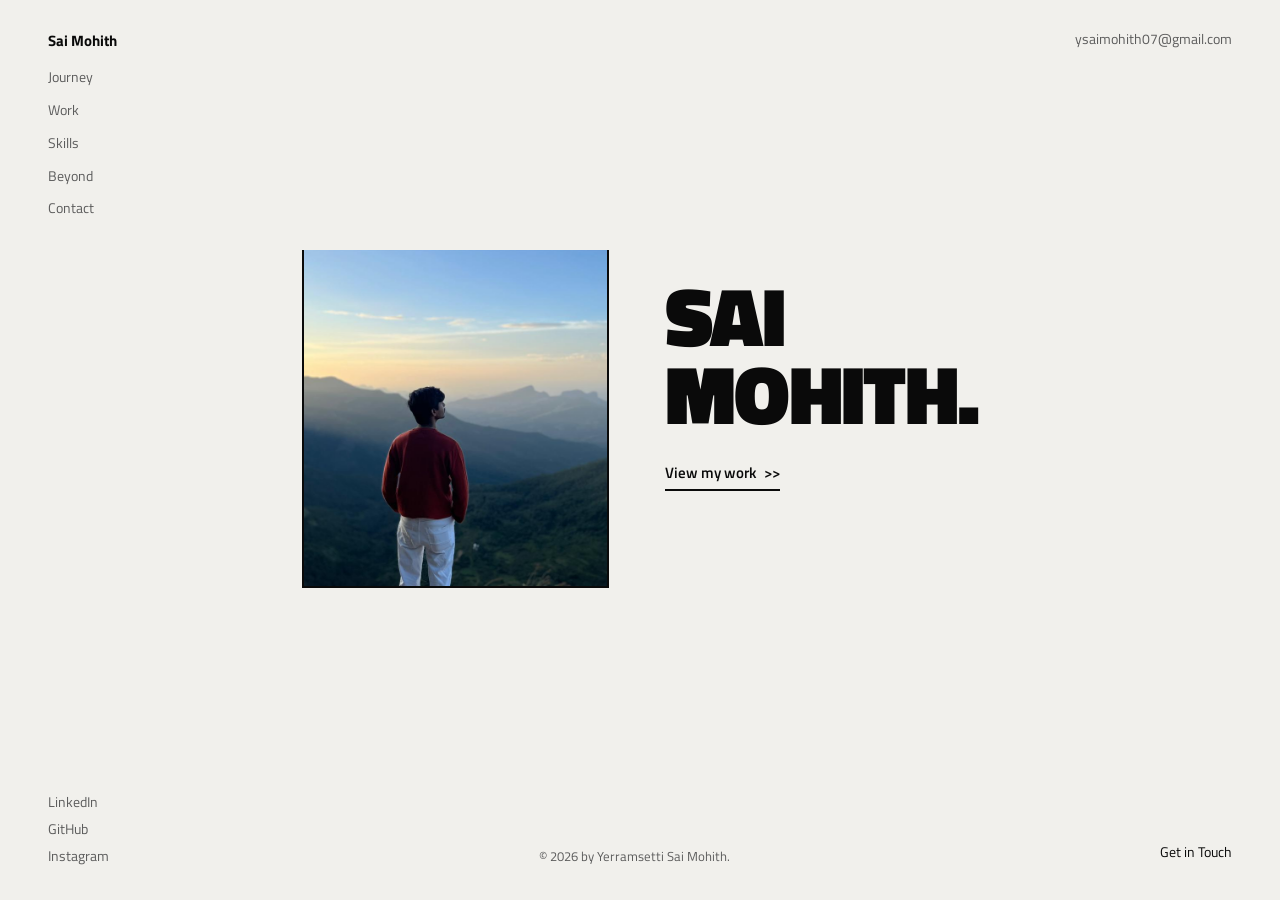
==== commit 99644bc7: "decoding life first episode commit" ====
--- a/index.html
+++ b/index.html
@@ -26,7 +26,7 @@
       <ul class="nav-links" role="list">
         <li><a href="journey.html">Journey</a></li>
         <li><a href="work.html">Work</a></li>
-        <li><a href="capabilities.html">Index</a></li>
+        <li><a href="capabilities.html">Skills</a></li>
         <li><a href="beyond.html">Beyond</a></li>
         <li><a href="contact.html">Contact</a></li>
       </ul>
--- a/style.css
+++ b/style.css
@@ -53,7 +53,14 @@
       -webkit-font-smoothing: antialiased;
       -moz-osx-font-smoothing: grayscale;
       transition: background 0.3s ease, color 0.3s ease;
-    }
+      min-height: 100vh;
+      display: flex;
+      flex-direction: column;
+    }
+    /* Pages with a footer (everything but the landing page) push it to the
+       bottom of the viewport even when content is shorter than the screen. */
+    body:not(.landing) main { flex: 1 0 auto; }
+    body:not(.landing) footer { flex-shrink: 0; }
 
     /* Landing page (index.html) is a single fixed viewport — no scrolling.
        Every other page navigates away to its own separate .html file. */
@@ -223,7 +230,7 @@
     .btn-primary:hover { gap: 12px; color: var(--muted); border-color: var(--muted); }
 
     .hero-foot {
-      padding: 24px 0 32px;
+      padding: 24px 0 max(32px, env(safe-area-inset-bottom, 32px));
       display: flex; align-items: flex-end; justify-content: space-between; gap: 16px;
       flex-wrap: wrap;
     }
@@ -569,8 +576,11 @@
     .pod-title { font-family: var(--font-display); font-size: clamp(2.4rem,5vw,4.6rem); font-weight: 900; text-transform: uppercase; color: #FFFFFF; line-height: .92; margin-bottom: 18px; letter-spacing: -.01em; }
     .pod-title span { color: var(--bg-fixed); }
     .pod-tagline { font-size: 1.08rem; color: rgba(255,255,255,.55); line-height: 1.7; margin-bottom: 36px; }
-    .pod-badge { display: inline-flex; align-items: center; gap: 10px; border: var(--bw) solid var(--bg-fixed); padding: 10px 24px; font-size: .74rem; font-weight: 700; letter-spacing: .16em; text-transform: uppercase; color: #fff; font-family: var(--font-mono); }
-    .pod-blink { width: 8px; height: 8px; border-radius: 50%; background: var(--bg-fixed); animation: blink 1.4s ease-in-out infinite; }
+    .pod-links { display: flex; align-items: center; justify-content: center; gap: 14px; flex-wrap: wrap; }
+    .pod-link { display: inline-flex; align-items: center; gap: 8px; border: var(--bw) solid var(--bg-fixed); padding: 10px 22px; font-size: .74rem; font-weight: 700; letter-spacing: .1em; text-transform: uppercase; color: #fff; font-family: var(--font-mono); text-decoration: none; transition: background .2s, color .2s; }
+    .pod-link:hover { background: var(--bg-fixed); color: var(--ink-fixed); }
+    .pod-link-primary { background: var(--bg-fixed); color: var(--ink-fixed); }
+    .pod-link-primary:hover { background: transparent; color: #fff; }
 
     /* ── CONTACT ── */
     #contact { background: var(--bg); }
@@ -622,14 +632,14 @@
     footer {
       background: var(--ink-fixed); color: rgba(255,255,255,.45);
       padding: 30px 60px;
-      display: flex; justify-content: space-between; align-items: center;
+      display: grid; grid-template-columns: 1fr auto 1fr; align-items: center;
       border-top: var(--bw) solid var(--bg-fixed);
       gap: 16px;
     }
-    .footer-name { font-family: var(--font-display); font-size: 1.05rem; font-weight: 800; color: rgba(255,255,255,.85); letter-spacing: .01em; text-transform: uppercase; }
-    .footer-top { font-family: var(--font-mono); font-size: .72rem; font-weight: 600; color: rgba(255,255,255,.5); text-decoration: none; transition: color .2s; }
+    .footer-name { font-family: var(--font-display); font-size: 1.05rem; font-weight: 800; color: rgba(255,255,255,.85); letter-spacing: .01em; text-transform: uppercase; justify-self: start; }
+    .footer-top { font-family: var(--font-mono); font-size: .72rem; font-weight: 600; color: rgba(255,255,255,.5); text-decoration: none; transition: color .2s; justify-self: center; }
     .footer-top:hover { color: var(--bg-fixed); }
-    .footer-copy { font-size: .72rem; letter-spacing: .04em; font-family: var(--font-mono); }
+    .footer-copy { font-size: .72rem; letter-spacing: .04em; font-family: var(--font-mono); justify-self: end; }
 
     /* ── MODAL ── */
     .modal-overlay {
@@ -736,13 +746,25 @@
 
       .contact-grid { grid-template-columns: 1fr; gap: 44px; }
 
-      footer { flex-direction: column; text-align: center; padding: 32px 24px; gap: 10px; }
+      footer { grid-template-columns: 1fr; justify-items: center; text-align: center; padding: 32px 24px; gap: 10px; }
+      .footer-name, .footer-top, .footer-copy { justify-self: center; }
     }
 
     @media (max-width: 768px) {
       :root { --gap: 64px; }
 
-      nav { padding: 18px 20px; }
+      /* Stacking 5 nav links vertically ate up to a quarter of a phone
+         screen on the (always-visible) landing-page nav. Unwrap .nav-id so
+         name/email stay on one row and links wrap horizontally below. */
+      nav { padding: 18px 20px; flex-wrap: wrap; row-gap: 10px; }
+      .nav-id { display: contents; }
+      .nav-name { order: 1; }
+      .nav-email { order: 2; }
+      .nav-links { flex-direction: row; flex-wrap: wrap; gap: 6px 16px; flex: 1 1 100%; order: 3; }
+      /* .nav-id's own padding-left (set above, desktop-only) can't apply once
+         it's display:contents — it has no box. Clear the toggle button on nav
+         itself instead, only on the non-landing pages that have one. */
+      body:not(.landing) nav { padding-left: 70px; }
 
       #hero { padding: 100px 20px 0; }
       .hero-photo-frame { width: 160px; }
@@ -777,15 +799,15 @@
       :root { --gap: 52px; }
 
       nav { padding: 14px 16px; }
-      .nav-links { gap: 3px; }
+      .nav-links { gap: 6px 12px; }
       .nav-toggle { width: 38px; height: 38px; top: 14px; left: 14px; }
-      body:not(.landing) .nav-id { padding-left: 48px; }
+      body:not(.landing) nav { padding-left: 62px; }
 
       #hero { padding: 90px 16px 0; }
       .hero-center { gap: 24px; }
       .hero-photo-frame { width: 130px; }
       .hero-name { font-size: clamp(2.4rem, 12vw, 3.2rem); }
-      .hero-foot { flex-direction: column; align-items: flex-start; gap: 20px; padding: 20px 0 28px; }
+      .hero-foot { flex-direction: column; align-items: flex-start; gap: 20px; padding: 20px 0 max(28px, env(safe-area-inset-bottom, 28px)); }
       .btn-primary { font-size: .85rem; }
 
       section { padding: var(--gap) 16px; }
@@ -810,7 +832,8 @@
       .pod-content { padding: 36px 16px; }
       .pod-title { font-size: 2rem; }
       .pod-tagline { font-size: .88rem; }
-      .pod-badge { font-size: .66rem; padding: 9px 18px; }
+      .pod-links { gap: 10px; }
+      .pod-link { font-size: .66rem; padding: 9px 16px; }
       .pod-logo { width: 130px; height: 130px; }
 
       .contact-card { padding: 24px 16px; }
